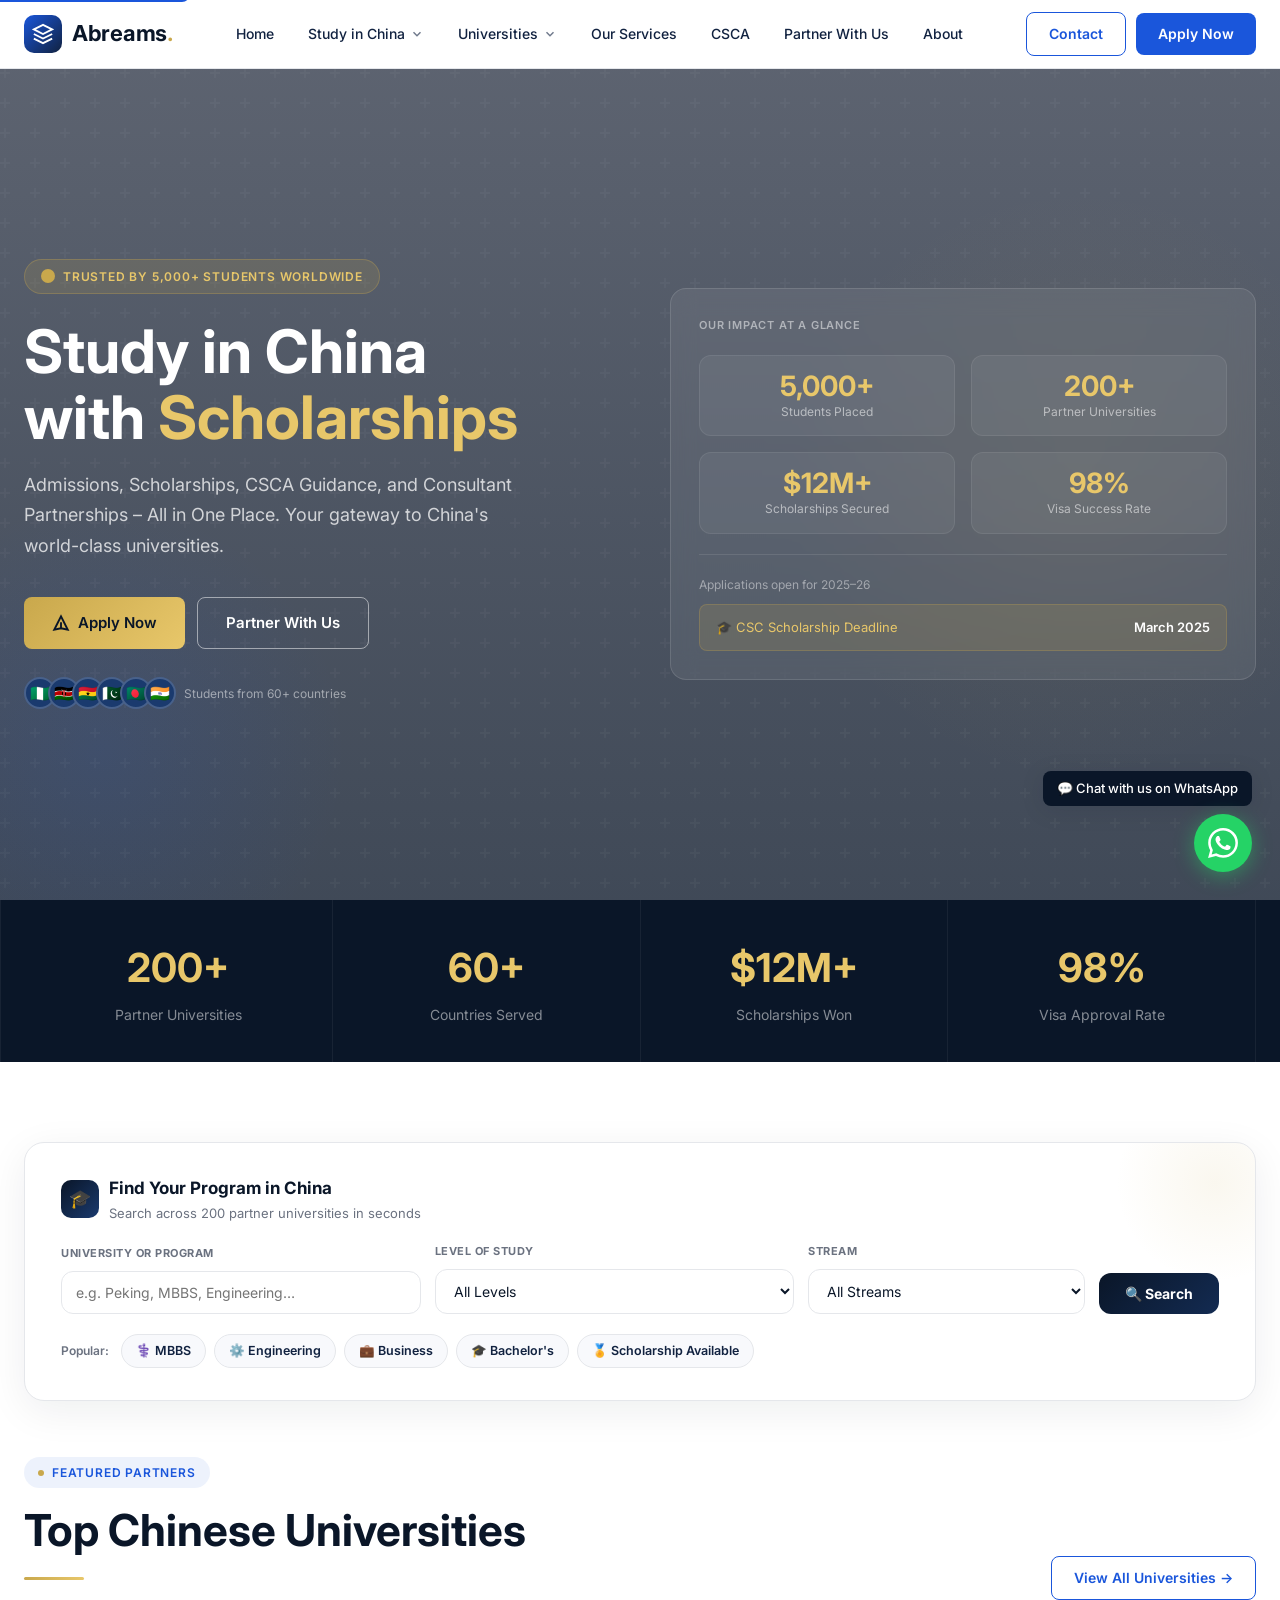
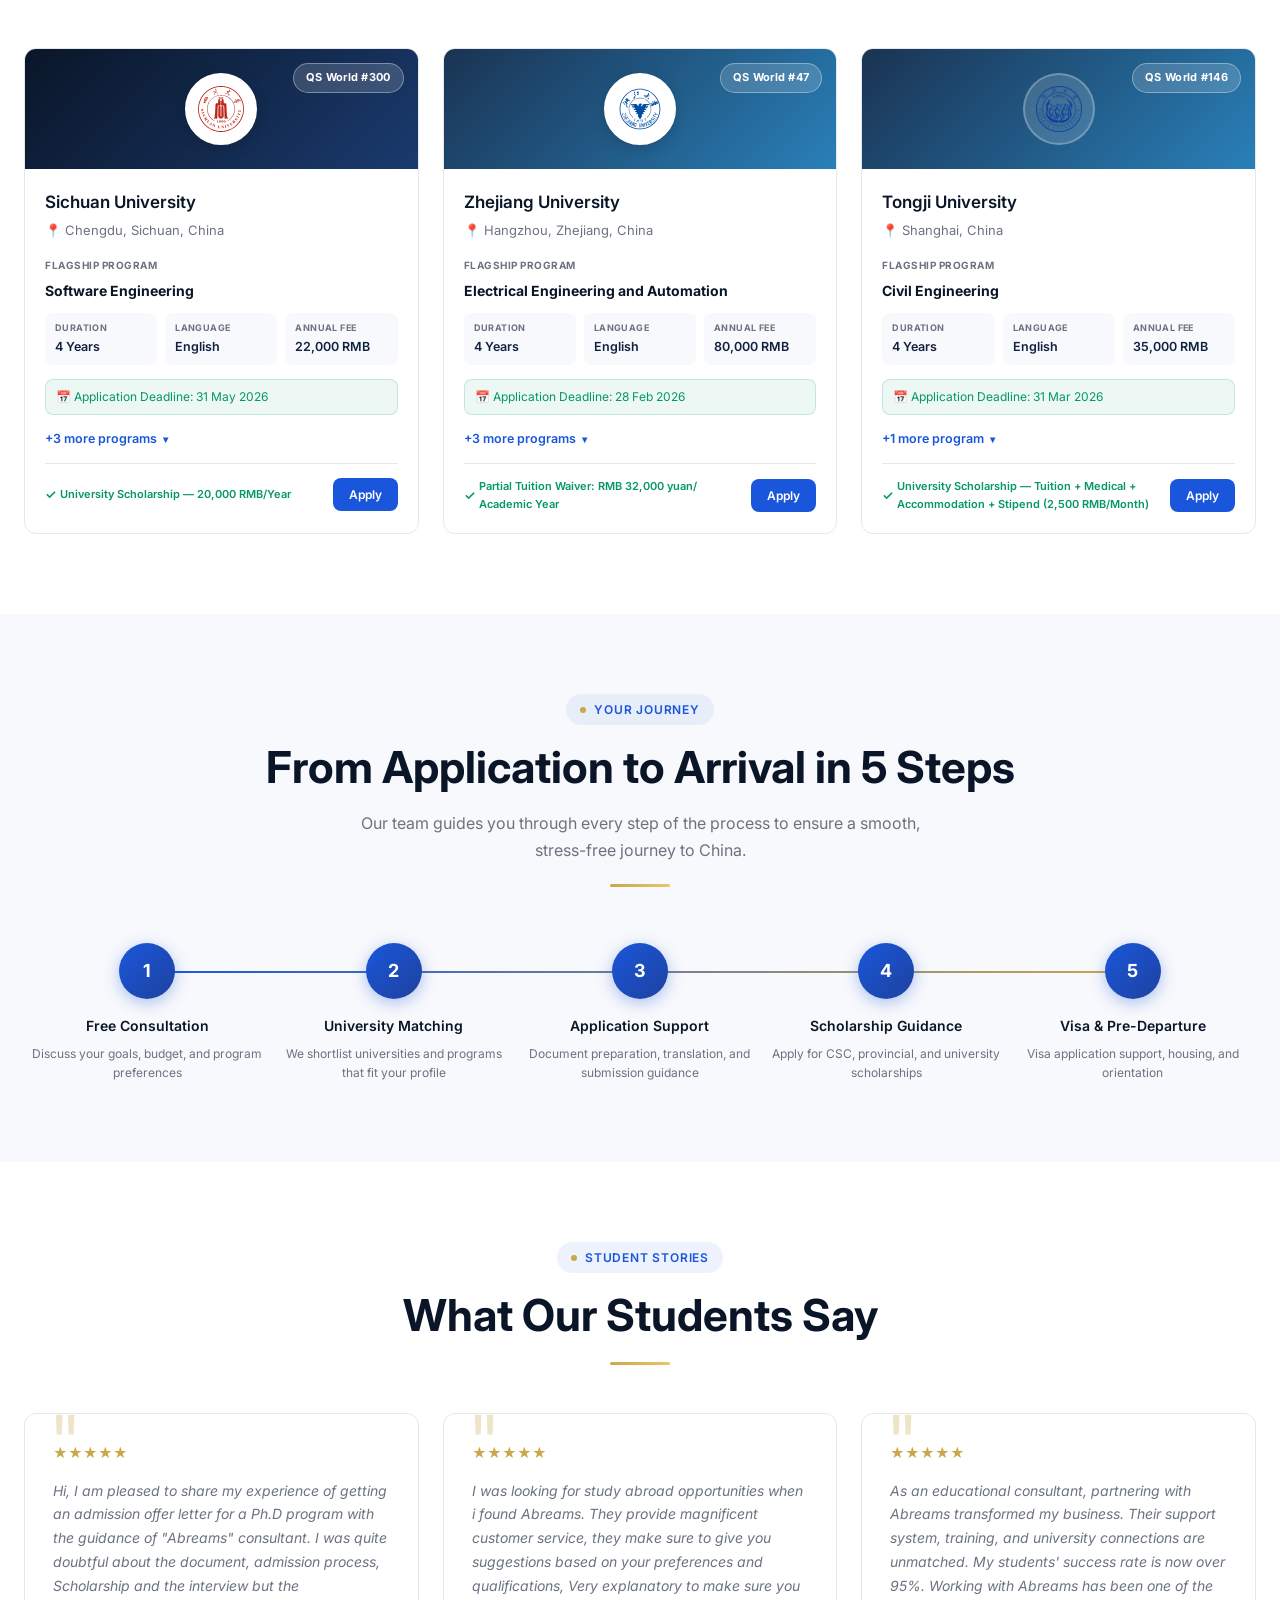
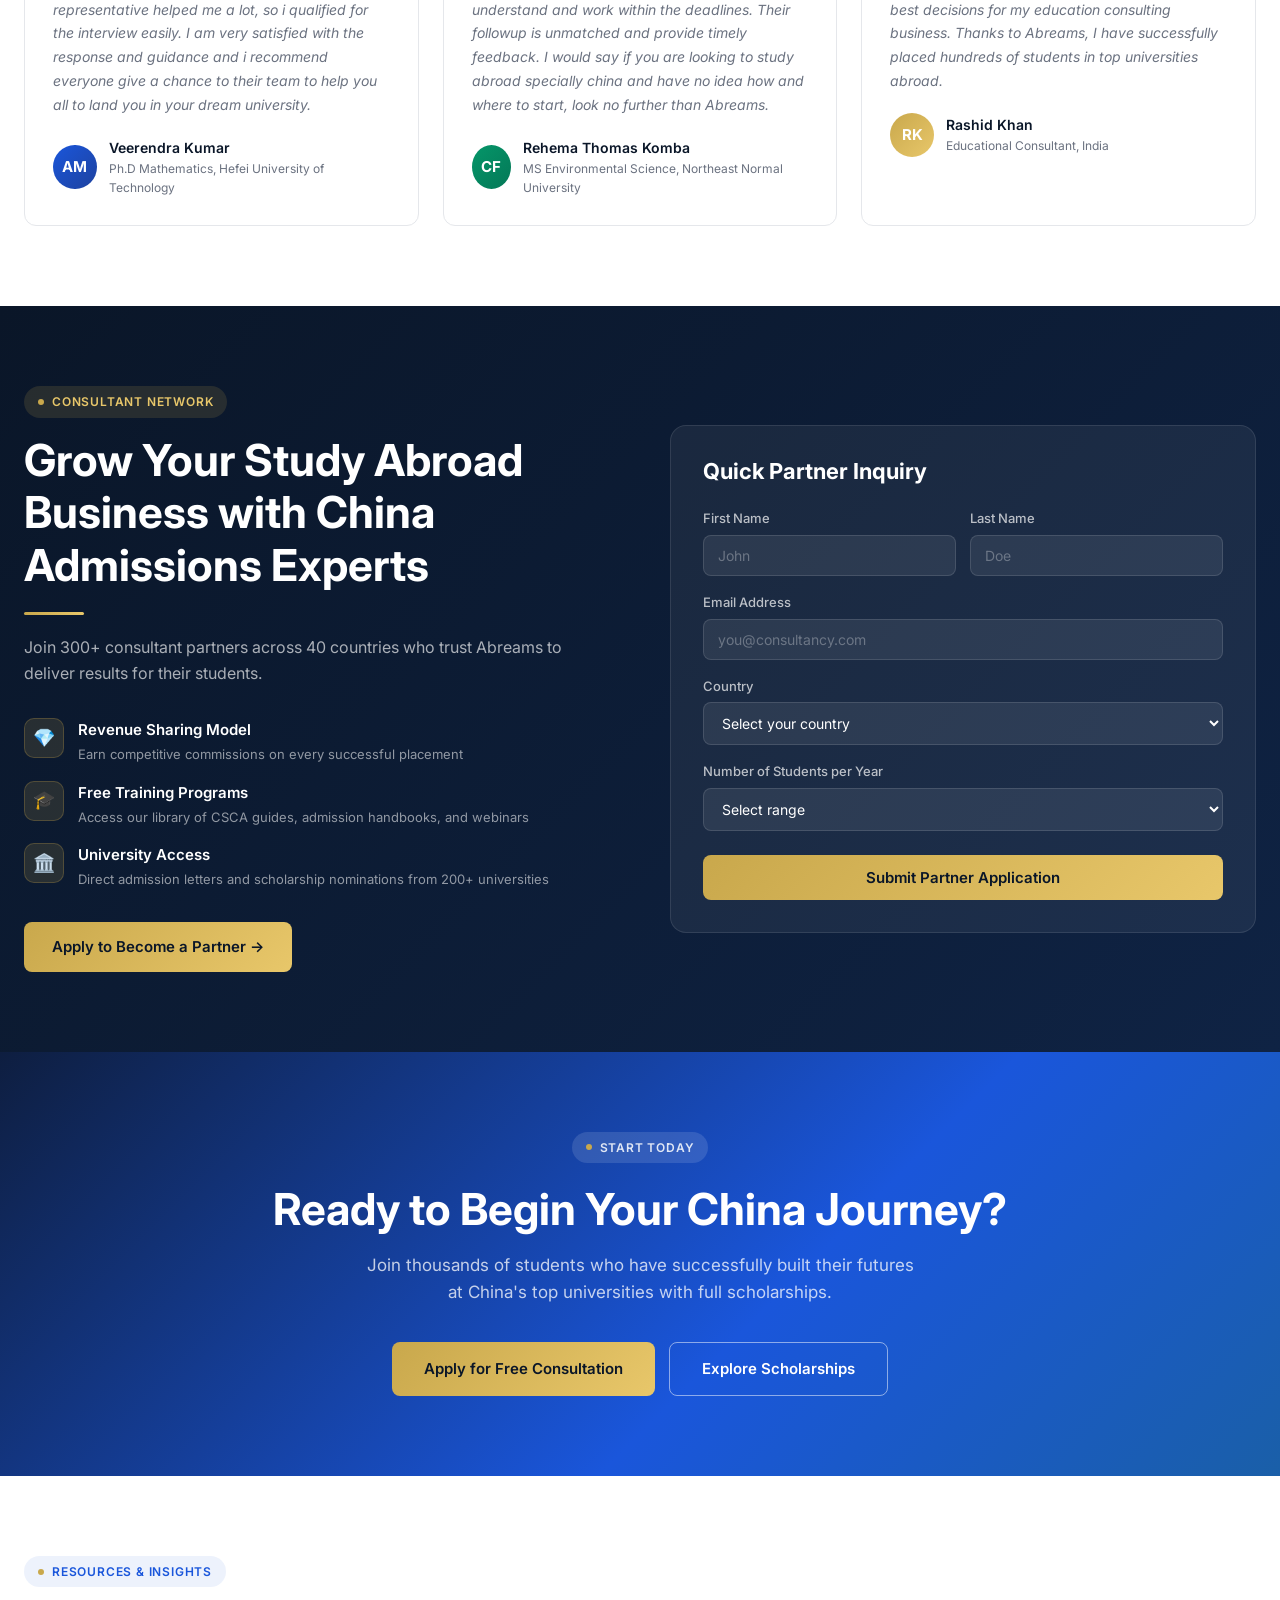
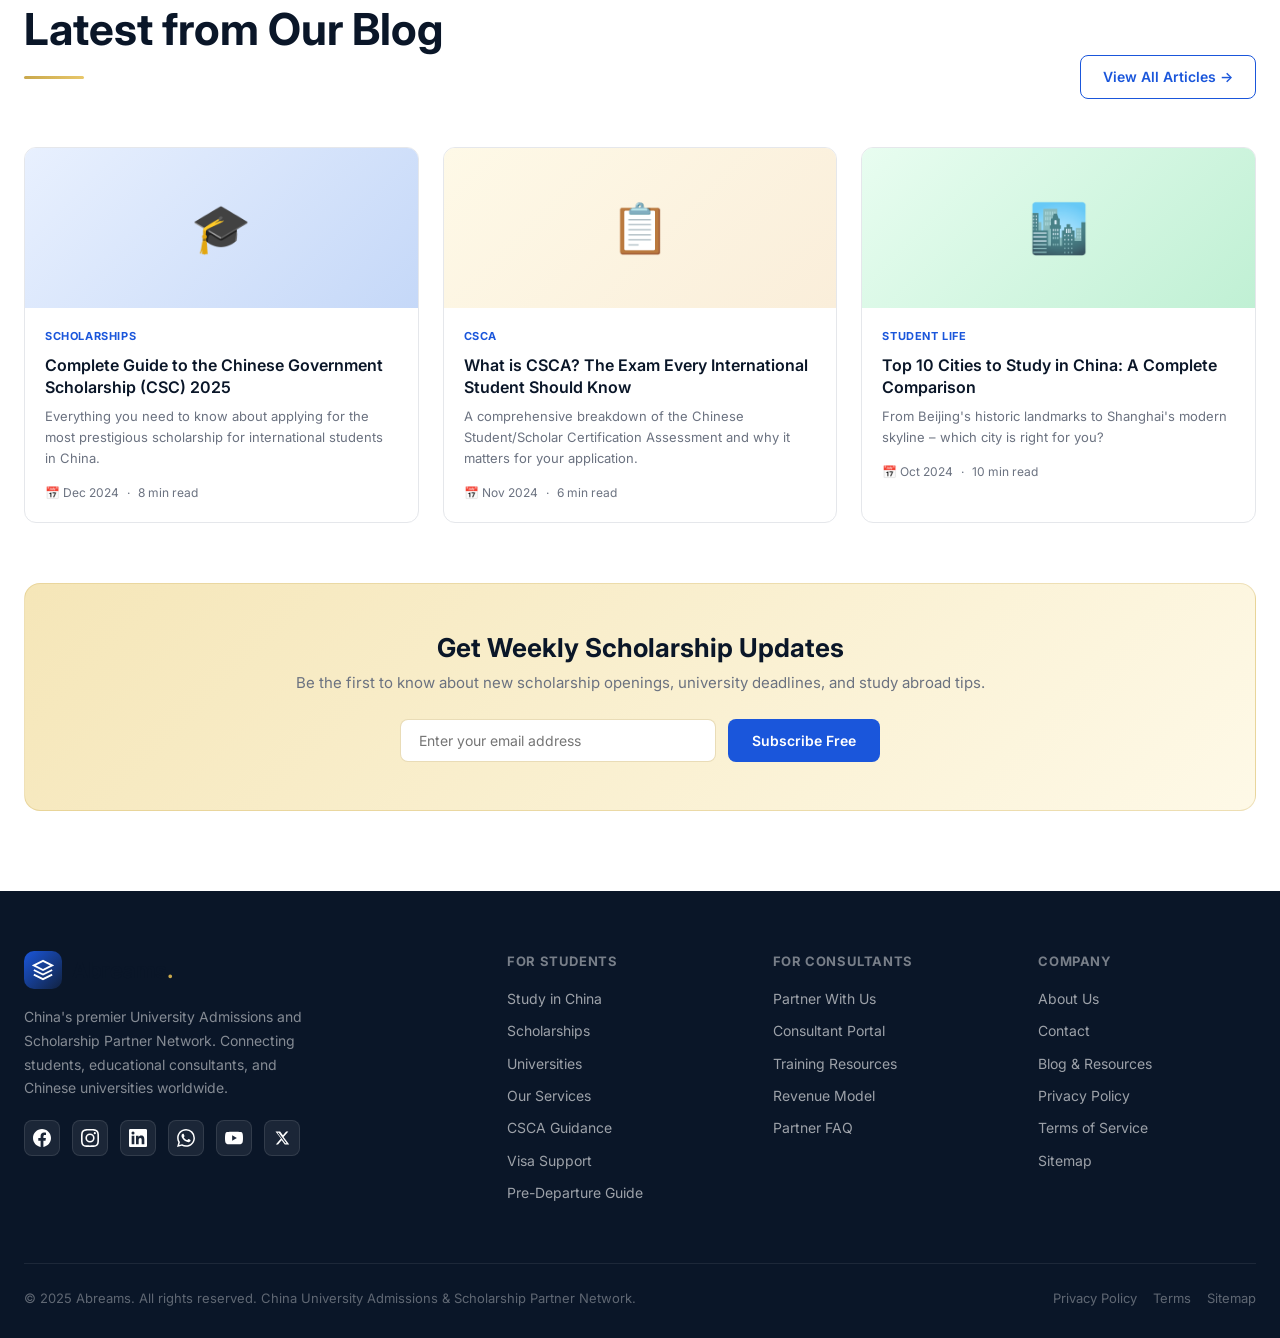
==== index.html (3).html @ a62796b8 "Update index.html (3).html" ====
<!DOCTYPE html>
<html lang="en">
<head>
<meta charset="UTF-8"/>
<meta name="theme-color" content="#0A1628"/>
<meta name="viewport" content="width=device-width,initial-scale=1"/>
<title>Abreams – China University Admissions & Scholarship Partner Network</title>
<meta name="description" content="Abreams connects international students with China's top universities and scholarships. Admissions, CSCA guidance, visa support, and consultant partnerships – all in one place."/>
<meta name="keywords" content="study in China, China university admissions, China scholarships, CSC scholarship, CSCA, educational consultant, study abroad China"/>
<meta property="og:title" content="Abreams – Study in China with Scholarships"/>
<meta property="og:description" content="China University Admissions and Scholarship Partner Network connecting students, educational consultants, and Chinese universities."/>
<meta property="og:type" content="website"/>
<link rel="preconnect" href="https://fonts.googleapis.com"/>
<link rel="preconnect" href="https://fonts.googleapis.com">
<link rel="preconnect" href="https://fonts.gstatic.com" crossorigin>
<link rel="dns-prefetch" href="https://logo.clearbit.com">
<link rel="dns-prefetch" href="https://raw.githubusercontent.com">
<link href="https://fonts.googleapis.com/css2?family=Inter:wght@300;400;500;600;700&display=swap" rel="stylesheet"/>
<link rel="preconnect" href="https://fonts.gstatic.com" crossorigin/>

<script type="application/ld+json">
{
  "@context":"https://schema.org",
  "@type":"EducationalOrganization",
  "name":"Abreams",
  "description":"China University Admissions and Scholarship Partner Network",
  "url":"https://abreams.com",
  "sameAs":[]
}
</script>
<style>
:root{
  --navy:#0A1628;
  --navy2:#112240;
  --blue:#1A56DB;
  --blue2:#1E429F;
  --gold:#C9A84C;
  --gold2:#E8C76A;
  --gold3:#F5E6B8;
  --white:#FFFFFF;
  --off:#F8F9FC;
  --gray:#6B7280;
  --gray2:#E5E7EB;
  --text:#1F2937;
  --radius:12px;
  --shadow:0 4px 24px rgba(10,22,40,0.10);
  --shadow-lg:0 12px 48px rgba(10,22,40,0.16);
}
*{margin:0;padding:0;box-sizing:border-box}
html{scroll-behavior:smooth}
body{font-family:'Inter',sans-serif;color:var(--text);background:var(--white);line-height:1.6}
a{color:inherit;text-decoration:none}
img{max-width:100%;display:block}

/* ── NAV ── */
nav{position:fixed;top:0;width:100%;z-index:1000;background:rgba(255,255,255,0.96);backdrop-filter:blur(12px);border-bottom:1px solid var(--gray2);transition:box-shadow .3s}
nav.scrolled{box-shadow:0 2px 20px rgba(10,22,40,.10)}
.nav-inner{max-width:1280px;margin:0 auto;padding:0 24px;display:flex;align-items:center;justify-content:space-between;height:68px}
.nav-logo{display:flex;align-items:center;gap:10px}
.nav-logo-icon{width:38px;height:38px;background:linear-gradient(135deg,var(--blue),var(--navy2));border-radius:10px;display:flex;align-items:center;justify-content:center}
.nav-logo-icon svg{width:22px;height:22px;fill:none;stroke:#fff;stroke-width:2}
.nav-logo-text{font-family:'Inter',sans-serif;font-size:22px;font-weight:700;color:var(--navy);letter-spacing:-.3px}
.nav-logo-text span{color:var(--gold)}
.nav-links{display:flex;align-items:center;gap:6px}
.nav-links a{padding:8px 14px;border-radius:8px;font-size:14px;font-weight:500;color:var(--navy2);transition:background .2s,color .2s}
.nav-links a:hover{background:var(--off);color:var(--blue)}
.nav-cta{display:flex;gap:10px;align-items:center}
.btn{display:inline-flex;align-items:center;gap:8px;padding:10px 22px;border-radius:8px;font-size:14px;font-weight:600;cursor:pointer;transition:all .2s;border:none;font-family:'Inter',sans-serif;text-decoration:none}
.btn-primary{background:var(--blue);color:#fff}
.btn-primary:hover{background:var(--blue2);transform:translateY(-1px);box-shadow:0 4px 16px rgba(26,86,219,.35)}
.btn-gold{background:linear-gradient(135deg,var(--gold),var(--gold2));color:var(--navy)}
.btn-gold:hover{transform:translateY(-1px);box-shadow:0 4px 16px rgba(201,168,76,.4)}
.btn-outline{background:transparent;color:var(--blue);border:1.5px solid var(--blue)}
.btn-outline:hover{background:var(--blue);color:#fff}
.btn-outline-white{background:transparent;color:#fff;border:1.5px solid rgba(255,255,255,.5)}
.btn-outline-white:hover{background:rgba(255,255,255,.12);border-color:#fff}
.hamburger{display:none;flex-direction:column;gap:5px;cursor:pointer;padding:8px}
.hamburger span{width:22px;height:2px;background:var(--navy);border-radius:2px;transition:.3s}
.mobile-menu{display:none;position:fixed;top:68px;left:0;right:0;background:#fff;border-bottom:1px solid var(--gray2);padding:20px 24px;z-index:999;flex-direction:column;gap:4px;box-shadow:var(--shadow-lg)}
.mobile-menu a{padding:12px;border-radius:8px;font-size:15px;font-weight:500;color:var(--navy2);display:block}
.mobile-menu a:hover{background:var(--off)}
.mobile-menu .mob-ctas{display:flex;flex-direction:column;gap:8px;margin-top:12px;padding-top:12px;border-top:1px solid var(--gray2)}

/* ── DROPDOWN ── */
.nav-dropdown{position:relative;display:inline-flex;align-items:center}
.nav-dropdown>a{display:flex;align-items:center;gap:5px}
.nav-dropdown>a .dd-arrow{width:14px;height:14px;transition:transform .25s;opacity:.6}
.nav-dropdown:hover>a .dd-arrow,.nav-dropdown.open>a .dd-arrow{transform:rotate(180deg);opacity:1}
.dd-menu{position:absolute;top:calc(100% + 10px);left:50%;transform:translateX(-50%) translateY(-6px);background:#fff;border:1px solid var(--gray2);border-radius:12px;box-shadow:var(--shadow-lg);padding:8px;min-width:260px;z-index:1100;opacity:0;pointer-events:none;transition:opacity .2s,transform .2s}
.nav-dropdown:hover .dd-menu,.nav-dropdown.open .dd-menu{opacity:1;pointer-events:auto;transform:translateX(-50%) translateY(0)}
.dd-menu::before{content:'';position:absolute;top:-6px;left:50%;transform:translateX(-50%);width:12px;height:12px;background:#fff;border-left:1px solid var(--gray2);border-top:1px solid var(--gray2);rotate:45deg;border-radius:2px 0 0 0}
.dd-item{display:flex;align-items:flex-start;gap:12px;padding:10px 14px;border-radius:8px;font-size:14px;font-weight:500;color:var(--navy2);cursor:pointer;transition:background .15s,color .15s;white-space:nowrap}
.dd-item:hover{background:var(--off);color:var(--blue)}
.dd-item-icon{font-size:20px;width:30px;text-align:center;flex-shrink:0;margin-top:1px}
.dd-divider{height:1px;background:var(--gray2);margin:4px 0}
/* mobile dropdown */
.mob-dd-toggle{display:flex;align-items:center;justify-content:space-between;padding:12px;border-radius:8px;font-size:15px;font-weight:500;color:var(--navy2);cursor:pointer}
.mob-dd-toggle:hover{background:var(--off)}
.mob-dd-toggle .dd-arrow{width:14px;height:14px;transition:transform .25s;opacity:.5}
.mob-dd-sub{display:none;padding-left:16px;flex-direction:column;gap:2px}
.mob-dd-sub.open{display:flex}
.mob-dd-sub a{font-size:14px;padding:9px 12px}
.mob-dd-sub a::before{content:'→ ';opacity:.4}

/* ── PAGES ── */
.page{display:none;padding-top:68px}
.page.active{display:block}

/* ── SECTIONS ── */
section{padding:80px 24px}
.container{max-width:1280px;margin:0 auto}
.section-label{display:inline-flex;align-items:center;gap:8px;background:rgba(26,86,219,.08);color:var(--blue);font-size:12px;font-weight:600;letter-spacing:.8px;text-transform:uppercase;padding:6px 14px;border-radius:50px;margin-bottom:16px}
.section-label span{width:6px;height:6px;background:var(--gold);border-radius:50%;display:inline-block}
h1,h2,h3{font-family:'Inter',sans-serif;line-height:1.2}
.section-title{font-size:clamp(30px,4vw,44px);color:var(--navy);margin-bottom:16px}
.section-sub{font-size:16px;color:var(--gray);max-width:560px;line-height:1.7}
.text-center{text-align:center}
.text-center .section-sub{margin:0 auto}
.gold-line{display:block;width:60px;height:3px;background:linear-gradient(90deg,var(--gold),var(--gold2));border-radius:2px;margin:20px 0}
.gold-line.center{margin:20px auto}

/* ── HERO ── */
.hero{min-height:calc(100vh - 68px);background:linear-gradient(rgba(5,15,35,0.65),rgba(10,22,40,0.78)),url('https://raw.githubusercontent.com/emroz12/abreams/main/images/home.jpg') center/cover no-repeat;display:flex;align-items:center;position:relative;overflow:hidden;padding:80px 24px}
.hero::before{content:'';position:absolute;inset:0;background:url("data:image/svg+xml,%3Csvg width='60' height='60' viewBox='0 0 60 60' xmlns='http://www.w3.org/2000/svg'%3E%3Cg fill='none' fill-rule='evenodd'%3E%3Cg fill='%23ffffff' fill-opacity='0.03'%3E%3Cpath d='M36 34v-4h-2v4h-4v2h4v4h2v-4h4v-2h-4zm0-30V0h-2v4h-4v2h4v4h2V6h4V4h-4zM6 34v-4H4v4H0v2h4v4h2v-4h4v-2H6zM6 4V0H4v4H0v2h4v4h2V6h4V4H6z'/%3E%3C/g%3E%3C/g%3E%3C/svg%3E")}
.hero-shape{position:absolute;right:-100px;top:50%;transform:translateY(-50%);width:600px;height:600px;background:radial-gradient(circle,rgba(201,168,76,.08) 0%,transparent 70%);border-radius:50%}
.hero-shape2{position:absolute;left:-150px;bottom:-100px;width:500px;height:500px;background:radial-gradient(circle,rgba(26,86,219,.12) 0%,transparent 70%);border-radius:50%}
.hero-content{max-width:1280px;margin:0 auto;width:100%;position:relative;z-index:2;display:grid;grid-template-columns:1fr 1fr;gap:60px;align-items:center}
.hero-badge{display:inline-flex;align-items:center;gap:8px;background:rgba(201,168,76,.15);border:1px solid rgba(201,168,76,.3);color:var(--gold2);font-size:12px;font-weight:600;letter-spacing:.8px;text-transform:uppercase;padding:7px 16px;border-radius:50px;margin-bottom:24px}
.hero-badge svg{width:14px;height:14px;fill:var(--gold)}
.hero h1{font-size:clamp(36px,5vw,60px);color:#fff;margin-bottom:20px;line-height:1.1}
.hero h1 span{color:var(--gold2)}
.hero p{font-size:18px;color:rgba(255,255,255,.75);margin-bottom:36px;line-height:1.7;max-width:500px}
.hero-btns{display:flex;flex-wrap:wrap;gap:12px}
.hero-card{background:rgba(255,255,255,.07);backdrop-filter:blur(12px);border:1px solid rgba(255,255,255,.12);border-radius:16px;padding:28px}
.hero-card-title{color:rgba(255,255,255,.5);font-size:11px;font-weight:600;letter-spacing:.8px;text-transform:uppercase;margin-bottom:20px}
.hero-stat-row{display:grid;grid-template-columns:1fr 1fr;gap:16px}
.hero-stat{background:rgba(255,255,255,.05);border:1px solid rgba(255,255,255,.08);border-radius:12px;padding:16px;text-align:center}
.hero-stat-num{font-family:'Inter',sans-serif;font-size:28px;font-weight:700;color:var(--gold2);display:block;line-height:1}
.hero-stat-label{font-size:12px;color:rgba(255,255,255,.55);margin-top:4px;line-height:1.3}
.hero-flags{display:flex;align-items:center;gap:-8px;margin-top:20px}
.hero-flag{width:32px;height:32px;border-radius:50%;border:2px solid rgba(255,255,255,.2);background:#1a3a6e;display:flex;align-items:center;justify-content:center;font-size:16px;margin-left:-8px}
.hero-flag:first-child{margin-left:0}
.hero-flag-text{font-size:12px;color:rgba(255,255,255,.5);margin-left:8px}

/* ── STATS STRIP ── */
.stats-strip{background:var(--navy);padding:0}
.stats-strip-inner{max-width:1280px;margin:0 auto;padding:0 24px;display:grid;grid-template-columns:repeat(4,1fr);border-left:1px solid rgba(255,255,255,.06)}
.stat-item{padding:36px 24px;border-right:1px solid rgba(255,255,255,.06);text-align:center}
.stat-num{font-family:'Inter',sans-serif;font-size:40px;font-weight:700;color:var(--gold2)}
.stat-label{font-size:14px;color:rgba(255,255,255,.5);margin-top:4px}

/* ── WHY CHINA ── */
.why-grid{display:grid;grid-template-columns:repeat(3,1fr);gap:24px;margin-top:48px}
.why-card{background:var(--off);border:1px solid var(--gray2);border-radius:var(--radius);padding:28px;transition:all .3s}
.why-card:hover{border-color:var(--blue);box-shadow:var(--shadow);transform:translateY(-4px)}
.why-icon{width:52px;height:52px;border-radius:12px;display:flex;align-items:center;justify-content:center;margin-bottom:16px;font-size:24px}
.why-icon.blue{background:rgba(26,86,219,.10)}
.why-icon.gold{background:rgba(201,168,76,.12)}
.why-icon.navy{background:rgba(10,22,40,.07)}
.why-card h3{font-family:'Inter',sans-serif;font-size:17px;font-weight:600;margin-bottom:8px;color:var(--navy)}
.why-card p{font-size:14px;color:var(--gray);line-height:1.6}

/* ── UNIVERSITIES ── */
.uni-grid{display:grid;grid-template-columns:repeat(3,1fr);gap:24px;margin-top:48px}

/* homepage quick finder */
.qf-card{background:#fff;border:1px solid var(--gray2);border-radius:20px;padding:32px 36px;box-shadow:0 10px 40px rgba(10,22,40,.07);margin-bottom:56px;position:relative;overflow:hidden}
.qf-card::before{content:'';position:absolute;top:-60px;right:-60px;width:200px;height:200px;background:radial-gradient(circle,rgba(201,168,76,.09) 0%,transparent 70%);border-radius:50%}
.qf-head{display:flex;align-items:center;gap:10px;margin-bottom:20px;position:relative;z-index:1}
.qf-icon{width:38px;height:38px;border-radius:10px;background:linear-gradient(135deg,var(--navy),#1a3a6e);display:flex;align-items:center;justify-content:center;font-size:18px;flex-shrink:0}
.qf-title{font-size:17px;font-weight:700;color:var(--navy)}
.qf-sub{font-size:13px;color:var(--gray)}
.qf-fields{display:grid;grid-template-columns:1.3fr 1.3fr 1fr auto;gap:14px;align-items:end;position:relative;z-index:1}
.qf-field label{font-size:11px;font-weight:700;letter-spacing:.5px;text-transform:uppercase;color:var(--gray);display:block;margin-bottom:8px}
.qf-field input,.qf-field select{width:100%;padding:12px 14px;border:1.5px solid var(--gray2);border-radius:12px;font-size:14px;color:var(--navy);outline:none;font-family:'Inter',sans-serif;box-sizing:border-box;transition:border-color .2s;background:#fff}
.qf-field input:focus,.qf-field select:focus{border-color:var(--blue)}
.qf-btn{padding:12px 26px;border-radius:12px;background:linear-gradient(135deg,var(--navy),#132b52);color:#fff;border:none;font-size:14px;font-weight:700;cursor:pointer;white-space:nowrap;transition:transform .2s,box-shadow .2s;font-family:'Inter',sans-serif;display:flex;align-items:center;gap:6px}
.qf-btn:hover{transform:translateY(-2px);box-shadow:0 10px 24px rgba(10,22,40,.25)}
.qf-chips{display:flex;align-items:center;flex-wrap:wrap;gap:8px;margin-top:20px;position:relative;z-index:1}
.qf-chips-label{font-size:12px;color:var(--gray);font-weight:600;margin-right:4px}
.qf-chip{font-size:12.5px;font-weight:600;padding:6px 14px;border-radius:50px;background:var(--off);color:var(--navy2);border:1px solid var(--gray2);cursor:pointer;transition:all .2s;display:inline-flex;align-items:center;gap:5px}
.qf-chip:hover{background:var(--navy);color:#fff;border-color:var(--navy)}
@media(max-width:900px){
  .qf-fields{grid-template-columns:1fr 1fr}
  .qf-btn{grid-column:1/-1;justify-content:center}
}
@media(max-width:560px){
  .qf-fields{grid-template-columns:1fr}
}
.uni-card{border:1px solid var(--gray2);border-radius:var(--radius);overflow:hidden;transition:all .3s;background:#fff}
.uni-card:hover{box-shadow:var(--shadow-lg);transform:translateY(-4px)}
.uni-card-header{height:120px;display:flex;align-items:center;justify-content:center;position:relative;overflow:hidden}
.uni-card-header.c1{background:linear-gradient(135deg,#0A1628,#1a3a6e)}
.uni-card-header.c2{background:linear-gradient(135deg,#7b1e1e,#c0392b)}
.uni-card-header.c3{background:linear-gradient(135deg,#1a4731,#27ae60)}
.uni-card-header.c4{background:linear-gradient(135deg,#1A3352,#2980b9)}
.uni-card-header.c5{background:linear-gradient(135deg,#4a0080,#9b59b6)}
.uni-card-header.c6{background:linear-gradient(135deg,#7a3b00,#e67e22)}
.uni-card-logo{width:72px;height:72px;border-radius:50%;background:rgba(255,255,255,.15);border:2px solid rgba(255,255,255,.25);display:flex;align-items:center;justify-content:center}
.uni-card-logo span{font-family:'Inter',sans-serif;font-size:22px;font-weight:700;color:#fff}
.uni-card-logo.solid{background:#fff;border-color:#fff;box-shadow:0 4px 14px rgba(0,0,0,.15)}
.uni-card-logo img{width:68%;height:68%;object-fit:contain}
.uni-card-body{padding:20px}
.uni-card-rank{display:inline-block;background:rgba(201,168,76,.12);color:var(--gold);font-size:11px;font-weight:600;padding:3px 10px;border-radius:50px;margin-bottom:8px}
.uni-card-name{font-family:'Inter',sans-serif;font-size:17px;font-weight:600;color:var(--navy);margin-bottom:4px}
.uni-card-loc{font-size:13px;color:var(--gray);display:flex;align-items:center;gap:4px;margin-bottom:14px}
.uni-tag-row{display:flex;flex-wrap:wrap;gap:6px;margin-bottom:16px}
.uni-tag{font-size:11px;font-weight:500;padding:3px 10px;border-radius:50px;background:var(--off);color:var(--navy2);border:1px solid var(--gray2)}
.uni-card-footer{display:flex;align-items:center;justify-content:space-between;padding-top:14px;border-top:1px solid var(--gray2)}
.scholarship-badge{font-size:11px;color:#059669;font-weight:600;display:flex;align-items:center;gap:4px}
.scholarship-badge::before{content:'✓';font-size:13px}

/* rank ribbon + flagship/expand block (homepage featured cards) */
.uni-card-header{padding:20px}
.uni-rank-ribbon{position:absolute;top:14px;right:14px;background:rgba(255,255,255,.16);backdrop-filter:blur(4px);border:1px solid rgba(255,255,255,.35);color:#fff;font-size:11px;font-weight:700;letter-spacing:.3px;padding:5px 12px;border-radius:50px}
.uni-card-header.c7{background:linear-gradient(140deg,var(--navy) 0%,#132b52 55%,#0f2344 100%)}
.uni-flagship-label{font-size:10px;font-weight:700;letter-spacing:.5px;text-transform:uppercase;color:var(--gray);margin:16px 0 8px}
.uni-flagship-name{font-size:14px;font-weight:700;color:var(--navy);margin-bottom:12px;line-height:1.4}
.uni-spec-row{display:grid;grid-template-columns:1fr 1fr 1fr;gap:8px;margin-bottom:14px}
.uni-spec{background:var(--off);border-radius:8px;padding:8px 10px}
.uni-spec-k{font-size:9px;font-weight:700;text-transform:uppercase;letter-spacing:.4px;color:var(--gray);margin-bottom:2px}
.uni-spec-v{font-size:12.5px;font-weight:600;color:var(--navy2)}
.uni-spec-v.tbd{color:var(--gray);font-weight:500;font-style:italic}
.uni-sch-note{font-size:12px;color:#059669;background:rgba(5,150,105,.07);border:1px solid rgba(5,150,105,.18);border-radius:8px;padding:8px 10px;margin-bottom:14px;line-height:1.5}
.uni-expand{margin-bottom:14px}
.uni-expand summary{cursor:pointer;list-style:none;font-size:12.5px;font-weight:600;color:var(--blue);display:flex;align-items:center;gap:6px}
.uni-expand summary::-webkit-details-marker{display:none}
.uni-expand summary .ux-arrow{transition:transform .25s;font-size:10px}
.uni-expand[open] summary .ux-arrow{transform:rotate(180deg)}
.uni-expand-inner{margin-top:12px;display:flex;flex-direction:column;gap:10px}
.uni-more-program{border-top:1px dashed var(--gray2);padding-top:10px}
.uni-more-program-name{font-size:13px;font-weight:600;color:var(--navy);margin-bottom:6px}

/* ── SCHOLARSHIPS ── */
.sch-grid{display:grid;grid-template-columns:repeat(2,1fr);gap:24px;margin-top:48px}
.sch-card{border-radius:var(--radius);padding:32px;position:relative;overflow:hidden}
.sch-card.featured{background:linear-gradient(135deg,var(--navy),var(--navy2));color:#fff}
.sch-card.regular{background:var(--off);border:1px solid var(--gray2)}
.sch-card-badge{display:inline-block;padding:4px 12px;border-radius:50px;font-size:11px;font-weight:700;letter-spacing:.5px;text-transform:uppercase;margin-bottom:16px}
.sch-card.featured .sch-card-badge{background:rgba(201,168,76,.2);color:var(--gold2)}
.sch-card.regular .sch-card-badge{background:rgba(26,86,219,.1);color:var(--blue)}
.sch-card h3{font-size:20px;margin-bottom:10px}
.sch-card.featured h3{color:#fff}
.sch-card.regular h3{color:var(--navy)}
.sch-card p{font-size:14px;line-height:1.6}
.sch-card.featured p{color:rgba(255,255,255,.7)}
.sch-card.regular p{color:var(--gray)}
.sch-amount{font-family:'Inter',sans-serif;font-size:28px;font-weight:700;margin-top:16px}
.sch-card.featured .sch-amount{color:var(--gold2)}
.sch-card.regular .sch-amount{color:var(--blue)}
.sch-card-shape{position:absolute;right:-30px;bottom:-30px;width:120px;height:120px;border-radius:50%;opacity:.06}
.sch-card.featured .sch-card-shape{background:#fff}
.sch-card.regular .sch-card-shape{background:var(--blue)}

/* ── PROCESS ── */
.process-steps{display:grid;grid-template-columns:repeat(5,1fr);gap:0;margin-top:56px;position:relative}
.process-steps::before{content:'';position:absolute;top:28px;left:10%;right:10%;height:2px;background:linear-gradient(90deg,var(--blue),var(--gold));z-index:0}
.process-step{text-align:center;position:relative;z-index:1}
.process-num{width:56px;height:56px;background:linear-gradient(135deg,var(--blue),var(--blue2));border-radius:50%;display:flex;align-items:center;justify-content:center;margin:0 auto 16px;font-weight:700;font-size:18px;color:#fff;box-shadow:0 4px 16px rgba(26,86,219,.35)}
.process-step h4{font-family:'Inter',sans-serif;font-size:14px;font-weight:600;color:var(--navy);margin-bottom:6px}
.process-step p{font-size:12px;color:var(--gray);padding:0 8px}

/* ── SERVICES / JOURNEY MAP ── */
.tier-toggle{display:flex;justify-content:center;gap:10px;margin:48px 0 8px;flex-wrap:wrap}
.tier-btn{position:relative;background:#fff;border:1.5px solid var(--gray2);border-radius:50px;padding:12px 26px;font-family:'Inter',sans-serif;font-size:14px;font-weight:600;color:var(--navy2);cursor:pointer;transition:all .25s;display:flex;align-items:center;gap:8px}
.tier-btn:hover{border-color:var(--blue)}
.tier-btn .tb-price{font-weight:700;color:var(--blue)}
.tier-btn.active{background:var(--navy);border-color:var(--navy);color:#fff;box-shadow:0 8px 24px rgba(10,22,40,.25)}
.tier-btn.active .tb-price{color:var(--gold2)}
.tier-btn-badge{position:absolute;top:-10px;right:-6px;background:linear-gradient(135deg,var(--gold),var(--gold2));color:var(--navy);font-size:9px;font-weight:800;letter-spacing:.4px;text-transform:uppercase;padding:3px 8px;border-radius:50px;box-shadow:0 3px 10px rgba(201,168,76,.4)}

/* journey path */
.journey-outer{margin-top:56px;overflow-x:auto;padding-bottom:8px}
.journey-track{position:relative;display:flex;min-width:900px;padding:50px 20px 0}
.journey-line-bg{position:absolute;top:69px;left:44px;right:44px;height:3px;background:var(--gray2);border-radius:2px}
.journey-plane{position:absolute;top:52px;left:44px;font-size:22px;transform:translate(-50%,0) scaleX(-1);transition:left .5s cubic-bezier(.4,0,.2,1);filter:drop-shadow(0 3px 6px rgba(10,22,40,.3));z-index:3}
.journey-stop{position:relative;flex:1;display:flex;flex-direction:column;align-items:center;text-align:center;z-index:2}
.journey-node{width:34px;height:34px;border-radius:50%;background:#fff;border:3px solid var(--gray2);display:flex;align-items:center;justify-content:center;font-size:13px;font-weight:700;color:var(--gray);transition:all .4s;flex-shrink:0}
.journey-stop.included .journey-node{border-color:var(--gold);background:linear-gradient(135deg,var(--gold),var(--gold2));color:var(--navy);box-shadow:0 4px 14px rgba(201,168,76,.4);transform:scale(1.08)}
.journey-stop-label{font-size:12px;font-weight:600;color:var(--gray);margin-top:14px;max-width:96px;line-height:1.35;transition:color .3s}
.journey-stop.included .journey-stop-label{color:var(--navy)}
.journey-stop-gap{font-size:10px;color:var(--gray2);margin-top:4px;font-weight:600;letter-spacing:.3px;text-transform:uppercase;visibility:hidden}
.journey-stop.skipped .journey-stop-gap{visibility:visible;color:#c0392b}

/* detail panel beneath map — black & white by request */
.journey-detail{margin-top:56px;background:#fff;border:1px solid #000;border-radius:24px;padding:48px;display:grid;grid-template-columns:1.3fr 1fr;gap:48px;align-items:center;position:relative;overflow:hidden}
.jd-eyebrow{display:inline-block;font-size:11px;font-weight:700;letter-spacing:.8px;text-transform:uppercase;color:#000;margin-bottom:14px}
.jd-title{font-size:28px;font-weight:700;color:#000;margin-bottom:12px}
.jd-desc{font-size:15px;color:#000;line-height:1.7;max-width:440px;margin-bottom:24px}
.jd-best-for{display:flex;gap:10px;align-items:flex-start;background:#fafafa;border:1px solid #000;border-radius:12px;padding:14px 16px;max-width:440px}
.jd-best-for b{color:#000;font-size:13px}
.jd-best-for p{color:#000;font-size:13px;margin-top:2px;line-height:1.5}
.jd-right{text-align:right;position:relative;z-index:1}
.jd-price-label{font-size:12px;color:#000;text-transform:uppercase;letter-spacing:.6px;font-weight:600;margin-bottom:2px}
.jd-price{font-family:'Inter',sans-serif;font-size:56px;font-weight:800;color:#000;letter-spacing:-1.5px;line-height:1}
.jd-price span{font-size:22px;font-weight:700;vertical-align:top}
.jd-count{font-size:13px;color:#000;margin:10px 0 22px}
.jd-count b{color:#000}
.journey-detail .btn{background:#fff;border:1.5px solid #000;color:#000}
.journey-detail .btn:hover{background:#000;color:#fff}

/* full comparison disclosure — black & white by request */
.compare-details{margin-top:40px}
.compare-details summary{cursor:pointer;list-style:none;display:inline-flex;align-items:center;gap:8px;font-size:14px;font-weight:600;color:#000;margin:0 auto;width:fit-content;padding:10px 0}
.compare-details summary::-webkit-details-marker{display:none}
.compare-details summary .cd-arrow{transition:transform .25s}
.compare-details[open] summary .cd-arrow{transform:rotate(180deg)}
.compare-details-inner{text-align:center}
.compare-wrap{margin:24px auto 0;border:1px solid #000;border-radius:16px;overflow:hidden;background:#fff;text-align:left;max-width:760px}
.compare-table{width:100%;border-collapse:collapse}
.compare-table th,.compare-table td{padding:14px 20px;text-align:center;border-bottom:1px solid #e0e0e0;font-size:13px;color:#000}
.compare-table tr:last-child td{border-bottom:none}
.compare-table thead th{background:#000;color:#fff;font-size:12px;letter-spacing:.4px;text-transform:uppercase;font-weight:700}
.compare-table thead th:first-child{text-align:left}
.compare-table td:first-child{text-align:left;color:#000;font-weight:600;background:#fafafa}
.compare-table thead th.hl{color:#fff;text-decoration:underline}
.compare-yes{color:#000;font-weight:700;font-size:16px}
.compare-no{color:#ccc;font-size:16px}

@media(max-width:900px){
  .journey-detail{grid-template-columns:1fr;text-align:center}
  .jd-desc,.jd-best-for{margin-left:auto;margin-right:auto}
  .jd-right{text-align:center}
  .compare-wrap{overflow-x:auto}
  .compare-table{min-width:520px}
}

/* ── PARTNER ── */
.partner-section{background:linear-gradient(135deg,var(--navy) 0%,#0f2344 100%);color:#fff}
.partner-grid{display:grid;grid-template-columns:1fr 1fr;gap:60px;align-items:center}
.partner-list{display:flex;flex-direction:column;gap:16px;margin-top:32px}
.partner-item{display:flex;align-items:flex-start;gap:14px}
.partner-icon{width:40px;height:40px;background:rgba(201,168,76,.15);border:1px solid rgba(201,168,76,.25);border-radius:10px;display:flex;align-items:center;justify-content:center;flex-shrink:0;font-size:18px}
.partner-item-content h4{font-size:15px;font-weight:600;color:#fff;margin-bottom:3px}
.partner-item-content p{font-size:13px;color:rgba(255,255,255,.55);line-height:1.5}
.partner-form{background:rgba(255,255,255,.06);border:1px solid rgba(255,255,255,.1);border-radius:16px;padding:32px}
.partner-form h3{font-size:22px;color:#fff;margin-bottom:24px}

/* ── FORMS ── */
.form-group{margin-bottom:16px}
.form-group label{display:block;font-size:13px;font-weight:500;color:rgba(255,255,255,.7);margin-bottom:6px}
.form-group label.dark{color:var(--text)}
.form-group input,.form-group select,.form-group textarea{width:100%;padding:11px 14px;border-radius:8px;font-size:14px;font-family:'Inter',sans-serif;outline:none;transition:border .2s}
.form-group input.light,.form-group select.light,.form-group textarea.light{background:#fff;border:1.5px solid var(--gray2);color:var(--text)}
.form-group input.light:focus,.form-group select.light:focus,.form-group textarea.light:focus{border-color:var(--blue);box-shadow:0 0 0 3px rgba(26,86,219,.1)}
.form-group input.dark-field,.form-group select.dark-field,.form-group textarea.dark-field{background:rgba(255,255,255,.08);border:1.5px solid rgba(255,255,255,.12);color:#fff}
.form-group input.dark-field:focus,.form-group select.dark-field:focus,.form-group textarea.dark-field:focus{border-color:var(--gold);box-shadow:0 0 0 3px rgba(201,168,76,.12)}
.form-group input.dark-field::placeholder,.form-group textarea.dark-field::placeholder{color:rgba(255,255,255,.3)}
.form-grid{display:grid;grid-template-columns:1fr 1fr;gap:14px}

/* ── TESTIMONIALS ── */
.testi-grid{display:grid;grid-template-columns:repeat(3,1fr);gap:24px;margin-top:48px}
.testi-card{background:#fff;border:1px solid var(--gray2);border-radius:var(--radius);padding:28px;position:relative}
.testi-card::before{content:'"';position:absolute;top:-10px;left:24px;font-family:'Inter',sans-serif;font-size:80px;color:var(--gold);line-height:1;opacity:.3}
.testi-stars{color:var(--gold);font-size:14px;margin-bottom:14px}
.testi-text{font-size:14px;color:var(--gray);line-height:1.7;margin-bottom:20px;font-style:italic}
.testi-author{display:flex;align-items:center;gap:12px}
.testi-avatar{width:44px;height:44px;border-radius:50%;display:flex;align-items:center;justify-content:center;font-weight:700;font-size:15px;color:#fff}
.testi-name{font-size:14px;font-weight:600;color:var(--navy)}
.testi-role{font-size:12px;color:var(--gray)}

/* ── CTA SECTION ── */
.cta-section{background:linear-gradient(135deg,#0e1e40 0%,var(--blue) 60%,#1a5fa8 100%);padding:80px 24px;text-align:center}
.cta-section h2{font-size:clamp(28px,4vw,44px);color:#fff;margin-bottom:16px}
.cta-section p{font-size:17px;color:rgba(255,255,255,.75);margin-bottom:36px;max-width:560px;margin-left:auto;margin-right:auto}
.cta-btns{display:flex;justify-content:center;gap:14px;flex-wrap:wrap}

/* ── INNER PAGE HERO ── */
.inner-hero{background:linear-gradient(135deg,var(--navy),#1a3a6e);padding:80px 24px;color:#fff}
.inner-hero h1{font-size:clamp(32px,4vw,52px);color:#fff;margin-bottom:16px;max-width:700px}
.inner-hero p{font-size:17px;color:rgba(255,255,255,.7);max-width:600px;line-height:1.7}
.breadcrumb{display:flex;align-items:center;gap:8px;font-size:13px;color:rgba(255,255,255,.45);margin-bottom:20px}
.breadcrumb a{color:var(--gold2)}
.breadcrumb span{color:rgba(255,255,255,.3)}

/* ── STUDY PAGE ── */
.programs-tabs{display:flex;gap:8px;flex-wrap:wrap;margin-bottom:40px}
.tab-btn{padding:10px 20px;border-radius:8px;font-size:14px;font-weight:500;cursor:pointer;border:1.5px solid var(--gray2);background:#fff;color:var(--navy2);transition:all .2s;font-family:'Inter',sans-serif}
.tab-btn.active,.tab-btn:hover{background:var(--blue);color:#fff;border-color:var(--blue)}
.program-grid{display:grid;grid-template-columns:repeat(3,1fr);gap:20px}
.program-card{border:1px solid var(--gray2);border-radius:var(--radius);padding:24px;background:#fff;transition:all .3s}
.program-card:hover{border-color:var(--blue);box-shadow:var(--shadow)}
.prog-icon{font-size:32px;margin-bottom:12px}
.program-card h3{font-family:'Inter',sans-serif;font-size:16px;font-weight:600;color:var(--navy);margin-bottom:6px}
.program-card p{font-size:13px;color:var(--gray)}
.program-card .prog-meta{display:flex;flex-wrap:wrap;gap:6px;margin-top:14px}
.prog-tag{font-size:11px;padding:3px 10px;border-radius:50px;background:rgba(26,86,219,.07);color:var(--blue);font-weight:500}

/* ── COST TABLE ── */
.cost-table{width:100%;border-collapse:collapse;margin-top:32px;border-radius:var(--radius);overflow:hidden;box-shadow:var(--shadow)}
.cost-table th{background:var(--navy);color:#fff;padding:16px 20px;text-align:left;font-size:13px;font-weight:600;letter-spacing:.3px}
.cost-table td{padding:14px 20px;font-size:14px;border-bottom:1px solid var(--gray2)}
.cost-table tr:last-child td{border-bottom:none}
.cost-table tr:nth-child(even) td{background:var(--off)}
.cost-table td.highlight{color:var(--blue);font-weight:600}

/* ── FAQ ── */
.faq-list{margin-top:40px;display:flex;flex-direction:column;gap:8px}
.faq-item{border:1px solid var(--gray2);border-radius:var(--radius);overflow:hidden}
.faq-q{padding:18px 24px;font-size:15px;font-weight:600;color:var(--navy);cursor:pointer;display:flex;justify-content:space-between;align-items:center;background:#fff;transition:background .2s}
.faq-q:hover{background:var(--off)}
.faq-q .arrow{width:20px;height:20px;display:flex;align-items:center;justify-content:center;transition:transform .3s;color:var(--blue)}
.faq-item.open .faq-q .arrow{transform:rotate(180deg)}
.faq-a{max-height:0;overflow:hidden;transition:max-height .35s ease,padding .3s}
.faq-item.open .faq-a{max-height:200px;padding:0 24px 18px}
.faq-a p{font-size:14px;color:var(--gray);line-height:1.7}

/* ── UNIVERSITIES SEARCH ── */
.search-bar{display:flex;gap:12px;margin-bottom:32px;flex-wrap:wrap}
.search-bar input{flex:1;min-width:220px;padding:12px 18px;border:1.5px solid var(--gray2);border-radius:10px;font-size:14px;font-family:'Inter',sans-serif;outline:none;transition:border .2s}
.search-bar input:focus{border-color:var(--blue);box-shadow:0 0 0 3px rgba(26,86,219,.1)}
.search-bar select{padding:12px 18px;border:1.5px solid var(--gray2);border-radius:10px;font-size:14px;font-family:'Inter',sans-serif;outline:none;background:#fff;cursor:pointer}
.filter-tags{display:flex;gap:8px;flex-wrap:wrap;margin-bottom:28px}
.filter-tag{padding:7px 16px;border-radius:50px;font-size:13px;font-weight:500;cursor:pointer;border:1.5px solid var(--gray2);background:#fff;color:var(--navy2);transition:all .2s}
.filter-tag.active,.filter-tag:hover{background:var(--blue);color:#fff;border-color:var(--blue)}

/* ── CSCA PAGE ── */
.csca-grid{display:grid;grid-template-columns:1fr 1fr;gap:40px;align-items:center;margin-top:48px}
.csca-subjects{display:grid;grid-template-columns:1fr 1fr;gap:16px;margin-top:40px}
.csca-subject{background:var(--off);border:1px solid var(--gray2);border-radius:var(--radius);padding:20px;display:flex;align-items:center;gap:14px;transition:all .3s}
.csca-subject:hover{border-color:var(--blue);background:#fff}
.csca-subject-icon{width:44px;height:44px;border-radius:10px;background:linear-gradient(135deg,var(--blue),var(--blue2));display:flex;align-items:center;justify-content:center;font-size:20px;flex-shrink:0}
.csca-subject-name{font-size:14px;font-weight:600;color:var(--navy)}
.csca-subject-desc{font-size:12px;color:var(--gray)}
.timeline-list{display:flex;flex-direction:column;gap:0;margin-top:40px;position:relative}
.timeline-list::before{content:'';position:absolute;left:20px;top:0;bottom:0;width:2px;background:linear-gradient(180deg,var(--blue),var(--gold))}
.timeline-item{display:flex;gap:24px;padding-bottom:32px;position:relative}
.timeline-dot{width:40px;height:40px;border-radius:50%;background:linear-gradient(135deg,var(--blue),var(--blue2));display:flex;align-items:center;justify-content:center;color:#fff;font-weight:700;font-size:13px;flex-shrink:0;z-index:1;position:relative}
.timeline-content h4{font-family:'Inter',sans-serif;font-size:15px;font-weight:600;color:var(--navy);margin-bottom:6px}
.timeline-content p{font-size:14px;color:var(--gray);line-height:1.6}
.timeline-content .t-date{font-size:12px;color:var(--blue);font-weight:600;margin-bottom:4px}

/* ── ABOUT ── */
.team-grid{display:grid;grid-template-columns:repeat(4,1fr);gap:24px;margin-top:48px}
.team-card{text-align:center}
.team-avatar{width:100px;height:100px;border-radius:50%;margin:0 auto 16px;display:flex;align-items:center;justify-content:center;font-family:'Inter',sans-serif;font-size:28px;font-weight:700;color:#fff;border:3px solid var(--gray2)}
.team-card h4{font-family:'Inter',sans-serif;font-size:16px;font-weight:600;color:var(--navy);margin-bottom:4px}
.team-card p{font-size:13px;color:var(--gray)}
.mission-grid{display:grid;grid-template-columns:repeat(3,1fr);gap:24px;margin-top:48px}
.mission-card{text-align:center;padding:36px 24px}
.mission-icon{width:64px;height:64px;border-radius:50%;margin:0 auto 16px;display:flex;align-items:center;justify-content:center;font-size:28px}
.mission-card h3{font-size:18px;color:var(--navy);margin-bottom:10px}
.mission-card p{font-size:14px;color:var(--gray);line-height:1.6}

/* ── CONTACT ── */
.contact-grid{display:grid;grid-template-columns:1fr 1fr;gap:48px;align-items:start}
.contact-info{display:flex;flex-direction:column;gap:24px}
.contact-item{display:flex;gap:16px;align-items:flex-start}
.contact-item-icon{width:48px;height:48px;border-radius:12px;display:flex;align-items:center;justify-content:center;flex-shrink:0;font-size:22px}
.contact-item-icon.blue{background:rgba(26,86,219,.1)}
.contact-item-icon.gold{background:rgba(201,168,76,.12)}
.contact-item-icon.green{background:rgba(5,150,105,.1)}
.contact-item h4{font-size:15px;font-weight:600;color:var(--navy);margin-bottom:4px}
.contact-item p{font-size:14px;color:var(--gray)}
.map-placeholder{height:220px;background:linear-gradient(135deg,#e8f0fe,#c5d8f8);border-radius:var(--radius);display:flex;align-items:center;justify-content:center;flex-direction:column;gap:12px;margin-top:24px;border:1px solid var(--gray2)}
.map-placeholder span{font-size:36px}
.map-placeholder p{font-size:14px;color:var(--gray)}

/* ── BLOG ── */
.blog-grid{display:grid;grid-template-columns:repeat(3,1fr);gap:24px;margin-top:48px}
.blog-card{border:1px solid var(--gray2);border-radius:var(--radius);overflow:hidden;transition:all .3s;background:#fff}
.blog-card:hover{box-shadow:var(--shadow-lg);transform:translateY(-4px)}
.blog-img{height:160px;display:flex;align-items:center;justify-content:center;font-size:48px}
.blog-body{padding:20px}
.blog-cat{font-size:11px;font-weight:700;letter-spacing:.6px;text-transform:uppercase;color:var(--blue);margin-bottom:8px}
.blog-card h3{font-family:'Inter',sans-serif;font-size:16px;font-weight:600;color:var(--navy);margin-bottom:8px;line-height:1.4}
.blog-card p{font-size:13px;color:var(--gray);line-height:1.6;margin-bottom:14px}
.blog-meta{font-size:12px;color:var(--gray);display:flex;align-items:center;gap:8px}

/* ── NEWSLETTER ── */
.newsletter{background:linear-gradient(135deg,var(--gold3),#fef9e7);border:1px solid rgba(201,168,76,.3);border-radius:16px;padding:48px;text-align:center;margin-top:60px}
.newsletter h3{font-size:26px;color:var(--navy);margin-bottom:8px}
.newsletter p{font-size:15px;color:var(--gray);margin-bottom:24px}
.newsletter-form{display:flex;gap:12px;max-width:480px;margin:0 auto;flex-wrap:wrap}
.newsletter-form input{flex:1;min-width:200px;padding:12px 18px;border:1.5px solid rgba(201,168,76,.4);border-radius:8px;font-size:14px;font-family:'Inter',sans-serif;outline:none;background:#fff}
.newsletter-form input:focus{border-color:var(--gold);box-shadow:0 0 0 3px rgba(201,168,76,.15)}

/* ── FOOTER ── */
footer{background:var(--navy);color:#fff;padding:60px 24px 30px}
.footer-inner{max-width:1280px;margin:0 auto}
.footer-grid{display:grid;grid-template-columns:2fr 1fr 1fr 1fr;gap:48px;margin-bottom:48px}
.footer-brand p{font-size:14px;color:rgba(255,255,255,.5);margin-top:16px;line-height:1.7;max-width:280px}
.footer-col h4{font-size:13px;font-weight:700;letter-spacing:.6px;text-transform:uppercase;color:rgba(255,255,255,.45);margin-bottom:16px}
.footer-col a{display:block;font-size:14px;color:rgba(255,255,255,.6);margin-bottom:10px;transition:color .2s}
.footer-col a:hover{color:var(--gold2)}
.footer-bottom{border-top:1px solid rgba(255,255,255,.08);padding-top:24px;display:flex;justify-content:space-between;align-items:center;flex-wrap:gap;font-size:13px;color:rgba(255,255,255,.35)}
.footer-socials{display:flex;gap:12px}
.footer-social{width:36px;height:36px;border-radius:8px;background:rgba(255,255,255,.07);border:1px solid rgba(255,255,255,.1);display:flex;align-items:center;justify-content:center;font-size:16px;transition:all .2s;cursor:pointer}
.footer-social:hover{background:rgba(201,168,76,.2);border-color:rgba(201,168,76,.35)}
.footer-social:nth-child(1):hover{background:#1877f2;border-color:#1877f2}
.footer-social:nth-child(2):hover{background:linear-gradient(45deg,#f09433,#e6683c,#dc2743,#cc2366,#bc1888);border-color:#e6683c}
.footer-social:nth-child(3):hover{background:#0077b5;border-color:#0077b5}
.footer-social:nth-child(4):hover{background:#25D366;border-color:#25D366}
.footer-social-yt:hover{background:#FF0000;border-color:#FF0000}
.footer-social-x:hover{background:#000;border-color:#333}

/* ── WHATSAPP FLOAT ── */
.wa-float{position:fixed;bottom:28px;right:28px;z-index:999;display:flex;flex-direction:column;align-items:flex-end;gap:8px}
.wa-btn{width:58px;height:58px;border-radius:50%;background:#25D366;box-shadow:0 4px 20px rgba(37,211,102,.45);display:flex;align-items:center;justify-content:center;cursor:pointer;transition:transform .2s}
.wa-btn:hover{transform:scale(1.08)}
.wa-btn svg{width:30px;height:30px;fill:#fff}
.wa-tooltip{background:var(--navy);color:#fff;font-size:13px;font-weight:500;padding:7px 14px;border-radius:8px;white-space:nowrap;box-shadow:var(--shadow)}

/* ── UNIVERSITY PROFILE MODAL ── */
.uni-modal-overlay{position:fixed;inset:0;background:rgba(10,22,40,.55);backdrop-filter:blur(4px);z-index:2000;display:flex;align-items:center;justify-content:center;padding:20px;opacity:0;pointer-events:none;transition:opacity .25s}
.uni-modal-overlay.open{opacity:1;pointer-events:auto}
.uni-modal{background:#fff;border-radius:20px;width:100%;max-width:600px;max-height:88vh;overflow-y:auto;box-shadow:0 24px 80px rgba(10,22,40,.22);transform:translateY(16px) scale(.98);transition:transform .25s;position:relative}
.uni-modal-overlay.open .uni-modal{transform:translateY(0) scale(1)}
.uni-modal-header{background:linear-gradient(135deg,var(--navy),var(--navy2));padding:28px 28px 24px;border-radius:20px 20px 0 0;position:relative}
.uni-modal-close{position:absolute;top:16px;right:16px;width:32px;height:32px;border-radius:50%;background:rgba(255,255,255,.12);border:none;color:#fff;font-size:18px;cursor:pointer;display:flex;align-items:center;justify-content:center;transition:background .2s}
.uni-modal-close:hover{background:rgba(255,255,255,.25)}
.uni-modal-logo-row{display:flex;align-items:center;gap:16px;margin-bottom:12px}
.uni-modal-logo{width:56px;height:56px;border-radius:12px;background:#fff;display:flex;align-items:center;justify-content:center;font-weight:800;font-size:14px;color:var(--navy);font-family:'Inter',sans-serif;overflow:hidden;flex-shrink:0}
.uni-modal-logo img{width:100%;height:100%;object-fit:contain;padding:4px}
.uni-modal-name{font-family:'Inter',sans-serif;font-size:20px;font-weight:700;color:#fff;line-height:1.2}
.uni-modal-loc{font-size:13px;color:rgba(255,255,255,.6);margin-top:3px}
.uni-modal-badges{display:flex;gap:8px;flex-wrap:wrap}
.uni-modal-badge{padding:4px 12px;border-radius:50px;font-size:11px;font-weight:600;border:1px solid rgba(255,255,255,.2);color:rgba(255,255,255,.85)}
.uni-modal-body{padding:24px 28px;display:flex;flex-direction:column;gap:20px}
.uni-modal-section h4{font-size:11px;font-weight:700;letter-spacing:.7px;text-transform:uppercase;color:var(--gray);margin-bottom:10px}
.uni-modal-pills{display:flex;flex-wrap:wrap;gap:8px}
.uni-modal-pill{padding:6px 14px;border-radius:50px;font-size:13px;font-weight:500}
.uni-modal-pill.blue{background:rgba(26,86,219,.08);color:var(--blue);border:1px solid rgba(26,86,219,.15)}
.uni-modal-pill.gray{background:var(--off);color:var(--navy2);border:1px solid var(--gray2)}
.uni-modal-pill.green{background:rgba(5,150,105,.08);color:#059669;border:1px solid rgba(5,150,105,.2)}
.uni-modal-pill.gold{background:rgba(201,168,76,.1);color:var(--gold2);border:1px solid rgba(201,168,76,.25)}
.uni-modal-divider{height:1px;background:var(--gray2)}
.uni-modal-footer{padding:0 28px 24px;display:flex;gap:12px}
.uni-list-wrap{display:flex;flex-direction:column;gap:0;border:1px solid var(--gray2);border-radius:var(--radius);overflow:hidden;background:#fff}
.uni-row{display:grid;grid-template-columns:48px 1fr 180px 180px 90px 160px;align-items:center;gap:12px;padding:14px 20px;border-bottom:1px solid var(--gray2);cursor:pointer;transition:background .15s}
.uni-row:last-child{border-bottom:none}
.uni-row:hover{background:rgba(26,86,219,.03)}
.uni-row-rank{font-size:13px;font-weight:700;color:var(--gray);text-align:center}
.uni-row-main{display:flex;align-items:center;gap:12px;min-width:0}
.uni-row-logo{width:40px;height:40px;border-radius:10px;background:var(--off);border:1px solid var(--gray2);display:flex;align-items:center;justify-content:center;font-weight:800;font-size:10px;color:var(--navy);font-family:'Inter',sans-serif;overflow:hidden;flex-shrink:0}
.uni-row-logo img{width:100%;height:100%;object-fit:contain;padding:3px}
.uni-row-name{font-size:14px;font-weight:600;color:var(--navy);white-space:nowrap;overflow:hidden;text-overflow:ellipsis}
.uni-row-meta{font-size:12px;color:var(--gray);margin-top:2px;white-space:nowrap;overflow:hidden;text-overflow:ellipsis}
.uni-row-qs{color:var(--blue);font-weight:600}
.uni-row-cell{display:flex;flex-wrap:wrap;gap:4px;align-items:center}
.uri-pill{padding:3px 10px;border-radius:50px;font-size:11px;font-weight:600;white-space:nowrap}
.uri-pill.blue{background:rgba(26,86,219,.08);color:var(--blue);border:1px solid rgba(26,86,219,.15)}
.uri-pill.gray{background:var(--off);color:var(--navy2);border:1px solid var(--gray2)}
.uri-pill.navy{background:rgba(10,22,40,.07);color:var(--navy);border:1px solid rgba(10,22,40,.12)}
.uri-pill.green{background:rgba(5,150,105,.08);color:#059669;border:1px solid rgba(5,150,105,.2)}
.uni-apply-btn{padding:5px 14px;border-radius:8px;background:var(--blue);color:#fff;border:none;font-size:12px;font-weight:600;cursor:pointer;white-space:nowrap;transition:background .2s;font-family:'Inter',sans-serif}
.uni-apply-btn:hover{background:var(--blue2)}
.uni-list-header{display:grid;grid-template-columns:48px 1fr 180px 180px 90px 160px;gap:12px;padding:10px 20px;background:var(--navy);border-radius:var(--radius) var(--radius) 0 0}
@media(max-width:1024px){
  .uni-row,.uni-list-header{grid-template-columns:40px 1fr 140px 100px}
  .uni-row .uni-row-cell:nth-child(4),.uni-row .uni-row-cell:nth-child(5),.uni-list-header div:nth-child(4),.uni-list-header div:nth-child(5){display:none}
}
@media(max-width:768px){
  .uni-row,.uni-list-header{grid-template-columns:32px 1fr 100px}
  .uni-row .uni-row-cell:nth-child(3),.uni-row .uni-row-cell:nth-child(4),.uni-row .uni-row-cell:nth-child(5),.uni-list-header div:nth-child(3),.uni-list-header div:nth-child(4),.uni-list-header div:nth-child(5){display:none}
  .uni-row{padding:12px 14px}
}

/* ── RESPONSIVE ── */
@media(max-width:1024px){
  .hero-content{grid-template-columns:1fr}
  .hero-card{display:none}
  .footer-grid{grid-template-columns:1fr 1fr}
  .stats-strip-inner{grid-template-columns:repeat(2,1fr)}
  .uni-grid,.why-grid,.testi-grid{grid-template-columns:repeat(2,1fr)}
  .team-grid{grid-template-columns:repeat(2,1fr)}
}
@media(max-width:768px){
  .nav-links,.nav-cta{display:none}
  .hamburger{display:flex}
  .hero-content{grid-template-columns:1fr}
  .partner-grid,.csca-grid,.contact-grid,.sch-grid{grid-template-columns:1fr}
  .process-steps{grid-template-columns:1fr 1fr;gap:24px}
  .process-steps::before{display:none}
  .why-grid,.testi-grid,.uni-grid,.program-grid,.blog-grid,.csca-subjects,.mission-grid{grid-template-columns:1fr}
  .team-grid{grid-template-columns:repeat(2,1fr)}
  .form-grid{grid-template-columns:1fr}
  section{padding:56px 20px}
  .stats-strip-inner{grid-template-columns:repeat(2,1fr)}
  .footer-grid{grid-template-columns:1fr}
  .hero-btns{flex-direction:column;align-items:flex-start}
  .cta-btns{flex-direction:column;align-items:center}
}
@media(max-width:480px){
  .stats-strip-inner{grid-template-columns:1fr}
  .team-grid{grid-template-columns:1fr}
}



/* ── Search Program responsive ── */
@media(max-width:1024px){
  .uni-filter-grid{grid-template-columns:1fr 1fr 1fr !important}
}
@media(max-width:768px){
  .uni-filter-grid{grid-template-columns:1fr 1fr !important}
}
@media(max-width:480px){
  .uni-filter-grid{grid-template-columns:1fr !important}
}


/* ── TOP UNIVERSITIES PAGE (bright theme) ── */
.tu-hero{background:linear-gradient(160deg,#FFFFFF 0%,#FDF9EF 55%,#FBF3DA 100%);padding:64px 0 48px;position:relative;overflow:hidden;border-bottom:1px solid var(--gray2);text-align:center}
.tu-hero::before{content:'';position:absolute;top:-120px;right:-100px;width:420px;height:420px;background:radial-gradient(circle,rgba(201,168,76,.14) 0%,transparent 70%);border-radius:50%}
.tu-hero::after{content:'';position:absolute;bottom:-140px;left:-80px;width:340px;height:340px;background:radial-gradient(circle,rgba(26,86,219,.06) 0%,transparent 70%);border-radius:50%}
.tu-breadcrumb{display:flex;align-items:center;justify-content:center;gap:8px;font-size:13px;color:var(--gray);margin-bottom:22px;position:relative;z-index:1}
.tu-breadcrumb a{color:var(--gray);text-decoration:none}
.tu-breadcrumb a:hover{color:var(--blue)}
.tu-hero-label{display:inline-flex;align-items:center;gap:8px;background:rgba(201,168,76,.12);color:#9c7a1f;font-size:12px;font-weight:700;letter-spacing:.8px;text-transform:uppercase;padding:6px 14px;border-radius:50px;margin:0 auto 18px;position:relative;z-index:1}
.tu-hero-label span{width:6px;height:6px;background:var(--gold);border-radius:50%;display:inline-block}
.tu-hero-title{font-size:clamp(32px,4.2vw,48px);font-weight:800;color:var(--navy);line-height:1.15;margin-bottom:16px;position:relative;z-index:1}
.tu-hero-sub{font-size:16px;color:var(--gray);max-width:620px;line-height:1.65;margin:0 auto 36px;position:relative;z-index:1}
.tu-stats-row{display:flex;gap:0;flex-wrap:wrap;justify-content:center;position:relative;z-index:1}
.tu-stat{padding:0 32px;margin:0;border-right:1px solid var(--gray2);text-align:center}
.tu-stat:last-child{border-right:none}
.tu-stat-num{font-size:26px;font-weight:800;color:var(--navy);line-height:1.1}
.tu-stat-lbl{font-size:12.5px;color:var(--gray);margin-top:4px}

.tu-list{display:flex;flex-direction:column;gap:16px;padding:48px 0 32px}
.tu-card{background:#fff;border:1px solid var(--gray2);border-radius:16px;overflow:hidden;transition:box-shadow .2s,border-color .2s}
.tu-card:hover{box-shadow:0 8px 28px rgba(10,22,40,.08)}
.tu-card-head{display:flex;align-items:center;gap:18px;padding:20px 24px;cursor:pointer;flex-wrap:wrap}
.tu-rank-gold,.tu-rank-blue{flex-shrink:0;min-width:52px;height:52px;border-radius:12px;display:flex;align-items:center;justify-content:center;font-size:14px;font-weight:800;padding:0 8px}
.tu-rank-gold{background:linear-gradient(135deg,var(--gold),var(--gold2));color:var(--navy)}
.tu-rank-blue{background:var(--off);color:var(--navy);border:1.5px solid var(--gray2)}
.tu-card-head-main{display:flex;align-items:center;gap:14px;flex:1;min-width:240px}
.tu-card-logo{width:44px;height:44px;border-radius:10px;background:var(--off);border:1px solid var(--gray2);display:flex;align-items:center;justify-content:center;overflow:hidden;flex-shrink:0;font-size:11px;font-weight:700;color:var(--navy)}
.tu-card-logo img{width:100%;height:100%;object-fit:contain;padding:7px}
.tu-card-name{font-size:17px;font-weight:700;color:var(--navy);margin-bottom:2px}
.tu-card-meta{font-size:12.5px;color:var(--gray)}
.tu-card-badges{display:flex;gap:8px;flex-wrap:wrap;align-items:center}
.tu-badge{font-size:11.5px;font-weight:600;padding:6px 12px;border-radius:50px;white-space:nowrap}
.tu-badge-green{background:#ECFDF5;color:#059669}
.tu-badge-gray{background:var(--off);color:var(--gray);border:1px solid var(--gray2)}
.tu-badge-outline{background:#fff;color:var(--navy2);border:1px solid var(--gray2)}
.tu-chevron{width:20px;height:20px;color:var(--gray);flex-shrink:0;transition:transform .25s;margin-left:auto}
.tu-card.open .tu-chevron{transform:rotate(180deg)}
.tu-card-body{max-height:0;overflow:hidden;transition:max-height .35s ease}
.tu-card-body-inner{padding:0 24px 26px;border-top:1px solid var(--gray2);padding-top:22px;margin-top:2px}

.tu-req-grid{display:grid;grid-template-columns:repeat(4,1fr);gap:0;margin-bottom:22px;border:1px solid var(--gray2);border-radius:12px;overflow:hidden}
.tu-req-item{padding:14px 16px;border-left:1px solid var(--gray2);background:var(--off)}
.tu-req-item:first-child{border-left:none}
.tu-req-label{font-size:10.5px;font-weight:700;text-transform:uppercase;letter-spacing:.05em;color:var(--gray);margin-bottom:5px}
.tu-req-val{font-size:13.5px;color:var(--navy);font-weight:600;line-height:1.4}

.tu-table-wrap{overflow-x:auto;border:1px solid var(--gray2);border-radius:12px;margin-bottom:20px}
.tu-table{width:100%;border-collapse:collapse;font-size:13.5px;min-width:560px}
.tu-table thead th{background:var(--navy);color:#fff;text-align:left;padding:11px 16px;font-weight:700;font-size:12px;text-transform:uppercase;letter-spacing:.03em;white-space:nowrap}
.tu-table tbody td{padding:11px 16px;border-top:1px solid var(--gray2);color:var(--text)}
.tu-table tbody tr:nth-child(even){background:var(--off)}

.tu-sch-box{background:#FFFBEB;border:1px solid #F5E6B8;border-radius:12px;padding:16px 18px}
.tu-sch-list{margin:0;padding-left:18px;display:flex;flex-direction:column;gap:8px}
.tu-sch-list li{font-size:13px;color:var(--text);line-height:1.55}

.tu-bottom-cta{margin-top:8px;background:linear-gradient(135deg,var(--navy),var(--navy2));border-radius:20px;padding:32px 36px;display:flex;align-items:center;justify-content:space-between;gap:24px;flex-wrap:wrap}
.tu-bottom-cta > div:first-child > div:first-child{color:#fff !important}
.tu-bottom-cta > div:first-child > div:last-child{color:rgba(255,255,255,.7) !important}

@media(max-width:900px){
  .tu-req-grid{grid-template-columns:repeat(2,1fr)}
  .tu-req-item:nth-child(3){border-left:none}
}
@media(max-width:640px){
  .tu-card-head{gap:12px}
  .tu-card-badges{width:100%;order:3}
  .tu-req-grid{grid-template-columns:1fr}
  .tu-req-item{border-left:none !important;border-top:1px solid var(--gray2)}
  .tu-req-item:first-child{border-top:none}
  .tu-stats-row{gap:20px 0}
  .tu-stat{margin-right:20px;padding-right:20px}
}

</style>
</head>
<body>

<!-- NAV -->
<a href="#main-content" class="skip-link" style="position:absolute;top:-40px;left:0;background:var(--blue);color:#fff;padding:8px 16px;z-index:9999;border-radius:0 0 8px 0;font-weight:600;text-decoration:none;transition:top .2s" onfocus="this.style.top='0'" onblur="this.style.top='-40px'">Skip to main content</a>
<nav id="mainNav" role="navigation" aria-label="Main navigation">
  <div class="nav-inner">
    <div class="nav-logo" onclick="showPage('home')" style="cursor:pointer">
      <div class="nav-logo-icon">
        <svg viewBox="0 0 24 24"><path d="M12 2L2 7l10 5 10-5-10-5zM2 17l10 5 10-5M2 12l10 5 10-5"/></svg>
      </div>
      <div class="nav-logo-text">Abreams<span>.</span></div>
    </div>
    <div class="nav-links">
      <a href="#" onclick="showPage('home');return false">Home</a>
      <div class="nav-dropdown" id="studyDropdown" role="navigation" aria-label="Study in China submenu">
        <a href="#" onclick="showPage('overview');return false" style="padding:8px 14px;border-radius:8px;font-size:14px;font-weight:500;color:var(--navy2)">
          Study in China
          <svg class="dd-arrow" viewBox="0 0 24 24" fill="none" stroke="currentColor" stroke-width="2.5"><polyline points="6 9 12 15 18 9"/></svg>
        </a>
        <div class="dd-menu">
          <div class="dd-item" onclick="showPage('overview')">
            <span class="dd-item-icon">🌏</span>
            <div>
              <div style="font-weight:600;font-size:14px;color:var(--navy)">Overview</div>
              <div style="font-size:12px;color:var(--gray);margin-top:1px">Why China, costs &amp; FAQs</div>
            </div>
          </div>
          <div class="dd-item" onclick="showPage('programs')">
            <span class="dd-item-icon">🎓</span>
            <div>
              <div style="font-weight:600;font-size:14px;color:var(--navy)">Programs</div>
              <div style="font-size:12px;color:var(--gray);margin-top:1px">Bachelor, Master, PhD &amp; MBBS</div>
            </div>
          </div>
          <div class="dd-item" onclick="showPage('scholarships')">
            <span class="dd-item-icon">💰</span>
            <div>
              <div style="font-weight:600;font-size:14px;color:var(--navy)">Scholarship</div>
              <div style="font-size:12px;color:var(--gray);margin-top:1px">CSC, provincial &amp; university</div>
            </div>
          </div>
        </div>
      </div>
      <div class="nav-dropdown" id="uniDropdown" role="navigation" aria-label="Universities submenu">
        <a href="#" onclick="showPage('universities');return false" style="padding:8px 14px;border-radius:8px;font-size:14px;font-weight:500;color:var(--navy2)">
          Universities
          <svg class="dd-arrow" viewBox="0 0 24 24" fill="none" stroke="currentColor" stroke-width="2.5"><polyline points="6 9 12 15 18 9"/></svg>
        </a>
        <div class="dd-menu">
          <div class="dd-item" onclick="showPage('universities')">
            <span class="dd-item-icon">🏛️</span>
            <div>
              <div style="font-weight:600;font-size:14px;color:var(--navy)">All Universities</div>
              <div style="font-size:12px;color:var(--gray);margin-top:1px">Browse &amp; filter 200+ universities</div>
            </div>
          </div>
          <div class="dd-item" onclick="showPage('topuniversities')">
            <span class="dd-item-icon">🏅</span>
            <div>
              <div style="font-weight:600;font-size:14px;color:var(--navy)">Top Universities</div>
              <div style="font-size:12px;color:var(--gray);margin-top:1px">51 QS Top-1000 ranked schools</div>
            </div>
          </div>
        </div>
      </div>
      <a href="#" onclick="showPage('services');return false">Our Services</a>
      <a href="#" onclick="showPage('csca');return false">CSCA</a>
      <a href="#" onclick="showPage('partner');return false">Partner With Us</a>
      <a href="#" onclick="showPage('about');return false">About</a>
    </div>
    <div class="nav-cta">
      <a href="#" class="btn btn-outline" onclick="showPage('contact');return false">Contact</a>
      <a href="#" class="btn btn-primary" onclick="showApplyModal();return false">Apply Now</a>
    </div>
    <div class="hamburger" onclick="toggleMobileMenu()" aria-label="Toggle mobile menu" aria-controls="mobileMenu" aria-expanded="false" id="hamburger">
      <span></span><span></span><span></span>
    </div>
  </div>
</nav>

<!-- MOBILE MENU -->
<div class="mobile-menu" id="mobileMenu" role="menu" aria-label="Mobile navigation">
  <a href="#" onclick="showPage('home');closeMobileMenu();return false">🏠 Home</a>
  <div>
    <div class="mob-dd-toggle" onclick="toggleMobStudyDD(this)">
      🎓 Study in China
      <svg class="dd-arrow" viewBox="0 0 24 24" fill="none" stroke="currentColor" stroke-width="2.5"><polyline points="6 9 12 15 18 9"/></svg>
    </div>
    <div class="mob-dd-sub" id="mobStudySub">
      <a href="#" onclick="showPage('overview');closeMobileMenu();return false">Overview</a>
      <a href="#" onclick="showPage('programs');closeMobileMenu();return false">Programs</a>
      <a href="#" onclick="showPage('scholarships');closeMobileMenu();return false">Scholarship</a>
    </div>
  </div>
  <div>
    <div class="mob-dd-toggle" onclick="toggleMobUniDD(this)">
      🏛️ Universities
      <svg class="dd-arrow" viewBox="0 0 24 24" fill="none" stroke="currentColor" stroke-width="2.5"><polyline points="6 9 12 15 18 9"/></svg>
    </div>
    <div class="mob-dd-sub" id="mobUniSub">
      <a href="#" onclick="showPage('universities');closeMobileMenu();return false">All Universities</a>
      <a href="#" onclick="showPage('topuniversities');closeMobileMenu();return false">Top Universities</a>
    </div>
  </div>
  <a href="#" onclick="showPage('services');closeMobileMenu();return false">🧭 Our Services</a>
  <a href="#" onclick="showPage('csca');closeMobileMenu();return false">📋 CSCA</a>
  <a href="#" onclick="showPage('partner');closeMobileMenu();return false">🤝 Partner With Us</a>
  <a href="#" onclick="showPage('about');closeMobileMenu();return false">ℹ️ About</a>
  <div class="mob-ctas">
    <a href="#" class="btn btn-outline" onclick="showPage('contact');closeMobileMenu();return false">Contact Us</a>
    <a href="#" class="btn btn-primary" onclick="showApplyModal();closeMobileMenu();return false">Apply Now</a>
  </div>
</div>

<!-- ═══════════════════════════════════════════ HOME PAGE ═══ -->
<main id="main-content"><div id="page-home" class="page active">

  <!-- HERO -->
  <section class="hero">
    <div class="hero-shape"></div>
    <div class="hero-shape2"></div>
    <div class="hero-content">
      <div>
        <div class="hero-badge">
          <svg viewBox="0 0 16 16"><circle cx="8" cy="8" r="8"/></svg>
          Trusted by 5,000+ Students Worldwide
        </div>
        <h1>Study in China<br/>with <span>Scholarships</span></h1>
        <p>Admissions, Scholarships, CSCA Guidance, and Consultant Partnerships – All in One Place. Your gateway to China's world-class universities.</p>
        <div class="hero-btns">
          <a href="#" class="btn btn-gold" style="font-size:15px;padding:13px 28px" onclick="showApplyModal();return false">
            <svg width="18" height="18" viewBox="0 0 24 24" fill="none" stroke="currentColor" stroke-width="2.5"><path d="M12 19l9 2-9-18-9 18 9-2zm0 0v-8"/></svg>
            Apply Now
          </a>
          <a href="#" class="btn btn-outline-white" style="font-size:15px;padding:13px 28px" onclick="showPage('partner');return false">
            Partner With Us
          </a>
        </div>
        <div class="hero-flags" style="margin-top:28px">
          <div class="hero-flag">🇳🇬</div>
          <div class="hero-flag">🇰🇪</div>
          <div class="hero-flag">🇬🇭</div>
          <div class="hero-flag">🇵🇰</div>
          <div class="hero-flag">🇧🇩</div>
          <div class="hero-flag">🇮🇳</div>
          <span class="hero-flag-text">Students from 60+ countries</span>
        </div>
      </div>
      <div class="hero-card">
        <div class="hero-card-title">Our Impact at a Glance</div>
        <div class="hero-stat-row">
          <div class="hero-stat"><span class="hero-stat-num">5,000+</span><div class="hero-stat-label">Students Placed</div></div>
          <div class="hero-stat"><span class="hero-stat-num">200+</span><div class="hero-stat-label">Partner Universities</div></div>
          <div class="hero-stat"><span class="hero-stat-num">$12M+</span><div class="hero-stat-label">Scholarships Secured</div></div>
          <div class="hero-stat"><span class="hero-stat-num">98%</span><div class="hero-stat-label">Visa Success Rate</div></div>
        </div>
        <div style="margin-top:20px;padding-top:20px;border-top:1px solid rgba(255,255,255,.1)">
          <div style="font-size:12px;color:rgba(255,255,255,.45);margin-bottom:10px">Applications open for 2025–26</div>
          <div style="background:rgba(201,168,76,.15);border:1px solid rgba(201,168,76,.25);border-radius:8px;padding:12px 16px;display:flex;align-items:center;justify-content:space-between">
            <span style="font-size:13px;color:var(--gold2)">🎓 CSC Scholarship Deadline</span>
            <span style="font-size:13px;font-weight:600;color:#fff">March 2025</span>
          </div>
        </div>
      </div>
    </div>
  </section>

  <!-- STATS STRIP -->
  <div class="stats-strip">
    <div class="stats-strip-inner">
      <div class="stat-item"><div class="stat-num">200+</div><div class="stat-label">Partner Universities</div></div>
      <div class="stat-item"><div class="stat-num">60+</div><div class="stat-label">Countries Served</div></div>
      <div class="stat-item"><div class="stat-num">$12M+</div><div class="stat-label">Scholarships Won</div></div>
      <div class="stat-item"><div class="stat-num">98%</div><div class="stat-label">Visa Approval Rate</div></div>
    </div>
  </div>

  <!-- FEATURED UNIVERSITIES -->
  <section>
    <div class="container">

      <!-- QUICK FINDER -->
      <div class="qf-card">
        <div class="qf-head">
          <div class="qf-icon">🎓</div>
          <div>
            <div class="qf-title">Find Your Program in China</div>
            <div class="qf-sub">Search across 200 partner universities in seconds</div>
          </div>
        </div>
        <div class="qf-fields">
          <div class="qf-field">
            <label>University or Program</label>
            <input type="text" id="qfKeyword" placeholder="e.g. Peking, MBBS, Engineering…" onkeydown="if(event.key==='Enter')quickFinderGo()"/>
          </div>
          <div class="qf-field">
            <label>Level of Study</label>
            <select id="qfLevel">
              <option value="">All Levels</option>
              <option value="bachelor">🎓 Bachelor</option>
              <option value="master">📚 Master</option>
              <option value="phd">🔬 PhD</option>
              <option value="chinese">🇨🇳 Chinese Language</option>
            </select>
          </div>
          <div class="qf-field">
            <label>Stream</label>
            <select id="qfStream">
              <option value="">All Streams</option>
              <option value="engineering">⚙️ Engineering</option>
              <option value="medicine">⚕️ Medicine / MBBS</option>
              <option value="business">💼 Business</option>
              <option value="technology">💻 Technology</option>
              <option value="science">🔭 Science</option>
              <option value="arts">🎨 Arts & Humanities</option>
              <option value="language">🗣️ Language</option>
            </select>
          </div>
          <button class="qf-btn" onclick="quickFinderGo()">🔍 Search</button>
        </div>
        <div class="qf-chips">
          <span class="qf-chips-label">Popular:</span>
          <span class="qf-chip" onclick="quickFinderChip('mbbs','','')">⚕️ MBBS</span>
          <span class="qf-chip" onclick="quickFinderChip('','','engineering')">⚙️ Engineering</span>
          <span class="qf-chip" onclick="quickFinderChip('','','business')">💼 Business</span>
          <span class="qf-chip" onclick="quickFinderChip('','bachelor','')">🎓 Bachelor's</span>
          <span class="qf-chip" onclick="quickFinderChip('scholarship','','')">🏅 Scholarship Available</span>
        </div>
      </div>

      <div style="display:flex;justify-content:space-between;align-items:flex-end;margin-bottom:48px;flex-wrap:wrap;gap:16px">
        <div>
          <div class="section-label"><span></span>Featured Partners</div>
          <h2 class="section-title">Top Chinese Universities</h2>
          <div class="gold-line"></div>
        </div>
        <a href="#" class="btn btn-outline" onclick="showPage('universities');return false">View All Universities →</a>
      </div>
      <div class="uni-grid">
        <div class="uni-card">
          <div class="uni-card-header c1"><div class="uni-card-logo solid"><img src="images/logos/sichuan.svg" alt="Sichuan University logo" loading="lazy" onerror="this.style.display='none';this.parentNode.innerHTML='<span style=&quot;color:var(--navy)&quot;>SCU</span>'"/></div><div class="uni-rank-ribbon">QS World #300</div></div>
          <div class="uni-card-body">
            <div class="uni-card-name">Sichuan University</div>
            <div class="uni-card-loc">📍 Chengdu, Sichuan, China</div>

            <div class="uni-flagship-label">Flagship Program</div>
            <div class="uni-flagship-name">Software Engineering</div>
            <div class="uni-spec-row">
              <div class="uni-spec"><div class="uni-spec-k">Duration</div><div class="uni-spec-v">4 Years</div></div>
              <div class="uni-spec"><div class="uni-spec-k">Language</div><div class="uni-spec-v">English</div></div>
              <div class="uni-spec"><div class="uni-spec-k">Annual Fee</div><div class="uni-spec-v">22,000 RMB</div></div>
            </div>
            <div class="uni-sch-note">📅 Application Deadline: 31 May 2026</div>

            <details class="uni-expand">
              <summary>+3 more programs <span class="ux-arrow">▾</span></summary>
              <div class="uni-expand-inner">
                <div class="uni-more-program">
                  <div class="uni-more-program-name">Civil Engineering</div>
                  <div class="uni-spec-row">
                    <div class="uni-spec"><div class="uni-spec-k">Duration</div><div class="uni-spec-v">4 Years</div></div>
                    <div class="uni-spec"><div class="uni-spec-k">Language</div><div class="uni-spec-v">English</div></div>
                    <div class="uni-spec"><div class="uni-spec-k">Annual Fee</div><div class="uni-spec-v">22,000 RMB</div></div>
                  </div>
                </div>
                <div class="uni-more-program">
                  <div class="uni-more-program-name">Business Management</div>
                  <div class="uni-spec-row">
                    <div class="uni-spec"><div class="uni-spec-k">Duration</div><div class="uni-spec-v">4 Years</div></div>
                    <div class="uni-spec"><div class="uni-spec-k">Language</div><div class="uni-spec-v">English</div></div>
                    <div class="uni-spec"><div class="uni-spec-k">Annual Fee</div><div class="uni-spec-v">22,000 RMB</div></div>
                  </div>
                </div>
                <div class="uni-more-program">
                  <div class="uni-more-program-name">Tourism Management</div>
                  <div class="uni-spec-row">
                    <div class="uni-spec"><div class="uni-spec-k">Duration</div><div class="uni-spec-v">4 Years</div></div>
                    <div class="uni-spec"><div class="uni-spec-k">Language</div><div class="uni-spec-v">English</div></div>
                    <div class="uni-spec"><div class="uni-spec-k">Annual Fee</div><div class="uni-spec-v">22,000 RMB</div></div>
                  </div>
                </div>
              </div>
            </details>

            <div class="uni-card-footer">
              <div class="scholarship-badge">University Scholarship — 20,000 RMB/Year</div>
              <a href="#" class="btn btn-primary" style="padding:7px 16px;font-size:12px" onclick="showApplyModal();return false">Apply</a>
            </div>
          </div>
        </div>

        <div class="uni-card">
          <div class="uni-card-header c4"><div class="uni-card-logo solid"><img src="images/logos/zhejiang.svg" alt="Zhejiang University logo" loading="lazy" onerror="this.style.display='none';this.parentNode.innerHTML='<span style=&quot;color:var(--navy)&quot;>ZJU</span>'"/></div><div class="uni-rank-ribbon">QS World #47</div></div>
          <div class="uni-card-body">
            <div class="uni-card-name">Zhejiang University</div>
            <div class="uni-card-loc">📍 Hangzhou, Zhejiang, China</div>

            <div class="uni-flagship-label">Flagship Program</div>
            <div class="uni-flagship-name">Electrical Engineering and Automation</div>
            <div class="uni-spec-row">
              <div class="uni-spec"><div class="uni-spec-k">Duration</div><div class="uni-spec-v">4 Years</div></div>
              <div class="uni-spec"><div class="uni-spec-k">Language</div><div class="uni-spec-v">English</div></div>
              <div class="uni-spec"><div class="uni-spec-k">Annual Fee</div><div class="uni-spec-v">80,000 RMB</div></div>
            </div>
            <div class="uni-sch-note">📅 Application Deadline: 28 Feb 2026</div>

            <details class="uni-expand">
              <summary>+3 more programs <span class="ux-arrow">▾</span></summary>
              <div class="uni-expand-inner">
                <div class="uni-more-program">
                  <div class="uni-more-program-name">Electronic Science and Technology</div>
                  <div class="uni-spec-row">
                    <div class="uni-spec"><div class="uni-spec-k">Duration</div><div class="uni-spec-v">4 Years</div></div>
                    <div class="uni-spec"><div class="uni-spec-k">Language</div><div class="uni-spec-v">English</div></div>
                    <div class="uni-spec"><div class="uni-spec-k">Annual Fee</div><div class="uni-spec-v">80,000 RMB</div></div>
                  </div>
                </div>
                <div class="uni-more-program">
                  <div class="uni-more-program-name">Information Engineering</div>
                  <div class="uni-spec-row">
                    <div class="uni-spec"><div class="uni-spec-k">Duration</div><div class="uni-spec-v">4 Years</div></div>
                    <div class="uni-spec"><div class="uni-spec-k">Language</div><div class="uni-spec-v">English</div></div>
                    <div class="uni-spec"><div class="uni-spec-k">Annual Fee</div><div class="uni-spec-v">80,000 RMB</div></div>
                  </div>
                </div>
                <div class="uni-more-program">
                  <div class="uni-more-program-name">Optical Information Science and Engineering</div>
                  <div class="uni-spec-row">
                    <div class="uni-spec"><div class="uni-spec-k">Duration</div><div class="uni-spec-v">4 Years</div></div>
                    <div class="uni-spec"><div class="uni-spec-k">Language</div><div class="uni-spec-v">English</div></div>
                    <div class="uni-spec"><div class="uni-spec-k">Annual Fee</div><div class="uni-spec-v">80,000 RMB</div></div>
                  </div>
                </div>
              </div>
            </details>

            <div class="uni-card-footer">
              <div class="scholarship-badge">Partial Tuition Waiver: RMB 32,000 yuan/ Academic Year</div>
              <a href="#" class="btn btn-primary" style="padding:7px 16px;font-size:12px" onclick="showApplyModal();return false">Apply</a>
            </div>
          </div>
        </div>

        <div class="uni-card">
          <div class="uni-card-header c4"><div class="uni-card-logo"><img src="images/logos/tongji.svg" alt="Tongji University logo" loading="lazy" onerror="this.style.display='none';this.parentNode.innerHTML='<span style=&quot;color:var(--navy)&quot;>TJU</span>'"/></div><div class="uni-rank-ribbon">QS World #146</div></div>
          <div class="uni-card-body">
            <div class="uni-card-name">Tongji University</div>
            <div class="uni-card-loc">📍 Shanghai, China</div>

            <div class="uni-flagship-label">Flagship Program</div>
            <div class="uni-flagship-name">Civil Engineering</div>
            <div class="uni-spec-row">
              <div class="uni-spec"><div class="uni-spec-k">Duration</div><div class="uni-spec-v">4 Years</div></div>
              <div class="uni-spec"><div class="uni-spec-k">Language</div><div class="uni-spec-v">English</div></div>
              <div class="uni-spec"><div class="uni-spec-k">Annual Fee</div><div class="uni-spec-v">35,000 RMB</div></div>
            </div>
            <div class="uni-sch-note">📅 Application Deadline: 31 Mar 2026</div>

            <details class="uni-expand">
              <summary>+1 more program <span class="ux-arrow">▾</span></summary>
              <div class="uni-expand-inner">
                <div class="uni-more-program">
                  <div class="uni-more-program-name">Architecture</div>
                  <div class="uni-spec-row">
                    <div class="uni-spec"><div class="uni-spec-k">Duration</div><div class="uni-spec-v">5 Years</div></div>
                    <div class="uni-spec"><div class="uni-spec-k">Language</div><div class="uni-spec-v">English</div></div>
                    <div class="uni-spec"><div class="uni-spec-k">Annual Fee</div><div class="uni-spec-v">33,800 RMB</div></div>
                  </div>
                </div>
              </div>
            </details>

            <div class="uni-card-footer">
              <div class="scholarship-badge">University Scholarship — Tuition + Medical + Accommodation + Stipend (2,500 RMB/Month)</div>
              <a href="#" class="btn btn-primary" style="padding:7px 16px;font-size:12px" onclick="showApplyModal();return false">Apply</a>
            </div>
          </div>
        </div>
      </div>
    </div>
  </section>

  <!-- PROCESS -->
  <section style="background:var(--off)">
    <div class="container">
      <div class="text-center">
        <div class="section-label"><span></span>Your Journey</div>
        <h2 class="section-title">From Application to Arrival in 5 Steps</h2>
        <p class="section-sub">Our team guides you through every step of the process to ensure a smooth, stress-free journey to China.</p>
        <div class="gold-line center"></div>
      </div>
      <div class="process-steps">
        <div class="process-step"><div class="process-num">1</div><h4>Free Consultation</h4><p>Discuss your goals, budget, and program preferences</p></div>
        <div class="process-step"><div class="process-num">2</div><h4>University Matching</h4><p>We shortlist universities and programs that fit your profile</p></div>
        <div class="process-step"><div class="process-num">3</div><h4>Application Support</h4><p>Document preparation, translation, and submission guidance</p></div>
        <div class="process-step"><div class="process-num">4</div><h4>Scholarship Guidance</h4><p>Apply for CSC, provincial, and university scholarships</p></div>
        <div class="process-step"><div class="process-num">5</div><h4>Visa & Pre-Departure</h4><p>Visa application support, housing, and orientation</p></div>
      </div>
    </div>
  </section>

  <!-- TESTIMONIALS -->
  <section>
    <div class="container">
      <div class="text-center">
        <div class="section-label"><span></span>Student Stories</div>
        <h2 class="section-title">What Our Students Say</h2>
        <div class="gold-line center"></div>
      </div>
      <div class="testi-grid">
        <div class="testi-card">
          <div class="testi-stars">★★★★★</div>
          <p class="testi-text">Hi, I am pleased to share my experience of getting an admission offer letter for a Ph.D program with the guidance of "Abreams" consultant. I was quite doubtful about the document, admission process, Scholarship and the interview but the representative helped me a lot, so i qualified for the interview easily. I am very satisfied with the response and guidance and i recommend everyone give a chance to their team to help you all to land you in your dream university.</p>
          <div class="testi-author"><div class="testi-avatar" style="background:linear-gradient(135deg,#1A56DB,#1E429F)">AM</div><div><div class="testi-name">Veerendra Kumar</div><div class="testi-role">Ph.D Mathematics, Hefei University of Technology</div></div></div>
        </div>
        <div class="testi-card">
          <div class="testi-stars">★★★★★</div>
          <p class="testi-text">I was looking for study abroad opportunities when i found Abreams. They provide magnificent customer service, they make sure to give you suggestions based on your preferences and qualifications, Very explanatory to make sure you understand and work within the deadlines. Their followup is unmatched and provide timely feedback. I would say if you are looking to study abroad specially china and have no idea how and where to start, look no further than Abreams.</p>
          <div class="testi-author"><div class="testi-avatar" style="background:linear-gradient(135deg,#059669,#047857)">CF</div><div><div class="testi-name">Rehema Thomas Komba</div><div class="testi-role">MS Environmental Science, Northeast Normal University</div></div></div>
        </div>
        <div class="testi-card">
          <div class="testi-stars">★★★★★</div>
          <p class="testi-text">As an educational consultant, partnering with Abreams transformed my business. Their support system, training, and university connections are unmatched. My students' success rate is now over 95%. Working with Abreams has been one of the best decisions for my education consulting business. Thanks to Abreams, I have successfully placed hundreds of students in top universities abroad.</p>
          <div class="testi-author"><div class="testi-avatar" style="background:linear-gradient(135deg,#C9A84C,#E8C76A)">RK</div><div><div class="testi-name">Rashid Khan</div><div class="testi-role">Educational Consultant, India</div></div></div>
        </div>
      </div>
    </div>
  </section>

  <!-- PARTNER CTA -->
  <section class="partner-section">
    <div class="container">
      <div class="partner-grid">
        <div>
          <div class="section-label" style="background:rgba(201,168,76,.15);color:var(--gold2)"><span></span>Consultant Network</div>
          <h2 class="section-title" style="color:#fff">Grow Your Study Abroad Business with China Admissions Experts</h2>
          <div class="gold-line"></div>
          <p style="color:rgba(255,255,255,.65);font-size:16px;margin-bottom:8px">Join 300+ consultant partners across 40 countries who trust Abreams to deliver results for their students.</p>
          <div class="partner-list">
            <div class="partner-item"><div class="partner-icon">💎</div><div class="partner-item-content"><h4>Revenue Sharing Model</h4><p>Earn competitive commissions on every successful placement</p></div></div>
            <div class="partner-item"><div class="partner-icon">🎓</div><div class="partner-item-content"><h4>Free Training Programs</h4><p>Access our library of CSCA guides, admission handbooks, and webinars</p></div></div>
            <div class="partner-item"><div class="partner-icon">🏛️</div><div class="partner-item-content"><h4>University Access</h4><p>Direct admission letters and scholarship nominations from 200+ universities</p></div></div>
          </div>
          <div style="margin-top:32px">
            <a href="#" class="btn btn-gold" style="font-size:15px;padding:13px 28px" onclick="showPage('partner');return false">Apply to Become a Partner →</a>
          </div>
        </div>
        <div class="partner-form">
          <h3>Quick Partner Inquiry</h3>
          <div class="form-grid">
            <div class="form-group"><label>First Name</label><input class="dark-field" type="text" placeholder="John"/></div>
            <div class="form-group"><label>Last Name</label><input class="dark-field" type="text" placeholder="Doe"/></div>
          </div>
          <div class="form-group"><label>Email Address</label><input class="dark-field" type="email" placeholder="you@consultancy.com"/></div>
          <div class="form-group"><label>Country</label><select class="dark-field"><option>Select your country</option><option>Nigeria</option><option>Kenya</option><option>Pakistan</option><option>Bangladesh</option><option>India</option><option>Ghana</option><option>Other</option></select></div>
          <div class="form-group"><label>Number of Students per Year</label><select class="dark-field"><option>Select range</option><option>1–10</option><option>11–50</option><option>51–100</option><option>100+</option></select></div>
          <button class="btn btn-gold" style="width:100%;justify-content:center;margin-top:8px;font-size:15px;padding:13px">Submit Partner Application</button>
        </div>
      </div>
    </div>
  </section>

  <!-- CTA -->
  <div class="cta-section">
    <div class="container">
      <div class="section-label" style="background:rgba(255,255,255,.12);color:rgba(255,255,255,.85);margin-bottom:20px"><span></span>Start Today</div>
      <h2>Ready to Begin Your China Journey?</h2>
      <p>Join thousands of students who have successfully built their futures at China's top universities with full scholarships.</p>
      <div class="cta-btns">
        <a href="#" class="btn btn-gold" style="font-size:15px;padding:14px 32px" onclick="showApplyModal();return false">Apply for Free Consultation</a>
        <a href="#" class="btn btn-outline-white" style="font-size:15px;padding:14px 32px" onclick="showPage('scholarships');return false">Explore Scholarships</a>
      </div>
    </div>
  </div>

  <!-- BLOG -->
  <section>
    <div class="container">
      <div style="display:flex;justify-content:space-between;align-items:flex-end;margin-bottom:48px;flex-wrap:wrap;gap:16px">
        <div>
          <div class="section-label"><span></span>Resources & Insights</div>
          <h2 class="section-title">Latest from Our Blog</h2>
          <div class="gold-line"></div>
        </div>
        <a href="#" class="btn btn-outline">View All Articles →</a>
      </div>
      <div class="blog-grid">
        <div class="blog-card"><div class="blog-img" style="background:linear-gradient(135deg,#e8f0fe,#c5d8f8)">🎓</div><div class="blog-body"><div class="blog-cat">Scholarships</div><h3>Complete Guide to the Chinese Government Scholarship (CSC) 2025</h3><p>Everything you need to know about applying for the most prestigious scholarship for international students in China.</p><div class="blog-meta"><span>📅 Dec 2024</span><span>·</span><span>8 min read</span></div></div></div>
        <div class="blog-card"><div class="blog-img" style="background:linear-gradient(135deg,#fef9e7,#faeeda)">📋</div><div class="blog-body"><div class="blog-cat">CSCA</div><h3>What is CSCA? The Exam Every International Student Should Know</h3><p>A comprehensive breakdown of the Chinese Student/Scholar Certification Assessment and why it matters for your application.</p><div class="blog-meta"><span>📅 Nov 2024</span><span>·</span><span>6 min read</span></div></div></div>
        <div class="blog-card"><div class="blog-img" style="background:linear-gradient(135deg,#e8fdf0,#c0f0d4)">🏙️</div><div class="blog-body"><div class="blog-cat">Student Life</div><h3>Top 10 Cities to Study in China: A Complete Comparison</h3><p>From Beijing's historic landmarks to Shanghai's modern skyline – which city is right for you?</p><div class="blog-meta"><span>📅 Oct 2024</span><span>·</span><span>10 min read</span></div></div></div>
      </div>
      <div class="newsletter">
        <h3>Get Weekly Scholarship Updates</h3>
        <p>Be the first to know about new scholarship openings, university deadlines, and study abroad tips.</p>
        <div class="newsletter-form">
          <input type="email" placeholder="Enter your email address"/>
          <button class="btn btn-primary" style="padding:12px 24px">Subscribe Free</button>
        </div>
      </div>
    </div>
  </section>

</div>

<!-- ═══════════════════════════════════════════ OVERVIEW PAGE ═══ -->
<div id="page-overview" class="page">
  <div class="inner-hero" style="background:linear-gradient(rgba(5,12,30,0.55),rgba(10,22,40,0.70)),url('https://raw.githubusercontent.com/emroz12/abreams/main/images/overview.png') center/cover no-repeat;min-height:380px;display:flex;align-items:center">
    <div class="container">
      <div class="breadcrumb"><a href="#" onclick="showPage('home');return false">Home</a><span>›</span><a href="#" onclick="showPage('overview');return false">Study in China</a><span>›</span>Overview</div>
      <h1>Study in China – Overview</h1>
      <p>Everything you need to know before making one of the most important decisions of your life. World-class education, generous scholarships, and a vibrant student life await.</p>
    </div>
  </div>

  <!-- WHY CHINA -->
  <section style="background:var(--off)">
    <div class="container">
      <div class="text-center">
        <div class="section-label"><span></span>Why Choose China</div>
        <h2 class="section-title">World-Class Education at Affordable Costs</h2>
        <p class="section-sub">China's universities are rising rapidly in global rankings, offering cutting-edge research, scholarship opportunities, and unmatched career prospects.</p>
        <div class="gold-line center"></div>
      </div>
      <div class="why-grid">
        <div class="why-card"><div class="why-icon blue">🏆</div><h3>Top Global Rankings</h3><p>12 Chinese universities rank in the global top 200. Tsinghua and Peking University rank among the world's top 25 in multiple fields.</p></div>
        <div class="why-card"><div class="why-icon gold">💰</div><h3>Generous Scholarships</h3><p>Chinese Government Scholarships (CSC) cover full tuition, accommodation, living stipends, and health insurance for international students.</p></div>
        <div class="why-card"><div class="why-icon navy">🌐</div><h3>English Programs</h3><p>Over 2,000+ programs taught entirely in English across engineering, medicine, business, and the arts.</p></div>
        <div class="why-card"><div class="why-icon blue">🔬</div><h3>Research Excellence</h3><p>China is the world's second-largest investor in R&D, with breakthrough research opportunities in AI, biotech, and renewable energy.</p></div>
        <div class="why-card"><div class="why-icon gold">✈️</div><h3>Strategic Location</h3><p>Gateway to Asia-Pacific's booming economy. Graduates gain access to the world's largest consumer market and manufacturing hub.</p></div>
        <div class="why-card"><div class="why-icon navy">🤝</div><h3>Cultural Experience</h3><p>Immerse yourself in 5,000 years of history while building a truly global network of lifelong friends and professional contacts.</p></div>
      </div>
      <!-- Quick stats bar -->
      <div style="display:grid;grid-template-columns:repeat(4,1fr);gap:20px;margin-top:48px">
        <div style="background:#fff;border:1px solid var(--gray2);border-radius:var(--radius);padding:24px;text-align:center">
          <div style="font-size:32px;font-weight:700;color:var(--blue);font-family:'Inter',sans-serif">3,000+</div>
          <div style="font-size:13px;color:var(--gray);margin-top:4px">Universities in China</div>
        </div>
        <div style="background:#fff;border:1px solid var(--gray2);border-radius:var(--radius);padding:24px;text-align:center">
          <div style="font-size:32px;font-weight:700;color:var(--blue);font-family:'Inter',sans-serif">500K+</div>
          <div style="font-size:13px;color:var(--gray);margin-top:4px">International Students</div>
        </div>
        <div style="background:#fff;border:1px solid var(--gray2);border-radius:var(--radius);padding:24px;text-align:center">
          <div style="font-size:32px;font-weight:700;color:var(--blue);font-family:'Inter',sans-serif">2,000+</div>
          <div style="font-size:13px;color:var(--gray);margin-top:4px">English-Taught Programs</div>
        </div>
        <div style="background:#fff;border:1px solid var(--gray2);border-radius:var(--radius);padding:24px;text-align:center">
          <div style="font-size:32px;font-weight:700;color:var(--blue);font-family:'Inter',sans-serif">60+</div>
          <div style="font-size:13px;color:var(--gray);margin-top:4px">Countries Represented</div>
        </div>
      </div>
    </div>
  </section>

  <!-- COST COMPARISON -->
  <section>
    <div class="container">
      <div class="text-center">
        <div class="section-label"><span></span>Cost Comparison</div>
        <h2 class="section-title">Affordable Education Compared Globally</h2>
        <div class="gold-line center"></div>
      </div>
      <table class="cost-table">
        <thead><tr><th>Expense Category</th><th>China (per year)</th><th>USA (per year)</th><th>UK (per year)</th><th>Australia (per year)</th></tr></thead>
        <tbody>
          <tr><td>Tuition Fees</td><td class="highlight">$2,000 – $5,000</td><td>$25,000 – $50,000</td><td>$20,000 – $40,000</td><td>$18,000 – $35,000</td></tr>
          <tr><td>Accommodation</td><td class="highlight">$600 – $1,800</td><td>$8,000 – $15,000</td><td>$6,000 – $12,000</td><td>$7,000 – $14,000</td></tr>
          <tr><td>Living Expenses</td><td class="highlight">$2,400 – $4,800</td><td>$10,000 – $18,000</td><td>$9,000 – $15,000</td><td>$10,000 – $16,000</td></tr>
          <tr><td><strong>Total Estimated Cost</strong></td><td class="highlight"><strong>$5,000 – $11,600</strong></td><td><strong>$43,000 – $83,000</strong></td><td><strong>$35,000 – $67,000</strong></td><td><strong>$35,000 – $65,000</strong></td></tr>
        </tbody>
      </table>
      <p style="font-size:13px;color:var(--gray);text-align:center;margin-top:16px">*With CSC or other full scholarships, costs in China can be reduced to near zero.</p>
      <div style="display:flex;gap:16px;justify-content:center;margin-top:32px;flex-wrap:wrap">
        <a href="#" class="btn btn-primary" onclick="showPage('scholarships');return false">Explore Scholarships →</a>
        <a href="#" class="btn btn-outline" onclick="showPage('programs');return false">Browse Programs →</a>
      </div>
    </div>
  </section>

  <!-- FAQ -->
  <section style="background:var(--off)">
    <div class="container">
      <div class="text-center">
        <div class="section-label"><span></span>Common Questions</div>
        <h2 class="section-title">Frequently Asked Questions</h2>
        <div class="gold-line center"></div>
      </div>
      <div class="faq-list" style="max-width:760px;margin:40px auto 0">
        <div class="faq-item"><div class="faq-q" onclick="toggleFaq(this)">Can I study in China without knowing Chinese?<span class="arrow">▼</span></div><div class="faq-a"><p>Yes! Over 2,000 programs are fully taught in English. However, learning basic Mandarin is highly recommended for daily life and future career prospects.</p></div></div>
        <div class="faq-item"><div class="faq-q" onclick="toggleFaq(this)">What are the entry requirements for Chinese universities?<span class="arrow">▼</span></div><div class="faq-a"><p>Requirements vary by university and program. Generally, you need a completed secondary or undergraduate degree, academic transcripts, a valid passport, and a language proficiency certificate (IELTS/TOEFL for English programs or HSK for Chinese programs).</p></div></div>
        <div class="faq-item"><div class="faq-q" onclick="toggleFaq(this)">When should I start my application?<span class="arrow">▼</span></div><div class="faq-a"><p>Most Chinese universities accept applications from October to April for the September intake. The CSC scholarship deadline is typically in March. We recommend starting the process at least 6–8 months before your desired start date.</p></div></div>
        <div class="faq-item"><div class="faq-q" onclick="toggleFaq(this)">Is a Chinese degree recognized internationally?<span class="arrow">▼</span></div><div class="faq-a"><p>Yes. Degrees from China's top universities are recognized globally. Chinese university degrees carry high value in Asia, Africa, and increasingly in Europe and North America, particularly in STEM and medical fields.</p></div></div>
        <div class="faq-item"><div class="faq-q" onclick="toggleFaq(this)">How does Abreams help with the application process?<span class="arrow">▼</span></div><div class="faq-a"><p>Abreams provides end-to-end support: university selection, document preparation, application submission, scholarship guidance, acceptance letter follow-up, visa application support, and pre-departure orientation.</p></div></div>
        <div class="faq-item"><div class="faq-q" onclick="toggleFaq(this)">Is China safe for international students?<span class="arrow">▼</span></div><div class="faq-a"><p>China is consistently ranked among the safest countries for international students. University campuses are secure, well-maintained, and home to large international student communities from over 60 countries.</p></div></div>
        <div class="faq-item"><div class="faq-q" onclick="toggleFaq(this)">Can I work part-time while studying in China?<span class="arrow">▼</span></div><div class="faq-a"><p>International students on a student visa may work part-time on-campus with permission from their university. Off-campus work requires an additional permit. Scholarship students are generally advised to focus on their studies.</p></div></div>
      </div>
    </div>
  </section>

  <div class="cta-section">
    <div class="container">
      <h2>Begin Your Study in China Journey Today</h2>
      <p>Get a free personalized consultation with our China education experts.</p>
      <div class="cta-btns">
        <a href="#" class="btn btn-gold" style="font-size:15px;padding:14px 32px" onclick="showApplyModal();return false">Get Free Consultation</a>
        <a href="#" class="btn btn-outline-white" style="font-size:15px;padding:14px 32px" onclick="showPage('programs');return false">View Programs</a>
      </div>
    </div>
  </div>
</div>

<!-- ═══════════════════════════════════════════ PROGRAMS PAGE ═══ -->
<div id="page-programs" class="page">
  <div class="inner-hero" style="background:linear-gradient(rgba(5,12,30,0.55),rgba(10,22,40,0.70)),url('https://raw.githubusercontent.com/emroz12/abreams/main/images/study.jpg') center/cover no-repeat;min-height:380px;display:flex;align-items:center">
    <div class="container">
      <div class="breadcrumb"><a href="#" onclick="showPage('home');return false">Home</a><span>›</span><a href="#" onclick="showPage('overview');return false">Study in China</a><span>›</span>Programs</div>
      <h1>Academic Programs</h1>
      <p>Browse Bachelor's, Master's, PhD, MBBS, and Chinese Language programs across China's 3,000+ universities. All programs available in English.</p>
    </div>
  </div>
  <section>
    <div class="container">
      <div class="text-center">
        <div class="section-label"><span></span>Academic Programs</div>
        <h2 class="section-title">Find Your Perfect Program</h2>
        <div class="gold-line center"></div>
      </div>
      <div class="programs-tabs" style="justify-content:center;margin-top:32px">
        <button class="tab-btn" onclick="filterPrograms('bachelor',this)">Bachelor's</button>
        <button class="tab-btn" onclick="filterPrograms('master',this)">Master's</button>
        <button class="tab-btn" onclick="filterPrograms('phd',this)">PhD</button>
        <button class="tab-btn" onclick="filterPrograms('chinese',this)">Chinese Language</button>
        <button class="tab-btn" onclick="filterPrograms('mbbs',this)">MBBS</button>
        <button class="tab-btn" onclick="filterPrograms('mba',this)">💼 MBA</button>
      </div>
      <div class="program-grid" id="programGrid">
        <div class="program-card" data-cat="bachelor english"><div class="prog-icon">💻</div><h3>Computer Science & Technology</h3><p>Software development, algorithms, and computing systems.</p><div class="prog-meta"><span class="prog-tag">Bachelor</span><span class="prog-tag">English</span><span class="prog-tag">4 Years</span></div></div>
<div class="program-card" data-cat="bachelor english"><div class="prog-icon">💾</div><h3>Software Engineering</h3><p>Industry-focused software design and development training.</p><div class="prog-meta"><span class="prog-tag">Bachelor</span><span class="prog-tag">English</span><span class="prog-tag">4 Years</span></div></div>
<div class="program-card" data-cat="bachelor english"><div class="prog-icon">🤖</div><h3>Artificial Intelligence</h3><p>Machine learning, deep learning and AI systems engineering.</p><div class="prog-meta"><span class="prog-tag">Bachelor</span><span class="prog-tag">English</span><span class="prog-tag">4 Years</span></div></div>
<div class="program-card" data-cat="bachelor english"><div class="prog-icon">📊</div><h3>Data Science & Big Data Technology</h3><p>Data analytics, visualization and big data infrastructure.</p><div class="prog-meta"><span class="prog-tag">Bachelor</span><span class="prog-tag">English</span><span class="prog-tag">4 Years</span></div></div>
<div class="program-card" data-cat="bachelor english"><div class="prog-icon">🦾</div><h3>Robotics Engineering</h3><p>Automation, robotics design and intelligent systems.</p><div class="prog-meta"><span class="prog-tag">Bachelor</span><span class="prog-tag">English</span><span class="prog-tag">4 Years</span></div></div>
<div class="program-card" data-cat="bachelor english"><div class="prog-icon">🏗️</div><h3>Civil Engineering</h3><p>Structural design, infrastructure and construction engineering.</p><div class="prog-meta"><span class="prog-tag">Bachelor</span><span class="prog-tag">English</span><span class="prog-tag">4 Years</span></div></div>
<div class="program-card" data-cat="bachelor english"><div class="prog-icon">⚙️</div><h3>Mechanical Engineering</h3><p>Thermodynamics, machine design and manufacturing systems.</p><div class="prog-meta"><span class="prog-tag">Bachelor</span><span class="prog-tag">English</span><span class="prog-tag">4 Years</span></div></div>
<div class="program-card" data-cat="bachelor english"><div class="prog-icon">🔩</div><h3>Mechatronic Engineering</h3><p>Combined mechanical, electrical and computer engineering.</p><div class="prog-meta"><span class="prog-tag">Bachelor</span><span class="prog-tag">English</span><span class="prog-tag">4 Years</span></div></div>
<div class="program-card" data-cat="bachelor english"><div class="prog-icon">🛠️</div><h3>Mechanical Design & Manufacturing</h3><p>Product design, CNC machining and manufacturing processes.</p><div class="prog-meta"><span class="prog-tag">Bachelor</span><span class="prog-tag">English</span><span class="prog-tag">4 Years</span></div></div>
<div class="program-card" data-cat="bachelor english"><div class="prog-icon">⚡</div><h3>Electrical Engineering & Automation</h3><p>Power systems, control theory and automation engineering.</p><div class="prog-meta"><span class="prog-tag">Bachelor</span><span class="prog-tag">English</span><span class="prog-tag">4 Years</span></div></div>
<div class="program-card" data-cat="bachelor english"><div class="prog-icon">📡</div><h3>Electronic & Information Engineering</h3><p>Electronics, signal processing and information systems.</p><div class="prog-meta"><span class="prog-tag">Bachelor</span><span class="prog-tag">English</span><span class="prog-tag">4 Years</span></div></div>
<div class="program-card" data-cat="bachelor english"><div class="prog-icon">🚀</div><h3>Aerospace Engineering (Aero & Astro)</h3><p>Aircraft design, propulsion and aerospace systems.</p><div class="prog-meta"><span class="prog-tag">Bachelor</span><span class="prog-tag">English</span><span class="prog-tag">4 Years</span></div></div>
<div class="program-card" data-cat="bachelor english"><div class="prog-icon">🧪</div><h3>Chemical Engineering & Technology</h3><p>Chemical processes, materials and industrial chemistry.</p><div class="prog-meta"><span class="prog-tag">Bachelor</span><span class="prog-tag">English</span><span class="prog-tag">4 Years</span></div></div>
<div class="program-card" data-cat="bachelor english"><div class="prog-icon">📶</div><h3>Telecommunication Engineering</h3><p>Networks, wireless communication and telecom systems.</p><div class="prog-meta"><span class="prog-tag">Bachelor</span><span class="prog-tag">English</span><span class="prog-tag">4 Years</span></div></div>
<div class="program-card" data-cat="bachelor english"><div class="prog-icon">📻</div><h3>Communication Engineering</h3><p>Signal transmission, broadcasting and communication tech.</p><div class="prog-meta"><span class="prog-tag">Bachelor</span><span class="prog-tag">English</span><span class="prog-tag">4 Years</span></div></div>
<div class="program-card" data-cat="bachelor english"><div class="prog-icon">🔬</div><h3>Material Science & Engineering</h3><p>Properties, processing and applications of advanced materials.</p><div class="prog-meta"><span class="prog-tag">Bachelor</span><span class="prog-tag">English</span><span class="prog-tag">4 Years</span></div></div>
<div class="program-card" data-cat="bachelor english"><div class="prog-icon">💊</div><h3>Pharmaceutical Engineering</h3><p>Drug manufacturing, quality control and pharma processes.</p><div class="prog-meta"><span class="prog-tag">Bachelor</span><span class="prog-tag">English</span><span class="prog-tag">4 Years</span></div></div>
<div class="program-card" data-cat="bachelor english"><div class="prog-icon">🧵</div><h3>Textile Engineering</h3><p>Fabric technology, textile design and manufacturing.</p><div class="prog-meta"><span class="prog-tag">Bachelor</span><span class="prog-tag">English</span><span class="prog-tag">4 Years</span></div></div>
<div class="program-card" data-cat="bachelor english"><div class="prog-icon">🌿</div><h3>Environmental Science & Engineering</h3><p>Environmental protection, pollution control and sustainability.</p><div class="prog-meta"><span class="prog-tag">Bachelor</span><span class="prog-tag">English</span><span class="prog-tag">4 Years</span></div></div>
<div class="program-card" data-cat="bachelor english"><div class="prog-icon">🛢️</div><h3>Petroleum Engineering</h3><p>Oil and gas exploration, drilling and reservoir engineering.</p><div class="prog-meta"><span class="prog-tag">Bachelor</span><span class="prog-tag">English</span><span class="prog-tag">4 Years</span></div></div>
<div class="program-card" data-cat="bachelor english"><div class="prog-icon">🖨️</div><h3>Printing Engineering</h3><p>Print media technology, packaging and digital printing.</p><div class="prog-meta"><span class="prog-tag">Bachelor</span><span class="prog-tag">English</span><span class="prog-tag">4 Years</span></div></div>
<div class="program-card" data-cat="bachelor english"><div class="prog-icon">💹</div><h3>Financial Engineering</h3><p>Quantitative finance, risk modeling and financial systems.</p><div class="prog-meta"><span class="prog-tag">Bachelor</span><span class="prog-tag">English</span><span class="prog-tag">4 Years</span></div></div>
<div class="program-card" data-cat="bachelor english"><div class="prog-icon">🦺</div><h3>Safety Engineering</h3><p>Occupational safety, hazard analysis and risk management.</p><div class="prog-meta"><span class="prog-tag">Bachelor</span><span class="prog-tag">English</span><span class="prog-tag">4 Years</span></div></div>
<div class="program-card" data-cat="bachelor english"><div class="prog-icon">🪵</div><h3>Wood Science & Engineering</h3><p>Timber technology, furniture design and wood processing.</p><div class="prog-meta"><span class="prog-tag">Bachelor</span><span class="prog-tag">English</span><span class="prog-tag">4 Years</span></div></div>
<div class="program-card" data-cat="bachelor english"><div class="prog-icon">🧬</div><h3>Polymer Material & Engineering</h3><p>Polymer synthesis, rubber and plastics engineering.</p><div class="prog-meta"><span class="prog-tag">Bachelor</span><span class="prog-tag">English</span><span class="prog-tag">4 Years</span></div></div>
<div class="program-card" data-cat="bachelor english"><div class="prog-icon">🏭</div><h3>Industrial Engineering</h3><p>Production optimization, systems design and operations research.</p><div class="prog-meta"><span class="prog-tag">Bachelor</span><span class="prog-tag">English</span><span class="prog-tag">4 Years</span></div></div>
<div class="program-card" data-cat="bachelor english"><div class="prog-icon">🧫</div><h3>Bioengineering</h3><p>Biomedical devices, genetic engineering and biosystems.</p><div class="prog-meta"><span class="prog-tag">Bachelor</span><span class="prog-tag">English</span><span class="prog-tag">4 Years</span></div></div>
<div class="program-card" data-cat="bachelor english"><div class="prog-icon">✈️</div><h3>Aircraft Maintenance Engineering</h3><p>Aviation maintenance, avionics and aircraft systems.</p><div class="prog-meta"><span class="prog-tag">Bachelor</span><span class="prog-tag">English</span><span class="prog-tag">4 Years</span></div></div>
<div class="program-card" data-cat="bachelor english"><div class="prog-icon">🔭</div><h3>Microelectronics Science & Engineering</h3><p>Semiconductor design, chip fabrication and nanoelectronics.</p><div class="prog-meta"><span class="prog-tag">Bachelor</span><span class="prog-tag">English</span><span class="prog-tag">4 Years</span></div></div>
<div class="program-card" data-cat="bachelor english"><div class="prog-icon">⛏️</div><h3>Resource Exploration Engineering</h3><p>Geological surveying, mineral exploration and extraction.</p><div class="prog-meta"><span class="prog-tag">Bachelor</span><span class="prog-tag">English</span><span class="prog-tag">4 Years</span></div></div>
<div class="program-card" data-cat="bachelor english"><div class="prog-icon">🚦</div><h3>Traffic Engineering</h3><p>Transportation planning, traffic systems and road design.</p><div class="prog-meta"><span class="prog-tag">Bachelor</span><span class="prog-tag">English</span><span class="prog-tag">4 Years</span></div></div>
<div class="program-card" data-cat="bachelor english"><div class="prog-icon">☀️</div><h3>New Energy Science & Engineering</h3><p>Solar, wind and renewable energy systems engineering.</p><div class="prog-meta"><span class="prog-tag">Bachelor</span><span class="prog-tag">English</span><span class="prog-tag">4 Years</span></div></div>
<div class="program-card" data-cat="bachelor english"><div class="prog-icon">🪨</div><h3>Metallurgical Engineering</h3><p>Metal extraction, processing and materials performance.</p><div class="prog-meta"><span class="prog-tag">Bachelor</span><span class="prog-tag">English</span><span class="prog-tag">4 Years</span></div></div>
<div class="program-card" data-cat="bachelor english"><div class="prog-icon">👗</div><h3>Apparel Design and Engineering</h3><p>Fashion design, garment production and textile technology.</p><div class="prog-meta"><span class="prog-tag">Bachelor</span><span class="prog-tag">English</span><span class="prog-tag">4 Years</span></div></div>
<div class="program-card" data-cat="bachelor english"><div class="prog-icon">⚓</div><h3>Naval Architecture & Marine Engineering</h3><p>Ship design, marine structures and offshore engineering.</p><div class="prog-meta"><span class="prog-tag">Bachelor</span><span class="prog-tag">English</span><span class="prog-tag">4 Years</span></div></div>
<div class="program-card" data-cat="bachelor english"><div class="prog-icon">🌐</div><h3>Internet of Things Engineering (IoT)</h3><p>Smart devices, sensor networks and connected systems.</p><div class="prog-meta"><span class="prog-tag">Bachelor</span><span class="prog-tag">English</span><span class="prog-tag">4 Years</span></div></div>
<div class="program-card" data-cat="bachelor english"><div class="prog-icon">🍱</div><h3>Food Science Engineering</h3><p>Food processing, safety standards and nutrition technology.</p><div class="prog-meta"><span class="prog-tag">Bachelor</span><span class="prog-tag">English</span><span class="prog-tag">4 Years</span></div></div>
<div class="program-card" data-cat="bachelor english"><div class="prog-icon">💧</div><h3>Hydraulic & Water Resources Engineering</h3><p>Water systems, dam engineering and hydrology.</p><div class="prog-meta"><span class="prog-tag">Bachelor</span><span class="prog-tag">English</span><span class="prog-tag">4 Years</span></div></div>
<div class="program-card" data-cat="bachelor english"><div class="prog-icon">🗺️</div><h3>Surveying & Mapping Engineering</h3><p>Geospatial data, GIS systems and land surveying.</p><div class="prog-meta"><span class="prog-tag">Bachelor</span><span class="prog-tag">English</span><span class="prog-tag">4 Years</span></div></div>
<div class="program-card" data-cat="bachelor english"><div class="prog-icon">🔦</div><h3>Optical Information Science Engineering</h3><p>Photonics, laser technology and optical communications.</p><div class="prog-meta"><span class="prog-tag">Bachelor</span><span class="prog-tag">English</span><span class="prog-tag">4 Years</span></div></div>
<div class="program-card" data-cat="bachelor english"><div class="prog-icon">🚗</div><h3>Vehicle Engineering</h3><p>Automotive design, vehicle dynamics and transport systems.</p><div class="prog-meta"><span class="prog-tag">Bachelor</span><span class="prog-tag">English</span><span class="prog-tag">4 Years</span></div></div>
<div class="program-card" data-cat="bachelor english"><div class="prog-icon">🔧</div><h3>Automobile Service Engineering</h3><p>Vehicle maintenance, diagnostics and service management.</p><div class="prog-meta"><span class="prog-tag">Bachelor</span><span class="prog-tag">English</span><span class="prog-tag">4 Years</span></div></div>
<div class="program-card" data-cat="bachelor english"><div class="prog-icon">⛏️</div><h3>Mining Engineering</h3><p>Mine planning, mineral extraction and safety systems.</p><div class="prog-meta"><span class="prog-tag">Bachelor</span><span class="prog-tag">English</span><span class="prog-tag">4 Years</span></div></div>
<div class="program-card" data-cat="bachelor english"><div class="prog-icon">🛩️</div><h3>Flight Vehicle Design & Engineering</h3><p>Aircraft aerodynamics, structural design and propulsion.</p><div class="prog-meta"><span class="prog-tag">Bachelor</span><span class="prog-tag">English</span><span class="prog-tag">4 Years</span></div></div>
<div class="program-card" data-cat="bachelor english"><div class="prog-icon">🛟</div><h3>Oil-Gas Storage & Transportation Engineering</h3><p>Pipeline systems, storage facilities and gas engineering.</p><div class="prog-meta"><span class="prog-tag">Bachelor</span><span class="prog-tag">English</span><span class="prog-tag">4 Years</span></div></div>
<div class="program-card" data-cat="bachelor english"><div class="prog-icon">🌉</div><h3>Road-Bridge & River Cross Engineering</h3><p>Bridge design, highway engineering and river structures.</p><div class="prog-meta"><span class="prog-tag">Bachelor</span><span class="prog-tag">English</span><span class="prog-tag">4 Years</span></div></div>
<div class="program-card" data-cat="bachelor english"><div class="prog-icon">🌍</div><h3>International Business</h3><p>Global trade, cross-border commerce and international markets.</p><div class="prog-meta"><span class="prog-tag">Bachelor</span><span class="prog-tag">English</span><span class="prog-tag">4 Years</span></div></div>
<div class="program-card" data-cat="bachelor english"><div class="prog-icon">📋</div><h3>Business Management</h3><p>Organizational leadership, strategy and operations management.</p><div class="prog-meta"><span class="prog-tag">Bachelor</span><span class="prog-tag">English</span><span class="prog-tag">4 Years</span></div></div>
<div class="program-card" data-cat="bachelor english"><div class="prog-icon">🏢</div><h3>Business Administration</h3><p>Core business functions, entrepreneurship and management.</p><div class="prog-meta"><span class="prog-tag">Bachelor</span><span class="prog-tag">English</span><span class="prog-tag">4 Years</span></div></div>
<div class="program-card" data-cat="bachelor english"><div class="prog-icon">📦</div><h3>International Economy and Trade</h3><p>Trade policy, economics and international commerce.</p><div class="prog-meta"><span class="prog-tag">Bachelor</span><span class="prog-tag">English</span><span class="prog-tag">4 Years</span></div></div>
<div class="program-card" data-cat="bachelor english"><div class="prog-icon">💰</div><h3>Finance</h3><p>Investment, banking, capital markets and financial planning.</p><div class="prog-meta"><span class="prog-tag">Bachelor</span><span class="prog-tag">English</span><span class="prog-tag">4 Years</span></div></div>
<div class="program-card" data-cat="bachelor english"><div class="prog-icon">📈</div><h3>Financial Management</h3><p>Corporate finance, budgeting and financial decision-making.</p><div class="prog-meta"><span class="prog-tag">Bachelor</span><span class="prog-tag">English</span><span class="prog-tag">4 Years</span></div></div>
<div class="program-card" data-cat="bachelor english"><div class="prog-icon">🧾</div><h3>Accounting</h3><p>Financial reporting, auditing and accounting systems.</p><div class="prog-meta"><span class="prog-tag">Bachelor</span><span class="prog-tag">English</span><span class="prog-tag">4 Years</span></div></div>
<div class="program-card" data-cat="bachelor english"><div class="prog-icon">📣</div><h3>Marketing</h3><p>Consumer behavior, branding and digital marketing strategies.</p><div class="prog-meta"><span class="prog-tag">Bachelor</span><span class="prog-tag">English</span><span class="prog-tag">4 Years</span></div></div>
<div class="program-card" data-cat="bachelor english"><div class="prog-icon">🚚</div><h3>Logistic Management & Transportation</h3><p>Supply chain, logistics operations and transport management.</p><div class="prog-meta"><span class="prog-tag">Bachelor</span><span class="prog-tag">English</span><span class="prog-tag">4 Years</span></div></div>
<div class="program-card" data-cat="bachelor english"><div class="prog-icon">🎨</div><h3>Digital Media Arts</h3><p>Animation, multimedia design and digital content creation.</p><div class="prog-meta"><span class="prog-tag">Bachelor</span><span class="prog-tag">English</span><span class="prog-tag">4 Years</span></div></div>
<div class="program-card" data-cat="bachelor english"><div class="prog-icon">🖼️</div><h3>Visual Communication Design</h3><p>Graphic design, branding and visual media production.</p><div class="prog-meta"><span class="prog-tag">Bachelor</span><span class="prog-tag">English</span><span class="prog-tag">4 Years</span></div></div>
<div class="program-card" data-cat="bachelor english"><div class="prog-icon">🎯</div><h3>Industrial Design</h3><p>Product aesthetics, ergonomics and design innovation.</p><div class="prog-meta"><span class="prog-tag">Bachelor</span><span class="prog-tag">English</span><span class="prog-tag">4 Years</span></div></div>
<div class="program-card" data-cat="bachelor english"><div class="prog-icon">✈️</div><h3>Tourism Management</h3><p>Travel industry, destination management and tourism planning.</p><div class="prog-meta"><span class="prog-tag">Bachelor</span><span class="prog-tag">English</span><span class="prog-tag">4 Years</span></div></div>
<div class="program-card" data-cat="bachelor english"><div class="prog-icon">🏨</div><h3>Hospitality Management</h3><p>Hotel operations, event management and hospitality services.</p><div class="prog-meta"><span class="prog-tag">Bachelor</span><span class="prog-tag">English</span><span class="prog-tag">4 Years</span></div></div>
<div class="program-card" data-cat="bachelor english"><div class="prog-icon">🦷</div><h3>Dentistry & Nursing</h3><p>Dental surgery, oral health and professional nursing care.</p><div class="prog-meta"><span class="prog-tag">Bachelor</span><span class="prog-tag">English</span><span class="prog-tag">5 Years</span></div></div>
<div class="program-card" data-cat="bachelor english"><div class="prog-icon">💊</div><h3>Pharmacy</h3><p>Drug science, clinical pharmacy and pharmaceutical care.</p><div class="prog-meta"><span class="prog-tag">Bachelor</span><span class="prog-tag">English</span><span class="prog-tag">4 Years</span></div></div>
<div class="program-card" data-cat="bachelor english"><div class="prog-icon">🔬</div><h3>Pharmaceutical Science</h3><p>Drug discovery, formulation and pharmaceutical research.</p><div class="prog-meta"><span class="prog-tag">Bachelor</span><span class="prog-tag">English</span><span class="prog-tag">4 Years</span></div></div>
<div class="program-card" data-cat="bachelor english"><div class="prog-icon">🧬</div><h3>Biotechnology</h3><p>Genetic engineering, cell biology and biotech applications.</p><div class="prog-meta"><span class="prog-tag">Bachelor</span><span class="prog-tag">English</span><span class="prog-tag">4 Years</span></div></div>
        <div class="program-card" data-cat="master english"><div class="prog-icon">📊</div><h3>MBA / Business Administration</h3><p>International MBA programs at China's top business schools.</p><div class="prog-meta"><span class="prog-tag">Master</span><span class="prog-tag">English</span><span class="prog-tag">2 Years</span></div></div>
        <div class="program-card" data-cat="master english"><div class="prog-icon">🔬</div><h3>Biotechnology & Life Sciences</h3><p>Research-intensive programs at the frontier of biological innovation.</p><div class="prog-meta"><span class="prog-tag">Master</span><span class="prog-tag">English</span><span class="prog-tag">3 Years</span></div></div>
        <div class="program-card" data-cat="phd english"><div class="prog-icon">🧪</div><h3>PhD in Engineering</h3><p>Fully funded PhD programs with cutting-edge lab facilities and stipends.</p><div class="prog-meta"><span class="prog-tag">PhD</span><span class="prog-tag">English</span><span class="prog-tag">4 Years</span></div></div>
        <div class="program-card" data-cat="chinese"><div class="prog-icon">🌏</div><h3>Chinese Language & Culture</h3><p>Intensive Mandarin immersion with cultural studies and HSK preparation.</p><div class="prog-meta"><span class="prog-tag">Non Degree Program</span><span class="prog-tag">Chinese</span><span class="prog-tag">1 Years</span></div></div>
        <div class="program-card" data-cat="phd english"><div class="prog-icon">🤖</div><h3>Artificial Intelligence</h3><p>World-leading AI research in China's top AI labs and universities.</p><div class="prog-meta"><span class="prog-tag">PhD</span><span class="prog-tag">English</span><span class="prog-tag">4 Years</span></div></div>       
<div class="program-card" data-cat="mbbs" style="grid-column:1/-1;padding:0;overflow:hidden;border:2px solid rgba(192,57,43,.2)">
  <div style="background:linear-gradient(135deg,#7b1e1e,#c0392b);padding:18px 24px;display:flex;align-items:center;justify-content:space-between;flex-wrap:wrap;gap:12px">
    <div style="display:flex;align-items:center;gap:12px">
      <span style="font-size:28px">🩺</span>
      <div>
        <h3 style="color:#fff;font-family:'Inter',sans-serif;font-size:18px;margin:0">Bachelor of Medicine & Surgery (MBBS)</h3>
        <p style="color:rgba(255,255,255,.7);font-size:13px;margin:4px 0 0">41 Partner Universities · English-Taught · 6 Years (including 1 Year Internship) · Globally Recognized</p>
      </div>
    </div>
    <a href="#" onclick="showApplyModal();return false" class="btn btn-gold" style="font-size:13px;padding:8px 18px">Apply for MBBS →</a>
  </div>
  <div style="overflow-x:auto">
    <table style="width:100%;border-collapse:collapse;font-size:13px;min-width:700px">
      <thead>
        <tr style="background:#f8f9fc;border-bottom:2px solid #e5e7eb">
          <th style="padding:12px 16px;text-align:left;color:#0A1628;font-weight:700">#</th>
          <th style="padding:12px 16px;text-align:left;color:#0A1628;font-weight:700">University</th>
          <th style="padding:12px 16px;text-align:center;color:#0A1628;font-weight:700">Seats</th>
          <th style="padding:12px 16px;text-align:center;color:#0A1628;font-weight:700">Deadline</th>
          <th style="padding:12px 16px;text-align:center;color:#0A1628;font-weight:700">App. Fee</th>
          <th style="padding:12px 16px;text-align:center;color:#0A1628;font-weight:700">Tuition/Year</th>
          <th style="padding:12px 16px;text-align:center;color:#0A1628;font-weight:700">Hostel/Year</th>
          <th style="padding:12px 16px;text-align:center;color:#0A1628;font-weight:700">Apply</th>
        </tr>
      </thead>
      <tbody>
        <tr style="border-bottom:1px solid #e5e7eb"><td style="padding:10px 16px;color:#6b7280;font-size:12px">1</td><td style="padding:10px 16px;font-weight:600;color:#0A1628"><a href="#" onclick="openUniModal('Jilin University',{});return false;" style="color:#0A1628;text-decoration:none;border-bottom:1px dashed var(--blue);cursor:pointer;transition:color .2s" onmouseover="this.style.color='var(--blue)'" onmouseout="this.style.color='#0A1628'">Jilin University</a></td><td style="padding:10px 16px;text-align:center;color:#1A56DB;font-weight:600">62</td><td style="padding:10px 16px;text-align:center;color:#6b7280">30 June 2026</td><td style="padding:10px 16px;text-align:center;color:#6b7280">600 RMB</td><td style="padding:10px 16px;text-align:center;font-weight:600;color:#059669">33,000 RMB</td><td style="padding:10px 16px;text-align:center;color:#6b7280">—</td><td style="padding:10px 16px;text-align:center"><a href="#" onclick="showApplyModal();return false" style="background:#1A56DB;color:#fff;padding:5px 12px;border-radius:6px;font-size:11px;font-weight:600;text-decoration:none">Apply</a></td></tr>
        <tr style="border-bottom:1px solid #e5e7eb;background:#fafafa"><td style="padding:10px 16px;color:#6b7280;font-size:12px">2</td><td style="padding:10px 16px;font-weight:600;color:#0A1628"><a href="#" onclick="openUniModal('China Medical University, PRC',{});return false;" style="color:#0A1628;text-decoration:none;border-bottom:1px dashed var(--blue);cursor:pointer;transition:color .2s" onmouseover="this.style.color='var(--blue)'" onmouseout="this.style.color='#0A1628'">China Medical University, PRC</a></td><td style="padding:10px 16px;text-align:center;color:#1A56DB;font-weight:600">100</td><td style="padding:10px 16px;text-align:center;color:#6b7280">31 Aug 2026</td><td style="padding:10px 16px;text-align:center;color:#6b7280">800 RMB</td><td style="padding:10px 16px;text-align:center;font-weight:600;color:#059669">40,000 RMB</td><td style="padding:10px 16px;text-align:center;color:#6b7280">7,500 RMB</td><td style="padding:10px 16px;text-align:center"><a href="#" onclick="showApplyModal();return false" style="background:#1A56DB;color:#fff;padding:5px 12px;border-radius:6px;font-size:11px;font-weight:600;text-decoration:none">Apply</a></td></tr>
        <tr style="border-bottom:1px solid #e5e7eb"><td style="padding:10px 16px;color:#6b7280;font-size:12px">3</td><td style="padding:10px 16px;font-weight:600;color:#0A1628"><a href="#" onclick="openUniModal('Dalian Medical University',{});return false;" style="color:#0A1628;text-decoration:none;border-bottom:1px dashed var(--blue);cursor:pointer;transition:color .2s" onmouseover="this.style.color='var(--blue)'" onmouseout="this.style.color='#0A1628'">Dalian Medical University</a></td><td style="padding:10px 16px;text-align:center;color:#1A56DB;font-weight:600">100</td><td style="padding:10px 16px;text-align:center;color:#6b7280">15 July 2026</td><td style="padding:10px 16px;text-align:center;color:#6b7280">800 RMB</td><td style="padding:10px 16px;text-align:center;font-weight:600;color:#059669">42,000 RMB</td><td style="padding:10px 16px;text-align:center;color:#6b7280">10,000 RMB</td><td style="padding:10px 16px;text-align:center"><a href="#" onclick="showApplyModal();return false" style="background:#1A56DB;color:#fff;padding:5px 12px;border-radius:6px;font-size:11px;font-weight:600;text-decoration:none">Apply</a></td></tr>
        <tr style="border-bottom:1px solid #e5e7eb;background:#fafafa"><td style="padding:10px 16px;color:#6b7280;font-size:12px">4</td><td style="padding:10px 16px;font-weight:600;color:#0A1628"><a href="#" onclick="openUniModal('Capital Medical University',{});return false;" style="color:#0A1628;text-decoration:none;border-bottom:1px dashed var(--blue);cursor:pointer;transition:color .2s" onmouseover="this.style.color='var(--blue)'" onmouseout="this.style.color='#0A1628'">Capital Medical University</a></td><td style="padding:10px 16px;text-align:center;color:#1A56DB;font-weight:600">100</td><td style="padding:10px 16px;text-align:center;color:#6b7280">15 Aug 2026</td><td style="padding:10px 16px;text-align:center;color:#6b7280">—</td><td style="padding:10px 16px;text-align:center;font-weight:600;color:#059669">50,000 RMB</td><td style="padding:10px 16px;text-align:center;color:#6b7280">15,000 RMB</td><td style="padding:10px 16px;text-align:center"><a href="#" onclick="showApplyModal();return false" style="background:#1A56DB;color:#fff;padding:5px 12px;border-radius:6px;font-size:11px;font-weight:600;text-decoration:none">Apply</a></td></tr>
        <tr style="border-bottom:1px solid #e5e7eb"><td style="padding:10px 16px;color:#6b7280;font-size:12px">5</td><td style="padding:10px 16px;font-weight:600;color:#0A1628"><a href="#" onclick="openUniModal('Shandong University',{});return false;" style="color:#0A1628;text-decoration:none;border-bottom:1px dashed var(--blue);cursor:pointer;transition:color .2s" onmouseover="this.style.color='var(--blue)'" onmouseout="this.style.color='#0A1628'">Shandong University</a></td><td style="padding:10px 16px;text-align:center;color:#1A56DB;font-weight:600">78</td><td style="padding:10px 16px;text-align:center;color:#6b7280">31 May 2026</td><td style="padding:10px 16px;text-align:center;color:#6b7280">400 RMB</td><td style="padding:10px 16px;text-align:center;font-weight:600;color:#059669">45,000 RMB</td><td style="padding:10px 16px;text-align:center;color:#6b7280">—</td><td style="padding:10px 16px;text-align:center"><a href="#" onclick="showApplyModal();return false" style="background:#1A56DB;color:#fff;padding:5px 12px;border-radius:6px;font-size:11px;font-weight:600;text-decoration:none">Apply</a></td></tr>
        <tr style="border-bottom:1px solid #e5e7eb;background:#fafafa"><td style="padding:10px 16px;color:#6b7280;font-size:12px">6</td><td style="padding:10px 16px;font-weight:600;color:#0A1628"><a href="#" onclick="openUniModal('Nanjing Medical University',{});return false;" style="color:#0A1628;text-decoration:none;border-bottom:1px dashed var(--blue);cursor:pointer;transition:color .2s" onmouseover="this.style.color='var(--blue)'" onmouseout="this.style.color='#0A1628'">Nanjing Medical University</a></td><td style="padding:10px 16px;text-align:center;color:#1A56DB;font-weight:600">100</td><td style="padding:10px 16px;text-align:center;color:#6b7280">30 Jun 2026</td><td style="padding:10px 16px;text-align:center;color:#6b7280">—</td><td style="padding:10px 16px;text-align:center;font-weight:600;color:#059669">34,000 RMB</td><td style="padding:10px 16px;text-align:center;color:#6b7280">8,000 RMB</td><td style="padding:10px 16px;text-align:center"><a href="#" onclick="showApplyModal();return false" style="background:#1A56DB;color:#fff;padding:5px 12px;border-radius:6px;font-size:11px;font-weight:600;text-decoration:none">Apply</a></td></tr>
        <tr style="border-bottom:1px solid #e5e7eb"><td style="padding:10px 16px;color:#6b7280;font-size:12px">7</td><td style="padding:10px 16px;font-weight:600;color:#0A1628"><a href="#" onclick="openUniModal('Fudan University',{});return false;" style="color:#0A1628;text-decoration:none;border-bottom:1px dashed var(--blue);cursor:pointer;transition:color .2s" onmouseover="this.style.color='var(--blue)'" onmouseout="this.style.color='#0A1628'">Fudan University</a></td><td style="padding:10px 16px;text-align:center;color:#1A56DB;font-weight:600">100</td><td style="padding:10px 16px;text-align:center;color:#6b7280">20 Mar 2024</td><td style="padding:10px 16px;text-align:center;color:#6b7280">800 RMB</td><td style="padding:10px 16px;text-align:center;font-weight:600;color:#059669">75,000 RMB</td><td style="padding:10px 16px;text-align:center;color:#6b7280">—</td><td style="padding:10px 16px;text-align:center"><a href="#" onclick="showApplyModal();return false" style="background:#1A56DB;color:#fff;padding:5px 12px;border-radius:6px;font-size:11px;font-weight:600;text-decoration:none">Apply</a></td></tr>
        <tr style="border-bottom:1px solid #e5e7eb;background:#fafafa"><td style="padding:10px 16px;color:#6b7280;font-size:12px">8</td><td style="padding:10px 16px;font-weight:600;color:#0A1628"><a href="#" onclick="openUniModal('Zhejiang University',{});return false;" style="color:#0A1628;text-decoration:none;border-bottom:1px dashed var(--blue);cursor:pointer;transition:color .2s" onmouseover="this.style.color='var(--blue)'" onmouseout="this.style.color='#0A1628'">Zhejiang University</a></td><td style="padding:10px 16px;text-align:center;color:#1A56DB;font-weight:600">100</td><td style="padding:10px 16px;text-align:center;color:#6b7280">29 Feb 2024</td><td style="padding:10px 16px;text-align:center;color:#6b7280">800 RMB</td><td style="padding:10px 16px;text-align:center;font-weight:600;color:#059669">42,800 RMB</td><td style="padding:10px 16px;text-align:center;color:#6b7280">9,000 RMB</td><td style="padding:10px 16px;text-align:center"><a href="#" onclick="showApplyModal();return false" style="background:#1A56DB;color:#fff;padding:5px 12px;border-radius:6px;font-size:11px;font-weight:600;text-decoration:none">Apply</a></td></tr>
        <tr style="border-bottom:1px solid #e5e7eb"><td style="padding:10px 16px;color:#6b7280;font-size:12px">9</td><td style="padding:10px 16px;font-weight:600;color:#0A1628"><a href="#" onclick="openUniModal('Wenzhou Medical University',{});return false;" style="color:#0A1628;text-decoration:none;border-bottom:1px dashed var(--blue);cursor:pointer;transition:color .2s" onmouseover="this.style.color='var(--blue)'" onmouseout="this.style.color='#0A1628'">Wenzhou Medical University</a></td><td style="padding:10px 16px;text-align:center;color:#1A56DB;font-weight:600">100</td><td style="padding:10px 16px;text-align:center;color:#6b7280">1 Jul 2026</td><td style="padding:10px 16px;text-align:center;color:#6b7280">—</td><td style="padding:10px 16px;text-align:center;font-weight:600;color:#059669">33,000 RMB</td><td style="padding:10px 16px;text-align:center;color:#6b7280">4,000 RMB</td><td style="padding:10px 16px;text-align:center"><a href="#" onclick="showApplyModal();return false" style="background:#1A56DB;color:#fff;padding:5px 12px;border-radius:6px;font-size:11px;font-weight:600;text-decoration:none">Apply</a></td></tr>
        <tr style="border-bottom:1px solid #e5e7eb;background:#fafafa"><td style="padding:10px 16px;color:#6b7280;font-size:12px">10</td><td style="padding:10px 16px;font-weight:600;color:#0A1628"><a href="#" onclick="openUniModal('Wuhan University',{});return false;" style="color:#0A1628;text-decoration:none;border-bottom:1px dashed var(--blue);cursor:pointer;transition:color .2s" onmouseover="this.style.color='var(--blue)'" onmouseout="this.style.color='#0A1628'">Wuhan University</a></td><td style="padding:10px 16px;text-align:center;color:#1A56DB;font-weight:600">100</td><td style="padding:10px 16px;text-align:center;color:#6b7280">15 Jun 2026</td><td style="padding:10px 16px;text-align:center;color:#6b7280">800 RMB</td><td style="padding:10px 16px;text-align:center;font-weight:600;color:#059669">40,000 RMB</td><td style="padding:10px 16px;text-align:center;color:#6b7280">9,600 RMB</td><td style="padding:10px 16px;text-align:center"><a href="#" onclick="showApplyModal();return false" style="background:#1A56DB;color:#fff;padding:5px 12px;border-radius:6px;font-size:11px;font-weight:600;text-decoration:none">Apply</a></td></tr>
        <tr style="border-bottom:1px solid #e5e7eb"><td style="padding:10px 16px;color:#6b7280;font-size:12px">11</td><td style="padding:10px 16px;font-weight:600;color:#0A1628"><a href="#" onclick="openUniModal('Harbin Medical University',{});return false;" style="color:#0A1628;text-decoration:none;border-bottom:1px dashed var(--blue);cursor:pointer;transition:color .2s" onmouseover="this.style.color='var(--blue)'" onmouseout="this.style.color='#0A1628'">Harbin Medical University</a></td><td style="padding:10px 16px;text-align:center;color:#1A56DB;font-weight:600">60</td><td style="padding:10px 16px;text-align:center;color:#6b7280">31 Aug 2026</td><td style="padding:10px 16px;text-align:center;color:#6b7280">—</td><td style="padding:10px 16px;text-align:center;font-weight:600;color:#059669">30,000 RMB</td><td style="padding:10px 16px;text-align:center;color:#6b7280">5,400 RMB</td><td style="padding:10px 16px;text-align:center"><a href="#" onclick="showApplyModal();return false" style="background:#1A56DB;color:#fff;padding:5px 12px;border-radius:6px;font-size:11px;font-weight:600;text-decoration:none">Apply</a></td></tr>
        <tr style="border-bottom:1px solid #e5e7eb;background:#fafafa"><td style="padding:10px 16px;color:#6b7280;font-size:12px">12</td><td style="padding:10px 16px;font-weight:600;color:#0A1628"><a href="#" onclick="openUniModal('Huazhong University of Science and Technology',{});return false;" style="color:#0A1628;text-decoration:none;border-bottom:1px dashed var(--blue);cursor:pointer;transition:color .2s" onmouseover="this.style.color='var(--blue)'" onmouseout="this.style.color='#0A1628'">Huazhong Univ. of Sci. & Tech.</a></td><td style="padding:10px 16px;text-align:center;color:#1A56DB;font-weight:600">100</td><td style="padding:10px 16px;text-align:center;color:#6b7280">15 Jun 2026</td><td style="padding:10px 16px;text-align:center;color:#6b7280">600 RMB</td><td style="padding:10px 16px;text-align:center;font-weight:600;color:#059669">40,000 RMB</td><td style="padding:10px 16px;text-align:center;color:#6b7280">8,400 RMB</td><td style="padding:10px 16px;text-align:center"><a href="#" onclick="showApplyModal();return false" style="background:#1A56DB;color:#fff;padding:5px 12px;border-radius:6px;font-size:11px;font-weight:600;text-decoration:none">Apply</a></td></tr>
        <tr style="border-bottom:1px solid #e5e7eb"><td style="padding:10px 16px;color:#6b7280;font-size:12px">13</td><td style="padding:10px 16px;font-weight:600;color:#0A1628"><a href="#" onclick="openUniModal('Xian Jiaotong University',{});return false;" style="color:#0A1628;text-decoration:none;border-bottom:1px dashed var(--blue);cursor:pointer;transition:color .2s" onmouseover="this.style.color='var(--blue)'" onmouseout="this.style.color='#0A1628'">Xi'an Jiaotong University</a></td><td style="padding:10px 16px;text-align:center;color:#1A56DB;font-weight:600">100</td><td style="padding:10px 16px;text-align:center;color:#6b7280">30 Jun 2026</td><td style="padding:10px 16px;text-align:center;color:#6b7280">500 RMB</td><td style="padding:10px 16px;text-align:center;font-weight:600;color:#059669">40,000 RMB</td><td style="padding:10px 16px;text-align:center;color:#6b7280">11,000 RMB</td><td style="padding:10px 16px;text-align:center"><a href="#" onclick="showApplyModal();return false" style="background:#1A56DB;color:#fff;padding:5px 12px;border-radius:6px;font-size:11px;font-weight:600;text-decoration:none">Apply</a></td></tr>
        <tr style="border-bottom:1px solid #e5e7eb;background:#fafafa"><td style="padding:10px 16px;color:#6b7280;font-size:12px">14</td><td style="padding:10px 16px;font-weight:600;color:#0A1628"><a href="#" onclick="openUniModal('Southern Medical University',{});return false;" style="color:#0A1628;text-decoration:none;border-bottom:1px dashed var(--blue);cursor:pointer;transition:color .2s" onmouseover="this.style.color='var(--blue)'" onmouseout="this.style.color='#0A1628'">Southern Medical University</a></td><td style="padding:10px 16px;text-align:center;color:#1A56DB;font-weight:600">100</td><td style="padding:10px 16px;text-align:center;color:#6b7280">30 Jun 2026</td><td style="padding:10px 16px;text-align:center;color:#6b7280">800 RMB</td><td style="padding:10px 16px;text-align:center;font-weight:600;color:#059669">45,000 RMB</td><td style="padding:10px 16px;text-align:center;color:#6b7280">9,000 RMB</td><td style="padding:10px 16px;text-align:center"><a href="#" onclick="showApplyModal();return false" style="background:#1A56DB;color:#fff;padding:5px 12px;border-radius:6px;font-size:11px;font-weight:600;text-decoration:none">Apply</a></td></tr>
        <tr style="border-bottom:1px solid #e5e7eb"><td style="padding:10px 16px;color:#6b7280;font-size:12px">15</td><td style="padding:10px 16px;font-weight:600;color:#0A1628"><a href="#" onclick="openUniModal('Jinan University',{});return false;" style="color:#0A1628;text-decoration:none;border-bottom:1px dashed var(--blue);cursor:pointer;transition:color .2s" onmouseover="this.style.color='var(--blue)'" onmouseout="this.style.color='#0A1628'">Jinan University</a></td><td style="padding:10px 16px;text-align:center;color:#1A56DB;font-weight:600">100</td><td style="padding:10px 16px;text-align:center;color:#6b7280">30 Jun 2026</td><td style="padding:10px 16px;text-align:center;color:#6b7280">500 RMB</td><td style="padding:10px 16px;text-align:center;font-weight:600;color:#059669">40,000 RMB</td><td style="padding:10px 16px;text-align:center;color:#6b7280">6,000 RMB</td><td style="padding:10px 16px;text-align:center"><a href="#" onclick="showApplyModal();return false" style="background:#1A56DB;color:#fff;padding:5px 12px;border-radius:6px;font-size:11px;font-weight:600;text-decoration:none">Apply</a></td></tr>
        <tr style="border-bottom:1px solid #e5e7eb;background:#fafafa"><td style="padding:10px 16px;color:#6b7280;font-size:12px">16</td><td style="padding:10px 16px;font-weight:600;color:#0A1628"><a href="#" onclick="openUniModal('Chongqing Medical University',{});return false;" style="color:#0A1628;text-decoration:none;border-bottom:1px dashed var(--blue);cursor:pointer;transition:color .2s" onmouseover="this.style.color='var(--blue)'" onmouseout="this.style.color='#0A1628'">Chongqing Medical University</a></td><td style="padding:10px 16px;text-align:center;color:#1A56DB;font-weight:600">100</td><td style="padding:10px 16px;text-align:center;color:#6b7280">31 Aug 2026</td><td style="padding:10px 16px;text-align:center;color:#6b7280">450 RMB</td><td style="padding:10px 16px;text-align:center;font-weight:600;color:#059669">30,000 RMB</td><td style="padding:10px 16px;text-align:center;color:#6b7280">4,800 RMB</td><td style="padding:10px 16px;text-align:center"><a href="#" onclick="showApplyModal();return false" style="background:#1A56DB;color:#fff;padding:5px 12px;border-radius:6px;font-size:11px;font-weight:600;text-decoration:none">Apply</a></td></tr>
        <tr style="border-bottom:1px solid #e5e7eb"><td style="padding:10px 16px;color:#6b7280;font-size:12px">17</td><td style="padding:10px 16px;font-weight:600;color:#0A1628"><a href="#" onclick="openUniModal('Jinzhou Medical University',{});return false;" style="color:#0A1628;text-decoration:none;border-bottom:1px dashed var(--blue);cursor:pointer;transition:color .2s" onmouseover="this.style.color='var(--blue)'" onmouseout="this.style.color='#0A1628'">Jinzhou Medical University</a></td><td style="padding:10px 16px;text-align:center;color:#1A56DB;font-weight:600">60</td><td style="padding:10px 16px;text-align:center;color:#6b7280">15 Jul 2026</td><td style="padding:10px 16px;text-align:center;color:#6b7280">800 RMB</td><td style="padding:10px 16px;text-align:center;font-weight:600;color:#059669">38,000 RMB</td><td style="padding:10px 16px;text-align:center;color:#6b7280">N/A</td><td style="padding:10px 16px;text-align:center"><a href="#" onclick="showApplyModal();return false" style="background:#1A56DB;color:#fff;padding:5px 12px;border-radius:6px;font-size:11px;font-weight:600;text-decoration:none">Apply</a></td></tr>
        <tr style="border-bottom:1px solid #e5e7eb;background:#fafafa"><td style="padding:10px 16px;color:#6b7280;font-size:12px">18</td><td style="padding:10px 16px;font-weight:600;color:#0A1628"><a href="#" onclick="openUniModal('Qingdao University',{});return false;" style="color:#0A1628;text-decoration:none;border-bottom:1px dashed var(--blue);cursor:pointer;transition:color .2s" onmouseover="this.style.color='var(--blue)'" onmouseout="this.style.color='#0A1628'">Qingdao University</a></td><td style="padding:10px 16px;text-align:center;color:#1A56DB;font-weight:600">60</td><td style="padding:10px 16px;text-align:center;color:#6b7280">1 Jul 2026</td><td style="padding:10px 16px;text-align:center;color:#6b7280">800 RMB</td><td style="padding:10px 16px;text-align:center;font-weight:600;color:#059669">30,000 RMB</td><td style="padding:10px 16px;text-align:center;color:#6b7280">10,000 RMB</td><td style="padding:10px 16px;text-align:center"><a href="#" onclick="showApplyModal();return false" style="background:#1A56DB;color:#fff;padding:5px 12px;border-radius:6px;font-size:11px;font-weight:600;text-decoration:none">Apply</a></td></tr>
        <tr style="border-bottom:1px solid #e5e7eb"><td style="padding:10px 16px;color:#6b7280;font-size:12px">19</td><td style="padding:10px 16px;font-weight:600;color:#0A1628"><a href="#" onclick="openUniModal('Hebei Medical University',{});return false;" style="color:#0A1628;text-decoration:none;border-bottom:1px dashed var(--blue);cursor:pointer;transition:color .2s" onmouseover="this.style.color='var(--blue)'" onmouseout="this.style.color='#0A1628'">Hebei Medical University</a></td><td style="padding:10px 16px;text-align:center;color:#1A56DB;font-weight:600">60</td><td style="padding:10px 16px;text-align:center;color:#6b7280">31 Aug 2026</td><td style="padding:10px 16px;text-align:center;color:#6b7280">800 RMB</td><td style="padding:10px 16px;text-align:center;font-weight:600;color:#059669">36,000 RMB</td><td style="padding:10px 16px;text-align:center;color:#6b7280">5,000 RMB</td><td style="padding:10px 16px;text-align:center"><a href="#" onclick="showApplyModal();return false" style="background:#1A56DB;color:#fff;padding:5px 12px;border-radius:6px;font-size:11px;font-weight:600;text-decoration:none">Apply</a></td></tr>
        <tr style="border-bottom:1px solid #e5e7eb;background:#fafafa"><td style="padding:10px 16px;color:#6b7280;font-size:12px">20</td><td style="padding:10px 16px;font-weight:600;color:#0A1628"><a href="#" onclick="openUniModal('Tongji University',{});return false;" style="color:#0A1628;text-decoration:none;border-bottom:1px dashed var(--blue);cursor:pointer;transition:color .2s" onmouseover="this.style.color='var(--blue)'" onmouseout="this.style.color='#0A1628'">Tongji University</a></td><td style="padding:10px 16px;text-align:center;color:#1A56DB;font-weight:600">60</td><td style="padding:10px 16px;text-align:center;color:#6b7280">31 Mar 2026</td><td style="padding:10px 16px;text-align:center;color:#6b7280">600 RMB</td><td style="padding:10px 16px;text-align:center;font-weight:600;color:#059669">45,000 RMB</td><td style="padding:10px 16px;text-align:center;color:#6b7280">N/A</td><td style="padding:10px 16px;text-align:center"><a href="#" onclick="showApplyModal();return false" style="background:#1A56DB;color:#fff;padding:5px 12px;border-radius:6px;font-size:11px;font-weight:600;text-decoration:none">Apply</a></td></tr>
        <tr style="border-bottom:1px solid #e5e7eb"><td style="padding:10px 16px;color:#6b7280;font-size:12px">21</td><td style="padding:10px 16px;font-weight:600;color:#0A1628"><a href="#" onclick="openUniModal('Shihezi University',{});return false;" style="color:#0A1628;text-decoration:none;border-bottom:1px dashed var(--blue);cursor:pointer;transition:color .2s" onmouseover="this.style.color='var(--blue)'" onmouseout="this.style.color='#0A1628'">Shihezi University</a></td><td style="padding:10px 16px;text-align:center;color:#1A56DB;font-weight:600">60</td><td style="padding:10px 16px;text-align:center;color:#6b7280">30 Jun 2026</td><td style="padding:10px 16px;text-align:center;color:#6b7280">—</td><td style="padding:10px 16px;text-align:center;font-weight:600;color:#059669">30,000 RMB</td><td style="padding:10px 16px;text-align:center;color:#6b7280">—</td><td style="padding:10px 16px;text-align:center"><a href="#" onclick="showApplyModal();return false" style="background:#1A56DB;color:#fff;padding:5px 12px;border-radius:6px;font-size:11px;font-weight:600;text-decoration:none">Apply</a></td></tr>
        <tr style="border-bottom:1px solid #e5e7eb;background:#fafafa"><td style="padding:10px 16px;color:#6b7280;font-size:12px">22</td><td style="padding:10px 16px;font-weight:600;color:#0A1628"><a href="#" onclick="openUniModal('Southeast University',{});return false;" style="color:#0A1628;text-decoration:none;border-bottom:1px dashed var(--blue);cursor:pointer;transition:color .2s" onmouseover="this.style.color='var(--blue)'" onmouseout="this.style.color='#0A1628'">Southeast University</a></td><td style="padding:10px 16px;text-align:center;color:#1A56DB;font-weight:600">60</td><td style="padding:10px 16px;text-align:center;color:#6b7280">30 Jun 2026</td><td style="padding:10px 16px;text-align:center;color:#6b7280">600 RMB</td><td style="padding:10px 16px;text-align:center;font-weight:600;color:#059669">32,000 RMB</td><td style="padding:10px 16px;text-align:center;color:#6b7280">8,000 RMB</td><td style="padding:10px 16px;text-align:center"><a href="#" onclick="showApplyModal();return false" style="background:#1A56DB;color:#fff;padding:5px 12px;border-radius:6px;font-size:11px;font-weight:600;text-decoration:none">Apply</a></td></tr>
        <tr style="border-bottom:1px solid #e5e7eb"><td style="padding:10px 16px;color:#6b7280;font-size:12px">23</td><td style="padding:10px 16px;font-weight:600;color:#0A1628"><a href="#" onclick="openUniModal('Yangzhou University',{});return false;" style="color:#0A1628;text-decoration:none;border-bottom:1px dashed var(--blue);cursor:pointer;transition:color .2s" onmouseover="this.style.color='var(--blue)'" onmouseout="this.style.color='#0A1628'">Yangzhou University</a></td><td style="padding:10px 16px;text-align:center;color:#1A56DB;font-weight:600">60</td><td style="padding:10px 16px;text-align:center;color:#6b7280">30 May 2026</td><td style="padding:10px 16px;text-align:center;color:#6b7280">600 RMB</td><td style="padding:10px 16px;text-align:center;font-weight:600;color:#059669">30,000 RMB</td><td style="padding:10px 16px;text-align:center;color:#6b7280">6,000 RMB</td><td style="padding:10px 16px;text-align:center"><a href="#" onclick="showApplyModal();return false" style="background:#1A56DB;color:#fff;padding:5px 12px;border-radius:6px;font-size:11px;font-weight:600;text-decoration:none">Apply</a></td></tr>
        <tr style="border-bottom:1px solid #e5e7eb;background:#fafafa"><td style="padding:10px 16px;color:#6b7280;font-size:12px">24</td><td style="padding:10px 16px;font-weight:600;color:#0A1628"><a href="#" onclick="openUniModal('Nantong University',{});return false;" style="color:#0A1628;text-decoration:none;border-bottom:1px dashed var(--blue);cursor:pointer;transition:color .2s" onmouseover="this.style.color='var(--blue)'" onmouseout="this.style.color='#0A1628'">Nantong University</a></td><td style="padding:10px 16px;text-align:center;color:#1A56DB;font-weight:600">60</td><td style="padding:10px 16px;text-align:center;color:#6b7280">30 Jun 2026</td><td style="padding:10px 16px;text-align:center;color:#6b7280">600 RMB</td><td style="padding:10px 16px;text-align:center;font-weight:600;color:#059669">26,000 RMB</td><td style="padding:10px 16px;text-align:center;color:#6b7280">6,000 RMB</td><td style="padding:10px 16px;text-align:center"><a href="#" onclick="showApplyModal();return false" style="background:#1A56DB;color:#fff;padding:5px 12px;border-radius:6px;font-size:11px;font-weight:600;text-decoration:none">Apply</a></td></tr>
        <tr style="border-bottom:1px solid #e5e7eb"><td style="padding:10px 16px;color:#6b7280;font-size:12px">25</td><td style="padding:10px 16px;font-weight:600;color:#0A1628"><a href="#" onclick="openUniModal('Soochow University',{});return false;" style="color:#0A1628;text-decoration:none;border-bottom:1px dashed var(--blue);cursor:pointer;transition:color .2s" onmouseover="this.style.color='var(--blue)'" onmouseout="this.style.color='#0A1628'">Soochow University</a></td><td style="padding:10px 16px;text-align:center;color:#1A56DB;font-weight:600">60</td><td style="padding:10px 16px;text-align:center;color:#6b7280">30 Jun 2026</td><td style="padding:10px 16px;text-align:center;color:#6b7280">400 RMB</td><td style="padding:10px 16px;text-align:center;font-weight:600;color:#059669">32,500 RMB</td><td style="padding:10px 16px;text-align:center;color:#6b7280">9,600 RMB</td><td style="padding:10px 16px;text-align:center"><a href="#" onclick="showApplyModal();return false" style="background:#1A56DB;color:#fff;padding:5px 12px;border-radius:6px;font-size:11px;font-weight:600;text-decoration:none">Apply</a></td></tr>
        <tr style="border-bottom:1px solid #e5e7eb;background:#fafafa"><td style="padding:10px 16px;color:#6b7280;font-size:12px">26</td><td style="padding:10px 16px;font-weight:600;color:#0A1628"><a href="#" onclick="openUniModal('Ningbo University',{});return false;" style="color:#0A1628;text-decoration:none;border-bottom:1px dashed var(--blue);cursor:pointer;transition:color .2s" onmouseover="this.style.color='var(--blue)'" onmouseout="this.style.color='#0A1628'">Ningbo University</a></td><td style="padding:10px 16px;text-align:center;color:#1A56DB;font-weight:600">60</td><td style="padding:10px 16px;text-align:center;color:#6b7280">30 Jun 2026</td><td style="padding:10px 16px;text-align:center;color:#6b7280">500 RMB</td><td style="padding:10px 16px;text-align:center;font-weight:600;color:#059669">38,000 RMB</td><td style="padding:10px 16px;text-align:center;color:#6b7280">4,000 RMB</td><td style="padding:10px 16px;text-align:center"><a href="#" onclick="showApplyModal();return false" style="background:#1A56DB;color:#fff;padding:5px 12px;border-radius:6px;font-size:11px;font-weight:600;text-decoration:none">Apply</a></td></tr>
        <tr style="border-bottom:1px solid #e5e7eb"><td style="padding:10px 16px;color:#6b7280;font-size:12px">27</td><td style="padding:10px 16px;font-weight:600;color:#0A1628"><a href="#" onclick="openUniModal('Fujian Medical University',{});return false;" style="color:#0A1628;text-decoration:none;border-bottom:1px dashed var(--blue);cursor:pointer;transition:color .2s" onmouseover="this.style.color='var(--blue)'" onmouseout="this.style.color='#0A1628'">Fujian Medical University</a></td><td style="padding:10px 16px;text-align:center;color:#1A56DB;font-weight:600">60</td><td style="padding:10px 16px;text-align:center;color:#6b7280">1 Jul 2026</td><td style="padding:10px 16px;text-align:center;color:#6b7280">—</td><td style="padding:10px 16px;text-align:center;font-weight:600;color:#059669">35,000 RMB</td><td style="padding:10px 16px;text-align:center;color:#6b7280">4,000 RMB</td><td style="padding:10px 16px;text-align:center"><a href="#" onclick="showApplyModal();return false" style="background:#1A56DB;color:#fff;padding:5px 12px;border-radius:6px;font-size:11px;font-weight:600;text-decoration:none">Apply</a></td></tr>
        <tr style="border-bottom:1px solid #e5e7eb;background:#fafafa"><td style="padding:10px 16px;color:#6b7280;font-size:12px">28</td><td style="padding:10px 16px;font-weight:600;color:#0A1628"><a href="#" onclick="openUniModal('Anhui Medical University',{});return false;" style="color:#0A1628;text-decoration:none;border-bottom:1px dashed var(--blue);cursor:pointer;transition:color .2s" onmouseover="this.style.color='var(--blue)'" onmouseout="this.style.color='#0A1628'">Anhui Medical University</a></td><td style="padding:10px 16px;text-align:center;color:#1A56DB;font-weight:600">60</td><td style="padding:10px 16px;text-align:center;color:#6b7280">10 Jul 2026</td><td style="padding:10px 16px;text-align:center;color:#6b7280">—</td><td style="padding:10px 16px;text-align:center;font-weight:600;color:#059669">31,200 RMB</td><td style="padding:10px 16px;text-align:center;color:#6b7280">4,000 RMB</td><td style="padding:10px 16px;text-align:center"><a href="#" onclick="showApplyModal();return false" style="background:#1A56DB;color:#fff;padding:5px 12px;border-radius:6px;font-size:11px;font-weight:600;text-decoration:none">Apply</a></td></tr>
        <tr style="border-bottom:1px solid #e5e7eb"><td style="padding:10px 16px;color:#6b7280;font-size:12px">29</td><td style="padding:10px 16px;font-weight:600;color:#0A1628"><a href="#" onclick="openUniModal('China Three Gorges University',{});return false;" style="color:#0A1628;text-decoration:none;border-bottom:1px dashed var(--blue);cursor:pointer;transition:color .2s" onmouseover="this.style.color='var(--blue)'" onmouseout="this.style.color='#0A1628'">China Three Gorges University</a></td><td style="padding:10px 16px;text-align:center;color:#1A56DB;font-weight:600">20</td><td style="padding:10px 16px;text-align:center;color:#6b7280">30 Jun 2026</td><td style="padding:10px 16px;text-align:center;color:#6b7280">—</td><td style="padding:10px 16px;text-align:center;font-weight:600;color:#059669">24,000 RMB</td><td style="padding:10px 16px;text-align:center;color:#6b7280">4,800 RMB</td><td style="padding:10px 16px;text-align:center"><a href="#" onclick="showApplyModal();return false" style="background:#1A56DB;color:#fff;padding:5px 12px;border-radius:6px;font-size:11px;font-weight:600;text-decoration:none">Apply</a></td></tr>
        <tr style="border-bottom:1px solid #e5e7eb;background:#fafafa"><td style="padding:10px 16px;color:#6b7280;font-size:12px">30</td><td style="padding:10px 16px;font-weight:600;color:#0A1628"><a href="#" onclick="openUniModal('Zhengzhou University',{});return false;" style="color:#0A1628;text-decoration:none;border-bottom:1px dashed var(--blue);cursor:pointer;transition:color .2s" onmouseover="this.style.color='var(--blue)'" onmouseout="this.style.color='#0A1628'">Zhengzhou University</a></td><td style="padding:10px 16px;text-align:center;color:#1A56DB;font-weight:600">60</td><td style="padding:10px 16px;text-align:center;color:#6b7280">30 Jun 2026</td><td style="padding:10px 16px;text-align:center;color:#6b7280">800 RMB</td><td style="padding:10px 16px;text-align:center;font-weight:600;color:#059669">35,000 RMB</td><td style="padding:10px 16px;text-align:center;color:#6b7280">10,950 RMB</td><td style="padding:10px 16px;text-align:center"><a href="#" onclick="showApplyModal();return false" style="background:#1A56DB;color:#fff;padding:5px 12px;border-radius:6px;font-size:11px;font-weight:600;text-decoration:none">Apply</a></td></tr>
        <tr style="border-bottom:1px solid #e5e7eb"><td style="padding:10px 16px;color:#6b7280;font-size:12px">31</td><td style="padding:10px 16px;font-weight:600;color:#0A1628"><a href="#" onclick="openUniModal('Guangzhou Medical University',{});return false;" style="color:#0A1628;text-decoration:none;border-bottom:1px dashed var(--blue);cursor:pointer;transition:color .2s" onmouseover="this.style.color='var(--blue)'" onmouseout="this.style.color='#0A1628'">Guangzhou Medical University</a></td><td style="padding:10px 16px;text-align:center;color:#1A56DB;font-weight:600">60</td><td style="padding:10px 16px;text-align:center;color:#6b7280">30 Aug 2026</td><td style="padding:10px 16px;text-align:center;color:#6b7280">—</td><td style="padding:10px 16px;text-align:center;font-weight:600;color:#059669">30,000 RMB</td><td style="padding:10px 16px;text-align:center;color:#6b7280">6,000 RMB</td><td style="padding:10px 16px;text-align:center"><a href="#" onclick="showApplyModal();return false" style="background:#1A56DB;color:#fff;padding:5px 12px;border-radius:6px;font-size:11px;font-weight:600;text-decoration:none">Apply</a></td></tr>
        <tr style="border-bottom:1px solid #e5e7eb;background:#fafafa"><td style="padding:10px 16px;color:#6b7280;font-size:12px">32</td><td style="padding:10px 16px;font-weight:600;color:#0A1628"><a href="#" onclick="openUniModal('Kunming Medical University',{});return false;" style="color:#0A1628;text-decoration:none;border-bottom:1px dashed var(--blue);cursor:pointer;transition:color .2s" onmouseover="this.style.color='var(--blue)'" onmouseout="this.style.color='#0A1628'">Kunming Medical University</a></td><td style="padding:10px 16px;text-align:center;color:#1A56DB;font-weight:600">60</td><td style="padding:10px 16px;text-align:center;color:#6b7280">31 Jul 2026</td><td style="padding:10px 16px;text-align:center;color:#6b7280">—</td><td style="padding:10px 16px;text-align:center;font-weight:600;color:#059669">35,000 RMB</td><td style="padding:10px 16px;text-align:center;color:#6b7280">4,000 RMB</td><td style="padding:10px 16px;text-align:center"><a href="#" onclick="showApplyModal();return false" style="background:#1A56DB;color:#fff;padding:5px 12px;border-radius:6px;font-size:11px;font-weight:600;text-decoration:none">Apply</a></td></tr>
        <tr style="border-bottom:1px solid #e5e7eb"><td style="padding:10px 16px;color:#6b7280;font-size:12px">33</td><td style="padding:10px 16px;font-weight:600;color:#0A1628"><a href="#" onclick="openUniModal('North Sichuan Medical University',{});return false;" style="color:#0A1628;text-decoration:none;border-bottom:1px dashed var(--blue);cursor:pointer;transition:color .2s" onmouseover="this.style.color='var(--blue)'" onmouseout="this.style.color='#0A1628'">North Sichuan Medical University</a></td><td style="padding:10px 16px;text-align:center;color:#1A56DB;font-weight:600">40</td><td style="padding:10px 16px;text-align:center;color:#6b7280">—</td><td style="padding:10px 16px;text-align:center;color:#6b7280">800 RMB</td><td style="padding:10px 16px;text-align:center;font-weight:600;color:#059669">32,000 RMB</td><td style="padding:10px 16px;text-align:center;color:#6b7280">6,000 RMB</td><td style="padding:10px 16px;text-align:center"><a href="#" onclick="showApplyModal();return false" style="background:#1A56DB;color:#fff;padding:5px 12px;border-radius:6px;font-size:11px;font-weight:600;text-decoration:none">Apply</a></td></tr>
        <tr style="border-bottom:1px solid #e5e7eb;background:#fafafa"><td style="padding:10px 16px;color:#6b7280;font-size:12px">34</td><td style="padding:10px 16px;font-weight:600;color:#0A1628"><a href="#" onclick="openUniModal('Xiamen University',{});return false;" style="color:#0A1628;text-decoration:none;border-bottom:1px dashed var(--blue);cursor:pointer;transition:color .2s" onmouseover="this.style.color='var(--blue)'" onmouseout="this.style.color='#0A1628'">Xiamen University</a></td><td style="padding:10px 16px;text-align:center;color:#1A56DB;font-weight:600">60</td><td style="padding:10px 16px;text-align:center;color:#6b7280">10 May 2024</td><td style="padding:10px 16px;text-align:center;color:#6b7280">400 RMB</td><td style="padding:10px 16px;text-align:center;font-weight:600;color:#059669">38,000 RMB</td><td style="padding:10px 16px;text-align:center;color:#6b7280">—</td><td style="padding:10px 16px;text-align:center"><a href="#" onclick="showApplyModal();return false" style="background:#1A56DB;color:#fff;padding:5px 12px;border-radius:6px;font-size:11px;font-weight:600;text-decoration:none">Apply</a></td></tr>
        <tr style="border-bottom:1px solid #e5e7eb"><td style="padding:10px 16px;color:#6b7280;font-size:12px">35</td><td style="padding:10px 16px;font-weight:600;color:#0A1628"><a href="#" onclick="openUniModal('Shantou University',{});return false;" style="color:#0A1628;text-decoration:none;border-bottom:1px dashed var(--blue);cursor:pointer;transition:color .2s" onmouseover="this.style.color='var(--blue)'" onmouseout="this.style.color='#0A1628'">Shantou University</a></td><td style="padding:10px 16px;text-align:center;color:#1A56DB;font-weight:600">20</td><td style="padding:10px 16px;text-align:center;color:#6b7280">15 Jun 2026</td><td style="padding:10px 16px;text-align:center;color:#6b7280">600 RMB</td><td style="padding:10px 16px;text-align:center;font-weight:600;color:#059669">40,000 RMB</td><td style="padding:10px 16px;text-align:center;color:#6b7280">3,000 RMB</td><td style="padding:10px 16px;text-align:center"><a href="#" onclick="showApplyModal();return false" style="background:#1A56DB;color:#fff;padding:5px 12px;border-radius:6px;font-size:11px;font-weight:600;text-decoration:none">Apply</a></td></tr>
        <tr style="border-bottom:1px solid #e5e7eb;background:#fafafa"><td style="padding:10px 16px;color:#6b7280;font-size:12px">36</td><td style="padding:10px 16px;font-weight:600;color:#0A1628"><a href="#" onclick="openUniModal('Jiangsu University',{});return false;" style="color:#0A1628;text-decoration:none;border-bottom:1px dashed var(--blue);cursor:pointer;transition:color .2s" onmouseover="this.style.color='var(--blue)'" onmouseout="this.style.color='#0A1628'">Jiangsu University</a></td><td style="padding:10px 16px;text-align:center;color:#1A56DB;font-weight:600">100</td><td style="padding:10px 16px;text-align:center;color:#6b7280">30 Jun 2026</td><td style="padding:10px 16px;text-align:center;color:#6b7280">200 RMB</td><td style="padding:10px 16px;text-align:center;font-weight:600;color:#059669">34,000 RMB</td><td style="padding:10px 16px;text-align:center;color:#6b7280">5,000 RMB</td><td style="padding:10px 16px;text-align:center"><a href="#" onclick="showApplyModal();return false" style="background:#1A56DB;color:#fff;padding:5px 12px;border-radius:6px;font-size:11px;font-weight:600;text-decoration:none">Apply</a></td></tr>
        <tr style="border-bottom:1px solid #e5e7eb"><td style="padding:10px 16px;color:#6b7280;font-size:12px">37</td><td style="padding:10px 16px;font-weight:600;color:#0A1628"><a href="#" onclick="openUniModal('Sichuan University',{});return false;" style="color:#0A1628;text-decoration:none;border-bottom:1px dashed var(--blue);cursor:pointer;transition:color .2s" onmouseover="this.style.color='var(--blue)'" onmouseout="this.style.color='#0A1628'">Sichuan University</a></td><td style="padding:10px 16px;text-align:center;color:#1A56DB;font-weight:600">100</td><td style="padding:10px 16px;text-align:center;color:#6b7280">17 Jul 2026</td><td style="padding:10px 16px;text-align:center;color:#6b7280">600 RMB</td><td style="padding:10px 16px;text-align:center;font-weight:600;color:#059669">45,000 RMB</td><td style="padding:10px 16px;text-align:center;color:#6b7280">8,000 RMB</td><td style="padding:10px 16px;text-align:center"><a href="#" onclick="showApplyModal();return false" style="background:#1A56DB;color:#fff;padding:5px 12px;border-radius:6px;font-size:11px;font-weight:600;text-decoration:none">Apply</a></td></tr>
        <tr style="border-bottom:1px solid #e5e7eb;background:#fafafa"><td style="padding:10px 16px;color:#6b7280;font-size:12px">38</td><td style="padding:10px 16px;font-weight:600;color:#0A1628"><a href="#" onclick="openUniModal('Xuzhou Medical University',{});return false;" style="color:#0A1628;text-decoration:none;border-bottom:1px dashed var(--blue);cursor:pointer;transition:color .2s" onmouseover="this.style.color='var(--blue)'" onmouseout="this.style.color='#0A1628'">Xuzhou Medical University</a></td><td style="padding:10px 16px;text-align:center;color:#1A56DB;font-weight:600">60</td><td style="padding:10px 16px;text-align:center;color:#6b7280">30 Jun 2026</td><td style="padding:10px 16px;text-align:center;color:#6b7280">—</td><td style="padding:10px 16px;text-align:center;font-weight:600;color:#059669">33,000 RMB</td><td style="padding:10px 16px;text-align:center;color:#6b7280">4,800 RMB</td><td style="padding:10px 16px;text-align:center"><a href="#" onclick="showApplyModal();return false" style="background:#1A56DB;color:#fff;padding:5px 12px;border-radius:6px;font-size:11px;font-weight:600;text-decoration:none">Apply</a></td></tr>
        <tr style="border-bottom:1px solid #e5e7eb"><td style="padding:10px 16px;color:#6b7280;font-size:12px">39</td><td style="padding:10px 16px;font-weight:600;color:#0A1628"><a href="#" onclick="openUniModal('Ningxia Medical University',{});return false;" style="color:#0A1628;text-decoration:none;border-bottom:1px dashed var(--blue);cursor:pointer;transition:color .2s" onmouseover="this.style.color='var(--blue)'" onmouseout="this.style.color='#0A1628'">Ningxia Medical University</a></td><td style="padding:10px 16px;text-align:center;color:#1A56DB;font-weight:600">60</td><td style="padding:10px 16px;text-align:center;color:#6b7280">15 Aug 2026</td><td style="padding:10px 16px;text-align:center;color:#6b7280">—</td><td style="padding:10px 16px;text-align:center;font-weight:600;color:#059669">29,800 RMB</td><td style="padding:10px 16px;text-align:center;color:#6b7280">5,000 RMB</td><td style="padding:10px 16px;text-align:center"><a href="#" onclick="showApplyModal();return false" style="background:#1A56DB;color:#fff;padding:5px 12px;border-radius:6px;font-size:11px;font-weight:600;text-decoration:none">Apply</a></td></tr>
        <tr style="border-bottom:1px solid #e5e7eb;background:#fafafa"><td style="padding:10px 16px;color:#6b7280;font-size:12px">40</td><td style="padding:10px 16px;font-weight:600;color:#0A1628"><a href="#" onclick="openUniModal('Southwest Medical University',{});return false;" style="color:#0A1628;text-decoration:none;border-bottom:1px dashed var(--blue);cursor:pointer;transition:color .2s" onmouseover="this.style.color='var(--blue)'" onmouseout="this.style.color='#0A1628'">Southwest Medical University</a></td><td style="padding:10px 16px;text-align:center;color:#1A56DB;font-weight:600">60</td><td style="padding:10px 16px;text-align:center;color:#6b7280">—</td><td style="padding:10px 16px;text-align:center;color:#6b7280">—</td><td style="padding:10px 16px;text-align:center;font-weight:600;color:#059669">31,000 RMB</td><td style="padding:10px 16px;text-align:center;color:#6b7280">8,000 RMB</td><td style="padding:10px 16px;text-align:center"><a href="#" onclick="showApplyModal();return false" style="background:#1A56DB;color:#fff;padding:5px 12px;border-radius:6px;font-size:11px;font-weight:600;text-decoration:none">Apply</a></td></tr>
        <tr style="border-bottom:1px solid #e5e7eb"><td style="padding:10px 16px;color:#6b7280;font-size:12px">41</td><td style="padding:10px 16px;font-weight:600;color:#0A1628"><a href="#" onclick="openUniModal('Tianjin Medical University',{});return false;" style="color:#0A1628;text-decoration:none;border-bottom:1px dashed var(--blue);cursor:pointer;transition:color .2s" onmouseover="this.style.color='var(--blue)'" onmouseout="this.style.color='#0A1628'">Tianjin Medical University</a></td><td style="padding:10px 16px;text-align:center;color:#1A56DB;font-weight:600">100</td><td style="padding:10px 16px;text-align:center;color:#6b7280">30 Jul 2024</td><td style="padding:10px 16px;text-align:center;color:#6b7280">—</td><td style="padding:10px 16px;text-align:center;font-weight:600;color:#059669">48,000 RMB</td><td style="padding:10px 16px;text-align:center;color:#6b7280">11,520 RMB</td><td style="padding:10px 16px;text-align:center"><a href="#" onclick="showApplyModal();return false" style="background:#1A56DB;color:#fff;padding:5px 12px;border-radius:6px;font-size:11px;font-weight:600;text-decoration:none">Apply</a></td></tr>
        <tr style="background:#fafafa"><td style="padding:10px 16px;color:#6b7280;font-size:12px">42</td><td style="padding:10px 16px;font-weight:600;color:#0A1628"><a href="#" onclick="openUniModal('Xinjiang Medical University',{});return false;" style="color:#0A1628;text-decoration:none;border-bottom:1px dashed var(--blue);cursor:pointer;transition:color .2s" onmouseover="this.style.color='var(--blue)'" onmouseout="this.style.color='#0A1628'">Xinjiang Medical University</a></td><td style="padding:10px 16px;text-align:center;color:#1A56DB;font-weight:600">100</td><td style="padding:10px 16px;text-align:center;color:#6b7280">—</td><td style="padding:10px 16px;text-align:center;color:#6b7280">—</td><td style="padding:10px 16px;text-align:center;font-weight:600;color:#059669">30,000 RMB</td><td style="padding:10px 16px;text-align:center;color:#6b7280">4,500 RMB</td><td style="padding:10px 16px;text-align:center"><a href="#" onclick="showApplyModal();return false" style="background:#1A56DB;color:#fff;padding:5px 12px;border-radius:6px;font-size:11px;font-weight:600;text-decoration:none">Apply</a></td></tr>
      </tbody>
    </table>
  </div>
  <div style="padding:14px 24px;background:#f8f9fc;border-top:1px solid #e5e7eb;display:flex;align-items:center;justify-content:space-between;flex-wrap:wrap;gap:12px">
    <span style="font-size:13px;color:#6b7280">📋 41 universities · All fees in RMB · 1 RMB ≈ $0.14 USD</span>
    <a href="#" onclick="showApplyModal();return false" class="btn btn-primary" style="font-size:13px;padding:8px 18px">Apply for MBBS Admission →</a>
  </div>
</div>
<div class="program-card" data-cat="mba" style="grid-column:1/-1;padding:0;overflow:hidden;border:2px solid rgba(26,86,219,.2)">
  <div style="background:linear-gradient(135deg,#0A1628,#1A56DB);padding:18px 24px;display:flex;align-items:center;justify-content:space-between;flex-wrap:wrap;gap:12px">
    <div style="display:flex;align-items:center;gap:12px">
      <span style="font-size:28px">💼</span>
      <div>
        <h3 style="color:#fff;font-family:'Inter',sans-serif;font-size:18px;margin:0">MBA Programs in China</h3>
        <p style="color:rgba(255,255,255,.7);font-size:13px;margin:4px 0 0">31 Universities · English-Taught · 2 Years · Master of Business Administration</p>
      </div>
    </div>
    <a href="#" onclick="showApplyModal();return false" class="btn btn-gold" style="font-size:13px;padding:8px 18px">Apply for MBA →</a>
  </div>
  <div style="overflow-x:auto">
    <table style="width:100%;border-collapse:collapse;font-size:13px;min-width:700px">
      <thead>
        <tr style="background:#f8f9fc;border-bottom:2px solid #e5e7eb">
          <th style="padding:12px 16px;text-align:left;color:#0A1628;font-weight:700">#</th>
          <th style="padding:12px 16px;text-align:left;color:#0A1628;font-weight:700">University</th>
          <th style="padding:12px 16px;text-align:center;color:#0A1628;font-weight:700">Tuition Fee</th>
          <th style="padding:12px 16px;text-align:center;color:#0A1628;font-weight:700">App. Fee</th>
          <th style="padding:12px 16px;text-align:center;color:#0A1628;font-weight:700">Deadline</th>
          <th style="padding:12px 16px;text-align:center;color:#0A1628;font-weight:700">GMAT</th>
          <th style="padding:12px 16px;text-align:left;color:#0A1628;font-weight:700">Scholarship</th>
          <th style="padding:12px 16px;text-align:center;color:#0A1628;font-weight:700">Apply</th>
        </tr>
      </thead>
      <tbody>
        <tr style="border-bottom:1px solid #e5e7eb;">
  <td style="padding:10px 16px;color:#6b7280;font-size:12px">1</td>
  <td style="padding:10px 16px;font-weight:600;color:#0A1628"><a href="#" onclick="openUniModal('Ningbo University',{});return false;" style="color:#0A1628;text-decoration:none;border-bottom:1px dashed var(--blue);cursor:pointer;transition:color .2s" onmouseover="this.style.color='var(--blue)'" onmouseout="this.style.color='#0A1628'">Ningbo University</a></td>
  <td style="padding:10px 16px;text-align:center;font-weight:600;color:#059669">51,200 RMB/Year</td>
  <td style="padding:10px 16px;text-align:center;color:#6b7280">500 RMB</td>
  <td style="padding:10px 16px;text-align:center;color:#c0392b;font-weight:600">31 Aug 2026</td>
  <td style="padding:10px 16px;text-align:center;color:#059669;font-weight:600;font-size:12px">Not Required</td>
  <td style="padding:10px 16px;font-size:12px;color:#059669">Zhejiang Govt, Ningbo Govt, Ningbo University Scholarship</td>
  <td style="padding:10px 16px;text-align:center"><a href="#" onclick="showApplyModal();return false" style="background:#1A56DB;color:#fff;padding:5px 12px;border-radius:6px;font-size:11px;font-weight:600;text-decoration:none;white-space:nowrap">Apply</a></td>
</tr>
<tr style="border-bottom:1px solid #e5e7eb;background:#fafafa;">
  <td style="padding:10px 16px;color:#6b7280;font-size:12px">2</td>
  <td style="padding:10px 16px;font-weight:600;color:#0A1628"><a href="#" onclick="openUniModal('Zhejiang Normal University',{});return false;" style="color:#0A1628;text-decoration:none;border-bottom:1px dashed var(--blue);cursor:pointer;transition:color .2s" onmouseover="this.style.color='var(--blue)'" onmouseout="this.style.color='#0A1628'">Zhejiang Normal University</a></td>
  <td style="padding:10px 16px;text-align:center;font-weight:600;color:#059669">26,000 RMB/Year</td>
  <td style="padding:10px 16px;text-align:center;color:#6b7280">400 RMB</td>
  <td style="padding:10px 16px;text-align:center;color:#c0392b;font-weight:600">15 Jul 2026</td>
  <td style="padding:10px 16px;text-align:center;color:#059669;font-weight:600;font-size:12px">Not Required</td>
  <td style="padding:10px 16px;font-size:12px;color:#059669">Zhejiang Provincial Govt, University Scholarship</td>
  <td style="padding:10px 16px;text-align:center"><a href="#" onclick="showApplyModal();return false" style="background:#1A56DB;color:#fff;padding:5px 12px;border-radius:6px;font-size:11px;font-weight:600;text-decoration:none;white-space:nowrap">Apply</a></td>
</tr>
<tr style="border-bottom:1px solid #e5e7eb;">
  <td style="padding:10px 16px;color:#6b7280;font-size:12px">3</td>
  <td style="padding:10px 16px;font-weight:600;color:#0A1628"><a href="#" onclick="openUniModal('Chongqing University',{});return false;" style="color:#0A1628;text-decoration:none;border-bottom:1px dashed var(--blue);cursor:pointer;transition:color .2s" onmouseover="this.style.color='var(--blue)'" onmouseout="this.style.color='#0A1628'">Chongqing University</a></td>
  <td style="padding:10px 16px;text-align:center;font-weight:600;color:#059669">49,000 RMB/Year</td>
  <td style="padding:10px 16px;text-align:center;color:#6b7280">600 RMB</td>
  <td style="padding:10px 16px;text-align:center;color:#c0392b;font-weight:600">31 May 2026</td>
  <td style="padding:10px 16px;text-align:center;color:#059669;font-weight:600;font-size:12px">Not Required</td>
  <td style="padding:10px 16px;font-size:12px;color:#059669">Chongqing Municipal Govt, President Scholarship</td>
  <td style="padding:10px 16px;text-align:center"><a href="#" onclick="showApplyModal();return false" style="background:#1A56DB;color:#fff;padding:5px 12px;border-radius:6px;font-size:11px;font-weight:600;text-decoration:none;white-space:nowrap">Apply</a></td>
</tr>
<tr style="border-bottom:1px solid #e5e7eb;background:#fafafa;">
  <td style="padding:10px 16px;color:#6b7280;font-size:12px">4</td>
  <td style="padding:10px 16px;font-weight:600;color:#0A1628"><a href="#" onclick="openUniModal('Tianjin University',{});return false;" style="color:#0A1628;text-decoration:none;border-bottom:1px dashed var(--blue);cursor:pointer;transition:color .2s" onmouseover="this.style.color='var(--blue)'" onmouseout="this.style.color='#0A1628'">Tianjin University</a></td>
  <td style="padding:10px 16px;text-align:center;font-weight:600;color:#059669">39,000 RMB/Year</td>
  <td style="padding:10px 16px;text-align:center;color:#6b7280">—</td>
  <td style="padding:10px 16px;text-align:center;color:#c0392b;font-weight:600">31 May 2026</td>
  <td style="padding:10px 16px;text-align:center;color:#059669;font-weight:600;font-size:12px">Not Required</td>
  <td style="padding:10px 16px;font-size:12px;color:#059669">Tianjin Govt Scholarship</td>
  <td style="padding:10px 16px;text-align:center"><a href="#" onclick="showApplyModal();return false" style="background:#1A56DB;color:#fff;padding:5px 12px;border-radius:6px;font-size:11px;font-weight:600;text-decoration:none;white-space:nowrap">Apply</a></td>
</tr>
<tr style="border-bottom:1px solid #e5e7eb;">
  <td style="padding:10px 16px;color:#6b7280;font-size:12px">5</td>
  <td style="padding:10px 16px;font-weight:600;color:#0A1628"><a href="#" onclick="openUniModal('Shanghai Univ. of Finance & Economics',{});return false;" style="color:#0A1628;text-decoration:none;border-bottom:1px dashed var(--blue);cursor:pointer;transition:color .2s" onmouseover="this.style.color='var(--blue)'" onmouseout="this.style.color='#0A1628'">Shanghai Univ. of Finance & Economics</a></td>
  <td style="padding:10px 16px;text-align:center;font-weight:600;color:#059669">144,000 RMB/Year</td>
  <td style="padding:10px 16px;text-align:center;color:#6b7280">1,660 RMB</td>
  <td style="padding:10px 16px;text-align:center;color:#c0392b;font-weight:600">15 Jun 2026</td>
  <td style="padding:10px 16px;text-align:center;color:#059669;font-weight:600;font-size:12px">Not Required</td>
  <td style="padding:10px 16px;font-size:12px;color:#6b7280">—</td>
  <td style="padding:10px 16px;text-align:center"><a href="#" onclick="showApplyModal();return false" style="background:#1A56DB;color:#fff;padding:5px 12px;border-radius:6px;font-size:11px;font-weight:600;text-decoration:none;white-space:nowrap">Apply</a></td>
</tr>
<tr style="border-bottom:1px solid #e5e7eb;background:#fafafa;">
  <td style="padding:10px 16px;color:#6b7280;font-size:12px">6</td>
  <td style="padding:10px 16px;font-weight:600;color:#0A1628"><a href="#" onclick="openUniModal('Tongji University',{});return false;" style="color:#0A1628;text-decoration:none;border-bottom:1px dashed var(--blue);cursor:pointer;transition:color .2s" onmouseover="this.style.color='var(--blue)'" onmouseout="this.style.color='#0A1628'">Tongji University</a></td>
  <td style="padding:10px 16px;text-align:center;font-weight:600;color:#059669">154,000 RMB/Year</td>
  <td style="padding:10px 16px;text-align:center;color:#6b7280">600 RMB</td>
  <td style="padding:10px 16px;text-align:center;color:#c0392b;font-weight:600">20 Mar 2026</td>
  <td style="padding:10px 16px;text-align:center;color:#059669;font-weight:600;font-size:12px">Not Required</td>
  <td style="padding:10px 16px;font-size:12px;color:#1A56DB">Check Brochure</td>
  <td style="padding:10px 16px;text-align:center"><a href="#" onclick="showApplyModal();return false" style="background:#1A56DB;color:#fff;padding:5px 12px;border-radius:6px;font-size:11px;font-weight:600;text-decoration:none;white-space:nowrap">Apply</a></td>
</tr>
<tr style="border-bottom:1px solid #e5e7eb;">
  <td style="padding:10px 16px;color:#6b7280;font-size:12px">7</td>
  <td style="padding:10px 16px;font-weight:600;color:#0A1628"><a href="#" onclick="openUniModal('Shanghai Jiaotong University',{});return false;" style="color:#0A1628;text-decoration:none;border-bottom:1px dashed var(--blue);cursor:pointer;transition:color .2s" onmouseover="this.style.color='var(--blue)'" onmouseout="this.style.color='#0A1628'">Shanghai Jiaotong University</a></td>
  <td style="padding:10px 16px;text-align:center;font-weight:600;color:#059669">368,000 RMB/Year</td>
  <td style="padding:10px 16px;text-align:center;color:#6b7280">800 RMB</td>
  <td style="padding:10px 16px;text-align:center;color:#c0392b;font-weight:600">31 May 2024</td>
  <td style="padding:10px 16px;text-align:center;color:#c0392b;font-weight:600;font-size:12px">Required</td>
  <td style="padding:10px 16px;font-size:12px;color:#1A56DB">Check Brochure</td>
  <td style="padding:10px 16px;text-align:center"><a href="#" onclick="showApplyModal();return false" style="background:#1A56DB;color:#fff;padding:5px 12px;border-radius:6px;font-size:11px;font-weight:600;text-decoration:none;white-space:nowrap">Apply</a></td>
</tr>
<tr style="border-bottom:1px solid #e5e7eb;background:#fafafa;">
  <td style="padding:10px 16px;color:#6b7280;font-size:12px">8</td>
  <td style="padding:10px 16px;font-weight:600;color:#0A1628"><a href="#" onclick="openUniModal('Shandong University',{});return false;" style="color:#0A1628;text-decoration:none;border-bottom:1px dashed var(--blue);cursor:pointer;transition:color .2s" onmouseover="this.style.color='var(--blue)'" onmouseout="this.style.color='#0A1628'">Shandong University</a></td>
  <td style="padding:10px 16px;text-align:center;font-weight:600;color:#059669">30,000 RMB/Year</td>
  <td style="padding:10px 16px;text-align:center;color:#6b7280">400 RMB</td>
  <td style="padding:10px 16px;text-align:center;color:#c0392b;font-weight:600">31 May 2026</td>
  <td style="padding:10px 16px;text-align:center;color:#059669;font-weight:600;font-size:12px">Not Required</td>
  <td style="padding:10px 16px;font-size:12px;color:#059669">University Scholarship</td>
  <td style="padding:10px 16px;text-align:center"><a href="#" onclick="showApplyModal();return false" style="background:#1A56DB;color:#fff;padding:5px 12px;border-radius:6px;font-size:11px;font-weight:600;text-decoration:none;white-space:nowrap">Apply</a></td>
</tr>
<tr style="border-bottom:1px solid #e5e7eb;">
  <td style="padding:10px 16px;color:#6b7280;font-size:12px">9</td>
  <td style="padding:10px 16px;font-weight:600;color:#0A1628"><a href="#" onclick="openUniModal('Dalian Maritime University',{});return false;" style="color:#0A1628;text-decoration:none;border-bottom:1px dashed var(--blue);cursor:pointer;transition:color .2s" onmouseover="this.style.color='var(--blue)'" onmouseout="this.style.color='#0A1628'">Dalian Maritime University</a></td>
  <td style="padding:10px 16px;text-align:center;font-weight:600;color:#059669">28,000 RMB/Year</td>
  <td style="padding:10px 16px;text-align:center;color:#6b7280">600 RMB</td>
  <td style="padding:10px 16px;text-align:center;color:#c0392b;font-weight:600">30 Jun 2024</td>
  <td style="padding:10px 16px;text-align:center;color:#059669;font-weight:600;font-size:12px">Not Required</td>
  <td style="padding:10px 16px;font-size:12px;color:#059669">University Scholarship</td>
  <td style="padding:10px 16px;text-align:center"><a href="#" onclick="showApplyModal();return false" style="background:#1A56DB;color:#fff;padding:5px 12px;border-radius:6px;font-size:11px;font-weight:600;text-decoration:none;white-space:nowrap">Apply</a></td>
</tr>
<tr style="border-bottom:1px solid #e5e7eb;background:#fafafa;">
  <td style="padding:10px 16px;color:#6b7280;font-size:12px">10</td>
  <td style="padding:10px 16px;font-weight:600;color:#0A1628"><a href="#" onclick="openUniModal('Jiangsu University',{});return false;" style="color:#0A1628;text-decoration:none;border-bottom:1px dashed var(--blue);cursor:pointer;transition:color .2s" onmouseover="this.style.color='var(--blue)'" onmouseout="this.style.color='#0A1628'">Jiangsu University</a></td>
  <td style="padding:10px 16px;text-align:center;font-weight:600;color:#059669">30,000 RMB/Year</td>
  <td style="padding:10px 16px;text-align:center;color:#6b7280">200 RMB</td>
  <td style="padding:10px 16px;text-align:center;color:#c0392b;font-weight:600">30 Jun 2026</td>
  <td style="padding:10px 16px;text-align:center;color:#059669;font-weight:600;font-size:12px">Not Required</td>
  <td style="padding:10px 16px;font-size:12px;color:#059669">President Scholarship</td>
  <td style="padding:10px 16px;text-align:center"><a href="#" onclick="showApplyModal();return false" style="background:#1A56DB;color:#fff;padding:5px 12px;border-radius:6px;font-size:11px;font-weight:600;text-decoration:none;white-space:nowrap">Apply</a></td>
</tr>
<tr style="border-bottom:1px solid #e5e7eb;">
  <td style="padding:10px 16px;color:#6b7280;font-size:12px">11</td>
  <td style="padding:10px 16px;font-weight:600;color:#0A1628"><a href="#" onclick="openUniModal('Central China Normal University',{});return false;" style="color:#0A1628;text-decoration:none;border-bottom:1px dashed var(--blue);cursor:pointer;transition:color .2s" onmouseover="this.style.color='var(--blue)'" onmouseout="this.style.color='#0A1628'">Central China Normal University</a></td>
  <td style="padding:10px 16px;text-align:center;font-weight:600;color:#059669">30,000 RMB/Year</td>
  <td style="padding:10px 16px;text-align:center;color:#6b7280">—</td>
  <td style="padding:10px 16px;text-align:center;color:#c0392b;font-weight:600">30 Jun 2026</td>
  <td style="padding:10px 16px;text-align:center;color:#059669;font-weight:600;font-size:12px">Not Required</td>
  <td style="padding:10px 16px;font-size:12px;color:#6b7280">—</td>
  <td style="padding:10px 16px;text-align:center"><a href="#" onclick="showApplyModal();return false" style="background:#1A56DB;color:#fff;padding:5px 12px;border-radius:6px;font-size:11px;font-weight:600;text-decoration:none;white-space:nowrap">Apply</a></td>
</tr>
<tr style="border-bottom:1px solid #e5e7eb;background:#fafafa;">
  <td style="padding:10px 16px;color:#6b7280;font-size:12px">12</td>
  <td style="padding:10px 16px;font-weight:600;color:#0A1628"><a href="#" onclick="openUniModal('Fudan University',{});return false;" style="color:#0A1628;text-decoration:none;border-bottom:1px dashed var(--blue);cursor:pointer;transition:color .2s" onmouseover="this.style.color='var(--blue)'" onmouseout="this.style.color='#0A1628'">Fudan University</a></td>
  <td style="padding:10px 16px;text-align:center;font-weight:600;color:#059669">369,800 RMB/2 Years</td>
  <td style="padding:10px 16px;text-align:center;color:#6b7280">800 RMB</td>
  <td style="padding:10px 16px;text-align:center;color:#c0392b;font-weight:600">30 Apr 2024</td>
  <td style="padding:10px 16px;text-align:center;color:#c0392b;font-weight:600;font-size:12px">Required</td>
  <td style="padding:10px 16px;font-size:12px;color:#1A56DB">Check Brochure</td>
  <td style="padding:10px 16px;text-align:center"><a href="#" onclick="showApplyModal();return false" style="background:#1A56DB;color:#fff;padding:5px 12px;border-radius:6px;font-size:11px;font-weight:600;text-decoration:none;white-space:nowrap">Apply</a></td>
</tr>
<tr style="border-bottom:1px solid #e5e7eb;">
  <td style="padding:10px 16px;color:#6b7280;font-size:12px">13</td>
  <td style="padding:10px 16px;font-weight:600;color:#0A1628"><a href="#" onclick="openUniModal('Wuhan Textile University',{});return false;" style="color:#0A1628;text-decoration:none;border-bottom:1px dashed var(--blue);cursor:pointer;transition:color .2s" onmouseover="this.style.color='var(--blue)'" onmouseout="this.style.color='#0A1628'">Wuhan Textile University</a></td>
  <td style="padding:10px 16px;text-align:center;font-weight:600;color:#059669">25,000 RMB/Year</td>
  <td style="padding:10px 16px;text-align:center;color:#6b7280">—</td>
  <td style="padding:10px 16px;text-align:center;color:#c0392b;font-weight:600">—</td>
  <td style="padding:10px 16px;text-align:center;color:#059669;font-weight:600;font-size:12px">Not Required</td>
  <td style="padding:10px 16px;font-size:12px;color:#059669">University Scholarship</td>
  <td style="padding:10px 16px;text-align:center"><a href="#" onclick="showApplyModal();return false" style="background:#1A56DB;color:#fff;padding:5px 12px;border-radius:6px;font-size:11px;font-weight:600;text-decoration:none;white-space:nowrap">Apply</a></td>
</tr>
<tr style="border-bottom:1px solid #e5e7eb;background:#fafafa;">
  <td style="padding:10px 16px;color:#6b7280;font-size:12px">14</td>
  <td style="padding:10px 16px;font-weight:600;color:#0A1628"><a href="#" onclick="openUniModal('Zhongnan Univ. of Economics & Law',{});return false;" style="color:#0A1628;text-decoration:none;border-bottom:1px dashed var(--blue);cursor:pointer;transition:color .2s" onmouseover="this.style.color='var(--blue)'" onmouseout="this.style.color='#0A1628'">Zhongnan Univ. of Economics & Law</a></td>
  <td style="padding:10px 16px;text-align:center;font-weight:600;color:#059669">30,000 RMB/Year</td>
  <td style="padding:10px 16px;text-align:center;color:#6b7280">—</td>
  <td style="padding:10px 16px;text-align:center;color:#c0392b;font-weight:600">1 Jul 2026</td>
  <td style="padding:10px 16px;text-align:center;color:#059669;font-weight:600;font-size:12px">Not Required</td>
  <td style="padding:10px 16px;font-size:12px;color:#059669">Freshman Scholarship</td>
  <td style="padding:10px 16px;text-align:center"><a href="#" onclick="showApplyModal();return false" style="background:#1A56DB;color:#fff;padding:5px 12px;border-radius:6px;font-size:11px;font-weight:600;text-decoration:none;white-space:nowrap">Apply</a></td>
</tr>
<tr style="border-bottom:1px solid #e5e7eb;">
  <td style="padding:10px 16px;color:#6b7280;font-size:12px">15</td>
  <td style="padding:10px 16px;font-weight:600;color:#0A1628"><a href="#" onclick="openUniModal('China Three Gorges University',{});return false;" style="color:#0A1628;text-decoration:none;border-bottom:1px dashed var(--blue);cursor:pointer;transition:color .2s" onmouseover="this.style.color='var(--blue)'" onmouseout="this.style.color='#0A1628'">China Three Gorges University</a></td>
  <td style="padding:10px 16px;text-align:center;font-weight:600;color:#059669">15,000 RMB/Year</td>
  <td style="padding:10px 16px;text-align:center;color:#6b7280">—</td>
  <td style="padding:10px 16px;text-align:center;color:#c0392b;font-weight:600">30 Jun 2024</td>
  <td style="padding:10px 16px;text-align:center;color:#059669;font-weight:600;font-size:12px">Not Required</td>
  <td style="padding:10px 16px;font-size:12px;color:#059669">Hubei Govt Scholarship</td>
  <td style="padding:10px 16px;text-align:center"><a href="#" onclick="showApplyModal();return false" style="background:#1A56DB;color:#fff;padding:5px 12px;border-radius:6px;font-size:11px;font-weight:600;text-decoration:none;white-space:nowrap">Apply</a></td>
</tr>
<tr style="border-bottom:1px solid #e5e7eb;background:#fafafa;">
  <td style="padding:10px 16px;color:#6b7280;font-size:12px">16</td>
  <td style="padding:10px 16px;font-weight:600;color:#0A1628"><a href="#" onclick="openUniModal('South China Univ. of Technology',{});return false;" style="color:#0A1628;text-decoration:none;border-bottom:1px dashed var(--blue);cursor:pointer;transition:color .2s" onmouseover="this.style.color='var(--blue)'" onmouseout="this.style.color='#0A1628'">South China Univ. of Technology</a></td>
  <td style="padding:10px 16px;text-align:center;font-weight:600;color:#059669">44,500 RMB/Year</td>
  <td style="padding:10px 16px;text-align:center;color:#6b7280">450 RMB</td>
  <td style="padding:10px 16px;text-align:center;color:#c0392b;font-weight:600">15 Jun 2026</td>
  <td style="padding:10px 16px;text-align:center;color:#059669;font-weight:600;font-size:12px">Not Required</td>
  <td style="padding:10px 16px;font-size:12px;color:#059669">Guangdong Govt, University Scholarship</td>
  <td style="padding:10px 16px;text-align:center"><a href="#" onclick="showApplyModal();return false" style="background:#1A56DB;color:#fff;padding:5px 12px;border-radius:6px;font-size:11px;font-weight:600;text-decoration:none;white-space:nowrap">Apply</a></td>
</tr>
<tr style="border-bottom:1px solid #e5e7eb;">
  <td style="padding:10px 16px;color:#6b7280;font-size:12px">17</td>
  <td style="padding:10px 16px;font-weight:600;color:#0A1628"><a href="#" onclick="openUniModal('North China Univ. of Technology',{});return false;" style="color:#0A1628;text-decoration:none;border-bottom:1px dashed var(--blue);cursor:pointer;transition:color .2s" onmouseover="this.style.color='var(--blue)'" onmouseout="this.style.color='#0A1628'">North China Univ. of Technology</a></td>
  <td style="padding:10px 16px;text-align:center;font-weight:600;color:#059669">30,000 RMB/Year</td>
  <td style="padding:10px 16px;text-align:center;color:#6b7280">400 RMB</td>
  <td style="padding:10px 16px;text-align:center;color:#c0392b;font-weight:600">30 Jun 2026</td>
  <td style="padding:10px 16px;text-align:center;color:#059669;font-weight:600;font-size:12px">Not Required</td>
  <td style="padding:10px 16px;font-size:12px;color:#059669">Beijing Govt, President Scholarship</td>
  <td style="padding:10px 16px;text-align:center"><a href="#" onclick="showApplyModal();return false" style="background:#1A56DB;color:#fff;padding:5px 12px;border-radius:6px;font-size:11px;font-weight:600;text-decoration:none;white-space:nowrap">Apply</a></td>
</tr>
<tr style="border-bottom:1px solid #e5e7eb;background:#fafafa;">
  <td style="padding:10px 16px;color:#6b7280;font-size:12px">18</td>
  <td style="padding:10px 16px;font-weight:600;color:#0A1628"><a href="#" onclick="openUniModal('Beijing Technology & Business Univ.',{});return false;" style="color:#0A1628;text-decoration:none;border-bottom:1px dashed var(--blue);cursor:pointer;transition:color .2s" onmouseover="this.style.color='var(--blue)'" onmouseout="this.style.color='#0A1628'">Beijing Technology & Business Univ.</a></td>
  <td style="padding:10px 16px;text-align:center;font-weight:600;color:#059669">25,000 RMB/Year</td>
  <td style="padding:10px 16px;text-align:center;color:#6b7280">420 RMB</td>
  <td style="padding:10px 16px;text-align:center;color:#c0392b;font-weight:600">15 Jun 2026</td>
  <td style="padding:10px 16px;text-align:center;color:#059669;font-weight:600;font-size:12px">Not Required</td>
  <td style="padding:10px 16px;font-size:12px;color:#059669">Beijing Govt Scholarship</td>
  <td style="padding:10px 16px;text-align:center"><a href="#" onclick="showApplyModal();return false" style="background:#1A56DB;color:#fff;padding:5px 12px;border-radius:6px;font-size:11px;font-weight:600;text-decoration:none;white-space:nowrap">Apply</a></td>
</tr>
<tr style="border-bottom:1px solid #e5e7eb;">
  <td style="padding:10px 16px;color:#6b7280;font-size:12px">19</td>
  <td style="padding:10px 16px;font-weight:600;color:#0A1628"><a href="#" onclick="openUniModal('Renmin University of China',{});return false;" style="color:#0A1628;text-decoration:none;border-bottom:1px dashed var(--blue);cursor:pointer;transition:color .2s" onmouseover="this.style.color='var(--blue)'" onmouseout="this.style.color='#0A1628'">Renmin University of China</a></td>
  <td style="padding:10px 16px;text-align:center;font-weight:600;color:#059669">89,000 RMB/Year</td>
  <td style="padding:10px 16px;text-align:center;color:#6b7280">800 RMB</td>
  <td style="padding:10px 16px;text-align:center;color:#c0392b;font-weight:600">31 May 2026</td>
  <td style="padding:10px 16px;text-align:center;color:#c0392b;font-weight:600;font-size:12px">Required</td>
  <td style="padding:10px 16px;font-size:12px;color:#6b7280">—</td>
  <td style="padding:10px 16px;text-align:center"><a href="#" onclick="showApplyModal();return false" style="background:#1A56DB;color:#fff;padding:5px 12px;border-radius:6px;font-size:11px;font-weight:600;text-decoration:none;white-space:nowrap">Apply</a></td>
</tr>
<tr style="border-bottom:1px solid #e5e7eb;background:#fafafa;">
  <td style="padding:10px 16px;color:#6b7280;font-size:12px">20</td>
  <td style="padding:10px 16px;font-weight:600;color:#0A1628"><a href="#" onclick="openUniModal('Beijing Institute of Technology',{});return false;" style="color:#0A1628;text-decoration:none;border-bottom:1px dashed var(--blue);cursor:pointer;transition:color .2s" onmouseover="this.style.color='var(--blue)'" onmouseout="this.style.color='#0A1628'">Beijing Institute of Technology</a></td>
  <td style="padding:10px 16px;text-align:center;font-weight:600;color:#059669">49,000 RMB/Year</td>
  <td style="padding:10px 16px;text-align:center;color:#6b7280">600 RMB</td>
  <td style="padding:10px 16px;text-align:center;color:#c0392b;font-weight:600">15 Jun 2024</td>
  <td style="padding:10px 16px;text-align:center;color:#059669;font-weight:600;font-size:12px">Not Required</td>
  <td style="padding:10px 16px;font-size:12px;color:#6b7280">—</td>
  <td style="padding:10px 16px;text-align:center"><a href="#" onclick="showApplyModal();return false" style="background:#1A56DB;color:#fff;padding:5px 12px;border-radius:6px;font-size:11px;font-weight:600;text-decoration:none;white-space:nowrap">Apply</a></td>
</tr>
<tr style="border-bottom:1px solid #e5e7eb;">
  <td style="padding:10px 16px;color:#6b7280;font-size:12px">21</td>
  <td style="padding:10px 16px;font-weight:600;color:#0A1628"><a href="#" onclick="openUniModal('Tsinghua University',{});return false;" style="color:#0A1628;text-decoration:none;border-bottom:1px dashed var(--blue);cursor:pointer;transition:color .2s" onmouseover="this.style.color='var(--blue)'" onmouseout="this.style.color='#0A1628'">Tsinghua University</a></td>
  <td style="padding:10px 16px;text-align:center;font-weight:600;color:#059669">99,000 RMB/Year</td>
  <td style="padding:10px 16px;text-align:center;color:#6b7280">800 RMB</td>
  <td style="padding:10px 16px;text-align:center;color:#c0392b;font-weight:600">21 Apr 2024</td>
  <td style="padding:10px 16px;text-align:center;color:#c0392b;font-weight:600;font-size:12px">Required*</td>
  <td style="padding:10px 16px;font-size:12px;color:#1A56DB">Check Brochure</td>
  <td style="padding:10px 16px;text-align:center"><a href="#" onclick="showApplyModal();return false" style="background:#1A56DB;color:#fff;padding:5px 12px;border-radius:6px;font-size:11px;font-weight:600;text-decoration:none;white-space:nowrap">Apply</a></td>
</tr>
<tr style="border-bottom:1px solid #e5e7eb;background:#fafafa;">
  <td style="padding:10px 16px;color:#6b7280;font-size:12px">22</td>
  <td style="padding:10px 16px;font-weight:600;color:#0A1628"><a href="#" onclick="openUniModal('University of International Business and Economics'l Business & Economics',{});return false;" style="color:#0A1628;text-decoration:none;border-bottom:1px dashed var(--blue);cursor:pointer;transition:color .2s" onmouseover="this.style.color='var(--blue)'" onmouseout="this.style.color='#0A1628'">Univ. of Int'l Business & Economics</a></td>
  <td style="padding:10px 16px;text-align:center;font-weight:600;color:#059669">128,640 RMB/2 Years</td>
  <td style="padding:10px 16px;text-align:center;color:#6b7280">660 RMB</td>
  <td style="padding:10px 16px;text-align:center;color:#c0392b;font-weight:600">30 Jun 2026</td>
  <td style="padding:10px 16px;text-align:center;color:#059669;font-weight:600;font-size:12px">Not Required</td>
  <td style="padding:10px 16px;font-size:12px;color:#059669">Beijing Govt Scholarship</td>
  <td style="padding:10px 16px;text-align:center"><a href="#" onclick="showApplyModal();return false" style="background:#1A56DB;color:#fff;padding:5px 12px;border-radius:6px;font-size:11px;font-weight:600;text-decoration:none;white-space:nowrap">Apply</a></td>
</tr>
<tr style="border-bottom:1px solid #e5e7eb;">
  <td style="padding:10px 16px;color:#6b7280;font-size:12px">23</td>
  <td style="padding:10px 16px;font-weight:600;color:#0A1628"><a href="#" onclick="openUniModal('Beijing Jiaotong University',{});return false;" style="color:#0A1628;text-decoration:none;border-bottom:1px dashed var(--blue);cursor:pointer;transition:color .2s" onmouseover="this.style.color='var(--blue)'" onmouseout="this.style.color='#0A1628'">Beijing Jiaotong University</a></td>
  <td style="padding:10px 16px;text-align:center;font-weight:600;color:#059669">63,000 RMB/Year</td>
  <td style="padding:10px 16px;text-align:center;color:#6b7280">600 RMB</td>
  <td style="padding:10px 16px;text-align:center;color:#c0392b;font-weight:600">30 Jun 2026</td>
  <td style="padding:10px 16px;text-align:center;color:#059669;font-weight:600;font-size:12px">Not Required</td>
  <td style="padding:10px 16px;font-size:12px;color:#059669">Beijing Govt, University Scholarship</td>
  <td style="padding:10px 16px;text-align:center"><a href="#" onclick="showApplyModal();return false" style="background:#1A56DB;color:#fff;padding:5px 12px;border-radius:6px;font-size:11px;font-weight:600;text-decoration:none;white-space:nowrap">Apply</a></td>
</tr>
<tr style="border-bottom:1px solid #e5e7eb;background:#fafafa;">
  <td style="padding:10px 16px;color:#6b7280;font-size:12px">24</td>
  <td style="padding:10px 16px;font-weight:600;color:#0A1628"><a href="#" onclick="openUniModal('Peking University',{});return false;" style="color:#0A1628;text-decoration:none;border-bottom:1px dashed var(--blue);cursor:pointer;transition:color .2s" onmouseover="this.style.color='var(--blue)'" onmouseout="this.style.color='#0A1628'">Peking University</a></td>
  <td style="padding:10px 16px;text-align:center;font-weight:600;color:#059669">188,000 RMB/2 Years</td>
  <td style="padding:10px 16px;text-align:center;color:#6b7280">800 RMB</td>
  <td style="padding:10px 16px;text-align:center;color:#c0392b;font-weight:600">19 Apr 2024</td>
  <td style="padding:10px 16px;text-align:center;color:#c0392b;font-weight:600;font-size:12px">Required*</td>
  <td style="padding:10px 16px;font-size:12px;color:#1A56DB">Check Brochure</td>
  <td style="padding:10px 16px;text-align:center"><a href="#" onclick="showApplyModal();return false" style="background:#1A56DB;color:#fff;padding:5px 12px;border-radius:6px;font-size:11px;font-weight:600;text-decoration:none;white-space:nowrap">Apply</a></td>
</tr>
<tr style="border-bottom:1px solid #e5e7eb;">
  <td style="padding:10px 16px;color:#6b7280;font-size:12px">25</td>
  <td style="padding:10px 16px;font-weight:600;color:#0A1628"><a href="#" onclick="openUniModal('Zhejiang University',{});return false;" style="color:#0A1628;text-decoration:none;border-bottom:1px dashed var(--blue);cursor:pointer;transition:color .2s" onmouseover="this.style.color='var(--blue)'" onmouseout="this.style.color='#0A1628'">Zhejiang University</a></td>
  <td style="padding:10px 16px;text-align:center;font-weight:600;color:#059669">218,000 RMB/2 Years</td>
  <td style="padding:10px 16px;text-align:center;color:#6b7280">800 RMB</td>
  <td style="padding:10px 16px;text-align:center;color:#c0392b;font-weight:600">31 May 2026</td>
  <td style="padding:10px 16px;text-align:center;color:#c0392b;font-weight:600;font-size:12px">Required</td>
  <td style="padding:10px 16px;font-size:12px;color:#059669">ZIBS HAI Scholarship, Zhejiang Govt Scholarship</td>
  <td style="padding:10px 16px;text-align:center"><a href="#" onclick="showApplyModal();return false" style="background:#1A56DB;color:#fff;padding:5px 12px;border-radius:6px;font-size:11px;font-weight:600;text-decoration:none;white-space:nowrap">Apply</a></td>
</tr>
<tr style="border-bottom:1px solid #e5e7eb;background:#fafafa;">
  <td style="padding:10px 16px;color:#6b7280;font-size:12px">26</td>
  <td style="padding:10px 16px;font-weight:600;color:#0A1628"><a href="#" onclick="openUniModal('China Europe International Business School'l Business School',{});return false;" style="color:#0A1628;text-decoration:none;border-bottom:1px dashed var(--blue);cursor:pointer;transition:color .2s" onmouseover="this.style.color='var(--blue)'" onmouseout="this.style.color='#0A1628'">China Europe Int'l Business School</a></td>
  <td style="padding:10px 16px;text-align:center;font-weight:600;color:#059669">488,000 RMB/16 Mon</td>
  <td style="padding:10px 16px;text-align:center;color:#6b7280">1,000 RMB</td>
  <td style="padding:10px 16px;text-align:center;color:#c0392b;font-weight:600">15 Oct 2025</td>
  <td style="padding:10px 16px;text-align:center;color:#c0392b;font-weight:600;font-size:12px">Required</td>
  <td style="padding:10px 16px;font-size:12px;color:#6b7280">—</td>
  <td style="padding:10px 16px;text-align:center"><a href="#" onclick="showApplyModal();return false" style="background:#1A56DB;color:#fff;padding:5px 12px;border-radius:6px;font-size:11px;font-weight:600;text-decoration:none;white-space:nowrap">Apply</a></td>
</tr>
<tr style="border-bottom:1px solid #e5e7eb;">
  <td style="padding:10px 16px;color:#6b7280;font-size:12px">27</td>
  <td style="padding:10px 16px;font-weight:600;color:#0A1628"><a href="#" onclick="openUniModal('Tianjin Univ. of Science & Technology',{});return false;" style="color:#0A1628;text-decoration:none;border-bottom:1px dashed var(--blue);cursor:pointer;transition:color .2s" onmouseover="this.style.color='var(--blue)'" onmouseout="this.style.color='#0A1628'">Tianjin Univ. of Science & Technology</a></td>
  <td style="padding:10px 16px;text-align:center;font-weight:600;color:#059669">24,000 RMB/Year</td>
  <td style="padding:10px 16px;text-align:center;color:#6b7280">—</td>
  <td style="padding:10px 16px;text-align:center;color:#c0392b;font-weight:600">—</td>
  <td style="padding:10px 16px;text-align:center;color:#059669;font-weight:600;font-size:12px">Not Required</td>
  <td style="padding:10px 16px;font-size:12px;color:#6b7280">—</td>
  <td style="padding:10px 16px;text-align:center"><a href="#" onclick="showApplyModal();return false" style="background:#1A56DB;color:#fff;padding:5px 12px;border-radius:6px;font-size:11px;font-weight:600;text-decoration:none;white-space:nowrap">Apply</a></td>
</tr>
<tr style="border-bottom:1px solid #e5e7eb;background:#fafafa;">
  <td style="padding:10px 16px;color:#6b7280;font-size:12px">28</td>
  <td style="padding:10px 16px;font-weight:600;color:#0A1628"><a href="#" onclick="openUniModal('Xidian University',{});return false;" style="color:#0A1628;text-decoration:none;border-bottom:1px dashed var(--blue);cursor:pointer;transition:color .2s" onmouseover="this.style.color='var(--blue)'" onmouseout="this.style.color='#0A1628'">Xidian University</a></td>
  <td style="padding:10px 16px;text-align:center;font-weight:600;color:#059669">30,000 RMB/Year</td>
  <td style="padding:10px 16px;text-align:center;color:#6b7280">600 RMB</td>
  <td style="padding:10px 16px;text-align:center;color:#c0392b;font-weight:600">—</td>
  <td style="padding:10px 16px;text-align:center;color:#059669;font-weight:600;font-size:12px">Not Required</td>
  <td style="padding:10px 16px;font-size:12px;color:#6b7280">—</td>
  <td style="padding:10px 16px;text-align:center"><a href="#" onclick="showApplyModal();return false" style="background:#1A56DB;color:#fff;padding:5px 12px;border-radius:6px;font-size:11px;font-weight:600;text-decoration:none;white-space:nowrap">Apply</a></td>
</tr>
<tr style="border-bottom:1px solid #e5e7eb;">
  <td style="padding:10px 16px;color:#6b7280;font-size:12px">29</td>
  <td style="padding:10px 16px;font-weight:600;color:#0A1628"><a href="#" onclick="openUniModal('Nanjing Univ. of Post & Telecom',{});return false;" style="color:#0A1628;text-decoration:none;border-bottom:1px dashed var(--blue);cursor:pointer;transition:color .2s" onmouseover="this.style.color='var(--blue)'" onmouseout="this.style.color='#0A1628'">Nanjing Univ. of Post & Telecom</a></td>
  <td style="padding:10px 16px;text-align:center;font-weight:600;color:#059669">22,000 RMB/Year</td>
  <td style="padding:10px 16px;text-align:center;color:#6b7280">800 RMB</td>
  <td style="padding:10px 16px;text-align:center;color:#c0392b;font-weight:600">31 May 2026</td>
  <td style="padding:10px 16px;text-align:center;color:#059669;font-weight:600;font-size:12px">Not Required</td>
  <td style="padding:10px 16px;font-size:12px;color:#6b7280">—</td>
  <td style="padding:10px 16px;text-align:center"><a href="#" onclick="showApplyModal();return false" style="background:#1A56DB;color:#fff;padding:5px 12px;border-radius:6px;font-size:11px;font-weight:600;text-decoration:none;white-space:nowrap">Apply</a></td>
</tr>
<tr style="border-bottom:1px solid #e5e7eb;background:#fafafa;">
  <td style="padding:10px 16px;color:#6b7280;font-size:12px">30</td>
  <td style="padding:10px 16px;font-weight:600;color:#0A1628"><a href="#" onclick="openUniModal('Beijing Normal University (Zhuhai)',{});return false;" style="color:#0A1628;text-decoration:none;border-bottom:1px dashed var(--blue);cursor:pointer;transition:color .2s" onmouseover="this.style.color='var(--blue)'" onmouseout="this.style.color='#0A1628'">Beijing Normal University (Zhuhai)</a></td>
  <td style="padding:10px 16px;text-align:center;font-weight:600;color:#059669">60,000 RMB/2 Years</td>
  <td style="padding:10px 16px;text-align:center;color:#6b7280">600 RMB</td>
  <td style="padding:10px 16px;text-align:center;color:#c0392b;font-weight:600">10 Mar 2026</td>
  <td style="padding:10px 16px;text-align:center;color:#059669;font-weight:600;font-size:12px">Not Required</td>
  <td style="padding:10px 16px;font-size:12px;color:#059669">University Scholarship</td>
  <td style="padding:10px 16px;text-align:center"><a href="#" onclick="showApplyModal();return false" style="background:#1A56DB;color:#fff;padding:5px 12px;border-radius:6px;font-size:11px;font-weight:600;text-decoration:none;white-space:nowrap">Apply</a></td>
</tr>
<tr style="border-bottom:1px solid #e5e7eb;">
  <td style="padding:10px 16px;color:#6b7280;font-size:12px">31</td>
  <td style="padding:10px 16px;font-weight:600;color:#0A1628"><a href="#" onclick="openUniModal('Sanya Inst. of China Agricultural Univ.',{});return false;" style="color:#0A1628;text-decoration:none;border-bottom:1px dashed var(--blue);cursor:pointer;transition:color .2s" onmouseover="this.style.color='var(--blue)'" onmouseout="this.style.color='#0A1628'">Sanya Inst. of China Agricultural Univ.</a></td>
  <td style="padding:10px 16px;text-align:center;font-weight:600;color:#059669">64,000 RMB/Year</td>
  <td style="padding:10px 16px;text-align:center;color:#6b7280">400 RMB</td>
  <td style="padding:10px 16px;text-align:center;color:#c0392b;font-weight:600">28 Feb 2026</td>
  <td style="padding:10px 16px;text-align:center;color:#059669;font-weight:600;font-size:12px">Not Required</td>
  <td style="padding:10px 16px;font-size:12px;color:#059669">CSC, China Agricultural University Scholarship</td>
  <td style="padding:10px 16px;text-align:center"><a href="#" onclick="showApplyModal();return false" style="background:#1A56DB;color:#fff;padding:5px 12px;border-radius:6px;font-size:11px;font-weight:600;text-decoration:none;white-space:nowrap">Apply</a></td>
</tr>
<tr style="border-bottom:1px solid #e5e7eb;">
  <td style="padding:10px 16px;color:#6b7280;font-size:12px">32</td>
  <td style="padding:10px 16px;font-weight:600;color:#0A1628"><a href="#" onclick="openUniModal('Jinan University (SiMBA).',{});return false;" style="color:#0A1628;text-decoration:none;border-bottom:1px dashed var(--blue);cursor:pointer;transition:color .2s" onmouseover="this.style.color='var(--blue)'" onmouseout="this.style.color='#0A1628'">Jinan University (SiMBA).</a></td>
  <td style="padding:10px 16px;text-align:center;font-weight:600;color:#059669">39,000 RMB/Year</td>
  <td style="padding:10px 16px;text-align:center;color:#6b7280">500 RMB</td>
  <td style="padding:10px 16px;text-align:center;color:#c0392b;font-weight:600">—</td>
  <td style="padding:10px 16px;text-align:center;color:#059669;font-weight:600;font-size:12px">Optional</td>
  <td style="padding:10px 16px;font-size:12px;color:#059669">CSC Outstanding International Student Scholarship, Guangdong Government Scholarship</td>
  <td style="padding:10px 16px;text-align:center"><a href="#" onclick="showApplyModal();return false" style="background:#1A56DB;color:#fff;padding:5px 12px;border-radius:6px;font-size:11px;font-weight:600;text-decoration:none;white-space:nowrap">Apply</a></td>
</tr>
      </tbody>
    </table>
  </div>
  <div style="padding:14px 24px;background:#f8f9fc;border-top:1px solid #e5e7eb;display:flex;align-items:center;justify-content:space-between;flex-wrap:wrap;gap:12px">
    <span style="font-size:13px;color:#6b7280">💼 31 universities · All fees in RMB · Duration: 2 Years · English-Taught · *GMAT/GRE waivable via the university's own entrance exam</span>
    <a href="#" onclick="showApplyModal();return false" class="btn btn-primary" style="font-size:13px;padding:8px 18px">Apply for MBA Admission →</a>
  </div>
</div>
      </div>
    </div>
  </section>
  <section style="background:var(--off)">
    <div class="container">
      <div class="text-center">
        <div class="section-label"><span></span>Cost Comparison</div>
        <h2 class="section-title">Affordable Education Compared Globally</h2>
        <div class="gold-line center"></div>
      </div>
      <table class="cost-table">
        <thead><tr><th>Expense Category</th><th>China (per year)</th><th>USA (per year)</th><th>UK (per year)</th><th>Australia (per year)</th></tr></thead>
        <tbody>
          <tr><td>Tuition Fees</td><td class="highlight">$2,000 – $5,000</td><td>$25,000 – $50,000</td><td>$20,000 – $40,000</td><td>$18,000 – $35,000</td></tr>
          <tr><td>Accommodation</td><td class="highlight">$600 – $1,800</td><td>$8,000 – $15,000</td><td>$6,000 – $12,000</td><td>$7,000 – $14,000</td></tr>
          <tr><td>Living Expenses</td><td class="highlight">$2,400 – $4,800</td><td>$10,000 – $18,000</td><td>$9,000 – $15,000</td><td>$10,000 – $16,000</td></tr>
          <tr><td><strong>Total Estimated Cost</strong></td><td class="highlight"><strong>$5,000 – $11,600</strong></td><td><strong>$43,000 – $83,000</strong></td><td><strong>$35,000 – $67,000</strong></td><td><strong>$35,000 – $65,000</strong></td></tr>
        </tbody>
      </table>
      <p style="font-size:13px;color:var(--gray);text-align:center;margin-top:16px">*With CSC or other full scholarships, costs in China can be reduced to near zero.</p>
    </div>
  </section>
  <section>
    <div class="container">
      <div class="text-center">
        <div class="section-label"><span></span>Common Questions</div>
        <h2 class="section-title">Frequently Asked Questions</h2>
        <div class="gold-line center"></div>
      </div>
      <div class="faq-list" style="max-width:760px;margin:40px auto 0">
        <div class="faq-item"><div class="faq-q" onclick="toggleFaq(this)">Can I study in China without knowing Chinese?<span class="arrow">▼</span></div><div class="faq-a"><p>Yes! Over 2,000 programs are fully taught in English. However, learning basic Mandarin is highly recommended for daily life and future career prospects.</p></div></div>
        <div class="faq-item"><div class="faq-q" onclick="toggleFaq(this)">What are the entry requirements for Chinese universities?<span class="arrow">▼</span></div><div class="faq-a"><p>Requirements vary by university and program. Generally, you need a completed secondary or undergraduate degree, academic transcripts, a valid passport, and a language proficiency certificate (IELTS/TOEFL for English programs or HSK for Chinese programs).</p></div></div>
        <div class="faq-item"><div class="faq-q" onclick="toggleFaq(this)">When should I start my application?<span class="arrow">▼</span></div><div class="faq-a"><p>Most Chinese universities accept applications from October to April for the September intake. The CSC scholarship deadline is typically in March. We recommend starting the process at least 6–8 months before your desired start date.</p></div></div>
        <div class="faq-item"><div class="faq-q" onclick="toggleFaq(this)">Is a Chinese degree recognized internationally?<span class="arrow">▼</span></div><div class="faq-a"><p>Yes. Degrees from China's top universities are recognized globally. Chinese university degrees carry high value in Asia, Africa, and increasingly in Europe and North America, particularly in STEM and medical fields.</p></div></div>
        <div class="faq-item"><div class="faq-q" onclick="toggleFaq(this)">How does Abreams help with the application process?<span class="arrow">▼</span></div><div class="faq-a"><p>Abreams provides end-to-end support: university selection, document preparation, application submission, scholarship guidance, acceptance letter follow-up, visa application support, and pre-departure orientation.</p></div></div>
      </div>
    </div>
  </section>
  <div class="cta-section">
    <div class="container">
      <h2>Begin Your Study in China Journey Today</h2>
      <p>Get a free personalized consultation with our China education experts.</p>
      <div class="cta-btns">
        <a href="#" class="btn btn-gold" style="font-size:15px;padding:14px 32px" onclick="showApplyModal();return false">Get Free Consultation</a>
      </div>
    </div>
  </div>
</div>

<!-- ═══════════════════════════════════════════ SCHOLARSHIPS ═══ -->
<div id="page-scholarships" class="page">
  <div class="inner-hero" style="background:linear-gradient(rgba(5,12,30,0.60),rgba(10,22,40,0.75)),url('https://raw.githubusercontent.com/emroz12/abreams/main/images/scholarship.jpg') center/cover no-repeat;min-height:380px;display:flex;align-items:center">
    <div class="container">
      <div class="breadcrumb"><a href="#" onclick="showPage('home');return false">Home</a><span>›</span>Scholarships</div>
      <h1>Scholarships for<br/>International Students</h1>
      <p>China offers some of the world's most generous scholarships. Abreams helps you navigate every option and secure the funding you deserve.</p>
    </div>
  </div>
  <section>
    <div class="container">
      <div class="section-label"><span></span>Scholarship Types</div>
      <h2 class="section-title">Scholarship Opportunities</h2>
      <div class="gold-line"></div>
      <div class="sch-grid" style="margin-top:40px">
        <div class="sch-card featured">
          <div class="sch-card-shape"></div>
          <div class="sch-card-badge">🏅 Most Prestigious</div>
          <h3>Chinese Government Scholarship (CSC)</h3>
          <p>Fully funded by the Chinese government – covers tuition, accommodation, medical insurance, and a monthly stipend. (Only applicable for Master's and PhD candidate)</p>
          <div class="sch-amount">Full Coverage</div>
          <ul style="margin-top:16px;padding-left:18px;color:rgba(255,255,255,.65);font-size:13px;line-height:2">
            <li>Full tuition fee waiver</li>
            <li>Free on-campus accommodation</li>
            <li>Monthly living stipend (3000 RMB for Master, 3500 RMB FOR PhD)</li>
            <li>Comprehensive medical insurance</li>
          </ul>
          <a href="#" class="btn btn-gold" style="margin-top:24px" onclick="showApplyModal();return false">Apply for CSC →</a>
        </div>
        <div style="display:flex;flex-direction:column;gap:20px">
          <div class="sch-card regular">
            <div class="sch-card-shape"></div>
            <div class="sch-card-badge">🏛️ Provincial</div>
            <h3>Provincial Government Scholarships</h3>
            <p>Offered by individual Chinese provinces. Covers full tuition or partial tuition waiver for select programs.</p>
            <div class="sch-amount">Up to $3,000/yr</div>
          </div>
          <div class="sch-card regular">
            <div class="sch-card-shape"></div>
            <div class="sch-card-badge">🎓 University</div>
            <h3>University-Specific Scholarships</h3>
            <p>Over 200 partner universities offer their own merit-based and need-based scholarships to international applicants.</p>
            <div class="sch-amount">25%–100% Tuition</div>
          </div>
          <div class="sch-card regular">
            <div class="sch-card-shape"></div>
            <div class="sch-card-badge">🌟 Fully Funded</div>
            <h3>Fully Funded Programs</h3>
            <p>Certain universities offer fully funded programs in engineering, medicine, and technology with no costs to the student.</p>
            <div class="sch-amount">Full Coverage</div>
          </div>
        </div>
      </div>
    </div>
  </section>
  <section style="background:var(--off)">
    <div class="container">
      <div style="display:grid;grid-template-columns:1fr 1fr;gap:60px;align-items:start">
        <div>
          <div class="section-label"><span></span>Eligibility</div>
          <h2 class="section-title">Who Can Apply?</h2>
          <div class="gold-line"></div>
          <div style="margin-top:32px;display:flex;flex-direction:column;gap:16px">
            <div style="display:flex;gap:14px;align-items:flex-start"><div style="width:36px;height:36px;border-radius:50%;background:rgba(26,86,219,.1);display:flex;align-items:center;justify-content:center;color:var(--blue);font-weight:700;flex-shrink:0">✓</div><div><strong style="color:var(--navy)">Non-Chinese Nationality</strong><p style="font-size:14px;color:var(--gray);margin-top:2px">Must hold a valid passport from any country other than China</p></div></div>
            <div style="display:flex;gap:14px;align-items:flex-start"><div style="width:36px;height:36px;border-radius:50%;background:rgba(26,86,219,.1);display:flex;align-items:center;justify-content:center;color:var(--blue);font-weight:700;flex-shrink:0">✓</div><div><strong style="color:var(--navy)">Academic Excellence</strong><p style="font-size:14px;color:var(--gray);margin-top:2px">Minimum GPA of 75% or equivalent for undergraduate; research experience for postgraduate</p></div></div>
            <div style="display:flex;gap:14px;align-items:flex-start"><div style="width:36px;height:36px;border-radius:50%;background:rgba(26,86,219,.1);display:flex;align-items:center;justify-content:center;color:var(--blue);font-weight:700;flex-shrink:0">✓</div><div><strong style="color:var(--navy)">Age Requirements</strong><p style="font-size:14px;color:var(--gray);margin-top:2px">Under 25 for bachelor's; under 35 for master's; under 40 for PhD programs</p></div></div>
            <div style="display:flex;gap:14px;align-items:flex-start"><div style="width:36px;height:36px;border-radius:50%;background:rgba(26,86,219,.1);display:flex;align-items:center;justify-content:center;color:var(--blue);font-weight:700;flex-shrink:0">✓</div><div><strong style="color:var(--navy)">Language Proficiency</strong><p style="font-size:14px;color:var(--gray);margin-top:2px">IELTS 6.0+ or TOEFL 80+ for English programs; HSK 4+ for Chinese programs</p></div></div>
            <div style="display:flex;gap:14px;align-items:flex-start"><div style="width:36px;height:36px;border-radius:50%;background:rgba(26,86,219,.1);display:flex;align-items:center;justify-content:center;color:var(--blue);font-weight:700;flex-shrink:0">✓</div><div><strong style="color:var(--navy)">Good Health</strong><p style="font-size:14px;color:var(--gray);margin-top:2px">Medical examination certificate issued by a recognized hospital</p></div></div>
          </div>
        </div>
        <div style="background:#fff;border:1px solid var(--gray2);border-radius:16px;padding:36px">
          <h3 style="font-size:22px;color:var(--navy);margin-bottom:8px">Scholarship Eligibility Check</h3>
          <p style="font-size:14px;color:var(--gray);margin-bottom:24px">Fill in the form below and our team will assess your scholarship eligibility within 24 hours.</p>
          <div class="form-group"><label class="dark">Full Name</label><input class="light" type="text" placeholder="Your full name"/></div>
          <div class="form-grid">
            <div class="form-group"><label class="dark">Education Level</label><select class="light"><option>Applying for</option><option>Bachelor's</option><option>Master's</option><option>PhD</option></select></div>
            <div class="form-group"><label class="dark">GPA / Grade</label><input class="light" type="text" placeholder="e.g. 3.5/4.0"/></div>
          </div>
          <div class="form-group"><label class="dark">Field of Study</label><input class="light" type="text" placeholder="e.g. Computer Science"/></div>
          <div class="form-group"><label class="dark">Email Address</label><input class="light" type="email" placeholder="you@email.com"/></div>
          <button class="btn btn-primary" style="width:100%;justify-content:center;padding:13px;font-size:15px;margin-top:8px">Check My Eligibility →</button>
        </div>
      </div>
    </div>
  </section>
</div>

<!-- ═══════════════════════════════════════════ UNIVERSITIES ═══ -->
<div id="page-universities" class="page">
  <div class="inner-hero" style="background:linear-gradient(rgba(5,12,30,0.55),rgba(10,22,40,0.70)),url('https://raw.githubusercontent.com/emroz12/abreams/main/images/universities.jpg') center/cover no-repeat;min-height:380px;display:flex;align-items:center">
    <div class="container">
      <div class="breadcrumb"><a href="#" onclick="showPage('home');return false">Home</a><span>›</span>Universities</div>
      <h1>Partner Universities</h1>
      <p>Browse 200+ partner universities across China. Filter by field, ranking, scholarship availability, and more.</p>
    </div>
  </div>
  <section>
    <div class="container">
      <!-- FILTER BAR -->
      <div style="background:#fff;border:1px solid var(--gray2);border-radius:16px;padding:24px 28px;margin-bottom:32px;box-shadow:0 2px 12px rgba(10,22,40,0.06)">
        <div style="display:flex;align-items:center;gap:10px;margin-bottom:18px">
          <span style="font-size:18px">🎓</span>
          <span style="font-weight:700;font-size:16px;color:var(--navy)">Find Your University</span>
          <span style="font-size:13px;color:var(--gray);margin-left:4px">— China only</span>
          <button onclick="resetUniFilters()" style="margin-left:auto;background:none;border:1px solid var(--gray2);border-radius:8px;padding:5px 14px;font-size:12px;color:var(--gray);cursor:pointer;transition:all .2s" onmouseover="this.style.borderColor='var(--blue)';this.style.color='var(--blue)'" onmouseout="this.style.borderColor='var(--gray2)';this.style.color='var(--gray)'">✕ Reset Filters</button>
        </div>
        <div class="uni-filter-grid" style="display:grid;grid-template-columns:1.5fr 1.5fr 1fr 1fr 1fr;gap:16px;align-items:end">
          <!-- Search University -->
          <div>
            <label style="font-size:12px;font-weight:600;color:var(--gray);letter-spacing:.4px;text-transform:uppercase;display:block;margin-bottom:8px">Search University</label>
            <input type="text" id="uniSearch" aria-label="Search universities" oninput="filterUnis()" placeholder="🔍  e.g. Peking, Tsinghua…" style="width:100%;padding:10px 14px;border:1px solid var(--gray2);border-radius:10px;font-size:14px;color:var(--navy);outline:none;box-sizing:border-box" onfocus="this.style.borderColor='var(--blue)'" onblur="this.style.borderColor='var(--gray2)'"/>
          </div>
          <!-- Search Program -->
          <div>
            <label style="font-size:12px;font-weight:600;color:var(--gray);letter-spacing:.4px;text-transform:uppercase;display:block;margin-bottom:8px">Search Program</label>
            <input type="text" id="uniProgram" aria-label="Search programs" oninput="filterUnis()" placeholder="📚  e.g. MBBS, Pharmacy…" style="width:100%;padding:10px 14px;border:1px solid var(--gray2);border-radius:10px;font-size:14px;color:var(--navy);outline:none;box-sizing:border-box" onfocus="this.style.borderColor='var(--blue)'" onblur="this.style.borderColor='var(--gray2)'"/>
          </div>
          <!-- Level of Study -->
          <div>
            <label style="font-size:12px;font-weight:600;color:var(--gray);letter-spacing:.4px;text-transform:uppercase;display:block;margin-bottom:8px">Level of Study</label>
            <select id="uniLevel" aria-label="Filter by level of study" onchange="filterUnis()" style="width:100%;padding:10px 14px;border:1px solid var(--gray2);border-radius:10px;font-size:14px;color:var(--navy);outline:none;background:#fff;cursor:pointer">
              <option value="">All Levels</option>
              <option value="bachelor">🎓 Bachelor</option>
              <option value="master">📚 Master</option>
              <option value="phd">🔬 PhD</option>
              <option value="chinese">🇨🇳 Chinese Language</option>
            </select>
          </div>
          <!-- Stream -->
          <div>
            <label style="font-size:12px;font-weight:600;color:var(--gray);letter-spacing:.4px;text-transform:uppercase;display:block;margin-bottom:8px">Stream</label>
            <select id="uniStream" aria-label="Filter by stream" onchange="filterUnis()" style="width:100%;padding:10px 14px;border:1px solid var(--gray2);border-radius:10px;font-size:14px;color:var(--navy);outline:none;background:#fff;cursor:pointer">
              <option value="">All Streams</option>
              <option value="engineering">⚙️ Engineering</option>
              <option value="medicine">⚕️ Medicine / MBBS</option>
              <option value="business">💼 Business</option>
              <option value="technology">💻 Technology</option>
              <option value="science">🔭 Science</option>
              <option value="arts">🎨 Arts & Humanities</option>
              <option value="language">🗣️ Language</option>
            </select>
          </div>
          <!-- Duration -->
          <div>
            <label style="font-size:12px;font-weight:600;color:var(--gray);letter-spacing:.4px;text-transform:uppercase;display:block;margin-bottom:8px">Duration</label>
            <select id="uniDuration" aria-label="Filter by duration" onchange="filterUnis()" style="width:100%;padding:10px 14px;border:1px solid var(--gray2);border-radius:10px;font-size:14px;color:var(--navy);outline:none;background:#fff;cursor:pointer">
              <option value="">Any Duration</option>
              <option value="4">4 Years</option>
              <option value="5">5 Years</option>
              <option value="6">6 Years</option>
            </select>
          </div>
        </div>
        <!-- Active filter pills -->
        <div id="activePills" style="display:flex;flex-wrap:wrap;gap:8px;margin-top:16px"></div>
      </div>
      <!-- Results count -->
      <div style="display:flex;align-items:center;justify-content:space-between;margin-bottom:20px">
        <div id="uniCount" aria-live="polite" aria-atomic="true" style="font-size:14px;color:var(--gray)">Showing <strong id="uniCountNum" style="color:var(--navy)">all</strong> universities</div>

      </div>
      <!-- QS RANKED LIST -->
      <div id="uniGrid">

        <!-- Table header -->
        <div style="display:grid;grid-template-columns:48px 1fr 180px 180px 90px 160px;gap:12px;background:var(--navy);border-radius:12px 12px 0 0;padding:12px 20px;align-items:center">
          <div style="font-size:11px;font-weight:700;color:rgba(255,255,255,.5);letter-spacing:.6px">#</div>
          <div style="font-size:11px;font-weight:700;color:rgba(255,255,255,.5);letter-spacing:.6px">UNIVERSITY</div>
          <div style="font-size:11px;font-weight:700;color:rgba(255,255,255,.5);letter-spacing:.6px">PROGRAMS</div>
          <div style="font-size:11px;font-weight:700;color:rgba(255,255,255,.5);letter-spacing:.6px">STREAMS</div>
          <div style="font-size:11px;font-weight:700;color:rgba(255,255,255,.5);letter-spacing:.6px">DURATION</div>
          <div style="font-size:11px;font-weight:700;color:rgba(255,255,255,.5);letter-spacing:.6px">SCHOLARSHIP</div>
        </div>

        <!-- Rows -->
        <div class="uni-list-wrap" id="uniListWrap">

        <div class="uni-row" data-name="Peking University" data-tags="top scholarship english" data-level="bachelor master phd" data-stream="engineering medicine science" data-duration="4" data-programs="mbbs,engineering,science,law">
          <div class="uni-row-rank">1</div>
          <div class="uni-row-main">
            <div class="uni-row-logo">PKU</div>
            <div>
              <div class="uni-row-name" onclick="openUniModal('Peking University',{})" style="cursor:pointer;border-bottom:1px dashed var(--blue);display:inline-block;transition:color .2s" onmouseover="this.style.color='var(--blue)'" onmouseout="this.style.color=''">Peking University</div>
              <div class="uni-row-meta">📍 Beijing &nbsp;·&nbsp; <span class="uni-row-qs">QS #17</span> &nbsp;·&nbsp; Project 985</div>
            </div>
          </div>
          <div class="uni-row-cell"><span class="uri-pill blue">Bachelor</span><span class="uri-pill blue">Master</span><span class="uri-pill blue">PhD</span></div>
          <div class="uni-row-cell"><span class="uri-pill gray">Engineering</span><span class="uri-pill gray">Medicine</span><span class="uri-pill gray">Science</span></div>
          <div class="uni-row-cell"><span class="uri-pill navy">4 Yrs</span></div>
          <div class="uni-row-cell"><span class="uri-pill green">✓ CSC</span><button class="uni-apply-btn" onclick="showApplyModal()">Apply →</button></div>
        </div>

        <div class="uni-row" data-name="Tsinghua University" data-tags="top scholarship english" data-level="bachelor master phd" data-stream="engineering technology science business" data-duration="4" data-programs="mba,engineering,computer science,business">
          <div class="uni-row-rank">2</div>
          <div class="uni-row-main">
            <div class="uni-row-logo">THU</div>
            <div>
              <div class="uni-row-name" onclick="openUniModal('Tsinghua University',{})" style="cursor:pointer;border-bottom:1px dashed var(--blue);display:inline-block;transition:color .2s" onmouseover="this.style.color='var(--blue)'" onmouseout="this.style.color=''">Tsinghua University</div>
              <div class="uni-row-meta">📍 Beijing &nbsp;·&nbsp; <span class="uni-row-qs">QS #25</span> &nbsp;·&nbsp; Project 985</div>
            </div>
          </div>
          <div class="uni-row-cell"><span class="uri-pill blue">Bachelor</span><span class="uri-pill blue">Master</span><span class="uri-pill blue">PhD</span></div>
          <div class="uni-row-cell"><span class="uri-pill gray">Engineering</span><span class="uri-pill gray">Technology</span><span class="uri-pill gray">Business</span></div>
          <div class="uni-row-cell"><span class="uri-pill navy">4 Yrs</span></div>
          <div class="uni-row-cell"><span class="uri-pill green">✓ CSC</span><button class="uni-apply-btn" onclick="showApplyModal()">Apply →</button></div>
        </div>

        <div class="uni-row" data-name="Fudan University" data-tags="top scholarship english" data-level="bachelor master phd" data-stream="business science arts" data-duration="4" data-programs="mba,business,economics,arts">
          <div class="uni-row-rank">3</div>
          <div class="uni-row-main">
            <div class="uni-row-logo">FDU</div>
            <div>
              <div class="uni-row-name" onclick="openUniModal('Fudan University',{})" style="cursor:pointer;border-bottom:1px dashed var(--blue);display:inline-block;transition:color .2s" onmouseover="this.style.color='var(--blue)'" onmouseout="this.style.color=''">Fudan University</div>
              <div class="uni-row-meta">📍 Shanghai &nbsp;·&nbsp; <span class="uni-row-qs">QS #44</span> &nbsp;·&nbsp; Project 985</div>
            </div>
          </div>
          <div class="uni-row-cell"><span class="uri-pill blue">Bachelor</span><span class="uri-pill blue">Master</span><span class="uri-pill blue">PhD</span></div>
          <div class="uni-row-cell"><span class="uri-pill gray">Business</span><span class="uri-pill gray">Science</span><span class="uri-pill gray">Arts</span></div>
          <div class="uni-row-cell"><span class="uri-pill navy">4 Yrs</span></div>
          <div class="uni-row-cell"><span class="uri-pill green">✓ CSC</span><button class="uni-apply-btn" onclick="showApplyModal()">Apply →</button></div>
        </div>

        <div class="uni-row" data-name="Zhejiang University" data-tags="top scholarship english" data-level="bachelor master phd" data-stream="engineering science" data-duration="4" data-programs="mbbs (6 yrs),engineering,mba">
          <div class="uni-row-rank">4</div>
          <div class="uni-row-main">
            <div class="uni-row-logo">ZJU</div>
            <div>
              <div class="uni-row-name" onclick="openUniModal('Zhejiang University',{})" style="cursor:pointer;border-bottom:1px dashed var(--blue);display:inline-block;transition:color .2s" onmouseover="this.style.color='var(--blue)'" onmouseout="this.style.color=''">Zhejiang University</div>
              <div class="uni-row-meta">📍 Hangzhou &nbsp;·&nbsp; <span class="uni-row-qs">QS #47</span> &nbsp;·&nbsp; Project 985</div>
            </div>
          </div>
          <div class="uni-row-cell"><span class="uri-pill blue">Bachelor</span><span class="uri-pill blue">Master</span><span class="uri-pill blue">PhD</span></div>
          <div class="uni-row-cell"><span class="uri-pill gray">Engineering</span><span class="uri-pill gray">Science</span></div>
          <div class="uni-row-cell"><span class="uri-pill navy">4 Yrs</span></div>
          <div class="uni-row-cell"><span class="uri-pill green">✓ CSC</span><button class="uni-apply-btn" onclick="showApplyModal()">Apply →</button></div>
        </div>

        <div class="uni-row" data-name="Wuhan University" data-tags="scholarship english" data-level="bachelor master phd" data-stream="engineering science" data-duration="4" data-programs="mbbs (6 yrs),engineering,science">
          <div class="uni-row-rank">5</div>
          <div class="uni-row-main">
            <div class="uni-row-logo">WHU</div>
            <div>
              <div class="uni-row-name" onclick="openUniModal('Wuhan University',{})" style="cursor:pointer;border-bottom:1px dashed var(--blue);display:inline-block;transition:color .2s" onmouseover="this.style.color='var(--blue)'" onmouseout="this.style.color=''">Wuhan University</div>
              <div class="uni-row-meta">📍 Wuhan &nbsp;·&nbsp; <span class="uni-row-qs">Top 200</span> &nbsp;·&nbsp; Project 985</div>
            </div>
          </div>
          <div class="uni-row-cell"><span class="uri-pill blue">Bachelor</span><span class="uri-pill blue">Master</span><span class="uri-pill blue">PhD</span></div>
          <div class="uni-row-cell"><span class="uri-pill gray">Engineering</span><span class="uri-pill gray">Science</span></div>
          <div class="uni-row-cell"><span class="uri-pill navy">4 Yrs</span></div>
          <div class="uni-row-cell"><span class="uri-pill green">✓ CSC</span><button class="uni-apply-btn" onclick="showApplyModal()">Apply →</button></div>
        </div>

        <div class="uni-row" data-name="Capital Medical University" data-tags="medical scholarship english" data-level="bachelor master" data-stream="medicine" data-duration="4 5 6" data-programs="mbbs (6 yrs),stomatology,pharmacy,nursing">
          <div class="uni-row-rank">6</div>
          <div class="uni-row-main">
            <div class="uni-row-logo" style="font-size:10px">CMU</div>
            <div>
              <div class="uni-row-name" onclick="openUniModal('Capital Medical University',{})" style="cursor:pointer;border-bottom:1px dashed var(--blue);display:inline-block;transition:color .2s" onmouseover="this.style.color='var(--blue)'" onmouseout="this.style.color=''">Capital Medical University</div>
              <div class="uni-row-meta">📍 Beijing &nbsp;·&nbsp; <span class="uni-row-qs">Medical Top 10</span></div>
            </div>
          </div>
          <div class="uni-row-cell"><span class="uri-pill blue">Bachelor</span><span class="uri-pill blue">Master</span></div>
          <div class="uni-row-cell"><span class="uri-pill gray">Medicine</span><span class="uri-pill gray">Pharmacy</span></div>
          <div class="uni-row-cell"><span class="uri-pill navy">4–6 Yrs</span></div>
          <div class="uni-row-cell"><span class="uri-pill green">✓ CSC</span><button class="uni-apply-btn" onclick="showApplyModal()">Apply →</button></div>
        </div>

        <div class="uni-row" data-name="China Medical University" data-tags="medical scholarship mbbs bds" data-level="bachelor" data-stream="medicine" data-duration="5 6" data-programs="mbbs (6 yrs),bds (5 yrs)">
          <div class="uni-row-rank">7</div>
          <div class="uni-row-main">
            <div class="uni-row-logo" style="font-size:10px">CAMU</div>
            <div>
              <div class="uni-row-name" onclick="openUniModal('China Medical University',{})" style="cursor:pointer;border-bottom:1px dashed var(--blue);display:inline-block;transition:color .2s" onmouseover="this.style.color='var(--blue)'" onmouseout="this.style.color=''">China Medical University</div>
              <div class="uni-row-meta">📍 Shenyang &nbsp;·&nbsp; <span class="uni-row-qs">Medical Top 20</span></div>
            </div>
          </div>
          <div class="uni-row-cell"><span class="uri-pill blue">Bachelor</span></div>
          <div class="uni-row-cell"><span class="uri-pill gray">MBBS</span><span class="uri-pill gray">BDS</span></div>
          <div class="uni-row-cell"><span class="uri-pill navy">5–6 Yrs</span></div>
          <div class="uni-row-cell"><span class="uri-pill green">✓ CSC</span><button class="uni-apply-btn" onclick="showApplyModal()">Apply →</button></div>
        </div>

        <div class="uni-row" data-name="Dalian Medical University" data-tags="medical scholarship mbbs" data-level="bachelor" data-stream="medicine" data-duration="6" data-programs="mbbs (6 yrs),bds (5 yrs),pharmacy">
          <div class="uni-row-rank">8</div>
          <div class="uni-row-main">
            <div class="uni-row-logo" style="font-size:10px">DMU</div>
            <div>
              <div class="uni-row-name" onclick="openUniModal('Dalian Medical University',{})" style="cursor:pointer;border-bottom:1px dashed var(--blue);display:inline-block;transition:color .2s" onmouseover="this.style.color='var(--blue)'" onmouseout="this.style.color=''">Dalian Medical University</div>
              <div class="uni-row-meta">📍 Dalian, Liaoning</div>
            </div>
          </div>
          <div class="uni-row-cell"><span class="uri-pill blue">Bachelor</span></div>
          <div class="uni-row-cell"><span class="uri-pill gray">MBBS</span></div>
          <div class="uni-row-cell"><span class="uri-pill navy">6 Yrs</span></div>
          <div class="uni-row-cell"><span class="uri-pill green">✓ CSC</span><button class="uni-apply-btn" onclick="showApplyModal()">Apply →</button></div>
        </div>

        <div class="uni-row" data-name="Nanjing Medical University" data-tags="medical scholarship mbbs" data-level="bachelor" data-stream="medicine" data-duration="6" data-programs="mbbs (6 yrs),pharmacy,nursing">
          <div class="uni-row-rank">9</div>
          <div class="uni-row-main">
            <div class="uni-row-logo" style="font-size:10px">NMU</div>
            <div>
              <div class="uni-row-name" onclick="openUniModal('Nanjing Medical University',{})" style="cursor:pointer;border-bottom:1px dashed var(--blue);display:inline-block;transition:color .2s" onmouseover="this.style.color='var(--blue)'" onmouseout="this.style.color=''">Nanjing Medical University</div>
              <div class="uni-row-meta">📍 Nanjing, Jiangsu &nbsp;·&nbsp; <span class="uni-row-qs">Medical Top 15</span></div>
            </div>
          </div>
          <div class="uni-row-cell"><span class="uri-pill blue">Bachelor</span></div>
          <div class="uni-row-cell"><span class="uri-pill gray">MBBS</span></div>
          <div class="uni-row-cell"><span class="uri-pill navy">6 Yrs</span></div>
          <div class="uni-row-cell"><span class="uri-pill green">✓ Jiangsu Govt</span><button class="uni-apply-btn" onclick="showApplyModal()">Apply →</button></div>
        </div>

        <div class="uni-row" data-name="Southern Medical University" data-tags="medical scholarship mbbs bds" data-level="bachelor" data-stream="medicine" data-duration="6" data-programs="mbbs (6 yrs),nursing,pharmacy">
          <div class="uni-row-rank">10</div>
          <div class="uni-row-main">
            <div class="uni-row-logo" style="font-size:10px">SMU</div>
            <div>
              <div class="uni-row-name" onclick="openUniModal('Southern Medical University',{})" style="cursor:pointer;border-bottom:1px dashed var(--blue);display:inline-block;transition:color .2s" onmouseover="this.style.color='var(--blue)'" onmouseout="this.style.color=''">Southern Medical University</div>
              <div class="uni-row-meta">📍 Guangzhou &nbsp;·&nbsp; <span class="uni-row-qs">Medical Top 10</span></div>
            </div>
          </div>
          <div class="uni-row-cell"><span class="uri-pill blue">Bachelor</span></div>
          <div class="uni-row-cell"><span class="uri-pill gray">MBBS</span><span class="uri-pill gray">BDS</span></div>
          <div class="uni-row-cell"><span class="uri-pill navy">6 Yrs</span></div>
          <div class="uni-row-cell"><span class="uri-pill green">✓ Guangdong</span><button class="uni-apply-btn" onclick="showApplyModal()">Apply →</button></div>
        </div>

        <div class="uni-row" data-name="Wenzhou Medical University" data-tags="medical scholarship mbbs bds pharmacy nursing" data-level="bachelor" data-stream="medicine" data-duration="4 5 6" data-programs="mbbs (6 yrs),ophthalmology,pharmacy">
          <div class="uni-row-rank">11</div>
          <div class="uni-row-main">
            <div class="uni-row-logo" style="font-size:10px">WMU</div>
            <div>
              <div class="uni-row-name" onclick="openUniModal('Wenzhou Medical University',{})" style="cursor:pointer;border-bottom:1px dashed var(--blue);display:inline-block;transition:color .2s" onmouseover="this.style.color='var(--blue)'" onmouseout="this.style.color=''">Wenzhou Medical University</div>
              <div class="uni-row-meta">📍 Wenzhou, Zhejiang</div>
            </div>
          </div>
          <div class="uni-row-cell"><span class="uri-pill blue">Bachelor</span></div>
          <div class="uni-row-cell"><span class="uri-pill gray">MBBS</span><span class="uri-pill gray">BDS</span><span class="uri-pill gray">Nursing</span></div>
          <div class="uni-row-cell"><span class="uri-pill navy">4–6 Yrs</span></div>
          <div class="uni-row-cell"><span class="uri-pill green">✓ Provincial</span><button class="uni-apply-btn" onclick="showApplyModal()">Apply →</button></div>
        </div>

        <div class="uni-row" data-name="Xuzhou Medical University" data-tags="medical scholarship nursing mbbs" data-level="bachelor" data-stream="medicine" data-duration="4 5 6" data-programs="mbbs (6 yrs),anesthesiology,pharmacy">
          <div class="uni-row-rank">12</div>
          <div class="uni-row-main">
            <div class="uni-row-logo" style="font-size:10px">XZMU</div>
            <div>
              <div class="uni-row-name" onclick="openUniModal('Xuzhou Medical University',{})" style="cursor:pointer;border-bottom:1px dashed var(--blue);display:inline-block;transition:color .2s" onmouseover="this.style.color='var(--blue)'" onmouseout="this.style.color=''">Xuzhou Medical University</div>
              <div class="uni-row-meta">📍 Xuzhou, Jiangsu</div>
            </div>
          </div>
          <div class="uni-row-cell"><span class="uri-pill blue">Bachelor</span></div>
          <div class="uni-row-cell"><span class="uri-pill gray">MBBS</span><span class="uri-pill gray">BDS</span><span class="uri-pill gray">Nursing</span></div>
          <div class="uni-row-cell"><span class="uri-pill navy">4–6 Yrs</span></div>
          <div class="uni-row-cell"><span class="uri-pill green">✓ 100% Tuition</span><button class="uni-apply-btn" onclick="showApplyModal()">Apply →</button></div>
        </div>

        <div class="uni-row" data-name="Chongqing Medical University" data-tags="medical scholarship mbbs" data-level="bachelor" data-stream="medicine" data-duration="6" data-programs="mbbs (6 yrs),nursing,pharmacy">
          <div class="uni-row-rank">13</div>
          <div class="uni-row-main">
            <div class="uni-row-logo" style="font-size:10px">CQMU</div>
            <div>
              <div class="uni-row-name" onclick="openUniModal('Chongqing Medical University',{})" style="cursor:pointer;border-bottom:1px dashed var(--blue);display:inline-block;transition:color .2s" onmouseover="this.style.color='var(--blue)'" onmouseout="this.style.color=''">Chongqing Medical University</div>
              <div class="uni-row-meta">📍 Chongqing &nbsp;·&nbsp; <span class="uni-row-qs">Medical Top 20</span></div>
            </div>
          </div>
          <div class="uni-row-cell"><span class="uri-pill blue">Bachelor</span></div>
          <div class="uni-row-cell"><span class="uri-pill gray">MBBS</span></div>
          <div class="uni-row-cell"><span class="uri-pill navy">6 Yrs</span></div>
          <div class="uni-row-cell"><span class="uri-pill green">✓ CQMU</span><button class="uni-apply-btn" onclick="showApplyModal()">Apply →</button></div>
        </div>

        <div class="uni-row" data-name="Southeast University" data-tags="medical scholarship mbbs project985" data-level="bachelor master phd" data-stream="engineering medicine" data-duration="6" data-programs="mbbs (6 yrs),electrical eng,civil eng">
          <div class="uni-row-rank">14</div>
          <div class="uni-row-main">
            <div class="uni-row-logo" style="font-size:10px">SEU</div>
            <div>
              <div class="uni-row-name" onclick="openUniModal('Southeast University',{})" style="cursor:pointer;border-bottom:1px dashed var(--blue);display:inline-block;transition:color .2s" onmouseover="this.style.color='var(--blue)'" onmouseout="this.style.color=''">Southeast University</div>
              <div class="uni-row-meta">📍 Nanjing &nbsp;·&nbsp; <span class="uni-row-qs">Project 985</span></div>
            </div>
          </div>
          <div class="uni-row-cell"><span class="uri-pill blue">Bachelor</span><span class="uri-pill blue">Master</span><span class="uri-pill blue">PhD</span></div>
          <div class="uni-row-cell"><span class="uri-pill gray">Engineering</span><span class="uri-pill gray">Medicine</span></div>
          <div class="uni-row-cell"><span class="uri-pill navy">6 Yrs</span></div>
          <div class="uni-row-cell"><span class="uri-pill green">✓ CSC</span><button class="uni-apply-btn" onclick="showApplyModal()">Apply →</button></div>
        </div>

        <div class="uni-row" data-name="Shandong University" data-tags="medical scholarship mbbs bds nursing project985" data-level="bachelor master phd" data-stream="medicine" data-duration="6" data-programs="mbbs (6 yrs),mba,engineering">
          <div class="uni-row-rank">15</div>
          <div class="uni-row-main">
            <div class="uni-row-logo" style="font-size:10px">SDU</div>
            <div>
              <div class="uni-row-name" onclick="openUniModal('Shandong University',{})" style="cursor:pointer;border-bottom:1px dashed var(--blue);display:inline-block;transition:color .2s" onmouseover="this.style.color='var(--blue)'" onmouseout="this.style.color=''">Shandong University</div>
              <div class="uni-row-meta">📍 Jinan &nbsp;·&nbsp; <span class="uni-row-qs">Project 985</span></div>
            </div>
          </div>
          <div class="uni-row-cell"><span class="uri-pill blue">Bachelor</span><span class="uri-pill blue">Master</span><span class="uri-pill blue">PhD</span></div>
          <div class="uni-row-cell"><span class="uri-pill gray">MBBS</span><span class="uri-pill gray">BDS</span><span class="uri-pill gray">Nursing</span></div>
          <div class="uni-row-cell"><span class="uri-pill navy">6 Yrs</span></div>
          <div class="uni-row-cell"><span class="uri-pill green">✓ SDU</span><button class="uni-apply-btn" onclick="showApplyModal()">Apply →</button></div>
        </div>

        <div class="uni-row" data-name="Huazhong University of Science and Technology" data-tags="medical scholarship mbbs pharmacy project985" data-level="bachelor master phd" data-stream="engineering medicine" data-duration="6" data-programs="mbbs (6 yrs),mechanical eng,electronics">
          <div class="uni-row-rank">16</div>
          <div class="uni-row-main">
            <div class="uni-row-logo" style="font-size:10px">HUST</div>
            <div>
              <div class="uni-row-name" onclick="openUniModal('Huazhong University of Science and Technology',{})" style="cursor:pointer;border-bottom:1px dashed var(--blue);display:inline-block;transition:color .2s" onmouseover="this.style.color='var(--blue)'" onmouseout="this.style.color=''">Huazhong Univ. of Science & Technology</div>
              <div class="uni-row-meta">📍 Wuhan &nbsp;·&nbsp; <span class="uni-row-qs">Project 985</span></div>
            </div>
          </div>
          <div class="uni-row-cell"><span class="uri-pill blue">Bachelor</span><span class="uri-pill blue">Master</span><span class="uri-pill blue">PhD</span></div>
          <div class="uni-row-cell"><span class="uri-pill gray">Engineering</span><span class="uri-pill gray">Medicine</span></div>
          <div class="uni-row-cell"><span class="uri-pill navy">6 Yrs</span></div>
          <div class="uni-row-cell"><span class="uri-pill green">✓ HUST</span><button class="uni-apply-btn" onclick="showApplyModal()">Apply →</button></div>
        </div>

        <div class="uni-row" data-name="Xi'an Jiaotong University" data-tags="medical scholarship mbbs bds project985" data-level="bachelor master phd" data-stream="engineering medicine" data-duration="6" data-programs="engineering,medicine,medical,scholarship,mbbs,bds,project985">
          <div class="uni-row-rank">17</div>
          <div class="uni-row-main">
            <div class="uni-row-logo" style="font-size:10px">XJTU</div>
            <div>
              <div class="uni-row-name" onclick="openUniModal('Xian Jiaotong University',{})" style="cursor:pointer;border-bottom:1px dashed var(--blue);display:inline-block;transition:color .2s" onmouseover="this.style.color='var(--blue)'" onmouseout="this.style.color=''">Xi'an Jiaotong University</div>
              <div class="uni-row-meta">📍 Xi'an &nbsp;·&nbsp; <span class="uni-row-qs">Project 985</span></div>
            </div>
          </div>
          <div class="uni-row-cell"><span class="uri-pill blue">Bachelor</span><span class="uri-pill blue">Master</span><span class="uri-pill blue">PhD</span></div>
          <div class="uni-row-cell"><span class="uri-pill gray">Engineering</span><span class="uri-pill gray">MBBS</span><span class="uri-pill gray">BDS</span></div>
          <div class="uni-row-cell"><span class="uri-pill navy">6 Yrs</span></div>
          <div class="uni-row-cell"><span class="uri-pill green">✓ CSC</span><button class="uni-apply-btn" onclick="showApplyModal()">Apply →</button></div>
        </div>

        <div class="uni-row" data-name="Soochow University" data-tags="medical scholarship mbbs project211" data-level="bachelor master phd" data-stream="medicine science" data-duration="6" data-programs="mbbs (6 yrs),pharmacy,nanoscience">
          <div class="uni-row-rank">18</div>
          <div class="uni-row-main">
            <div class="uni-row-logo" style="font-size:10px">SUDA</div>
            <div>
              <div class="uni-row-name" onclick="openUniModal('Soochow University',{})" style="cursor:pointer;border-bottom:1px dashed var(--blue);display:inline-block;transition:color .2s" onmouseover="this.style.color='var(--blue)'" onmouseout="this.style.color=''">Soochow University</div>
              <div class="uni-row-meta">📍 Suzhou &nbsp;·&nbsp; <span class="uni-row-qs">Project 211</span></div>
            </div>
          </div>
          <div class="uni-row-cell"><span class="uri-pill blue">Bachelor</span><span class="uri-pill blue">Master</span><span class="uri-pill blue">PhD</span></div>
          <div class="uni-row-cell"><span class="uri-pill gray">Medicine</span><span class="uri-pill gray">Science</span></div>
          <div class="uni-row-cell"><span class="uri-pill navy">6 Yrs</span></div>
          <div class="uni-row-cell"><span class="uri-pill green">✓ CSC</span><button class="uni-apply-btn" onclick="showApplyModal()">Apply →</button></div>
        </div>

        <div class="uni-row" data-name="Sichuan University" data-tags="medical scholarship mbbs bds project985" data-level="bachelor master phd" data-stream="medicine engineering" data-duration="6" data-programs="mbbs (6 yrs),bds (5 yrs),engineering,mba">
          <div class="uni-row-rank">19</div>
          <div class="uni-row-main">
            <div class="uni-row-logo" style="font-size:10px">SCU</div>
            <div>
              <div class="uni-row-name" onclick="openUniModal('Sichuan University',{})" style="cursor:pointer;border-bottom:1px dashed var(--blue);display:inline-block;transition:color .2s" onmouseover="this.style.color='var(--blue)'" onmouseout="this.style.color=''">Sichuan University</div>
              <div class="uni-row-meta">📍 Chengdu &nbsp;·&nbsp; <span class="uni-row-qs">Project 985</span></div>
            </div>
          </div>
          <div class="uni-row-cell"><span class="uri-pill blue">Bachelor</span><span class="uri-pill blue">Master</span><span class="uri-pill blue">PhD</span></div>
          <div class="uni-row-cell"><span class="uri-pill gray">MBBS</span><span class="uri-pill gray">BDS</span><span class="uri-pill gray">Engineering</span></div>
          <div class="uni-row-cell"><span class="uri-pill navy">6 Yrs</span></div>
          <div class="uni-row-cell"><span class="uri-pill green">✓ CSC</span><button class="uni-apply-btn" onclick="showApplyModal()">Apply →</button></div>
        </div>

        <div class="uni-row" data-name="Xiamen University" data-tags="medical scholarship mbbs project985" data-level="bachelor master phd" data-stream="medicine engineering science" data-duration="6" data-programs="mbbs (6 yrs),economics,science">
          <div class="uni-row-rank">20</div>
          <div class="uni-row-main">
            <div class="uni-row-logo" style="font-size:10px">XMU</div>
            <div>
              <div class="uni-row-name" onclick="openUniModal('Xiamen University',{})" style="cursor:pointer;border-bottom:1px dashed var(--blue);display:inline-block;transition:color .2s" onmouseover="this.style.color='var(--blue)'" onmouseout="this.style.color=''">Xiamen University</div>
              <div class="uni-row-meta">📍 Xiamen &nbsp;·&nbsp; <span class="uni-row-qs">Project 985</span></div>
            </div>
          </div>
          <div class="uni-row-cell"><span class="uri-pill blue">Bachelor</span><span class="uri-pill blue">Master</span><span class="uri-pill blue">PhD</span></div>
          <div class="uni-row-cell"><span class="uri-pill gray">MBBS</span><span class="uri-pill gray">Engineering</span><span class="uri-pill gray">Science</span></div>
          <div class="uni-row-cell"><span class="uri-pill navy">6 Yrs</span></div>
          <div class="uni-row-cell"><span class="uri-pill green">✓ Fujian Govt</span><button class="uni-apply-btn" onclick="showApplyModal()">Apply →</button></div>
        </div>

        <div class="uni-row" data-name="Zhengzhou University" data-tags="medical scholarship mbbs bds pharmacy project211" data-level="bachelor master phd" data-stream="medicine engineering business" data-duration="6" data-programs="mbbs (6 yrs),bds,pharmacy,international trade,civil engineering,tourism management,software engineering,urban and rural planning,architecture">
          <div class="uni-row-rank">21</div>
          <div class="uni-row-main">
            <div class="uni-row-logo" style="font-size:10px">ZZU</div>
            <div>
              <div class="uni-row-name" onclick="openUniModal('Zhengzhou University',{})" style="cursor:pointer;border-bottom:1px dashed var(--blue);display:inline-block;transition:color .2s" onmouseover="this.style.color='var(--blue)'" onmouseout="this.style.color=''">Zhengzhou University</div>
              <div class="uni-row-meta">📍 Zhengzhou &nbsp;·&nbsp; <span class="uni-row-qs">Project 211</span></div>
            </div>
          </div>
          <div class="uni-row-cell"><span class="uri-pill blue">Bachelor</span><span class="uri-pill blue">Master</span><span class="uri-pill blue">PhD</span></div>
          <div class="uni-row-cell"><span class="uri-pill gray">Medicine</span><span class="uri-pill gray">Engineering</span><span class="uri-pill gray">Business</span></div>
          <div class="uni-row-cell"><span class="uri-pill navy">2-6 Yrs</span></div>
          <div class="uni-row-cell"><span class="uri-pill green">✓ Henan Govt</span><button class="uni-apply-btn" onclick="showApplyModal()">Apply →</button></div>
        </div>

        <div class="uni-row" data-name="Fujian Medical University" data-tags="medical scholarship mbbs bds" data-level="bachelor" data-stream="medicine" data-duration="5 6" data-programs="mbbs (6 yrs),bds stomatology (5 yrs),pharmacy">
          <div class="uni-row-rank">22</div>
          <div class="uni-row-main">
            <div class="uni-row-logo" style="font-size:10px">FJMU</div>
            <div>
              <div class="uni-row-name" onclick="openUniModal('Fujian Medical University',{})" style="cursor:pointer;border-bottom:1px dashed var(--blue);display:inline-block;transition:color .2s" onmouseover="this.style.color='var(--blue)'" onmouseout="this.style.color=''">Fujian Medical University</div>
              <div class="uni-row-meta">📍 Fuzhou, Fujian</div>
            </div>
          </div>
          <div class="uni-row-cell"><span class="uri-pill blue">Bachelor</span></div>
          <div class="uni-row-cell"><span class="uri-pill gray">MBBS</span><span class="uri-pill gray">BDS</span></div>
          <div class="uni-row-cell"><span class="uri-pill navy">5–6 Yrs</span></div>
          <div class="uni-row-cell"><span class="uri-pill green">✓ Fujian Govt</span><button class="uni-apply-btn" onclick="showApplyModal()">Apply →</button></div>
        </div>

        <div class="uni-row" data-name="Anhui Medical University" data-tags="medical scholarship mbbs bds pharmacy" data-level="bachelor" data-stream="medicine" data-duration="5 6" data-programs="mbbs (6 yrs),pharmacy,nursing">
          <div class="uni-row-rank">23</div>
          <div class="uni-row-main">
            <div class="uni-row-logo" style="font-size:10px">AHMU</div>
            <div>
              <div class="uni-row-name" onclick="openUniModal('Anhui Medical University',{})" style="cursor:pointer;border-bottom:1px dashed var(--blue);display:inline-block;transition:color .2s" onmouseover="this.style.color='var(--blue)'" onmouseout="this.style.color=''">Anhui Medical University</div>
              <div class="uni-row-meta">📍 Hefei, Anhui</div>
            </div>
          </div>
          <div class="uni-row-cell"><span class="uri-pill blue">Bachelor</span></div>
          <div class="uni-row-cell"><span class="uri-pill gray">MBBS</span><span class="uri-pill gray">BDS</span><span class="uri-pill gray">Pharmacy</span></div>
          <div class="uni-row-cell"><span class="uri-pill navy">5–6 Yrs</span></div>
          <div class="uni-row-cell"><span class="uri-pill green">✓ Anhui Govt</span><button class="uni-apply-btn" onclick="showApplyModal()">Apply →</button></div>
        </div>

        <div class="uni-row" data-name="Hebei Medical University" data-tags="medical scholarship mbbs" data-level="bachelor" data-stream="medicine" data-duration="6" data-programs="mbbs (6 yrs),nursing,pharmacy">
          <div class="uni-row-rank">24</div>
          <div class="uni-row-main">
            <div class="uni-row-logo" style="font-size:10px">HEBMU</div>
            <div>
              <div class="uni-row-name" onclick="openUniModal('Hebei Medical University',{})" style="cursor:pointer;border-bottom:1px dashed var(--blue);display:inline-block;transition:color .2s" onmouseover="this.style.color='var(--blue)'" onmouseout="this.style.color=''">Hebei Medical University</div>
              <div class="uni-row-meta">📍 Shijiazhuang, Hebei</div>
            </div>
          </div>
          <div class="uni-row-cell"><span class="uri-pill blue">Bachelor</span></div>
          <div class="uni-row-cell"><span class="uri-pill gray">MBBS</span></div>
          <div class="uni-row-cell"><span class="uri-pill navy">6 Yrs</span></div>
          <div class="uni-row-cell"><span class="uri-pill green">✓ CSC</span><button class="uni-apply-btn" onclick="showApplyModal()">Apply →</button></div>
        </div>

        <div class="uni-row" data-name="Guangzhou Medical University" data-tags="medical scholarship mbbs" data-level="bachelor" data-stream="medicine" data-duration="6" data-programs="mbbs (6 yrs),nursing">
          <div class="uni-row-rank">25</div>
          <div class="uni-row-main">
            <div class="uni-row-logo" style="font-size:10px">GZMU</div>
            <div>
              <div class="uni-row-name" onclick="openUniModal('Guangzhou Medical University',{})" style="cursor:pointer;border-bottom:1px dashed var(--blue);display:inline-block;transition:color .2s" onmouseover="this.style.color='var(--blue)'" onmouseout="this.style.color=''">Guangzhou Medical University</div>
              <div class="uni-row-meta">📍 Guangzhou, Guangdong</div>
            </div>
          </div>
          <div class="uni-row-cell"><span class="uri-pill blue">Bachelor</span></div>
          <div class="uni-row-cell"><span class="uri-pill gray">MBBS</span></div>
          <div class="uni-row-cell"><span class="uri-pill navy">6 Yrs</span></div>
          <div class="uni-row-cell"><span class="uri-pill green">✓ CSC</span><button class="uni-apply-btn" onclick="showApplyModal()">Apply →</button></div>
        </div>

        <div class="uni-row" data-name="Kunming Medical University" data-tags="medical scholarship mbbs" data-level="bachelor" data-stream="medicine" data-duration="6" data-programs="mbbs (6 yrs),pharmacy">
          <div class="uni-row-rank">26</div>
          <div class="uni-row-main">
            <div class="uni-row-logo" style="font-size:10px">KMU</div>
            <div>
              <div class="uni-row-name" onclick="openUniModal('Kunming Medical University',{})" style="cursor:pointer;border-bottom:1px dashed var(--blue);display:inline-block;transition:color .2s" onmouseover="this.style.color='var(--blue)'" onmouseout="this.style.color=''">Kunming Medical University</div>
              <div class="uni-row-meta">📍 Kunming, Yunnan</div>
            </div>
          </div>
          <div class="uni-row-cell"><span class="uri-pill blue">Bachelor</span></div>
          <div class="uni-row-cell"><span class="uri-pill gray">MBBS</span></div>
          <div class="uni-row-cell"><span class="uri-pill navy">6 Yrs</span></div>
          <div class="uni-row-cell"><span class="uri-pill green">✓ Yunnan Govt</span><button class="uni-apply-btn" onclick="showApplyModal()">Apply →</button></div>
        </div>

        <div class="uni-row" data-name="Jinzhou Medical University" data-tags="medical scholarship mbbs bds pharmacy nursing" data-level="bachelor" data-stream="medicine" data-duration="5 6" data-programs="mbbs (6 yrs),nursing">
          <div class="uni-row-rank">27</div>
          <div class="uni-row-main">
            <div class="uni-row-logo" style="font-size:10px">JZMU</div>
            <div>
              <div class="uni-row-name" onclick="openUniModal('Jinzhou Medical University',{})" style="cursor:pointer;border-bottom:1px dashed var(--blue);display:inline-block;transition:color .2s" onmouseover="this.style.color='var(--blue)'" onmouseout="this.style.color=''">Jinzhou Medical University</div>
              <div class="uni-row-meta">📍 Jinzhou, Liaoning</div>
            </div>
          </div>
          <div class="uni-row-cell"><span class="uri-pill blue">Bachelor</span></div>
          <div class="uni-row-cell"><span class="uri-pill gray">MBBS</span><span class="uri-pill gray">BDS</span><span class="uri-pill gray">Nursing</span></div>
          <div class="uni-row-cell"><span class="uri-pill navy">5–6 Yrs</span></div>
          <div class="uni-row-cell"><span class="uri-pill green">✓ CSC</span><button class="uni-apply-btn" onclick="showApplyModal()">Apply →</button></div>
        </div>

        <div class="uni-row" data-name="Ningxia Medical University" data-tags="medical scholarship mbbs bds pharmacy" data-level="bachelor" data-stream="medicine" data-duration="5 6" data-programs="mbbs (6 yrs),nursing,pharmacy">
          <div class="uni-row-rank">28</div>
          <div class="uni-row-main">
            <div class="uni-row-logo" style="font-size:10px">NXMU</div>
            <div>
              <div class="uni-row-name" onclick="openUniModal('Ningxia Medical University',{})" style="cursor:pointer;border-bottom:1px dashed var(--blue);display:inline-block;transition:color .2s" onmouseover="this.style.color='var(--blue)'" onmouseout="this.style.color=''">Ningxia Medical University</div>
              <div class="uni-row-meta">📍 Yinchuan, Ningxia</div>
            </div>
          </div>
          <div class="uni-row-cell"><span class="uri-pill blue">Bachelor</span></div>
          <div class="uni-row-cell"><span class="uri-pill gray">MBBS</span><span class="uri-pill gray">BDS</span><span class="uri-pill gray">Pharmacy</span></div>
          <div class="uni-row-cell"><span class="uri-pill navy">5–6 Yrs</span></div>
          <div class="uni-row-cell"><span class="uri-pill green">✓ Ningxia Govt</span><button class="uni-apply-btn" onclick="showApplyModal()">Apply →</button></div>
        </div>

        <div class="uni-row" data-name="Jiangsu University" data-tags="medical scholarship mbbs bds pharmacy" data-level="bachelor" data-stream="medicine engineering" data-duration="6" data-programs="mbbs (6 yrs),bds (6 yrs),pharmacy">
          <div class="uni-row-rank">29</div>
          <div class="uni-row-main">
            <div class="uni-row-logo" style="font-size:10px">UJS</div>
            <div>
              <div class="uni-row-name" onclick="openUniModal('Jiangsu University',{})" style="cursor:pointer;border-bottom:1px dashed var(--blue);display:inline-block;transition:color .2s" onmouseover="this.style.color='var(--blue)'" onmouseout="this.style.color=''">Jiangsu University</div>
              <div class="uni-row-meta">📍 Zhenjiang, Jiangsu</div>
            </div>
          </div>
          <div class="uni-row-cell"><span class="uri-pill blue">Bachelor</span></div>
          <div class="uni-row-cell"><span class="uri-pill gray">MBBS</span><span class="uri-pill gray">BDS</span><span class="uri-pill gray">Pharmacy</span></div>
          <div class="uni-row-cell"><span class="uri-pill navy">6 Yrs</span></div>
          <div class="uni-row-cell"><span class="uri-pill green">✓ JSU Presidential</span><button class="uni-apply-btn" onclick="showApplyModal()">Apply →</button></div>
        </div>

        <div class="uni-row" data-name="Shantou University" data-tags="medical scholarship mbbs" data-level="bachelor" data-stream="medicine" data-duration="6" data-programs="mbbs (6 yrs),nursing">
          <div class="uni-row-rank">30</div>
          <div class="uni-row-main">
            <div class="uni-row-logo" style="font-size:10px">STU</div>
            <div>
              <div class="uni-row-name" onclick="openUniModal('Shantou University',{})" style="cursor:pointer;border-bottom:1px dashed var(--blue);display:inline-block;transition:color .2s" onmouseover="this.style.color='var(--blue)'" onmouseout="this.style.color=''">Shantou University</div>
              <div class="uni-row-meta">📍 Shantou, Guangdong</div>
            </div>
          </div>
          <div class="uni-row-cell"><span class="uri-pill blue">Bachelor</span></div>
          <div class="uni-row-cell"><span class="uri-pill gray">MBBS</span></div>
          <div class="uni-row-cell"><span class="uri-pill navy">6 Yrs</span></div>
          <div class="uni-row-cell"><span class="uri-pill green">✓ Guangdong Govt</span><button class="uni-apply-btn" onclick="showApplyModal()">Apply →</button></div>
        </div>
          <div class="uni-row" data-name="Qingdao University" data-tags="medical scholarship mbbs" data-level="bachelor" data-stream="medicine" data-duration="6" data-programs="mbbs (6 yrs)">
          <div class="uni-row-rank">31</div>
          <div class="uni-row-main">
            <div class="uni-row-logo" style="font-size:10px">QU</div>
            <div>
              <div class="uni-row-name" onclick="openUniModal('Qingdao University',{})" style="cursor:pointer;border-bottom:1px dashed var(--blue);display:inline-block;transition:color .2s" onmouseover="this.style.color='var(--blue)'" onmouseout="this.style.color=''">Qingdao University</div>
              <div class="uni-row-meta">📍 Qingdao, Shandong</div>
            </div>
          </div>
          <div class="uni-row-cell"><span class="uri-pill blue">Bachelor</span></div>
          <div class="uni-row-cell"><span class="uri-pill gray">MBBS</span></div>
          <div class="uni-row-cell"><span class="uri-pill navy">6 Yrs</span></div>
          <div class="uni-row-cell"><span class="uri-pill green">✓ CSC</span><button class="uni-apply-btn" onclick="showApplyModal()">Apply →</button></div>
        </div>
          <div class="uni-row" data-name="Shihezi University" data-tags="medical scholarship mbbs" data-level="bachelor" data-stream="medicine" data-duration="6" data-programs="mbbs (6 yrs)">
          <div class="uni-row-rank">32</div>
          <div class="uni-row-main">
            <div class="uni-row-logo" style="font-size:10px">SHZUNI</div>
            <div>
              <div class="uni-row-name" onclick="openUniModal('Shihezi University',{})" style="cursor:pointer;border-bottom:1px dashed var(--blue);display:inline-block;transition:color .2s" onmouseover="this.style.color='var(--blue)'" onmouseout="this.style.color=''">Shihezi University</div>
              <div class="uni-row-meta">📍 Shihezi, Xinjiang</div>
            </div>
          </div>
          <div class="uni-row-cell"><span class="uri-pill blue">Bachelor</span></div>
          <div class="uni-row-cell"><span class="uri-pill gray">MBBS</span></div>
          <div class="uni-row-cell"><span class="uri-pill navy">6 Yrs</span></div>
          <div class="uni-row-cell"><span class="uri-pill green">✓ CSC</span><button class="uni-apply-btn" onclick="showApplyModal()">Apply →</button></div>
        </div>
          <div class="uni-row" data-name="China Three Gorges University" data-tags="medical scholarship mbbs" data-level="bachelor" data-stream="medicine" data-duration="6" data-programs="mbbs (6 yrs),mba">
          <div class="uni-row-rank">33</div>
          <div class="uni-row-main">
            <div class="uni-row-logo" style="font-size:10px">CTGU</div>
            <div>
              <div class="uni-row-name" onclick="openUniModal('China Three Gorges University',{})" style="cursor:pointer;border-bottom:1px dashed var(--blue);display:inline-block;transition:color .2s" onmouseover="this.style.color='var(--blue)'" onmouseout="this.style.color=''">China Three Gorges University</div>
              <div class="uni-row-meta">📍 Yichang, Hubei</div>
            </div>
          </div>
          <div class="uni-row-cell"><span class="uri-pill blue">Bachelor</span><span class="uri-pill blue">Master</span></div>
          <div class="uni-row-cell"><span class="uri-pill gray">MBBS</span><span class="uri-pill gray">MBA</span></div>
          <div class="uni-row-cell"><span class="uri-pill navy">6 Yrs</span><span class="uri-pill navy">2 Yrs</span></div>
          <div class="uni-row-cell"><span class="uri-pill green">✓ Hubei Govt Scholarship</span><button class="uni-apply-btn" onclick="showApplyModal()">Apply →</button></div>
        </div>

        <!-- ── MBA UNIVERSITIES ── -->
        <div class="uni-row" data-name="Ningbo University" data-tags="scholarship english" data-level="bachelor master" data-stream="business engineering medicine" data-duration="2" data-programs="mbbs (6 yrs),mba,mechanical design, manufacturing and automation,financial engineering,business administration,international economics and trade,english">
          <div class="uni-row-rank">34</div>
          <div class="uni-row-main"><div class="uni-row-logo"><img loading="lazy" src="https://logo.clearbit.com/nbu.edu.cn" alt="NBU" onerror="this.parentNode.textContent='NBU'"></div><div><div class="uni-row-name" onclick="openUniModal('Ningbo University',{})" style="cursor:pointer;border-bottom:1px dashed var(--blue);display:inline-block;transition:color .2s" onmouseover="this.style.color='var(--blue)'" onmouseout="this.style.color=''">Ningbo University</div><div class="uni-row-meta">📍 Ningbo, Zhejiang</div></div></div>
          <div class="uni-row-cell"><span class="uri-pill blue">Bachelor</span><span class="uri-pill blue">Master</span></div>
          <div class="uni-row-cell"><span class="uri-pill gray">Business</span><span class="uri-pill gray">Engineering</span><span class="uri-pill gray">Medicine</span></div>
          <div class="uni-row-cell"><span class="uri-pill navy">2-4 Yrs</span></div>
          <div class="uni-row-cell"><span class="uri-pill green">✓ Zhejiang & Ningbo Govt</span><button class="uni-apply-btn" onclick="showApplyModal()">Apply →</button></div>
        </div>

        <div class="uni-row" data-name="Zhejiang Normal University" data-tags="scholarship english" data-level="bachelor master" data-stream="business engineering science" data-duration="2" data-programs="mba,environmental science and engineering,mechanical design manufacturing and automation,transportation,business administration,international economics & trade,electronic and information engineering,computer science and technology,applied psychology">
          <div class="uni-row-rank">35</div>
          <div class="uni-row-main"><div class="uni-row-logo"><img loading="lazy" src="https://logo.clearbit.com/zjnu.edu.cn" alt="ZJNU" onerror="this.parentNode.textContent='ZJNU'"></div><div><div class="uni-row-name" onclick="openUniModal('Zhejiang Normal University',{})" style="cursor:pointer;border-bottom:1px dashed var(--blue);display:inline-block;transition:color .2s" onmouseover="this.style.color='var(--blue)'" onmouseout="this.style.color=''">Zhejiang Normal University</div><div class="uni-row-meta">📍 Jinhua, Zhejiang</div></div></div>
          <div class="uni-row-cell"><span class="uri-pill blue">Bachelor</span><span class="uri-pill blue">Master</span></div>
          <div class="uni-row-cell"><span class="uri-pill gray">Business</span><span class="uri-pill gray">Engineering</span><span class="uri-pill gray">Science</span></div>
          <div class="uni-row-cell"><span class="uri-pill navy">2-4 Yrs</span></div>
          <div class="uni-row-cell"><span class="uri-pill green">✓ Zhejiang Govt</span><button class="uni-apply-btn" onclick="showApplyModal()">Apply →</button></div>
        </div>

        <div class="uni-row" data-name="Chongqing University" data-tags="scholarship english" data-level="master" data-stream="business engineering" data-duration="2" data-programs="mba,engineering">
          <div class="uni-row-rank">36</div>
          <div class="uni-row-main"><div class="uni-row-logo"><img loading="lazy" src="https://logo.clearbit.com/cqu.edu.cn" alt="CQU" onerror="this.parentNode.textContent='CQU'"></div><div><div class="uni-row-name" onclick="openUniModal('Chongqing University',{})" style="cursor:pointer;border-bottom:1px dashed var(--blue);display:inline-block;transition:color .2s" onmouseover="this.style.color='var(--blue)'" onmouseout="this.style.color=''">Chongqing University</div><div class="uni-row-meta">📍 Chongqing · Project 985</div></div></div>
          <div class="uni-row-cell"><span class="uri-pill blue">Master</span></div>
          <div class="uni-row-cell"><span class="uri-pill gray">Business</span><span class="uri-pill gray">MBA</span></div>
          <div class="uni-row-cell"><span class="uri-pill navy">2 Yrs</span></div>
          <div class="uni-row-cell"><span class="uri-pill green">✓ Chongqing Govt</span><button class="uni-apply-btn" onclick="showApplyModal()">Apply →</button></div>
        </div>

        <div class="uni-row" data-name="Tianjin University" data-tags="scholarship english" data-level="master" data-stream="business engineering" data-duration="2" data-programs="mba,engineering">
          <div class="uni-row-rank">37</div>
          <div class="uni-row-main"><div class="uni-row-logo"><img loading="lazy" src="https://logo.clearbit.com/tju.edu.cn" alt="TJU" onerror="this.parentNode.textContent='TJU'"></div><div><div class="uni-row-name" onclick="openUniModal('Tianjin University',{})" style="cursor:pointer;border-bottom:1px dashed var(--blue);display:inline-block;transition:color .2s" onmouseover="this.style.color='var(--blue)'" onmouseout="this.style.color=''">Tianjin University</div><div class="uni-row-meta">📍 Tianjin · Project 985</div></div></div>
          <div class="uni-row-cell"><span class="uri-pill blue">Master</span></div>
          <div class="uni-row-cell"><span class="uri-pill gray">Business</span><span class="uri-pill gray">MBA</span></div>
          <div class="uni-row-cell"><span class="uri-pill navy">2 Yrs</span></div>
          <div class="uni-row-cell"><span class="uri-pill green">✓ Tianjin Govt</span><button class="uni-apply-btn" onclick="showApplyModal()">Apply →</button></div>
        </div>

        <div class="uni-row" data-name="Shanghai University of Finance and Economics" data-tags="english" data-level="master" data-stream="business" data-duration="2" data-programs="mba,finance,accounting">
          <div class="uni-row-rank">38</div>
          <div class="uni-row-main"><div class="uni-row-logo"><img loading="lazy" src="https://logo.clearbit.com/sufe.edu.cn" alt="SUFE" onerror="this.parentNode.textContent='SUFE'"></div><div><div class="uni-row-name" onclick="openUniModal('Shanghai Univ. of Finance & Economics',{})" style="cursor:pointer;border-bottom:1px dashed var(--blue);display:inline-block;transition:color .2s" onmouseover="this.style.color='var(--blue)'" onmouseout="this.style.color=''">Shanghai Univ. of Finance & Economics</div><div class="uni-row-meta">📍 Shanghai</div></div></div>
          <div class="uni-row-cell"><span class="uri-pill blue">Master</span></div>
          <div class="uni-row-cell"><span class="uri-pill gray">Business</span><span class="uri-pill gray">MBA</span><span class="uri-pill gray">Finance</span></div>
          <div class="uni-row-cell"><span class="uri-pill navy">2 Yrs</span></div>
          <div class="uni-row-cell"><span class="uri-pill gray">—</span><button class="uni-apply-btn" onclick="showApplyModal()">Apply →</button></div>
        </div>

        <div class="uni-row" data-name="Tongji University" data-tags="scholarship english" data-level="master" data-stream="business engineering" data-duration="2" data-programs="mba,engineering,architecture">
          <div class="uni-row-rank">39</div>
          <div class="uni-row-main"><div class="uni-row-logo"><img loading="lazy" src="https://logo.clearbit.com/tongji.edu.cn" alt="TJU" onerror="this.parentNode.textContent='TJU'"></div><div><div class="uni-row-name" onclick="openUniModal('Tongji University',{})" style="cursor:pointer;border-bottom:1px dashed var(--blue);display:inline-block;transition:color .2s" onmouseover="this.style.color='var(--blue)'" onmouseout="this.style.color=''">Tongji University</div><div class="uni-row-meta">📍 Shanghai · Project 985</div></div></div>
          <div class="uni-row-cell"><span class="uri-pill blue">Master</span></div>
          <div class="uni-row-cell"><span class="uri-pill gray">Business</span><span class="uri-pill gray">MBA</span><span class="uri-pill gray">Engineering</span></div>
          <div class="uni-row-cell"><span class="uri-pill navy">2 Yrs</span></div>
          <div class="uni-row-cell"><span class="uri-pill gray">Check Brochure</span><button class="uni-apply-btn" onclick="showApplyModal()">Apply →</button></div>
        </div>

        <div class="uni-row" data-name="Shanghai Jiao Tong University" data-tags="top scholarship english" data-level="bachelor master phd" data-stream="business engineering medicine" data-duration="2 4" data-programs="mba,mbbs,engineering">
          <div class="uni-row-rank">40</div>
          <div class="uni-row-main"><div class="uni-row-logo"><img loading="lazy" src="https://logo.clearbit.com/sjtu.edu.cn" alt="SJTU" onerror="this.parentNode.textContent='SJTU'"></div><div><div class="uni-row-name" onclick="openUniModal('Shanghai Jiao Tong University',{})" style="cursor:pointer;border-bottom:1px dashed var(--blue);display:inline-block;transition:color .2s" onmouseover="this.style.color='var(--blue)'" onmouseout="this.style.color=''">Shanghai Jiao Tong University</div><div class="uni-row-meta">📍 Shanghai · QS #51 · Project 985</div></div></div>
          <div class="uni-row-cell"><span class="uri-pill blue">Bachelor</span><span class="uri-pill blue">Master</span><span class="uri-pill blue">PhD</span></div>
          <div class="uni-row-cell"><span class="uri-pill gray">Engineering</span><span class="uri-pill gray">Medicine</span><span class="uri-pill gray">MBA</span></div>
          <div class="uni-row-cell"><span class="uri-pill navy">2–4 Yrs</span></div>
          <div class="uni-row-cell"><span class="uri-pill gray">Check Brochure</span><button class="uni-apply-btn" onclick="showApplyModal()">Apply →</button></div>
        </div>

        <div class="uni-row" data-name="Dalian Maritime University" data-tags="scholarship english" data-level="master" data-stream="business engineering" data-duration="2" data-programs="mba,maritime engineering">
          <div class="uni-row-rank">41</div>
          <div class="uni-row-main"><div class="uni-row-logo"><img loading="lazy" src="https://logo.clearbit.com/dlmu.edu.cn" alt="DMU" onerror="this.parentNode.textContent='DMU'"></div><div><div class="uni-row-name" onclick="openUniModal('Dalian Maritime University',{})" style="cursor:pointer;border-bottom:1px dashed var(--blue);display:inline-block;transition:color .2s" onmouseover="this.style.color='var(--blue)'" onmouseout="this.style.color=''">Dalian Maritime University</div><div class="uni-row-meta">📍 Dalian, Liaoning</div></div></div>
          <div class="uni-row-cell"><span class="uri-pill blue">Master</span></div>
          <div class="uni-row-cell"><span class="uri-pill gray">Business</span><span class="uri-pill gray">MBA</span></div>
          <div class="uni-row-cell"><span class="uri-pill navy">2 Yrs</span></div>
          <div class="uni-row-cell"><span class="uri-pill green">✓ University Scholarship</span><button class="uni-apply-btn" onclick="showApplyModal()">Apply →</button></div>
        </div>

        <div class="uni-row" data-name="Central China Normal University" data-tags="english" data-level="master" data-stream="business arts" data-duration="2" data-programs="mba,education,arts">
          <div class="uni-row-rank">42</div>
          <div class="uni-row-main"><div class="uni-row-logo"><img loading="lazy" src="https://logo.clearbit.com/ccnu.edu.cn" alt="CCNU" onerror="this.parentNode.textContent='CCNU'"></div><div><div class="uni-row-name" onclick="openUniModal('Central China Normal University',{})" style="cursor:pointer;border-bottom:1px dashed var(--blue);display:inline-block;transition:color .2s" onmouseover="this.style.color='var(--blue)'" onmouseout="this.style.color=''">Central China Normal University</div><div class="uni-row-meta">📍 Wuhan, Hubei</div></div></div>
          <div class="uni-row-cell"><span class="uri-pill blue">Master</span></div>
          <div class="uni-row-cell"><span class="uri-pill gray">Business</span><span class="uri-pill gray">MBA</span></div>
          <div class="uni-row-cell"><span class="uri-pill navy">2 Yrs</span></div>
          <div class="uni-row-cell"><span class="uri-pill gray">—</span><button class="uni-apply-btn" onclick="showApplyModal()">Apply →</button></div>
        </div>

        <div class="uni-row" data-name="Wuhan Textile University" data-tags="scholarship english" data-level="master" data-stream="business" data-duration="2" data-programs="mba">
          <div class="uni-row-rank">43</div>
          <div class="uni-row-main"><div class="uni-row-logo"><img loading="lazy" src="https://logo.clearbit.com/wtu.edu.cn" alt="WTU" onerror="this.parentNode.textContent='WTU'"></div><div><div class="uni-row-name" onclick="openUniModal('Wuhan Textile University',{})" style="cursor:pointer;border-bottom:1px dashed var(--blue);display:inline-block;transition:color .2s" onmouseover="this.style.color='var(--blue)'" onmouseout="this.style.color=''">Wuhan Textile University</div><div class="uni-row-meta">📍 Wuhan, Hubei</div></div></div>
          <div class="uni-row-cell"><span class="uri-pill blue">Master</span></div>
          <div class="uni-row-cell"><span class="uri-pill gray">Business</span><span class="uri-pill gray">MBA</span></div>
          <div class="uni-row-cell"><span class="uri-pill navy">2 Yrs</span></div>
          <div class="uni-row-cell"><span class="uri-pill green">✓ University Scholarship</span><button class="uni-apply-btn" onclick="showApplyModal()">Apply →</button></div>
        </div>

        <div class="uni-row" data-name="Zhongnan University of Economics and Law" data-tags="scholarship english" data-level="master" data-stream="business" data-duration="2" data-programs="mba,law,economics">
          <div class="uni-row-rank">44</div>
          <div class="uni-row-main"><div class="uni-row-logo"><img loading="lazy" src="https://logo.clearbit.com/zuel.edu.cn" alt="ZUEL" onerror="this.parentNode.textContent='ZUEL'"></div><div><div class="uni-row-name" onclick="openUniModal('Zhongnan Univ. of Economics & Law',{})" style="cursor:pointer;border-bottom:1px dashed var(--blue);display:inline-block;transition:color .2s" onmouseover="this.style.color='var(--blue)'" onmouseout="this.style.color=''">Zhongnan Univ. of Economics & Law</div><div class="uni-row-meta">📍 Wuhan, Hubei</div></div></div>
          <div class="uni-row-cell"><span class="uri-pill blue">Master</span></div>
          <div class="uni-row-cell"><span class="uri-pill gray">Business</span><span class="uri-pill gray">MBA</span><span class="uri-pill gray">Law</span></div>
          <div class="uni-row-cell"><span class="uri-pill navy">2 Yrs</span></div>
          <div class="uni-row-cell"><span class="uri-pill green">✓ Freshman Scholarship</span><button class="uni-apply-btn" onclick="showApplyModal()">Apply →</button></div>
        </div>

        <div class="uni-row" data-name="South China University of Technology" data-tags="scholarship english" data-level="master" data-stream="business engineering" data-duration="2" data-programs="mba,engineering">
          <div class="uni-row-rank">45</div>
          <div class="uni-row-main"><div class="uni-row-logo"><img loading="lazy" src="https://logo.clearbit.com/scut.edu.cn" alt="SCUT" onerror="this.parentNode.textContent='SCUT'"></div><div><div class="uni-row-name" onclick="openUniModal('South China Univ. of Technology',{})" style="cursor:pointer;border-bottom:1px dashed var(--blue);display:inline-block;transition:color .2s" onmouseover="this.style.color='var(--blue)'" onmouseout="this.style.color=''">South China Univ. of Technology</div><div class="uni-row-meta">📍 Guangzhou · Project 985</div></div></div>
          <div class="uni-row-cell"><span class="uri-pill blue">Master</span></div>
          <div class="uni-row-cell"><span class="uri-pill gray">Business</span><span class="uri-pill gray">MBA</span><span class="uri-pill gray">Engineering</span></div>
          <div class="uni-row-cell"><span class="uri-pill navy">2 Yrs</span></div>
          <div class="uni-row-cell"><span class="uri-pill green">✓ Guangdong Govt</span><button class="uni-apply-btn" onclick="showApplyModal()">Apply →</button></div>
        </div>

        <div class="uni-row" data-name="North China University of Technology" data-tags="scholarship english" data-level="master" data-stream="business engineering" data-duration="2" data-programs="mba,engineering">
          <div class="uni-row-rank">46</div>
          <div class="uni-row-main"><div class="uni-row-logo"><img loading="lazy" src="https://logo.clearbit.com/ncut.edu.cn" alt="NCUT" onerror="this.parentNode.textContent='NCUT'"></div><div><div class="uni-row-name" onclick="openUniModal('North China Univ. of Technology',{})" style="cursor:pointer;border-bottom:1px dashed var(--blue);display:inline-block;transition:color .2s" onmouseover="this.style.color='var(--blue)'" onmouseout="this.style.color=''">North China Univ. of Technology</div><div class="uni-row-meta">📍 Beijing</div></div></div>
          <div class="uni-row-cell"><span class="uri-pill blue">Master</span></div>
          <div class="uni-row-cell"><span class="uri-pill gray">Business</span><span class="uri-pill gray">MBA</span></div>
          <div class="uni-row-cell"><span class="uri-pill navy">2 Yrs</span></div>
          <div class="uni-row-cell"><span class="uri-pill green">✓ Beijing Govt</span><button class="uni-apply-btn" onclick="showApplyModal()">Apply →</button></div>
        </div>

        <div class="uni-row" data-name="Beijing Technology and Business University" data-tags="scholarship english" data-level="master" data-stream="business" data-duration="2" data-programs="mba,business">
          <div class="uni-row-rank">47</div>
          <div class="uni-row-main"><div class="uni-row-logo"><img loading="lazy" src="https://logo.clearbit.com/btbu.edu.cn" alt="BTBU" onerror="this.parentNode.textContent='BTBU'"></div><div><div class="uni-row-name" onclick="openUniModal('Beijing Technology & Business Univ.',{})" style="cursor:pointer;border-bottom:1px dashed var(--blue);display:inline-block;transition:color .2s" onmouseover="this.style.color='var(--blue)'" onmouseout="this.style.color=''">Beijing Technology & Business Univ.</div><div class="uni-row-meta">📍 Beijing</div></div></div>
          <div class="uni-row-cell"><span class="uri-pill blue">Master</span></div>
          <div class="uni-row-cell"><span class="uri-pill gray">Business</span><span class="uri-pill gray">MBA</span></div>
          <div class="uni-row-cell"><span class="uri-pill navy">2 Yrs</span></div>
          <div class="uni-row-cell"><span class="uri-pill green">✓ Beijing Govt</span><button class="uni-apply-btn" onclick="showApplyModal()">Apply →</button></div>
        </div>

        <div class="uni-row" data-name="Renmin University of China" data-tags="english" data-level="master" data-stream="business" data-duration="2" data-programs="mba,economics,law">
          <div class="uni-row-rank">48</div>
          <div class="uni-row-main"><div class="uni-row-logo"><img loading="lazy" src="https://logo.clearbit.com/ruc.edu.cn" alt="RUC" onerror="this.parentNode.textContent='RUC'"></div><div><div class="uni-row-name" onclick="openUniModal('Renmin University of China',{})" style="cursor:pointer;border-bottom:1px dashed var(--blue);display:inline-block;transition:color .2s" onmouseover="this.style.color='var(--blue)'" onmouseout="this.style.color=''">Renmin University of China</div><div class="uni-row-meta">📍 Beijing · Project 985</div></div></div>
          <div class="uni-row-cell"><span class="uri-pill blue">Master</span></div>
          <div class="uni-row-cell"><span class="uri-pill gray">Business</span><span class="uri-pill gray">MBA</span><span class="uri-pill gray">Economics</span></div>
          <div class="uni-row-cell"><span class="uri-pill navy">2 Yrs</span></div>
          <div class="uni-row-cell"><span class="uri-pill gray">—</span><button class="uni-apply-btn" onclick="showApplyModal()">Apply →</button></div>
        </div>

        <div class="uni-row" data-name="Beijing Institute of Technology" data-tags="scholarship english" data-level="master" data-stream="business engineering" data-duration="2" data-programs="mba,engineering">
          <div class="uni-row-rank">49</div>
          <div class="uni-row-main"><div class="uni-row-logo"><img loading="lazy" src="https://logo.clearbit.com/bit.edu.cn" alt="BIT" onerror="this.parentNode.textContent='BIT'"></div><div><div class="uni-row-name" onclick="openUniModal('Beijing Institute of Technology',{})" style="cursor:pointer;border-bottom:1px dashed var(--blue);display:inline-block;transition:color .2s" onmouseover="this.style.color='var(--blue)'" onmouseout="this.style.color=''">Beijing Institute of Technology</div><div class="uni-row-meta">📍 Beijing · Project 985</div></div></div>
          <div class="uni-row-cell"><span class="uri-pill blue">Master</span></div>
          <div class="uni-row-cell"><span class="uri-pill gray">Business</span><span class="uri-pill gray">MBA</span><span class="uri-pill gray">Engineering</span></div>
          <div class="uni-row-cell"><span class="uri-pill navy">2 Yrs</span></div>
          <div class="uni-row-cell"><span class="uri-pill green">✓ Beijing Govt</span><button class="uni-apply-btn" onclick="showApplyModal()">Apply →</button></div>
        </div>

        <div class="uni-row" data-name="Beijing Jiaotong University" data-tags="scholarship english" data-level="bachelor master" data-stream="business engineering arts" data-duration="2 4" data-programs="mba,accounting,information management and information system,business administration,digital media arts,environmental engineering,computer science and technology,communication engineering">
          <div class="uni-row-rank">50</div>
          <div class="uni-row-main"><div class="uni-row-logo"><img loading="lazy" src="https://logo.clearbit.com/bjtu.edu.cn" alt="BJTU" onerror="this.parentNode.textContent='BJTU'"></div><div><div class="uni-row-name" onclick="openUniModal('Beijing Jiaotong University',{})" style="cursor:pointer;border-bottom:1px dashed var(--blue);display:inline-block;transition:color .2s" onmouseover="this.style.color='var(--blue)'" onmouseout="this.style.color=''">Beijing Jiaotong University</div><div class="uni-row-meta">📍 Beijing · Project 211</div></div></div>
          <div class="uni-row-cell"><span class="uri-pill blue">Bachelor</span><span class="uri-pill blue">Master</span></div>
          <div class="uni-row-cell"><span class="uri-pill gray">Business</span><span class="uri-pill gray">MBA</span><span class="uri-pill gray">Engineering</span><span class="uri-pill gray">Arts</span></div>
          <div class="uni-row-cell"><span class="uri-pill navy">2–4 Yrs</span></div>
          <div class="uni-row-cell"><span class="uri-pill green">✓ Beijing Govt</span><button class="uni-apply-btn" onclick="showApplyModal()">Apply →</button></div>
        </div>

        <div class="uni-row" data-name="University of International Business and Economics" data-tags="scholarship english" data-level="master" data-stream="business" data-duration="2" data-programs="mba,international trade,economics,finance">
          <div class="uni-row-rank">51</div>
          <div class="uni-row-main"><div class="uni-row-logo"><img loading="lazy" src="https://logo.clearbit.com/uibe.edu.cn" alt="UIBE" onerror="this.parentNode.textContent='UIBE'"></div><div><div class="uni-row-name" onclick="openUniModal('University of International Business and Economics'l Business & Economics',{})" style="cursor:pointer;border-bottom:1px dashed var(--blue);display:inline-block;transition:color .2s" onmouseover="this.style.color='var(--blue)'" onmouseout="this.style.color=''">Univ. of Int'l Business & Economics</div><div class="uni-row-meta">📍 Beijing · Project 211</div></div></div>
          <div class="uni-row-cell"><span class="uri-pill blue">Master</span></div>
          <div class="uni-row-cell"><span class="uri-pill gray">Business</span><span class="uri-pill gray">MBA</span><span class="uri-pill gray">Trade</span></div>
          <div class="uni-row-cell"><span class="uri-pill navy">2 Yrs</span></div>
          <div class="uni-row-cell"><span class="uri-pill green">✓ CSC Scholarship</span><button class="uni-apply-btn" onclick="showApplyModal()">Apply →</button></div>
        </div>

        <div class="uni-row" data-name="Jilin University" data-tags="scholarship english" data-level="bachelor master phd" data-stream="business engineering medicine" data-duration="2 4" data-programs="mba,mbbs,engineering">
          <div class="uni-row-rank">52</div>
          <div class="uni-row-main"><div class="uni-row-logo"><img loading="lazy" src="https://logo.clearbit.com/jlu.edu.cn" alt="JLU" onerror="this.parentNode.textContent='JLU'"></div><div><div class="uni-row-name" onclick="openUniModal('Jilin University',{})" style="cursor:pointer;border-bottom:1px dashed var(--blue);display:inline-block;transition:color .2s" onmouseover="this.style.color='var(--blue)'" onmouseout="this.style.color=''">Jilin University</div><div class="uni-row-meta">📍 Changchun, Jilin · Project 985</div></div></div>
          <div class="uni-row-cell"><span class="uri-pill blue">Bachelor</span><span class="uri-pill blue">Master</span><span class="uri-pill blue">PhD</span></div>
          <div class="uni-row-cell"><span class="uri-pill gray">Engineering</span><span class="uri-pill gray">MBA</span><span class="uri-pill gray">Medicine</span></div>
          <div class="uni-row-cell"><span class="uri-pill navy">2–4 Yrs</span></div>
          <div class="uni-row-cell"><span class="uri-pill green">✓ CSC Scholarship</span><button class="uni-apply-btn" onclick="showApplyModal()">Apply →</button></div>
        </div>

        <div class="uni-row" data-name="Jinan University" data-tags="scholarship english" data-level="master" data-stream="business" data-duration="2" data-programs="mbbs (6 yrs),pharmacy,mba">
          <div class="uni-row-rank">53</div>
          <div class="uni-row-main"><div class="uni-row-logo"><img loading="lazy" src="https://logo.clearbit.com/jnu.edu.cn" alt="JNU" onerror="this.parentNode.textContent='JNU'"></div><div><div class="uni-row-name" onclick="openUniModal('Jinan University',{})" style="cursor:pointer;border-bottom:1px dashed var(--blue);display:inline-block;transition:color .2s" onmouseover="this.style.color='var(--blue)'" onmouseout="this.style.color=''">Jinan University</div><div class="uni-row-meta">📍 Guangzhou, Guangdong</div></div></div>
          <div class="uni-row-cell"><span class="uri-pill blue">Master</span></div>
          <div class="uni-row-cell"><span class="uri-pill gray">Business</span><span class="uri-pill gray">MBA</span></div>
          <div class="uni-row-cell"><span class="uri-pill navy">2 Yrs</span></div>
          <div class="uni-row-cell"><span class="uri-pill green">✓ CSC Scholarship</span><button class="uni-apply-btn" onclick="showApplyModal()">Apply →</button></div>
        </div>

        <div class="uni-row" data-name="China Europe International Business School" data-tags="english" data-level="master" data-stream="business" data-duration="2" data-programs="full-time mba,executive mba">
          <div class="uni-row-rank">54</div>
          <div class="uni-row-main"><div class="uni-row-logo"><img loading="lazy" src="https://logo.clearbit.com/ceibs.edu" alt="CEIBS" onerror="this.parentNode.textContent='CEIBS'"></div><div><div class="uni-row-name" onclick="openUniModal('China Europe International Business School'l Business School',{})" style="cursor:pointer;border-bottom:1px dashed var(--blue);display:inline-block;transition:color .2s" onmouseover="this.style.color='var(--blue)'" onmouseout="this.style.color=''">China Europe Int'l Business School</div><div class="uni-row-meta">📍 Shanghai</div></div></div>
          <div class="uni-row-cell"><span class="uri-pill blue">Master</span></div>
          <div class="uni-row-cell"><span class="uri-pill gray">Business</span><span class="uri-pill gray">MBA</span></div>
          <div class="uni-row-cell"><span class="uri-pill navy">16 Mon</span></div>
          <div class="uni-row-cell"><span class="uri-pill gray">—</span><button class="uni-apply-btn" onclick="showApplyModal()">Apply →</button></div>
        </div>

        <div class="uni-row" data-name="Tianjin University of Science and Technology" data-tags="english" data-level="master" data-stream="business engineering" data-duration="2" data-programs="mba">
          <div class="uni-row-rank">55</div>
          <div class="uni-row-main"><div class="uni-row-logo"><img loading="lazy" src="https://logo.clearbit.com/tust.edu.cn" alt="TUST" onerror="this.parentNode.textContent='TUST'"></div><div><div class="uni-row-name" onclick="openUniModal('Tianjin Univ. of Science & Technology',{})" style="cursor:pointer;border-bottom:1px dashed var(--blue);display:inline-block;transition:color .2s" onmouseover="this.style.color='var(--blue)'" onmouseout="this.style.color=''">Tianjin Univ. of Science & Technology</div><div class="uni-row-meta">📍 Tianjin</div></div></div>
          <div class="uni-row-cell"><span class="uri-pill blue">Master</span></div>
          <div class="uni-row-cell"><span class="uri-pill gray">Business</span><span class="uri-pill gray">MBA</span></div>
          <div class="uni-row-cell"><span class="uri-pill navy">2 Yrs</span></div>
          <div class="uni-row-cell"><span class="uri-pill gray">—</span><button class="uni-apply-btn" onclick="showApplyModal()">Apply →</button></div>
        </div>

        <div class="uni-row" data-name="Xidian University" data-tags="english" data-level="bachelor master" data-stream="business engineering" data-duration="2" data-programs="mba,computer science and technology,information and computational science,applied physics">
          <div class="uni-row-rank">56</div>
          <div class="uni-row-main"><div class="uni-row-logo"><img loading="lazy" src="https://logo.clearbit.com/xidian.edu.cn" alt="XDU" onerror="this.parentNode.textContent='XDU'"></div><div><div class="uni-row-name" onclick="openUniModal('Xidian University',{})" style="cursor:pointer;border-bottom:1px dashed var(--blue);display:inline-block;transition:color .2s" onmouseover="this.style.color='var(--blue)'" onmouseout="this.style.color=''">Xidian University</div><div class="uni-row-meta">📍 Xi'an, Shaanxi</div></div></div>
          <div class="uni-row-cell"><span class="uri-pill blue">Bachelor</span><span class="uri-pill blue">Master</span></div>
          <div class="uni-row-cell"><span class="uri-pill gray">Business</span><span class="uri-pill gray">Engineering</span></div>
          <div class="uni-row-cell"><span class="uri-pill navy">2–4 Yrs</span></div>
          <div class="uni-row-cell"><span class="uri-pill gray">—</span><button class="uni-apply-btn" onclick="showApplyModal()">Apply →</button></div>
        </div>

        <div class="uni-row" data-name="Nanjing University of Posts and Telecommunications" data-tags="english" data-level="bachelor master" data-stream="business engineering" data-duration="2" data-programs="mba,electronic information engineering,business administration,computer science and technology,electronic commerce">
          <div class="uni-row-rank">57</div>
          <div class="uni-row-main"><div class="uni-row-logo"><img loading="lazy" src="https://logo.clearbit.com/njupt.edu.cn" alt="NJUPT" onerror="this.parentNode.textContent='NJUPT'"></div><div><div class="uni-row-name" onclick="openUniModal('Nanjing Univ. of Post & Telecom',{})" style="cursor:pointer;border-bottom:1px dashed var(--blue);display:inline-block;transition:color .2s" onmouseover="this.style.color='var(--blue)'" onmouseout="this.style.color=''">Nanjing Univ. of Post & Telecom</div><div class="uni-row-meta">📍 Nanjing, Jiangsu</div></div></div>
          <div class="uni-row-cell"><span class="uri-pill blue">Bachelor</span><span class="uri-pill blue">Master</span></div>
          <div class="uni-row-cell"><span class="uri-pill gray">Business</span><span class="uri-pill gray">MBA</span><span class="uri-pill gray">Engineering</span></div>
          <div class="uni-row-cell"><span class="uri-pill navy">2–4 Yrs</span></div>
          <div class="uni-row-cell"><span class="uri-pill green">✓ Nanjing Govt</span><button class="uni-apply-btn" onclick="showApplyModal()">Apply →</button></div>
        </div>

        <div class="uni-row" data-name="Beijing Normal University Zhuhai" data-tags="scholarship english" data-level="master" data-stream="business arts" data-duration="2" data-programs="mba,education">
          <div class="uni-row-rank">58</div>
          <div class="uni-row-main"><div class="uni-row-logo"><img loading="lazy" src="https://logo.clearbit.com/bnuz.edu.cn" alt="BNUZ" onerror="this.parentNode.textContent='BNUZ'"></div><div><div class="uni-row-name" onclick="openUniModal('Beijing Normal University (Zhuhai)',{})" style="cursor:pointer;border-bottom:1px dashed var(--blue);display:inline-block;transition:color .2s" onmouseover="this.style.color='var(--blue)'" onmouseout="this.style.color=''">Beijing Normal University (Zhuhai)</div><div class="uni-row-meta">📍 Zhuhai, Guangdong</div></div></div>
          <div class="uni-row-cell"><span class="uri-pill blue">Master</span></div>
          <div class="uni-row-cell"><span class="uri-pill gray">Business</span><span class="uri-pill gray">MBA</span></div>
          <div class="uni-row-cell"><span class="uri-pill navy">2 Yrs</span></div>
          <div class="uni-row-cell"><span class="uri-pill green">✓ University Scholarship</span><button class="uni-apply-btn" onclick="showApplyModal()">Apply →</button></div>
        </div>

        <div class="uni-row" data-name="Sanya Institute of China Agricultural University" data-tags="scholarship english" data-level="master" data-stream="business" data-duration="2" data-programs="mba">
          <div class="uni-row-rank">59</div>
          <div class="uni-row-main"><div class="uni-row-logo"><img loading="lazy" src="https://logo.clearbit.com/cau.edu.cn" alt="CAU" onerror="this.parentNode.textContent='CAU'"></div><div><div class="uni-row-name" onclick="openUniModal('Sanya Inst. of China Agricultural Univ.',{})" style="cursor:pointer;border-bottom:1px dashed var(--blue);display:inline-block;transition:color .2s" onmouseover="this.style.color='var(--blue)'" onmouseout="this.style.color=''">Sanya Inst. of China Agricultural Univ.</div><div class="uni-row-meta">📍 Sanya, Hainan</div></div></div>
          <div class="uni-row-cell"><span class="uri-pill blue">Master</span></div>
          <div class="uni-row-cell"><span class="uri-pill gray">Business</span><span class="uri-pill gray">MBA</span></div>
          <div class="uni-row-cell"><span class="uri-pill navy">2 Yrs</span></div>
          <div class="uni-row-cell"><span class="uri-pill green">✓ CSC Scholarship</span><button class="uni-apply-btn" onclick="showApplyModal()">Apply →</button></div>
        </div>

        <div class="uni-row" data-name="Jinan University (SiMBA)" data-tags="scholarship english" data-level="master" data-stream="business" data-duration="2" data-programs="mba">
          <div class="uni-row-rank">201</div>
          <div class="uni-row-main"><div class="uni-row-logo"><img loading="lazy" src="https://logo.clearbit.com/cau.edu.cn" alt="JNU" onerror="this.parentNode.textContent='JNU'"></div><div><div class="uni-row-name" onclick="openUniModal('Jinan University (SiMBA).',{})" style="cursor:pointer;border-bottom:1px dashed var(--blue);display:inline-block;transition:color .2s" onmouseover="this.style.color='var(--blue)'" onmouseout="this.style.color=''">Jinan University (SiMBA).</div><div class="uni-row-meta">📍 Guangzhou, Guangdong</div></div></div>
          <div class="uni-row-cell"><span class="uri-pill blue">Master</span></div>
          <div class="uni-row-cell"><span class="uri-pill gray">Business</span><span class="uri-pill gray">MBA</span></div>
          <div class="uni-row-cell"><span class="uri-pill navy">2 Yrs</span></div>
          <div class="uni-row-cell"><span class="uri-pill green">✓ CSC Outstanding International Student Scholarship, Guangdong Government Scholarship</span><button class="uni-apply-btn" onclick="showApplyModal()">Apply →</button></div>
        </div>  

        <!-- ── MBBS-ONLY UNIVERSITIES (not already listed) ── -->
        <div class="uni-row" data-name="Harbin Medical University" data-tags="medical scholarship" data-level="bachelor" data-stream="medicine" data-duration="6" data-programs="mbbs (6 yrs)">
          <div class="uni-row-rank">60</div>
          <div class="uni-row-main"><div class="uni-row-logo"><img loading="lazy" src="https://logo.clearbit.com/hrbmu.edu.cn" alt="HMU" onerror="this.parentNode.textContent='HMU'"></div><div><div class="uni-row-name" onclick="openUniModal('Harbin Medical University',{})" style="cursor:pointer;border-bottom:1px dashed var(--blue);display:inline-block;transition:color .2s" onmouseover="this.style.color='var(--blue)'" onmouseout="this.style.color=''">Harbin Medical University</div><div class="uni-row-meta">📍 Harbin, Heilongjiang</div></div></div>
          <div class="uni-row-cell"><span class="uri-pill blue">Bachelor</span></div>
          <div class="uni-row-cell"><span class="uri-pill gray">MBBS</span></div>
          <div class="uni-row-cell"><span class="uri-pill navy">6 Yrs</span></div>
          <div class="uni-row-cell"><span class="uri-pill green">✓ CSC Scholarship</span><button class="uni-apply-btn" onclick="showApplyModal()">Apply →</button></div>
        </div>

        <div class="uni-row" data-name="North Sichuan Medical University" data-tags="medical scholarship" data-level="bachelor" data-stream="medicine" data-duration="6" data-programs="mbbs (6 yrs)">
          <div class="uni-row-rank">61</div>
          <div class="uni-row-main"><div class="uni-row-logo"><img loading="lazy" src="https://logo.clearbit.com/nsmc.edu.cn" alt="NSMC" onerror="this.parentNode.textContent='NSMC'"></div><div><div class="uni-row-name" onclick="openUniModal('North Sichuan Medical University',{})" style="cursor:pointer;border-bottom:1px dashed var(--blue);display:inline-block;transition:color .2s" onmouseover="this.style.color='var(--blue)'" onmouseout="this.style.color=''">North Sichuan Medical University</div><div class="uni-row-meta">📍 Nanchong, Sichuan</div></div></div>
          <div class="uni-row-cell"><span class="uri-pill blue">Bachelor</span></div>
          <div class="uni-row-cell"><span class="uri-pill gray">MBBS</span></div>
          <div class="uni-row-cell"><span class="uri-pill navy">6 Yrs</span></div>
          <div class="uni-row-cell"><span class="uri-pill green">✓ Sichuan Govt</span><button class="uni-apply-btn" onclick="showApplyModal()">Apply →</button></div>
        </div>

        <div class="uni-row" data-name="Southwest Medical University" data-tags="medical scholarship" data-level="bachelor" data-stream="medicine" data-duration="6" data-programs="mbbs (6 yrs)">
          <div class="uni-row-rank">62</div>
          <div class="uni-row-main"><div class="uni-row-logo"><img loading="lazy" src="https://logo.clearbit.com/swmu.edu.cn" alt="SWMU" onerror="this.parentNode.textContent='SWMU'"></div><div><div class="uni-row-name" onclick="openUniModal('Southwest Medical University',{})" style="cursor:pointer;border-bottom:1px dashed var(--blue);display:inline-block;transition:color .2s" onmouseover="this.style.color='var(--blue)'" onmouseout="this.style.color=''">Southwest Medical University</div><div class="uni-row-meta">📍 Luzhou, Sichuan</div></div></div>
          <div class="uni-row-cell"><span class="uri-pill blue">Bachelor</span></div>
          <div class="uni-row-cell"><span class="uri-pill gray">MBBS</span></div>
          <div class="uni-row-cell"><span class="uri-pill navy">6 Yrs</span></div>
          <div class="uni-row-cell"><span class="uri-pill green">✓ Sichuan Govt</span><button class="uni-apply-btn" onclick="showApplyModal()">Apply →</button></div>
        </div>

        <div class="uni-row" data-name="Tianjin Medical University" data-tags="medical scholarship" data-level="bachelor" data-stream="medicine" data-duration="6" data-programs="mbbs (6 yrs)">
          <div class="uni-row-rank">63</div>
          <div class="uni-row-main"><div class="uni-row-logo"><img loading="lazy" src="https://logo.clearbit.com/tmu.edu.cn" alt="TMU" onerror="this.parentNode.textContent='TMU'"></div><div><div class="uni-row-name" onclick="openUniModal('Tianjin Medical University',{})" style="cursor:pointer;border-bottom:1px dashed var(--blue);display:inline-block;transition:color .2s" onmouseover="this.style.color='var(--blue)'" onmouseout="this.style.color=''">Tianjin Medical University</div><div class="uni-row-meta">📍 Tianjin</div></div></div>
          <div class="uni-row-cell"><span class="uri-pill blue">Bachelor</span></div>
          <div class="uni-row-cell"><span class="uri-pill gray">MBBS</span></div>
          <div class="uni-row-cell"><span class="uri-pill navy">6 Yrs</span></div>
          <div class="uni-row-cell"><span class="uri-pill green">✓ CSC Scholarship</span><button class="uni-apply-btn" onclick="showApplyModal()">Apply →</button></div>
        </div>

        <div class="uni-row" data-name="Xinjiang Medical University" data-tags="medical scholarship" data-level="bachelor" data-stream="medicine" data-duration="6" data-programs="mbbs (6 yrs)">
          <div class="uni-row-rank">64</div>
          <div class="uni-row-main"><div class="uni-row-logo"><img loading="lazy" src="https://logo.clearbit.com/xjmu.edu.cn" alt="XJMU" onerror="this.parentNode.textContent='XJMU'"></div><div><div class="uni-row-name" onclick="openUniModal('Xinjiang Medical University',{})" style="cursor:pointer;border-bottom:1px dashed var(--blue);display:inline-block;transition:color .2s" onmouseover="this.style.color='var(--blue)'" onmouseout="this.style.color=''">Xinjiang Medical University</div><div class="uni-row-meta">📍 Urumqi, Xinjiang</div></div></div>
          <div class="uni-row-cell"><span class="uri-pill blue">Bachelor</span></div>
          <div class="uni-row-cell"><span class="uri-pill gray">MBBS</span></div>
          <div class="uni-row-cell"><span class="uri-pill navy">6 Yrs</span></div>
          <div class="uni-row-cell"><span class="uri-pill green">✓ CSC Scholarship</span><button class="uni-apply-btn" onclick="showApplyModal()">Apply →</button></div>
        </div>

        <div class="uni-row" data-name="Nantong University" data-tags="medical scholarship" data-level="bachelor" data-stream="medicine" data-duration="6" data-programs="mbbs (6 yrs)">
          <div class="uni-row-rank">65</div>
          <div class="uni-row-main"><div class="uni-row-logo"><img loading="lazy" src="https://logo.clearbit.com/ntu.edu.cn" alt="NTU" onerror="this.parentNode.textContent='NTU'"></div><div><div class="uni-row-name" onclick="openUniModal('Nantong University',{})" style="cursor:pointer;border-bottom:1px dashed var(--blue);display:inline-block;transition:color .2s" onmouseover="this.style.color='var(--blue)'" onmouseout="this.style.color=''">Nantong University</div><div class="uni-row-meta">📍 Nantong, Jiangsu</div></div></div>
          <div class="uni-row-cell"><span class="uri-pill blue">Bachelor</span></div>
          <div class="uni-row-cell"><span class="uri-pill gray">MBBS</span></div>
          <div class="uni-row-cell"><span class="uri-pill navy">6 Yrs</span></div>
          <div class="uni-row-cell"><span class="uri-pill green">✓ Jiangsu Govt</span><button class="uni-apply-btn" onclick="showApplyModal()">Apply →</button></div>
        </div>

        <!-- Empty state -->
        <div id="uniEmpty" style="display:none;padding:60px 20px;text-align:center;background:#fff;border:1px solid var(--gray2);border-top:none">
          <div style="font-size:48px;margin-bottom:16px">🔍</div>
          <h3 style="font-size:20px;font-weight:700;color:var(--navy);margin-bottom:8px">No universities found</h3>
          <p style="color:var(--gray);font-size:15px;margin-bottom:24px">Try adjusting or resetting your filters.</p>
          <button onclick="resetUniFilters()" class="btn btn-primary" style="padding:10px 28px">✕ Reset Filters</button>
        </div>


        <div class="uni-row" data-name="Chongqing University of Posts and Telecommunications" data-tags="bachelor english scholarship" data-level="bachelor" data-stream="engineering,business" data-duration="4" data-programs="computer science and technology,marketing,english,cyberspace security,business administration">
          <div class="uni-row-rank">66</div>
          <div class="uni-row-main">
            <div class="uni-row-logo" style="font-size:10px">CQPT</div>
            <div>
              <div class="uni-row-name" onclick="openUniModal('Chongqing University of Posts and Telecommunications',{})" style="cursor:pointer;border-bottom:1px dashed var(--blue);display:inline-block;transition:color .2s" onmouseover="this.style.color='var(--blue)'" onmouseout="this.style.color=''">Chongqing University of Posts and Telecommunications</div>
              <div class="uni-row-meta">📍 Chongqing &nbsp;·&nbsp; <span class="uni-row-qs">Key University</span></div>
            </div>
          </div>
          <div class="uni-row-cell"><span class="uri-pill blue">Bachelor</span></div>
          <div class="uni-row-cell"><span class="uri-pill gray">Engineering</span><span class="uri-pill gray">Business</span></div>
          <div class="uni-row-cell"><span class="uri-pill navy">4 Yrs</span></div>
          <div class="uni-row-cell"><span class="uri-pill green">✓ CQUPT President Scholarship</span><button class="uni-apply-btn" onclick="showApplyModal()">Apply →</button></div>
        </div>
        <div class="uni-row" data-name="Nanjing University of Science and Technology" data-tags="bachelor english scholarship" data-level="bachelor" data-stream="engineering,business" data-duration="4" data-programs="international economics and trade,software engineering,mechanical engineering">
          <div class="uni-row-rank">67</div>
          <div class="uni-row-main">
            <div class="uni-row-logo" style="font-size:10px">NJUS</div>
            <div>
              <div class="uni-row-name" onclick="openUniModal('Nanjing University of Science and Technology',{})" style="cursor:pointer;border-bottom:1px dashed var(--blue);display:inline-block;transition:color .2s" onmouseover="this.style.color='var(--blue)'" onmouseout="this.style.color=''">Nanjing University of Science and Technology</div>
              <div class="uni-row-meta">📍 Nanjing, Jiangsu &nbsp;·&nbsp; <span class="uni-row-qs">Project 211</span></div>
            </div>
          </div>
          <div class="uni-row-cell"><span class="uri-pill blue">Bachelor</span></div>
          <div class="uni-row-cell"><span class="uri-pill gray">Engineering</span><span class="uri-pill gray">Business</span></div>
          <div class="uni-row-cell"><span class="uri-pill navy">4 Yrs</span></div>
          <div class="uni-row-cell"><span class="uri-pill green">✓ NJUST Scholarship</span><button class="uni-apply-btn" onclick="showApplyModal()">Apply →</button></div>
        </div>
        <div class="uni-row" data-name="Nanjing University of Aeronautics and Astronautics" data-tags="bachelor english scholarship" data-level="bachelor" data-stream="engineering,business" data-duration="4" data-programs="international business and trade,mechanical engineering,electrical and electronics engineering,artificial intelligence,civil engineering,aeronautical engineering">
          <div class="uni-row-rank">68</div>
          <div class="uni-row-main">
            <div class="uni-row-logo" style="font-size:10px">NUAA</div>
            <div>
              <div class="uni-row-name" onclick="openUniModal('Nanjing University of Aeronautics and Astronautics',{})" style="cursor:pointer;border-bottom:1px dashed var(--blue);display:inline-block;transition:color .2s" onmouseover="this.style.color='var(--blue)'" onmouseout="this.style.color=''">Nanjing University of Aeronautics and Astronautics</div>
              <div class="uni-row-meta">📍 Nanjing, Jiangsu &nbsp;·&nbsp; <span class="uni-row-qs">Project 211</span></div>
            </div>
          </div>
          <div class="uni-row-cell"><span class="uri-pill blue">Bachelor</span></div>
          <div class="uni-row-cell"><span class="uri-pill gray">Engineering</span><span class="uri-pill gray">Business</span></div>
          <div class="uni-row-cell"><span class="uri-pill navy">4 Yrs</span></div>
          <div class="uni-row-cell"><span class="uri-pill green">✓ NUAA Fly-High Scholarship</span><button class="uni-apply-btn" onclick="showApplyModal()">Apply →</button></div>
        </div>
        <div class="uni-row" data-name="University of Science and Technology Beijing" data-tags="bachelor english scholarship" data-level="bachelor" data-stream="engineering" data-duration="4" data-programs="environmental engineering,materials science and engineering">
          <div class="uni-row-rank">69</div>
          <div class="uni-row-main">
            <div class="uni-row-logo" style="font-size:10px">USTB</div>
            <div>
              <div class="uni-row-name" onclick="openUniModal('University of Science and Technology Beijing',{})" style="cursor:pointer;border-bottom:1px dashed var(--blue);display:inline-block;transition:color .2s" onmouseover="this.style.color='var(--blue)'" onmouseout="this.style.color=''">University of Science and Technology Beijing</div>
              <div class="uni-row-meta">📍 Beijing &nbsp;·&nbsp; <span class="uni-row-qs">Project 211</span></div>
            </div>
          </div>
          <div class="uni-row-cell"><span class="uri-pill blue">Bachelor</span></div>
          <div class="uni-row-cell"><span class="uri-pill gray">Engineering</span></div>
          <div class="uni-row-cell"><span class="uri-pill navy">4 Yrs</span></div>
          <div class="uni-row-cell"><span class="uri-pill green">✓ USTB Chancellor Scholarship</span><button class="uni-apply-btn" onclick="showApplyModal()">Apply →</button></div>
        </div>
        <div class="uni-row" data-name="China University of Geosciences Wuhan" data-tags="bachelor english scholarship" data-level="bachelor" data-stream="business" data-duration="4" data-programs="business management">
          <div class="uni-row-rank">70</div>
          <div class="uni-row-main">
            <div class="uni-row-logo" style="font-size:10px">CUGW</div>
            <div>
              <div class="uni-row-name" onclick="openUniModal('China University of Geosciences Wuhan',{})" style="cursor:pointer;border-bottom:1px dashed var(--blue);display:inline-block;transition:color .2s" onmouseover="this.style.color='var(--blue)'" onmouseout="this.style.color=''">China University of Geosciences Wuhan</div>
              <div class="uni-row-meta">📍 Wuhan, Hubei &nbsp;·&nbsp; <span class="uni-row-qs">Project 211</span></div>
            </div>
          </div>
          <div class="uni-row-cell"><span class="uri-pill blue">Bachelor</span></div>
          <div class="uni-row-cell"><span class="uri-pill gray">Business</span></div>
          <div class="uni-row-cell"><span class="uri-pill navy">4 Yrs</span></div>
          <div class="uni-row-cell"><span class="uri-pill green">✓ CUG President Scholarship</span><button class="uni-apply-btn" onclick="showApplyModal()">Apply →</button></div>
        </div>
        <div class="uni-row" data-name="Yangzhou University" data-tags="bachelor english scholarship" data-level="bachelor" data-stream="engineering,business,medicine" data-duration="4" data-programs="mbbs (6 yrs),microelectronics science &engineering,software engineering,civil engineering,biotechnology,international business,tourism management">
          <div class="uni-row-rank">71</div>
          <div class="uni-row-main">
            <div class="uni-row-logo" style="font-size:10px">YZU</div>
            <div>
              <div class="uni-row-name" onclick="openUniModal('Yangzhou University',{})" style="cursor:pointer;border-bottom:1px dashed var(--blue);display:inline-block;transition:color .2s" onmouseover="this.style.color='var(--blue)'" onmouseout="this.style.color=''">Yangzhou University</div>
              <div class="uni-row-meta">📍 Yangzhou, Jiangsu &nbsp;·&nbsp; <span class="uni-row-qs">Key University</span></div>
            </div>
          </div>
          <div class="uni-row-cell"><span class="uri-pill blue">Bachelor</span></div>
          <div class="uni-row-cell"><span class="uri-pill gray">Engineering</span><span class="uri-pill gray">Business</span><span class="uri-pill gray">Medicine</span></div>
          <div class="uni-row-cell"><span class="uri-pill navy">4–6 Yrs</span></div>
          <div class="uni-row-cell"><span class="uri-pill gray">—</span><button class="uni-apply-btn" onclick="showApplyModal()">Apply →</button></div>
        </div>
        <div class="uni-row" data-name="Nanjing University of Information Science and Technology" data-tags="bachelor english scholarship" data-level="bachelor" data-stream="engineering,business,science" data-duration="4" data-programs="artificial intelligence,computer science and technology,electronic information engineering,international economy and trade,atmospheric science">
          <div class="uni-row-rank">72</div>
          <div class="uni-row-main">
            <div class="uni-row-logo" style="font-size:10px">NUIS</div>
            <div>
              <div class="uni-row-name" onclick="openUniModal('Nanjing University of Information Science and Technology',{})" style="cursor:pointer;border-bottom:1px dashed var(--blue);display:inline-block;transition:color .2s" onmouseover="this.style.color='var(--blue)'" onmouseout="this.style.color=''">Nanjing University of Information Science and Technology</div>
              <div class="uni-row-meta">📍 Nanjing, Jiangsu &nbsp;·&nbsp; <span class="uni-row-qs">Key University</span></div>
            </div>
          </div>
          <div class="uni-row-cell"><span class="uri-pill blue">Bachelor</span></div>
          <div class="uni-row-cell"><span class="uri-pill gray">Engineering</span><span class="uri-pill gray">Business</span><span class="uri-pill gray">Science</span></div>
          <div class="uni-row-cell"><span class="uri-pill navy">4 Yrs</span></div>
          <div class="uni-row-cell"><span class="uri-pill green">✓ NUIST Freshmen Scholarship</span><button class="uni-apply-btn" onclick="showApplyModal()">Apply →</button></div>
        </div>
        <div class="uni-row" data-name="China University of Petroleum Qingdao" data-tags="bachelor english scholarship" data-level="bachelor" data-stream="engineering" data-duration="4" data-programs="petroleum engineering,mechanical design manufacturing and automation,software engineering,resource exploration engineering,geology">
          <div class="uni-row-rank">73</div>
          <div class="uni-row-main">
            <div class="uni-row-logo" style="font-size:10px">CUPQ</div>
            <div>
              <div class="uni-row-name" onclick="openUniModal('China University of Petroleum Qingdao',{})" style="cursor:pointer;border-bottom:1px dashed var(--blue);display:inline-block;transition:color .2s" onmouseover="this.style.color='var(--blue)'" onmouseout="this.style.color=''">China University of Petroleum Qingdao</div>
              <div class="uni-row-meta">📍 Qingdao, Shandong &nbsp;·&nbsp; <span class="uni-row-qs">Project 211</span></div>
            </div>
          </div>
          <div class="uni-row-cell"><span class="uri-pill blue">Bachelor</span></div>
          <div class="uni-row-cell"><span class="uri-pill gray">Engineering</span></div>
          <div class="uni-row-cell"><span class="uri-pill navy">4 Yrs</span></div>
          <div class="uni-row-cell"><span class="uri-pill green">✓ Local Govt Scholarship</span><button class="uni-apply-btn" onclick="showApplyModal()">Apply →</button></div>
        </div>
        <div class="uni-row" data-name="Nanjing Tech University" data-tags="bachelor english scholarship" data-level="bachelor" data-stream="engineering,business" data-duration="4" data-programs="international economy and trade,computer science and technology,chemical engineering and technics,civil engineering,mechanical engineering,traffic engineering,automation,pharmacy">
          <div class="uni-row-rank">74</div>
          <div class="uni-row-main">
            <div class="uni-row-logo" style="font-size:10px">NTU</div>
            <div>
              <div class="uni-row-name" onclick="openUniModal('Nanjing Tech University',{})" style="cursor:pointer;border-bottom:1px dashed var(--blue);display:inline-block;transition:color .2s" onmouseover="this.style.color='var(--blue)'" onmouseout="this.style.color=''">Nanjing Tech University</div>
              <div class="uni-row-meta">📍 Nanjing, Jiangsu &nbsp;·&nbsp; <span class="uni-row-qs">Key University</span></div>
            </div>
          </div>
          <div class="uni-row-cell"><span class="uri-pill blue">Bachelor</span></div>
          <div class="uni-row-cell"><span class="uri-pill gray">Engineering</span><span class="uri-pill gray">Business</span></div>
          <div class="uni-row-cell"><span class="uri-pill navy">4 Yrs</span></div>
          <div class="uni-row-cell"><span class="uri-pill green">✓ NIT Scholarship</span><button class="uni-apply-btn" onclick="showApplyModal()">Apply →</button></div>
        </div>
        <div class="uni-row" data-name="North China Electric Power University" data-tags="bachelor english scholarship" data-level="bachelor" data-stream="engineering,business" data-duration="4" data-programs="new energy science and engineering,electrical engineering and its automation,business administration,mechanical engineering">
          <div class="uni-row-rank">75</div>
          <div class="uni-row-main">
            <div class="uni-row-logo" style="font-size:10px">NCEP</div>
            <div>
              <div class="uni-row-name" onclick="openUniModal('North China Electric Power University',{})" style="cursor:pointer;border-bottom:1px dashed var(--blue);display:inline-block;transition:color .2s" onmouseover="this.style.color='var(--blue)'" onmouseout="this.style.color=''">North China Electric Power University</div>
              <div class="uni-row-meta">📍 Beijing &nbsp;·&nbsp; <span class="uni-row-qs">Project 211</span></div>
            </div>
          </div>
          <div class="uni-row-cell"><span class="uri-pill blue">Bachelor</span></div>
          <div class="uni-row-cell"><span class="uri-pill gray">Engineering</span><span class="uri-pill gray">Business</span></div>
          <div class="uni-row-cell"><span class="uri-pill navy">4 Yrs</span></div>
          <div class="uni-row-cell"><span class="uri-pill green">✓ Beijing Govt Scholarship</span><button class="uni-apply-btn" onclick="showApplyModal()">Apply →</button></div>
        </div>
        <div class="uni-row" data-name="Zhejiang University of Technology" data-tags="bachelor english scholarship" data-level="bachelor" data-stream="engineering,business,science" data-duration="4" data-programs="pharmaceutical science,electrical engineering and automation,business management,mechanical engineering,software engineering,finance,applied chemistry,civil engineering,computer science and technology,international economics and trade,chemical engineering and technology,environmental engineering">
          <div class="uni-row-rank">76</div>
          <div class="uni-row-main">
            <div class="uni-row-logo" style="font-size:10px">ZJUT</div>
            <div>
              <div class="uni-row-name" onclick="openUniModal('Zhejiang University of Technology',{})" style="cursor:pointer;border-bottom:1px dashed var(--blue);display:inline-block;transition:color .2s" onmouseover="this.style.color='var(--blue)'" onmouseout="this.style.color=''">Zhejiang University of Technology</div>
              <div class="uni-row-meta">📍 Hangzhou, Zhejiang &nbsp;·&nbsp; <span class="uni-row-qs">Key University</span></div>
            </div>
          </div>
          <div class="uni-row-cell"><span class="uri-pill blue">Bachelor</span></div>
          <div class="uni-row-cell"><span class="uri-pill gray">Engineering</span><span class="uri-pill gray">Business</span><span class="uri-pill gray">Science</span></div>
          <div class="uni-row-cell"><span class="uri-pill navy">4 Yrs</span></div>
          <div class="uni-row-cell"><span class="uri-pill green">✓ Zhejiang Govt Scholarship</span><button class="uni-apply-btn" onclick="showApplyModal()">Apply →</button></div>
        </div>
        <div class="uni-row" data-name="Guangdong University of Technology" data-tags="bachelor english scholarship" data-level="bachelor" data-stream="engineering,business" data-duration="4" data-programs="computer science and technology,international economics and trade">
          <div class="uni-row-rank">77</div>
          <div class="uni-row-main">
            <div class="uni-row-logo" style="font-size:10px">GDUT</div>
            <div>
              <div class="uni-row-name" onclick="openUniModal('Guangdong University of Technology',{})" style="cursor:pointer;border-bottom:1px dashed var(--blue);display:inline-block;transition:color .2s" onmouseover="this.style.color='var(--blue)'" onmouseout="this.style.color=''">Guangdong University of Technology</div>
              <div class="uni-row-meta">📍 Guangzhou, Guangdong &nbsp;·&nbsp; <span class="uni-row-qs">Key University</span></div>
            </div>
          </div>
          <div class="uni-row-cell"><span class="uri-pill blue">Bachelor</span></div>
          <div class="uni-row-cell"><span class="uri-pill gray">Engineering</span><span class="uri-pill gray">Business</span></div>
          <div class="uni-row-cell"><span class="uri-pill navy">4 Yrs</span></div>
          <div class="uni-row-cell"><span class="uri-pill green">✓ Govt & GDUT Scholarship</span><button class="uni-apply-btn" onclick="showApplyModal()">Apply →</button></div>
        </div>
        <div class="uni-row" data-name="Northwest University Xi'an" data-tags="bachelor english scholarship" data-level="bachelor" data-stream="business" data-duration="4" data-programs="business,bachelor,english,scholarship">
          <div class="uni-row-rank">78</div>
          <div class="uni-row-main">
            <div class="uni-row-logo" style="font-size:10px">NWU</div>
            <div>
              <div class="uni-row-name" onclick="openUniModal("Northwest University Xi'an",{})" style="cursor:pointer;border-bottom:1px dashed var(--blue);display:inline-block;transition:color .2s" onmouseover="this.style.color='var(--blue)'" onmouseout="this.style.color=''">Northwest University Xi'an</div>
              <div class="uni-row-meta">📍 Xi'an, Shaanxi &nbsp;·&nbsp; <span class="uni-row-qs">Project 211</span></div>
            </div>
          </div>
          <div class="uni-row-cell"><span class="uri-pill blue">Bachelor</span></div>
          <div class="uni-row-cell"><span class="uri-pill gray">Business</span></div>
          <div class="uni-row-cell"><span class="uri-pill navy">4 Yrs</span></div>
          <div class="uni-row-cell"><span class="uri-pill green">✓ NWU Int'l Scholarship</span><button class="uni-apply-btn" onclick="showApplyModal()">Apply →</button></div>
        </div>
        <div class="uni-row" data-name="Shandong University of Science and Technology" data-tags="bachelor english scholarship" data-level="bachelor" data-stream="engineering" data-duration="4" data-programs="mechatronic engineering,telecommunications engineering,chemical engineering and technology,software engineering,civil engineering">
          <div class="uni-row-rank">79</div>
          <div class="uni-row-main">
            <div class="uni-row-logo" style="font-size:10px">SDUS</div>
            <div>
              <div class="uni-row-name" onclick="openUniModal('Shandong University of Science and Technology',{})" style="cursor:pointer;border-bottom:1px dashed var(--blue);display:inline-block;transition:color .2s" onmouseover="this.style.color='var(--blue)'" onmouseout="this.style.color=''">Shandong University of Science and Technology</div>
              <div class="uni-row-meta">📍 Qingdao, Shandong &nbsp;·&nbsp; <span class="uni-row-qs">Key University</span></div>
            </div>
          </div>
          <div class="uni-row-cell"><span class="uri-pill blue">Bachelor</span></div>
          <div class="uni-row-cell"><span class="uri-pill gray">Engineering</span></div>
          <div class="uni-row-cell"><span class="uri-pill navy">4 Yrs</span></div>
          <div class="uni-row-cell"><span class="uri-pill green">✓ SDUST & Belt & Road Scholarship</span><button class="uni-apply-btn" onclick="showApplyModal()">Apply →</button></div>
        </div>
        <div class="uni-row" data-name="China Pharmaceutical University" data-tags="bachelor english scholarship" data-level="bachelor" data-stream="business,science" data-duration="4" data-programs="international economics and trade,clinical pharmacy,pharmacy">
          <div class="uni-row-rank">80</div>
          <div class="uni-row-main">
            <div class="uni-row-logo" style="font-size:10px">CPU</div>
            <div>
              <div class="uni-row-name" onclick="openUniModal('China Pharmaceutical University',{})" style="cursor:pointer;border-bottom:1px dashed var(--blue);display:inline-block;transition:color .2s" onmouseover="this.style.color='var(--blue)'" onmouseout="this.style.color=''">China Pharmaceutical University</div>
              <div class="uni-row-meta">📍 Nanjing, Jiangsu &nbsp;·&nbsp; <span class="uni-row-qs">Project 211</span></div>
            </div>
          </div>
          <div class="uni-row-cell"><span class="uri-pill blue">Bachelor</span></div>
          <div class="uni-row-cell"><span class="uri-pill gray">Business</span><span class="uri-pill gray">Science</span></div>
          <div class="uni-row-cell"><span class="uri-pill navy">4 Yrs</span></div>
          <div class="uni-row-cell"><span class="uri-pill green">✓ CPU President Scholarship</span><button class="uni-apply-btn" onclick="showApplyModal()">Apply →</button></div>
        </div>
        <div class="uni-row" data-name="Yanshan University" data-tags="bachelor english scholarship" data-level="bachelor" data-stream="engineering,arts" data-duration="4" data-programs="product design,petroleum engineering,english">
          <div class="uni-row-rank">81</div>
          <div class="uni-row-main">
            <div class="uni-row-logo" style="font-size:10px">YSU</div>
            <div>
              <div class="uni-row-name" onclick="openUniModal('Yanshan University',{})" style="cursor:pointer;border-bottom:1px dashed var(--blue);display:inline-block;transition:color .2s" onmouseover="this.style.color='var(--blue)'" onmouseout="this.style.color=''">Yanshan University</div>
              <div class="uni-row-meta">📍 Qinhuangdao, Hebei &nbsp;·&nbsp; <span class="uni-row-qs">Key University</span></div>
            </div>
          </div>
          <div class="uni-row-cell"><span class="uri-pill blue">Bachelor</span></div>
          <div class="uni-row-cell"><span class="uri-pill gray">Engineering</span><span class="uri-pill gray">Arts</span></div>
          <div class="uni-row-cell"><span class="uri-pill navy">4 Yrs</span></div>
          <div class="uni-row-cell"><span class="uri-pill green">✓ Hebei Govt & YSU Scholarship</span><button class="uni-apply-btn" onclick="showApplyModal()">Apply →</button></div>
        </div>
        <div class="uni-row" data-name="Shandong Normal University" data-tags="bachelor english scholarship" data-level="bachelor" data-stream="business" data-duration="4" data-programs="business administration,labor and social security">
          <div class="uni-row-rank">82</div>
          <div class="uni-row-main">
            <div class="uni-row-logo" style="font-size:10px">SDNU</div>
            <div>
              <div class="uni-row-name" onclick="openUniModal('Shandong Normal University',{})" style="cursor:pointer;border-bottom:1px dashed var(--blue);display:inline-block;transition:color .2s" onmouseover="this.style.color='var(--blue)'" onmouseout="this.style.color=''">Shandong Normal University</div>
              <div class="uni-row-meta">📍 Jinan, Shandong &nbsp;·&nbsp; <span class="uni-row-qs">Key University</span></div>
            </div>
          </div>
          <div class="uni-row-cell"><span class="uri-pill blue">Bachelor</span></div>
          <div class="uni-row-cell"><span class="uri-pill gray">Business</span></div>
          <div class="uni-row-cell"><span class="uri-pill navy">4 Yrs</span></div>
          <div class="uni-row-cell"><span class="uri-pill green">✓ Shandong Govt Scholarship</span><button class="uni-apply-btn" onclick="showApplyModal()">Apply →</button></div>
        </div>
        <div class="uni-row" data-name="Kunming University of Science and Technology" data-tags="bachelor english scholarship" data-level="bachelor" data-stream="engineering,business" data-duration="4" data-programs="international economics and trade,metallurgical engineering,new energy science and engineering,electrical engineering and automation">
          <div class="uni-row-rank">83</div>
          <div class="uni-row-main">
            <div class="uni-row-logo" style="font-size:10px">KMUS</div>
            <div>
              <div class="uni-row-name" onclick="openUniModal('Kunming University of Science and Technology',{})" style="cursor:pointer;border-bottom:1px dashed var(--blue);display:inline-block;transition:color .2s" onmouseover="this.style.color='var(--blue)'" onmouseout="this.style.color=''">Kunming University of Science and Technology</div>
              <div class="uni-row-meta">📍 Kunming, Yunnan &nbsp;·&nbsp; <span class="uni-row-qs">Key University</span></div>
            </div>
          </div>
          <div class="uni-row-cell"><span class="uri-pill blue">Bachelor</span></div>
          <div class="uni-row-cell"><span class="uri-pill gray">Engineering</span><span class="uri-pill gray">Business</span></div>
          <div class="uni-row-cell"><span class="uri-pill navy">4 Yrs</span></div>
          <div class="uni-row-cell"><span class="uri-pill green">✓ Yunnan Govt Scholarship</span><button class="uni-apply-btn" onclick="showApplyModal()">Apply →</button></div>
        </div>
        <div class="uni-row" data-name="Zhejiang Sci-Tech University" data-tags="bachelor english scholarship" data-level="bachelor" data-stream="engineering,business,science" data-duration="4" data-programs="mechanical design manufacturing and automation,biotechnology,computer science and technology,international economics and trade,business administration">
          <div class="uni-row-rank">84</div>
          <div class="uni-row-main">
            <div class="uni-row-logo" style="font-size:10px">ZSTU</div>
            <div>
              <div class="uni-row-name" onclick="openUniModal('Zhejiang Sci-Tech University',{})" style="cursor:pointer;border-bottom:1px dashed var(--blue);display:inline-block;transition:color .2s" onmouseover="this.style.color='var(--blue)'" onmouseout="this.style.color=''">Zhejiang Sci-Tech University</div>
              <div class="uni-row-meta">📍 Hangzhou, Zhejiang &nbsp;·&nbsp; <span class="uni-row-qs">Key University</span></div>
            </div>
          </div>
          <div class="uni-row-cell"><span class="uri-pill blue">Bachelor</span></div>
          <div class="uni-row-cell"><span class="uri-pill gray">Engineering</span><span class="uri-pill gray">Business</span><span class="uri-pill gray">Science</span></div>
          <div class="uni-row-cell"><span class="uri-pill navy">4 Yrs</span></div>
          <div class="uni-row-cell"><span class="uri-pill green">✓ Zhejiang Govt & ZSTU Scholarship</span><button class="uni-apply-btn" onclick="showApplyModal()">Apply →</button></div>
        </div>
        <div class="uni-row" data-name="Nanjing Forestry University" data-tags="bachelor english scholarship" data-level="bachelor" data-stream="science engineering" data-duration="4" data-programs="forestry,wood science and engineering">
          <div class="uni-row-rank">85</div>
          <div class="uni-row-main">
            <div class="uni-row-logo" style="font-size:10px">NJFU</div>
            <div>
              <div class="uni-row-name" onclick="openUniModal('Nanjing Forestry University',{})" style="cursor:pointer;border-bottom:1px dashed var(--blue);display:inline-block;transition:color .2s" onmouseover="this.style.color='var(--blue)'" onmouseout="this.style.color=''">Nanjing Forestry University</div>
              <div class="uni-row-meta">📍 Nanjing, Jiangsu &nbsp;·&nbsp; <span class="uni-row-qs">Key University</span></div>
            </div>
          </div>
          <div class="uni-row-cell"><span class="uri-pill blue">Bachelor</span></div>
          <div class="uni-row-cell"><span class="uri-pill gray">Science</span><span class="uri-pill gray">Engineering</span></div>
          <div class="uni-row-cell"><span class="uri-pill navy">4 Yrs</span></div>
          <div class="uni-row-cell"><span class="uri-pill green">✓ Nanjing Forestry University Scholarship</span><button class="uni-apply-btn" onclick="showApplyModal()">Apply →</button></div>
        </div>
        <div class="uni-row" data-name="Tiangong University" data-tags="bachelor english scholarship" data-level="bachelor" data-stream="engineering business language" data-duration="4" data-programs="textile engineering,mechatronics engineering,computer science and technology,software engineering,telecommunication engineering,electrical engineering and automation,business administration,apparel design and engineering,japanese language and literature,english language and literature,broadcasting and television playwright-director,international trade and economy,chemical engineering and technology">
          <div class="uni-row-rank">86</div>
          <div class="uni-row-main">
            <div class="uni-row-logo" style="font-size:10px">TGU</div>
            <div>
              <div class="uni-row-name" onclick="openUniModal('Tiangong University',{})" style="cursor:pointer;border-bottom:1px dashed var(--blue);display:inline-block;transition:color .2s" onmouseover="this.style.color='var(--blue)'" onmouseout="this.style.color=''">Tiangong University</div>
              <div class="uni-row-meta">📍 Tianjin &nbsp;·&nbsp; <span class="uni-row-qs">Key University</span></div>
            </div>
          </div>
          <div class="uni-row-cell"><span class="uri-pill blue">Bachelor</span></div>
          <div class="uni-row-cell"><span class="uri-pill gray">Engineering</span><span class="uri-pill gray">Business</span><span class="uri-pill gray">Language</span></div>
          <div class="uni-row-cell"><span class="uri-pill navy">4 Yrs</span></div>
          <div class="uni-row-cell"><span class="uri-pill green">✓ Tianjin Municipal Government Scholarship</span><button class="uni-apply-btn" onclick="showApplyModal()">Apply →</button></div>
        </div>
        <div class="uni-row" data-name="Hebei University of Technology" data-tags="bachelor english scholarship" data-level="bachelor" data-stream="engineering" data-duration="4" data-programs="communication engineering">
          <div class="uni-row-rank">87</div>
          <div class="uni-row-main">
            <div class="uni-row-logo" style="font-size:10px">HEBUT</div>
            <div>
              <div class="uni-row-name" onclick="openUniModal('Hebei University of Technology',{})" style="cursor:pointer;border-bottom:1px dashed var(--blue);display:inline-block;transition:color .2s" onmouseover="this.style.color='var(--blue)'" onmouseout="this.style.color=''">Hebei University of Technology</div>
              <div class="uni-row-meta">📍 Tianjin &nbsp;·&nbsp; <span class="uni-row-qs">Project 211</span></div>
            </div>
          </div>
          <div class="uni-row-cell"><span class="uri-pill blue">Bachelor</span></div>
          <div class="uni-row-cell"><span class="uri-pill gray">Engineering</span></div>
          <div class="uni-row-cell"><span class="uri-pill navy">4 Yrs</span></div>
          <div class="uni-row-cell"><span class="uri-pill green">✓ Hebei Provincial Government – HEBUT Scholarship</span><button class="uni-apply-btn" onclick="showApplyModal()">Apply →</button></div>
        </div>
        <div class="uni-row" data-name="Changzhou University" data-tags="bachelor english scholarship" data-level="bachelor" data-stream="engineering business" data-duration="4" data-programs="chemical engineering & technology,petroleum engineering,computer science & technology,international economics and trade">
          <div class="uni-row-rank">88</div>
          <div class="uni-row-main">
            <div class="uni-row-logo" style="font-size:10px">CCZU</div>
            <div>
              <div class="uni-row-name" onclick="openUniModal('Changzhou University',{})" style="cursor:pointer;border-bottom:1px dashed var(--blue);display:inline-block;transition:color .2s" onmouseover="this.style.color='var(--blue)'" onmouseout="this.style.color=''">Changzhou University</div>
              <div class="uni-row-meta">📍 Changzhou, Jiangsu &nbsp;·&nbsp; <span class="uni-row-qs">Key University</span></div>
            </div>
          </div>
          <div class="uni-row-cell"><span class="uri-pill blue">Bachelor</span></div>
          <div class="uni-row-cell"><span class="uri-pill gray">Engineering</span><span class="uri-pill gray">Business</span></div>
          <div class="uni-row-cell"><span class="uri-pill navy">4 Yrs</span></div>
          <div class="uni-row-cell"><span class="uri-pill green">✓ CZU Undergraduate Scholarship</span><button class="uni-apply-btn" onclick="showApplyModal()">Apply →</button></div>
        </div>
        <div class="uni-row" data-name="Northeast Forestry University" data-tags="bachelor english scholarship" data-level="bachelor" data-stream="business" data-duration="4" data-programs="international economics and trade">
          <div class="uni-row-rank">89</div>
          <div class="uni-row-main">
            <div class="uni-row-logo" style="font-size:10px">NEFU</div>
            <div>
              <div class="uni-row-name" onclick="openUniModal('Northeast Forestry University',{})" style="cursor:pointer;border-bottom:1px dashed var(--blue);display:inline-block;transition:color .2s" onmouseover="this.style.color='var(--blue)'" onmouseout="this.style.color=''">Northeast Forestry University</div>
              <div class="uni-row-meta">📍 Harbin, Heilongjiang &nbsp;·&nbsp; <span class="uni-row-qs">Project 211</span></div>
            </div>
          </div>
          <div class="uni-row-cell"><span class="uri-pill blue">Bachelor</span></div>
          <div class="uni-row-cell"><span class="uri-pill gray">Business</span></div>
          <div class="uni-row-cell"><span class="uri-pill navy">4 Yrs</span></div>
          <div class="uni-row-cell"><span class="uri-pill green">✓ NEFU President Scholarship</span><button class="uni-apply-btn" onclick="showApplyModal()">Apply →</button></div>
        </div>
        <div class="uni-row" data-name="Jiangxi Normal University" data-tags="bachelor english scholarship" data-level="bachelor" data-stream="business engineering" data-duration="4" data-programs="business administration,computer science and technology,electronic information engineering,international economics and trade">
          <div class="uni-row-rank">90</div>
          <div class="uni-row-main">
            <div class="uni-row-logo" style="font-size:10px">JXNU</div>
            <div>
              <div class="uni-row-name" onclick="openUniModal('Jiangxi Normal University',{})" style="cursor:pointer;border-bottom:1px dashed var(--blue);display:inline-block;transition:color .2s" onmouseover="this.style.color='var(--blue)'" onmouseout="this.style.color=''">Jiangxi Normal University</div>
              <div class="uni-row-meta">📍 Nanchang, Jiangxi &nbsp;·&nbsp; <span class="uni-row-qs">Key University</span></div>
            </div>
          </div>
          <div class="uni-row-cell"><span class="uri-pill blue">Bachelor</span></div>
          <div class="uni-row-cell"><span class="uri-pill gray">Business</span><span class="uri-pill gray">Engineering</span></div>
          <div class="uni-row-cell"><span class="uri-pill navy">4 Yrs</span></div>
          <div class="uni-row-cell"><span class="uri-pill green">✓ Jiangxi Provincial Government Scholarship</span><button class="uni-apply-btn" onclick="showApplyModal()">Apply →</button></div>
        </div>
        <div class="uni-row" data-name="Hunan Agricultural University" data-tags="bachelor english scholarship" data-level="bachelor" data-stream="engineering science" data-duration="4" data-programs="computer science & technology,civil engineering">
          <div class="uni-row-rank">91</div>
          <div class="uni-row-main">
            <div class="uni-row-logo" style="font-size:10px">HUNAU</div>
            <div>
              <div class="uni-row-name" onclick="openUniModal('Hunan Agricultural University',{})" style="cursor:pointer;border-bottom:1px dashed var(--blue);display:inline-block;transition:color .2s" onmouseover="this.style.color='var(--blue)'" onmouseout="this.style.color=''">Hunan Agricultural University</div>
              <div class="uni-row-meta">📍 Changsha, Hunan &nbsp;·&nbsp; <span class="uni-row-qs">Key University</span></div>
            </div>
          </div>
          <div class="uni-row-cell"><span class="uri-pill blue">Bachelor</span></div>
          <div class="uni-row-cell"><span class="uri-pill gray">Engineering</span><span class="uri-pill gray">Science</span></div>
          <div class="uni-row-cell"><span class="uri-pill navy">4 Yrs</span></div>
          <div class="uni-row-cell"><span class="uri-pill green">✓ Hunan Provincial Scholarship</span><button class="uni-apply-btn" onclick="showApplyModal()">Apply →</button></div>
        </div>
        <div class="uni-row" data-name="Wenzhou University" data-tags="bachelor english scholarship" data-level="bachelor" data-stream="engineering business science" data-duration="4" data-programs="law,mechanical engineering,civil engineering,chemistry,international economics and trade,business administration,biotechnology,computer science and technology">
          <div class="uni-row-rank">92</div>
          <div class="uni-row-main">
            <div class="uni-row-logo" style="font-size:10px">WZU</div>
            <div>
              <div class="uni-row-name" onclick="openUniModal('Wenzhou University',{})" style="cursor:pointer;border-bottom:1px dashed var(--blue);display:inline-block;transition:color .2s" onmouseover="this.style.color='var(--blue)'" onmouseout="this.style.color=''">Wenzhou University</div>
              <div class="uni-row-meta">📍 Wenzhou, Zhejiang &nbsp;·&nbsp; <span class="uni-row-qs">Key University</span></div>
            </div>
          </div>
          <div class="uni-row-cell"><span class="uri-pill blue">Bachelor</span></div>
          <div class="uni-row-cell"><span class="uri-pill gray">Engineering</span><span class="uri-pill gray">Business</span><span class="uri-pill gray">Science</span></div>
          <div class="uni-row-cell"><span class="uri-pill navy">4 Yrs</span></div>
          <div class="uni-row-cell"><span class="uri-pill green">✓ Zhejiang Province Government Scholarship</span><button class="uni-apply-btn" onclick="showApplyModal()">Apply →</button></div>
        </div>
        <div class="uni-row" data-name="Southwestern University of Finance and Economics" data-tags="bachelor english scholarship" data-level="bachelor" data-stream="business" data-duration="4" data-programs="accounting,business administration,economics,finance">
          <div class="uni-row-rank">93</div>
          <div class="uni-row-main">
            <div class="uni-row-logo" style="font-size:10px">SWUFE</div>
            <div>
              <div class="uni-row-name" onclick="openUniModal('Southwestern University of Finance and Economics',{})" style="cursor:pointer;border-bottom:1px dashed var(--blue);display:inline-block;transition:color .2s" onmouseover="this.style.color='var(--blue)'" onmouseout="this.style.color=''">Southwestern University of Finance and Economics</div>
              <div class="uni-row-meta">📍 Chengdu, Sichuan &nbsp;·&nbsp; <span class="uni-row-qs">Project 211</span></div>
            </div>
          </div>
          <div class="uni-row-cell"><span class="uri-pill blue">Bachelor</span></div>
          <div class="uni-row-cell"><span class="uri-pill gray">Business</span></div>
          <div class="uni-row-cell"><span class="uri-pill navy">4 Yrs</span></div>
          <div class="uni-row-cell"><span class="uri-pill green">✓ Chengdu Government Scholarship</span><button class="uni-apply-btn" onclick="showApplyModal()">Apply →</button></div>
        </div>
        <div class="uni-row" data-name="University of Electronic Science and Technology of China" data-tags="bachelor english scholarship" data-level="bachelor" data-stream="engineering technology" data-duration="4" data-programs="computer science and technology,software engineering,electronic information engineering">
          <div class="uni-row-rank">94</div>
          <div class="uni-row-main">
            <div class="uni-row-logo" style="font-size:10px">UESTC</div>
            <div>
              <div class="uni-row-name" onclick="openUniModal('University of Electronic Science and Technology of China',{})" style="cursor:pointer;border-bottom:1px dashed var(--blue);display:inline-block;transition:color .2s" onmouseover="this.style.color='var(--blue)'" onmouseout="this.style.color=''">University of Electronic Science and Technology of China</div>
              <div class="uni-row-meta">📍 Chengdu, Sichuan &nbsp;·&nbsp; <span class="uni-row-qs">Project 985</span></div>
            </div>
          </div>
          <div class="uni-row-cell"><span class="uri-pill blue">Bachelor</span></div>
          <div class="uni-row-cell"><span class="uri-pill gray">Engineering</span><span class="uri-pill gray">Technology</span></div>
          <div class="uni-row-cell"><span class="uri-pill navy">4 Yrs</span></div>
          <div class="uni-row-cell"><span class="uri-pill green">✓ Chengdu the Belt and Road Initiative Scholarship</span><button class="uni-apply-btn" onclick="showApplyModal()">Apply →</button></div>
        </div>
        <div class="uni-row" data-name="Northwestern Polytechnical University" data-tags="bachelor english scholarship" data-level="bachelor" data-stream="engineering business science" data-duration="4" data-programs="aerospace engineering (aero and astronautics),english,materials science and engineering,engineering mechanics,mechanical engineering,electronics and information engineering,electrical engineering and automation,computer science and technology,business administration,biotechnology">
          <div class="uni-row-rank">95</div>
          <div class="uni-row-main">
            <div class="uni-row-logo" style="font-size:10px">NWPU</div>
            <div>
              <div class="uni-row-name" onclick="openUniModal('Northwestern Polytechnical University',{})" style="cursor:pointer;border-bottom:1px dashed var(--blue);display:inline-block;transition:color .2s" onmouseover="this.style.color='var(--blue)'" onmouseout="this.style.color=''">Northwestern Polytechnical University</div>
              <div class="uni-row-meta">📍 Xi'an, Shaanxi &nbsp;·&nbsp; <span class="uni-row-qs">Project 985</span></div>
            </div>
          </div>
          <div class="uni-row-cell"><span class="uri-pill blue">Bachelor</span></div>
          <div class="uni-row-cell"><span class="uri-pill gray">Engineering</span><span class="uri-pill gray">Business</span><span class="uri-pill gray">Science</span></div>
          <div class="uni-row-cell"><span class="uri-pill navy">4 Yrs</span></div>
          <div class="uni-row-cell"><span class="uri-pill green">✓ NPU President Scholarship</span><button class="uni-apply-btn" onclick="showApplyModal()">Apply →</button></div>
        </div>
        <div class="uni-row" data-name="Shanghai University" data-tags="bachelor english scholarship" data-level="bachelor" data-stream="business" data-duration="4" data-programs="international economics & trade (cross-border e-commerce),finance (corporate and quantitative finance),business administration (digital marketing),business administration (innovation and entrepreneurship)">
          <div class="uni-row-rank">96</div>
          <div class="uni-row-main">
            <div class="uni-row-logo" style="font-size:10px">SHU</div>
            <div>
              <div class="uni-row-name" onclick="openUniModal('Shanghai University',{})" style="cursor:pointer;border-bottom:1px dashed var(--blue);display:inline-block;transition:color .2s" onmouseover="this.style.color='var(--blue)'" onmouseout="this.style.color=''">Shanghai University</div>
              <div class="uni-row-meta">📍 Shanghai &nbsp;·&nbsp; <span class="uni-row-qs">Project 211</span></div>
            </div>
          </div>
          <div class="uni-row-cell"><span class="uri-pill blue">Bachelor</span></div>
          <div class="uni-row-cell"><span class="uri-pill gray">Business</span></div>
          <div class="uni-row-cell"><span class="uri-pill navy">4 Yrs</span></div>
          <div class="uni-row-cell"><span class="uri-pill green">✓ Shanghai Government Scholarship</span><button class="uni-apply-btn" onclick="showApplyModal()">Apply →</button></div>
        </div>
        <div class="uni-row" data-name="Jiangsu University of Science and Technology" data-tags="bachelor english scholarship" data-level="bachelor" data-stream="engineering business" data-duration="4" data-programs="computer science and technology,electrical engineering and automation,civil engineering,mechanical engineering and automation,bachelor of business administration (bba)">
          <div class="uni-row-rank">97</div>
          <div class="uni-row-main">
            <div class="uni-row-logo" style="font-size:10px">JUST</div>
            <div>
              <div class="uni-row-name" onclick="openUniModal('Jiangsu University of Science and Technology',{})" style="cursor:pointer;border-bottom:1px dashed var(--blue);display:inline-block;transition:color .2s" onmouseover="this.style.color='var(--blue)'" onmouseout="this.style.color=''">Jiangsu University of Science and Technology</div>
              <div class="uni-row-meta">📍 Zhenjiang, Jiangsu &nbsp;·&nbsp; <span class="uni-row-qs">Key University</span></div>
            </div>
          </div>
          <div class="uni-row-cell"><span class="uri-pill blue">Bachelor</span></div>
          <div class="uni-row-cell"><span class="uri-pill gray">Engineering</span><span class="uri-pill gray">Business</span></div>
          <div class="uni-row-cell"><span class="uri-pill navy">4 Yrs</span></div>
          <div class="uni-row-cell"><span class="uri-pill green">✓ Jasmine Scholarship</span><button class="uni-apply-btn" onclick="showApplyModal()">Apply →</button></div>
        </div>
        <div class="uni-row" data-name="Anhui University of Technology" data-tags="bachelor english scholarship" data-level="bachelor" data-stream="business engineering" data-duration="4" data-programs="international trade (business),electrical engineering and automation,internet of things engineering">
          <div class="uni-row-rank">98</div>
          <div class="uni-row-main">
            <div class="uni-row-logo" style="font-size:10px">AHUT</div>
            <div>
              <div class="uni-row-name" onclick="openUniModal('Anhui University of Technology',{})" style="cursor:pointer;border-bottom:1px dashed var(--blue);display:inline-block;transition:color .2s" onmouseover="this.style.color='var(--blue)'" onmouseout="this.style.color=''">Anhui University of Technology</div>
              <div class="uni-row-meta">📍 Ma'anshan, Anhui &nbsp;·&nbsp; <span class="uni-row-qs">Key University</span></div>
            </div>
          </div>
          <div class="uni-row-cell"><span class="uri-pill blue">Bachelor</span></div>
          <div class="uni-row-cell"><span class="uri-pill gray">Business</span><span class="uri-pill gray">Engineering</span></div>
          <div class="uni-row-cell"><span class="uri-pill navy">4 Yrs</span></div>
          <div class="uni-row-cell"><span class="uri-pill green">✓ Anhui Government Scholarship</span><button class="uni-apply-btn" onclick="showApplyModal()">Apply →</button></div>
        </div>
        <div class="uni-row" data-name="Zhejiang Gongshang University" data-tags="bachelor english scholarship" data-level="bachelor" data-stream="business arts" data-duration="4" data-programs="hospitality management,accounting,international business,law,e-commerce,logistics management,finance,philosophy">
          <div class="uni-row-rank">99</div>
          <div class="uni-row-main">
            <div class="uni-row-logo" style="font-size:10px">ZJGSU</div>
            <div>
              <div class="uni-row-name" onclick="openUniModal('Zhejiang Gongshang University',{})" style="cursor:pointer;border-bottom:1px dashed var(--blue);display:inline-block;transition:color .2s" onmouseover="this.style.color='var(--blue)'" onmouseout="this.style.color=''">Zhejiang Gongshang University</div>
              <div class="uni-row-meta">📍 Hangzhou, Zhejiang &nbsp;·&nbsp; <span class="uni-row-qs">Key University</span></div>
            </div>
          </div>
          <div class="uni-row-cell"><span class="uri-pill blue">Bachelor</span></div>
          <div class="uni-row-cell"><span class="uri-pill gray">Business</span><span class="uri-pill gray">Arts</span></div>
          <div class="uni-row-cell"><span class="uri-pill navy">4 Yrs</span></div>
          <div class="uni-row-cell"><span class="uri-pill green">✓ Zhejiang Provincial Government Scholarship</span><button class="uni-apply-btn" onclick="showApplyModal()">Apply →</button></div>
        </div>
        <div class="uni-row" data-name="Shanghai Maritime University" data-tags="bachelor english scholarship" data-level="bachelor" data-stream="engineering business" data-duration="4" data-programs="transport management,marine navigation">
          <div class="uni-row-rank">100</div>
          <div class="uni-row-main">
            <div class="uni-row-logo" style="font-size:10px">SMTU</div>
            <div>
              <div class="uni-row-name" onclick="openUniModal('Shanghai Maritime University',{})" style="cursor:pointer;border-bottom:1px dashed var(--blue);display:inline-block;transition:color .2s" onmouseover="this.style.color='var(--blue)'" onmouseout="this.style.color=''">Shanghai Maritime University</div>
              <div class="uni-row-meta">📍 Shanghai &nbsp;·&nbsp; <span class="uni-row-qs">Key University</span></div>
            </div>
          </div>
          <div class="uni-row-cell"><span class="uri-pill blue">Bachelor</span></div>
          <div class="uni-row-cell"><span class="uri-pill gray">Engineering</span><span class="uri-pill gray">Business</span></div>
          <div class="uni-row-cell"><span class="uri-pill navy">4 Yrs</span></div>
          <div class="uni-row-cell"><span class="uri-pill green">✓ Shanghai Government Scholarship</span><button class="uni-apply-btn" onclick="showApplyModal()">Apply →</button></div>
        </div>
        <div class="uni-row" data-name="Tianjin Normal University" data-tags="bachelor english scholarship" data-level="bachelor" data-stream="business" data-duration="4" data-programs="international accounting">
          <div class="uni-row-rank">101</div>
          <div class="uni-row-main">
            <div class="uni-row-logo" style="font-size:10px">TJNU</div>
            <div>
              <div class="uni-row-name" onclick="openUniModal('Tianjin Normal University',{})" style="cursor:pointer;border-bottom:1px dashed var(--blue);display:inline-block;transition:color .2s" onmouseover="this.style.color='var(--blue)'" onmouseout="this.style.color=''">Tianjin Normal University</div>
              <div class="uni-row-meta">📍 Tianjin &nbsp;·&nbsp; <span class="uni-row-qs">Key University</span></div>
            </div>
          </div>
          <div class="uni-row-cell"><span class="uri-pill blue">Bachelor</span></div>
          <div class="uni-row-cell"><span class="uri-pill gray">Business</span></div>
          <div class="uni-row-cell"><span class="uri-pill navy">4 Yrs</span></div>
          <div class="uni-row-cell"><span class="uri-pill green">✓ Tianjin Government Scholarship</span><button class="uni-apply-btn" onclick="showApplyModal()">Apply →</button></div>
        </div>
        <div class="uni-row" data-name="Zhejiang University of Science and Technology" data-tags="bachelor english scholarship" data-level="bachelor" data-stream="engineering business technology" data-duration="4" data-programs="civil engineering,international economics and trade,international business,computer science and technology (information technology),food science and engineering,digital media technology,robotics engineering,data science and big data technology,artificial intelligence,visual communication design,architecture">
          <div class="uni-row-rank">102</div>
          <div class="uni-row-main">
            <div class="uni-row-logo" style="font-size:10px">ZUST</div>
            <div>
              <div class="uni-row-name" onclick="openUniModal('Zhejiang University of Science and Technology',{})" style="cursor:pointer;border-bottom:1px dashed var(--blue);display:inline-block;transition:color .2s" onmouseover="this.style.color='var(--blue)'" onmouseout="this.style.color=''">Zhejiang University of Science and Technology</div>
              <div class="uni-row-meta">📍 Hangzhou, Zhejiang &nbsp;·&nbsp; <span class="uni-row-qs">Key University</span></div>
            </div>
          </div>
          <div class="uni-row-cell"><span class="uri-pill blue">Bachelor</span></div>
          <div class="uni-row-cell"><span class="uri-pill gray">Engineering</span><span class="uri-pill gray">Business</span><span class="uri-pill gray">Technology</span></div>
          <div class="uni-row-cell"><span class="uri-pill navy">4 Yrs</span></div>
          <div class="uni-row-cell"><span class="uri-pill green">✓ Zhejiang Provincial Government Scholarship</span><button class="uni-apply-btn" onclick="showApplyModal()">Apply →</button></div>
        </div>
        <div class="uni-row" data-name="Shandong University of Technology" data-tags="bachelor english scholarship" data-level="bachelor" data-stream="engineering business" data-duration="4" data-programs="international economics and trade,civil engineering,mechanical design, manufacturing and automation,computer science and technology,surveying and mapping engineering,electrical engineering & automation">
          <div class="uni-row-rank">103</div>
          <div class="uni-row-main">
            <div class="uni-row-logo" style="font-size:10px">SDUT</div>
            <div>
              <div class="uni-row-name" onclick="openUniModal('Shandong University of Technology',{})" style="cursor:pointer;border-bottom:1px dashed var(--blue);display:inline-block;transition:color .2s" onmouseover="this.style.color='var(--blue)'" onmouseout="this.style.color=''">Shandong University of Technology</div>
              <div class="uni-row-meta">📍 Zibo, Shandong &nbsp;·&nbsp; <span class="uni-row-qs">Key University</span></div>
            </div>
          </div>
          <div class="uni-row-cell"><span class="uri-pill blue">Bachelor</span></div>
          <div class="uni-row-cell"><span class="uri-pill gray">Engineering</span><span class="uri-pill gray">Business</span></div>
          <div class="uni-row-cell"><span class="uri-pill navy">4 Yrs</span></div>
          <div class="uni-row-cell"><span class="uri-pill green">✓ Shandong Government Scholarship</span><button class="uni-apply-btn" onclick="showApplyModal()">Apply →</button></div>
        </div>
        <div class="uni-row" data-name="Henan University of Technology" data-tags="bachelor english scholarship" data-level="bachelor" data-stream="engineering business" data-duration="4" data-programs="materials science and engineering,electrical engineering and automatization specialty,mechanical design manufacturing and automation,international economics and trade,civil engineering,computer science and technology">
          <div class="uni-row-rank">104</div>
          <div class="uni-row-main">
            <div class="uni-row-logo" style="font-size:10px">HAUT</div>
            <div>
              <div class="uni-row-name" onclick="openUniModal('Henan University of Technology',{})" style="cursor:pointer;border-bottom:1px dashed var(--blue);display:inline-block;transition:color .2s" onmouseover="this.style.color='var(--blue)'" onmouseout="this.style.color=''">Henan University of Technology</div>
              <div class="uni-row-meta">📍 Zhengzhou, Henan &nbsp;·&nbsp; <span class="uni-row-qs">Key University</span></div>
            </div>
          </div>
          <div class="uni-row-cell"><span class="uri-pill blue">Bachelor</span></div>
          <div class="uni-row-cell"><span class="uri-pill gray">Engineering</span><span class="uri-pill gray">Business</span></div>
          <div class="uni-row-cell"><span class="uri-pill navy">4 Yrs</span></div>
          <div class="uni-row-cell"><span class="uri-pill green">✓ Henan Government Scholarship</span><button class="uni-apply-btn" onclick="showApplyModal()">Apply →</button></div>
        </div>
        <div class="uni-row" data-name="Shanghai University of Electric Power" data-tags="bachelor english scholarship" data-level="bachelor" data-stream="business" data-duration="4" data-programs="international economics and trade">
          <div class="uni-row-rank">105</div>
          <div class="uni-row-main">
            <div class="uni-row-logo" style="font-size:10px">SUEP</div>
            <div>
              <div class="uni-row-name" onclick="openUniModal('Shanghai University of Electric Power',{})" style="cursor:pointer;border-bottom:1px dashed var(--blue);display:inline-block;transition:color .2s" onmouseover="this.style.color='var(--blue)'" onmouseout="this.style.color=''">Shanghai University of Electric Power</div>
              <div class="uni-row-meta">📍 Shanghai &nbsp;·&nbsp; <span class="uni-row-qs">Key University</span></div>
            </div>
          </div>
          <div class="uni-row-cell"><span class="uri-pill blue">Bachelor</span></div>
          <div class="uni-row-cell"><span class="uri-pill gray">Business</span></div>
          <div class="uni-row-cell"><span class="uri-pill navy">4 Yrs</span></div>
          <div class="uni-row-cell"><span class="uri-pill green">✓ Shanghai Government Scholarship</span><button class="uni-apply-btn" onclick="showApplyModal()">Apply →</button></div>
        </div>
        <div class="uni-row" data-name="China West Normal University" data-tags="bachelor english scholarship" data-level="bachelor" data-stream="business engineering science" data-duration="4" data-programs="international economics and trade,telecommunication engineering,chemistry">
          <div class="uni-row-rank">106</div>
          <div class="uni-row-main">
            <div class="uni-row-logo" style="font-size:10px">CWNU</div>
            <div>
              <div class="uni-row-name" onclick="openUniModal('China West Normal University',{})" style="cursor:pointer;border-bottom:1px dashed var(--blue);display:inline-block;transition:color .2s" onmouseover="this.style.color='var(--blue)'" onmouseout="this.style.color=''">China West Normal University</div>
              <div class="uni-row-meta">📍 Nanchong, Sichuan &nbsp;·&nbsp; <span class="uni-row-qs">Key University</span></div>
            </div>
          </div>
          <div class="uni-row-cell"><span class="uri-pill blue">Bachelor</span></div>
          <div class="uni-row-cell"><span class="uri-pill gray">Business</span><span class="uri-pill gray">Engineering</span><span class="uri-pill gray">Science</span></div>
          <div class="uni-row-cell"><span class="uri-pill navy">4 Yrs</span></div>
          <div class="uni-row-cell"><span class="uri-pill green">✓ Chengdu Government Scholarship</span><button class="uni-apply-btn" onclick="showApplyModal()">Apply →</button></div>
        </div>
        <div class="uni-row" data-name="Central South University of Forestry and Technology" data-tags="bachelor english scholarship" data-level="bachelor" data-stream="business engineering" data-duration="4" data-programs="international economics and trade,civil engineering">
          <div class="uni-row-rank">107</div>
          <div class="uni-row-main">
            <div class="uni-row-logo" style="font-size:10px">CSUFT</div>
            <div>
              <div class="uni-row-name" onclick="openUniModal('Central South University of Forestry and Technology',{})" style="cursor:pointer;border-bottom:1px dashed var(--blue);display:inline-block;transition:color .2s" onmouseover="this.style.color='var(--blue)'" onmouseout="this.style.color=''">Central South University of Forestry and Technology</div>
              <div class="uni-row-meta">📍 Changsha, Hunan &nbsp;·&nbsp; <span class="uni-row-qs">Key University</span></div>
            </div>
          </div>
          <div class="uni-row-cell"><span class="uri-pill blue">Bachelor</span></div>
          <div class="uni-row-cell"><span class="uri-pill gray">Business</span><span class="uri-pill gray">Engineering</span></div>
          <div class="uni-row-cell"><span class="uri-pill navy">4 Yrs</span></div>
          <div class="uni-row-cell"><span class="uri-pill green">✓ CSUFT President Scholarship</span><button class="uni-apply-btn" onclick="showApplyModal()">Apply →</button></div>
        </div>
        <div class="uni-row" data-name="East China University of Technology" data-tags="bachelor english scholarship" data-level="bachelor" data-stream="engineering business technology" data-duration="4" data-programs="chemical engineering and technology,software engineering,international economics and trade">
          <div class="uni-row-rank">108</div>
          <div class="uni-row-main">
            <div class="uni-row-logo" style="font-size:10px">ECUT</div>
            <div>
              <div class="uni-row-name" onclick="openUniModal('East China University of Technology',{})" style="cursor:pointer;border-bottom:1px dashed var(--blue);display:inline-block;transition:color .2s" onmouseover="this.style.color='var(--blue)'" onmouseout="this.style.color=''">East China University of Technology</div>
              <div class="uni-row-meta">📍 Nanchang, Jiangxi &nbsp;·&nbsp; <span class="uni-row-qs">Key University</span></div>
            </div>
          </div>
          <div class="uni-row-cell"><span class="uri-pill blue">Bachelor</span></div>
          <div class="uni-row-cell"><span class="uri-pill gray">Engineering</span><span class="uri-pill gray">Business</span><span class="uri-pill gray">Technology</span></div>
          <div class="uni-row-cell"><span class="uri-pill navy">4 Yrs</span></div>
          <div class="uni-row-cell"><span class="uri-pill green">✓ Jiangxi Government Scholarship</span><button class="uni-apply-btn" onclick="showApplyModal()">Apply →</button></div>
        </div>
        <div class="uni-row" data-name="Southwest University" data-tags="bachelor english scholarship" data-level="bachelor" data-stream="science language" data-duration="4" data-programs="pharmaceutics,english">
          <div class="uni-row-rank">109</div>
          <div class="uni-row-main">
            <div class="uni-row-logo" style="font-size:10px">SWU</div>
            <div>
              <div class="uni-row-name" onclick="openUniModal('Southwest University',{})" style="cursor:pointer;border-bottom:1px dashed var(--blue);display:inline-block;transition:color .2s" onmouseover="this.style.color='var(--blue)'" onmouseout="this.style.color=''">Southwest University</div>
              <div class="uni-row-meta">📍 Chongqing &nbsp;·&nbsp; <span class="uni-row-qs">Project 211</span></div>
            </div>
          </div>
          <div class="uni-row-cell"><span class="uri-pill blue">Bachelor</span></div>
          <div class="uni-row-cell"><span class="uri-pill gray">Science</span><span class="uri-pill gray">Language</span></div>
          <div class="uni-row-cell"><span class="uri-pill navy">4 Yrs</span></div>
          <div class="uni-row-cell"><span class="uri-pill green">✓ Chongqing Mayor Scholarship</span><button class="uni-apply-btn" onclick="showApplyModal()">Apply →</button></div>
        </div>
        <div class="uni-row" data-name="Hubei University of Technology" data-tags="bachelor english scholarship" data-level="bachelor" data-stream="engineering business" data-duration="4" data-programs="computer science & technology,architecture,international economics and trade,mechanical design manufacture and automation,electrical engineering and automation,pharmaceutical engineering,civil engineering">
          <div class="uni-row-rank">110</div>
          <div class="uni-row-main">
            <div class="uni-row-logo" style="font-size:10px">HBUT</div>
            <div>
              <div class="uni-row-name" onclick="openUniModal('Hubei University of Technology',{})" style="cursor:pointer;border-bottom:1px dashed var(--blue);display:inline-block;transition:color .2s" onmouseover="this.style.color='var(--blue)'" onmouseout="this.style.color=''">Hubei University of Technology</div>
              <div class="uni-row-meta">📍 Wuhan, Hubei &nbsp;·&nbsp; <span class="uni-row-qs">Key University</span></div>
            </div>
          </div>
          <div class="uni-row-cell"><span class="uri-pill blue">Bachelor</span></div>
          <div class="uni-row-cell"><span class="uri-pill gray">Engineering</span><span class="uri-pill gray">Business</span></div>
          <div class="uni-row-cell"><span class="uri-pill navy">4 Yrs</span></div>
          <div class="uni-row-cell"><span class="uri-pill green">✓ Hubei Government and University Scholarship</span><button class="uni-apply-btn" onclick="showApplyModal()">Apply →</button></div>
        </div>
        <div class="uni-row" data-name="Chang'an University" data-tags="bachelor english scholarship" data-level="bachelor" data-stream="engineering business" data-duration="4" data-programs="engineering,business,bachelor,english,scholarship">
          <div class="uni-row-rank">111</div>
          <div class="uni-row-main">
            <div class="uni-row-logo" style="font-size:10px">CHD</div>
            <div>
              <div class="uni-row-name" onclick="openUniModal('Chang\'an University',{})" style="cursor:pointer;border-bottom:1px dashed var(--blue);display:inline-block;transition:color .2s" onmouseover="this.style.color='var(--blue)'" onmouseout="this.style.color=''">Chang'an University</div>
              <div class="uni-row-meta">📍 Xi'an, Shaanxi &nbsp;·&nbsp; <span class="uni-row-qs">Project 211</span></div>
            </div>
          </div>
          <div class="uni-row-cell"><span class="uri-pill blue">Bachelor</span></div>
          <div class="uni-row-cell"><span class="uri-pill gray">Engineering</span><span class="uri-pill gray">Business</span></div>
          <div class="uni-row-cell"><span class="uri-pill navy">4 Yrs</span></div>
          <div class="uni-row-cell"><span class="uri-pill green">✓ Chang'an University Xi'an Municipal Scholarship</span><button class="uni-apply-btn" onclick="showApplyModal()">Apply →</button></div>
        </div>
        <div class="uni-row" data-name="Beihang University" data-tags="bachelor english scholarship" data-level="bachelor" data-stream="engineering business technology" data-duration="4" data-programs="international economy and trade,mechanical engineering,flight vehicle design and engineering,electronic and information engineering,computer science and technology,low altitude technology and engineering,robotics engineering,safety engineering,quality and reliability engineering,artificial intelligence,biomedical engineering">
          <div class="uni-row-rank">112</div>
          <div class="uni-row-main">
            <div class="uni-row-logo" style="font-size:10px">BUAA</div>
            <div>
              <div class="uni-row-name" onclick="openUniModal('Beihang University',{})" style="cursor:pointer;border-bottom:1px dashed var(--blue);display:inline-block;transition:color .2s" onmouseover="this.style.color='var(--blue)'" onmouseout="this.style.color=''">Beihang University</div>
              <div class="uni-row-meta">📍 Beijing &nbsp;·&nbsp; <span class="uni-row-qs">Project 985</span></div>
            </div>
          </div>
          <div class="uni-row-cell"><span class="uri-pill blue">Bachelor</span></div>
          <div class="uni-row-cell"><span class="uri-pill gray">Engineering</span><span class="uri-pill gray">Business</span><span class="uri-pill gray">Technology</span></div>
          <div class="uni-row-cell"><span class="uri-pill navy">4 Yrs</span></div>
          <div class="uni-row-cell"><span class="uri-pill green">✓ Outstanding Talents Scholarship of Beihang University</span><button class="uni-apply-btn" onclick="showApplyModal()">Apply →</button></div>
        </div>
        <div class="uni-row" data-name="Harbin Engineering University" data-tags="bachelor english scholarship" data-level="bachelor" data-stream="engineering technology" data-duration="4" data-programs="artificial intelligence">
          <div class="uni-row-rank">113</div>
          <div class="uni-row-main">
            <div class="uni-row-logo" style="font-size:10px">HEU</div>
            <div>
              <div class="uni-row-name" onclick="openUniModal('Harbin Engineering University',{})" style="cursor:pointer;border-bottom:1px dashed var(--blue);display:inline-block;transition:color .2s" onmouseover="this.style.color='var(--blue)'" onmouseout="this.style.color=''">Harbin Engineering University</div>
              <div class="uni-row-meta">📍 Harbin, Heilongjiang &nbsp;·&nbsp; <span class="uni-row-qs">Project 211</span></div>
            </div>
          </div>
          <div class="uni-row-cell"><span class="uri-pill blue">Bachelor</span></div>
          <div class="uni-row-cell"><span class="uri-pill gray">Engineering</span><span class="uri-pill gray">Technology</span></div>
          <div class="uni-row-cell"><span class="uri-pill navy">4 Yrs</span></div>
          <div class="uni-row-cell"><span class="uri-pill green">✓ HEU Scholarship Program</span><button class="uni-apply-btn" onclick="showApplyModal()">Apply →</button></div>
        </div>
        <div class="uni-row" data-name="Xi'an Shiyou University" data-tags="bachelor english scholarship" data-level="bachelor" data-stream="engineering business" data-duration="4" data-programs="engineering,business,bachelor,english,scholarship">
          <div class="uni-row-rank">114</div>
          <div class="uni-row-main">
            <div class="uni-row-logo" style="font-size:10px">XSYU</div>
            <div>
              <div class="uni-row-name" onclick="openUniModal('Xi\'an Shiyou University',{})" style="cursor:pointer;border-bottom:1px dashed var(--blue);display:inline-block;transition:color .2s" onmouseover="this.style.color='var(--blue)'" onmouseout="this.style.color=''">Xi'an Shiyou University</div>
              <div class="uni-row-meta">📍 Xi'an, Shaanxi &nbsp;·&nbsp; <span class="uni-row-qs">Key University</span></div>
            </div>
          </div>
          <div class="uni-row-cell"><span class="uri-pill blue">Bachelor</span></div>
          <div class="uni-row-cell"><span class="uri-pill gray">Engineering</span><span class="uri-pill gray">Business</span></div>
          <div class="uni-row-cell"><span class="uri-pill navy">4 Yrs</span></div>
          <div class="uni-row-cell"><span class="uri-pill green">✓ Xi'an Shiyou University Scholarship</span><button class="uni-apply-btn" onclick="showApplyModal()">Apply →</button></div>
        </div>
        <div class="uni-row" data-name="Hangzhou Normal University" data-tags="bachelor english scholarship" data-level="bachelor" data-stream="science engineering business" data-duration="4" data-programs="nursing,computer science and technology,economics (international digital trade),international business (cross border e-commerce)">
          <div class="uni-row-rank">115</div>
          <div class="uni-row-main">
            <div class="uni-row-logo" style="font-size:10px">HZNU</div>
            <div>
              <div class="uni-row-name" onclick="openUniModal('Hangzhou Normal University',{})" style="cursor:pointer;border-bottom:1px dashed var(--blue);display:inline-block;transition:color .2s" onmouseover="this.style.color='var(--blue)'" onmouseout="this.style.color=''">Hangzhou Normal University</div>
              <div class="uni-row-meta">📍 Hangzhou, Zhejiang &nbsp;·&nbsp; <span class="uni-row-qs">Key University</span></div>
            </div>
          </div>
          <div class="uni-row-cell"><span class="uri-pill blue">Bachelor</span></div>
          <div class="uni-row-cell"><span class="uri-pill gray">Science</span><span class="uri-pill gray">Engineering</span><span class="uri-pill gray">Business</span></div>
          <div class="uni-row-cell"><span class="uri-pill navy">4 Yrs</span></div>
          <div class="uni-row-cell"><span class="uri-pill green">✓ Zhejiang Provincial Government Scholarship</span><button class="uni-apply-btn" onclick="showApplyModal()">Apply →</button></div>
        </div>
        <div class="uni-row" data-name="Sichuan Agricultural University" data-tags="bachelor english scholarship" data-level="bachelor" data-stream="business" data-duration="4" data-programs="international economics and trade">
          <div class="uni-row-rank">116</div>
          <div class="uni-row-main">
            <div class="uni-row-logo" style="font-size:10px">SICAU</div>
            <div>
              <div class="uni-row-name" onclick="openUniModal('Sichuan Agricultural University',{})" style="cursor:pointer;border-bottom:1px dashed var(--blue);display:inline-block;transition:color .2s" onmouseover="this.style.color='var(--blue)'" onmouseout="this.style.color=''">Sichuan Agricultural University</div>
              <div class="uni-row-meta">📍 Ya'an, Sichuan &nbsp;·&nbsp; <span class="uni-row-qs">Key University</span></div>
            </div>
          </div>
          <div class="uni-row-cell"><span class="uri-pill blue">Bachelor</span></div>
          <div class="uni-row-cell"><span class="uri-pill gray">Business</span></div>
          <div class="uni-row-cell"><span class="uri-pill navy">4 Yrs</span></div>
          <div class="uni-row-cell"><span class="uri-pill green">✓ University Scholarship</span><button class="uni-apply-btn" onclick="showApplyModal()">Apply →</button></div>
        </div>
        <div class="uni-row" data-name="Qilu University of Technology" data-tags="bachelor english scholarship" data-level="bachelor" data-stream="engineering technology" data-duration="4" data-programs="mechanical design manufacture and automation,robot engineering,intelligent manufacture engineering,material shaping and control engineering">
          <div class="uni-row-rank">117</div>
          <div class="uni-row-main">
            <div class="uni-row-logo" style="font-size:10px">QLU</div>
            <div>
              <div class="uni-row-name" onclick="openUniModal('Qilu University of Technology',{})" style="cursor:pointer;border-bottom:1px dashed var(--blue);display:inline-block;transition:color .2s" onmouseover="this.style.color='var(--blue)'" onmouseout="this.style.color=''">Qilu University of Technology</div>
              <div class="uni-row-meta">📍 Jinan, Shandong &nbsp;·&nbsp; <span class="uni-row-qs">Key University</span></div>
            </div>
          </div>
          <div class="uni-row-cell"><span class="uri-pill blue">Bachelor</span></div>
          <div class="uni-row-cell"><span class="uri-pill gray">Engineering</span><span class="uri-pill gray">Technology</span></div>
          <div class="uni-row-cell"><span class="uri-pill navy">4 Yrs</span></div>
          <div class="uni-row-cell"><span class="uri-pill green">✓ University Scholarship</span><button class="uni-apply-btn" onclick="showApplyModal()">Apply →</button></div>
        </div>
        <div class="uni-row" data-name="Southwest Petroleum University" data-tags="bachelor english scholarship" data-level="bachelor" data-stream="engineering business" data-duration="4" data-programs="petroleum engineering,resource exploration engineering,chemical engineering and technology,mechanical engineering,computer science and technology,civil engineering,electrical engineering and automation,international economics and trade,new energy science and engineering">
          <div class="uni-row-rank">118</div>
          <div class="uni-row-main">
            <div class="uni-row-logo" style="font-size:10px">SWPU</div>
            <div>
              <div class="uni-row-name" onclick="openUniModal('Southwest Petroleum University',{})" style="cursor:pointer;border-bottom:1px dashed var(--blue);display:inline-block;transition:color .2s" onmouseover="this.style.color='var(--blue)'" onmouseout="this.style.color=''">Southwest Petroleum University</div>
              <div class="uni-row-meta">📍 Chengdu, Sichuan &nbsp;·&nbsp; <span class="uni-row-qs">Key University</span></div>
            </div>
          </div>
          <div class="uni-row-cell"><span class="uri-pill blue">Bachelor</span></div>
          <div class="uni-row-cell"><span class="uri-pill gray">Engineering</span><span class="uri-pill gray">Business</span></div>
          <div class="uni-row-cell"><span class="uri-pill navy">4 Yrs</span></div>
          <div class="uni-row-cell"><span class="uri-pill green">✓ Sichuan Provincial Government Scholarship</span><button class="uni-apply-btn" onclick="showApplyModal()">Apply →</button></div>
        </div>
        <div class="uni-row" data-name="Harbin Institute of Technology" data-tags="bachelor english scholarship" data-level="bachelor" data-stream="engineering business technology" data-duration="4" data-programs="civil engineering,business administration,intelligent medical engineering,artificial intelligence,computer science and technology,architecture">
          <div class="uni-row-rank">119</div>
          <div class="uni-row-main">
            <div class="uni-row-logo" style="font-size:10px">HIT</div>
            <div>
              <div class="uni-row-name" onclick="openUniModal('Harbin Institute of Technology',{})" style="cursor:pointer;border-bottom:1px dashed var(--blue);display:inline-block;transition:color .2s" onmouseover="this.style.color='var(--blue)'" onmouseout="this.style.color=''">Harbin Institute of Technology</div>
              <div class="uni-row-meta">📍 Harbin, Heilongjiang &nbsp;·&nbsp; <span class="uni-row-qs">Project 985</span></div>
            </div>
          </div>
          <div class="uni-row-cell"><span class="uri-pill blue">Bachelor</span></div>
          <div class="uni-row-cell"><span class="uri-pill gray">Engineering</span><span class="uri-pill gray">Business</span><span class="uri-pill gray">Technology</span></div>
          <div class="uni-row-cell"><span class="uri-pill navy">4 Yrs</span></div>
          <div class="uni-row-cell"><span class="uri-pill green">✓ HIT Scholarship</span><button class="uni-apply-btn" onclick="showApplyModal()">Apply →</button></div>
        </div>
        <div class="uni-row" data-name="Yunnan University" data-tags="bachelor english scholarship" data-level="bachelor" data-stream="engineering technology" data-duration="4" data-programs="software engineering,artificial intelligence,computer science and technology">
          <div class="uni-row-rank">120</div>
          <div class="uni-row-main">
            <div class="uni-row-logo" style="font-size:10px">YNU</div>
            <div>
              <div class="uni-row-name" onclick="openUniModal('Yunnan University',{})" style="cursor:pointer;border-bottom:1px dashed var(--blue);display:inline-block;transition:color .2s" onmouseover="this.style.color='var(--blue)'" onmouseout="this.style.color=''">Yunnan University</div>
              <div class="uni-row-meta">📍 Kunming, Yunnan &nbsp;·&nbsp; <span class="uni-row-qs">Project 211</span></div>
            </div>
          </div>
          <div class="uni-row-cell"><span class="uri-pill blue">Bachelor</span></div>
          <div class="uni-row-cell"><span class="uri-pill gray">Engineering</span><span class="uri-pill gray">Technology</span></div>
          <div class="uni-row-cell"><span class="uri-pill navy">4 Yrs</span></div>
          <div class="uni-row-cell"><span class="uri-pill green">✓ Yunnan University Scholarship</span><button class="uni-apply-btn" onclick="showApplyModal()">Apply →</button></div>
        </div>
        <div class="uni-row" data-name="China University of Petroleum - Beijing" data-tags="bachelor english scholarship" data-level="bachelor" data-stream="engineering business language" data-duration="4" data-programs="petroleum engineering,chemical engineering and technics,international economy and trade,computer science and technology,english">
          <div class="uni-row-rank">121</div>
          <div class="uni-row-main">
            <div class="uni-row-logo" style="font-size:10px">CUPB</div>
            <div>
              <div class="uni-row-name" onclick="openUniModal('China University of Petroleum - Beijing',{})" style="cursor:pointer;border-bottom:1px dashed var(--blue);display:inline-block;transition:color .2s" onmouseover="this.style.color='var(--blue)'" onmouseout="this.style.color=''">China University of Petroleum - Beijing</div>
              <div class="uni-row-meta">📍 Beijing &nbsp;·&nbsp; <span class="uni-row-qs">Project 211</span></div>
            </div>
          </div>
          <div class="uni-row-cell"><span class="uri-pill blue">Bachelor</span></div>
          <div class="uni-row-cell"><span class="uri-pill gray">Engineering</span><span class="uri-pill gray">Business</span><span class="uri-pill gray">Language</span></div>
          <div class="uni-row-cell"><span class="uri-pill navy">4 Yrs</span></div>
          <div class="uni-row-cell"><span class="uri-pill green">✓ University Scholarship</span><button class="uni-apply-btn" onclick="showApplyModal()">Apply →</button></div>
        </div>
                <div class="uni-row" data-name="Taiyuan University of Technology" data-tags="bachelor english scholarship" data-level="bachelor" data-stream="business engineering" data-duration="4" data-programs="international economy and trade,computer science and technology">
          <div class="uni-row-rank">122</div>
          <div class="uni-row-main">
            <div class="uni-row-logo" style="font-size:10px">TYUT</div>
            <div>
              <div class="uni-row-name" onclick="openUniModal('Taiyuan University of Technology',{})" style="cursor:pointer;border-bottom:1px dashed var(--blue);display:inline-block;transition:color .2s" onmouseover="this.style.color='var(--blue)'" onmouseout="this.style.color=''">Taiyuan University of Technology</div>
              <div class="uni-row-meta">📍 Taiyuan, Shanxi &nbsp;·&nbsp; <span class="uni-row-qs">Project 211</span></div>
            </div>
          </div>
          <div class="uni-row-cell"><span class="uri-pill blue">Bachelor</span></div>
          <div class="uni-row-cell"><span class="uri-pill gray">Business</span><span class="uri-pill gray">Engineering</span></div>
          <div class="uni-row-cell"><span class="uri-pill navy">4 Yrs</span></div>
          <div class="uni-row-cell"><span class="uri-pill green">✓ Taiyuan University of Technology Scholarship</span><button class="uni-apply-btn" onclick="showApplyModal()">Apply →</button></div>
        </div>
        <div class="uni-row" data-name="Hunan Normal University" data-tags="bachelor english scholarship" data-level="bachelor" data-stream="business engineering" data-duration="4" data-programs="tourism management,computer science and technology">
          <div class="uni-row-rank">123</div>
          <div class="uni-row-main">
            <div class="uni-row-logo" style="font-size:10px">HUNNU</div>
            <div>
              <div class="uni-row-name" onclick="openUniModal('Hunan Normal University',{})" style="cursor:pointer;border-bottom:1px dashed var(--blue);display:inline-block;transition:color .2s" onmouseover="this.style.color='var(--blue)'" onmouseout="this.style.color=''">Hunan Normal University</div>
              <div class="uni-row-meta">📍 Changsha, Hunan &nbsp;·&nbsp; <span class="uni-row-qs">Project 211</span></div>
            </div>
          </div>
          <div class="uni-row-cell"><span class="uri-pill blue">Bachelor</span></div>
          <div class="uni-row-cell"><span class="uri-pill gray">Business</span><span class="uri-pill gray">Engineering</span></div>
          <div class="uni-row-cell"><span class="uri-pill navy">4 Yrs</span></div>
          <div class="uni-row-cell"><span class="uri-pill green">✓ Contact Us</span><button class="uni-apply-btn" onclick="showApplyModal()">Apply →</button></div>
        </div>
        <div class="uni-row" data-name="Hubei University" data-tags="bachelor english scholarship" data-level="bachelor" data-stream="science engineering" data-duration="4" data-programs="material chemistry,materials science and engineering,polymer materials and engineering,software engineering,new energy materials and devices,electronic and information engineering">
          <div class="uni-row-rank">124</div>
          <div class="uni-row-main">
            <div class="uni-row-logo" style="font-size:10px">HUBU</div>
            <div>
              <div class="uni-row-name" onclick="openUniModal('Hubei University',{})" style="cursor:pointer;border-bottom:1px dashed var(--blue);display:inline-block;transition:color .2s" onmouseover="this.style.color='var(--blue)'" onmouseout="this.style.color=''">Hubei University</div>
              <div class="uni-row-meta">📍 Wuhan, Hubei &nbsp;·&nbsp; <span class="uni-row-qs">Key University</span></div>
            </div>
          </div>
          <div class="uni-row-cell"><span class="uri-pill blue">Bachelor</span></div>
          <div class="uni-row-cell"><span class="uri-pill gray">Science</span><span class="uri-pill gray">Engineering</span></div>
          <div class="uni-row-cell"><span class="uri-pill navy">4 Yrs</span></div>
          <div class="uni-row-cell"><span class="uri-pill green">✓ Hubei Provincial Government Scholarship</span><button class="uni-apply-btn" onclick="showApplyModal()">Apply →</button></div>
        </div>
        <div class="uni-row" data-name="Chongqing University of Science and Technology" data-tags="bachelor english scholarship" data-level="bachelor" data-stream="engineering business" data-duration="4" data-programs="civil engineering,safety engineering,international economics and trade,mechanical design & manufacturing, automation,electrical engineering and automation,computer science and technology">
          <div class="uni-row-rank">125</div>
          <div class="uni-row-main">
            <div class="uni-row-logo" style="font-size:10px">CQUST</div>
            <div>
              <div class="uni-row-name" onclick="openUniModal('Chongqing University of Science and Technology',{})" style="cursor:pointer;border-bottom:1px dashed var(--blue);display:inline-block;transition:color .2s" onmouseover="this.style.color='var(--blue)'" onmouseout="this.style.color=''">Chongqing University of Science and Technology</div>
              <div class="uni-row-meta">📍 Chongqing &nbsp;·&nbsp; <span class="uni-row-qs">Key University</span></div>
            </div>
          </div>
          <div class="uni-row-cell"><span class="uri-pill blue">Bachelor</span></div>
          <div class="uni-row-cell"><span class="uri-pill gray">Engineering</span><span class="uri-pill gray">Business</span></div>
          <div class="uni-row-cell"><span class="uri-pill navy">4 Yrs</span></div>
          <div class="uni-row-cell"><span class="uri-pill green">✓ Freshman Scholarship</span><button class="uni-apply-btn" onclick="showApplyModal()">Apply →</button></div>
        </div>
        <div class="uni-row" data-name="Changsha University of Science and Technology" data-tags="bachelor english scholarship" data-level="bachelor" data-stream="engineering business arts" data-duration="4" data-programs="civil engineering,computer science and technology,new energy science and engineering,food science and engineering,hydraulic engineering,roads, bridges and river crossings,transportation engineering,bioengineering,international economics and trade,digital media art">
          <div class="uni-row-rank">126</div>
          <div class="uni-row-main">
            <div class="uni-row-logo" style="font-size:10px">CSUST</div>
            <div>
              <div class="uni-row-name" onclick="openUniModal('Changsha University of Science and Technology',{})" style="cursor:pointer;border-bottom:1px dashed var(--blue);display:inline-block;transition:color .2s" onmouseover="this.style.color='var(--blue)'" onmouseout="this.style.color=''">Changsha University of Science and Technology</div>
              <div class="uni-row-meta">📍 Changsha, Hunan &nbsp;·&nbsp; <span class="uni-row-qs">Key University</span></div>
            </div>
          </div>
          <div class="uni-row-cell"><span class="uri-pill blue">Bachelor</span></div>
          <div class="uni-row-cell"><span class="uri-pill gray">Engineering</span><span class="uri-pill gray">Business</span><span class="uri-pill gray">Arts</span></div>
          <div class="uni-row-cell"><span class="uri-pill navy">4 Yrs</span></div>
          <div class="uni-row-cell"><span class="uri-pill green">✓ University Scholarship</span><button class="uni-apply-btn" onclick="showApplyModal()">Apply →</button></div>
        </div>
        <div class="uni-row" data-name="University of South China" data-tags="bachelor english scholarship" data-level="bachelor" data-stream="engineering technology" data-duration="4" data-programs="mechanical design, manufacture & automation,software engineering,civil engineering">
          <div class="uni-row-rank">127</div>
          <div class="uni-row-main">
            <div class="uni-row-logo" style="font-size:10px">USC</div>
            <div>
              <div class="uni-row-name" onclick="openUniModal('University of South China',{})" style="cursor:pointer;border-bottom:1px dashed var(--blue);display:inline-block;transition:color .2s" onmouseover="this.style.color='var(--blue)'" onmouseout="this.style.color=''">University of South China</div>
              <div class="uni-row-meta">📍 Hengyang, Hunan &nbsp;·&nbsp; <span class="uni-row-qs">Key University</span></div>
            </div>
          </div>
          <div class="uni-row-cell"><span class="uri-pill blue">Bachelor</span></div>
          <div class="uni-row-cell"><span class="uri-pill gray">Engineering</span><span class="uri-pill gray">Technology</span></div>
          <div class="uni-row-cell"><span class="uri-pill navy">4 Yrs</span></div>
          <div class="uni-row-cell"><span class="uri-pill green">✓ University Scholarship</span><button class="uni-apply-btn" onclick="showApplyModal()">Apply →</button></div>
        </div>
        <div class="uni-row" data-name="Hebei University" data-tags="bachelor english scholarship" data-level="bachelor" data-stream="science" data-duration="4" data-programs="pharmacy">
          <div class="uni-row-rank">128</div>
          <div class="uni-row-main">
            <div class="uni-row-logo" style="font-size:10px">HBU</div>
            <div>
              <div class="uni-row-name" onclick="openUniModal('Hebei University',{})" style="cursor:pointer;border-bottom:1px dashed var(--blue);display:inline-block;transition:color .2s" onmouseover="this.style.color='var(--blue)'" onmouseout="this.style.color=''">Hebei University</div>
              <div class="uni-row-meta">📍 Baoding, Hebei &nbsp;·&nbsp; <span class="uni-row-qs">Key University</span></div>
            </div>
          </div>
          <div class="uni-row-cell"><span class="uri-pill blue">Bachelor</span></div>
          <div class="uni-row-cell"><span class="uri-pill gray">Science</span></div>
          <div class="uni-row-cell"><span class="uri-pill navy">4 Yrs</span></div>
          <div class="uni-row-cell"><span class="uri-pill green">✓ Hebei University Scholarship</span><button class="uni-apply-btn" onclick="showApplyModal()">Apply →</button></div>
        </div>
        <div class="uni-row" data-name="Capital Normal University" data-tags="bachelor english scholarship" data-level="bachelor" data-stream="science" data-duration="4" data-programs="geographic information science">
          <div class="uni-row-rank">129</div>
          <div class="uni-row-main">
            <div class="uni-row-logo" style="font-size:10px">CNU</div>
            <div>
              <div class="uni-row-name" onclick="openUniModal('Capital Normal University',{})" style="cursor:pointer;border-bottom:1px dashed var(--blue);display:inline-block;transition:color .2s" onmouseover="this.style.color='var(--blue)'" onmouseout="this.style.color=''">Capital Normal University</div>
              <div class="uni-row-meta">📍 Beijing &nbsp;·&nbsp; <span class="uni-row-qs">Key University</span></div>
            </div>
          </div>
          <div class="uni-row-cell"><span class="uri-pill blue">Bachelor</span></div>
          <div class="uni-row-cell"><span class="uri-pill gray">Science</span></div>
          <div class="uni-row-cell"><span class="uri-pill navy">4 Yrs</span></div>
          <div class="uni-row-cell"><span class="uri-pill green">✓ Beijing Municipal Government Scholarship</span><button class="uni-apply-btn" onclick="showApplyModal()">Apply →</button></div>
        </div>
        <div class="uni-row" data-name="Beijing Information Science & Technology" data-tags="bachelor english scholarship" data-level="bachelor" data-stream="business" data-duration="4" data-programs="international economy and trade">
          <div class="uni-row-rank">130</div>
          <div class="uni-row-main">
            <div class="uni-row-logo" style="font-size:10px">BISTU</div>
            <div>
              <div class="uni-row-name" onclick="openUniModal('Beijing Information Science & Technology',{})" style="cursor:pointer;border-bottom:1px dashed var(--blue);display:inline-block;transition:color .2s" onmouseover="this.style.color='var(--blue)'" onmouseout="this.style.color=''">Beijing Information Science & Technology</div>
              <div class="uni-row-meta">📍 Beijing &nbsp;·&nbsp; <span class="uni-row-qs">Key University</span></div>
            </div>
          </div>
          <div class="uni-row-cell"><span class="uri-pill blue">Bachelor</span></div>
          <div class="uni-row-cell"><span class="uri-pill gray">Business</span></div>
          <div class="uni-row-cell"><span class="uri-pill navy">4 Yrs</span></div>
          <div class="uni-row-cell"><span class="uri-pill green">✓ Beijing Government Scholarship</span><button class="uni-apply-btn" onclick="showApplyModal()">Apply →</button></div>
        </div>
        <div class="uni-row" data-name="Ocean University of China" data-tags="bachelor english scholarship" data-level="bachelor" data-stream="engineering business" data-duration="4" data-programs="computer science and technology,international economy and trade,business management">
          <div class="uni-row-rank">131</div>
          <div class="uni-row-main">
            <div class="uni-row-logo" style="font-size:10px">OUC</div>
            <div>
              <div class="uni-row-name" onclick="openUniModal('Ocean University of China',{})" style="cursor:pointer;border-bottom:1px dashed var(--blue);display:inline-block;transition:color .2s" onmouseover="this.style.color='var(--blue)'" onmouseout="this.style.color=''">Ocean University of China</div>
              <div class="uni-row-meta">📍 Qingdao, Shandong &nbsp;·&nbsp; <span class="uni-row-qs">Project 985</span></div>
            </div>
          </div>
          <div class="uni-row-cell"><span class="uri-pill blue">Bachelor</span></div>
          <div class="uni-row-cell"><span class="uri-pill gray">Engineering</span><span class="uri-pill gray">Business</span></div>
          <div class="uni-row-cell"><span class="uri-pill navy">4 Yrs</span></div>
          <div class="uni-row-cell"><span class="uri-pill green">✓ Qingdao Government Scholarship</span><button class="uni-apply-btn" onclick="showApplyModal()">Apply →</button></div>
        </div>
        <div class="uni-row" data-name="Nanchang University" data-tags="bachelor english scholarship" data-level="bachelor" data-stream="engineering business technology" data-duration="4" data-programs="artificial intelligence,software engineering,computer science and technology,business administration">
          <div class="uni-row-rank">132</div>
          <div class="uni-row-main">
            <div class="uni-row-logo" style="font-size:10px">NCU</div>
            <div>
              <div class="uni-row-name" onclick="openUniModal('Nanchang University',{})" style="cursor:pointer;border-bottom:1px dashed var(--blue);display:inline-block;transition:color .2s" onmouseover="this.style.color='var(--blue)'" onmouseout="this.style.color=''">Nanchang University</div>
              <div class="uni-row-meta">📍 Nanchang, Jiangxi &nbsp;·&nbsp; <span class="uni-row-qs">Project 211</span></div>
            </div>
          </div>
          <div class="uni-row-cell"><span class="uri-pill blue">Bachelor</span></div>
          <div class="uni-row-cell"><span class="uri-pill gray">Engineering</span><span class="uri-pill gray">Business</span><span class="uri-pill gray">Technology</span></div>
          <div class="uni-row-cell"><span class="uri-pill navy">4 Yrs</span></div>
          <div class="uni-row-cell"><span class="uri-pill green">✓ Jiangxi Government Scholarship</span><button class="uni-apply-btn" onclick="showApplyModal()">Apply →</button></div>
        </div>
        <div class="uni-row" data-name="Jiangsu Normal University" data-tags="bachelor english scholarship" data-level="bachelor" data-stream="business engineering" data-duration="4" data-programs="international economy and trade,software engineering,mechanical design, manufacturing and automation,electrical engineering and automation">
          <div class="uni-row-rank">133</div>
          <div class="uni-row-main">
            <div class="uni-row-logo" style="font-size:10px">JSNU</div>
            <div>
              <div class="uni-row-name" onclick="openUniModal('Jiangsu Normal University',{})" style="cursor:pointer;border-bottom:1px dashed var(--blue);display:inline-block;transition:color .2s" onmouseover="this.style.color='var(--blue)'" onmouseout="this.style.color=''">Jiangsu Normal University</div>
              <div class="uni-row-meta">📍 Xuzhou, Jiangsu &nbsp;·&nbsp; <span class="uni-row-qs">Key University</span></div>
            </div>
          </div>
          <div class="uni-row-cell"><span class="uri-pill blue">Bachelor</span></div>
          <div class="uni-row-cell"><span class="uri-pill gray">Business</span><span class="uri-pill gray">Engineering</span></div>
          <div class="uni-row-cell"><span class="uri-pill navy">4 Yrs</span></div>
          <div class="uni-row-cell"><span class="uri-pill green">✓ Jiangsu Normal University Scholarship</span><button class="uni-apply-btn" onclick="showApplyModal()">Apply →</button></div>
        </div>
        <div class="uni-row" data-name="Shenzhen University" data-tags="bachelor english scholarship" data-level="bachelor" data-stream="business" data-duration="4" data-programs="international economics and trade,international business administration">
          <div class="uni-row-rank">134</div>
          <div class="uni-row-main">
            <div class="uni-row-logo" style="font-size:10px">SZU</div>
            <div>
              <div class="uni-row-name" onclick="openUniModal('Shenzhen University',{})" style="cursor:pointer;border-bottom:1px dashed var(--blue);display:inline-block;transition:color .2s" onmouseover="this.style.color='var(--blue)'" onmouseout="this.style.color=''">Shenzhen University</div>
              <div class="uni-row-meta">📍 Shenzhen, Guangdong &nbsp;·&nbsp; <span class="uni-row-qs">Key University</span></div>
            </div>
          </div>
          <div class="uni-row-cell"><span class="uri-pill blue">Bachelor</span></div>
          <div class="uni-row-cell"><span class="uri-pill gray">Business</span></div>
          <div class="uni-row-cell"><span class="uri-pill navy">4 Yrs</span></div>
          <div class="uni-row-cell"><span class="uri-pill green">✓ Guangdong Government Scholarship</span><button class="uni-apply-btn" onclick="showApplyModal()">Apply →</button></div>
        </div>
        <div class="uni-row" data-name="Northeast Petroleum University" data-tags="bachelor english scholarship" data-level="bachelor" data-stream="engineering business" data-duration="4" data-programs="business administration,computer science and technology,building environment and energy engineering,mechanical design, manufacture and automation,petroleum engineering,oil-gas storage and transportation engineering">
          <div class="uni-row-rank">135</div>
          <div class="uni-row-main">
            <div class="uni-row-logo" style="font-size:10px">NEPU</div>
            <div>
              <div class="uni-row-name" onclick="openUniModal('Northeast Petroleum University',{})" style="cursor:pointer;border-bottom:1px dashed var(--blue);display:inline-block;transition:color .2s" onmouseover="this.style.color='var(--blue)'" onmouseout="this.style.color=''">Northeast Petroleum University</div>
              <div class="uni-row-meta">📍 Daqing, Heilongjiang &nbsp;·&nbsp; <span class="uni-row-qs">Key University</span></div>
            </div>
          </div>
          <div class="uni-row-cell"><span class="uri-pill blue">Bachelor</span></div>
          <div class="uni-row-cell"><span class="uri-pill gray">Engineering</span><span class="uri-pill gray">Business</span></div>
          <div class="uni-row-cell"><span class="uri-pill navy">4 Yrs</span></div>
          <div class="uni-row-cell"><span class="uri-pill green">✓ University Scholarship</span><button class="uni-apply-btn" onclick="showApplyModal()">Apply →</button></div>
        </div>
        <div class="uni-row" data-name="Changchun University of Science and Technology" data-tags="bachelor english scholarship" data-level="bachelor" data-stream="engineering technology" data-duration="4" data-programs="software engineering">
          <div class="uni-row-rank">136</div>
          <div class="uni-row-main">
            <div class="uni-row-logo" style="font-size:10px">CUST</div>
            <div>
              <div class="uni-row-name" onclick="openUniModal('Changchun University of Science and Technology',{})" style="cursor:pointer;border-bottom:1px dashed var(--blue);display:inline-block;transition:color .2s" onmouseover="this.style.color='var(--blue)'" onmouseout="this.style.color=''">Changchun University of Science and Technology</div>
              <div class="uni-row-meta">📍 Changchun, Jilin &nbsp;·&nbsp; <span class="uni-row-qs">Key University</span></div>
            </div>
          </div>
          <div class="uni-row-cell"><span class="uri-pill blue">Bachelor</span></div>
          <div class="uni-row-cell"><span class="uri-pill gray">Engineering</span><span class="uri-pill gray">Technology</span></div>
          <div class="uni-row-cell"><span class="uri-pill navy">4 Yrs</span></div>
          <div class="uni-row-cell"><span class="uri-pill green">✓ Freshman Scholarship</span><button class="uni-apply-btn" onclick="showApplyModal()">Apply →</button></div>
        </div>
        <div class="uni-row" data-name="Dalian University of Technology" data-tags="bachelor english scholarship" data-level="bachelor" data-stream="engineering science" data-duration="4" data-programs="intelligent construction,mechanical design manufacturing and automation,bioengineering (dut-bgi)">
          <div class="uni-row-rank">137</div>
          <div class="uni-row-main">
            <div class="uni-row-logo" style="font-size:10px">DUT</div>
            <div>
              <div class="uni-row-name" onclick="openUniModal('Dalian University of Technology',{})" style="cursor:pointer;border-bottom:1px dashed var(--blue);display:inline-block;transition:color .2s" onmouseover="this.style.color='var(--blue)'" onmouseout="this.style.color=''">Dalian University of Technology</div>
              <div class="uni-row-meta">📍 Dalian, Liaoning &nbsp;·&nbsp; <span class="uni-row-qs">Project 985</span></div>
            </div>
          </div>
          <div class="uni-row-cell"><span class="uri-pill blue">Bachelor</span></div>
          <div class="uni-row-cell"><span class="uri-pill gray">Engineering</span><span class="uri-pill gray">Science</span></div>
          <div class="uni-row-cell"><span class="uri-pill navy">4 Yrs</span></div>
          <div class="uni-row-cell"><span class="uri-pill green">✓ DUT International Students Presidential Scholarship</span><button class="uni-apply-btn" onclick="showApplyModal()">Apply →</button></div>
        </div>
        <div class="uni-row" data-name="China University of Mining and Technology (Xuzhou)" data-tags="bachelor english scholarship" data-level="bachelor" data-stream="engineering" data-duration="4" data-programs="safety engineering,mining engineering">
          <div class="uni-row-rank">138</div>
          <div class="uni-row-main">
            <div class="uni-row-logo" style="font-size:10px">CUMT</div>
            <div>
              <div class="uni-row-name" onclick="openUniModal('China University of Mining and Technology (Xuzhou)',{})" style="cursor:pointer;border-bottom:1px dashed var(--blue);display:inline-block;transition:color .2s" onmouseover="this.style.color='var(--blue)'" onmouseout="this.style.color=''">China University of Mining and Technology (Xuzhou)</div>
              <div class="uni-row-meta">📍 Xuzhou, Jiangsu &nbsp;·&nbsp; <span class="uni-row-qs">Project 211</span></div>
            </div>
          </div>
          <div class="uni-row-cell"><span class="uri-pill blue">Bachelor</span></div>
          <div class="uni-row-cell"><span class="uri-pill gray">Engineering</span></div>
          <div class="uni-row-cell"><span class="uri-pill navy">4 Yrs</span></div>
          <div class="uni-row-cell"><span class="uri-pill green">✓ University Scholarship</span><button class="uni-apply-btn" onclick="showApplyModal()">Apply →</button></div>
        </div>
        <div class="uni-row" data-name="Jiangnan University" data-tags="bachelor english scholarship" data-level="bachelor" data-stream="engineering business science" data-duration="4" data-programs="textile engineering,industrial design,nursing,business administration">
          <div class="uni-row-rank">139</div>
          <div class="uni-row-main">
            <div class="uni-row-logo" style="font-size:10px">JNU</div>
            <div>
              <div class="uni-row-name" onclick="openUniModal('Jiangnan University',{})" style="cursor:pointer;border-bottom:1px dashed var(--blue);display:inline-block;transition:color .2s" onmouseover="this.style.color='var(--blue)'" onmouseout="this.style.color=''">Jiangnan University</div>
              <div class="uni-row-meta">📍 Wuxi, Jiangsu &nbsp;·&nbsp; <span class="uni-row-qs">Project 211</span></div>
            </div>
          </div>
          <div class="uni-row-cell"><span class="uri-pill blue">Bachelor</span></div>
          <div class="uni-row-cell"><span class="uri-pill gray">Engineering</span><span class="uri-pill gray">Business</span><span class="uri-pill gray">Science</span></div>
          <div class="uni-row-cell"><span class="uri-pill navy">4 Yrs</span></div>
          <div class="uni-row-cell"><span class="uri-pill green">✓ No Scholarship Currently Available</span><button class="uni-apply-btn" onclick="showApplyModal()">Apply →</button></div>
        </div>
        <div class="uni-row" data-name="Shanghai University of Engineering Science" data-tags="bachelor english scholarship" data-level="bachelor" data-stream="business engineering science" data-duration="4" data-programs="international economics and trade,artificial intelligence,textile engineering,medicinal chemistry">
          <div class="uni-row-rank">140</div>
          <div class="uni-row-main">
            <div class="uni-row-logo" style="font-size:10px">SUES</div>
            <div>
              <div class="uni-row-name" onclick="openUniModal('Shanghai University of Engineering Science',{})" style="cursor:pointer;border-bottom:1px dashed var(--blue);display:inline-block;transition:color .2s" onmouseover="this.style.color='var(--blue)'" onmouseout="this.style.color=''">Shanghai University of Engineering Science</div>
              <div class="uni-row-meta">📍 Shanghai &nbsp;·&nbsp; <span class="uni-row-qs">Key University</span></div>
            </div>
          </div>
          <div class="uni-row-cell"><span class="uri-pill blue">Bachelor</span></div>
          <div class="uni-row-cell"><span class="uri-pill gray">Business</span><span class="uri-pill gray">Engineering</span><span class="uri-pill gray">Science</span></div>
          <div class="uni-row-cell"><span class="uri-pill navy">4 Yrs</span></div>
          <div class="uni-row-cell"><span class="uri-pill green">✓ University Scholarship</span><button class="uni-apply-btn" onclick="showApplyModal()">Apply →</button></div>
        </div>
        <div class="uni-row" data-name="Hangzhou Dianzi University" data-tags="bachelor english scholarship" data-level="bachelor" data-stream="engineering business technology language" data-duration="4" data-programs="mechanical design, manufacturing and automation,intelligent manufacturing engineering,telecommunication engineering,computer science and technology,software engineering,artificial intelligence,electronic and information engineering,international economics and trade,business management,english">
          <div class="uni-row-rank">141</div>
          <div class="uni-row-main">
            <div class="uni-row-logo" style="font-size:10px">HDU</div>
            <div>
              <div class="uni-row-name" onclick="openUniModal('Hangzhou Dianzi University',{})" style="cursor:pointer;border-bottom:1px dashed var(--blue);display:inline-block;transition:color .2s" onmouseover="this.style.color='var(--blue)'" onmouseout="this.style.color=''">Hangzhou Dianzi University</div>
              <div class="uni-row-meta">📍 Hangzhou, Zhejiang &nbsp;·&nbsp; <span class="uni-row-qs">Key University</span></div>
            </div>
          </div>
          <div class="uni-row-cell"><span class="uri-pill blue">Bachelor</span></div>
          <div class="uni-row-cell"><span class="uri-pill gray">Engineering</span><span class="uri-pill gray">Business</span><span class="uri-pill gray">Technology</span><span class="uri-pill gray">Language</span></div>
          <div class="uni-row-cell"><span class="uri-pill navy">4 Yrs</span></div>
          <div class="uni-row-cell"><span class="uri-pill green">✓ University Scholarship</span><button class="uni-apply-btn" onclick="showApplyModal()">Apply →</button></div>
        </div>
        <div class="uni-row" data-name="Zhejiang A&F University" data-tags="bachelor english scholarship" data-level="bachelor" data-stream="engineering business science arts" data-duration="4" data-programs="wood science and engineering,urban and rural planning,mechanical design manufacturing and automation,international economics and trade,forestry,electronic commerce,electronic and information engineering,digital media arts,digital media,computer science and technology,civil engineering">
          <div class="uni-row-rank">142</div>
          <div class="uni-row-main">
            <div class="uni-row-logo" style="font-size:10px">ZAFU</div>
            <div>
              <div class="uni-row-name" onclick="openUniModal('Zhejiang A&F University',{})" style="cursor:pointer;border-bottom:1px dashed var(--blue);display:inline-block;transition:color .2s" onmouseover="this.style.color='var(--blue)'" onmouseout="this.style.color=''">Zhejiang A&F University</div>
              <div class="uni-row-meta">📍 Hangzhou, Zhejiang &nbsp;·&nbsp; <span class="uni-row-qs">Key University</span></div>
            </div>
          </div>
          <div class="uni-row-cell"><span class="uri-pill blue">Bachelor</span></div>
          <div class="uni-row-cell"><span class="uri-pill gray">Engineering</span><span class="uri-pill gray">Business</span><span class="uri-pill gray">Science</span><span class="uri-pill gray">Arts</span></div>
          <div class="uni-row-cell"><span class="uri-pill navy">4 Yrs</span></div>
          <div class="uni-row-cell"><span class="uri-pill green">✓ University Scholarship</span><button class="uni-apply-btn" onclick="showApplyModal()">Apply →</button></div>
        </div>
        <div class="uni-row" data-name="Jiaxing University" data-tags="bachelor english scholarship" data-level="bachelor" data-stream="business engineering language" data-duration="4" data-programs="international economics and trade,civil engineering,business administration,textile engineering,english">
          <div class="uni-row-rank">143</div>
          <div class="uni-row-main">
            <div class="uni-row-logo" style="font-size:10px">JXU</div>
            <div>
              <div class="uni-row-name" onclick="openUniModal('Jiaxing University',{})" style="cursor:pointer;border-bottom:1px dashed var(--blue);display:inline-block;transition:color .2s" onmouseover="this.style.color='var(--blue)'" onmouseout="this.style.color=''">Jiaxing University</div>
              <div class="uni-row-meta">📍 Jiaxing, Zhejiang &nbsp;·&nbsp; <span class="uni-row-qs">Key University</span></div>
            </div>
          </div>
          <div class="uni-row-cell"><span class="uri-pill blue">Bachelor</span></div>
          <div class="uni-row-cell"><span class="uri-pill gray">Business</span><span class="uri-pill gray">Engineering</span><span class="uri-pill gray">Language</span></div>
          <div class="uni-row-cell"><span class="uri-pill navy">4 Yrs</span></div>
          <div class="uni-row-cell"><span class="uri-pill green">✓ University Scholarship</span><button class="uni-apply-btn" onclick="showApplyModal()">Apply →</button></div>
        </div>
        <div class="uni-row" data-name="Huzhou University" data-tags="bachelor english scholarship" data-level="bachelor" data-stream="engineering business" data-duration="4" data-programs="mechanical and electronic engineering,international economy and trade,computer science and technology">
          <div class="uni-row-rank">144</div>
          <div class="uni-row-main">
            <div class="uni-row-logo" style="font-size:10px">HU</div>
            <div>
              <div class="uni-row-name" onclick="openUniModal('Huzhou University',{})" style="cursor:pointer;border-bottom:1px dashed var(--blue);display:inline-block;transition:color .2s" onmouseover="this.style.color='var(--blue)'" onmouseout="this.style.color=''">Huzhou University</div>
              <div class="uni-row-meta">📍 Huzhou, Zhejiang &nbsp;·&nbsp; <span class="uni-row-qs">Key University</span></div>
            </div>
          </div>
          <div class="uni-row-cell"><span class="uri-pill blue">Bachelor</span></div>
          <div class="uni-row-cell"><span class="uri-pill gray">Engineering</span><span class="uri-pill gray">Business</span></div>
          <div class="uni-row-cell"><span class="uri-pill navy">4 Yrs</span></div>
          <div class="uni-row-cell"><span class="uri-pill green">✓ University Scholarship</span><button class="uni-apply-btn" onclick="showApplyModal()">Apply →</button></div>
        </div>
        <div class="uni-row" data-name="Xi'an Technological University" data-tags="bachelor english scholarship" data-level="bachelor" data-stream="language engineering business" data-duration="4" data-programs="language,engineering,business,bachelor,english,scholarship">
          <div class="uni-row-rank">145</div>
          <div class="uni-row-main">
            <div class="uni-row-logo" style="font-size:10px">XATU</div>
            <div>
              <div class="uni-row-name" onclick="openUniModal('Xi\'an Technological University',{})" style="cursor:pointer;border-bottom:1px dashed var(--blue);display:inline-block;transition:color .2s" onmouseover="this.style.color='var(--blue)'" onmouseout="this.style.color=''">Xi'an Technological University</div>
              <div class="uni-row-meta">📍 Xi'an, Shaanxi &nbsp;·&nbsp; <span class="uni-row-qs">Key University</span></div>
            </div>
          </div>
          <div class="uni-row-cell"><span class="uri-pill blue">Bachelor</span></div>
          <div class="uni-row-cell"><span class="uri-pill gray">Language</span><span class="uri-pill gray">Engineering</span><span class="uri-pill gray">Business</span></div>
          <div class="uni-row-cell"><span class="uri-pill navy">4 Yrs</span></div>
          <div class="uni-row-cell"><span class="uri-pill green">✓ XATU New-coming Scholarship</span><button class="uni-apply-btn" onclick="showApplyModal()">Apply →</button></div>
        </div>
        <div class="uni-row" data-name="Wuchang University of Technology" data-tags="bachelor english scholarship" data-level="bachelor" data-stream="engineering business science" data-duration="4" data-programs="civil engineering,computer science and technology,international economy and trade,business administration,nursing">
          <div class="uni-row-rank">146</div>
          <div class="uni-row-main">
            <div class="uni-row-logo" style="font-size:10px">WUT</div>
            <div>
              <div class="uni-row-name" onclick="openUniModal('Wuchang University of Technology',{})" style="cursor:pointer;border-bottom:1px dashed var(--blue);display:inline-block;transition:color .2s" onmouseover="this.style.color='var(--blue)'" onmouseout="this.style.color=''">Wuchang University of Technology</div>
              <div class="uni-row-meta">📍 Wuhan, Hubei &nbsp;·&nbsp; <span class="uni-row-qs">Key University</span></div>
            </div>
          </div>
          <div class="uni-row-cell"><span class="uri-pill blue">Bachelor</span></div>
          <div class="uni-row-cell"><span class="uri-pill gray">Engineering</span><span class="uri-pill gray">Business</span><span class="uri-pill gray">Science</span></div>
          <div class="uni-row-cell"><span class="uri-pill navy">4 Yrs</span></div>
          <div class="uni-row-cell"><span class="uri-pill green">✓ President Scholarship</span><button class="uni-apply-btn" onclick="showApplyModal()">Apply →</button></div>
        </div>
        <div class="uni-row" data-name="Guangdong University of Foreign Studies" data-tags="bachelor english scholarship" data-level="bachelor" data-stream="business language" data-duration="4" data-programs="international business">
          <div class="uni-row-rank">147</div>
          <div class="uni-row-main">
            <div class="uni-row-logo" style="font-size:10px">GDUFS</div>
            <div>
              <div class="uni-row-name" onclick="openUniModal('Guangdong University of Foreign Studies',{})" style="cursor:pointer;border-bottom:1px dashed var(--blue);display:inline-block;transition:color .2s" onmouseover="this.style.color='var(--blue)'" onmouseout="this.style.color=''">Guangdong University of Foreign Studies</div>
              <div class="uni-row-meta">📍 Guangzhou, Guangdong &nbsp;·&nbsp; <span class="uni-row-qs">Key University</span></div>
            </div>
          </div>
          <div class="uni-row-cell"><span class="uri-pill blue">Bachelor</span></div>
          <div class="uni-row-cell"><span class="uri-pill gray">Business</span><span class="uri-pill gray">Language</span></div>
          <div class="uni-row-cell"><span class="uri-pill navy">4 Yrs</span></div>
          <div class="uni-row-cell"><span class="uri-pill green">✓ Guangdong Provincial Government Scholarship</span><button class="uni-apply-btn" onclick="showApplyModal()">Apply →</button></div>
        </div>
        <div class="uni-row" data-name="Shanghai Polytechnic University" data-tags="bachelor english scholarship" data-level="bachelor" data-stream="business arts" data-duration="4" data-programs="international business,public relations,hospitality management,information management & information system,e-commerce">
          <div class="uni-row-rank">148</div>
          <div class="uni-row-main">
            <div class="uni-row-logo" style="font-size:10px">SSPU</div>
            <div>
              <div class="uni-row-name" onclick="openUniModal('Shanghai Polytechnic University',{})" style="cursor:pointer;border-bottom:1px dashed var(--blue);display:inline-block;transition:color .2s" onmouseover="this.style.color='var(--blue)'" onmouseout="this.style.color=''">Shanghai Polytechnic University</div>
              <div class="uni-row-meta">📍 Shanghai &nbsp;·&nbsp; <span class="uni-row-qs">Key University</span></div>
            </div>
          </div>
          <div class="uni-row-cell"><span class="uri-pill blue">Bachelor</span></div>
          <div class="uni-row-cell"><span class="uri-pill gray">Business</span><span class="uri-pill gray">Arts</span></div>
          <div class="uni-row-cell"><span class="uri-pill navy">4 Yrs</span></div>
          <div class="uni-row-cell"><span class="uri-pill green">✓ Shanghai Government Scholarship</span><button class="uni-apply-btn" onclick="showApplyModal()">Apply →</button></div>
        </div>
        <div class="uni-row" data-name="Shanghai Dianji University" data-tags="bachelor english scholarship" data-level="bachelor" data-stream="engineering business technology" data-duration="4" data-programs="automation,software engineering,international economy & trade,marketing">
          <div class="uni-row-rank">149</div>
          <div class="uni-row-main">
            <div class="uni-row-logo" style="font-size:10px">SDJU</div>
            <div>
              <div class="uni-row-name" onclick="openUniModal('Shanghai Dianji University',{})" style="cursor:pointer;border-bottom:1px dashed var(--blue);display:inline-block;transition:color .2s" onmouseover="this.style.color='var(--blue)'" onmouseout="this.style.color=''">Shanghai Dianji University</div>
              <div class="uni-row-meta">📍 Shanghai &nbsp;·&nbsp; <span class="uni-row-qs">Key University</span></div>
            </div>
          </div>
          <div class="uni-row-cell"><span class="uri-pill blue">Bachelor</span></div>
          <div class="uni-row-cell"><span class="uri-pill gray">Engineering</span><span class="uri-pill gray">Business</span><span class="uri-pill gray">Technology</span></div>
          <div class="uni-row-cell"><span class="uri-pill navy">4 Yrs</span></div>
          <div class="uni-row-cell"><span class="uri-pill green">✓ Shanghai Government Scholarship</span><button class="uni-apply-btn" onclick="showApplyModal()">Apply →</button></div>
        </div>
        <div class="uni-row" data-name="Shanghai Business School" data-tags="bachelor english scholarship" data-level="bachelor" data-stream="business" data-duration="4" data-programs="hospitality management,finance">
          <div class="uni-row-rank">150</div>
          <div class="uni-row-main">
            <div class="uni-row-logo" style="font-size:10px">SBS</div>
            <div>
              <div class="uni-row-name" onclick="openUniModal('Shanghai Business School',{})" style="cursor:pointer;border-bottom:1px dashed var(--blue);display:inline-block;transition:color .2s" onmouseover="this.style.color='var(--blue)'" onmouseout="this.style.color=''">Shanghai Business School</div>
              <div class="uni-row-meta">📍 Shanghai &nbsp;·&nbsp; <span class="uni-row-qs">Key University</span></div>
            </div>
          </div>
          <div class="uni-row-cell"><span class="uri-pill blue">Bachelor</span></div>
          <div class="uni-row-cell"><span class="uri-pill gray">Business</span></div>
          <div class="uni-row-cell"><span class="uri-pill navy">4 Yrs</span></div>
          <div class="uni-row-cell"><span class="uri-pill green">✓ Shanghai Government Scholarship</span><button class="uni-apply-btn" onclick="showApplyModal()">Apply →</button></div>
        </div>
        <div class="uni-row" data-name="Guangdong University of Finance and Economics" data-tags="bachelor english scholarship" data-level="bachelor" data-stream="business language" data-duration="4" data-programs="business english,international economic law,finance,marketing,international economics and trade,international business">
          <div class="uni-row-rank">151</div>
          <div class="uni-row-main">
            <div class="uni-row-logo" style="font-size:10px">GDUFE</div>
            <div>
              <div class="uni-row-name" onclick="openUniModal('Guangdong University of Finance and Economics',{})" style="cursor:pointer;border-bottom:1px dashed var(--blue);display:inline-block;transition:color .2s" onmouseover="this.style.color='var(--blue)'" onmouseout="this.style.color=''">Guangdong University of Finance and Economics</div>
              <div class="uni-row-meta">📍 Guangzhou, Guangdong &nbsp;·&nbsp; <span class="uni-row-qs">Key University</span></div>
            </div>
          </div>
          <div class="uni-row-cell"><span class="uri-pill blue">Bachelor</span></div>
          <div class="uni-row-cell"><span class="uri-pill gray">Business</span><span class="uri-pill gray">Language</span></div>
          <div class="uni-row-cell"><span class="uri-pill navy">4 Yrs</span></div>
          <div class="uni-row-cell"><span class="uri-pill green">✓ University Scholarship</span><button class="uni-apply-btn" onclick="showApplyModal()">Apply →</button></div>
        </div>
        <div class="uni-row" data-name="TaiZhou University" data-tags="bachelor english scholarship" data-level="bachelor" data-stream="engineering business science" data-duration="4" data-programs="computer science and technology,international economics and trade,biological pharmacy,material science and engineering">
          <div class="uni-row-rank">152</div>
          <div class="uni-row-main">
            <div class="uni-row-logo" style="font-size:10px">TZU</div>
            <div>
              <div class="uni-row-name" onclick="openUniModal('TaiZhou University',{})" style="cursor:pointer;border-bottom:1px dashed var(--blue);display:inline-block;transition:color .2s" onmouseover="this.style.color='var(--blue)'" onmouseout="this.style.color=''">TaiZhou University</div>
              <div class="uni-row-meta">📍 Taizhou, Zhejiang &nbsp;·&nbsp; <span class="uni-row-qs">Key University</span></div>
            </div>
          </div>
          <div class="uni-row-cell"><span class="uri-pill blue">Bachelor</span></div>
          <div class="uni-row-cell"><span class="uri-pill gray">Engineering</span><span class="uri-pill gray">Business</span><span class="uri-pill gray">Science</span></div>
          <div class="uni-row-cell"><span class="uri-pill navy">4 Yrs</span></div>
          <div class="uni-row-cell"><span class="uri-pill green">✓ Zhejiang Provincial Scholarship</span><button class="uni-apply-btn" onclick="showApplyModal()">Apply →</button></div>
        </div>
        <div class="uni-row" data-name="Shaoxing University" data-tags="bachelor english scholarship" data-level="bachelor" data-stream="engineering science language" data-duration="4" data-programs="computer science and technology,civil engineering,english,biological science">
          <div class="uni-row-rank">153</div>
          <div class="uni-row-main">
            <div class="uni-row-logo" style="font-size:10px">USX</div>
            <div>
              <div class="uni-row-name" onclick="openUniModal('Shaoxing University',{})" style="cursor:pointer;border-bottom:1px dashed var(--blue);display:inline-block;transition:color .2s" onmouseover="this.style.color='var(--blue)'" onmouseout="this.style.color=''">Shaoxing University</div>
              <div class="uni-row-meta">📍 Shaoxing, Zhejiang &nbsp;·&nbsp; <span class="uni-row-qs">Key University</span></div>
            </div>
          </div>
          <div class="uni-row-cell"><span class="uri-pill blue">Bachelor</span></div>
          <div class="uni-row-cell"><span class="uri-pill gray">Engineering</span><span class="uri-pill gray">Science</span><span class="uri-pill gray">Language</span></div>
          <div class="uni-row-cell"><span class="uri-pill navy">4 Yrs</span></div>
          <div class="uni-row-cell"><span class="uri-pill green">✓ University Scholarship</span><button class="uni-apply-btn" onclick="showApplyModal()">Apply →</button></div>
        </div>
        <div class="uni-row" data-name="Zhejiang University of Finance and Economics" data-tags="bachelor english scholarship" data-level="bachelor" data-stream="business language" data-duration="4" data-programs="accounting,finance,business administration,electronic commerce,international economics and trade,economics,business english">
          <div class="uni-row-rank">154</div>
          <div class="uni-row-main">
            <div class="uni-row-logo" style="font-size:10px">ZUFE</div>
            <div>
              <div class="uni-row-name" onclick="openUniModal('Zhejiang University of Finance and Economics',{})" style="cursor:pointer;border-bottom:1px dashed var(--blue);display:inline-block;transition:color .2s" onmouseover="this.style.color='var(--blue)'" onmouseout="this.style.color=''">Zhejiang University of Finance and Economics</div>
              <div class="uni-row-meta">📍 Hangzhou, Zhejiang &nbsp;·&nbsp; <span class="uni-row-qs">Key University</span></div>
            </div>
          </div>
          <div class="uni-row-cell"><span class="uri-pill blue">Bachelor</span></div>
          <div class="uni-row-cell"><span class="uri-pill gray">Business</span><span class="uri-pill gray">Language</span></div>
          <div class="uni-row-cell"><span class="uri-pill navy">4 Yrs</span></div>
          <div class="uni-row-cell"><span class="uri-pill green">✓ Zhejiang Provincial Scholarship</span><button class="uni-apply-btn" onclick="showApplyModal()">Apply →</button></div>
        </div>
        <div class="uni-row" data-name="Shanghai Lixin University of Accounting and Finance" data-tags="bachelor english scholarship" data-level="bachelor" data-stream="business" data-duration="4" data-programs="international economics and trade,business administration,finance,international taxation">
          <div class="uni-row-rank">155</div>
          <div class="uni-row-main">
            <div class="uni-row-logo" style="font-size:10px">SLU</div>
            <div>
              <div class="uni-row-name" onclick="openUniModal('Shanghai Lixin University of Accounting and Finance',{})" style="cursor:pointer;border-bottom:1px dashed var(--blue);display:inline-block;transition:color .2s" onmouseover="this.style.color='var(--blue)'" onmouseout="this.style.color=''">Shanghai Lixin University of Accounting and Finance</div>
              <div class="uni-row-meta">📍 Shanghai &nbsp;·&nbsp; <span class="uni-row-qs">Key University</span></div>
            </div>
          </div>
          <div class="uni-row-cell"><span class="uri-pill blue">Bachelor</span></div>
          <div class="uni-row-cell"><span class="uri-pill gray">Business</span></div>
          <div class="uni-row-cell"><span class="uri-pill navy">4 Yrs</span></div>
          <div class="uni-row-cell"><span class="uri-pill green">✓ Shanghai Government Scholarship</span><button class="uni-apply-btn" onclick="showApplyModal()">Apply →</button></div>
        </div>
        <div class="uni-row" data-name="Shanghai University of Political Science and Law" data-tags="bachelor english scholarship" data-level="bachelor" data-stream="arts business" data-duration="4" data-programs="broadcast and television director,international politics,electronic commerce and law,intellectual property">
          <div class="uni-row-rank">156</div>
          <div class="uni-row-main">
            <div class="uni-row-logo" style="font-size:10px">SHUPL</div>
            <div>
              <div class="uni-row-name" onclick="openUniModal('Shanghai University of Political Science and Law',{})" style="cursor:pointer;border-bottom:1px dashed var(--blue);display:inline-block;transition:color .2s" onmouseover="this.style.color='var(--blue)'" onmouseout="this.style.color=''">Shanghai University of Political Science and Law</div>
              <div class="uni-row-meta">📍 Shanghai &nbsp;·&nbsp; <span class="uni-row-qs">Key University</span></div>
            </div>
          </div>
          <div class="uni-row-cell"><span class="uri-pill blue">Bachelor</span></div>
          <div class="uni-row-cell"><span class="uri-pill gray">Arts</span><span class="uri-pill gray">Business</span></div>
          <div class="uni-row-cell"><span class="uri-pill navy">4 Yrs</span></div>
          <div class="uni-row-cell"><span class="uri-pill green">✓ Shanghai Government Scholarship</span><button class="uni-apply-btn" onclick="showApplyModal()">Apply →</button></div>
        </div>
        <div class="uni-row" data-name="Chongqing Jiaotong University" data-tags="bachelor english scholarship" data-level="bachelor" data-stream="engineering business" data-duration="4" data-programs="mechanical design, manufacturing and automation,tourism management,civil engineering,international economics and trade,computer science and technology">
          <div class="uni-row-rank">157</div>
          <div class="uni-row-main">
            <div class="uni-row-logo" style="font-size:10px">CQJTU</div>
            <div>
              <div class="uni-row-name" onclick="openUniModal('Chongqing Jiaotong University',{})" style="cursor:pointer;border-bottom:1px dashed var(--blue);display:inline-block;transition:color .2s" onmouseover="this.style.color='var(--blue)'" onmouseout="this.style.color=''">Chongqing Jiaotong University</div>
              <div class="uni-row-meta">📍 Chongqing &nbsp;·&nbsp; <span class="uni-row-qs">Key University</span></div>
            </div>
          </div>
          <div class="uni-row-cell"><span class="uri-pill blue">Bachelor</span></div>
          <div class="uni-row-cell"><span class="uri-pill gray">Engineering</span><span class="uri-pill gray">Business</span></div>
          <div class="uni-row-cell"><span class="uri-pill navy">4 Yrs</span></div>
          <div class="uni-row-cell"><span class="uri-pill green">✓ Chongqing Mayor Scholarship</span><button class="uni-apply-btn" onclick="showApplyModal()">Apply →</button></div>
        </div>
        <div class="uni-row" data-name="Chongqing Technology and Business University" data-tags="bachelor english scholarship" data-level="bachelor" data-stream="business" data-duration="4" data-programs="international tourism and hospitality management,business administration">
          <div class="uni-row-rank">158</div>
          <div class="uni-row-main">
            <div class="uni-row-logo" style="font-size:10px">CTBU</div>
            <div>
              <div class="uni-row-name" onclick="openUniModal('Chongqing Technology and Business University',{})" style="cursor:pointer;border-bottom:1px dashed var(--blue);display:inline-block;transition:color .2s" onmouseover="this.style.color='var(--blue)'" onmouseout="this.style.color=''">Chongqing Technology and Business University</div>
              <div class="uni-row-meta">📍 Chongqing &nbsp;·&nbsp; <span class="uni-row-qs">Key University</span></div>
            </div>
          </div>
          <div class="uni-row-cell"><span class="uri-pill blue">Bachelor</span></div>
          <div class="uni-row-cell"><span class="uri-pill gray">Business</span></div>
          <div class="uni-row-cell"><span class="uri-pill navy">4 Yrs</span></div>
          <div class="uni-row-cell"><span class="uri-pill green">✓ Chongqing Mayor Scholarship</span><button class="uni-apply-btn" onclick="showApplyModal()">Apply →</button></div>
        </div>
        <div class="uni-row" data-name="Huaiyin Institute of Technology" data-tags="bachelor english scholarship" data-level="bachelor" data-stream="engineering technology" data-duration="4" data-programs="software engineering,communication engineering">
          <div class="uni-row-rank">159</div>
          <div class="uni-row-main">
            <div class="uni-row-logo" style="font-size:10px">HYIT</div>
            <div>
              <div class="uni-row-name" onclick="openUniModal('Huaiyin Institute of Technology',{})" style="cursor:pointer;border-bottom:1px dashed var(--blue);display:inline-block;transition:color .2s" onmouseover="this.style.color='var(--blue)'" onmouseout="this.style.color=''">Huaiyin Institute of Technology</div>
              <div class="uni-row-meta">📍 Huai'an, Jiangsu &nbsp;·&nbsp; <span class="uni-row-qs">Key University</span></div>
            </div>
          </div>
          <div class="uni-row-cell"><span class="uri-pill blue">Bachelor</span></div>
          <div class="uni-row-cell"><span class="uri-pill gray">Engineering</span><span class="uri-pill gray">Technology</span></div>
          <div class="uni-row-cell"><span class="uri-pill navy">4 Yrs</span></div>
          <div class="uni-row-cell"><span class="uri-pill green">✓ University Scholarship</span><button class="uni-apply-btn" onclick="showApplyModal()">Apply →</button></div>
        </div>
        <div class="uni-row" data-name="Jiangsu University of Technology" data-tags="bachelor english scholarship" data-level="bachelor" data-stream="technology business arts" data-duration="4" data-programs="digital media technology,international economics and trade">
          <div class="uni-row-rank">160</div>
          <div class="uni-row-main">
            <div class="uni-row-logo" style="font-size:10px">JSUT</div>
            <div>
              <div class="uni-row-name" onclick="openUniModal('Jiangsu University of Technology',{})" style="cursor:pointer;border-bottom:1px dashed var(--blue);display:inline-block;transition:color .2s" onmouseover="this.style.color='var(--blue)'" onmouseout="this.style.color=''">Jiangsu University of Technology</div>
              <div class="uni-row-meta">📍 Changzhou, Jiangsu &nbsp;·&nbsp; <span class="uni-row-qs">Key University</span></div>
            </div>
          </div>
          <div class="uni-row-cell"><span class="uri-pill blue">Bachelor</span></div>
          <div class="uni-row-cell"><span class="uri-pill gray">Technology</span><span class="uri-pill gray">Business</span><span class="uri-pill gray">Arts</span></div>
          <div class="uni-row-cell"><span class="uri-pill navy">4 Yrs</span></div>
          <div class="uni-row-cell"><span class="uri-pill green">✓ University Scholarship</span><button class="uni-apply-btn" onclick="showApplyModal()">Apply →</button></div>
        </div>
        <div class="uni-row" data-name="Shandong Jiazhu University" data-tags="bachelor english scholarship" data-level="bachelor" data-stream="engineering business" data-duration="4" data-programs="civil engineering,business administration">
          <div class="uni-row-rank">161</div>
          <div class="uni-row-main">
            <div class="uni-row-logo" style="font-size:10px">SDJZU</div>
            <div>
              <div class="uni-row-name" onclick="openUniModal('Shandong Jiazhu University',{})" style="cursor:pointer;border-bottom:1px dashed var(--blue);display:inline-block;transition:color .2s" onmouseover="this.style.color='var(--blue)'" onmouseout="this.style.color=''">Shandong Jiazhu University</div>
              <div class="uni-row-meta">📍 Jinan, Shandong &nbsp;·&nbsp; <span class="uni-row-qs">Key University</span></div>
            </div>
          </div>
          <div class="uni-row-cell"><span class="uri-pill blue">Bachelor</span></div>
          <div class="uni-row-cell"><span class="uri-pill gray">Engineering</span><span class="uri-pill gray">Business</span></div>
          <div class="uni-row-cell"><span class="uri-pill navy">4 Yrs</span></div>
          <div class="uni-row-cell"><span class="uri-pill green">✓ Shandong Provincial University Scholarship</span><button class="uni-apply-btn" onclick="showApplyModal()">Apply →</button></div>
        </div>
        <div class="uni-row" data-name="Shandong Technology and Business University" data-tags="bachelor english scholarship" data-level="bachelor" data-stream="business engineering" data-duration="4" data-programs="international economy and trade,computer science and technology,electrical engineering and automation">
          <div class="uni-row-rank">162</div>
          <div class="uni-row-main">
            <div class="uni-row-logo" style="font-size:10px">SDTBU</div>
            <div>
              <div class="uni-row-name" onclick="openUniModal('Shandong Technology and Business University',{})" style="cursor:pointer;border-bottom:1px dashed var(--blue);display:inline-block;transition:color .2s" onmouseover="this.style.color='var(--blue)'" onmouseout="this.style.color=''">Shandong Technology and Business University</div>
              <div class="uni-row-meta">📍 Yantai, Shandong &nbsp;·&nbsp; <span class="uni-row-qs">Key University</span></div>
            </div>
          </div>
          <div class="uni-row-cell"><span class="uri-pill blue">Bachelor</span></div>
          <div class="uni-row-cell"><span class="uri-pill gray">Business</span><span class="uri-pill gray">Engineering</span></div>
          <div class="uni-row-cell"><span class="uri-pill navy">4 Yrs</span></div>
          <div class="uni-row-cell"><span class="uri-pill green">✓ University Scholarship</span><button class="uni-apply-btn" onclick="showApplyModal()">Apply →</button></div>
        </div>
        <div class="uni-row" data-name="Shandong University of Finance and Economics" data-tags="bachelor english scholarship" data-level="bachelor" data-stream="business" data-duration="4" data-programs="international economy and trade,business administration">
          <div class="uni-row-rank">163</div>
          <div class="uni-row-main">
            <div class="uni-row-logo" style="font-size:10px">SDUFE</div>
            <div>
              <div class="uni-row-name" onclick="openUniModal('Shandong University of Finance and Economics',{})" style="cursor:pointer;border-bottom:1px dashed var(--blue);display:inline-block;transition:color .2s" onmouseover="this.style.color='var(--blue)'" onmouseout="this.style.color=''">Shandong University of Finance and Economics</div>
              <div class="uni-row-meta">📍 Jinan, Shandong &nbsp;·&nbsp; <span class="uni-row-qs">Key University</span></div>
            </div>
          </div>
          <div class="uni-row-cell"><span class="uri-pill blue">Bachelor</span></div>
          <div class="uni-row-cell"><span class="uri-pill gray">Business</span></div>
          <div class="uni-row-cell"><span class="uri-pill navy">4 Yrs</span></div>
          <div class="uni-row-cell"><span class="uri-pill green">✓ University Scholarship</span><button class="uni-apply-btn" onclick="showApplyModal()">Apply →</button></div>
        </div>
        <div class="uni-row" data-name="Hechi University" data-tags="bachelor english scholarship" data-level="bachelor" data-stream="business language" data-duration="4" data-programs="business english">
          <div class="uni-row-rank">164</div>
          <div class="uni-row-main">
            <div class="uni-row-logo" style="font-size:10px">HCU</div>
            <div>
              <div class="uni-row-name" onclick="openUniModal('Hechi University',{})" style="cursor:pointer;border-bottom:1px dashed var(--blue);display:inline-block;transition:color .2s" onmouseover="this.style.color='var(--blue)'" onmouseout="this.style.color=''">Hechi University</div>
              <div class="uni-row-meta">📍 Hechi, Guangxi &nbsp;·&nbsp; <span class="uni-row-qs">Key University</span></div>
            </div>
          </div>
          <div class="uni-row-cell"><span class="uri-pill blue">Bachelor</span></div>
          <div class="uni-row-cell"><span class="uri-pill gray">Business</span><span class="uri-pill gray">Language</span></div>
          <div class="uni-row-cell"><span class="uri-pill navy">4 Yrs</span></div>
          <div class="uni-row-cell"><span class="uri-pill green">✓ President Scholarship</span><button class="uni-apply-btn" onclick="showApplyModal()">Apply →</button></div>
        </div>
        <div class="uni-row" data-name="China Jiliang University" data-tags="bachelor english scholarship" data-level="bachelor" data-stream="business engineering science arts" data-duration="4" data-programs="international economics and trade,business administration,marketing,information management and information system,computer science and technology,communication engineering,electronic information engineering,mechanical design manufacturing and automation,mechatronics engineering,automation,electrical engineering and automation,measurement control technology and instrument,art design,pharmacy,environmental engineering,standardization engineering">
          <div class="uni-row-rank">165</div>
          <div class="uni-row-main">
            <div class="uni-row-logo" style="font-size:10px">CJLU</div>
            <div>
              <div class="uni-row-name" onclick="openUniModal('China Jiliang University',{})" style="cursor:pointer;border-bottom:1px dashed var(--blue);display:inline-block;transition:color .2s" onmouseover="this.style.color='var(--blue)'" onmouseout="this.style.color=''">China Jiliang University</div>
              <div class="uni-row-meta">📍 Hangzhou, Zhejiang &nbsp;·&nbsp; <span class="uni-row-qs">Key University</span></div>
            </div>
          </div>
          <div class="uni-row-cell"><span class="uri-pill blue">Bachelor</span></div>
          <div class="uni-row-cell"><span class="uri-pill gray">Business</span><span class="uri-pill gray">Engineering</span><span class="uri-pill gray">Science</span><span class="uri-pill gray">Arts</span></div>
          <div class="uni-row-cell"><span class="uri-pill navy">4 Yrs</span></div>
          <div class="uni-row-cell"><span class="uri-pill green">✓ University Scholarship</span><button class="uni-apply-btn" onclick="showApplyModal()">Apply →</button></div>
        </div>
        <div class="uni-row" data-name="Zhejiang Wanli University" data-tags="bachelor english scholarship" data-level="bachelor" data-stream="business arts" data-duration="4" data-programs="international business,international economy and trade,event management,advertising (brand communication),art and technology,visual communication design (brand design),logistics management">
          <div class="uni-row-rank">166</div>
          <div class="uni-row-main">
            <div class="uni-row-logo" style="font-size:10px">ZWU</div>
            <div>
              <div class="uni-row-name" onclick="openUniModal('Zhejiang Wanli University',{})" style="cursor:pointer;border-bottom:1px dashed var(--blue);display:inline-block;transition:color .2s" onmouseover="this.style.color='var(--blue)'" onmouseout="this.style.color=''">Zhejiang Wanli University</div>
              <div class="uni-row-meta">📍 Ningbo, Zhejiang &nbsp;·&nbsp; <span class="uni-row-qs">Key University</span></div>
            </div>
          </div>
          <div class="uni-row-cell"><span class="uri-pill blue">Bachelor</span></div>
          <div class="uni-row-cell"><span class="uri-pill gray">Business</span><span class="uri-pill gray">Arts</span></div>
          <div class="uni-row-cell"><span class="uri-pill navy">4 Yrs</span></div>
          <div class="uni-row-cell"><span class="uri-pill green">✓ Zhejiang Provincial Government Scholarship</span><button class="uni-apply-btn" onclick="showApplyModal()">Apply →</button></div>
        </div>
        <div class="uni-row" data-name="Zhejiang International Studies University" data-tags="bachelor english scholarship" data-level="bachelor" data-stream="business language" data-duration="4" data-programs="business english,tourism management,international economy and trade,cross border e-commerce,international business">
          <div class="uni-row-rank">167</div>
          <div class="uni-row-main">
            <div class="uni-row-logo" style="font-size:10px">ZISU</div>
            <div>
              <div class="uni-row-name" onclick="openUniModal('Zhejiang International Studies University',{})" style="cursor:pointer;border-bottom:1px dashed var(--blue);display:inline-block;transition:color .2s" onmouseover="this.style.color='var(--blue)'" onmouseout="this.style.color=''">Zhejiang International Studies University</div>
              <div class="uni-row-meta">📍 Hangzhou, Zhejiang &nbsp;·&nbsp; <span class="uni-row-qs">Key University</span></div>
            </div>
          </div>
          <div class="uni-row-cell"><span class="uri-pill blue">Bachelor</span></div>
          <div class="uni-row-cell"><span class="uri-pill gray">Business</span><span class="uri-pill gray">Language</span></div>
          <div class="uni-row-cell"><span class="uri-pill navy">4 Yrs</span></div>
          <div class="uni-row-cell"><span class="uri-pill green">✓ Zhejiang Provincial Government Scholarship</span><button class="uni-apply-btn" onclick="showApplyModal()">Apply →</button></div>
        </div>
        <div class="uni-row" data-name="Tianjin Foreign Studies University" data-tags="bachelor english scholarship" data-level="bachelor" data-stream="business language" data-duration="4" data-programs="international business">
          <div class="uni-row-rank">168</div>
          <div class="uni-row-main">
            <div class="uni-row-logo" style="font-size:10px">TFSU</div>
            <div>
              <div class="uni-row-name" onclick="openUniModal('Tianjin Foreign Studies University',{})" style="cursor:pointer;border-bottom:1px dashed var(--blue);display:inline-block;transition:color .2s" onmouseover="this.style.color='var(--blue)'" onmouseout="this.style.color=''">Tianjin Foreign Studies University</div>
              <div class="uni-row-meta">📍 Tianjin &nbsp;·&nbsp; <span class="uni-row-qs">Key University</span></div>
            </div>
          </div>
          <div class="uni-row-cell"><span class="uri-pill blue">Bachelor</span></div>
          <div class="uni-row-cell"><span class="uri-pill gray">Business</span><span class="uri-pill gray">Language</span></div>
          <div class="uni-row-cell"><span class="uri-pill navy">4 Yrs</span></div>
          <div class="uni-row-cell"><span class="uri-pill green">✓ Contact Us</span><button class="uni-apply-btn" onclick="showApplyModal()">Apply →</button></div>
        </div>
        <div class="uni-row" data-name="Civil Aviation University of China" data-tags="bachelor english scholarship" data-level="bachelor" data-stream="engineering business arts" data-duration="4" data-programs="communication engineering,business administration,art and management of aviation service">
          <div class="uni-row-rank">169</div>
          <div class="uni-row-main">
            <div class="uni-row-logo" style="font-size:10px">CAUC</div>
            <div>
              <div class="uni-row-name" onclick="openUniModal('Civil Aviation University of China',{})" style="cursor:pointer;border-bottom:1px dashed var(--blue);display:inline-block;transition:color .2s" onmouseover="this.style.color='var(--blue)'" onmouseout="this.style.color=''">Civil Aviation University of China</div>
              <div class="uni-row-meta">📍 Tianjin &nbsp;·&nbsp; <span class="uni-row-qs">Key University</span></div>
            </div>
          </div>
          <div class="uni-row-cell"><span class="uri-pill blue">Bachelor</span></div>
          <div class="uni-row-cell"><span class="uri-pill gray">Engineering</span><span class="uri-pill gray">Business</span><span class="uri-pill gray">Arts</span></div>
          <div class="uni-row-cell"><span class="uri-pill navy">4 Yrs</span></div>
          <div class="uni-row-cell"><span class="uri-pill green">✓ Tianjin Municipal Government Scholarship</span><button class="uni-apply-btn" onclick="showApplyModal()">Apply →</button></div>
        </div>
        <div class="uni-row" data-name="Shijiazhuang Tiedao University" data-tags="bachelor english scholarship" data-level="bachelor" data-stream="engineering" data-duration="4" data-programs="mechatronic engineering,electrical engineering and automation,computer science and technology,civil engineering">
          <div class="uni-row-rank">170</div>
          <div class="uni-row-main">
            <div class="uni-row-logo" style="font-size:10px">STDU</div>
            <div>
              <div class="uni-row-name" onclick="openUniModal('Shijiazhuang Tiedao University',{})" style="cursor:pointer;border-bottom:1px dashed var(--blue);display:inline-block;transition:color .2s" onmouseover="this.style.color='var(--blue)'" onmouseout="this.style.color=''">Shijiazhuang Tiedao University</div>
              <div class="uni-row-meta">📍 Shijiazhuang, Hebei &nbsp;·&nbsp; <span class="uni-row-qs">Key University</span></div>
            </div>
          </div>
          <div class="uni-row-cell"><span class="uri-pill blue">Bachelor</span></div>
          <div class="uni-row-cell"><span class="uri-pill gray">Engineering</span></div>
          <div class="uni-row-cell"><span class="uri-pill navy">4 Yrs</span></div>
          <div class="uni-row-cell"><span class="uri-pill green">✓ Hebei Provincial Government Scholarship</span><button class="uni-apply-btn" onclick="showApplyModal()">Apply →</button></div>
        </div>
        <div class="uni-row" data-name="Hebei GEO University" data-tags="bachelor english scholarship" data-level="bachelor" data-stream="business engineering" data-duration="4" data-programs="international economics and trade,civil engineering">
          <div class="uni-row-rank">171</div>
          <div class="uni-row-main">
            <div class="uni-row-logo" style="font-size:10px">HGU</div>
            <div>
              <div class="uni-row-name" onclick="openUniModal('Hebei GEO University',{})" style="cursor:pointer;border-bottom:1px dashed var(--blue);display:inline-block;transition:color .2s" onmouseover="this.style.color='var(--blue)'" onmouseout="this.style.color=''">Hebei GEO University</div>
              <div class="uni-row-meta">📍 Shijiazhuang, Hebei &nbsp;·&nbsp; <span class="uni-row-qs">Key University</span></div>
            </div>
          </div>
          <div class="uni-row-cell"><span class="uri-pill blue">Bachelor</span></div>
          <div class="uni-row-cell"><span class="uri-pill gray">Business</span><span class="uri-pill gray">Engineering</span></div>
          <div class="uni-row-cell"><span class="uri-pill navy">4 Yrs</span></div>
          <div class="uni-row-cell"><span class="uri-pill green">✓ Hebei Provincial Scholarship</span><button class="uni-apply-btn" onclick="showApplyModal()">Apply →</button></div>
        </div>
        <div class="uni-row" data-name="Fuzhou University of International Studies and Trade" data-tags="bachelor english scholarship" data-level="bachelor" data-stream="business" data-duration="4" data-programs="international economics and trade">
          <div class="uni-row-rank">172</div>
          <div class="uni-row-main">
            <div class="uni-row-logo" style="font-size:10px">FUIST</div>
            <div>
              <div class="uni-row-name" onclick="openUniModal('Fuzhou University of International Studies and Trade',{})" style="cursor:pointer;border-bottom:1px dashed var(--blue);display:inline-block;transition:color .2s" onmouseover="this.style.color='var(--blue)'" onmouseout="this.style.color=''">Fuzhou University of International Studies and Trade</div>
              <div class="uni-row-meta">📍 Fuzhou, Fujian &nbsp;·&nbsp; <span class="uni-row-qs">Key University</span></div>
            </div>
          </div>
          <div class="uni-row-cell"><span class="uri-pill blue">Bachelor</span></div>
          <div class="uni-row-cell"><span class="uri-pill gray">Business</span></div>
          <div class="uni-row-cell"><span class="uri-pill navy">4 Yrs</span></div>
          <div class="uni-row-cell"><span class="uri-pill green">✓ University Scholarship</span><button class="uni-apply-btn" onclick="showApplyModal()">Apply →</button></div>
        </div>
        <div class="uni-row" data-name="Hubei Normal University" data-tags="bachelor english scholarship" data-level="bachelor" data-stream="engineering business" data-duration="4" data-programs="computer science and technology,international economics and trade">
          <div class="uni-row-rank">173</div>
          <div class="uni-row-main">
            <div class="uni-row-logo" style="font-size:10px">HBNU</div>
            <div>
              <div class="uni-row-name" onclick="openUniModal('Hubei Normal University',{})" style="cursor:pointer;border-bottom:1px dashed var(--blue);display:inline-block;transition:color .2s" onmouseover="this.style.color='var(--blue)'" onmouseout="this.style.color=''">Hubei Normal University</div>
              <div class="uni-row-meta">📍 Huangshi, Hubei &nbsp;·&nbsp; <span class="uni-row-qs">Key University</span></div>
            </div>
          </div>
          <div class="uni-row-cell"><span class="uri-pill blue">Bachelor</span></div>
          <div class="uni-row-cell"><span class="uri-pill gray">Engineering</span><span class="uri-pill gray">Business</span></div>
          <div class="uni-row-cell"><span class="uri-pill navy">4 Yrs</span></div>
          <div class="uni-row-cell"><span class="uri-pill green">✓ Hubei Government Scholarship</span><button class="uni-apply-btn" onclick="showApplyModal()">Apply →</button></div>
        </div>
        <div class="uni-row" data-name="Hefei University of Technology" data-tags="bachelor english scholarship" data-level="bachelor" data-stream="engineering language technology" data-duration="4" data-programs="civil engineering,english,computer science and technology">
          <div class="uni-row-rank">174</div>
          <div class="uni-row-main">
            <div class="uni-row-logo" style="font-size:10px">HFUT</div>
            <div>
              <div class="uni-row-name" onclick="openUniModal('Hefei University of Technology',{})" style="cursor:pointer;border-bottom:1px dashed var(--blue);display:inline-block;transition:color .2s" onmouseover="this.style.color='var(--blue)'" onmouseout="this.style.color=''">Hefei University of Technology</div>
              <div class="uni-row-meta">📍 Hefei, Anhui &nbsp;·&nbsp; <span class="uni-row-qs">Project 985</span></div>
            </div>
          </div>
          <div class="uni-row-cell"><span class="uri-pill blue">Bachelor</span></div>
          <div class="uni-row-cell"><span class="uri-pill gray">Engineering</span><span class="uri-pill gray">Language</span><span class="uri-pill gray">Technology</span></div>
          <div class="uni-row-cell"><span class="uri-pill navy">4 Yrs</span></div>
          <div class="uni-row-cell"><span class="uri-pill green">✓ Study in Hefei Scholarship</span><button class="uni-apply-btn" onclick="showApplyModal()">Apply →</button></div>
        </div>
        <div class="uni-row" data-name="Beijing Union University" data-tags="bachelor english scholarship" data-level="bachelor" data-stream="business" data-duration="4" data-programs="international business">
          <div class="uni-row-rank">175</div>
          <div class="uni-row-main">
            <div class="uni-row-logo" style="font-size:10px">BUU</div>
            <div>
              <div class="uni-row-name" onclick="openUniModal('Beijing Union University',{})" style="cursor:pointer;border-bottom:1px dashed var(--blue);display:inline-block;transition:color .2s" onmouseover="this.style.color='var(--blue)'" onmouseout="this.style.color=''">Beijing Union University</div>
              <div class="uni-row-meta">📍 Beijing &nbsp;·&nbsp; <span class="uni-row-qs">Key University</span></div>
            </div>
          </div>
          <div class="uni-row-cell"><span class="uri-pill blue">Bachelor</span></div>
          <div class="uni-row-cell"><span class="uri-pill gray">Business</span></div>
          <div class="uni-row-cell"><span class="uri-pill navy">4 Yrs</span></div>
          <div class="uni-row-cell"><span class="uri-pill green">✓ Beijing Government Scholarship</span><button class="uni-apply-btn" onclick="showApplyModal()">Apply →</button></div>
        </div>
        <div class="uni-row" data-name="Jiangxi University of Finance and Economics" data-tags="bachelor english scholarship" data-level="bachelor" data-stream="business engineering" data-duration="4" data-programs="marketing,tourism management,international business,computer science and technology">
          <div class="uni-row-rank">176</div>
          <div class="uni-row-main">
            <div class="uni-row-logo" style="font-size:10px">JUFE</div>
            <div>
              <div class="uni-row-name" onclick="openUniModal('Jiangxi University of Finance and Economics',{})" style="cursor:pointer;border-bottom:1px dashed var(--blue);display:inline-block;transition:color .2s" onmouseover="this.style.color='var(--blue)'" onmouseout="this.style.color=''">Jiangxi University of Finance and Economics</div>
              <div class="uni-row-meta">📍 Nanchang, Jiangxi &nbsp;·&nbsp; <span class="uni-row-qs">Key University</span></div>
            </div>
          </div>
          <div class="uni-row-cell"><span class="uri-pill blue">Bachelor</span></div>
          <div class="uni-row-cell"><span class="uri-pill gray">Business</span><span class="uri-pill gray">Engineering</span></div>
          <div class="uni-row-cell"><span class="uri-pill navy">4 Yrs</span></div>
          <div class="uni-row-cell"><span class="uri-pill green">✓ University Scholarship</span><button class="uni-apply-btn" onclick="showApplyModal()">Apply →</button></div>
        </div>
        <div class="uni-row" data-name="Hainan Normal University" data-tags="bachelor english scholarship" data-level="bachelor" data-stream="engineering" data-duration="4" data-programs="mechanical engineering & automation technology">
          <div class="uni-row-rank">177</div>
          <div class="uni-row-main">
            <div class="uni-row-logo" style="font-size:10px">HAINNU</div>
            <div>
              <div class="uni-row-name" onclick="openUniModal('Hainan Normal University',{})" style="cursor:pointer;border-bottom:1px dashed var(--blue);display:inline-block;transition:color .2s" onmouseover="this.style.color='var(--blue)'" onmouseout="this.style.color=''">Hainan Normal University</div>
              <div class="uni-row-meta">📍 Haikou, Hainan &nbsp;·&nbsp; <span class="uni-row-qs">Key University</span></div>
            </div>
          </div>
          <div class="uni-row-cell"><span class="uri-pill blue">Bachelor</span></div>
          <div class="uni-row-cell"><span class="uri-pill gray">Engineering</span></div>
          <div class="uni-row-cell"><span class="uri-pill navy">4 Yrs</span></div>
          <div class="uni-row-cell"><span class="uri-pill green">✓ Hainan Government Scholarship</span><button class="uni-apply-btn" onclick="showApplyModal()">Apply →</button></div>
        </div>
        <div class="uni-row" data-name="Wuhan University of Technology" data-tags="bachelor english scholarship" data-level="bachelor" data-stream="business engineering" data-duration="4" data-programs="business administration,international economics & trade,mechanical engineering,computer science and technology">
          <div class="uni-row-rank">178</div>
          <div class="uni-row-main">
            <div class="uni-row-logo" style="font-size:10px">WHUT</div>
            <div>
              <div class="uni-row-name" onclick="openUniModal('Wuhan University of Technology',{})" style="cursor:pointer;border-bottom:1px dashed var(--blue);display:inline-block;transition:color .2s" onmouseover="this.style.color='var(--blue)'" onmouseout="this.style.color=''">Wuhan University of Technology</div>
              <div class="uni-row-meta">📍 Wuhan, Hubei &nbsp;·&nbsp; <span class="uni-row-qs">Project 211</span></div>
            </div>
          </div>
          <div class="uni-row-cell"><span class="uri-pill blue">Bachelor</span></div>
          <div class="uni-row-cell"><span class="uri-pill gray">Business</span><span class="uri-pill gray">Engineering</span></div>
          <div class="uni-row-cell"><span class="uri-pill navy">4 Yrs</span></div>
          <div class="uni-row-cell"><span class="uri-pill green">✓ No Scholarship Currently Available</span><button class="uni-apply-btn" onclick="showApplyModal()">Apply →</button></div>
        </div>
        <div class="uni-row" data-name="Northeastern University" data-tags="bachelor english scholarship" data-level="bachelor" data-stream="engineering language" data-duration="4" data-programs="software engineering,english">
          <div class="uni-row-rank">179</div>
          <div class="uni-row-main">
            <div class="uni-row-logo" style="font-size:10px">NEU</div>
            <div>
              <div class="uni-row-name" onclick="openUniModal('Northeastern University',{})" style="cursor:pointer;border-bottom:1px dashed var(--blue);display:inline-block;transition:color .2s" onmouseover="this.style.color='var(--blue)'" onmouseout="this.style.color=''">Northeastern University</div>
              <div class="uni-row-meta">📍 Shenyang, Liaoning &nbsp;·&nbsp; <span class="uni-row-qs">Project 985</span></div>
            </div>
          </div>
          <div class="uni-row-cell"><span class="uri-pill blue">Bachelor</span></div>
          <div class="uni-row-cell"><span class="uri-pill gray">Engineering</span><span class="uri-pill gray">Language</span></div>
          <div class="uni-row-cell"><span class="uri-pill navy">4 Yrs</span></div>
          <div class="uni-row-cell"><span class="uri-pill green">✓ No Scholarship Currently Available</span><button class="uni-apply-btn" onclick="showApplyModal()">Apply →</button></div>
        </div>
        <div class="uni-row" data-name="Harbin Institute of Technology, Shenzhen" data-tags="bachelor english scholarship" data-level="bachelor" data-stream="engineering business science" data-duration="4" data-programs="computer science and technology,energy and power engineering,opto-electronic information science and engineering,mechanical design manufacturing and automation,civil engineering,economics,business administration,architecture">
          <div class="uni-row-rank">180</div>
          <div class="uni-row-main">
            <div class="uni-row-logo" style="font-size:10px">HITSZ</div>
            <div>
              <div class="uni-row-name" onclick="openUniModal('Harbin Institute of Technology, Shenzhen',{})" style="cursor:pointer;border-bottom:1px dashed var(--blue);display:inline-block;transition:color .2s" onmouseover="this.style.color='var(--blue)'" onmouseout="this.style.color=''">Harbin Institute of Technology, Shenzhen</div>
              <div class="uni-row-meta">📍 Shenzhen, Guangdong &nbsp;·&nbsp; <span class="uni-row-qs">Project 985</span></div>
            </div>
          </div>
          <div class="uni-row-cell"><span class="uri-pill blue">Bachelor</span></div>
          <div class="uni-row-cell"><span class="uri-pill gray">Engineering</span><span class="uri-pill gray">Business</span><span class="uri-pill gray">Science</span></div>
          <div class="uni-row-cell"><span class="uri-pill navy">4 Yrs</span></div>
          <div class="uni-row-cell"><span class="uri-pill green">✓ HITSZ Entrance Scholarship</span><button class="uni-apply-btn" onclick="showApplyModal()">Apply →</button></div>
        </div>
        <div class="uni-row" data-name="Guizhou University" data-tags="bachelor english scholarship" data-level="bachelor" data-stream="science engineering business" data-duration="4" data-programs="plant protection,civil engineering,international economics and trade,business administration,computer science and technology,pharmacy,nursing">
          <div class="uni-row-rank">181</div>
          <div class="uni-row-main">
            <div class="uni-row-logo" style="font-size:10px">GZU</div>
            <div>
              <div class="uni-row-name" onclick="openUniModal('Guizhou University',{})" style="cursor:pointer;border-bottom:1px dashed var(--blue);display:inline-block;transition:color .2s" onmouseover="this.style.color='var(--blue)'" onmouseout="this.style.color=''">Guizhou University</div>
              <div class="uni-row-meta">📍 Guiyang, Guizhou &nbsp;·&nbsp; <span class="uni-row-qs">Project 211</span></div>
            </div>
          </div>
          <div class="uni-row-cell"><span class="uri-pill blue">Bachelor</span></div>
          <div class="uni-row-cell"><span class="uri-pill gray">Science</span><span class="uri-pill gray">Engineering</span><span class="uri-pill gray">Business</span></div>
          <div class="uni-row-cell"><span class="uri-pill navy">4 Yrs</span></div>
          <div class="uni-row-cell"><span class="uri-pill green">✓ Guizhou Provincial Scholarship</span><button class="uni-apply-btn" onclick="showApplyModal()">Apply →</button></div>
        </div>
        <div class="uni-row" data-name="Beijing Institute of Graphic Communication" data-tags="bachelor english scholarship" data-level="bachelor" data-stream="engineering business arts" data-duration="4" data-programs="printing engineering,communication,mechanical engineering,computer science and technology,finance management">
          <div class="uni-row-rank">182</div>
          <div class="uni-row-main">
            <div class="uni-row-logo" style="font-size:10px">BIGC</div>
            <div>
              <div class="uni-row-name" onclick="openUniModal('Beijing Institute of Graphic Communication',{})" style="cursor:pointer;border-bottom:1px dashed var(--blue);display:inline-block;transition:color .2s" onmouseover="this.style.color='var(--blue)'" onmouseout="this.style.color=''">Beijing Institute of Graphic Communication</div>
              <div class="uni-row-meta">📍 Beijing &nbsp;·&nbsp; <span class="uni-row-qs">Key University</span></div>
            </div>
          </div>
          <div class="uni-row-cell"><span class="uri-pill blue">Bachelor</span></div>
          <div class="uni-row-cell"><span class="uri-pill gray">Engineering</span><span class="uri-pill gray">Business</span><span class="uri-pill gray">Arts</span></div>
          <div class="uni-row-cell"><span class="uri-pill navy">4 Yrs</span></div>
          <div class="uni-row-cell"><span class="uri-pill green">✓ Beijing Government Scholarship</span><button class="uni-apply-btn" onclick="showApplyModal()">Apply →</button></div>
        </div>
        <div class="uni-row" data-name="Nanjing Institute of Technology" data-tags="bachelor english scholarship" data-level="bachelor" data-stream="engineering business" data-duration="4" data-programs="mechanical engineering,international economics and trade">
          <div class="uni-row-rank">183</div>
          <div class="uni-row-main">
            <div class="uni-row-logo" style="font-size:10px">NJIT</div>
            <div>
              <div class="uni-row-name" onclick="openUniModal('Nanjing Institute of Technology',{})" style="cursor:pointer;border-bottom:1px dashed var(--blue);display:inline-block;transition:color .2s" onmouseover="this.style.color='var(--blue)'" onmouseout="this.style.color=''">Nanjing Institute of Technology</div>
              <div class="uni-row-meta">📍 Nanjing, Jiangsu &nbsp;·&nbsp; <span class="uni-row-qs">Key University</span></div>
            </div>
          </div>
          <div class="uni-row-cell"><span class="uri-pill blue">Bachelor</span></div>
          <div class="uni-row-cell"><span class="uri-pill gray">Engineering</span><span class="uri-pill gray">Business</span></div>
          <div class="uni-row-cell"><span class="uri-pill navy">4 Yrs</span></div>
          <div class="uni-row-cell"><span class="uri-pill green">✓ University Scholarship</span><button class="uni-apply-btn" onclick="showApplyModal()">Apply →</button></div>
        </div>
        <div class="uni-row" data-name="Shenyang Aerospace University" data-tags="bachelor english scholarship" data-level="bachelor" data-stream="engineering business" data-duration="4" data-programs="aeronautical engineering (aircraft maintenance),communication engineering,computer science and technology,mechanical engineering,international economics and trade,aeronautical engineering,electrical engineering (electronic information engineering)">
          <div class="uni-row-rank">184</div>
          <div class="uni-row-main">
            <div class="uni-row-logo" style="font-size:10px">SAU</div>
            <div>
              <div class="uni-row-name" onclick="openUniModal('Shenyang Aerospace University',{})" style="cursor:pointer;border-bottom:1px dashed var(--blue);display:inline-block;transition:color .2s" onmouseover="this.style.color='var(--blue)'" onmouseout="this.style.color=''">Shenyang Aerospace University</div>
              <div class="uni-row-meta">📍 Shenyang, Liaoning &nbsp;·&nbsp; <span class="uni-row-qs">Key University</span></div>
            </div>
          </div>
          <div class="uni-row-cell"><span class="uri-pill blue">Bachelor</span></div>
          <div class="uni-row-cell"><span class="uri-pill gray">Engineering</span><span class="uri-pill gray">Business</span></div>
          <div class="uni-row-cell"><span class="uri-pill navy">4 Yrs</span></div>
          <div class="uni-row-cell"><span class="uri-pill green">✓ No Scholarship Currently Available</span><button class="uni-apply-btn" onclick="showApplyModal()">Apply →</button></div>
        </div>
        <div class="uni-row" data-name="Yancheng Institute of Technology" data-tags="bachelor english scholarship" data-level="bachelor" data-stream="business" data-duration="4" data-programs="international business">
          <div class="uni-row-rank">185</div>
          <div class="uni-row-main">
            <div class="uni-row-logo" style="font-size:10px">YCIT</div>
            <div>
              <div class="uni-row-name" onclick="openUniModal('Yancheng Institute of Technology',{})" style="cursor:pointer;border-bottom:1px dashed var(--blue);display:inline-block;transition:color .2s" onmouseover="this.style.color='var(--blue)'" onmouseout="this.style.color=''">Yancheng Institute of Technology</div>
              <div class="uni-row-meta">📍 Yancheng, Jiangsu &nbsp;·&nbsp; <span class="uni-row-qs">Key University</span></div>
            </div>
          </div>
          <div class="uni-row-cell"><span class="uri-pill blue">Bachelor</span></div>
          <div class="uni-row-cell"><span class="uri-pill gray">Business</span></div>
          <div class="uni-row-cell"><span class="uri-pill navy">4 Yrs</span></div>
          <div class="uni-row-cell"><span class="uri-pill green">✓ University Scholarship</span><button class="uni-apply-btn" onclick="showApplyModal()">Apply →</button></div>
        </div>
        <div class="uni-row" data-name="Civil Aviation Flight University of China" data-tags="bachelor english scholarship" data-level="bachelor" data-stream="engineering business" data-duration="4" data-programs="air transport (flight dispatch),aircraft manufacture engineering,air traffic management (airport operation),applied meteorology (aviation meteorology)">
          <div class="uni-row-rank">186</div>
          <div class="uni-row-main">
            <div class="uni-row-logo" style="font-size:10px">CAFUC</div>
            <div>
              <div class="uni-row-name" onclick="openUniModal('Civil Aviation Flight University of China',{})" style="cursor:pointer;border-bottom:1px dashed var(--blue);display:inline-block;transition:color .2s" onmouseover="this.style.color='var(--blue)'" onmouseout="this.style.color=''">Civil Aviation Flight University of China</div>
              <div class="uni-row-meta">📍 Guanghan, Sichuan &nbsp;·&nbsp; <span class="uni-row-qs">Key University</span></div>
            </div>
          </div>
          <div class="uni-row-cell"><span class="uri-pill blue">Bachelor</span></div>
          <div class="uni-row-cell"><span class="uri-pill gray">Engineering</span><span class="uri-pill gray">Business</span></div>
          <div class="uni-row-cell"><span class="uri-pill navy">4 Yrs</span></div>
          <div class="uni-row-cell"><span class="uri-pill green">✓ University Scholarship</span><button class="uni-apply-btn" onclick="showApplyModal()">Apply →</button></div>
        </div>
        <div class="uni-row" data-name="Southwest University of Political Science and Law" data-tags="bachelor english scholarship" data-level="bachelor" data-stream="business" data-duration="4" data-programs="international economics and trade">
          <div class="uni-row-rank">187</div>
          <div class="uni-row-main">
            <div class="uni-row-logo" style="font-size:10px">SWUPL</div>
            <div>
              <div class="uni-row-name" onclick="openUniModal('Southwest University of Political Science and Law',{})" style="cursor:pointer;border-bottom:1px dashed var(--blue);display:inline-block;transition:color .2s" onmouseover="this.style.color='var(--blue)'" onmouseout="this.style.color=''">Southwest University of Political Science and Law</div>
              <div class="uni-row-meta">📍 Chongqing &nbsp;·&nbsp; <span class="uni-row-qs">Key University</span></div>
            </div>
          </div>
          <div class="uni-row-cell"><span class="uri-pill blue">Bachelor</span></div>
          <div class="uni-row-cell"><span class="uri-pill gray">Business</span></div>
          <div class="uni-row-cell"><span class="uri-pill navy">4 Yrs</span></div>
          <div class="uni-row-cell"><span class="uri-pill green">✓ President Scholarship</span><button class="uni-apply-btn" onclick="showApplyModal()">Apply →</button></div>
        </div>
        <div class="uni-row" data-name="Henan University of Science and Technology" data-tags="bachelor english scholarship" data-level="bachelor" data-stream="engineering business science" data-duration="4" data-programs="computer science and technology,tourism management,pharmacy">
          <div class="uni-row-rank">188</div>
          <div class="uni-row-main">
            <div class="uni-row-logo" style="font-size:10px">HAUST</div>
            <div>
              <div class="uni-row-name" onclick="openUniModal('Henan University of Science and Technology',{})" style="cursor:pointer;border-bottom:1px dashed var(--blue);display:inline-block;transition:color .2s" onmouseover="this.style.color='var(--blue)'" onmouseout="this.style.color=''">Henan University of Science and Technology</div>
              <div class="uni-row-meta">📍 Luoyang, Henan &nbsp;·&nbsp; <span class="uni-row-qs">Key University</span></div>
            </div>
          </div>
          <div class="uni-row-cell"><span class="uri-pill blue">Bachelor</span></div>
          <div class="uni-row-cell"><span class="uri-pill gray">Engineering</span><span class="uri-pill gray">Business</span><span class="uri-pill gray">Science</span></div>
          <div class="uni-row-cell"><span class="uri-pill navy">4 Yrs</span></div>
          <div class="uni-row-cell"><span class="uri-pill green">✓ Henan Government Scholarship</span><button class="uni-apply-btn" onclick="showApplyModal()">Apply →</button></div>
        </div>
        <div class="uni-row" data-name="Wuhan Institute of Technology" data-tags="bachelor english scholarship" data-level="bachelor" data-stream="engineering business science" data-duration="4" data-programs="pharmaceutical engineering,mechanical engineering,civil engineering,computer science and technology,mining engineering,international economics and trade">
          <div class="uni-row-rank">189</div>
          <div class="uni-row-main">
            <div class="uni-row-logo" style="font-size:10px">WIT</div>
            <div>
              <div class="uni-row-name" onclick="openUniModal('Wuhan Institute of Technology',{})" style="cursor:pointer;border-bottom:1px dashed var(--blue);display:inline-block;transition:color .2s" onmouseover="this.style.color='var(--blue)'" onmouseout="this.style.color=''">Wuhan Institute of Technology</div>
              <div class="uni-row-meta">📍 Wuhan, Hubei &nbsp;·&nbsp; <span class="uni-row-qs">Key University</span></div>
            </div>
          </div>
          <div class="uni-row-cell"><span class="uri-pill blue">Bachelor</span></div>
          <div class="uni-row-cell"><span class="uri-pill gray">Engineering</span><span class="uri-pill gray">Business</span><span class="uri-pill gray">Science</span></div>
          <div class="uni-row-cell"><span class="uri-pill navy">4 Yrs</span></div>
          <div class="uni-row-cell"><span class="uri-pill green">✓ Hubei Provincial Government Scholarship and University Scholarship</span><button class="uni-apply-btn" onclick="showApplyModal()">Apply →</button></div>
        </div>
        <div class="uni-row" data-name="Hunan University of Technology" data-tags="bachelor english scholarship" data-level="bachelor" data-stream="engineering business" data-duration="4" data-programs="mechanical design, manufacture and automation,computer science and technology,international economy and trade">
          <div class="uni-row-rank">190</div>
          <div class="uni-row-main">
            <div class="uni-row-logo" style="font-size:10px">HUT</div>
            <div>
              <div class="uni-row-name" onclick="openUniModal('Hunan University of Technology',{})" style="cursor:pointer;border-bottom:1px dashed var(--blue);display:inline-block;transition:color .2s" onmouseover="this.style.color='var(--blue)'" onmouseout="this.style.color=''">Hunan University of Technology</div>
              <div class="uni-row-meta">📍 Zhuzhou, Hunan &nbsp;·&nbsp; <span class="uni-row-qs">Key University</span></div>
            </div>
          </div>
          <div class="uni-row-cell"><span class="uri-pill blue">Bachelor</span></div>
          <div class="uni-row-cell"><span class="uri-pill gray">Engineering</span><span class="uri-pill gray">Business</span></div>
          <div class="uni-row-cell"><span class="uri-pill navy">4 Yrs</span></div>
          <div class="uni-row-cell"><span class="uri-pill green">✓ Freshman Scholarship</span><button class="uni-apply-btn" onclick="showApplyModal()">Apply →</button></div>
        </div>
        <div class="uni-row" data-name="Jianghan University" data-tags="bachelor english scholarship" data-level="bachelor" data-stream="business" data-duration="4" data-programs="business administration,international economy and trade">
          <div class="uni-row-rank">191</div>
          <div class="uni-row-main">
            <div class="uni-row-logo" style="font-size:10px">JHUN</div>
            <div>
              <div class="uni-row-name" onclick="openUniModal('Jianghan University',{})" style="cursor:pointer;border-bottom:1px dashed var(--blue);display:inline-block;transition:color .2s" onmouseover="this.style.color='var(--blue)'" onmouseout="this.style.color=''">Jianghan University</div>
              <div class="uni-row-meta">📍 Wuhan, Hubei &nbsp;·&nbsp; <span class="uni-row-qs">Key University</span></div>
            </div>
          </div>
          <div class="uni-row-cell"><span class="uri-pill blue">Bachelor</span></div>
          <div class="uni-row-cell"><span class="uri-pill gray">Business</span></div>
          <div class="uni-row-cell"><span class="uri-pill navy">4 Yrs</span></div>
          <div class="uni-row-cell"><span class="uri-pill green">✓ University Scholarship</span><button class="uni-apply-btn" onclick="showApplyModal()">Apply →</button></div>
        </div>
          <div class="uni-row" data-name="Guizhou University" data-tags="bachelor english scholarship" data-level="bachelor" data-stream="technology science" data-duration="4" data-programs="computer science and technology,chemical biology,veterinary medicine">          
            <div class="uni-row-rank">192</div>          
            <div class="uni-row-main">            
              <div class="uni-row-logo" style="font-size:10px">GZU</div>            
              <div>              
                <div class="uni-row-name" onclick="openUniModal('Guizhou University',{})" style="cursor:pointer;border-bottom:1px dashed var(--blue);display:inline-block;transition:color .2s" onmouseover="this.style.color='var(--blue)'" onmouseout="this.style.color=''">Guizhou University</div>              
                <div class="uni-row-meta">📍 Guiyang, Guizhou &nbsp;·&nbsp; <span class="uni-row-qs">Project 211</span></div>            
              </div>          
            </div>          
            <div class="uni-row-cell"><span class="uri-pill blue">Bachelor</span></div>          
            <div class="uni-row-cell"><span class="uri-pill gray">Technology</span><span class="uri-pill gray">Science</span></div>          
            <div class="uni-row-cell"><span class="uri-pill navy">4 Yrs</span></div>          
            <div class="uni-row-cell"><span class="uri-pill green">✓ University Scholarship</span><button class="uni-apply-btn" onclick="showApplyModal()">Apply →</button></div>
        </div>
          <div class="uni-row" data-name="Central University of Finance and Economics" data-tags="bachelor english finance" data-level="bachelor" data-stream="business" data-duration="4" data-programs="finance">          
            <div class="uni-row-rank">193</div>          
            <div class="uni-row-main">            
              <div class="uni-row-logo" style="font-size:10px">CUFE</div>            
              <div>              
                <div class="uni-row-name" onclick="openUniModal('Central University of Finance and Economics',{})" style="cursor:pointer;border-bottom:1px dashed var(--blue);display:inline-block;transition:color .2s" onmouseover="this.style.color='var(--blue)'" onmouseout="this.style.color=''">Central University of Finance and Economics</div>              
                <div class="uni-row-meta">📍 Beijing &nbsp;·&nbsp; <span class="uni-row-qs">Top Finance School</span> &nbsp;·&nbsp; Project 211</div>            
              </div>          
            </div>          
            <div class="uni-row-cell"><span class="uri-pill blue">Bachelor</span></div>          
            <div class="uni-row-cell"><span class="uri-pill gray">Business</span></div>          
            <div class="uni-row-cell"><span class="uri-pill navy">4 Yrs</span></div>          
            <div class="uni-row-cell"><span class="uri-pill green">✓ Contact Us</span><button class="uni-apply-btn" onclick="showApplyModal()">Apply →</button></div>        
       </div>
          <div class="uni-row" data-name="Beijing Language and Culture University" data-tags="bachelor english scholarship language" data-level="bachelor" data-stream="language business science" data-duration="4" data-programs="finance,international economics and trade,accounting (digital and intelligent accounting),special education (speech and hearing science),sinology">          
            <div class="uni-row-rank">194</div>          
            <div class="uni-row-main">            
              <div class="uni-row-logo" style="font-size:10px">BLCU</div>            
              <div>              
                <div class="uni-row-name" onclick="openUniModal('Beijing Language and Culture University',{})" style="cursor:pointer;border-bottom:1px dashed var(--blue);display:inline-block;transition:color .2s" onmouseover="this.style.color='var(--blue)'" onmouseout="this.style.color=''">Beijing Language and Culture University</div>              
                <div class="uni-row-meta">📍 Beijing &nbsp;·&nbsp; <span class="uni-row-qs">Top Chinese Language University</span></div>            
              </div>          
            </div>          
            <div class="uni-row-cell"><span class="uri-pill blue">Bachelor</span></div>          
            <div class="uni-row-cell"><span class="uri-pill gray">Language</span><span class="uri-pill gray">Business</span><span class="uri-pill gray">Science</span></div>          
            <div class="uni-row-cell"><span class="uri-pill navy">4 Yrs</span></div>          
            <div class="uni-row-cell"><span class="uri-pill green">✓ Beijing Intl Students Scholarship</span><button class="uni-apply-btn" onclick="showApplyModal()">Apply →</button></div>        
      </div>
        <div class="uni-row" data-name="Beijing Foreign Studies University" data-tags="bachelor english scholarship language" data-level="bachelor" data-stream="business language" data-duration="4" data-programs="international business,international economics & trade,business administration (chinese business studies),business administration (international marketing),e-commerce,finance">          
          <div class="uni-row-rank">195</div>          
          <div class="uni-row-main">            
            <div class="uni-row-logo" style="font-size:10px">BFSU</div>            
            <div>              
              <div class="uni-row-name" onclick="openUniModal('Beijing Foreign Studies University',{})" style="cursor:pointer;border-bottom:1px dashed var(--blue);display:inline-block;transition:color .2s" onmouseover="this.style.color='var(--blue)'" onmouseout="this.style.color=''">Beijing Foreign Studies University</div>              
              <div class="uni-row-meta">📍 Beijing &nbsp;·&nbsp; <span class="uni-row-qs">Top Foreign Languages University</span> &nbsp;·&nbsp; Project 211</div>            
            </div>          </div>          <div class="uni-row-cell"><span class="uri-pill blue">Bachelor</span></div>          
          <div class="uni-row-cell"><span class="uri-pill gray">Business</span><span class="uri-pill gray">Language</span></div>          
          <div class="uni-row-cell"><span class="uri-pill navy">4 Yrs</span></div>          
          <div class="uni-row-cell"><span class="uri-pill green">✓ Beijing Govt Scholarship</span><button class="uni-apply-btn" onclick="showApplyModal()">Apply →</button></div>        
      </div>
          <div class="uni-row" data-name="Beijing International Studies University" data-tags="bachelor english scholarship tourism" data-level="bachelor" data-stream="business" data-duration="4" data-programs="financial management,international business and management (marketing),tourism management,hospitality management">          
            <div class="uni-row-rank">196</div>          
            <div class="uni-row-main">            
              <div class="uni-row-logo" style="font-size:10px">BISU</div>            
              <div>              
                <div class="uni-row-name" onclick="openUniModal('Beijing International Studies University',{})" style="cursor:pointer;border-bottom:1px dashed var(--blue);display:inline-block;transition:color .2s" onmouseover="this.style.color='var(--blue)'" onmouseout="this.style.color=''">Beijing International Studies University</div>              
                <div class="uni-row-meta">📍 Beijing &nbsp;·&nbsp; <span class="uni-row-qs">Key University</span></div>            
              </div>          
            </div>          
            <div class="uni-row-cell"><span class="uri-pill blue">Bachelor</span></div>          
            <div class="uni-row-cell"><span class="uri-pill gray">Business</span></div>          
            <div class="uni-row-cell"><span class="uri-pill navy">4 Yrs</span></div>          
            <div class="uni-row-cell"><span class="uri-pill green">✓ Beijing Govt Scholarship</span><button class="uni-apply-btn" onclick="showApplyModal()">Apply →</button></div>        
        </div>
          <div class="uni-row" data-name="Yangtze University" data-tags="bachelor english scholarship" data-level="bachelor" data-stream="engineering technology business" data-duration="4" data-programs="international economics and trade,civil engineering,computer science and technology,electrical engineering and automation">          
            <div class="uni-row-rank">197</div>          
            <div class="uni-row-main">            
              <div class="uni-row-logo" style="font-size:10px">YTU</div>            
              <div>              
                <div class="uni-row-name" onclick="openUniModal('Yangtze University',{})" style="cursor:pointer;border-bottom:1px dashed var(--blue);display:inline-block;transition:color .2s" onmouseover="this.style.color='var(--blue)'" onmouseout="this.style.color=''">Yangtze University</div>              
                <div class="uni-row-meta">📍 Jingzhou, Hubei &nbsp;·&nbsp; <span class="uni-row-qs">Provincial Key</span></div>            
              </div>          
            </div>          
            <div class="uni-row-cell"><span class="uri-pill blue">Bachelor</span></div>          
            <div class="uni-row-cell"><span class="uri-pill gray">Engineering</span><span class="uri-pill gray">Technology</span><span class="uri-pill gray">Business</span></div>          
            <div class="uni-row-cell"><span class="uri-pill navy">4 Yrs</span></div>          
            <div class="uni-row-cell"><span class="uri-pill green">✓ Contact Us</span><button class="uni-apply-btn" onclick="showApplyModal()">Apply →</button></div>        
        </div>
          <div class="uni-row" data-name="Shanghai Normal University" data-tags="bachelor english scholarship" data-level="bachelor" data-stream="science" data-duration="4" data-programs="applied chemistry,human geography and urban-rural planning">          
            <div class="uni-row-rank">198</div>          
            <div class="uni-row-main">            
              <div class="uni-row-logo" style="font-size:10px">SHNU</div>            
              <div>              
                <div class="uni-row-name" onclick="openUniModal('Shanghai Normal University',{})" style="cursor:pointer;border-bottom:1px dashed var(--blue);display:inline-block;transition:color .2s" onmouseover="this.style.color='var(--blue)'" onmouseout="this.style.color=''">Shanghai Normal University</div>              
                <div class="uni-row-meta">📍 Shanghai &nbsp;·&nbsp; <span class="uni-row-qs">Key University</span></div>            
              </div>          
            </div>          
            <div class="uni-row-cell"><span class="uri-pill blue">Bachelor</span></div>          
            <div class="uni-row-cell"><span class="uri-pill gray">Science</span></div>          
            <div class="uni-row-cell"><span class="uri-pill navy">4 Yrs</span></div>          
            <div class="uni-row-cell"><span class="uri-pill green">✓ Shanghai Govt Scholarship</span><button class="uni-apply-btn" onclick="showApplyModal()">Apply →</button></div>        
        </div>
          <div class="uni-row" data-name="Ningbo University of Technology" data-tags="bachelor english scholarship" data-level="bachelor" data-stream="engineering technology business science" data-duration="4" data-programs="intelligent construction,applied chemistry,international business,internet and new media,artificial intelligence">          
            <div class="uni-row-rank">199</div>          
            <div class="uni-row-main">            
              <div class="uni-row-logo" style="font-size:10px">NBUT</div>            
              <div>              
                <div class="uni-row-name" onclick="openUniModal('Ningbo University of Technology',{})" style="cursor:pointer;border-bottom:1px dashed var(--blue);display:inline-block;transition:color .2s" onmouseover="this.style.color='var(--blue)'" onmouseout="this.style.color=''">Ningbo University of Technology</div>              
                <div class="uni-row-meta">📍 Ningbo, Zhejiang &nbsp;·&nbsp; <span class="uni-row-qs">Key University</span></div>            
              </div>          
            </div>          
            <div class="uni-row-cell"><span class="uri-pill blue">Bachelor</span></div>          
            <div class="uni-row-cell"><span class="uri-pill gray">Engineering</span><span class="uri-pill gray">Technology</span><span class="uri-pill gray">Business</span></div>          
            <div class="uni-row-cell"><span class="uri-pill navy">4 Yrs</span></div>          
            <div class="uni-row-cell"><span class="uri-pill green">✓ Ningbo Govt Scholarship</span><button class="uni-apply-btn" onclick="showApplyModal()">Apply →</button></div>        
        </div>
          <div class="uni-row" data-name="Communication University of Zhejiang" data-tags="bachelor english scholarship media" data-level="bachelor" data-stream="arts" data-duration="4" data-programs="radio & tv directing,international journalism & communication">          
            <div class="uni-row-rank">200</div>          
            <div class="uni-row-main">            
              <div class="uni-row-logo" style="font-size:10px">CUZ</div>            
              <div>              
                <div class="uni-row-name" onclick="openUniModal('Communication University of Zhejiang',{})" style="cursor:pointer;border-bottom:1px dashed var(--blue);display:inline-block;transition:color .2s" onmouseover="this.style.color='var(--blue)'" onmouseout="this.style.color=''">Communication University of Zhejiang</div>              
                <div class="uni-row-meta">📍 Hangzhou, Zhejiang &nbsp;·&nbsp; <span class="uni-row-qs">Top Media University</span></div>            
              </div>          
            </div>          
            <div class="uni-row-cell"><span class="uri-pill blue">Bachelor</span></div>          
            <div class="uni-row-cell"><span class="uri-pill gray">Arts</span></div>          
            <div class="uni-row-cell"><span class="uri-pill navy">4 Yrs</span></div>          
            <div class="uni-row-cell"><span class="uri-pill green">✓ Zhejiang Govt & University Scholarship</span><button class="uni-apply-btn" onclick="showApplyModal()">Apply →</button></div>        
        </div>
</div><!-- /uniListWrap -->

        <!-- Bottom border -->
        <div style="height:4px;background:linear-gradient(90deg,var(--blue),var(--gold));border-radius:0 0 12px 12px"></div>

      </div><!-- /uniGrid -->
          <div id="uniEmpty2" style="display:none;grid-column:1/-1;text-align:center;padding:60px 20px">
            <div style="font-size:48px;margin-bottom:16px">🔍</div>
            <h3 style="font-size:20px;font-weight:700;color:var(--navy);margin-bottom:8px">No universities found</h3>
            <p style="color:var(--gray);font-size:15px;margin-bottom:24px">No universities match your current filters. Try adjusting or resetting them.</p>
            <button onclick="resetUniFilters()" class="btn btn-primary" style="padding:10px 28px">✕ Reset Filters</button>
          </div>
          </div>
        </div>
      </div>
    </div>
  </section>
</div>

<!-- ═══════════════════════════════════════════ TOP UNIVERSITIES PAGE ═══ -->
<div id="page-topuniversities" class="page">
  <div class="tu-hero">
    <div class="container">
      <div class="tu-breadcrumb"><a href="#" onclick="showPage('home');return false">Home</a><span>›</span><a href="#" onclick="showPage('universities');return false">Universities</a><span>›</span>Top Universities</div>
      <div class="tu-hero-label"><span></span>QS World Ranked</div>
      <h1 class="tu-hero-title">Top Chinese Universities</h1>
      <p class="tu-hero-sub">51 QS Top-1000 ranked universities offering English-taught bachelor's programs — real tuition, requirements, and scholarships, all in one place.</p>
      <div class="tu-stats-row">
        <div class="tu-stat"><div class="tu-stat-num">51</div><div class="tu-stat-lbl">Universities</div></div>
        <div class="tu-stat"><div class="tu-stat-num">Top 1000</div><div class="tu-stat-lbl">QS World Ranking</div></div>
        <div class="tu-stat"><div class="tu-stat-num">263+</div><div class="tu-stat-lbl">Programs Listed</div></div>
        <div class="tu-stat"><div class="tu-stat-num">100%</div><div class="tu-stat-lbl">English-Taught</div></div>
      </div>
    </div>
  </div>

  <section style="background:var(--off)">
    <div class="container">
      <div class="tu-list"><div class="tu-card" id="tuCard0">
          <div class="tu-card-head" onclick="toggleTopUni(0)">
            <div class="tu-rank-gold">#26</div>
            <div class="tu-card-head-main">
              <div class="tu-card-logo"><img loading="lazy" src="images/university-logos/fudan.webp" alt="" onerror="this.parentNode.innerHTML='FU'"></div>
              <div>
                <div class="tu-card-name">Fudan University</div>
                <div class="tu-card-meta">📍 Shanghai &nbsp;·&nbsp; QS World #26 &nbsp;·&nbsp; 4 Programs</div>
              </div>
            </div>
            <div class="tu-card-badges">
              <span class="tu-badge tu-badge-gray">Contact Us for Scholarships</span>
              <span class="tu-badge tu-badge-outline">📅 6th March 2026</span>
            </div>
            <svg class="tu-chevron" id="tuChevron0" viewBox="0 0 24 24" fill="none" stroke="currentColor" stroke-width="2.5"><polyline points="6 9 12 15 18 9"/></svg>
          </div>
          <div class="tu-card-body" id="tuBody0">
            <div class="tu-card-body-inner">
            <div class="tu-req-grid">
              <div class="tu-req-item"><div class="tu-req-label">English Tests Accepted</div><div class="tu-req-val">IELTS, TOEFL, Duolingo</div></div>
              <div class="tu-req-item"><div class="tu-req-label">SAT</div><div class="tu-req-val" style="color:#c0392b;font-weight:700">Required</div></div>
              <div class="tu-req-item"><div class="tu-req-label">Application Fee</div><div class="tu-req-val">800 RMB</div></div>
              <div class="tu-req-item"><div class="tu-req-label">Accommodation</div><div class="tu-req-val">Contact us for accommodation options</div></div>
            </div>
            <div class="tu-table-wrap">
              <table class="tu-table">
                <thead><tr><th>Program</th><th>Tuition Fee</th><th>Duration</th><th>Language</th><th>Deadline</th></tr></thead>
                <tbody>
            <tr>
              <td>International Organizations and Global Governance</td>
              <td style="color:#059669;font-weight:700">100,000 RMB/Year</td>
              <td>4 Years</td>
              <td>English</td>
              <td>6th March 2026</td>
            </tr>
            <tr>
              <td>Economics (UIPE)</td>
              <td style="color:#059669;font-weight:700">80,000 RMB/Year</td>
              <td>4 Years</td>
              <td>English</td>
              <td>6th March 2026</td>
            </tr>
            <tr>
              <td>Data Science and Big Data Technology (UIPDB)</td>
              <td style="color:#059669;font-weight:700">80,000 RMB/Year</td>
              <td>4 Years</td>
              <td>English</td>
              <td>6th March 2026</td>
            </tr>
            <tr>
              <td>Global Fintech (GBF)</td>
              <td style="color:#059669;font-weight:700">80,000 RMB/Year</td>
              <td>4 Years</td>
              <td>English</td>
              <td>6th March 2026</td>
            </tr>
                </tbody>
              </table>
            </div>
            <div class="tu-sch-box">
              <div class="tu-req-label" style="margin-bottom:8px">🏅 Scholarship Details</div>
              <p style="font-size:13px;color:var(--gray);margin:0">No scholarship listed for this university — contact us for current funding options.</p>
            </div>
            <div style="margin-top:20px;text-align:right">
              <a href="#" class="btn btn-primary" onclick="showApplyModal();return false">Apply to Fudan University →</a>
            </div>
            </div>
          </div>
        </div>
<div class="tu-card" id="tuCard1">
          <div class="tu-card-head" onclick="toggleTopUni(1)">
            <div class="tu-rank-gold">#36</div>
            <div class="tu-card-head-main">
              <div class="tu-card-logo"><img loading="lazy" src="images/university-logos/shanghai-jiaotong.png" alt="" onerror="this.parentNode.innerHTML='SH'"></div>
              <div>
                <div class="tu-card-name">Shanghai Jiao Tong University</div>
                <div class="tu-card-meta">📍 Shanghai &nbsp;·&nbsp; QS World #36 &nbsp;·&nbsp; 8 Programs</div>
              </div>
            </div>
            <div class="tu-card-badges">
              <span class="tu-badge tu-badge-green">🏅 Scholarship Available</span>
              <span class="tu-badge tu-badge-outline">📅 31st March 2026</span>
            </div>
            <svg class="tu-chevron" id="tuChevron1" viewBox="0 0 24 24" fill="none" stroke="currentColor" stroke-width="2.5"><polyline points="6 9 12 15 18 9"/></svg>
          </div>
          <div class="tu-card-body" id="tuBody1">
            <div class="tu-card-body-inner">
            <div class="tu-req-grid">
              <div class="tu-req-item"><div class="tu-req-label">English Tests Accepted</div><div class="tu-req-val">IELTS, TOEFL</div></div>
              <div class="tu-req-item"><div class="tu-req-label">SAT</div><div class="tu-req-val" style="color:#c0392b;font-weight:700">Required</div></div>
              <div class="tu-req-item"><div class="tu-req-label">Application Fee</div><div class="tu-req-val">800 RMB</div></div>
              <div class="tu-req-item"><div class="tu-req-label">Accommodation</div><div class="tu-req-val">Contact us for accommodation options</div></div>
            </div>
            <div class="tu-table-wrap">
              <table class="tu-table">
                <thead><tr><th>Program</th><th>Tuition Fee</th><th>Duration</th><th>Language</th><th>Deadline</th></tr></thead>
                <tbody>
            <tr>
              <td>Civil Engineering (Smart and Sustainable Construction)</td>
              <td style="color:#059669;font-weight:700">80,000 RMB/Year</td>
              <td>4 Years</td>
              <td>English</td>
              <td>31st March 2026</td>
            </tr>
            <tr>
              <td>B.E. (Sustainable and Health Science & Technology)</td>
              <td style="color:#059669;font-weight:700">120,000 RMB/Year</td>
              <td>4 Years</td>
              <td>English</td>
              <td>31st March 2026</td>
            </tr>
            <tr>
              <td>Mechanical Engineering</td>
              <td style="color:#059669;font-weight:700">120,000 RMB/Year</td>
              <td>4 Years</td>
              <td>English</td>
              <td>31st March 2026</td>
            </tr>
            <tr>
              <td>Electrical and Computer Engineering</td>
              <td style="color:#059669;font-weight:700">120,000 RMB/Year</td>
              <td>4 Years</td>
              <td>English</td>
              <td>31st March 2026</td>
            </tr>
            <tr>
              <td>Materials Science and Engineering</td>
              <td style="color:#059669;font-weight:700">120,000 RMB/Year</td>
              <td>4 Years</td>
              <td>English</td>
              <td>31st March 2026</td>
            </tr>
            <tr>
              <td>Computer Science and Technology</td>
              <td style="color:#059669;font-weight:700">120,000 RMB/Year</td>
              <td>4 Years</td>
              <td>English</td>
              <td>31st March 2026</td>
            </tr>
            <tr>
              <td>Automation</td>
              <td style="color:#059669;font-weight:700">120,000 RMB/Year</td>
              <td>4 Years</td>
              <td>English</td>
              <td>31st March 2026</td>
            </tr>
            <tr>
              <td>Power and Energy Engineering</td>
              <td style="color:#059669;font-weight:700">120,000 RMB/Year</td>
              <td>4 Years</td>
              <td>English</td>
              <td>31st March 2026</td>
            </tr>
                </tbody>
              </table>
            </div>
            <div class="tu-sch-box">
              <div class="tu-req-label" style="margin-bottom:8px">🏅 Scholarship Details</div>
              <ul class="tu-sch-list"><li>Merit Based Scholarship — 1st Class: Tuition, Accommodation, Medical & Stipend (1,500 RMB/Month); 2nd Class: 50% Tuition, Accommodation & Medical; 3rd Class: 25% Tuition & Medical</li>
<li>SGS & University Scholarship — 1st Class: Tuition, Accommodation, Medical & Stipend (2,500 RMB/Month); 2nd Class: 50% Tuition, Accommodation & Medical; 3rd Class: 25% Tuition & Medical</li></ul>
            </div>
            <div style="margin-top:20px;text-align:right">
              <a href="#" class="btn btn-primary" onclick="showApplyModal();return false">Apply to Shanghai Jiao Tong University →</a>
            </div>
            </div>
          </div>
        </div>
<div class="tu-card" id="tuCard2">
          <div class="tu-card-head" onclick="toggleTopUni(2)">
            <div class="tu-rank-gold">#47</div>
            <div class="tu-card-head-main">
              <div class="tu-card-logo"><img loading="lazy" src="https://logo.clearbit.com/zju.edu.cn" alt="" onerror="this.parentNode.innerHTML='ZH'"></div>
              <div>
                <div class="tu-card-name">Zhejiang University</div>
                <div class="tu-card-meta">📍 Hangzhou, Zhejiang &nbsp;·&nbsp; QS World #47 &nbsp;·&nbsp; 2 Programs</div>
              </div>
            </div>
            <div class="tu-card-badges">
              <span class="tu-badge tu-badge-green">🏅 Scholarship Available</span>
              <span class="tu-badge tu-badge-outline">📅 28th February 2026</span>
            </div>
            <svg class="tu-chevron" id="tuChevron2" viewBox="0 0 24 24" fill="none" stroke="currentColor" stroke-width="2.5"><polyline points="6 9 12 15 18 9"/></svg>
          </div>
          <div class="tu-card-body" id="tuBody2">
            <div class="tu-card-body-inner">
            <div class="tu-req-grid">
              <div class="tu-req-item"><div class="tu-req-label">English Tests Accepted</div><div class="tu-req-val">IELTS, TOEFL</div></div>
              <div class="tu-req-item"><div class="tu-req-label">SAT</div><div class="tu-req-val" style="color:#059669;font-weight:700">Not Required</div></div>
              <div class="tu-req-item"><div class="tu-req-label">Application Fee</div><div class="tu-req-val">800 RMB</div></div>
              <div class="tu-req-item"><div class="tu-req-label">Accommodation</div><div class="tu-req-val">Haining Campus · approx. 8,000 RMB/Year</div></div>
            </div>
            <div class="tu-table-wrap">
              <table class="tu-table">
                <thead><tr><th>Program</th><th>Tuition Fee</th><th>Duration</th><th>Language</th><th>Deadline</th></tr></thead>
                <tbody>
            <tr>
              <td>Global Communication and Management</td>
              <td style="color:#059669;font-weight:700">65,000 RMB/Year</td>
              <td>4 Years</td>
              <td>English</td>
              <td>28th February 2026</td>
            </tr>
            <tr>
              <td>Biomedical Engineering</td>
              <td style="color:#059669;font-weight:700">42,800 RMB/Year</td>
              <td>4 Years</td>
              <td>English</td>
              <td>28th February 2026</td>
            </tr>
                </tbody>
              </table>
            </div>
            <div class="tu-sch-box">
              <div class="tu-req-label" style="margin-bottom:8px">🏅 Scholarship Details</div>
              <ul class="tu-sch-list"><li>ZIBS Hai Scholarship — 5,000 to 30,000 RMB</li></ul>
            </div>
            <div style="margin-top:20px;text-align:right">
              <a href="#" class="btn btn-primary" onclick="showApplyModal();return false">Apply to Zhejiang University →</a>
            </div>
            </div>
          </div>
        </div>
<div class="tu-card" id="tuCard3">
          <div class="tu-card-head" onclick="toggleTopUni(3)">
            <div class="tu-rank-blue">#146</div>
            <div class="tu-card-head-main">
              <div class="tu-card-logo"><img loading="lazy" src="https://logo.clearbit.com/tongji.edu.cn" alt="" onerror="this.parentNode.innerHTML='TO'"></div>
              <div>
                <div class="tu-card-name">Tongji University</div>
                <div class="tu-card-meta">📍 Shanghai &nbsp;·&nbsp; QS World #146 &nbsp;·&nbsp; 2 Programs</div>
              </div>
            </div>
            <div class="tu-card-badges">
              <span class="tu-badge tu-badge-green">🏅 Scholarship Available</span>
              <span class="tu-badge tu-badge-outline">📅 31st March – 30th April 2026</span>
            </div>
            <svg class="tu-chevron" id="tuChevron3" viewBox="0 0 24 24" fill="none" stroke="currentColor" stroke-width="2.5"><polyline points="6 9 12 15 18 9"/></svg>
          </div>
          <div class="tu-card-body" id="tuBody3">
            <div class="tu-card-body-inner">
            <div class="tu-req-grid">
              <div class="tu-req-item"><div class="tu-req-label">English Tests Accepted</div><div class="tu-req-val">IELTS, TOEFL</div></div>
              <div class="tu-req-item"><div class="tu-req-label">SAT</div><div class="tu-req-val" style="color:#b8860b;font-weight:700">Optional</div></div>
              <div class="tu-req-item"><div class="tu-req-label">Application Fee</div><div class="tu-req-val">600 RMB</div></div>
              <div class="tu-req-item"><div class="tu-req-label">Accommodation</div><div class="tu-req-val">Contact us for accommodation options</div></div>
            </div>
            <div class="tu-table-wrap">
              <table class="tu-table">
                <thead><tr><th>Program</th><th>Tuition Fee</th><th>Duration</th><th>Language</th><th>Deadline</th></tr></thead>
                <tbody>
            <tr>
              <td>Civil Engineering</td>
              <td style="color:#059669;font-weight:700">35,000 RMB/Year</td>
              <td>4 Years</td>
              <td>English</td>
              <td>30th April 2026</td>
            </tr>
            <tr>
              <td>Architecture</td>
              <td style="color:#059669;font-weight:700">33,800 RMB/Year</td>
              <td>4 Years</td>
              <td>English</td>
              <td>31st March 2026</td>
            </tr>
                </tbody>
              </table>
            </div>
            <div class="tu-sch-box">
              <div class="tu-req-label" style="margin-bottom:8px">🏅 Scholarship Details</div>
              <ul class="tu-sch-list"><li>University Scholarship — Tuition, Medical, Accommodation & Stipend (2,500 RMB/Month)</li></ul>
            </div>
            <div style="margin-top:20px;text-align:right">
              <a href="#" class="btn btn-primary" onclick="showApplyModal();return false">Apply to Tongji University →</a>
            </div>
            </div>
          </div>
        </div>
<div class="tu-card" id="tuCard4">
          <div class="tu-card-head" onclick="toggleTopUni(4)">
            <div class="tu-rank-blue">#165</div>
            <div class="tu-card-head-main">
              <div class="tu-card-logo"><img loading="lazy" src="https://logo.clearbit.com/whu.edu.cn" alt="" onerror="this.parentNode.innerHTML='WU'"></div>
              <div>
                <div class="tu-card-name">Wuhan University</div>
                <div class="tu-card-meta">📍 Wuhan, Hubei &nbsp;·&nbsp; QS World #165 &nbsp;·&nbsp; 11 Programs</div>
              </div>
            </div>
            <div class="tu-card-badges">
              <span class="tu-badge tu-badge-gray">Contact Us for Scholarships</span>
              <span class="tu-badge tu-badge-outline">📅 15th June 2026</span>
            </div>
            <svg class="tu-chevron" id="tuChevron4" viewBox="0 0 24 24" fill="none" stroke="currentColor" stroke-width="2.5"><polyline points="6 9 12 15 18 9"/></svg>
          </div>
          <div class="tu-card-body" id="tuBody4">
            <div class="tu-card-body-inner">
            <div class="tu-req-grid">
              <div class="tu-req-item"><div class="tu-req-label">English Tests Accepted</div><div class="tu-req-val">IELTS, TOEFL, MOI</div></div>
              <div class="tu-req-item"><div class="tu-req-label">SAT</div><div class="tu-req-val" style="color:#059669;font-weight:700">Not Required</div></div>
              <div class="tu-req-item"><div class="tu-req-label">Application Fee</div><div class="tu-req-val">800 RMB</div></div>
              <div class="tu-req-item"><div class="tu-req-label">Accommodation</div><div class="tu-req-val">Double Room · approx. 9,600 RMB/Year</div></div>
            </div>
            <div class="tu-table-wrap">
              <table class="tu-table">
                <thead><tr><th>Program</th><th>Tuition Fee</th><th>Duration</th><th>Language</th><th>Deadline</th></tr></thead>
                <tbody>
            <tr>
              <td>Insurance</td>
              <td style="color:#059669;font-weight:700">23,000 RMB/Year</td>
              <td>4 Years</td>
              <td>English</td>
              <td>15th June 2026</td>
            </tr>
            <tr>
              <td>Business Administration</td>
              <td style="color:#059669;font-weight:700">23,000 RMB/Year</td>
              <td>4 Years</td>
              <td>English</td>
              <td>15th June 2026</td>
            </tr>
            <tr>
              <td>International Economy and Trade</td>
              <td style="color:#059669;font-weight:700">23,000 RMB/Year</td>
              <td>4 Years</td>
              <td>English</td>
              <td>15th June 2026</td>
            </tr>
            <tr>
              <td>Accounting</td>
              <td style="color:#059669;font-weight:700">23,000 RMB/Year</td>
              <td>4 Years</td>
              <td>English</td>
              <td>15th June 2026</td>
            </tr>
            <tr>
              <td>Geographical Science</td>
              <td style="color:#059669;font-weight:700">23,000 RMB/Year</td>
              <td>4 Years</td>
              <td>English</td>
              <td>15th June 2026</td>
            </tr>
            <tr>
              <td>Human Resource Management</td>
              <td style="color:#059669;font-weight:700">23,000 RMB/Year</td>
              <td>4 Years</td>
              <td>English</td>
              <td>15th June 2026</td>
            </tr>
            <tr>
              <td>Marketing</td>
              <td style="color:#059669;font-weight:700">23,000 RMB/Year</td>
              <td>4 Years</td>
              <td>English</td>
              <td>15th June 2026</td>
            </tr>
            <tr>
              <td>Software Engineering</td>
              <td style="color:#059669;font-weight:700">28,000 RMB/Year</td>
              <td>4 Years</td>
              <td>English</td>
              <td>15th June 2026</td>
            </tr>
            <tr>
              <td>Electronic Commerce</td>
              <td style="color:#059669;font-weight:700">23,000 RMB/Year</td>
              <td>4 Years</td>
              <td>English</td>
              <td>15th June 2026</td>
            </tr>
            <tr>
              <td>Finance</td>
              <td style="color:#059669;font-weight:700">23,000 RMB/Year</td>
              <td>4 Years</td>
              <td>English</td>
              <td>15th June 2026</td>
            </tr>
            <tr>
              <td>Financial Management</td>
              <td style="color:#059669;font-weight:700">23,000 RMB/Year</td>
              <td>4 Years</td>
              <td>English</td>
              <td>15th June 2026</td>
            </tr>
                </tbody>
              </table>
            </div>
            <div class="tu-sch-box">
              <div class="tu-req-label" style="margin-bottom:8px">🏅 Scholarship Details</div>
              <ul class="tu-sch-list"><li>University Scholarship — 4,000 RMB</li></ul>
            </div>
            <div style="margin-top:20px;text-align:right">
              <a href="#" class="btn btn-primary" onclick="showApplyModal();return false">Apply to Wuhan University →</a>
            </div>
            </div>
          </div>
        </div>
<div class="tu-card" id="tuCard5">
          <div class="tu-card-head" onclick="toggleTopUni(5)">
            <div class="tu-rank-blue">#190</div>
            <div class="tu-card-head-main">
              <div class="tu-card-logo"><img loading="lazy" src="https://logo.clearbit.com/hit.edu.cn" alt="" onerror="this.parentNode.innerHTML='HA'"></div>
              <div>
                <div class="tu-card-name">Harbin Institute of Technology</div>
                <div class="tu-card-meta">📍 Harbin, Heilongjiang &nbsp;·&nbsp; QS World #190 &nbsp;·&nbsp; 6 Programs</div>
              </div>
            </div>
            <div class="tu-card-badges">
              <span class="tu-badge tu-badge-green">🏅 Scholarship Available</span>
              <span class="tu-badge tu-badge-outline">📅 31st May 2026</span>
            </div>
            <svg class="tu-chevron" id="tuChevron5" viewBox="0 0 24 24" fill="none" stroke="currentColor" stroke-width="2.5"><polyline points="6 9 12 15 18 9"/></svg>
          </div>
          <div class="tu-card-body" id="tuBody5">
            <div class="tu-card-body-inner">
            <div class="tu-req-grid">
              <div class="tu-req-item"><div class="tu-req-label">English Tests Accepted</div><div class="tu-req-val">IELTS, TOEFL, MOI</div></div>
              <div class="tu-req-item"><div class="tu-req-label">SAT</div><div class="tu-req-val" style="color:#059669;font-weight:700">Not Required</div></div>
              <div class="tu-req-item"><div class="tu-req-label">Application Fee</div><div class="tu-req-val">600 RMB</div></div>
              <div class="tu-req-item"><div class="tu-req-label">Accommodation</div><div class="tu-req-val">Double Room · approx. 800 RMB/Month</div></div>
            </div>
            <div class="tu-table-wrap">
              <table class="tu-table">
                <thead><tr><th>Program</th><th>Tuition Fee</th><th>Duration</th><th>Language</th><th>Deadline</th></tr></thead>
                <tbody>
            <tr>
              <td>Civil Engineering</td>
              <td style="color:#059669;font-weight:700">26,000 RMB/Year</td>
              <td>4 Years</td>
              <td>English</td>
              <td>31st May 2026</td>
            </tr>
            <tr>
              <td>Business Administration</td>
              <td style="color:#059669;font-weight:700">26,000 RMB/Year</td>
              <td>4 Years</td>
              <td>English</td>
              <td>31st May 2026</td>
            </tr>
            <tr>
              <td>Intelligent Medical Engineering</td>
              <td style="color:#059669;font-weight:700">26,000 RMB/Year</td>
              <td>4 Years</td>
              <td>English</td>
              <td>31st May 2026</td>
            </tr>
            <tr>
              <td>Artificial Intelligence</td>
              <td style="color:#059669;font-weight:700">26,000 RMB/Year</td>
              <td>4 Years</td>
              <td>English</td>
              <td>31st May 2026</td>
            </tr>
            <tr>
              <td>Computer Science and Technology</td>
              <td style="color:#059669;font-weight:700">26,000 RMB/Year</td>
              <td>4 Years</td>
              <td>English</td>
              <td>31st May 2026</td>
            </tr>
            <tr>
              <td>Architecture</td>
              <td style="color:#059669;font-weight:700">26,000 RMB/Year</td>
              <td>4 Years</td>
              <td>English</td>
              <td>31st May 2026</td>
            </tr>
                </tbody>
              </table>
            </div>
            <div class="tu-sch-box">
              <div class="tu-req-label" style="margin-bottom:8px">🏅 Scholarship Details</div>
              <ul class="tu-sch-list"><li>HIT Scholarship — Elite: Full Tuition; First: Half Tuition; Second: 30% of Tuition; Third: 20% of Tuition</li></ul>
            </div>
            <div style="margin-top:20px;text-align:right">
              <a href="#" class="btn btn-primary" onclick="showApplyModal();return false">Apply to Harbin Institute of Technology →</a>
            </div>
            </div>
          </div>
        </div>
<div class="tu-card" id="tuCard6">
          <div class="tu-card-head" onclick="toggleTopUni(6)">
            <div class="tu-rank-blue">#235</div>
            <div class="tu-card-head-main">
              <div class="tu-card-logo"><img loading="lazy" src="https://logo.clearbit.com/tju.edu.cn" alt="" onerror="this.parentNode.innerHTML='TI'"></div>
              <div>
                <div class="tu-card-name">Tianjin University</div>
                <div class="tu-card-meta">📍 Tianjin &nbsp;·&nbsp; QS World #235 &nbsp;·&nbsp; 3 Programs</div>
              </div>
            </div>
            <div class="tu-card-badges">
              <span class="tu-badge tu-badge-green">🏅 Scholarship Available</span>
              <span class="tu-badge tu-badge-outline">📅 1st April 2026</span>
            </div>
            <svg class="tu-chevron" id="tuChevron6" viewBox="0 0 24 24" fill="none" stroke="currentColor" stroke-width="2.5"><polyline points="6 9 12 15 18 9"/></svg>
          </div>
          <div class="tu-card-body" id="tuBody6">
            <div class="tu-card-body-inner">
            <div class="tu-req-grid">
              <div class="tu-req-item"><div class="tu-req-label">English Tests Accepted</div><div class="tu-req-val">IELTS, TOEFL, MOI</div></div>
              <div class="tu-req-item"><div class="tu-req-label">SAT</div><div class="tu-req-val" style="color:#b8860b;font-weight:700">Optional</div></div>
              <div class="tu-req-item"><div class="tu-req-label">Application Fee</div><div class="tu-req-val">420 RMB</div></div>
              <div class="tu-req-item"><div class="tu-req-label">Accommodation</div><div class="tu-req-val">Weijin Road / Peiyang Park campuses · approx. 40–60 RMB/Day</div></div>
            </div>
            <div class="tu-table-wrap">
              <table class="tu-table">
                <thead><tr><th>Program</th><th>Tuition Fee</th><th>Duration</th><th>Language</th><th>Deadline</th></tr></thead>
                <tbody>
            <tr>
              <td>Environmental Engineering</td>
              <td style="color:#059669;font-weight:700">20,000 RMB/Year</td>
              <td>4 Years</td>
              <td>English</td>
              <td>1st April 2026</td>
            </tr>
            <tr>
              <td>Pharmaceutical Science</td>
              <td style="color:#059669;font-weight:700">20,000 RMB/Year</td>
              <td>4 Years</td>
              <td>English</td>
              <td>1st April 2026</td>
            </tr>
            <tr>
              <td>Chemical Engineering and Technology</td>
              <td style="color:#059669;font-weight:700">20,000 RMB/Year</td>
              <td>4 Years</td>
              <td>English</td>
              <td>1st April 2026</td>
            </tr>
                </tbody>
              </table>
            </div>
            <div class="tu-sch-box">
              <div class="tu-req-label" style="margin-bottom:8px">🏅 Scholarship Details</div>
              <ul class="tu-sch-list"><li>Tianjin University International Student Scholarship — Type A: Tuition + Living Allowance (1,400 RMB/Month); Type B: Tuition; Type C: 10,000 RMB; Type D: 6,000 RMB</li>
<li>Qiushi Scholarship — Tuition, Accommodation & Living Allowance (2,500 RMB/Month)</li>
<li>Tianjin Government Scholarship — First Prize: Tuition, Medical & Stipend (1,400 RMB/Month for 10 months); Second Prize: Tuition</li>
<li>Chemical Engineering Scholarship — Full: Tuition & Stipend (1,400 RMB/Month for 10 months); Partial: Tuition</li></ul>
            </div>
            <div style="margin-top:20px;text-align:right">
              <a href="#" class="btn btn-primary" onclick="showApplyModal();return false">Apply to Tianjin University →</a>
            </div>
            </div>
          </div>
        </div>
<div class="tu-card" id="tuCard7">
          <div class="tu-card-head" onclick="toggleTopUni(7)">
            <div class="tu-rank-blue">#243</div>
            <div class="tu-card-head-main">
              <div class="tu-card-logo"><img loading="lazy" src="https://logo.clearbit.com/bit.edu.cn" alt="" onerror="this.parentNode.innerHTML='BE'"></div>
              <div>
                <div class="tu-card-name">Beijing Institute of Technology</div>
                <div class="tu-card-meta">📍 Beijing &nbsp;·&nbsp; QS World #243 &nbsp;·&nbsp; 8 Programs</div>
              </div>
            </div>
            <div class="tu-card-badges">
              <span class="tu-badge tu-badge-green">🏅 Scholarship Available</span>
              <span class="tu-badge tu-badge-outline">📅 1st May 2026</span>
            </div>
            <svg class="tu-chevron" id="tuChevron7" viewBox="0 0 24 24" fill="none" stroke="currentColor" stroke-width="2.5"><polyline points="6 9 12 15 18 9"/></svg>
          </div>
          <div class="tu-card-body" id="tuBody7">
            <div class="tu-card-body-inner">
            <div class="tu-req-grid">
              <div class="tu-req-item"><div class="tu-req-label">English Tests Accepted</div><div class="tu-req-val">IELTS, TOEFL, MOI</div></div>
              <div class="tu-req-item"><div class="tu-req-label">SAT</div><div class="tu-req-val" style="color:#059669;font-weight:700">Not Required</div></div>
              <div class="tu-req-item"><div class="tu-req-label">Application Fee</div><div class="tu-req-val">600 RMB</div></div>
              <div class="tu-req-item"><div class="tu-req-label">Accommodation</div><div class="tu-req-val">Zhongguancun / Liangxiang / Zhuhai campuses · approx. 500–1,200 RMB/Month</div></div>
            </div>
            <div class="tu-table-wrap">
              <table class="tu-table">
                <thead><tr><th>Program</th><th>Tuition Fee</th><th>Duration</th><th>Language</th><th>Deadline</th></tr></thead>
                <tbody>
            <tr>
              <td>Aeronautical and Astronautical Engineering</td>
              <td style="color:#059669;font-weight:700">30,000 RMB/Year</td>
              <td>4 Years</td>
              <td>English</td>
              <td>1st May 2026</td>
            </tr>
            <tr>
              <td>Automation</td>
              <td style="color:#059669;font-weight:700">30,000 RMB/Year</td>
              <td>4 Years</td>
              <td>English</td>
              <td>1st May 2026</td>
            </tr>
            <tr>
              <td>Computer Science and Technology</td>
              <td style="color:#059669;font-weight:700">30,000 RMB/Year</td>
              <td>4 Years</td>
              <td>English</td>
              <td>1st May 2026</td>
            </tr>
            <tr>
              <td>Mechatronics Engineering</td>
              <td style="color:#059669;font-weight:700">30,000 RMB/Year</td>
              <td>4 Years</td>
              <td>English</td>
              <td>1st May 2026</td>
            </tr>
            <tr>
              <td>Electronic Science and Technology</td>
              <td style="color:#059669;font-weight:700">30,000 RMB/Year</td>
              <td>4 Years</td>
              <td>English</td>
              <td>1st May 2026</td>
            </tr>
            <tr>
              <td>Mechanical Engineering</td>
              <td style="color:#059669;font-weight:700">30,000 RMB/Year</td>
              <td>4 Years</td>
              <td>English</td>
              <td>1st May 2026</td>
            </tr>
            <tr>
              <td>International Economics and Trade</td>
              <td style="color:#059669;font-weight:700">30,000 RMB/Year</td>
              <td>4 Years</td>
              <td>English</td>
              <td>1st May 2026</td>
            </tr>
            <tr>
              <td>Artificial Intelligence</td>
              <td style="color:#059669;font-weight:700">30,000 RMB/Year</td>
              <td>4 Years</td>
              <td>English</td>
              <td>1st May 2026</td>
            </tr>
                </tbody>
              </table>
            </div>
            <div class="tu-sch-box">
              <div class="tu-req-label" style="margin-bottom:8px">🏅 Scholarship Details</div>
              <ul class="tu-sch-list"><li>BIT University Scholarship (4-Year) — 1st Prize: Tuition, Accommodation, Medical & Stipend (2,500 RMB/Month); 2nd Prize: Tuition & Accommodation; 3rd Prize: Tuition</li>
<li>BIT University Scholarship (1-Year) — 1st Prize: Tuition & Accommodation; 2nd Prize: Tuition; 3rd Prize: 50% Tuition; 4th Prize: 25% Tuition</li>
<li>Beijing Government Scholarship — Type A: Tuition, Accommodation, Stipend & Medical; Type B: Tuition, Accommodation & Medical; Type C: Tuition & Medical</li></ul>
            </div>
            <div style="margin-top:20px;text-align:right">
              <a href="#" class="btn btn-primary" onclick="showApplyModal();return false">Apply to Beijing Institute of Technology →</a>
            </div>
            </div>
          </div>
        </div>
<div class="tu-card" id="tuCard8">
          <div class="tu-card-head" onclick="toggleTopUni(8)">
            <div class="tu-rank-blue">#296</div>
            <div class="tu-card-head-main">
              <div class="tu-card-logo"><img loading="lazy" src="https://logo.clearbit.com/xjtu.edu.cn" alt="" onerror="this.parentNode.innerHTML='XI'"></div>
              <div>
                <div class="tu-card-name">Xi&#39;an Jiaotong University</div>
                <div class="tu-card-meta">📍 Xi'an, Shaanxi &nbsp;·&nbsp; QS World #296 &nbsp;·&nbsp; 4 Programs</div>
              </div>
            </div>
            <div class="tu-card-badges">
              <span class="tu-badge tu-badge-gray">Contact Us for Scholarships</span>
              <span class="tu-badge tu-badge-outline">📅 30th June 2026</span>
            </div>
            <svg class="tu-chevron" id="tuChevron8" viewBox="0 0 24 24" fill="none" stroke="currentColor" stroke-width="2.5"><polyline points="6 9 12 15 18 9"/></svg>
          </div>
          <div class="tu-card-body" id="tuBody8">
            <div class="tu-card-body-inner">
            <div class="tu-req-grid">
              <div class="tu-req-item"><div class="tu-req-label">English Tests Accepted</div><div class="tu-req-val">IELTS, TOEFL, MOI</div></div>
              <div class="tu-req-item"><div class="tu-req-label">SAT</div><div class="tu-req-val" style="color:#059669;font-weight:700">Not Required</div></div>
              <div class="tu-req-item"><div class="tu-req-label">Application Fee</div><div class="tu-req-val">800 RMB</div></div>
              <div class="tu-req-item"><div class="tu-req-label">Accommodation</div><div class="tu-req-val">Contact us for accommodation options</div></div>
            </div>
            <div class="tu-table-wrap">
              <table class="tu-table">
                <thead><tr><th>Program</th><th>Tuition Fee</th><th>Duration</th><th>Language</th><th>Deadline</th></tr></thead>
                <tbody>
            <tr>
              <td>Electrical Engineering and Automation</td>
              <td style="color:#059669;font-weight:700">180,000 RMB/Year</td>
              <td>4 Years</td>
              <td>English</td>
              <td>30th June 2026</td>
            </tr>
            <tr>
              <td>Intelligent Manufacturing Engineering</td>
              <td style="color:#059669;font-weight:700">180,000 RMB/Year</td>
              <td>4 Years</td>
              <td>English</td>
              <td>30th June 2026</td>
            </tr>
            <tr>
              <td>Energy and Power Engineering</td>
              <td style="color:#059669;font-weight:700">180,000 RMB/Year</td>
              <td>4 Years</td>
              <td>English</td>
              <td>30th June 2026</td>
            </tr>
            <tr>
              <td>Materials Science and Engineering</td>
              <td style="color:#059669;font-weight:700">180,000 RMB/Year</td>
              <td>4 Years</td>
              <td>English</td>
              <td>30th June 2026</td>
            </tr>
                </tbody>
              </table>
            </div>
            <div class="tu-sch-box">
              <div class="tu-req-label" style="margin-bottom:8px">🏅 Scholarship Details</div>
              <ul class="tu-sch-list"><li>Freshman Scholarship — Highest: 100% Tuition; 1st Class: 75% Tuition; 2nd Class: 50% Tuition; 3rd Class: 25% Tuition; Merit: 10% Tuition</li></ul>
            </div>
            <div style="margin-top:20px;text-align:right">
              <a href="#" class="btn btn-primary" onclick="showApplyModal();return false">Apply to Xi&#39;an Jiaotong University →</a>
            </div>
            </div>
          </div>
        </div>
<div class="tu-card" id="tuCard9">
          <div class="tu-card-head" onclick="toggleTopUni(9)">
            <div class="tu-rank-blue">#300</div>
            <div class="tu-card-head-main">
              <div class="tu-card-logo"><img loading="lazy" src="https://logo.clearbit.com/scu.edu.cn" alt="" onerror="this.parentNode.innerHTML='SI'"></div>
              <div>
                <div class="tu-card-name">Sichuan University</div>
                <div class="tu-card-meta">📍 Chengdu, Sichuan &nbsp;·&nbsp; QS World #300 &nbsp;·&nbsp; 4 Programs</div>
              </div>
            </div>
            <div class="tu-card-badges">
              <span class="tu-badge tu-badge-green">🏅 Scholarship Available</span>
              <span class="tu-badge tu-badge-outline">📅 31st May 2026</span>
            </div>
            <svg class="tu-chevron" id="tuChevron9" viewBox="0 0 24 24" fill="none" stroke="currentColor" stroke-width="2.5"><polyline points="6 9 12 15 18 9"/></svg>
          </div>
          <div class="tu-card-body" id="tuBody9">
            <div class="tu-card-body-inner">
            <div class="tu-req-grid">
              <div class="tu-req-item"><div class="tu-req-label">English Tests Accepted</div><div class="tu-req-val">IELTS, TOEFL, MOI</div></div>
              <div class="tu-req-item"><div class="tu-req-label">SAT</div><div class="tu-req-val" style="color:#059669;font-weight:700">Not Required</div></div>
              <div class="tu-req-item"><div class="tu-req-label">Application Fee</div><div class="tu-req-val">600 RMB</div></div>
              <div class="tu-req-item"><div class="tu-req-label">Accommodation</div><div class="tu-req-val">Jiang'an Campus · approx. 4,500 RMB/Year</div></div>
            </div>
            <div class="tu-table-wrap">
              <table class="tu-table">
                <thead><tr><th>Program</th><th>Tuition Fee</th><th>Duration</th><th>Language</th><th>Deadline</th></tr></thead>
                <tbody>
            <tr>
              <td>Software Engineering</td>
              <td style="color:#059669;font-weight:700">22,000 RMB/Year</td>
              <td>4 Years</td>
              <td>English</td>
              <td>31st May 2026</td>
            </tr>
            <tr>
              <td>Civil Engineering</td>
              <td style="color:#059669;font-weight:700">22,000 RMB/Year</td>
              <td>4 Years</td>
              <td>English</td>
              <td>31st May 2026</td>
            </tr>
            <tr>
              <td>Business Management</td>
              <td style="color:#059669;font-weight:700">15,000 RMB/Year</td>
              <td>4 Years</td>
              <td>English</td>
              <td>31st May 2026</td>
            </tr>
            <tr>
              <td>Tourism Management</td>
              <td style="color:#059669;font-weight:700">15,000 RMB/Year</td>
              <td>4 Years</td>
              <td>English</td>
              <td>31st May 2026</td>
            </tr>
                </tbody>
              </table>
            </div>
            <div class="tu-sch-box">
              <div class="tu-req-label" style="margin-bottom:8px">🏅 Scholarship Details</div>
              <ul class="tu-sch-list"><li>University Scholarship — 20,000 RMB/Year</li></ul>
            </div>
            <div style="margin-top:20px;text-align:right">
              <a href="#" class="btn btn-primary" onclick="showApplyModal();return false">Apply to Sichuan University →</a>
            </div>
            </div>
          </div>
        </div>
<div class="tu-card" id="tuCard10">
          <div class="tu-card-head" onclick="toggleTopUni(10)">
            <div class="tu-rank-blue">#303</div>
            <div class="tu-card-head-main">
              <div class="tu-card-logo"><img loading="lazy" src="https://logo.clearbit.com/xmu.edu.cn" alt="" onerror="this.parentNode.innerHTML='XI'"></div>
              <div>
                <div class="tu-card-name">Xiamen University</div>
                <div class="tu-card-meta">📍 Xiamen, Fujian &nbsp;·&nbsp; QS World #303 &nbsp;·&nbsp; 3 Programs</div>
              </div>
            </div>
            <div class="tu-card-badges">
              <span class="tu-badge tu-badge-gray">Contact Us for Scholarships</span>
              <span class="tu-badge tu-badge-outline">📅 10th April 2026</span>
            </div>
            <svg class="tu-chevron" id="tuChevron10" viewBox="0 0 24 24" fill="none" stroke="currentColor" stroke-width="2.5"><polyline points="6 9 12 15 18 9"/></svg>
          </div>
          <div class="tu-card-body" id="tuBody10">
            <div class="tu-card-body-inner">
            <div class="tu-req-grid">
              <div class="tu-req-item"><div class="tu-req-label">English Tests Accepted</div><div class="tu-req-val">IELTS, TOEFL, MOI</div></div>
              <div class="tu-req-item"><div class="tu-req-label">SAT</div><div class="tu-req-val" style="color:#6B7280;font-weight:700">Not Specified</div></div>
              <div class="tu-req-item"><div class="tu-req-label">Application Fee</div><div class="tu-req-val">400 RMB</div></div>
              <div class="tu-req-item"><div class="tu-req-label">Accommodation</div><div class="tu-req-val">Contact us for accommodation options</div></div>
            </div>
            <div class="tu-table-wrap">
              <table class="tu-table">
                <thead><tr><th>Program</th><th>Tuition Fee</th><th>Duration</th><th>Language</th><th>Deadline</th></tr></thead>
                <tbody>
            <tr>
              <td>Visual Communication Design</td>
              <td style="color:#059669;font-weight:700">90,000 RMB/Year</td>
              <td>4 Years</td>
              <td>English</td>
              <td>10th April 2026</td>
            </tr>
            <tr>
              <td>Environmental Design</td>
              <td style="color:#059669;font-weight:700">90,000 RMB/Year</td>
              <td>4 Years</td>
              <td>English</td>
              <td>10th April 2026</td>
            </tr>
            <tr>
              <td>Digital Media Art</td>
              <td style="color:#059669;font-weight:700">90,000 RMB/Year</td>
              <td>4 Years</td>
              <td>English</td>
              <td>10th April 2026</td>
            </tr>
                </tbody>
              </table>
            </div>
            <div class="tu-sch-box">
              <div class="tu-req-label" style="margin-bottom:8px">🏅 Scholarship Details</div>
              <p style="font-size:13px;color:var(--gray);margin:0">No scholarship listed for this university — contact us for current funding options.</p>
            </div>
            <div style="margin-top:20px;text-align:right">
              <a href="#" class="btn btn-primary" onclick="showApplyModal();return false">Apply to Xiamen University →</a>
            </div>
            </div>
          </div>
        </div>
<div class="tu-card" id="tuCard11">
          <div class="tu-card-head" onclick="toggleTopUni(11)">
            <div class="tu-rank-blue">#307</div>
            <div class="tu-card-head-main">
              <div class="tu-card-logo"><img loading="lazy" src="https://logo.clearbit.com/hust.edu.cn" alt="" onerror="this.parentNode.innerHTML='HU'"></div>
              <div>
                <div class="tu-card-name">Huazhong University of Science & Technology</div>
                <div class="tu-card-meta">📍 Wuhan, Hubei &nbsp;·&nbsp; QS World #307 &nbsp;·&nbsp; 4 Programs</div>
              </div>
            </div>
            <div class="tu-card-badges">
              <span class="tu-badge tu-badge-green">🏅 Scholarship Available</span>
              <span class="tu-badge tu-badge-outline">📅 15th June 2026</span>
            </div>
            <svg class="tu-chevron" id="tuChevron11" viewBox="0 0 24 24" fill="none" stroke="currentColor" stroke-width="2.5"><polyline points="6 9 12 15 18 9"/></svg>
          </div>
          <div class="tu-card-body" id="tuBody11">
            <div class="tu-card-body-inner">
            <div class="tu-req-grid">
              <div class="tu-req-item"><div class="tu-req-label">English Tests Accepted</div><div class="tu-req-val">IELTS, TOEFL, MOI</div></div>
              <div class="tu-req-item"><div class="tu-req-label">SAT</div><div class="tu-req-val" style="color:#059669;font-weight:700">Not Required</div></div>
              <div class="tu-req-item"><div class="tu-req-label">Application Fee</div><div class="tu-req-val">600 RMB</div></div>
              <div class="tu-req-item"><div class="tu-req-label">Accommodation</div><div class="tu-req-val">Contact us for accommodation options</div></div>
            </div>
            <div class="tu-table-wrap">
              <table class="tu-table">
                <thead><tr><th>Program</th><th>Tuition Fee</th><th>Duration</th><th>Language</th><th>Deadline</th></tr></thead>
                <tbody>
            <tr>
              <td>Pharmacy</td>
              <td style="color:#059669;font-weight:700">35,000 RMB/Year</td>
              <td>4 Years</td>
              <td>English</td>
              <td>15th June 2026</td>
            </tr>
            <tr>
              <td>Telecommunication Engineering</td>
              <td style="color:#059669;font-weight:700">30,000 RMB/Year</td>
              <td>4 Years</td>
              <td>English</td>
              <td>15th June 2026</td>
            </tr>
            <tr>
              <td>Mechanical Design, Manufacturing and Automation</td>
              <td style="color:#059669;font-weight:700">30,000 RMB/Year</td>
              <td>4 Years</td>
              <td>English</td>
              <td>15th June 2026</td>
            </tr>
            <tr>
              <td>Biomedical Engineering</td>
              <td style="color:#059669;font-weight:700">30,000 RMB/Year</td>
              <td>4 Years</td>
              <td>English</td>
              <td>15th June 2026</td>
            </tr>
                </tbody>
              </table>
            </div>
            <div class="tu-sch-box">
              <div class="tu-req-label" style="margin-bottom:8px">🏅 Scholarship Details</div>
              <ul class="tu-sch-list"><li>HUST President Scholarship — 2,000 to 5,000 RMB</li></ul>
            </div>
            <div style="margin-top:20px;text-align:right">
              <a href="#" class="btn btn-primary" onclick="showApplyModal();return false">Apply to Huazhong University of Science & Technology →</a>
            </div>
            </div>
          </div>
        </div>
<div class="tu-card" id="tuCard12">
          <div class="tu-card-head" onclick="toggleTopUni(12)">
            <div class="tu-rank-blue">#309</div>
            <div class="tu-card-head-main">
              <div class="tu-card-logo"><img loading="lazy" src="https://logo.clearbit.com/sdu.edu.cn" alt="" onerror="this.parentNode.innerHTML='SH'"></div>
              <div>
                <div class="tu-card-name">Shandong University</div>
                <div class="tu-card-meta">📍 Jinan, Shandong &nbsp;·&nbsp; QS World #309 &nbsp;·&nbsp; 4 Programs</div>
              </div>
            </div>
            <div class="tu-card-badges">
              <span class="tu-badge tu-badge-green">🏅 Scholarship Available</span>
              <span class="tu-badge tu-badge-outline">📅 1st April 2026</span>
            </div>
            <svg class="tu-chevron" id="tuChevron12" viewBox="0 0 24 24" fill="none" stroke="currentColor" stroke-width="2.5"><polyline points="6 9 12 15 18 9"/></svg>
          </div>
          <div class="tu-card-body" id="tuBody12">
            <div class="tu-card-body-inner">
            <div class="tu-req-grid">
              <div class="tu-req-item"><div class="tu-req-label">English Tests Accepted</div><div class="tu-req-val">IELTS, TOEFL, MOI</div></div>
              <div class="tu-req-item"><div class="tu-req-label">SAT</div><div class="tu-req-val" style="color:#059669;font-weight:700">Not Required</div></div>
              <div class="tu-req-item"><div class="tu-req-label">Application Fee</div><div class="tu-req-val">400 RMB</div></div>
              <div class="tu-req-item"><div class="tu-req-label">Accommodation</div><div class="tu-req-val">Contact us for accommodation options</div></div>
            </div>
            <div class="tu-table-wrap">
              <table class="tu-table">
                <thead><tr><th>Program</th><th>Tuition Fee</th><th>Duration</th><th>Language</th><th>Deadline</th></tr></thead>
                <tbody>
            <tr>
              <td>Machine Design, Manufacturing and Automation</td>
              <td style="color:#059669;font-weight:700">30,000 RMB/Year</td>
              <td>4 Years</td>
              <td>English</td>
              <td>1st April 2026</td>
            </tr>
            <tr>
              <td>Intelligent Manufacturing Engineering</td>
              <td style="color:#059669;font-weight:700">30,000 RMB/Year</td>
              <td>4 Years</td>
              <td>English</td>
              <td>1st April 2026</td>
            </tr>
            <tr>
              <td>Tourism Management</td>
              <td style="color:#059669;font-weight:700">26,000 RMB/Year</td>
              <td>4 Years</td>
              <td>English</td>
              <td>1st April 2026</td>
            </tr>
            <tr>
              <td>Nursing</td>
              <td style="color:#059669;font-weight:700">32,000 RMB/Year</td>
              <td>4 Years</td>
              <td>English</td>
              <td>1st April 2026</td>
            </tr>
                </tbody>
              </table>
            </div>
            <div class="tu-sch-box">
              <div class="tu-req-label" style="margin-bottom:8px">🏅 Scholarship Details</div>
              <ul class="tu-sch-list"><li>Shandong University Scholarship — First Class: Tuition, Accommodation & Stipend; Second Class: Tuition</li></ul>
            </div>
            <div style="margin-top:20px;text-align:right">
              <a href="#" class="btn btn-primary" onclick="showApplyModal();return false">Apply to Shandong University →</a>
            </div>
            </div>
          </div>
        </div>
<div class="tu-card" id="tuCard13">
          <div class="tu-card-head" onclick="toggleTopUni(13)">
            <div class="tu-rank-blue">#335</div>
            <div class="tu-card-head-main">
              <div class="tu-card-logo"><img loading="lazy" src="https://logo.clearbit.com/seu.edu.cn" alt="" onerror="this.parentNode.innerHTML='SO'"></div>
              <div>
                <div class="tu-card-name">Southeast University</div>
                <div class="tu-card-meta">📍 Nanjing, Jiangsu &nbsp;·&nbsp; QS World #335 &nbsp;·&nbsp; 4 Programs</div>
              </div>
            </div>
            <div class="tu-card-badges">
              <span class="tu-badge tu-badge-green">🏅 Scholarship Available</span>
              <span class="tu-badge tu-badge-outline">📅 30th June 2026</span>
            </div>
            <svg class="tu-chevron" id="tuChevron13" viewBox="0 0 24 24" fill="none" stroke="currentColor" stroke-width="2.5"><polyline points="6 9 12 15 18 9"/></svg>
          </div>
          <div class="tu-card-body" id="tuBody13">
            <div class="tu-card-body-inner">
            <div class="tu-req-grid">
              <div class="tu-req-item"><div class="tu-req-label">English Tests Accepted</div><div class="tu-req-val">IELTS, TOEFL, MOI</div></div>
              <div class="tu-req-item"><div class="tu-req-label">SAT</div><div class="tu-req-val" style="color:#059669;font-weight:700">Not Required</div></div>
              <div class="tu-req-item"><div class="tu-req-label">Application Fee</div><div class="tu-req-val">800 RMB</div></div>
              <div class="tu-req-item"><div class="tu-req-label">Accommodation</div><div class="tu-req-val">Contact us for accommodation options</div></div>
            </div>
            <div class="tu-table-wrap">
              <table class="tu-table">
                <thead><tr><th>Program</th><th>Tuition Fee</th><th>Duration</th><th>Language</th><th>Deadline</th></tr></thead>
                <tbody>
            <tr>
              <td>Civil Engineering</td>
              <td style="color:#6B7280;font-weight:700">Contact Us</td>
              <td>4 Years</td>
              <td>English</td>
              <td>30th June 2026</td>
            </tr>
            <tr>
              <td>E-Business</td>
              <td style="color:#6B7280;font-weight:700">Contact Us</td>
              <td>4 Years</td>
              <td>English</td>
              <td>30th June 2026</td>
            </tr>
            <tr>
              <td>Architecture</td>
              <td style="color:#059669;font-weight:700">33,000 RMB/Year</td>
              <td>4 Years</td>
              <td>English</td>
              <td>30th June 2026</td>
            </tr>
            <tr>
              <td>Intelligent Transportation</td>
              <td style="color:#6B7280;font-weight:700">Contact Us</td>
              <td>4 Years</td>
              <td>English</td>
              <td>30th June 2026</td>
            </tr>
                </tbody>
              </table>
            </div>
            <div class="tu-sch-box">
              <div class="tu-req-label" style="margin-bottom:8px">🏅 Scholarship Details</div>
              <ul class="tu-sch-list"><li>SEU Scholarship — contact us for coverage details</li></ul>
            </div>
            <div style="margin-top:20px;text-align:right">
              <a href="#" class="btn btn-primary" onclick="showApplyModal();return false">Apply to Southeast University →</a>
            </div>
            </div>
          </div>
        </div>
<div class="tu-card" id="tuCard14">
          <div class="tu-card-head" onclick="toggleTopUni(14)">
            <div class="tu-rank-blue">#342</div>
            <div class="tu-card-head-main">
              <div class="tu-card-logo"><img loading="lazy" src="https://logo.clearbit.com/scut.edu.cn" alt="" onerror="this.parentNode.innerHTML='SO'"></div>
              <div>
                <div class="tu-card-name">South China University of Technology</div>
                <div class="tu-card-meta">📍 Guangzhou, Guangdong &nbsp;·&nbsp; QS World #342 &nbsp;·&nbsp; 8 Programs</div>
              </div>
            </div>
            <div class="tu-card-badges">
              <span class="tu-badge tu-badge-green">🏅 Scholarship Available</span>
              <span class="tu-badge tu-badge-outline">📅 15th June 2026</span>
            </div>
            <svg class="tu-chevron" id="tuChevron14" viewBox="0 0 24 24" fill="none" stroke="currentColor" stroke-width="2.5"><polyline points="6 9 12 15 18 9"/></svg>
          </div>
          <div class="tu-card-body" id="tuBody14">
            <div class="tu-card-body-inner">
            <div class="tu-req-grid">
              <div class="tu-req-item"><div class="tu-req-label">English Tests Accepted</div><div class="tu-req-val">IELTS, TOEFL, MOI</div></div>
              <div class="tu-req-item"><div class="tu-req-label">SAT</div><div class="tu-req-val" style="color:#059669;font-weight:700">Not Required</div></div>
              <div class="tu-req-item"><div class="tu-req-label">Application Fee</div><div class="tu-req-val">450 RMB</div></div>
              <div class="tu-req-item"><div class="tu-req-label">Accommodation</div><div class="tu-req-val">University Town / International Campus · approx. 3,500–20,000 RMB depending on room type</div></div>
            </div>
            <div class="tu-table-wrap">
              <table class="tu-table">
                <thead><tr><th>Program</th><th>Tuition Fee</th><th>Duration</th><th>Language</th><th>Deadline</th></tr></thead>
                <tbody>
            <tr>
              <td>Computer Science and Technology</td>
              <td style="color:#059669;font-weight:700">26,000 RMB/Year</td>
              <td>4 Years</td>
              <td>English</td>
              <td>15th June 2026</td>
            </tr>
            <tr>
              <td>International Economics and Trade</td>
              <td style="color:#059669;font-weight:700">26,000 RMB/Year</td>
              <td>4 Years</td>
              <td>English</td>
              <td>15th June 2026</td>
            </tr>
            <tr>
              <td>Biomedical Engineering</td>
              <td style="color:#059669;font-weight:700">95,000 RMB/Year</td>
              <td>4 Years</td>
              <td>English</td>
              <td>15th June 2026</td>
            </tr>
            <tr>
              <td>Artificial Intelligence</td>
              <td style="color:#059669;font-weight:700">95,000 RMB/Year</td>
              <td>4 Years</td>
              <td>English</td>
              <td>15th June 2026</td>
            </tr>
            <tr>
              <td>Data Science</td>
              <td style="color:#059669;font-weight:700">95,000 RMB/Year</td>
              <td>4 Years</td>
              <td>English</td>
              <td>15th June 2026</td>
            </tr>
            <tr>
              <td>Intelligent Manufacturing Engineering</td>
              <td style="color:#059669;font-weight:700">95,000 RMB/Year</td>
              <td>4 Years</td>
              <td>English</td>
              <td>15th June 2026</td>
            </tr>
            <tr>
              <td>Robot Engineering</td>
              <td style="color:#059669;font-weight:700">95,000 RMB/Year</td>
              <td>4 Years</td>
              <td>English</td>
              <td>15th June 2026</td>
            </tr>
            <tr>
              <td>Soft Matter Science and Engineering</td>
              <td style="color:#059669;font-weight:700">95,000 RMB/Year</td>
              <td>4 Years</td>
              <td>English</td>
              <td>15th June 2026</td>
            </tr>
                </tbody>
              </table>
            </div>
            <div class="tu-sch-box">
              <div class="tu-req-label" style="margin-bottom:8px">🏅 Scholarship Details</div>
              <ul class="tu-sch-list"><li>SCUT International Scholarship for Excellence — 1st Class: Full Tuition; 2nd Class: Partial Tuition; 3rd Class: Partial Tuition for 2 Years</li>
<li>Guangdong Provincial Government Scholarship — 10,000 RMB</li></ul>
            </div>
            <div style="margin-top:20px;text-align:right">
              <a href="#" class="btn btn-primary" onclick="showApplyModal();return false">Apply to South China University of Technology →</a>
            </div>
            </div>
          </div>
        </div>
<div class="tu-card" id="tuCard15">
          <div class="tu-card-head" onclick="toggleTopUni(15)">
            <div class="tu-rank-blue">#349</div>
            <div class="tu-card-head-main">
              <div class="tu-card-logo"><img loading="lazy" src="https://logo.clearbit.com/buaa.edu.cn" alt="" onerror="this.parentNode.innerHTML='BE'"></div>
              <div>
                <div class="tu-card-name">Beihang University</div>
                <div class="tu-card-meta">📍 Beijing &nbsp;·&nbsp; QS World #349 &nbsp;·&nbsp; 11 Programs</div>
              </div>
            </div>
            <div class="tu-card-badges">
              <span class="tu-badge tu-badge-green">🏅 Scholarship Available</span>
              <span class="tu-badge tu-badge-outline">📅 30th May 2026</span>
            </div>
            <svg class="tu-chevron" id="tuChevron15" viewBox="0 0 24 24" fill="none" stroke="currentColor" stroke-width="2.5"><polyline points="6 9 12 15 18 9"/></svg>
          </div>
          <div class="tu-card-body" id="tuBody15">
            <div class="tu-card-body-inner">
            <div class="tu-req-grid">
              <div class="tu-req-item"><div class="tu-req-label">English Tests Accepted</div><div class="tu-req-val">IELTS, TOEFL, MOI, Duolingo</div></div>
              <div class="tu-req-item"><div class="tu-req-label">SAT</div><div class="tu-req-val" style="color:#059669;font-weight:700">Not Required</div></div>
              <div class="tu-req-item"><div class="tu-req-label">Application Fee</div><div class="tu-req-val">400 RMB</div></div>
              <div class="tu-req-item"><div class="tu-req-label">Accommodation</div><div class="tu-req-val">Double Room · approx. 750 RMB/Month</div></div>
            </div>
            <div class="tu-table-wrap">
              <table class="tu-table">
                <thead><tr><th>Program</th><th>Tuition Fee</th><th>Duration</th><th>Language</th><th>Deadline</th></tr></thead>
                <tbody>
            <tr>
              <td>International Economy and Trade</td>
              <td style="color:#059669;font-weight:700">30,000 RMB/Year</td>
              <td>4 Years</td>
              <td>English</td>
              <td>30th May 2026</td>
            </tr>
            <tr>
              <td>Mechanical Engineering</td>
              <td style="color:#059669;font-weight:700">30,000 RMB/Year</td>
              <td>4 Years</td>
              <td>English</td>
              <td>30th May 2026</td>
            </tr>
            <tr>
              <td>Flight Vehicle Design and Engineering</td>
              <td style="color:#059669;font-weight:700">30,000 RMB/Year</td>
              <td>4 Years</td>
              <td>English</td>
              <td>30th May 2026</td>
            </tr>
            <tr>
              <td>Electronic and Information Engineering</td>
              <td style="color:#059669;font-weight:700">30,000 RMB/Year</td>
              <td>4 Years</td>
              <td>English</td>
              <td>30th May 2026</td>
            </tr>
            <tr>
              <td>Computer Science and Technology</td>
              <td style="color:#059669;font-weight:700">30,000 RMB/Year</td>
              <td>4 Years</td>
              <td>English</td>
              <td>30th May 2026</td>
            </tr>
            <tr>
              <td>Low Altitude Technology and Engineering</td>
              <td style="color:#059669;font-weight:700">30,000 RMB/Year</td>
              <td>4 Years</td>
              <td>English</td>
              <td>30th May 2026</td>
            </tr>
            <tr>
              <td>Robotics Engineering</td>
              <td style="color:#059669;font-weight:700">30,000 RMB/Year</td>
              <td>4 Years</td>
              <td>English</td>
              <td>30th May 2026</td>
            </tr>
            <tr>
              <td>Safety Engineering</td>
              <td style="color:#059669;font-weight:700">30,000 RMB/Year</td>
              <td>4 Years</td>
              <td>English</td>
              <td>30th May 2026</td>
            </tr>
            <tr>
              <td>Quality and Reliability Engineering</td>
              <td style="color:#059669;font-weight:700">30,000 RMB/Year</td>
              <td>4 Years</td>
              <td>English</td>
              <td>30th May 2026</td>
            </tr>
            <tr>
              <td>Artificial Intelligence</td>
              <td style="color:#059669;font-weight:700">30,000 RMB/Year</td>
              <td>4 Years</td>
              <td>English</td>
              <td>30th May 2026</td>
            </tr>
            <tr>
              <td>Biomedical Engineering</td>
              <td style="color:#059669;font-weight:700">30,000 RMB/Year</td>
              <td>4 Years</td>
              <td>English</td>
              <td>30th May 2026</td>
            </tr>
                </tbody>
              </table>
            </div>
            <div class="tu-sch-box">
              <div class="tu-req-label" style="margin-bottom:8px">🏅 Scholarship Details</div>
              <ul class="tu-sch-list"><li>Outstanding Talents Scholarship of Beihang University — Tuition, Accommodation & Stipend (2,500 RMB/Month)</li>
<li>Beijing Government Scholarship — Tuition</li>
<li>Beihang University Self Support — Type A: Full Tuition; Type B: 80% Tuition; Type C: 50% Tuition; Type D: 20% Tuition</li></ul>
            </div>
            <div style="margin-top:20px;text-align:right">
              <a href="#" class="btn btn-primary" onclick="showApplyModal();return false">Apply to Beihang University →</a>
            </div>
            </div>
          </div>
        </div>
<div class="tu-card" id="tuCard16">
          <div class="tu-card-head" onclick="toggleTopUni(16)">
            <div class="tu-rank-blue">#416</div>
            <div class="tu-card-head-main">
              <div class="tu-card-logo"><img loading="lazy" src="https://logo.clearbit.com/szu.edu.cn" alt="" onerror="this.parentNode.innerHTML='SH'"></div>
              <div>
                <div class="tu-card-name">Shenzhen University</div>
                <div class="tu-card-meta">📍 Shenzhen, Guangdong &nbsp;·&nbsp; QS World #416 &nbsp;·&nbsp; 2 Programs</div>
              </div>
            </div>
            <div class="tu-card-badges">
              <span class="tu-badge tu-badge-green">🏅 Scholarship Available</span>
              <span class="tu-badge tu-badge-outline">📅 31st May 2026</span>
            </div>
            <svg class="tu-chevron" id="tuChevron16" viewBox="0 0 24 24" fill="none" stroke="currentColor" stroke-width="2.5"><polyline points="6 9 12 15 18 9"/></svg>
          </div>
          <div class="tu-card-body" id="tuBody16">
            <div class="tu-card-body-inner">
            <div class="tu-req-grid">
              <div class="tu-req-item"><div class="tu-req-label">English Tests Accepted</div><div class="tu-req-val">IELTS, TOEFL, Duolingo</div></div>
              <div class="tu-req-item"><div class="tu-req-label">SAT</div><div class="tu-req-val" style="color:#059669;font-weight:700">Not Required</div></div>
              <div class="tu-req-item"><div class="tu-req-label">Application Fee</div><div class="tu-req-val">400 RMB</div></div>
              <div class="tu-req-item"><div class="tu-req-label">Accommodation</div><div class="tu-req-val">Yuehai Campus · approx. 8,000 RMB · Lihu Campus · approx. 1,500 RMB</div></div>
            </div>
            <div class="tu-table-wrap">
              <table class="tu-table">
                <thead><tr><th>Program</th><th>Tuition Fee</th><th>Duration</th><th>Language</th><th>Deadline</th></tr></thead>
                <tbody>
            <tr>
              <td>International Business Administration</td>
              <td style="color:#059669;font-weight:700">26,000 RMB/Year</td>
              <td>4 Years</td>
              <td>English</td>
              <td>31st May 2026</td>
            </tr>
            <tr>
              <td>International Economics and Trade</td>
              <td style="color:#059669;font-weight:700">26,000 RMB/Year</td>
              <td>4 Years</td>
              <td>English</td>
              <td>31st May 2026</td>
            </tr>
                </tbody>
              </table>
            </div>
            <div class="tu-sch-box">
              <div class="tu-req-label" style="margin-bottom:8px">🏅 Scholarship Details</div>
              <ul class="tu-sch-list"><li>Guangdong Government Scholarship — 10,000 RMB/Year</li>
<li>Shenzhen Universiade Scholarship — 30,000 RMB/Year</li>
<li>Liyuan International Scholarship — First Class: Tuition & Stipend (1,000 RMB/Month); Second Class: Tuition; Third Class: Half Tuition</li></ul>
            </div>
            <div style="margin-top:20px;text-align:right">
              <a href="#" class="btn btn-primary" onclick="showApplyModal();return false">Apply to Shenzhen University →</a>
            </div>
            </div>
          </div>
        </div>
<div class="tu-card" id="tuCard17">
          <div class="tu-card-head" onclick="toggleTopUni(17)">
            <div class="tu-rank-blue">#425</div>
            <div class="tu-card-head-main">
              <div class="tu-card-logo"><img loading="lazy" src="https://logo.clearbit.com/nwpu.edu.cn" alt="" onerror="this.parentNode.innerHTML='NO'"></div>
              <div>
                <div class="tu-card-name">Northwestern Polytechnical University</div>
                <div class="tu-card-meta">📍 Xi'an, Shaanxi &nbsp;·&nbsp; QS World #425 &nbsp;·&nbsp; 10 Programs</div>
              </div>
            </div>
            <div class="tu-card-badges">
              <span class="tu-badge tu-badge-green">🏅 Scholarship Available</span>
              <span class="tu-badge tu-badge-outline">📅 20th May 2026</span>
            </div>
            <svg class="tu-chevron" id="tuChevron17" viewBox="0 0 24 24" fill="none" stroke="currentColor" stroke-width="2.5"><polyline points="6 9 12 15 18 9"/></svg>
          </div>
          <div class="tu-card-body" id="tuBody17">
            <div class="tu-card-body-inner">
            <div class="tu-req-grid">
              <div class="tu-req-item"><div class="tu-req-label">English Tests Accepted</div><div class="tu-req-val">IELTS, TOEFL, Duolingo</div></div>
              <div class="tu-req-item"><div class="tu-req-label">SAT</div><div class="tu-req-val" style="color:#b8860b;font-weight:700">Optional</div></div>
              <div class="tu-req-item"><div class="tu-req-label">Application Fee</div><div class="tu-req-val">600 RMB</div></div>
              <div class="tu-req-item"><div class="tu-req-label">Accommodation</div><div class="tu-req-val">Double Room · approx. 7,200 RMB · Twin Room · approx. 5,400 RMB</div></div>
            </div>
            <div class="tu-table-wrap">
              <table class="tu-table">
                <thead><tr><th>Program</th><th>Tuition Fee</th><th>Duration</th><th>Language</th><th>Deadline</th></tr></thead>
                <tbody>
            <tr>
              <td>Aerospace Engineering (Aero and Astronautics)</td>
              <td style="color:#059669;font-weight:700">25,000 RMB/Year</td>
              <td>4 Years</td>
              <td>English</td>
              <td>20th May 2026</td>
            </tr>
            <tr>
              <td>English</td>
              <td style="color:#059669;font-weight:700">25,000 RMB/Year</td>
              <td>4 Years</td>
              <td>English</td>
              <td>20th May 2026</td>
            </tr>
            <tr>
              <td>Materials Science and Engineering</td>
              <td style="color:#059669;font-weight:700">25,000 RMB/Year</td>
              <td>4 Years</td>
              <td>English</td>
              <td>20th May 2026</td>
            </tr>
            <tr>
              <td>Engineering Mechanics</td>
              <td style="color:#059669;font-weight:700">25,000 RMB/Year</td>
              <td>4 Years</td>
              <td>English</td>
              <td>20th May 2026</td>
            </tr>
            <tr>
              <td>Mechanical Engineering</td>
              <td style="color:#059669;font-weight:700">25,000 RMB/Year</td>
              <td>4 Years</td>
              <td>English</td>
              <td>20th May 2026</td>
            </tr>
            <tr>
              <td>Electronics and Information Engineering</td>
              <td style="color:#059669;font-weight:700">25,000 RMB/Year</td>
              <td>4 Years</td>
              <td>English</td>
              <td>20th May 2026</td>
            </tr>
            <tr>
              <td>Electrical Engineering and Automation</td>
              <td style="color:#059669;font-weight:700">25,000 RMB/Year</td>
              <td>4 Years</td>
              <td>English</td>
              <td>20th May 2026</td>
            </tr>
            <tr>
              <td>Computer Science and Technology</td>
              <td style="color:#059669;font-weight:700">25,000 RMB/Year</td>
              <td>4 Years</td>
              <td>English</td>
              <td>20th May 2026</td>
            </tr>
            <tr>
              <td>Business Administration</td>
              <td style="color:#059669;font-weight:700">25,000 RMB/Year</td>
              <td>4 Years</td>
              <td>English</td>
              <td>20th May 2026</td>
            </tr>
            <tr>
              <td>Biotechnology</td>
              <td style="color:#059669;font-weight:700">25,000 RMB/Year</td>
              <td>4 Years</td>
              <td>English</td>
              <td>20th May 2026</td>
            </tr>
                </tbody>
              </table>
            </div>
            <div class="tu-sch-box">
              <div class="tu-req-label" style="margin-bottom:8px">🏅 Scholarship Details</div>
              <ul class="tu-sch-list"><li>NPU President Scholarship — First Level: Tuition, Accommodation & Stipend (1,500 RMB/Month for 12 months); Second Level: Tuition; Third Level: Half Tuition</li>
<li>Xi&#39;an Belt and Road Scholarship — First Level: Tuition, Accommodation & Living Allowance (1,500 RMB/Month for 12 months); Second Level: Tuition & Living Allowance (15,000 RMB/Year); Third Level: Half Tuition & Living Allowance (15,000 RMB/Year)</li></ul>
            </div>
            <div style="margin-top:20px;text-align:right">
              <a href="#" class="btn btn-primary" onclick="showApplyModal();return false">Apply to Northwestern Polytechnical University →</a>
            </div>
            </div>
          </div>
        </div>
<div class="tu-card" id="tuCard18">
          <div class="tu-card-head" onclick="toggleTopUni(18)">
            <div class="tu-rank-blue">#443</div>
            <div class="tu-card-head-main">
              <div class="tu-card-logo"><img loading="lazy" src="https://logo.clearbit.com/shu.edu.cn" alt="" onerror="this.parentNode.innerHTML='SH'"></div>
              <div>
                <div class="tu-card-name">Shanghai University</div>
                <div class="tu-card-meta">📍 Shanghai &nbsp;·&nbsp; QS World #443 &nbsp;·&nbsp; 4 Programs</div>
              </div>
            </div>
            <div class="tu-card-badges">
              <span class="tu-badge tu-badge-green">🏅 Scholarship Available</span>
              <span class="tu-badge tu-badge-outline">📅 15th May 2026</span>
            </div>
            <svg class="tu-chevron" id="tuChevron18" viewBox="0 0 24 24" fill="none" stroke="currentColor" stroke-width="2.5"><polyline points="6 9 12 15 18 9"/></svg>
          </div>
          <div class="tu-card-body" id="tuBody18">
            <div class="tu-card-body-inner">
            <div class="tu-req-grid">
              <div class="tu-req-item"><div class="tu-req-label">English Tests Accepted</div><div class="tu-req-val">IELTS, TOEFL, MOI</div></div>
              <div class="tu-req-item"><div class="tu-req-label">SAT</div><div class="tu-req-val" style="color:#059669;font-weight:700">Not Required</div></div>
              <div class="tu-req-item"><div class="tu-req-label">Application Fee</div><div class="tu-req-val">500 RMB</div></div>
              <div class="tu-req-item"><div class="tu-req-label">Accommodation</div><div class="tu-req-val">Contact us for accommodation options</div></div>
            </div>
            <div class="tu-table-wrap">
              <table class="tu-table">
                <thead><tr><th>Program</th><th>Tuition Fee</th><th>Duration</th><th>Language</th><th>Deadline</th></tr></thead>
                <tbody>
            <tr>
              <td>International Economics & Trade (Cross-Border E-commerce)</td>
              <td style="color:#059669;font-weight:700">30,000 RMB/Year</td>
              <td>4 Years</td>
              <td>English</td>
              <td>15th May 2026</td>
            </tr>
            <tr>
              <td>Finance (Corporate and Quantitative Finance)</td>
              <td style="color:#059669;font-weight:700">30,000 RMB/Year</td>
              <td>4 Years</td>
              <td>English</td>
              <td>15th May 2026</td>
            </tr>
            <tr>
              <td>Business Administration (Digital Marketing)</td>
              <td style="color:#059669;font-weight:700">30,000 RMB/Year</td>
              <td>4 Years</td>
              <td>English</td>
              <td>15th May 2026</td>
            </tr>
            <tr>
              <td>Business Administration (Innovation and Entrepreneurship)</td>
              <td style="color:#059669;font-weight:700">30,000 RMB/Year</td>
              <td>4 Years</td>
              <td>English</td>
              <td>15th May 2026</td>
            </tr>
                </tbody>
              </table>
            </div>
            <div class="tu-sch-box">
              <div class="tu-req-label" style="margin-bottom:8px">🏅 Scholarship Details</div>
              <ul class="tu-sch-list"><li>Shanghai Government Scholarship — Type B: Tuition</li></ul>
            </div>
            <div style="margin-top:20px;text-align:right">
              <a href="#" class="btn btn-primary" onclick="showApplyModal();return false">Apply to Shanghai University →</a>
            </div>
            </div>
          </div>
        </div>
<div class="tu-card" id="tuCard19">
          <div class="tu-card-head" onclick="toggleTopUni(19)">
            <div class="tu-rank-blue">#443</div>
            <div class="tu-card-head-main">
              <div class="tu-card-logo"><img loading="lazy" src="https://logo.clearbit.com/ustb.edu.cn" alt="" onerror="this.parentNode.innerHTML='UN'"></div>
              <div>
                <div class="tu-card-name">University of Science and Technology Beijing</div>
                <div class="tu-card-meta">📍 Beijing &nbsp;·&nbsp; QS World #443 &nbsp;·&nbsp; 2 Programs</div>
              </div>
            </div>
            <div class="tu-card-badges">
              <span class="tu-badge tu-badge-green">🏅 Scholarship Available</span>
              <span class="tu-badge tu-badge-outline">📅 30th April 2026</span>
            </div>
            <svg class="tu-chevron" id="tuChevron19" viewBox="0 0 24 24" fill="none" stroke="currentColor" stroke-width="2.5"><polyline points="6 9 12 15 18 9"/></svg>
          </div>
          <div class="tu-card-body" id="tuBody19">
            <div class="tu-card-body-inner">
            <div class="tu-req-grid">
              <div class="tu-req-item"><div class="tu-req-label">English Tests Accepted</div><div class="tu-req-val">IELTS, TOEFL, MOI</div></div>
              <div class="tu-req-item"><div class="tu-req-label">SAT</div><div class="tu-req-val" style="color:#059669;font-weight:700">Not Required</div></div>
              <div class="tu-req-item"><div class="tu-req-label">Application Fee</div><div class="tu-req-val">600 RMB</div></div>
              <div class="tu-req-item"><div class="tu-req-label">Accommodation</div><div class="tu-req-val">Quad Room · approx. 750 RMB/Month</div></div>
            </div>
            <div class="tu-table-wrap">
              <table class="tu-table">
                <thead><tr><th>Program</th><th>Tuition Fee</th><th>Duration</th><th>Language</th><th>Deadline</th></tr></thead>
                <tbody>
            <tr>
              <td>Environmental Engineering</td>
              <td style="color:#059669;font-weight:700">23,300 RMB/Year</td>
              <td>4 Years</td>
              <td>English</td>
              <td>30th April 2026</td>
            </tr>
            <tr>
              <td>Materials Science and Engineering</td>
              <td style="color:#059669;font-weight:700">23,300 RMB/Year</td>
              <td>4 Years</td>
              <td>English</td>
              <td>30th April 2026</td>
            </tr>
                </tbody>
              </table>
            </div>
            <div class="tu-sch-box">
              <div class="tu-req-label" style="margin-bottom:8px">🏅 Scholarship Details</div>
              <ul class="tu-sch-list"><li>USTB Chancellor Scholarship for Bachelor — Full: Tuition, Accommodation, Medical & Stipend; Partial: covers one or several items</li></ul>
            </div>
            <div style="margin-top:20px;text-align:right">
              <a href="#" class="btn btn-primary" onclick="showApplyModal();return false">Apply to University of Science and Technology Beijing →</a>
            </div>
            </div>
          </div>
        </div>
<div class="tu-card" id="tuCard20">
          <div class="tu-card-head" onclick="toggleTopUni(20)">
            <div class="tu-rank-blue">#463</div>
            <div class="tu-card-head-main">
              <div class="tu-card-logo"><img loading="lazy" src="https://logo.clearbit.com/dlut.edu.cn" alt="" onerror="this.parentNode.innerHTML='DA'"></div>
              <div>
                <div class="tu-card-name">Dalian University of Technology</div>
                <div class="tu-card-meta">📍 Dalian, Liaoning &nbsp;·&nbsp; QS World #463 &nbsp;·&nbsp; 3 Programs</div>
              </div>
            </div>
            <div class="tu-card-badges">
              <span class="tu-badge tu-badge-green">🏅 Scholarship Available</span>
              <span class="tu-badge tu-badge-outline">📅 30th June 2026</span>
            </div>
            <svg class="tu-chevron" id="tuChevron20" viewBox="0 0 24 24" fill="none" stroke="currentColor" stroke-width="2.5"><polyline points="6 9 12 15 18 9"/></svg>
          </div>
          <div class="tu-card-body" id="tuBody20">
            <div class="tu-card-body-inner">
            <div class="tu-req-grid">
              <div class="tu-req-item"><div class="tu-req-label">English Tests Accepted</div><div class="tu-req-val">IELTS, TOEFL, MOI</div></div>
              <div class="tu-req-item"><div class="tu-req-label">SAT</div><div class="tu-req-val" style="color:#059669;font-weight:700">Not Required</div></div>
              <div class="tu-req-item"><div class="tu-req-label">Application Fee</div><div class="tu-req-val">800 RMB</div></div>
              <div class="tu-req-item"><div class="tu-req-label">Accommodation</div><div class="tu-req-val">Double Room · approx. 600–1,200 RMB/Month</div></div>
            </div>
            <div class="tu-table-wrap">
              <table class="tu-table">
                <thead><tr><th>Program</th><th>Tuition Fee</th><th>Duration</th><th>Language</th><th>Deadline</th></tr></thead>
                <tbody>
            <tr>
              <td>Intelligent Construction</td>
              <td style="color:#059669;font-weight:700">25,500 RMB/Year</td>
              <td>4 Years</td>
              <td>English</td>
              <td>30th June 2026</td>
            </tr>
            <tr>
              <td>Mechanical Design, Manufacturing and Automation</td>
              <td style="color:#059669;font-weight:700">25,500 RMB/Year</td>
              <td>4 Years</td>
              <td>English</td>
              <td>30th June 2026</td>
            </tr>
            <tr>
              <td>Bioengineering (DUT-BGI)</td>
              <td style="color:#059669;font-weight:700">25,500 RMB/Year</td>
              <td>4 Years</td>
              <td>English</td>
              <td>30th June 2026</td>
            </tr>
                </tbody>
              </table>
            </div>
            <div class="tu-sch-box">
              <div class="tu-req-label" style="margin-bottom:8px">🏅 Scholarship Details</div>
              <ul class="tu-sch-list"><li>DUT International Students Presidential Scholarship — coverage not confirmed, check the official brochure for details</li></ul>
            </div>
            <div style="margin-top:20px;text-align:right">
              <a href="#" class="btn btn-primary" onclick="showApplyModal();return false">Apply to Dalian University of Technology →</a>
            </div>
            </div>
          </div>
        </div>
<div class="tu-card" id="tuCard21">
          <div class="tu-card-head" onclick="toggleTopUni(21)">
            <div class="tu-rank-blue">#465</div>
            <div class="tu-card-head-main">
              <div class="tu-card-logo"><img loading="lazy" src="https://logo.clearbit.com/cqu.edu.cn" alt="" onerror="this.parentNode.innerHTML='CH'"></div>
              <div>
                <div class="tu-card-name">Chongqing University</div>
                <div class="tu-card-meta">📍 Chongqing &nbsp;·&nbsp; QS World #465 &nbsp;·&nbsp; 5 Programs</div>
              </div>
            </div>
            <div class="tu-card-badges">
              <span class="tu-badge tu-badge-green">🏅 Scholarship Available</span>
              <span class="tu-badge tu-badge-outline">📅 17th May 2026</span>
            </div>
            <svg class="tu-chevron" id="tuChevron21" viewBox="0 0 24 24" fill="none" stroke="currentColor" stroke-width="2.5"><polyline points="6 9 12 15 18 9"/></svg>
          </div>
          <div class="tu-card-body" id="tuBody21">
            <div class="tu-card-body-inner">
            <div class="tu-req-grid">
              <div class="tu-req-item"><div class="tu-req-label">English Tests Accepted</div><div class="tu-req-val">IELTS, TOEFL, MOI</div></div>
              <div class="tu-req-item"><div class="tu-req-label">SAT</div><div class="tu-req-val" style="color:#059669;font-weight:700">Not Required</div></div>
              <div class="tu-req-item"><div class="tu-req-label">Application Fee</div><div class="tu-req-val">600 RMB</div></div>
              <div class="tu-req-item"><div class="tu-req-label">Accommodation</div><div class="tu-req-val">Single Room · approx. 9,000 RMB · Double Room · approx. 5,000 RMB</div></div>
            </div>
            <div class="tu-table-wrap">
              <table class="tu-table">
                <thead><tr><th>Program</th><th>Tuition Fee</th><th>Duration</th><th>Language</th><th>Deadline</th></tr></thead>
                <tbody>
            <tr>
              <td>Business Administration</td>
              <td style="color:#059669;font-weight:700">25,000 RMB/Year</td>
              <td>4 Years</td>
              <td>English</td>
              <td>17th May 2026</td>
            </tr>
            <tr>
              <td>Civil Engineering</td>
              <td style="color:#059669;font-weight:700">25,000 RMB/Year</td>
              <td>4 Years</td>
              <td>English</td>
              <td>17th May 2026</td>
            </tr>
            <tr>
              <td>Mechanical Design, Manufacture and Automation</td>
              <td style="color:#059669;font-weight:700">25,000 RMB/Year</td>
              <td>4 Years</td>
              <td>English</td>
              <td>17th May 2026</td>
            </tr>
            <tr>
              <td>Electrical Engineering and Automation</td>
              <td style="color:#059669;font-weight:700">25,000 RMB/Year</td>
              <td>4 Years</td>
              <td>English</td>
              <td>17th May 2026</td>
            </tr>
            <tr>
              <td>Materials Engineering</td>
              <td style="color:#059669;font-weight:700">25,000 RMB/Year</td>
              <td>4 Years</td>
              <td>English</td>
              <td>17th May 2026</td>
            </tr>
                </tbody>
              </table>
            </div>
            <div class="tu-sch-box">
              <div class="tu-req-label" style="margin-bottom:8px">🏅 Scholarship Details</div>
              <ul class="tu-sch-list"><li>University Scholarship — 1st Class: Tuition, Accommodation, Medical Insurance & Stipend (1,500 RMB/Month); 2nd Class: Tuition; 3rd Class: 50% Tuition</li></ul>
            </div>
            <div style="margin-top:20px;text-align:right">
              <a href="#" class="btn btn-primary" onclick="showApplyModal();return false">Apply to Chongqing University →</a>
            </div>
            </div>
          </div>
        </div>
<div class="tu-card" id="tuCard22">
          <div class="tu-card-head" onclick="toggleTopUni(22)">
            <div class="tu-rank-blue">#488</div>
            <div class="tu-card-head-main">
              <div class="tu-card-logo"><img loading="lazy" src="https://logo.clearbit.com/jlu.edu.cn" alt="" onerror="this.parentNode.innerHTML='JI'"></div>
              <div>
                <div class="tu-card-name">Jilin University</div>
                <div class="tu-card-meta">📍 Changchun, Jilin &nbsp;·&nbsp; QS World #488 &nbsp;·&nbsp; 4 Programs</div>
              </div>
            </div>
            <div class="tu-card-badges">
              <span class="tu-badge tu-badge-gray">Contact Us for Scholarships</span>
              <span class="tu-badge tu-badge-outline">📅 31st July 2026</span>
            </div>
            <svg class="tu-chevron" id="tuChevron22" viewBox="0 0 24 24" fill="none" stroke="currentColor" stroke-width="2.5"><polyline points="6 9 12 15 18 9"/></svg>
          </div>
          <div class="tu-card-body" id="tuBody22">
            <div class="tu-card-body-inner">
            <div class="tu-req-grid">
              <div class="tu-req-item"><div class="tu-req-label">English Tests Accepted</div><div class="tu-req-val">IELTS, TOEFL</div></div>
              <div class="tu-req-item"><div class="tu-req-label">SAT</div><div class="tu-req-val" style="color:#059669;font-weight:700">Not Required</div></div>
              <div class="tu-req-item"><div class="tu-req-label">Application Fee</div><div class="tu-req-val">600 RMB</div></div>
              <div class="tu-req-item"><div class="tu-req-label">Accommodation</div><div class="tu-req-val">YouYi Apartment · approx. 40–60 RMB/Day · Daxuecheng · approx. 25–50 RMB/Day</div></div>
            </div>
            <div class="tu-table-wrap">
              <table class="tu-table">
                <thead><tr><th>Program</th><th>Tuition Fee</th><th>Duration</th><th>Language</th><th>Deadline</th></tr></thead>
                <tbody>
            <tr>
              <td>Computer Science and Technology</td>
              <td style="color:#059669;font-weight:700">25,000 RMB/Year</td>
              <td>4 Years</td>
              <td>English</td>
              <td>31st July 2026</td>
            </tr>
            <tr>
              <td>Traffic Engineering</td>
              <td style="color:#059669;font-weight:700">25,000 RMB/Year</td>
              <td>4 Years</td>
              <td>English</td>
              <td>31st July 2026</td>
            </tr>
            <tr>
              <td>Mechanical Engineering</td>
              <td style="color:#059669;font-weight:700">25,000 RMB/Year</td>
              <td>4 Years</td>
              <td>English</td>
              <td>31st July 2026</td>
            </tr>
            <tr>
              <td>Pharmacy</td>
              <td style="color:#059669;font-weight:700">28,000 RMB/Year</td>
              <td>4 Years</td>
              <td>English</td>
              <td>31st July 2026</td>
            </tr>
                </tbody>
              </table>
            </div>
            <div class="tu-sch-box">
              <div class="tu-req-label" style="margin-bottom:8px">🏅 Scholarship Details</div>
              <p style="font-size:13px;color:var(--gray);margin:0">No scholarship listed for this university — contact us for current funding options.</p>
            </div>
            <div style="margin-top:20px;text-align:right">
              <a href="#" class="btn btn-primary" onclick="showApplyModal();return false">Apply to Jilin University →</a>
            </div>
            </div>
          </div>
        </div>
<div class="tu-card" id="tuCard23">
          <div class="tu-card-head" onclick="toggleTopUni(23)">
            <div class="tu-rank-blue">#488</div>
            <div class="tu-card-head-main">
              <div class="tu-card-logo"><img loading="lazy" src="https://logo.clearbit.com/uestc.edu.cn" alt="" onerror="this.parentNode.innerHTML='UN'"></div>
              <div>
                <div class="tu-card-name">University of Electronic Science and Technology of China</div>
                <div class="tu-card-meta">📍 Chengdu, Sichuan &nbsp;·&nbsp; QS World #488 &nbsp;·&nbsp; 3 Programs</div>
              </div>
            </div>
            <div class="tu-card-badges">
              <span class="tu-badge tu-badge-green">🏅 Scholarship Available</span>
              <span class="tu-badge tu-badge-outline">📅 30th June 2026</span>
            </div>
            <svg class="tu-chevron" id="tuChevron23" viewBox="0 0 24 24" fill="none" stroke="currentColor" stroke-width="2.5"><polyline points="6 9 12 15 18 9"/></svg>
          </div>
          <div class="tu-card-body" id="tuBody23">
            <div class="tu-card-body-inner">
            <div class="tu-req-grid">
              <div class="tu-req-item"><div class="tu-req-label">English Tests Accepted</div><div class="tu-req-val">IELTS, TOEFL, MOI</div></div>
              <div class="tu-req-item"><div class="tu-req-label">SAT</div><div class="tu-req-val" style="color:#059669;font-weight:700">Not Required</div></div>
              <div class="tu-req-item"><div class="tu-req-label">Application Fee</div><div class="tu-req-val">420 RMB</div></div>
              <div class="tu-req-item"><div class="tu-req-label">Accommodation</div><div class="tu-req-val">Double Room · approx. 3,000–6,000 RMB</div></div>
            </div>
            <div class="tu-table-wrap">
              <table class="tu-table">
                <thead><tr><th>Program</th><th>Tuition Fee</th><th>Duration</th><th>Language</th><th>Deadline</th></tr></thead>
                <tbody>
            <tr>
              <td>Computer Science and Technology</td>
              <td style="color:#059669;font-weight:700">20,000 RMB/Year</td>
              <td>4 Years</td>
              <td>English</td>
              <td>30th June 2026</td>
            </tr>
            <tr>
              <td>Software Engineering</td>
              <td style="color:#059669;font-weight:700">20,000 RMB/Year</td>
              <td>4 Years</td>
              <td>English</td>
              <td>30th June 2026</td>
            </tr>
            <tr>
              <td>Electronic Information Engineering</td>
              <td style="color:#059669;font-weight:700">20,000 RMB/Year</td>
              <td>4 Years</td>
              <td>English</td>
              <td>30th June 2026</td>
            </tr>
                </tbody>
              </table>
            </div>
            <div class="tu-sch-box">
              <div class="tu-req-label" style="margin-bottom:8px">🏅 Scholarship Details</div>
              <ul class="tu-sch-list"><li>Chengdu Belt and Road Initiative Scholarship — Tuition, Accommodation & Medical Insurance</li></ul>
            </div>
            <div style="margin-top:20px;text-align:right">
              <a href="#" class="btn btn-primary" onclick="showApplyModal();return false">Apply to University of Electronic Science and Technology of China →</a>
            </div>
            </div>
          </div>
        </div>
<div class="tu-card" id="tuCard24">
          <div class="tu-card-head" onclick="toggleTopUni(24)">
            <div class="tu-rank-blue">#521</div>
            <div class="tu-card-head-main">
              <div class="tu-card-logo"><img loading="lazy" src="https://logo.clearbit.com/ruc.edu.cn" alt="" onerror="this.parentNode.innerHTML='RE'"></div>
              <div>
                <div class="tu-card-name">Renmin University of China</div>
                <div class="tu-card-meta">📍 Beijing &nbsp;·&nbsp; QS World #521 &nbsp;·&nbsp; 1 Program</div>
              </div>
            </div>
            <div class="tu-card-badges">
              <span class="tu-badge tu-badge-green">🏅 Scholarship Available</span>
              <span class="tu-badge tu-badge-outline">📅 30th April 2024</span>
            </div>
            <svg class="tu-chevron" id="tuChevron24" viewBox="0 0 24 24" fill="none" stroke="currentColor" stroke-width="2.5"><polyline points="6 9 12 15 18 9"/></svg>
          </div>
          <div class="tu-card-body" id="tuBody24">
            <div class="tu-card-body-inner">
            <div class="tu-req-grid">
              <div class="tu-req-item"><div class="tu-req-label">English Tests Accepted</div><div class="tu-req-val">IELTS, TOEFL, MOI</div></div>
              <div class="tu-req-item"><div class="tu-req-label">SAT</div><div class="tu-req-val" style="color:#b8860b;font-weight:700">Optional</div></div>
              <div class="tu-req-item"><div class="tu-req-label">Application Fee</div><div class="tu-req-val">800 RMB</div></div>
              <div class="tu-req-item"><div class="tu-req-label">Accommodation</div><div class="tu-req-val">Contact us for accommodation options</div></div>
            </div>
            <div class="tu-table-wrap">
              <table class="tu-table">
                <thead><tr><th>Program</th><th>Tuition Fee</th><th>Duration</th><th>Language</th><th>Deadline</th></tr></thead>
                <tbody>
            <tr>
              <td>Global BBA</td>
              <td style="color:#059669;font-weight:700">36,000 RMB/Year</td>
              <td>4 Years</td>
              <td>English</td>
              <td>30th April 2024</td>
            </tr>
                </tbody>
              </table>
            </div>
            <div class="tu-sch-box">
              <div class="tu-req-label" style="margin-bottom:8px">🏅 Scholarship Details</div>
              <ul class="tu-sch-list"><li>Beijing Government Scholarship</li></ul>
            </div>
            <div style="margin-top:20px;text-align:right">
              <a href="#" class="btn btn-primary" onclick="showApplyModal();return false">Apply to Renmin University of China →</a>
            </div>
            </div>
          </div>
        </div>
<div class="tu-card" id="tuCard25">
          <div class="tu-card-head" onclick="toggleTopUni(25)">
            <div class="tu-rank-blue">#560</div>
            <div class="tu-card-head-main">
              <div class="tu-card-logo"><img loading="lazy" src="https://logo.clearbit.com/zjut.edu.cn" alt="" onerror="this.parentNode.innerHTML='ZH'"></div>
              <div>
                <div class="tu-card-name">Zhejiang University of Technology</div>
                <div class="tu-card-meta">📍 Hangzhou, Zhejiang &nbsp;·&nbsp; QS World #560 &nbsp;·&nbsp; 12 Programs</div>
              </div>
            </div>
            <div class="tu-card-badges">
              <span class="tu-badge tu-badge-green">🏅 Scholarship Available</span>
              <span class="tu-badge tu-badge-outline">📅 30th May 2026</span>
            </div>
            <svg class="tu-chevron" id="tuChevron25" viewBox="0 0 24 24" fill="none" stroke="currentColor" stroke-width="2.5"><polyline points="6 9 12 15 18 9"/></svg>
          </div>
          <div class="tu-card-body" id="tuBody25">
            <div class="tu-card-body-inner">
            <div class="tu-req-grid">
              <div class="tu-req-item"><div class="tu-req-label">English Tests Accepted</div><div class="tu-req-val">IELTS, TOEFL, MOI</div></div>
              <div class="tu-req-item"><div class="tu-req-label">SAT</div><div class="tu-req-val" style="color:#b8860b;font-weight:700">Optional</div></div>
              <div class="tu-req-item"><div class="tu-req-label">Application Fee</div><div class="tu-req-val">400 RMB</div></div>
              <div class="tu-req-item"><div class="tu-req-label">Accommodation</div><div class="tu-req-val">Triple Room · approx. 600 RMB/Month</div></div>
            </div>
            <div class="tu-table-wrap">
              <table class="tu-table">
                <thead><tr><th>Program</th><th>Tuition Fee</th><th>Duration</th><th>Language</th><th>Deadline</th></tr></thead>
                <tbody>
            <tr>
              <td>Pharmaceutical Science</td>
              <td style="color:#059669;font-weight:700">18,800 RMB/Year</td>
              <td>4 Years</td>
              <td>English</td>
              <td>30th May 2026</td>
            </tr>
            <tr>
              <td>Electrical Engineering & Automation</td>
              <td style="color:#059669;font-weight:700">18,800 RMB/Year</td>
              <td>4 Years</td>
              <td>English</td>
              <td>30th May 2026</td>
            </tr>
            <tr>
              <td>Business Administration</td>
              <td style="color:#059669;font-weight:700">18,800 RMB/Year</td>
              <td>4 Years</td>
              <td>English</td>
              <td>30th May 2026</td>
            </tr>
            <tr>
              <td>Mechanical Engineering</td>
              <td style="color:#059669;font-weight:700">18,800 RMB/Year</td>
              <td>4 Years</td>
              <td>English</td>
              <td>30th May 2026</td>
            </tr>
            <tr>
              <td>Software Engineering</td>
              <td style="color:#059669;font-weight:700">18,800 RMB/Year</td>
              <td>4 Years</td>
              <td>English</td>
              <td>30th May 2026</td>
            </tr>
            <tr>
              <td>Finance</td>
              <td style="color:#059669;font-weight:700">18,800 RMB/Year</td>
              <td>4 Years</td>
              <td>English</td>
              <td>30th May 2026</td>
            </tr>
            <tr>
              <td>Applied Chemistry</td>
              <td style="color:#059669;font-weight:700">18,800 RMB/Year</td>
              <td>4 Years</td>
              <td>English</td>
              <td>30th May 2026</td>
            </tr>
            <tr>
              <td>Civil Engineering</td>
              <td style="color:#059669;font-weight:700">18,800 RMB/Year</td>
              <td>4 Years</td>
              <td>English</td>
              <td>30th May 2026</td>
            </tr>
            <tr>
              <td>Computer Science & Technology</td>
              <td style="color:#059669;font-weight:700">18,800 RMB/Year</td>
              <td>4 Years</td>
              <td>English</td>
              <td>30th May 2026</td>
            </tr>
            <tr>
              <td>International Economics & Trade</td>
              <td style="color:#059669;font-weight:700">18,800 RMB/Year</td>
              <td>4 Years</td>
              <td>English</td>
              <td>30th May 2026</td>
            </tr>
            <tr>
              <td>Chemical Engineering & Technology</td>
              <td style="color:#059669;font-weight:700">18,800 RMB/Year</td>
              <td>4 Years</td>
              <td>English</td>
              <td>30th May 2026</td>
            </tr>
            <tr>
              <td>Environmental Engineering</td>
              <td style="color:#059669;font-weight:700">18,800 RMB/Year</td>
              <td>4 Years</td>
              <td>English</td>
              <td>30th May 2026</td>
            </tr>
                </tbody>
              </table>
            </div>
            <div class="tu-sch-box">
              <div class="tu-req-label" style="margin-bottom:8px">🏅 Scholarship Details</div>
              <ul class="tu-sch-list"><li>Zhejiang Provincial Government Scholarship — Tuition</li>
<li>ZJUT Scholarship — Tuition</li></ul>
            </div>
            <div style="margin-top:20px;text-align:right">
              <a href="#" class="btn btn-primary" onclick="showApplyModal();return false">Apply to Zhejiang University of Technology →</a>
            </div>
            </div>
          </div>
        </div>
<div class="tu-card" id="tuCard26">
          <div class="tu-card-head" onclick="toggleTopUni(26)">
            <div class="tu-rank-blue">#581</div>
            <div class="tu-card-head-main">
              <div class="tu-card-logo"><img loading="lazy" src="https://logo.clearbit.com/zzu.edu.cn" alt="" onerror="this.parentNode.innerHTML='ZH'"></div>
              <div>
                <div class="tu-card-name">Zhengzhou University</div>
                <div class="tu-card-meta">📍 Zhengzhou, Henan &nbsp;·&nbsp; QS World #581 &nbsp;·&nbsp; 7 Programs</div>
              </div>
            </div>
            <div class="tu-card-badges">
              <span class="tu-badge tu-badge-green">🏅 Scholarship Available</span>
              <span class="tu-badge tu-badge-outline">📅 30th June 2026</span>
            </div>
            <svg class="tu-chevron" id="tuChevron26" viewBox="0 0 24 24" fill="none" stroke="currentColor" stroke-width="2.5"><polyline points="6 9 12 15 18 9"/></svg>
          </div>
          <div class="tu-card-body" id="tuBody26">
            <div class="tu-card-body-inner">
            <div class="tu-req-grid">
              <div class="tu-req-item"><div class="tu-req-label">English Tests Accepted</div><div class="tu-req-val">IELTS, TOEFL, Duolingo</div></div>
              <div class="tu-req-item"><div class="tu-req-label">SAT</div><div class="tu-req-val" style="color:#059669;font-weight:700">Not Required</div></div>
              <div class="tu-req-item"><div class="tu-req-label">Application Fee</div><div class="tu-req-val">800 RMB</div></div>
              <div class="tu-req-item"><div class="tu-req-label">Accommodation</div><div class="tu-req-val">Double Room · approx. 5,500 RMB</div></div>
            </div>
            <div class="tu-table-wrap">
              <table class="tu-table">
                <thead><tr><th>Program</th><th>Tuition Fee</th><th>Duration</th><th>Language</th><th>Deadline</th></tr></thead>
                <tbody>
            <tr>
              <td>International Trade</td>
              <td style="color:#059669;font-weight:700">23,000 RMB/Year</td>
              <td>4 Years</td>
              <td>English</td>
              <td>30th June 2026</td>
            </tr>
            <tr>
              <td>Civil Engineering</td>
              <td style="color:#059669;font-weight:700">25,000 RMB/Year</td>
              <td>4 Years</td>
              <td>English</td>
              <td>30th June 2026</td>
            </tr>
            <tr>
              <td>Tourism Management</td>
              <td style="color:#059669;font-weight:700">23,000 RMB/Year</td>
              <td>4 Years</td>
              <td>English</td>
              <td>30th June 2026</td>
            </tr>
            <tr>
              <td>Software Engineering</td>
              <td style="color:#059669;font-weight:700">25,000 RMB/Year</td>
              <td>4 Years</td>
              <td>English</td>
              <td>30th June 2026</td>
            </tr>
            <tr>
              <td>Urban and Rural Planning</td>
              <td style="color:#059669;font-weight:700">25,000 RMB/Year</td>
              <td>4 Years</td>
              <td>English</td>
              <td>30th June 2026</td>
            </tr>
            <tr>
              <td>Architecture</td>
              <td style="color:#059669;font-weight:700">25,000 RMB/Year</td>
              <td>4 Years</td>
              <td>English</td>
              <td>30th June 2026</td>
            </tr>
            <tr>
              <td>Pharmacy</td>
              <td style="color:#059669;font-weight:700">25,000 RMB/Year</td>
              <td>4 Years</td>
              <td>English</td>
              <td>30th June 2026</td>
            </tr>
                </tbody>
              </table>
            </div>
            <div class="tu-sch-box">
              <div class="tu-req-label" style="margin-bottom:8px">🏅 Scholarship Details</div>
              <ul class="tu-sch-list"><li>Henan Government Scholarship — 15,000 RMB/Year</li></ul>
            </div>
            <div style="margin-top:20px;text-align:right">
              <a href="#" class="btn btn-primary" onclick="showApplyModal();return false">Apply to Zhengzhou University →</a>
            </div>
            </div>
          </div>
        </div>

        <div class="tu-card" id="tuCard43">
          <div class="tu-card-head" onclick="toggleTopUni(43)">
            <div class="tu-rank-blue">#590</div>
            <div class="tu-card-head-main">
              <div class="tu-card-logo"><img loading="lazy" src="https://logo.clearbit.com/yzu.edu.cn" alt="" onerror="this.parentNode.innerHTML='YA'"></div>
              <div>
                <div class="tu-card-name">Yangzhou University</div>
                <div class="tu-card-meta">📍 Yangzhou, Jiangsu &nbsp;·&nbsp; QS World #590 &nbsp;·&nbsp; 6 Programs</div>
              </div>
            </div>
            <div class="tu-card-badges">
              <span class="tu-badge tu-badge-green">🏅 Scholarship Available</span>
              <span class="tu-badge tu-badge-outline">📅 30th May 2026</span>
            </div>
            <svg class="tu-chevron" id="tuChevron43" viewBox="0 0 24 24" fill="none" stroke="currentColor" stroke-width="2.5"><polyline points="6 9 12 15 18 9"/></svg>
          </div>
          <div class="tu-card-body" id="tuBody43">
            <div class="tu-card-body-inner">
            <div class="tu-req-grid">
              <div class="tu-req-item"><div class="tu-req-label">English Tests Accepted</div><div class="tu-req-val">IELTS, TOEFL, Duolingo</div></div>
              <div class="tu-req-item"><div class="tu-req-label">SAT</div><div class="tu-req-val" style="color:#059669;font-weight:700">Not Required</div></div>
              <div class="tu-req-item"><div class="tu-req-label">Application Fee</div><div class="tu-req-val">600 RMB</div></div>
              <div class="tu-req-item"><div class="tu-req-label">Accommodation</div><div class="tu-req-val">Double / Triple / Quad Room · approx. 3,000–6,000 RMB</div></div>
            </div>
            <div class="tu-table-wrap">
              <table class="tu-table">
                <thead><tr><th>Program</th><th>Tuition Fee</th><th>Duration</th><th>Language</th><th>Deadline</th></tr></thead>
                <tbody>
            <tr>
              <td>Microelectronics Science & Engineering</td>
              <td style="color:#059669;font-weight:700">10,000 RMB/Year</td>
              <td>4 Years</td>
              <td>English</td>
              <td>30th May 2026</td>
            </tr>
            <tr>
              <td>Software Engineering</td>
              <td style="color:#059669;font-weight:700">10,000 RMB/Year</td>
              <td>4 Years</td>
              <td>English</td>
              <td>30th May 2026</td>
            </tr>
            <tr>
              <td>Civil Engineering</td>
              <td style="color:#059669;font-weight:700">10,000 RMB/Year</td>
              <td>4 Years</td>
              <td>English</td>
              <td>30th May 2026</td>
            </tr>
            <tr>
              <td>Biotechnology</td>
              <td style="color:#059669;font-weight:700">10,000 RMB/Year</td>
              <td>4 Years</td>
              <td>English</td>
              <td>30th May 2026</td>
            </tr>
            <tr>
              <td>International Business</td>
              <td style="color:#059669;font-weight:700">10,000 RMB/Year</td>
              <td>4 Years</td>
              <td>English</td>
              <td>30th May 2026</td>
            </tr>
            <tr>
              <td>Tourism Management</td>
              <td style="color:#059669;font-weight:700">10,000 RMB/Year</td>
              <td>4 Years</td>
              <td>English</td>
              <td>30th May 2026</td>
            </tr>
                </tbody>
              </table>
            </div>
            <div class="tu-sch-box">
              <div class="tu-req-label" style="margin-bottom:8px">🏅 Scholarship Details</div>
              <p style="font-size:13px;color:var(--gray);margin:0">No scholarship listed for this university — contact us for current funding options.</p>
            </div>
            <div style="margin-top:20px;text-align:right">
              <a href="#" class="btn btn-primary" onclick="showApplyModal();return false">Apply to Yangzhou University →</a>
            </div>
            </div>
          </div>
        </div>
<div class="tu-card" id="tuCard27">
          <div class="tu-card-head" onclick="toggleTopUni(27)">
            <div class="tu-rank-blue">#600</div>
            <div class="tu-card-head-main">
              <div class="tu-card-logo"><img loading="lazy" src="https://logo.clearbit.com/cup.edu.cn" alt="" onerror="this.parentNode.innerHTML='CH'"></div>
              <div>
                <div class="tu-card-name">China University of Petroleum, Beijing</div>
                <div class="tu-card-meta">📍 Beijing &nbsp;·&nbsp; QS World #600 &nbsp;·&nbsp; 4 Programs</div>
              </div>
            </div>
            <div class="tu-card-badges">
              <span class="tu-badge tu-badge-green">🏅 Scholarship Available</span>
              <span class="tu-badge tu-badge-outline">📅 15th June 2026</span>
            </div>
            <svg class="tu-chevron" id="tuChevron27" viewBox="0 0 24 24" fill="none" stroke="currentColor" stroke-width="2.5"><polyline points="6 9 12 15 18 9"/></svg>
          </div>
          <div class="tu-card-body" id="tuBody27">
            <div class="tu-card-body-inner">
            <div class="tu-req-grid">
              <div class="tu-req-item"><div class="tu-req-label">English Tests Accepted</div><div class="tu-req-val">IELTS, TOEFL, MOI</div></div>
              <div class="tu-req-item"><div class="tu-req-label">SAT</div><div class="tu-req-val" style="color:#059669;font-weight:700">Not Required</div></div>
              <div class="tu-req-item"><div class="tu-req-label">Application Fee</div><div class="tu-req-val">400 RMB</div></div>
              <div class="tu-req-item"><div class="tu-req-label">Accommodation</div><div class="tu-req-val">Double Room · approx. 1,200 RMB/Month</div></div>
            </div>
            <div class="tu-table-wrap">
              <table class="tu-table">
                <thead><tr><th>Program</th><th>Tuition Fee</th><th>Duration</th><th>Language</th><th>Deadline</th></tr></thead>
                <tbody>
            <tr>
              <td>Petroleum Engineering</td>
              <td style="color:#059669;font-weight:700">25,000 RMB/Year</td>
              <td>4 Years</td>
              <td>English</td>
              <td>15th June 2026</td>
            </tr>
            <tr>
              <td>Chemical Engineering and Technology</td>
              <td style="color:#059669;font-weight:700">25,000 RMB/Year</td>
              <td>4 Years</td>
              <td>English</td>
              <td>15th June 2026</td>
            </tr>
            <tr>
              <td>International Economy and Trade</td>
              <td style="color:#059669;font-weight:700">25,000 RMB/Year</td>
              <td>4 Years</td>
              <td>English</td>
              <td>15th June 2026</td>
            </tr>
            <tr>
              <td>Computer Science and Technology</td>
              <td style="color:#059669;font-weight:700">25,000 RMB/Year</td>
              <td>4 Years</td>
              <td>English</td>
              <td>15th June 2026</td>
            </tr>
                </tbody>
              </table>
            </div>
            <div class="tu-sch-box">
              <div class="tu-req-label" style="margin-bottom:8px">🏅 Scholarship Details</div>
              <ul class="tu-sch-list"><li>University Scholarship / Beijing Government Scholarship — First Class: Tuition, Accommodation & Stipend (2,500 RMB/Month); Second Class: Tuition, Accommodation & Medical Insurance</li></ul>
            </div>
            <div style="margin-top:20px;text-align:right">
              <a href="#" class="btn btn-primary" onclick="showApplyModal();return false">Apply to China University of Petroleum, Beijing →</a>
            </div>
            </div>
          </div>
        </div>
<div class="tu-card" id="tuCard28">
          <div class="tu-card-head" onclick="toggleTopUni(28)">
            <div class="tu-rank-blue">#649</div>
            <div class="tu-card-head-main">
              <div class="tu-card-logo"><img loading="lazy" src="https://logo.clearbit.com/buct.edu.cn" alt="" onerror="this.parentNode.innerHTML='BE'"></div>
              <div>
                <div class="tu-card-name">Beijing University of Chemical Technology</div>
                <div class="tu-card-meta">📍 Beijing &nbsp;·&nbsp; QS World #649 &nbsp;·&nbsp; 5 Programs</div>
              </div>
            </div>
            <div class="tu-card-badges">
              <span class="tu-badge tu-badge-green">🏅 Scholarship Available</span>
              <span class="tu-badge tu-badge-outline">📅 30th June 2026</span>
            </div>
            <svg class="tu-chevron" id="tuChevron28" viewBox="0 0 24 24" fill="none" stroke="currentColor" stroke-width="2.5"><polyline points="6 9 12 15 18 9"/></svg>
          </div>
          <div class="tu-card-body" id="tuBody28">
            <div class="tu-card-body-inner">
            <div class="tu-req-grid">
              <div class="tu-req-item"><div class="tu-req-label">English Tests Accepted</div><div class="tu-req-val">IELTS, TOEFL, MOI</div></div>
              <div class="tu-req-item"><div class="tu-req-label">SAT</div><div class="tu-req-val" style="color:#059669;font-weight:700">Not Required</div></div>
              <div class="tu-req-item"><div class="tu-req-label">Application Fee</div><div class="tu-req-val">500 RMB</div></div>
              <div class="tu-req-item"><div class="tu-req-label">Accommodation</div><div class="tu-req-val">Chaoyang / Changping Campuses · approx. 21,600–25,200 RMB/Year</div></div>
            </div>
            <div class="tu-table-wrap">
              <table class="tu-table">
                <thead><tr><th>Program</th><th>Tuition Fee</th><th>Duration</th><th>Language</th><th>Deadline</th></tr></thead>
                <tbody>
            <tr>
              <td>Computer Science and Technology</td>
              <td style="color:#059669;font-weight:700">20,000 RMB/Year</td>
              <td>4 Years</td>
              <td>English</td>
              <td>30th June 2026</td>
            </tr>
            <tr>
              <td>Chemical Engineering and Technology</td>
              <td style="color:#059669;font-weight:700">20,000 RMB/Year</td>
              <td>4 Years</td>
              <td>English</td>
              <td>30th June 2026</td>
            </tr>
            <tr>
              <td>Bioengineering</td>
              <td style="color:#059669;font-weight:700">20,000 RMB/Year</td>
              <td>4 Years</td>
              <td>English</td>
              <td>30th June 2026</td>
            </tr>
            <tr>
              <td>Polymer Materials and Engineering</td>
              <td style="color:#059669;font-weight:700">20,000 RMB/Year</td>
              <td>4 Years</td>
              <td>English</td>
              <td>30th June 2026</td>
            </tr>
            <tr>
              <td>Chemistry</td>
              <td style="color:#059669;font-weight:700">20,000 RMB/Year</td>
              <td>4 Years</td>
              <td>English</td>
              <td>30th June 2026</td>
            </tr>
                </tbody>
              </table>
            </div>
            <div class="tu-sch-box">
              <div class="tu-req-label" style="margin-bottom:8px">🏅 Scholarship Details</div>
              <ul class="tu-sch-list"><li>Beijing Government Scholarship — Tuition & Medical Insurance</li></ul>
            </div>
            <div style="margin-top:20px;text-align:right">
              <a href="#" class="btn btn-primary" onclick="showApplyModal();return false">Apply to Beijing University of Chemical Technology →</a>
            </div>
            </div>
          </div>
        </div>
<div class="tu-card" id="tuCard29">
          <div class="tu-card-head" onclick="toggleTopUni(29)">
            <div class="tu-rank-blue">#659</div>
            <div class="tu-card-head-main">
              <div class="tu-card-logo"><img loading="lazy" src="https://logo.clearbit.com/cumt.edu.cn" alt="" onerror="this.parentNode.innerHTML='CH'"></div>
              <div>
                <div class="tu-card-name">China University of Mining and Technology (Xuzhou)</div>
                <div class="tu-card-meta">📍 Xuzhou, Jiangsu &nbsp;·&nbsp; QS World #659 &nbsp;·&nbsp; 3 Programs</div>
              </div>
            </div>
            <div class="tu-card-badges">
              <span class="tu-badge tu-badge-green">🏅 Scholarship Available</span>
              <span class="tu-badge tu-badge-outline">📅 10th July 2026</span>
            </div>
            <svg class="tu-chevron" id="tuChevron29" viewBox="0 0 24 24" fill="none" stroke="currentColor" stroke-width="2.5"><polyline points="6 9 12 15 18 9"/></svg>
          </div>
          <div class="tu-card-body" id="tuBody29">
            <div class="tu-card-body-inner">
            <div class="tu-req-grid">
              <div class="tu-req-item"><div class="tu-req-label">English Tests Accepted</div><div class="tu-req-val">IELTS, TOEFL, Duolingo</div></div>
              <div class="tu-req-item"><div class="tu-req-label">SAT</div><div class="tu-req-val" style="color:#059669;font-weight:700">Not Required</div></div>
              <div class="tu-req-item"><div class="tu-req-label">Application Fee</div><div class="tu-req-val">400 RMB</div></div>
              <div class="tu-req-item"><div class="tu-req-label">Accommodation</div><div class="tu-req-val">Double Room · approx. 3,000 RMB</div></div>
            </div>
            <div class="tu-table-wrap">
              <table class="tu-table">
                <thead><tr><th>Program</th><th>Tuition Fee</th><th>Duration</th><th>Language</th><th>Deadline</th></tr></thead>
                <tbody>
            <tr>
              <td>Safety Engineering</td>
              <td style="color:#059669;font-weight:700">14,600 RMB/Year</td>
              <td>4 Years</td>
              <td>English</td>
              <td>10th July 2026</td>
            </tr>
            <tr>
              <td>Mining Engineering</td>
              <td style="color:#059669;font-weight:700">14,600 RMB/Year</td>
              <td>4 Years</td>
              <td>English</td>
              <td>10th July 2026</td>
            </tr>
            <tr>
              <td>Mechanical Engineering</td>
              <td style="color:#059669;font-weight:700">14,600 RMB/Year</td>
              <td>4 Years</td>
              <td>English</td>
              <td>10th July 2026</td>
            </tr>
                </tbody>
              </table>
            </div>
            <div class="tu-sch-box">
              <div class="tu-req-label" style="margin-bottom:8px">🏅 Scholarship Details</div>
              <ul class="tu-sch-list"><li>University Scholarship — Class A: Full Tuition Waiver; Class B: 50% Tuition Waiver</li></ul>
            </div>
            <div style="margin-top:20px;text-align:right">
              <a href="#" class="btn btn-primary" onclick="showApplyModal();return false">Apply to China University of Mining and Technology (Xuzhou) →</a>
            </div>
            </div>
          </div>
        </div>

        <div class="tu-card" id="tuCard44">
          <div class="tu-card-head" onclick="toggleTopUni(44)">
            <div class="tu-rank-blue">#660</div>
            <div class="tu-card-head-main">
              <div class="tu-card-logo"><img loading="lazy" src="https://logo.clearbit.com/gdut.edu.cn" alt="" onerror="this.parentNode.innerHTML='GU'"></div>
              <div>
                <div class="tu-card-name">Guangdong University of Technology</div>
                <div class="tu-card-meta">📍 Guangzhou, Guangdong &nbsp;·&nbsp; QS World #660 &nbsp;·&nbsp; 2 Programs</div>
              </div>
            </div>
            <div class="tu-card-badges">
              <span class="tu-badge tu-badge-green">🏅 Scholarship Available</span>
              <span class="tu-badge tu-badge-outline">📅 30th June 2026</span>
            </div>
            <svg class="tu-chevron" id="tuChevron44" viewBox="0 0 24 24" fill="none" stroke="currentColor" stroke-width="2.5"><polyline points="6 9 12 15 18 9"/></svg>
          </div>
          <div class="tu-card-body" id="tuBody44">
            <div class="tu-card-body-inner">
            <div class="tu-req-grid">
              <div class="tu-req-item"><div class="tu-req-label">English Tests Accepted</div><div class="tu-req-val">IELTS, TOEFL</div></div>
              <div class="tu-req-item"><div class="tu-req-label">SAT</div><div class="tu-req-val" style="color:#059669;font-weight:700">Not Required</div></div>
              <div class="tu-req-item"><div class="tu-req-label">Application Fee</div><div class="tu-req-val">500 RMB</div></div>
              <div class="tu-req-item"><div class="tu-req-label">Accommodation</div><div class="tu-req-val">Double Room · approx. 8,000 RMB · Quad Room · approx. 4,000 RMB</div></div>
            </div>
            <div class="tu-table-wrap">
              <table class="tu-table">
                <thead><tr><th>Program</th><th>Tuition Fee</th><th>Duration</th><th>Language</th><th>Deadline</th></tr></thead>
                <tbody>
            <tr>
              <td>Computer Science and Technology</td>
              <td style="color:#059669;font-weight:700">23,000 RMB/Year</td>
              <td>4 Years</td>
              <td>English</td>
              <td>30th June 2026</td>
            </tr>
            <tr>
              <td>International Economics and Trade</td>
              <td style="color:#059669;font-weight:700">23,000 RMB/Year</td>
              <td>4 Years</td>
              <td>English</td>
              <td>30th June 2026</td>
            </tr>
                </tbody>
              </table>
            </div>
            <div class="tu-sch-box">
              <div class="tu-req-label" style="margin-bottom:8px">🏅 Scholarship Details</div>
              <ul class="tu-sch-list"><li>Government Scholarship — 10,000 RMB/Year</li>
<li>GDUT Scholarship — 10,000 RMB/Year</li></ul>
            </div>
            <div style="margin-top:20px;text-align:right">
              <a href="#" class="btn btn-primary" onclick="showApplyModal();return false">Apply to Guangdong University of Technology →</a>
            </div>
            </div>
          </div>
        </div>
<div class="tu-card" id="tuCard30">
          <div class="tu-card-head" onclick="toggleTopUni(30)">
            <div class="tu-rank-blue">#670</div>
            <div class="tu-card-head-main">
              <div class="tu-card-logo"><img loading="lazy" src="https://logo.clearbit.com/ecust.edu.cn" alt="" onerror="this.parentNode.innerHTML='EA'"></div>
              <div>
                <div class="tu-card-name">East China University of Science and Technology</div>
                <div class="tu-card-meta">📍 Shanghai &nbsp;·&nbsp; QS World #670 &nbsp;·&nbsp; 7 Programs</div>
              </div>
            </div>
            <div class="tu-card-badges">
              <span class="tu-badge tu-badge-green">🏅 Scholarship Available</span>
              <span class="tu-badge tu-badge-outline">📅 30th April 2026</span>
            </div>
            <svg class="tu-chevron" id="tuChevron30" viewBox="0 0 24 24" fill="none" stroke="currentColor" stroke-width="2.5"><polyline points="6 9 12 15 18 9"/></svg>
          </div>
          <div class="tu-card-body" id="tuBody30">
            <div class="tu-card-body-inner">
            <div class="tu-req-grid">
              <div class="tu-req-item"><div class="tu-req-label">English Tests Accepted</div><div class="tu-req-val">IELTS, TOEFL, Duolingo</div></div>
              <div class="tu-req-item"><div class="tu-req-label">SAT</div><div class="tu-req-val" style="color:#c0392b;font-weight:700">Required</div></div>
              <div class="tu-req-item"><div class="tu-req-label">Application Fee</div><div class="tu-req-val">600 RMB</div></div>
              <div class="tu-req-item"><div class="tu-req-label">Accommodation</div><div class="tu-req-val">Premier Suites · approx. 40,150 RMB · Basic Suites · approx. 29,200 RMB</div></div>
            </div>
            <div class="tu-table-wrap">
              <table class="tu-table">
                <thead><tr><th>Program</th><th>Tuition Fee</th><th>Duration</th><th>Language</th><th>Deadline</th></tr></thead>
                <tbody>
            <tr>
              <td>Artificial Intelligence</td>
              <td style="color:#059669;font-weight:700">55,000 RMB/Year</td>
              <td>3 Years</td>
              <td>English</td>
              <td>30th April 2026</td>
            </tr>
            <tr>
              <td>Intelligent Manufacturing Engineering</td>
              <td style="color:#059669;font-weight:700">55,000 RMB/Year</td>
              <td>3 Years</td>
              <td>English</td>
              <td>30th April 2026</td>
            </tr>
            <tr>
              <td>Intelligent Chemical Engineering</td>
              <td style="color:#059669;font-weight:700">55,000 RMB/Year</td>
              <td>3 Years</td>
              <td>English</td>
              <td>30th April 2026</td>
            </tr>
            <tr>
              <td>International Economics and Trade</td>
              <td style="color:#059669;font-weight:700">55,000 RMB/Year</td>
              <td>3 Years</td>
              <td>English</td>
              <td>30th April 2026</td>
            </tr>
            <tr>
              <td>Visual Communication Design (BFA)</td>
              <td style="color:#059669;font-weight:700">55,000 RMB/Year</td>
              <td>3 Years</td>
              <td>English</td>
              <td>30th April 2026</td>
            </tr>
            <tr>
              <td>Biopharmaceutical Engineering</td>
              <td style="color:#059669;font-weight:700">55,000 RMB/Year</td>
              <td>3 Years</td>
              <td>English</td>
              <td>30th April 2026</td>
            </tr>
            <tr>
              <td>Artificial Intelligence & Finance Dual Degree</td>
              <td style="color:#059669;font-weight:700">90,000 RMB/Year</td>
              <td>3 Years</td>
              <td>English</td>
              <td>30th April 2026</td>
            </tr>
                </tbody>
              </table>
            </div>
            <div class="tu-sch-box">
              <div class="tu-req-label" style="margin-bottom:8px">🏅 Scholarship Details</div>
              <ul class="tu-sch-list"><li>Freshman Scholarship — Distinction: Tuition, Accommodation, Medical Insurance & Stipend (2,500 RMB/Month); 1st Class: 30% Tuition, Accommodation, Medical Insurance & Stipend (2,500 RMB/Month); 2nd Class: Accommodation; 3rd Class: 1 Semester Accommodation</li></ul>
            </div>
            <div style="margin-top:20px;text-align:right">
              <a href="#" class="btn btn-primary" onclick="showApplyModal();return false">Apply to East China University of Science and Technology →</a>
            </div>
            </div>
          </div>
        </div>
<div class="tu-card" id="tuCard31">
          <div class="tu-card-head" onclick="toggleTopUni(31)">
            <div class="tu-rank-blue">#675</div>
            <div class="tu-card-head-main">
              <div class="tu-card-logo"><img loading="lazy" src="https://logo.clearbit.com/njust.edu.cn" alt="" onerror="this.parentNode.innerHTML='NA'"></div>
              <div>
                <div class="tu-card-name">Nanjing University of Science and Technology</div>
                <div class="tu-card-meta">📍 Nanjing, Jiangsu &nbsp;·&nbsp; QS World #675 &nbsp;·&nbsp; 3 Programs</div>
              </div>
            </div>
            <div class="tu-card-badges">
              <span class="tu-badge tu-badge-green">🏅 Scholarship Available</span>
              <span class="tu-badge tu-badge-outline">📅 15th May 2026</span>
            </div>
            <svg class="tu-chevron" id="tuChevron31" viewBox="0 0 24 24" fill="none" stroke="currentColor" stroke-width="2.5"><polyline points="6 9 12 15 18 9"/></svg>
          </div>
          <div class="tu-card-body" id="tuBody31">
            <div class="tu-card-body-inner">
            <div class="tu-req-grid">
              <div class="tu-req-item"><div class="tu-req-label">English Tests Accepted</div><div class="tu-req-val">IELTS, TOEFL, NJUST Test</div></div>
              <div class="tu-req-item"><div class="tu-req-label">SAT</div><div class="tu-req-val" style="color:#059669;font-weight:700">Not Required</div></div>
              <div class="tu-req-item"><div class="tu-req-label">Application Fee</div><div class="tu-req-val">500 RMB</div></div>
              <div class="tu-req-item"><div class="tu-req-label">Accommodation</div><div class="tu-req-val">Quad Room · approx. 4,000 RMB</div></div>
            </div>
            <div class="tu-table-wrap">
              <table class="tu-table">
                <thead><tr><th>Program</th><th>Tuition Fee</th><th>Duration</th><th>Language</th><th>Deadline</th></tr></thead>
                <tbody>
            <tr>
              <td>International Economics and Trade</td>
              <td style="color:#059669;font-weight:700">19,800 RMB/Year</td>
              <td>4 Years</td>
              <td>English</td>
              <td>15th May 2026</td>
            </tr>
            <tr>
              <td>Software Engineering</td>
              <td style="color:#059669;font-weight:700">19,800 RMB/Year</td>
              <td>4 Years</td>
              <td>English</td>
              <td>15th May 2026</td>
            </tr>
            <tr>
              <td>Mechanical Engineering</td>
              <td style="color:#059669;font-weight:700">19,800 RMB/Year</td>
              <td>4 Years</td>
              <td>English</td>
              <td>15th May 2026</td>
            </tr>
                </tbody>
              </table>
            </div>
            <div class="tu-sch-box">
              <div class="tu-req-label" style="margin-bottom:8px">🏅 Scholarship Details</div>
              <ul class="tu-sch-list"><li>NJUST Scholarship — Type A+: Tuition, Accommodation & Stipend (1,000 RMB/Month); Type A: Tuition; Type B: 50% Tuition; Type C: Accommodation</li></ul>
            </div>
            <div style="margin-top:20px;text-align:right">
              <a href="#" class="btn btn-primary" onclick="showApplyModal();return false">Apply to Nanjing University of Science and Technology →</a>
            </div>
            </div>
          </div>
        </div>
<div class="tu-card" id="tuCard32">
          <div class="tu-card-head" onclick="toggleTopUni(32)">
            <div class="tu-rank-blue">#677</div>
            <div class="tu-card-head-main">
              <div class="tu-card-logo"><img loading="lazy" src="https://logo.clearbit.com/cug.edu.cn" alt="" onerror="this.parentNode.innerHTML='CH'"></div>
              <div>
                <div class="tu-card-name">China University of Geosciences (Wuhan)</div>
                <div class="tu-card-meta">📍 Wuhan, Hubei &nbsp;·&nbsp; QS World #677 &nbsp;·&nbsp; 1 Program</div>
              </div>
            </div>
            <div class="tu-card-badges">
              <span class="tu-badge tu-badge-green">🏅 Scholarship Available</span>
              <span class="tu-badge tu-badge-outline">📅 30th June 2026</span>
            </div>
            <svg class="tu-chevron" id="tuChevron32" viewBox="0 0 24 24" fill="none" stroke="currentColor" stroke-width="2.5"><polyline points="6 9 12 15 18 9"/></svg>
          </div>
          <div class="tu-card-body" id="tuBody32">
            <div class="tu-card-body-inner">
            <div class="tu-req-grid">
              <div class="tu-req-item"><div class="tu-req-label">English Tests Accepted</div><div class="tu-req-val">IELTS, TOEFL</div></div>
              <div class="tu-req-item"><div class="tu-req-label">SAT</div><div class="tu-req-val" style="color:#b8860b;font-weight:700">Optional</div></div>
              <div class="tu-req-item"><div class="tu-req-label">Application Fee</div><div class="tu-req-val">400 RMB</div></div>
              <div class="tu-req-item"><div class="tu-req-label">Accommodation</div><div class="tu-req-val">Double Room · approx. 8,400 RMB</div></div>
            </div>
            <div class="tu-table-wrap">
              <table class="tu-table">
                <thead><tr><th>Program</th><th>Tuition Fee</th><th>Duration</th><th>Language</th><th>Deadline</th></tr></thead>
                <tbody>
            <tr>
              <td>Business Management</td>
              <td style="color:#059669;font-weight:700">18,000 RMB/Year</td>
              <td>4 Years</td>
              <td>English</td>
              <td>30th June 2026</td>
            </tr>
                </tbody>
              </table>
            </div>
            <div class="tu-sch-box">
              <div class="tu-req-label" style="margin-bottom:8px">🏅 Scholarship Details</div>
              <ul class="tu-sch-list"><li>CUG President Scholarship — Type A: Full Tuition; Type B: Half Tuition; Type C: 20% Tuition; Type D: 10% Tuition</li></ul>
            </div>
            <div style="margin-top:20px;text-align:right">
              <a href="#" class="btn btn-primary" onclick="showApplyModal();return false">Apply to China University of Geosciences (Wuhan) →</a>
            </div>
            </div>
          </div>
        </div>

        <div class="tu-card" id="tuCard45">
          <div class="tu-card-head" onclick="toggleTopUni(45)">
            <div class="tu-rank-blue">#700</div>
            <div class="tu-card-head-main">
              <div class="tu-card-logo"><img loading="lazy" src="https://logo.clearbit.com/njfu.edu.cn" alt="" onerror="this.parentNode.innerHTML='NA'"></div>
              <div>
                <div class="tu-card-name">Nanjing Forestry University</div>
                <div class="tu-card-meta">📍 Nanjing, Jiangsu &nbsp;·&nbsp; QS World #700 &nbsp;·&nbsp; 2 Programs</div>
              </div>
            </div>
            <div class="tu-card-badges">
              <span class="tu-badge tu-badge-green">🏅 Scholarship Available</span>
              <span class="tu-badge tu-badge-outline">📅 31st May 2026</span>
            </div>
            <svg class="tu-chevron" id="tuChevron45" viewBox="0 0 24 24" fill="none" stroke="currentColor" stroke-width="2.5"><polyline points="6 9 12 15 18 9"/></svg>
          </div>
          <div class="tu-card-body" id="tuBody45">
            <div class="tu-card-body-inner">
            <div class="tu-req-grid">
              <div class="tu-req-item"><div class="tu-req-label">English Tests Accepted</div><div class="tu-req-val">IELTS, TOEFL, Duolingo, MOI</div></div>
              <div class="tu-req-item"><div class="tu-req-label">SAT</div><div class="tu-req-val" style="color:#059669;font-weight:700">Not Required</div></div>
              <div class="tu-req-item"><div class="tu-req-label">Application Fee</div><div class="tu-req-val">400 RMB</div></div>
              <div class="tu-req-item"><div class="tu-req-label">Accommodation</div><div class="tu-req-val">Double Room · approx. 360 RMB/Month</div></div>
            </div>
            <div class="tu-table-wrap">
              <table class="tu-table">
                <thead><tr><th>Program</th><th>Tuition Fee</th><th>Duration</th><th>Language</th><th>Deadline</th></tr></thead>
                <tbody>
            <tr>
              <td>Forestry</td>
              <td style="color:#059669;font-weight:700">16,500 RMB/Year</td>
              <td>4 Years</td>
              <td>English</td>
              <td>31st May 2026</td>
            </tr>
            <tr>
              <td>Wood Science and Engineering</td>
              <td style="color:#059669;font-weight:700">16,500 RMB/Year</td>
              <td>4 Years</td>
              <td>English</td>
              <td>31st May 2026</td>
            </tr>
                </tbody>
              </table>
            </div>
            <div class="tu-sch-box">
              <div class="tu-req-label" style="margin-bottom:8px">🏅 Scholarship Details</div>
              <ul class="tu-sch-list"><li>Nanjing Forestry University Scholarship — Tuition & Medical Insurance</li>
<li>Nanjing Municipal Government Scholarship — 10,000 RMB</li></ul>
            </div>
            <div style="margin-top:20px;text-align:right">
              <a href="#" class="btn btn-primary" onclick="showApplyModal();return false">Apply to Nanjing Forestry University →</a>
            </div>
            </div>
          </div>
        </div>
<div class="tu-card" id="tuCard33">
          <div class="tu-card-head" onclick="toggleTopUni(33)">
            <div class="tu-rank-blue">#701</div>
            <div class="tu-card-head-main">
              <div class="tu-card-logo"><img loading="lazy" src="https://logo.clearbit.com/ujs.edu.cn" alt="" onerror="this.parentNode.innerHTML='JI'"></div>
              <div>
                <div class="tu-card-name">Jiangsu University</div>
                <div class="tu-card-meta">📍 Zhenjiang, Jiangsu &nbsp;·&nbsp; QS World #701 &nbsp;·&nbsp; 18 Programs</div>
              </div>
            </div>
            <div class="tu-card-badges">
              <span class="tu-badge tu-badge-green">🏅 Scholarship Available</span>
              <span class="tu-badge tu-badge-outline">📅 30th June 2026</span>
            </div>
            <svg class="tu-chevron" id="tuChevron33" viewBox="0 0 24 24" fill="none" stroke="currentColor" stroke-width="2.5"><polyline points="6 9 12 15 18 9"/></svg>
          </div>
          <div class="tu-card-body" id="tuBody33">
            <div class="tu-card-body-inner">
            <div class="tu-req-grid">
              <div class="tu-req-item"><div class="tu-req-label">English Tests Accepted</div><div class="tu-req-val">IELTS, TOEFL</div></div>
              <div class="tu-req-item"><div class="tu-req-label">SAT</div><div class="tu-req-val" style="color:#059669;font-weight:700">Not Required</div></div>
              <div class="tu-req-item"><div class="tu-req-label">Application Fee</div><div class="tu-req-val">200 RMB</div></div>
              <div class="tu-req-item"><div class="tu-req-label">Accommodation</div><div class="tu-req-val">North Campus · approx. 4,500 RMB · South Campus · approx. 4,900 RMB</div></div>
            </div>
            <div class="tu-table-wrap">
              <table class="tu-table">
                <thead><tr><th>Program</th><th>Tuition Fee</th><th>Duration</th><th>Language</th><th>Deadline</th></tr></thead>
                <tbody>
            <tr>
              <td>Visual Communication Design</td>
              <td style="color:#059669;font-weight:700">20,000 RMB/Year</td>
              <td>4 Years</td>
              <td>English</td>
              <td>30th June 2026</td>
            </tr>
            <tr>
              <td>Construction Management</td>
              <td style="color:#059669;font-weight:700">20,000 RMB/Year</td>
              <td>4 Years</td>
              <td>English</td>
              <td>30th June 2026</td>
            </tr>
            <tr>
              <td>Energy and Power Engineering</td>
              <td style="color:#059669;font-weight:700">20,000 RMB/Year</td>
              <td>4 Years</td>
              <td>English</td>
              <td>30th June 2026</td>
            </tr>
            <tr>
              <td>Materials Science and Engineering</td>
              <td style="color:#059669;font-weight:700">20,000 RMB/Year</td>
              <td>4 Years</td>
              <td>English</td>
              <td>30th June 2026</td>
            </tr>
            <tr>
              <td>Food Science & Engineering</td>
              <td style="color:#059669;font-weight:700">20,000 RMB/Year</td>
              <td>4 Years</td>
              <td>English</td>
              <td>30th June 2026</td>
            </tr>
            <tr>
              <td>Mechanical Design, Manufacturing & Automation</td>
              <td style="color:#059669;font-weight:700">20,000 RMB/Year</td>
              <td>4 Years</td>
              <td>English</td>
              <td>30th June 2026</td>
            </tr>
            <tr>
              <td>Vehicle Engineering</td>
              <td style="color:#059669;font-weight:700">20,000 RMB/Year</td>
              <td>4 Years</td>
              <td>English</td>
              <td>30th June 2026</td>
            </tr>
            <tr>
              <td>Food Safety and Quality</td>
              <td style="color:#059669;font-weight:700">20,000 RMB/Year</td>
              <td>4 Years</td>
              <td>English</td>
              <td>30th June 2026</td>
            </tr>
            <tr>
              <td>Accounting</td>
              <td style="color:#059669;font-weight:700">18,000 RMB/Year</td>
              <td>4 Years</td>
              <td>English</td>
              <td>30th June 2026</td>
            </tr>
            <tr>
              <td>Marketing</td>
              <td style="color:#059669;font-weight:700">18,000 RMB/Year</td>
              <td>4 Years</td>
              <td>English</td>
              <td>30th June 2026</td>
            </tr>
            <tr>
              <td>Chemical Engineering and Process</td>
              <td style="color:#059669;font-weight:700">20,000 RMB/Year</td>
              <td>4 Years</td>
              <td>English</td>
              <td>30th June 2026</td>
            </tr>
            <tr>
              <td>International Economics and Trade</td>
              <td style="color:#059669;font-weight:700">18,000 RMB/Year</td>
              <td>4 Years</td>
              <td>English</td>
              <td>30th June 2026</td>
            </tr>
            <tr>
              <td>Computer Science and Technology</td>
              <td style="color:#059669;font-weight:700">20,000 RMB/Year</td>
              <td>4 Years</td>
              <td>English</td>
              <td>30th June 2026</td>
            </tr>
            <tr>
              <td>Civil Engineering</td>
              <td style="color:#059669;font-weight:700">20,000 RMB/Year</td>
              <td>4 Years</td>
              <td>English</td>
              <td>30th June 2026</td>
            </tr>
            <tr>
              <td>Business Administration</td>
              <td style="color:#059669;font-weight:700">18,000 RMB/Year</td>
              <td>4 Years</td>
              <td>English</td>
              <td>30th June 2026</td>
            </tr>
            <tr>
              <td>Pharmacy</td>
              <td style="color:#059669;font-weight:700">22,000 RMB/Year</td>
              <td>4 Years</td>
              <td>English</td>
              <td>30th June 2026</td>
            </tr>
            <tr>
              <td>Information Management & Information System</td>
              <td style="color:#059669;font-weight:700">18,000 RMB/Year</td>
              <td>4 Years</td>
              <td>English</td>
              <td>30th June 2026</td>
            </tr>
            <tr>
              <td>Finance</td>
              <td style="color:#059669;font-weight:700">18,000 RMB/Year</td>
              <td>4 Years</td>
              <td>English</td>
              <td>30th June 2026</td>
            </tr>
                </tbody>
              </table>
            </div>
            <div class="tu-sch-box">
              <div class="tu-req-label" style="margin-bottom:8px">🏅 Scholarship Details</div>
              <ul class="tu-sch-list"><li>JSU Presidential Scholarship — 10,000 RMB</li></ul>
            </div>
            <div style="margin-top:20px;text-align:right">
              <a href="#" class="btn btn-primary" onclick="showApplyModal();return false">Apply to Jiangsu University →</a>
            </div>
            </div>
          </div>
        </div>

        <div class="tu-card" id="tuCard46">
          <div class="tu-card-head" onclick="toggleTopUni(46)">
            <div class="tu-rank-blue">#710</div>
            <div class="tu-card-head-main">
              <div class="tu-card-logo"><img loading="lazy" src="https://logo.clearbit.com/njtech.edu.cn" alt="" onerror="this.parentNode.innerHTML='NA'"></div>
              <div>
                <div class="tu-card-name">Nanjing Tech University</div>
                <div class="tu-card-meta">📍 Nanjing, Jiangsu &nbsp;·&nbsp; QS World #710 &nbsp;·&nbsp; 8 Programs</div>
              </div>
            </div>
            <div class="tu-card-badges">
              <span class="tu-badge tu-badge-green">🏅 Scholarship Available</span>
              <span class="tu-badge tu-badge-outline">📅 20th June 2026</span>
            </div>
            <svg class="tu-chevron" id="tuChevron46" viewBox="0 0 24 24" fill="none" stroke="currentColor" stroke-width="2.5"><polyline points="6 9 12 15 18 9"/></svg>
          </div>
          <div class="tu-card-body" id="tuBody46">
            <div class="tu-card-body-inner">
            <div class="tu-req-grid">
              <div class="tu-req-item"><div class="tu-req-label">English Tests Accepted</div><div class="tu-req-val">IELTS, TOEFL, MOI</div></div>
              <div class="tu-req-item"><div class="tu-req-label">SAT</div><div class="tu-req-val" style="color:#059669;font-weight:700">Not Required</div></div>
              <div class="tu-req-item"><div class="tu-req-label">Application Fee</div><div class="tu-req-val">500 RMB</div></div>
              <div class="tu-req-item"><div class="tu-req-label">Accommodation</div><div class="tu-req-val">Double Room · approx. 4,000 RMB · Quad Room · approx. 2,000 RMB</div></div>
            </div>
            <div class="tu-table-wrap">
              <table class="tu-table">
                <thead><tr><th>Program</th><th>Tuition Fee</th><th>Duration</th><th>Language</th><th>Deadline</th></tr></thead>
                <tbody>
            <tr>
              <td>International Economy and Trade</td>
              <td style="color:#059669;font-weight:700">16,000 RMB/Year</td>
              <td>4 Years</td>
              <td>English</td>
              <td>20th June 2026</td>
            </tr>
            <tr>
              <td>Computer Science and Technology</td>
              <td style="color:#059669;font-weight:700">16,000 RMB/Year</td>
              <td>4 Years</td>
              <td>English</td>
              <td>20th June 2026</td>
            </tr>
            <tr>
              <td>Chemical Engineering and Technics</td>
              <td style="color:#059669;font-weight:700">16,000 RMB/Year</td>
              <td>4 Years</td>
              <td>English</td>
              <td>20th June 2026</td>
            </tr>
            <tr>
              <td>Civil Engineering</td>
              <td style="color:#059669;font-weight:700">16,000 RMB/Year</td>
              <td>4 Years</td>
              <td>English</td>
              <td>20th June 2026</td>
            </tr>
            <tr>
              <td>Mechanical Engineering</td>
              <td style="color:#059669;font-weight:700">16,000 RMB/Year</td>
              <td>4 Years</td>
              <td>English</td>
              <td>20th June 2026</td>
            </tr>
            <tr>
              <td>Traffic Engineering</td>
              <td style="color:#059669;font-weight:700">16,000 RMB/Year</td>
              <td>4 Years</td>
              <td>English</td>
              <td>20th June 2026</td>
            </tr>
            <tr>
              <td>Automation</td>
              <td style="color:#059669;font-weight:700">16,000 RMB/Year</td>
              <td>4 Years</td>
              <td>English</td>
              <td>20th June 2026</td>
            </tr>
            <tr>
              <td>Pharmacy</td>
              <td style="color:#059669;font-weight:700">16,000 RMB/Year</td>
              <td>4 Years</td>
              <td>English</td>
              <td>20th June 2026</td>
            </tr>
                </tbody>
              </table>
            </div>
            <div class="tu-sch-box">
              <div class="tu-req-label" style="margin-bottom:8px">🏅 Scholarship Details</div>
              <ul class="tu-sch-list"><li>Nanjing Tech University Scholarship — First Year: 20,000 RMB/Year; Second Year: 1st Class 20,000 RMB/Year, 2nd Class 16,000 RMB/Year, 3rd Class 8,000 RMB/Year</li>
<li>Nanjing City Government Scholarship — 10,000 RMB/Year</li></ul>
            </div>
            <div style="margin-top:20px;text-align:right">
              <a href="#" class="btn btn-primary" onclick="showApplyModal();return false">Apply to Nanjing Tech University →</a>
            </div>
            </div>
          </div>
        </div>
<div class="tu-card" id="tuCard34">
          <div class="tu-card-head" onclick="toggleTopUni(34)">
            <div class="tu-rank-blue">#721</div>
            <div class="tu-card-head-main">
              <div class="tu-card-logo"><img loading="lazy" src="https://logo.clearbit.com/nuaa.edu.cn" alt="" onerror="this.parentNode.innerHTML='NA'"></div>
              <div>
                <div class="tu-card-name">Nanjing University of Aeronautics and Astronautics</div>
                <div class="tu-card-meta">📍 Nanjing, Jiangsu &nbsp;·&nbsp; QS World #721 &nbsp;·&nbsp; 6 Programs</div>
              </div>
            </div>
            <div class="tu-card-badges">
              <span class="tu-badge tu-badge-green">🏅 Scholarship Available</span>
              <span class="tu-badge tu-badge-outline">📅 30th May 2026</span>
            </div>
            <svg class="tu-chevron" id="tuChevron34" viewBox="0 0 24 24" fill="none" stroke="currentColor" stroke-width="2.5"><polyline points="6 9 12 15 18 9"/></svg>
          </div>
          <div class="tu-card-body" id="tuBody34">
            <div class="tu-card-body-inner">
            <div class="tu-req-grid">
              <div class="tu-req-item"><div class="tu-req-label">English Tests Accepted</div><div class="tu-req-val">IELTS, TOEFL, Duolingo</div></div>
              <div class="tu-req-item"><div class="tu-req-label">SAT</div><div class="tu-req-val" style="color:#059669;font-weight:700">Not Required</div></div>
              <div class="tu-req-item"><div class="tu-req-label">Application Fee</div><div class="tu-req-val">400 RMB</div></div>
              <div class="tu-req-item"><div class="tu-req-label">Accommodation</div><div class="tu-req-val">Double Room · approx. 4,000 RMB · Single Room · approx. 8,000 RMB</div></div>
            </div>
            <div class="tu-table-wrap">
              <table class="tu-table">
                <thead><tr><th>Program</th><th>Tuition Fee</th><th>Duration</th><th>Language</th><th>Deadline</th></tr></thead>
                <tbody>
            <tr>
              <td>International Business and Trade</td>
              <td style="color:#059669;font-weight:700">22,900 RMB/Year</td>
              <td>4 Years</td>
              <td>English</td>
              <td>30th May 2026</td>
            </tr>
            <tr>
              <td>Mechanical Engineering</td>
              <td style="color:#059669;font-weight:700">23,900 RMB/Year</td>
              <td>4 Years</td>
              <td>English</td>
              <td>30th May 2026</td>
            </tr>
            <tr>
              <td>Electrical and Electronics Engineering</td>
              <td style="color:#059669;font-weight:700">23,900 RMB/Year</td>
              <td>4 Years</td>
              <td>English</td>
              <td>30th May 2026</td>
            </tr>
            <tr>
              <td>Artificial Intelligence</td>
              <td style="color:#059669;font-weight:700">23,900 RMB/Year</td>
              <td>4 Years</td>
              <td>English</td>
              <td>30th May 2026</td>
            </tr>
            <tr>
              <td>Civil Engineering</td>
              <td style="color:#059669;font-weight:700">23,900 RMB/Year</td>
              <td>4 Years</td>
              <td>English</td>
              <td>30th May 2026</td>
            </tr>
            <tr>
              <td>Aeronautical Engineering</td>
              <td style="color:#059669;font-weight:700">23,900 RMB/Year</td>
              <td>4 Years</td>
              <td>English</td>
              <td>30th May 2026</td>
            </tr>
                </tbody>
              </table>
            </div>
            <div class="tu-sch-box">
              <div class="tu-req-label" style="margin-bottom:8px">🏅 Scholarship Details</div>
              <ul class="tu-sch-list"><li>NUAA Fly-High Scholarship — 1st Class: Full Tuition Waiver; 2nd Class: 20,000 RMB; 3rd Class: 10,000 RMB</li>
<li>Nanjing Government Scholarship — 10,000 RMB</li></ul>
            </div>
            <div style="margin-top:20px;text-align:right">
              <a href="#" class="btn btn-primary" onclick="showApplyModal();return false">Apply to Nanjing University of Aeronautics and Astronautics →</a>
            </div>
            </div>
          </div>
        </div>
<div class="tu-card" id="tuCard35">
          <div class="tu-card-head" onclick="toggleTopUni(35)">
            <div class="tu-rank-blue">#731</div>
            <div class="tu-card-head-main">
              <div class="tu-card-logo"><img loading="lazy" src="https://logo.clearbit.com/bjut.edu.cn" alt="" onerror="this.parentNode.innerHTML='BE'"></div>
              <div>
                <div class="tu-card-name">Beijing University of Technology</div>
                <div class="tu-card-meta">📍 Beijing &nbsp;·&nbsp; QS World #731 &nbsp;·&nbsp; 1 Program</div>
              </div>
            </div>
            <div class="tu-card-badges">
              <span class="tu-badge tu-badge-green">🏅 Scholarship Available</span>
              <span class="tu-badge tu-badge-outline">📅 15th June 2026</span>
            </div>
            <svg class="tu-chevron" id="tuChevron35" viewBox="0 0 24 24" fill="none" stroke="currentColor" stroke-width="2.5"><polyline points="6 9 12 15 18 9"/></svg>
          </div>
          <div class="tu-card-body" id="tuBody35">
            <div class="tu-card-body-inner">
            <div class="tu-req-grid">
              <div class="tu-req-item"><div class="tu-req-label">English Tests Accepted</div><div class="tu-req-val">IELTS, TOEFL, Duolingo</div></div>
              <div class="tu-req-item"><div class="tu-req-label">SAT</div><div class="tu-req-val" style="color:#059669;font-weight:700">Not Required</div></div>
              <div class="tu-req-item"><div class="tu-req-label">Application Fee</div><div class="tu-req-val">500 RMB</div></div>
              <div class="tu-req-item"><div class="tu-req-label">Accommodation</div><div class="tu-req-val">Double Room · approx. 45 RMB/Day</div></div>
            </div>
            <div class="tu-table-wrap">
              <table class="tu-table">
                <thead><tr><th>Program</th><th>Tuition Fee</th><th>Duration</th><th>Language</th><th>Deadline</th></tr></thead>
                <tbody>
            <tr>
              <td>International Economics and Trade</td>
              <td style="color:#059669;font-weight:700">33,000 RMB/Year</td>
              <td>4 Years</td>
              <td>English</td>
              <td>15th June 2026</td>
            </tr>
                </tbody>
              </table>
            </div>
            <div class="tu-sch-box">
              <div class="tu-req-label" style="margin-bottom:8px">🏅 Scholarship Details</div>
              <ul class="tu-sch-list"><li>Beijing Government Scholarship — Tuition & Medical Insurance</li></ul>
            </div>
            <div style="margin-top:20px;text-align:right">
              <a href="#" class="btn btn-primary" onclick="showApplyModal();return false">Apply to Beijing University of Technology →</a>
            </div>
            </div>
          </div>
        </div>

        <div class="tu-card" id="tuCard47">
          <div class="tu-card-head" onclick="toggleTopUni(47)">
            <div class="tu-rank-blue">#750</div>
            <div class="tu-card-head-main">
              <div class="tu-card-logo"><img loading="lazy" src="https://logo.clearbit.com/zjnu.edu.cn" alt="" onerror="this.parentNode.innerHTML='ZH'"></div>
              <div>
                <div class="tu-card-name">Zhejiang Normal University</div>
                <div class="tu-card-meta">📍 Jinhua, Zhejiang &nbsp;·&nbsp; QS World #750 &nbsp;·&nbsp; 8 Programs</div>
              </div>
            </div>
            <div class="tu-card-badges">
              <span class="tu-badge tu-badge-green">🏅 Scholarship Available</span>
              <span class="tu-badge tu-badge-outline">📅 15th July 2026</span>
            </div>
            <svg class="tu-chevron" id="tuChevron47" viewBox="0 0 24 24" fill="none" stroke="currentColor" stroke-width="2.5"><polyline points="6 9 12 15 18 9"/></svg>
          </div>
          <div class="tu-card-body" id="tuBody47">
            <div class="tu-card-body-inner">
            <div class="tu-req-grid">
              <div class="tu-req-item"><div class="tu-req-label">English Tests Accepted</div><div class="tu-req-val">IELTS, TOEFL, Duolingo</div></div>
              <div class="tu-req-item"><div class="tu-req-label">SAT</div><div class="tu-req-val" style="color:#b8860b;font-weight:700">Optional</div></div>
              <div class="tu-req-item"><div class="tu-req-label">Application Fee</div><div class="tu-req-val">400 RMB</div></div>
              <div class="tu-req-item"><div class="tu-req-label">Accommodation</div><div class="tu-req-val">Double Room · approx. 600 RMB/Month</div></div>
            </div>
            <div class="tu-table-wrap">
              <table class="tu-table">
                <thead><tr><th>Program</th><th>Tuition Fee</th><th>Duration</th><th>Language</th><th>Deadline</th></tr></thead>
                <tbody>
            <tr>
              <td>Environmental Science and Engineering</td>
              <td style="color:#059669;font-weight:700">18,000 RMB/Year</td>
              <td>4 Years</td>
              <td>English</td>
              <td>15th July 2026</td>
            </tr>
            <tr>
              <td>Mechanical Design, Manufacturing and Automation</td>
              <td style="color:#059669;font-weight:700">18,000 RMB/Year</td>
              <td>4 Years</td>
              <td>English</td>
              <td>15th July 2026</td>
            </tr>
            <tr>
              <td>Transportation</td>
              <td style="color:#059669;font-weight:700">18,000 RMB/Year</td>
              <td>4 Years</td>
              <td>English</td>
              <td>15th July 2026</td>
            </tr>
            <tr>
              <td>Business Administration</td>
              <td style="color:#059669;font-weight:700">18,000 RMB/Year</td>
              <td>4 Years</td>
              <td>English</td>
              <td>15th July 2026</td>
            </tr>
            <tr>
              <td>International Economics & Trade</td>
              <td style="color:#059669;font-weight:700">18,000 RMB/Year</td>
              <td>4 Years</td>
              <td>English</td>
              <td>15th July 2026</td>
            </tr>
            <tr>
              <td>Electronic and Information Engineering</td>
              <td style="color:#059669;font-weight:700">18,000 RMB/Year</td>
              <td>4 Years</td>
              <td>English</td>
              <td>15th July 2026</td>
            </tr>
            <tr>
              <td>Computer Science and Technology</td>
              <td style="color:#059669;font-weight:700">18,000 RMB/Year</td>
              <td>4 Years</td>
              <td>English</td>
              <td>15th July 2026</td>
            </tr>
            <tr>
              <td>Applied Psychology</td>
              <td style="color:#059669;font-weight:700">18,000 RMB/Year</td>
              <td>4 Years</td>
              <td>English</td>
              <td>15th July 2026</td>
            </tr>
                </tbody>
              </table>
            </div>
            <div class="tu-sch-box">
              <div class="tu-req-label" style="margin-bottom:8px">🏅 Scholarship Details</div>
              <ul class="tu-sch-list"><li>Zhejiang Normal University Scholarship — Type A: 18,000 RMB/Year; Type B: 9,000 RMB/Year; Type C: 4,500 RMB</li>
<li>Zhejiang Provincial Government Scholarship — 20,000 RMB/Year</li></ul>
            </div>
            <div style="margin-top:20px;text-align:right">
              <a href="#" class="btn btn-primary" onclick="showApplyModal();return false">Apply to Zhejiang Normal University →</a>
            </div>
            </div>
          </div>
        </div>
<div class="tu-card" id="tuCard36">
          <div class="tu-card-head" onclick="toggleTopUni(36)">
            <div class="tu-rank-blue">#771</div>
            <div class="tu-card-head-main">
              <div class="tu-card-logo"><img loading="lazy" src="https://logo.clearbit.com/bjtu.edu.cn" alt="" onerror="this.parentNode.innerHTML='BE'"></div>
              <div>
                <div class="tu-card-name">Beijing Jiaotong University</div>
                <div class="tu-card-meta">📍 Beijing &nbsp;·&nbsp; QS World #771 &nbsp;·&nbsp; 7 Programs</div>
              </div>
            </div>
            <div class="tu-card-badges">
              <span class="tu-badge tu-badge-green">🏅 Scholarship Available</span>
              <span class="tu-badge tu-badge-outline">📅 30th June 2026</span>
            </div>
            <svg class="tu-chevron" id="tuChevron36" viewBox="0 0 24 24" fill="none" stroke="currentColor" stroke-width="2.5"><polyline points="6 9 12 15 18 9"/></svg>
          </div>
          <div class="tu-card-body" id="tuBody36">
            <div class="tu-card-body-inner">
            <div class="tu-req-grid">
              <div class="tu-req-item"><div class="tu-req-label">English Tests Accepted</div><div class="tu-req-val">IELTS, TOEFL, MOI</div></div>
              <div class="tu-req-item"><div class="tu-req-label">SAT</div><div class="tu-req-val" style="color:#059669;font-weight:700">Not Required</div></div>
              <div class="tu-req-item"><div class="tu-req-label">Application Fee</div><div class="tu-req-val">500 RMB</div></div>
              <div class="tu-req-item"><div class="tu-req-label">Accommodation</div><div class="tu-req-val">Double Room · approx. 24,000 RMB/Year · Triple Room · approx. 16,000 RMB/Year</div></div>
            </div>
            <div class="tu-table-wrap">
              <table class="tu-table">
                <thead><tr><th>Program</th><th>Tuition Fee</th><th>Duration</th><th>Language</th><th>Deadline</th></tr></thead>
                <tbody>
            <tr>
              <td>Accounting</td>
              <td style="color:#059669;font-weight:700">33,800 RMB/Year</td>
              <td>4 Years</td>
              <td>English</td>
              <td>30th June 2026</td>
            </tr>
            <tr>
              <td>Information Management and Information System</td>
              <td style="color:#059669;font-weight:700">33,800 RMB/Year</td>
              <td>4 Years</td>
              <td>English</td>
              <td>30th June 2026</td>
            </tr>
            <tr>
              <td>Business Administration</td>
              <td style="color:#059669;font-weight:700">33,800 RMB/Year</td>
              <td>4 Years</td>
              <td>English</td>
              <td>30th June 2026</td>
            </tr>
            <tr>
              <td>Digital Media Arts</td>
              <td style="color:#059669;font-weight:700">33,800 RMB/Year</td>
              <td>4 Years</td>
              <td>English</td>
              <td>30th June 2026</td>
            </tr>
            <tr>
              <td>Environmental Engineering</td>
              <td style="color:#059669;font-weight:700">33,800 RMB/Year</td>
              <td>4 Years</td>
              <td>English</td>
              <td>30th June 2026</td>
            </tr>
            <tr>
              <td>Computer Science and Technology</td>
              <td style="color:#059669;font-weight:700">33,800 RMB/Year</td>
              <td>4 Years</td>
              <td>English</td>
              <td>30th June 2026</td>
            </tr>
            <tr>
              <td>Communication Engineering</td>
              <td style="color:#059669;font-weight:700">33,800 RMB/Year</td>
              <td>4 Years</td>
              <td>English</td>
              <td>30th June 2026</td>
            </tr>
                </tbody>
              </table>
            </div>
            <div class="tu-sch-box">
              <div class="tu-req-label" style="margin-bottom:8px">🏅 Scholarship Details</div>
              <ul class="tu-sch-list"><li>Beijing Municipal Government Scholarship — Type A: Tuition, Accommodation, Medical Insurance & Stipend; Type B: Tuition, Accommodation & Medical Insurance; Type C: Tuition & Medical Insurance</li></ul>
            </div>
            <div style="margin-top:20px;text-align:right">
              <a href="#" class="btn btn-primary" onclick="showApplyModal();return false">Apply to Beijing Jiaotong University →</a>
            </div>
            </div>
          </div>
        </div>
<div class="tu-card" id="tuCard37">
          <div class="tu-card-head" onclick="toggleTopUni(37)">
            <div class="tu-rank-blue">#780</div>
            <div class="tu-card-head-main">
              <div class="tu-card-logo"><img loading="lazy" src="https://logo.clearbit.com/jiangnan.edu.cn" alt="" onerror="this.parentNode.innerHTML='JI'"></div>
              <div>
                <div class="tu-card-name">Jiangnan University</div>
                <div class="tu-card-meta">📍 Wuxi, Jiangsu &nbsp;·&nbsp; QS World #780 &nbsp;·&nbsp; 2 Programs</div>
              </div>
            </div>
            <div class="tu-card-badges">
              <span class="tu-badge tu-badge-gray">No Scholarship</span>
              <span class="tu-badge tu-badge-outline">📅 30th June 2026</span>
            </div>
            <svg class="tu-chevron" id="tuChevron37" viewBox="0 0 24 24" fill="none" stroke="currentColor" stroke-width="2.5"><polyline points="6 9 12 15 18 9"/></svg>
          </div>
          <div class="tu-card-body" id="tuBody37">
            <div class="tu-card-body-inner">
            <div class="tu-req-grid">
              <div class="tu-req-item"><div class="tu-req-label">English Tests Accepted</div><div class="tu-req-val">IELTS, TOEFL, MOI</div></div>
              <div class="tu-req-item"><div class="tu-req-label">SAT</div><div class="tu-req-val" style="color:#059669;font-weight:700">Not Required</div></div>
              <div class="tu-req-item"><div class="tu-req-label">Application Fee</div><div class="tu-req-val">400 RMB</div></div>
              <div class="tu-req-item"><div class="tu-req-label">Accommodation</div><div class="tu-req-val">Double Room · approx. 3,000 RMB</div></div>
            </div>
            <div class="tu-table-wrap">
              <table class="tu-table">
                <thead><tr><th>Program</th><th>Tuition Fee</th><th>Duration</th><th>Language</th><th>Deadline</th></tr></thead>
                <tbody>
            <tr>
              <td>Textile Engineering</td>
              <td style="color:#059669;font-weight:700">16,400 RMB/Year</td>
              <td>4 Years</td>
              <td>English</td>
              <td>30th June 2026</td>
            </tr>
            <tr>
              <td>Industrial Design</td>
              <td style="color:#059669;font-weight:700">16,400 RMB/Year</td>
              <td>4 Years</td>
              <td>English</td>
              <td>30th June 2026</td>
            </tr>
                </tbody>
              </table>
            </div>
            <div class="tu-sch-box">
              <div class="tu-req-label" style="margin-bottom:8px">🏅 Scholarship Details</div>
              <p style="font-size:13px;color:var(--gray);margin:0">This university does not currently offer a scholarship for this program.</p>
            </div>
            <div style="margin-top:20px;text-align:right">
              <a href="#" class="btn btn-primary" onclick="showApplyModal();return false">Apply to Jiangnan University →</a>
            </div>
            </div>
          </div>
        </div>
<div class="tu-card" id="tuCard38">
          <div class="tu-card-head" onclick="toggleTopUni(38)">
            <div class="tu-rank-blue">#801</div>
            <div class="tu-card-head-main">
              <div class="tu-card-logo"><img loading="lazy" src="https://logo.clearbit.com/ouc.edu.cn" alt="" onerror="this.parentNode.innerHTML='OC'"></div>
              <div>
                <div class="tu-card-name">Ocean University of China</div>
                <div class="tu-card-meta">📍 Qingdao, Shandong &nbsp;·&nbsp; QS World #801 &nbsp;·&nbsp; 4 Programs</div>
              </div>
            </div>
            <div class="tu-card-badges">
              <span class="tu-badge tu-badge-green">🏅 Scholarship Available</span>
              <span class="tu-badge tu-badge-outline">📅 25th May 2026</span>
            </div>
            <svg class="tu-chevron" id="tuChevron38" viewBox="0 0 24 24" fill="none" stroke="currentColor" stroke-width="2.5"><polyline points="6 9 12 15 18 9"/></svg>
          </div>
          <div class="tu-card-body" id="tuBody38">
            <div class="tu-card-body-inner">
            <div class="tu-req-grid">
              <div class="tu-req-item"><div class="tu-req-label">English Tests Accepted</div><div class="tu-req-val">IELTS, TOEFL, MOI</div></div>
              <div class="tu-req-item"><div class="tu-req-label">SAT</div><div class="tu-req-val" style="color:#059669;font-weight:700">Not Required</div></div>
              <div class="tu-req-item"><div class="tu-req-label">Application Fee</div><div class="tu-req-val">400 RMB</div></div>
              <div class="tu-req-item"><div class="tu-req-label">Accommodation</div><div class="tu-req-val">Double Room · approx. 11,000 RMB</div></div>
            </div>
            <div class="tu-table-wrap">
              <table class="tu-table">
                <thead><tr><th>Program</th><th>Tuition Fee</th><th>Duration</th><th>Language</th><th>Deadline</th></tr></thead>
                <tbody>
            <tr>
              <td>Computer Science and Technology</td>
              <td style="color:#059669;font-weight:700">8,000 RMB/Year</td>
              <td>4 Years</td>
              <td>English</td>
              <td>25th May 2026</td>
            </tr>
            <tr>
              <td>International Economy and Trade</td>
              <td style="color:#059669;font-weight:700">8,000 RMB/Year</td>
              <td>4 Years</td>
              <td>English</td>
              <td>25th May 2026</td>
            </tr>
            <tr>
              <td>Tourism Management</td>
              <td style="color:#059669;font-weight:700">8,000 RMB/Year</td>
              <td>4 Years</td>
              <td>English</td>
              <td>25th May 2026</td>
            </tr>
            <tr>
              <td>Marine Science</td>
              <td style="color:#059669;font-weight:700">23,000 RMB/Year</td>
              <td>4 Years</td>
              <td>English</td>
              <td>25th May 2026</td>
            </tr>
                </tbody>
              </table>
            </div>
            <div class="tu-sch-box">
              <div class="tu-req-label" style="margin-bottom:8px">🏅 Scholarship Details</div>
              <ul class="tu-sch-list"><li>President Scholarship — 2nd Class: Tuition, Accommodation & Medical Insurance; 3rd Class: Tuition & Medical Insurance</li></ul>
            </div>
            <div style="margin-top:20px;text-align:right">
              <a href="#" class="btn btn-primary" onclick="showApplyModal();return false">Apply to Ocean University of China →</a>
            </div>
            </div>
          </div>
        </div>
<div class="tu-card" id="tuCard39">
          <div class="tu-card-head" onclick="toggleTopUni(39)">
            <div class="tu-rank-blue">#870</div>
            <div class="tu-card-head-main">
              <div class="tu-card-logo"><img loading="lazy" src="https://logo.clearbit.com/swjtu.edu.cn" alt="" onerror="this.parentNode.innerHTML='SO'"></div>
              <div>
                <div class="tu-card-name">Southwest Jiaotong University</div>
                <div class="tu-card-meta">📍 Chengdu, Sichuan &nbsp;·&nbsp; QS World #870 &nbsp;·&nbsp; 5 Programs</div>
              </div>
            </div>
            <div class="tu-card-badges">
              <span class="tu-badge tu-badge-green">🏅 Scholarship Available</span>
              <span class="tu-badge tu-badge-outline">📅 1st June 2026</span>
            </div>
            <svg class="tu-chevron" id="tuChevron39" viewBox="0 0 24 24" fill="none" stroke="currentColor" stroke-width="2.5"><polyline points="6 9 12 15 18 9"/></svg>
          </div>
          <div class="tu-card-body" id="tuBody39">
            <div class="tu-card-body-inner">
            <div class="tu-req-grid">
              <div class="tu-req-item"><div class="tu-req-label">English Tests Accepted</div><div class="tu-req-val">IELTS, TOEFL, MOI</div></div>
              <div class="tu-req-item"><div class="tu-req-label">SAT</div><div class="tu-req-val" style="color:#059669;font-weight:700">Not Required</div></div>
              <div class="tu-req-item"><div class="tu-req-label">Application Fee</div><div class="tu-req-val">400 RMB</div></div>
              <div class="tu-req-item"><div class="tu-req-label">Accommodation</div><div class="tu-req-val">Jiuli Campus · Double Room approx. 600 RMB/Month · Xipu Campus · Single approx. 1,000 RMB/Month, Triple approx. 600 RMB/Month</div></div>
            </div>
            <div class="tu-table-wrap">
              <table class="tu-table">
                <thead><tr><th>Program</th><th>Tuition Fee</th><th>Duration</th><th>Language</th><th>Deadline</th></tr></thead>
                <tbody>
            <tr>
              <td>Transportation</td>
              <td style="color:#059669;font-weight:700">23,000 RMB/Year</td>
              <td>4 Years</td>
              <td>English</td>
              <td>1st June 2026</td>
            </tr>
            <tr>
              <td>Traffic Engineering</td>
              <td style="color:#059669;font-weight:700">23,000 RMB/Year</td>
              <td>4 Years</td>
              <td>English</td>
              <td>1st June 2026</td>
            </tr>
            <tr>
              <td>Logistics Engineering</td>
              <td style="color:#059669;font-weight:700">23,000 RMB/Year</td>
              <td>4 Years</td>
              <td>English</td>
              <td>1st June 2026</td>
            </tr>
            <tr>
              <td>Logistics Management</td>
              <td style="color:#059669;font-weight:700">23,000 RMB/Year</td>
              <td>4 Years</td>
              <td>English</td>
              <td>1st June 2026</td>
            </tr>
            <tr>
              <td>Safety Engineering</td>
              <td style="color:#059669;font-weight:700">23,000 RMB/Year</td>
              <td>4 Years</td>
              <td>English</td>
              <td>1st June 2026</td>
            </tr>
                </tbody>
              </table>
            </div>
            <div class="tu-sch-box">
              <div class="tu-req-label" style="margin-bottom:8px">🏅 Scholarship Details</div>
              <ul class="tu-sch-list"><li>President Scholarship — 1st Class: Tuition, Accommodation, Medical Insurance & Stipend; 2nd Class: Tuition & Medical Insurance</li></ul>
            </div>
            <div style="margin-top:20px;text-align:right">
              <a href="#" class="btn btn-primary" onclick="showApplyModal();return false">Apply to Southwest Jiaotong University →</a>
            </div>
            </div>
          </div>
        </div>
<div class="tu-card" id="tuCard40">
          <div class="tu-card-head" onclick="toggleTopUni(40)">
            <div class="tu-rank-blue">#900</div>
            <div class="tu-card-head-main">
              <div class="tu-card-logo"><img loading="lazy" src="https://logo.clearbit.com/xidian.edu.cn" alt="" onerror="this.parentNode.innerHTML='XI'"></div>
              <div>
                <div class="tu-card-name">Xidian University</div>
                <div class="tu-card-meta">📍 Xi'an, Shaanxi &nbsp;·&nbsp; QS World #900 &nbsp;·&nbsp; 3 Programs</div>
              </div>
            </div>
            <div class="tu-card-badges">
              <span class="tu-badge tu-badge-green">🏅 Scholarship Available</span>
              <span class="tu-badge tu-badge-outline">📅 15th May 2026</span>
            </div>
            <svg class="tu-chevron" id="tuChevron40" viewBox="0 0 24 24" fill="none" stroke="currentColor" stroke-width="2.5"><polyline points="6 9 12 15 18 9"/></svg>
          </div>
          <div class="tu-card-body" id="tuBody40">
            <div class="tu-card-body-inner">
            <div class="tu-req-grid">
              <div class="tu-req-item"><div class="tu-req-label">English Tests Accepted</div><div class="tu-req-val">IELTS, TOEFL, Duolingo, MOI</div></div>
              <div class="tu-req-item"><div class="tu-req-label">SAT</div><div class="tu-req-val" style="color:#059669;font-weight:700">Not Required</div></div>
              <div class="tu-req-item"><div class="tu-req-label">Application Fee</div><div class="tu-req-val">600 RMB</div></div>
              <div class="tu-req-item"><div class="tu-req-label">Accommodation</div><div class="tu-req-val">Quad Room · approx. 3,600–5,400 RMB</div></div>
            </div>
            <div class="tu-table-wrap">
              <table class="tu-table">
                <thead><tr><th>Program</th><th>Tuition Fee</th><th>Duration</th><th>Language</th><th>Deadline</th></tr></thead>
                <tbody>
            <tr>
              <td>Computer Science and Technology</td>
              <td style="color:#059669;font-weight:700">25,000 RMB/Year</td>
              <td>4 Years</td>
              <td>English</td>
              <td>15th May 2026</td>
            </tr>
            <tr>
              <td>Information and Computational Science</td>
              <td style="color:#059669;font-weight:700">25,000 RMB/Year</td>
              <td>4 Years</td>
              <td>English</td>
              <td>15th May 2026</td>
            </tr>
            <tr>
              <td>Applied Physics</td>
              <td style="color:#059669;font-weight:700">25,000 RMB/Year</td>
              <td>4 Years</td>
              <td>English</td>
              <td>15th May 2026</td>
            </tr>
                </tbody>
              </table>
            </div>
            <div class="tu-sch-box">
              <div class="tu-req-label" style="margin-bottom:8px">🏅 Scholarship Details</div>
              <ul class="tu-sch-list"><li>Xidian Huanshan Scholarship — Top Class: Tuition, Accommodation & Stipend (2,500 RMB/Month); First Class: Tuition, Accommodation & Stipend (1,250 RMB/Month); Second Class: Tuition & Accommodation; Third Class: Partial Tuition</li></ul>
            </div>
            <div style="margin-top:20px;text-align:right">
              <a href="#" class="btn btn-primary" onclick="showApplyModal();return false">Apply to Xidian University →</a>
            </div>
            </div>
          </div>
        </div>
<div class="tu-card" id="tuCard41">
          <div class="tu-card-head" onclick="toggleTopUni(41)">
            <div class="tu-rank-blue">#901</div>
            <div class="tu-card-head-main">
              <div class="tu-card-logo"><img loading="lazy" src="https://logo.clearbit.com/njnu.edu.cn" alt="" onerror="this.parentNode.innerHTML='NA'"></div>
              <div>
                <div class="tu-card-name">Nanjing Normal University</div>
                <div class="tu-card-meta">📍 Nanjing, Jiangsu &nbsp;·&nbsp; QS World #901 &nbsp;·&nbsp; 1 Program</div>
              </div>
            </div>
            <div class="tu-card-badges">
              <span class="tu-badge tu-badge-green">🏅 Scholarship Available</span>
              <span class="tu-badge tu-badge-outline">📅 1st May 2026</span>
            </div>
            <svg class="tu-chevron" id="tuChevron41" viewBox="0 0 24 24" fill="none" stroke="currentColor" stroke-width="2.5"><polyline points="6 9 12 15 18 9"/></svg>
          </div>
          <div class="tu-card-body" id="tuBody41">
            <div class="tu-card-body-inner">
            <div class="tu-req-grid">
              <div class="tu-req-item"><div class="tu-req-label">English Tests Accepted</div><div class="tu-req-val">IELTS, TOEFL, MOI</div></div>
              <div class="tu-req-item"><div class="tu-req-label">SAT</div><div class="tu-req-val" style="color:#059669;font-weight:700">Not Required</div></div>
              <div class="tu-req-item"><div class="tu-req-label">Application Fee</div><div class="tu-req-val">400 RMB</div></div>
              <div class="tu-req-item"><div class="tu-req-label">Accommodation</div><div class="tu-req-val">Double Room · approx. 3,500 RMB</div></div>
            </div>
            <div class="tu-table-wrap">
              <table class="tu-table">
                <thead><tr><th>Program</th><th>Tuition Fee</th><th>Duration</th><th>Language</th><th>Deadline</th></tr></thead>
                <tbody>
            <tr>
              <td>International Economics and Trade</td>
              <td style="color:#059669;font-weight:700">19,920 RMB/Year</td>
              <td>4 Years</td>
              <td>English</td>
              <td>1st May 2026</td>
            </tr>
                </tbody>
              </table>
            </div>
            <div class="tu-sch-box">
              <div class="tu-req-label" style="margin-bottom:8px">🏅 Scholarship Details</div>
              <ul class="tu-sch-list"><li>Nanjing Normal University Scholarship — Tuition & Accommodation</li></ul>
            </div>
            <div style="margin-top:20px;text-align:right">
              <a href="#" class="btn btn-primary" onclick="showApplyModal();return false">Apply to Nanjing Normal University →</a>
            </div>
            </div>
          </div>
        </div>

        <div class="tu-card" id="tuCard48">
          <div class="tu-card-head" onclick="toggleTopUni(48)">
            <div class="tu-rank-blue">#910</div>
            <div class="tu-card-head-main">
              <div class="tu-card-logo"><img loading="lazy" src="https://logo.clearbit.com/nuist.edu.cn" alt="" onerror="this.parentNode.innerHTML='NA'"></div>
              <div>
                <div class="tu-card-name">Nanjing University of Information Science and Technology</div>
                <div class="tu-card-meta">📍 Nanjing, Jiangsu &nbsp;·&nbsp; QS World #910 &nbsp;·&nbsp; 5 Programs</div>
              </div>
            </div>
            <div class="tu-card-badges">
              <span class="tu-badge tu-badge-green">🏅 Scholarship Available</span>
              <span class="tu-badge tu-badge-outline">📅 31st May 2026</span>
            </div>
            <svg class="tu-chevron" id="tuChevron48" viewBox="0 0 24 24" fill="none" stroke="currentColor" stroke-width="2.5"><polyline points="6 9 12 15 18 9"/></svg>
          </div>
          <div class="tu-card-body" id="tuBody48">
            <div class="tu-card-body-inner">
            <div class="tu-req-grid">
              <div class="tu-req-item"><div class="tu-req-label">English Tests Accepted</div><div class="tu-req-val">IELTS, TOEFL, Duolingo</div></div>
              <div class="tu-req-item"><div class="tu-req-label">SAT</div><div class="tu-req-val" style="color:#059669;font-weight:700">Not Required</div></div>
              <div class="tu-req-item"><div class="tu-req-label">Application Fee</div><div class="tu-req-val">500 RMB</div></div>
              <div class="tu-req-item"><div class="tu-req-label">Accommodation</div><div class="tu-req-val">Single Room · approx. 4,000 RMB · Double Room · approx. 3,000 RMB</div></div>
            </div>
            <div class="tu-table-wrap">
              <table class="tu-table">
                <thead><tr><th>Program</th><th>Tuition Fee</th><th>Duration</th><th>Language</th><th>Deadline</th></tr></thead>
                <tbody>
            <tr>
              <td>Artificial Intelligence</td>
              <td style="color:#059669;font-weight:700">15,000 RMB/Year</td>
              <td>4 Years</td>
              <td>English</td>
              <td>31st May 2026</td>
            </tr>
            <tr>
              <td>Computer Science and Technology</td>
              <td style="color:#059669;font-weight:700">15,000 RMB/Year</td>
              <td>4 Years</td>
              <td>English</td>
              <td>31st May 2026</td>
            </tr>
            <tr>
              <td>Electronic Information Engineering</td>
              <td style="color:#059669;font-weight:700">15,000 RMB/Year</td>
              <td>4 Years</td>
              <td>English</td>
              <td>31st May 2026</td>
            </tr>
            <tr>
              <td>International Economy and Trade</td>
              <td style="color:#059669;font-weight:700">15,000 RMB/Year</td>
              <td>4 Years</td>
              <td>English</td>
              <td>31st May 2026</td>
            </tr>
            <tr>
              <td>Atmospheric Science</td>
              <td style="color:#059669;font-weight:700">15,000 RMB/Year</td>
              <td>4 Years</td>
              <td>English</td>
              <td>31st May 2026</td>
            </tr>
                </tbody>
              </table>
            </div>
            <div class="tu-sch-box">
              <div class="tu-req-label" style="margin-bottom:8px">🏅 Scholarship Details</div>
              <ul class="tu-sch-list"><li>NUIST Excellent Freshmen Scholarship — Full or Partial Tuition</li>
<li>Nanjing Government Scholarship — 10,000 RMB/Year (plus 5,000 RMB/Year from the university)</li></ul>
            </div>
            <div style="margin-top:20px;text-align:right">
              <a href="#" class="btn btn-primary" onclick="showApplyModal();return false">Apply to Nanjing University of Information Science and Technology →</a>
            </div>
            </div>
          </div>
        </div>
<div class="tu-card" id="tuCard42">
          <div class="tu-card-head" onclick="toggleTopUni(42)">
            <div class="tu-rank-blue">#951</div>
            <div class="tu-card-head-main">
              <div class="tu-card-logo"><img loading="lazy" src="https://logo.clearbit.com/swu.edu.cn" alt="" onerror="this.parentNode.innerHTML='SO'"></div>
              <div>
                <div class="tu-card-name">Southwest University</div>
                <div class="tu-card-meta">📍 Chongqing &nbsp;·&nbsp; QS World #951 &nbsp;·&nbsp; 3 Programs</div>
              </div>
            </div>
            <div class="tu-card-badges">
              <span class="tu-badge tu-badge-green">🏅 Scholarship Available</span>
              <span class="tu-badge tu-badge-outline">📅 15th June 2026</span>
            </div>
            <svg class="tu-chevron" id="tuChevron42" viewBox="0 0 24 24" fill="none" stroke="currentColor" stroke-width="2.5"><polyline points="6 9 12 15 18 9"/></svg>
          </div>
          <div class="tu-card-body" id="tuBody42">
            <div class="tu-card-body-inner">
            <div class="tu-req-grid">
              <div class="tu-req-item"><div class="tu-req-label">English Tests Accepted</div><div class="tu-req-val">IELTS, TOEFL, MOI</div></div>
              <div class="tu-req-item"><div class="tu-req-label">SAT</div><div class="tu-req-val" style="color:#059669;font-weight:700">Not Required</div></div>
              <div class="tu-req-item"><div class="tu-req-label">Application Fee</div><div class="tu-req-val">500 RMB</div></div>
              <div class="tu-req-item"><div class="tu-req-label">Accommodation</div><div class="tu-req-val">Single Room · approx. 12,000 RMB · Double Room · approx. 9,000 RMB · Quad Room · approx. 6,000 RMB</div></div>
            </div>
            <div class="tu-table-wrap">
              <table class="tu-table">
                <thead><tr><th>Program</th><th>Tuition Fee</th><th>Duration</th><th>Language</th><th>Deadline</th></tr></thead>
                <tbody>
            <tr>
              <td>Electronic Information and Engineering</td>
              <td style="color:#059669;font-weight:700">24,000 RMB/Year</td>
              <td>4 Years</td>
              <td>English</td>
              <td>15th June 2026</td>
            </tr>
            <tr>
              <td>Animal Science</td>
              <td style="color:#059669;font-weight:700">24,000 RMB/Year</td>
              <td>4 Years</td>
              <td>English</td>
              <td>15th June 2026</td>
            </tr>
            <tr>
              <td>Artificial Intelligence (Self-Funded Only)</td>
              <td style="color:#059669;font-weight:700">25,000 RMB/Year</td>
              <td>4 Years</td>
              <td>English</td>
              <td>15th June 2026</td>
            </tr>
                </tbody>
              </table>
            </div>
            <div class="tu-sch-box">
              <div class="tu-req-label" style="margin-bottom:8px">🏅 Scholarship Details</div>
              <ul class="tu-sch-list"><li>SWU President Scholarship — Type A: Tuition, Medical Insurance & Stipend (1,100 RMB/Month); Type B: Tuition & Medical Insurance</li></ul>
            </div>
            <div style="margin-top:20px;text-align:right">
              <a href="#" class="btn btn-primary" onclick="showApplyModal();return false">Apply to Southwest University →</a>
            </div>
            </div>
          </div>
        </div>

        <div class="tu-card" id="tuCard49">
          <div class="tu-card-head" onclick="toggleTopUni(49)">
            <div class="tu-rank-blue">#970</div>
            <div class="tu-card-head-main">
              <div class="tu-card-logo"><img loading="lazy" src="https://logo.clearbit.com/wzu.edu.cn" alt="" onerror="this.parentNode.innerHTML='WE'"></div>
              <div>
                <div class="tu-card-name">Wenzhou University</div>
                <div class="tu-card-meta">📍 Wenzhou, Zhejiang &nbsp;·&nbsp; QS World #970 &nbsp;·&nbsp; 13 Programs</div>
              </div>
            </div>
            <div class="tu-card-badges">
              <span class="tu-badge tu-badge-green">🏅 Scholarship Available</span>
              <span class="tu-badge tu-badge-outline">📅 30th June 2026</span>
            </div>
            <svg class="tu-chevron" id="tuChevron49" viewBox="0 0 24 24" fill="none" stroke="currentColor" stroke-width="2.5"><polyline points="6 9 12 15 18 9"/></svg>
          </div>
          <div class="tu-card-body" id="tuBody49">
            <div class="tu-card-body-inner">
            <div class="tu-req-grid">
              <div class="tu-req-item"><div class="tu-req-label">English Tests Accepted</div><div class="tu-req-val">IELTS, TOEFL, Duolingo</div></div>
              <div class="tu-req-item"><div class="tu-req-label">SAT</div><div class="tu-req-val" style="color:#059669;font-weight:700">Not Required</div></div>
              <div class="tu-req-item"><div class="tu-req-label">Application Fee</div><div class="tu-req-val">800 RMB</div></div>
              <div class="tu-req-item"><div class="tu-req-label">Accommodation</div><div class="tu-req-val">Double Room · approx. 4,000 RMB · Triple Room · approx. 2,900 RMB</div></div>
            </div>
            <div class="tu-table-wrap">
              <table class="tu-table">
                <thead><tr><th>Program</th><th>Tuition Fee</th><th>Duration</th><th>Language</th><th>Deadline</th></tr></thead>
                <tbody>
            <tr>
              <td>Law</td>
              <td style="color:#059669;font-weight:700">18,000 RMB/Year</td>
              <td>4 Years</td>
              <td>English</td>
              <td>30th June 2026</td>
            </tr>
            <tr>
              <td>Mechanical Engineering</td>
              <td style="color:#059669;font-weight:700">20,000 RMB/Year</td>
              <td>4 Years</td>
              <td>English</td>
              <td>30th June 2026</td>
            </tr>
            <tr>
              <td>Civil Engineering</td>
              <td style="color:#059669;font-weight:700">20,000 RMB/Year</td>
              <td>4 Years</td>
              <td>English</td>
              <td>30th June 2026</td>
            </tr>
            <tr>
              <td>Chemistry</td>
              <td style="color:#059669;font-weight:700">20,000 RMB/Year</td>
              <td>4 Years</td>
              <td>English</td>
              <td>30th June 2026</td>
            </tr>
            <tr>
              <td>International Economics and Trade</td>
              <td style="color:#059669;font-weight:700">18,000 RMB/Year</td>
              <td>4 Years</td>
              <td>English</td>
              <td>30th June 2026</td>
            </tr>
            <tr>
              <td>Business Administration</td>
              <td style="color:#059669;font-weight:700">18,000 RMB/Year</td>
              <td>4 Years</td>
              <td>English</td>
              <td>30th June 2026</td>
            </tr>
            <tr>
              <td>Biotechnology</td>
              <td style="color:#059669;font-weight:700">20,000 RMB/Year</td>
              <td>4 Years</td>
              <td>English</td>
              <td>30th June 2026</td>
            </tr>
            <tr>
              <td>Computer Science and Technology</td>
              <td style="color:#059669;font-weight:700">20,000 RMB/Year</td>
              <td>4 Years</td>
              <td>English</td>
              <td>30th June 2026</td>
            </tr>
            <tr>
              <td>Applied Psychology</td>
              <td style="color:#059669;font-weight:700">18,000 RMB/Year</td>
              <td>4 Years</td>
              <td>English</td>
              <td>30th June 2026</td>
            </tr>
            <tr>
              <td>Materials Science and Engineering</td>
              <td style="color:#059669;font-weight:700">20,000 RMB/Year</td>
              <td>4 Years</td>
              <td>English</td>
              <td>30th June 2026</td>
            </tr>
            <tr>
              <td>Electrical Engineering and Automation</td>
              <td style="color:#059669;font-weight:700">20,000 RMB/Year</td>
              <td>4 Years</td>
              <td>English</td>
              <td>30th June 2026</td>
            </tr>
            <tr>
              <td>Electronic Information Science and Technology</td>
              <td style="color:#059669;font-weight:700">20,000 RMB/Year</td>
              <td>4 Years</td>
              <td>English</td>
              <td>30th June 2026</td>
            </tr>
            <tr>
              <td>Music Education (Normal)</td>
              <td style="color:#059669;font-weight:700">22,000 RMB/Year</td>
              <td>4 Years</td>
              <td>English</td>
              <td>30th June 2026</td>
            </tr>
                </tbody>
              </table>
            </div>
            <div class="tu-sch-box">
              <div class="tu-req-label" style="margin-bottom:8px">🏅 Scholarship Details</div>
              <ul class="tu-sch-list"><li>Wenzhou University Scholarship — Type A: 18,000 RMB; Type B: 10,000 RMB; Type C: 6,000 RMB</li></ul>
            </div>
            <div style="margin-top:20px;text-align:right">
              <a href="#" class="btn btn-primary" onclick="showApplyModal();return false">Apply to Wenzhou University →</a>
            </div>
            </div>
          </div>
        </div>

        <div class="tu-card" id="tuCard50">
          <div class="tu-card-head" onclick="toggleTopUni(50)">
            <div class="tu-rank-blue">#980</div>
            <div class="tu-card-head-main">
              <div class="tu-card-logo"><img loading="lazy" src="https://logo.clearbit.com/zjgsu.edu.cn" alt="" onerror="this.parentNode.innerHTML='ZH'"></div>
              <div>
                <div class="tu-card-name">Zhejiang Gongshang University</div>
                <div class="tu-card-meta">📍 Hangzhou, Zhejiang &nbsp;·&nbsp; QS World #980 &nbsp;·&nbsp; 7 Programs</div>
              </div>
            </div>
            <div class="tu-card-badges">
              <span class="tu-badge tu-badge-green">🏅 Scholarship Available</span>
              <span class="tu-badge tu-badge-outline">📅 1st May 2026</span>
            </div>
            <svg class="tu-chevron" id="tuChevron50" viewBox="0 0 24 24" fill="none" stroke="currentColor" stroke-width="2.5"><polyline points="6 9 12 15 18 9"/></svg>
          </div>
          <div class="tu-card-body" id="tuBody50">
            <div class="tu-card-body-inner">
            <div class="tu-req-grid">
              <div class="tu-req-item"><div class="tu-req-label">English Tests Accepted</div><div class="tu-req-val">IELTS, TOEFL, Duolingo</div></div>
              <div class="tu-req-item"><div class="tu-req-label">SAT</div><div class="tu-req-val" style="color:#059669;font-weight:700">Not Required</div></div>
              <div class="tu-req-item"><div class="tu-req-label">Application Fee</div><div class="tu-req-val">400 RMB</div></div>
              <div class="tu-req-item"><div class="tu-req-label">Accommodation</div><div class="tu-req-val">Double Room · approx. 650 RMB/Month · Quad Room · approx. 250 RMB/Month</div></div>
            </div>
            <div class="tu-table-wrap">
              <table class="tu-table">
                <thead><tr><th>Program</th><th>Tuition Fee</th><th>Duration</th><th>Language</th><th>Deadline</th></tr></thead>
                <tbody>
            <tr>
              <td>Hospitality Management</td>
              <td style="color:#059669;font-weight:700">18,000 RMB/Year</td>
              <td>4 Years</td>
              <td>English</td>
              <td>1st May 2026</td>
            </tr>
            <tr>
              <td>Accounting</td>
              <td style="color:#059669;font-weight:700">18,000 RMB/Year</td>
              <td>4 Years</td>
              <td>English</td>
              <td>1st May 2026</td>
            </tr>
            <tr>
              <td>International Business</td>
              <td style="color:#059669;font-weight:700">18,000 RMB/Year</td>
              <td>4 Years</td>
              <td>English</td>
              <td>1st May 2026</td>
            </tr>
            <tr>
              <td>Law</td>
              <td style="color:#059669;font-weight:700">18,000 RMB/Year</td>
              <td>4 Years</td>
              <td>English</td>
              <td>1st May 2026</td>
            </tr>
            <tr>
              <td>E-Commerce</td>
              <td style="color:#059669;font-weight:700">18,000 RMB/Year</td>
              <td>4 Years</td>
              <td>English</td>
              <td>1st May 2026</td>
            </tr>
            <tr>
              <td>Logistics Management</td>
              <td style="color:#059669;font-weight:700">18,000 RMB/Year</td>
              <td>4 Years</td>
              <td>English</td>
              <td>1st May 2026</td>
            </tr>
            <tr>
              <td>Finance</td>
              <td style="color:#059669;font-weight:700">18,000 RMB/Year</td>
              <td>4 Years</td>
              <td>English</td>
              <td>1st May 2026</td>
            </tr>
                </tbody>
              </table>
            </div>
            <div class="tu-sch-box">
              <div class="tu-req-label" style="margin-bottom:8px">🏅 Scholarship Details</div>
              <ul class="tu-sch-list"><li>Zhejiang Provincial Government Scholarship</li>
<li>Zhejiang Gongshang University Scholarship — 1st Class: Full Tuition; 2nd Class: 70% Tuition; 3rd Class: 40% Tuition</li></ul>
            </div>
            <div style="margin-top:20px;text-align:right">
              <a href="#" class="btn btn-primary" onclick="showApplyModal();return false">Apply to Zhejiang Gongshang University →</a>
            </div>
            </div>
          </div>
        </div>

      <div class="tu-bottom-cta">
        <div>
          <div style="font-size:19px;font-weight:800;color:var(--navy);margin-bottom:4px">Not sure which university fits you?</div>
          <div style="font-size:14px;color:var(--gray)">Talk to our consultants — we'll match you to the right program based on your budget, scores, and goals.</div>
        </div>
        <a href="#" class="btn btn-primary" onclick="showApplyModal();return false" style="white-space:nowrap">Get Free Consultation →</a>
      </div>
    </div>
  </section>
</div>

<!-- ═══════════════════════════════════════════ SERVICES PAGE ═══ -->
<div id="page-services" class="page">
  <div class="inner-hero" style="background:linear-gradient(rgba(5,12,30,0.55),rgba(10,22,40,0.72)),url('images/our-services-hero.jpg') center 25%/cover no-repeat;min-height:420px;display:flex;align-items:center">
    <div class="container">
      <div class="breadcrumb"><a href="#" onclick="showPage('home');return false">Home</a><span>›</span>Our Services</div>
      <h1>Your Journey to China,<br/>Mapped Out</h1>
      <p>Nine steps stand between where you are and your first day on campus. Pick how far you want us to walk it with you.</p>
    </div>
  </div>

  <section>
    <div class="container">
      <div class="text-center">
        <div class="section-label" style="margin:0 auto 16px;display:flex;width:fit-content"><span></span>Service Packages</div>
        <h2 class="section-title">Choose How Far We Walk With You</h2>
        <div class="gold-line center"></div>
        <p class="section-sub">Every package follows the same path. The difference is how many steps we handle for you — and how far past the classroom door we go.</p>
      </div>

      <!-- TIER TOGGLE -->
      <div class="tier-toggle" role="tablist" aria-label="Select a service package">
        <button class="tier-btn" id="tierBtn-basic" onclick="setServiceTier('basic')" role="tab">Basic <span class="tb-price">$420</span></button>
        <button class="tier-btn active" id="tierBtn-standard" onclick="setServiceTier('standard')" role="tab">Standard <span class="tb-price">$550</span><span class="tier-btn-badge">Most Chosen</span></button>
        <button class="tier-btn" id="tierBtn-premium" onclick="setServiceTier('premium')" role="tab">Premium <span class="tb-price">$850</span></button>
      </div>

      <!-- JOURNEY MAP -->
      <div class="journey-outer">
        <div class="journey-track" id="journeyTrack">
          <div class="journey-line-bg"></div>
          <div class="journey-plane" id="journeyPlane">✈️</div>

          <div class="journey-stop" data-tiers="basic standard premium">
            <div class="journey-node">1</div>
            <div class="journey-stop-label">Consultation</div>
            <div class="journey-stop-gap">skipped</div>
          </div>
          <div class="journey-stop" data-tiers="basic standard premium">
            <div class="journey-node">2</div>
            <div class="journey-stop-label">University Shortlisting</div>
            <div class="journey-stop-gap">skipped</div>
          </div>
          <div class="journey-stop" data-tiers="basic standard premium">
            <div class="journey-node">3</div>
            <div class="journey-stop-label">Scholarship Guidance</div>
            <div class="journey-stop-gap">skipped</div>
          </div>
          <div class="journey-stop" data-tiers="standard premium">
            <div class="journey-node">4</div>
            <div class="journey-stop-label">CSCA Preparation</div>
            <div class="journey-stop-gap">skipped</div>
          </div>
          <div class="journey-stop" data-tiers="basic standard premium">
            <div class="journey-node">5</div>
            <div class="journey-stop-label">Application</div>
            <div class="journey-stop-gap">skipped</div>
          </div>
          <div class="journey-stop" data-tiers="basic standard premium">
            <div class="journey-node">6</div>
            <div class="journey-stop-label">Interview Preparation</div>
            <div class="journey-stop-gap">skipped</div>
          </div>
          <div class="journey-stop" data-tiers="premium">
            <div class="journey-node">7</div>
            <div class="journey-stop-label">Visa Support</div>
            <div class="journey-stop-gap">skipped</div>
          </div>
          <div class="journey-stop" data-tiers="premium">
            <div class="journey-node">8</div>
            <div class="journey-stop-label">Airport Pickup</div>
            <div class="journey-stop-gap">skipped</div>
          </div>
          <div class="journey-stop" data-tiers="premium">
            <div class="journey-node">9</div>
            <div class="journey-stop-label">Accommodation</div>
            <div class="journey-stop-gap">skipped</div>
          </div>

        </div>
      </div>
      <p style="text-align:center;font-size:12px;color:var(--gray);margin-top:8px">Gold stops are handled by our team. Basic skips CSCA exam prep — Standard and Premium include it.</p>

      <!-- DETAIL PANEL (3 pre-rendered, toggled by JS) -->
      <div class="journey-detail" id="jd-basic" style="display:none">
        <div>
          <div class="jd-eyebrow">Basic Package</div>
          <div class="jd-title">Get the paperwork right</div>
          <div class="jd-desc">You already know where you're headed. We handle the shortlisting, the scholarship angle, and make sure your application and interview don't trip you up.</div>
          <div class="jd-best-for"><span style="font-size:18px">🧭</span><div><b>Best for:</b><p>Independent students who mainly need expert review, not full hand-holding.</p></div></div>
        </div>
        <div class="jd-right">
          <div class="jd-price-label">Starting at</div>
          <div class="jd-price"><span>$</span>420</div>
          <div class="jd-count">Covers <b>5 of 9</b> steps — skips CSCA Preparation</div>
          <a href="#" class="btn btn-outline" onclick="showApplyModal();return false">Start with Basic →</a>
        </div>
      </div>

      <div class="journey-detail" id="jd-standard" style="display:grid">
        <div>
          <div class="jd-eyebrow">★ Standard Package — Most Chosen</div>
          <div class="jd-title">Walk in fully prepared</div>
          <div class="jd-desc">Everything in Basic, plus dedicated CSCA exam preparation — the step most students underestimate until it's too late. This is the package most of our students choose.</div>
          <div class="jd-best-for"><span style="font-size:18px">⭐</span><div><b>Best for:</b><p>Most students — complete guidance from first call through to acceptance.</p></div></div>
        </div>
        <div class="jd-right">
          <div class="jd-price-label">Starting at</div>
          <div class="jd-price"><span>$</span>550</div>
          <div class="jd-count">Covers <b>6 of 9</b> steps — through Interview Preparation</div>
          <a href="#" class="btn btn-gold" onclick="showApplyModal();return false">Start with Standard →</a>
        </div>
      </div>

      <div class="journey-detail" id="jd-premium" style="display:none">
        <div>
          <div class="jd-eyebrow">Premium Package</div>
          <div class="jd-title">We meet you at the gate</div>
          <div class="jd-desc">The complete route — admissions, funding, exam prep, visa support, and someone waiting for you at the airport with keys to your accommodation.</div>
          <div class="jd-best-for"><span style="font-size:18px">👑</span><div><b>Best for:</b><p>Students who want zero logistics to think about between home and their dorm room.</p></div></div>
        </div>
        <div class="jd-right">
          <div class="jd-price-label">Starting at</div>
          <div class="jd-price"><span>$</span>850</div>
          <div class="jd-count">Covers <b>9 of 9</b> steps — the entire journey</div>
          <a href="#" class="btn btn-gold" onclick="showApplyModal();return false">Start with Premium →</a>
        </div>
      </div>

      <!-- FULL COMPARISON (collapsed) -->
      <details class="compare-details">
        <summary style="display:flex;justify-content:center"><span>See the full side-by-side comparison</span><svg class="cd-arrow" width="14" height="14" viewBox="0 0 24 24" fill="none" stroke="currentColor" stroke-width="2.5"><polyline points="6 9 12 15 18 9"/></svg></summary>
        <div class="compare-details-inner">
          <div class="compare-wrap">
            <table class="compare-table">
              <thead>
                <tr><th>What's Included</th><th>Basic</th><th class="hl">Standard</th><th>Premium</th></tr>
              </thead>
              <tbody>
                <tr><td>Consultation</td><td><span class="compare-yes">✓</span></td><td><span class="compare-yes">✓</span></td><td><span class="compare-yes">✓</span></td></tr>
                <tr><td>University Shortlisting</td><td><span class="compare-yes">✓</span></td><td><span class="compare-yes">✓</span></td><td><span class="compare-yes">✓</span></td></tr>
                <tr><td>Scholarship Guidance</td><td><span class="compare-yes">✓</span></td><td><span class="compare-yes">✓</span></td><td><span class="compare-yes">✓</span></td></tr>
                <tr><td>CSCA Preparation</td><td><span class="compare-no">—</span></td><td><span class="compare-yes">✓</span></td><td><span class="compare-yes">✓</span></td></tr>
                <tr><td>Application</td><td><span class="compare-yes">✓</span></td><td><span class="compare-yes">✓</span></td><td><span class="compare-yes">✓</span></td></tr>
                <tr><td>Interview Preparation</td><td><span class="compare-yes">✓</span></td><td><span class="compare-yes">✓</span></td><td><span class="compare-yes">✓</span></td></tr>
                <tr><td>Visa Support</td><td><span class="compare-no">—</span></td><td><span class="compare-no">—</span></td><td><span class="compare-yes">✓</span></td></tr>
                <tr><td>Airport Pickup</td><td><span class="compare-no">—</span></td><td><span class="compare-no">—</span></td><td><span class="compare-yes">✓</span></td></tr>
                <tr><td>Accommodation</td><td><span class="compare-no">—</span></td><td><span class="compare-no">—</span></td><td><span class="compare-yes">✓</span></td></tr>
              </tbody>
            </table>
          </div>
        </div>
      </details>

    </div>
  </section>

  <!-- CTA STRIP -->
  <section style="background:var(--off);padding:64px 24px">
    <div class="container" style="display:flex;align-items:center;justify-content:space-between;flex-wrap:wrap;gap:24px">
      <div>
        <h3 style="font-size:22px;color:var(--navy);margin-bottom:6px">Not sure which package fits you?</h3>
        <p style="font-size:14px;color:var(--gray)">Talk to our admissions team — we'll recommend a package based on your goals, in under 24 hours.</p>
      </div>
      <a href="#" class="btn btn-primary" onclick="showPage('contact');return false" style="flex-shrink:0">Talk to an Advisor →</a>
    </div>
  </section>
</div>

<!-- ═══════════════════════════════════════════ CSCA PAGE ═══ -->
<div id="page-csca" class="page">
  <div class="inner-hero" style="background:linear-gradient(rgba(5,12,30,0.62),rgba(10,22,40,0.76)),url('https://raw.githubusercontent.com/emroz12/abreams/main/images/csca.jpg') center/cover no-repeat;min-height:380px;display:flex;align-items:center">
    <div class="container">
      <div class="breadcrumb"><a href="#" onclick="showPage('home');return false">Home</a><span>›</span>CSCA</div>
      <h1>CSCA Examination<br/>Guidance</h1>
      <p>The Chinese Student/Scholar Certification Assessment is your key to unlocking top university admissions and government scholarships. We prepare you to excel.</p>
    </div>
  </div>
  <section>
    <div class="container">
      <div class="csca-grid">
        <div>
          <div class="section-label"><span></span>About CSCA</div>
          <h2 class="section-title">What is the CSCA?</h2>
          <div class="gold-line"></div>
          <p style="font-size:15px;color:var(--gray);margin:20px 0;line-height:1.8">The CSCA (Chinese Student/Scholar Certification Assessment) is an assessment framework used by Chinese universities and scholarship bodies to evaluate the academic aptitude, language skills, and readiness of international applicants.</p>
          <p style="font-size:15px;color:var(--gray);line-height:1.8">A strong CSCA profile significantly increases your chances of admission to top Chinese universities and access to full government scholarships. Abreams is one of the leading CSCA preparation and guidance providers for international students.</p>
          <div style="display:grid;grid-template-columns:1fr 1fr;gap:16px;margin-top:28px">
            <div style="background:rgba(26,86,219,.06);border:1px solid rgba(26,86,219,.15);border-radius:var(--radius);padding:16px;text-align:center"><div style="font-family:'Inter',sans-serif;font-size:28px;font-weight:700;color:var(--blue)">85%</div><div style="font-size:13px;color:var(--gray)">Average score improvement with Abreams prep</div></div>
            <div style="background:rgba(201,168,76,.08);border:1px solid rgba(201,168,76,.2);border-radius:var(--radius);padding:16px;text-align:center"><div style="font-family:'Inter',sans-serif;font-size:28px;font-weight:700;color:var(--gold)">3,000+</div><div style="font-size:13px;color:var(--gray)">Students prepared by Abreams</div></div>
          </div>
        </div>
        <div style="background:var(--off);border-radius:16px;padding:36px">
          <h3 style="color:var(--navy);margin-bottom:8px;font-size:22px">Exam Structure</h3>
          <p style="color:var(--gray);font-size:14px;margin-bottom:24px">The CSCA consists of the following components:</p>
          <div style="display:flex;flex-direction:column;gap:12px">
            <div style="background:#fff;border:1px solid var(--gray2);border-radius:10px;padding:14px 18px;display:flex;justify-content:space-between;align-items:center"><span style="font-size:14px;font-weight:600;color:var(--navy)">Academic Aptitude Test</span><span style="font-size:13px;background:rgba(26,86,219,.08);color:var(--blue);padding:3px 10px;border-radius:50px;font-weight:500">40%</span></div>
            <div style="background:#fff;border:1px solid var(--gray2);border-radius:10px;padding:14px 18px;display:flex;justify-content:space-between;align-items:center"><span style="font-size:14px;font-weight:600;color:var(--navy)">Language Proficiency</span><span style="font-size:13px;background:rgba(26,86,219,.08);color:var(--blue);padding:3px 10px;border-radius:50px;font-weight:500">30%</span></div>
            <div style="background:#fff;border:1px solid var(--gray2);border-radius:10px;padding:14px 18px;display:flex;justify-content:space-between;align-items:center"><span style="font-size:14px;font-weight:600;color:var(--navy)">Statement of Purpose</span><span style="font-size:13px;background:rgba(26,86,219,.08);color:var(--blue);padding:3px 10px;border-radius:50px;font-weight:500">20%</span></div>
            <div style="background:#fff;border:1px solid var(--gray2);border-radius:10px;padding:14px 18px;display:flex;justify-content:space-between;align-items:center"><span style="font-size:14px;font-weight:600;color:var(--navy)">Recommendation Letters</span><span style="font-size:13px;background:rgba(26,86,219,.08);color:var(--blue);padding:3px 10px;border-radius:50px;font-weight:500">10%</span></div>
          </div>
        </div>
      </div>
      <div style="margin-top:60px">
        <div class="text-center">
          <div class="section-label"><span></span>Subject Areas</div>
          <h2 class="section-title">Key Subjects Covered</h2>
          <div class="gold-line center"></div>
        </div>
        <div class="csca-subjects" style="margin-top:40px">
          <div class="csca-subject"><div class="csca-subject-icon">📐</div><div><div class="csca-subject-name">Mathematics</div><div class="csca-subject-desc">Calculus, Algebra, Statistics</div></div></div>
          <div class="csca-subject"><div class="csca-subject-icon">🔬</div><div><div class="csca-subject-name">Natural Sciences</div><div class="csca-subject-desc">Physics, Chemistry, Biology</div></div></div>
          <div class="csca-subject"><div class="csca-subject-icon">🌐</div><div><div class="csca-subject-name">English Proficiency</div><div class="csca-subject-desc">Reading, Writing, Comprehension</div></div></div>
          <div class="csca-subject"><div class="csca-subject-icon">🇨🇳</div><div><div class="csca-subject-name">Chinese Language</div><div class="csca-subject-desc">HSK 1–6 Preparation</div></div></div>
          <div class="csca-subject"><div class="csca-subject-icon">📊</div><div><div class="csca-subject-name">Logical Reasoning</div><div class="csca-subject-desc">Analytical & Critical Thinking</div></div></div>
          <div class="csca-subject"><div class="csca-subject-icon">✍️</div><div><div class="csca-subject-name">Personal Statement</div><div class="csca-subject-desc">Writing & Presentation Skills</div></div></div>
        </div>
      </div>
    </div>
  </section>
  <section style="background:var(--off)">
    <div class="container">
      <div class="text-center">
        <div class="section-label"><span></span>Preparation Timeline</div>
        <h2 class="section-title">Your CSCA Preparation Roadmap</h2>
        <div class="gold-line center"></div>
      </div>
      <div style="max-width:600px;margin:0 auto">
        <div class="timeline-list">
          <div class="timeline-item"><div class="timeline-dot">1</div><div class="timeline-content"><div class="t-date">Month 1–2</div><h4>Foundation & Assessment</h4><p>Initial skill assessment, personalized study plan creation, and foundational materials provided.</p></div></div>
          <div class="timeline-item"><div class="timeline-dot">2</div><div class="timeline-content"><div class="t-date">Month 3–4</div><h4>Subject Mastery</h4><p>Intensive study of core subjects with Abreams study guides, video lessons, and practice questions.</p></div></div>
          <div class="timeline-item"><div class="timeline-dot">3</div><div class="timeline-content"><div class="t-date">Month 5</div><h4>Mock Examinations</h4><p>Full-length timed mock tests under exam conditions with detailed performance analysis.</p></div></div>
          <div class="timeline-item"><div class="timeline-dot">4</div><div class="timeline-content"><div class="t-date">Month 6</div><h4>Personal Statement & Documents</h4><p>Expert guidance on crafting compelling personal statements and preparing scholarship essays.</p></div></div>
          <div class="timeline-item"><div class="timeline-dot">5</div><div class="timeline-content"><div class="t-date">Month 7+</div><h4>Application Submission</h4><p>Submit applications with full Abreams support. Continue scholarship application tracking.</p></div></div>
        </div>
      </div>
    </div>
  </section>
  <section>
    <div class="container" style="max-width:800px">
      <div class="text-center">
        <div class="section-label"><span></span>Book a Session</div>
        <h2 class="section-title">Get Free CSCA Consultation</h2>
        <div class="gold-line center"></div>
      </div>
      <div style="background:var(--off);border:1px solid var(--gray2);border-radius:16px;padding:40px;margin-top:40px">
        <div class="form-grid">
          <div class="form-group"><label class="dark">Full Name</label><input class="light" type="text" placeholder="Your full name"/></div>
          <div class="form-group"><label class="dark">Email</label><input class="light" type="email" placeholder="you@email.com"/></div>
          <div class="form-group"><label class="dark">Phone / WhatsApp</label><input class="light" type="text" placeholder="+1 234 567 8900"/></div>
          <div class="form-group"><label class="dark">Target Program</label><select class="light"><option>Select level</option><option>Bachelor's</option><option>Master's</option><option>PhD</option></select></div>
        </div>
        <div class="form-group"><label class="dark">What aspect of CSCA do you need help with?</label><textarea class="light" rows="4" placeholder="Tell us about your goals and current preparation level..."></textarea></div>
        <button class="btn btn-primary" style="width:100%;justify-content:center;padding:14px;font-size:15px">Book Free CSCA Consultation →</button>
      </div>
    </div>
  </section>
</div>

<!-- ═══════════════════════════════════════════ PARTNER PAGE ═══ -->
<div id="page-partner" class="page">
  <div class="inner-hero" style="background:linear-gradient(rgba(5,12,30,0.60),rgba(10,22,40,0.75)),url('https://raw.githubusercontent.com/emroz12/abreams/main/images/partner.jpg') center/cover no-repeat;min-height:420px;display:flex;align-items:center">
    <div class="container">
      <div class="breadcrumb"><a href="#" onclick="showPage('home');return false">Home</a><span>›</span>Partner With Us</div>
      <h1>Grow Your Study Abroad<br/>Business with China<br/>Admissions Experts</h1>
      <p>Join 300+ consultant partners across 40 countries. Access direct university admissions, scholarship nominations, training, and a dedicated account manager.</p>
      <a href="#partner-form" class="btn btn-gold" style="margin-top:28px;font-size:15px;padding:14px 32px">Apply to Partner →</a>
    </div>
  </div>
  <section>
    <div class="container">
      <div class="text-center">
        <div class="section-label"><span></span>Why Partner</div>
        <h2 class="section-title">Benefits of the Abreams Partner Network</h2>
        <div class="gold-line center"></div>
      </div>
      <div class="why-grid" style="margin-top:48px">
        <div class="why-card"><div class="why-icon gold">💵</div><h3>Competitive Revenue Sharing</h3><p>Earn industry-leading commissions on every successful student placement. Monthly payouts with full transparency.</p></div>
        <div class="why-card"><div class="why-icon blue">🏛️</div><h3>Direct University Access</h3><p>Get direct admission letters, scholarship nominations, and official communications from 200+ partner universities.</p></div>
        <div class="why-card"><div class="why-icon navy">📚</div><h3>Free Training & Certification</h3><p>Access Abreams' consultant training library: CSCA guides, admission handbooks, scholarship databases, and monthly webinars.</p></div>
        <div class="why-card"><div class="why-icon gold">👤</div><h3>Dedicated Account Manager</h3><p>A dedicated Abreams expert handles your queries, student cases, and escalations within 24 hours.</p></div>
        <div class="why-card"><div class="why-icon blue">📊</div><h3>Marketing Support</h3><p>Branded brochures, co-marketing materials, and social media content to help you attract more students.</p></div>
        <div class="why-card"><div class="why-icon navy">🔗</div><h3>CRM & Portal Access</h3><p>Track student applications, document status, and scholarship progress in real time via our consultant dashboard.</p></div>
      </div>
    </div>
  </section>
  <section style="background:var(--off)">
    <div class="container">
      <div class="text-center">
        <div class="section-label"><span></span>Partner Testimonials</div>
        <h2 class="section-title">What Our Partners Say</h2>
        <div class="gold-line center"></div>
      </div>
      <div class="testi-grid">
        <div class="testi-card"><div class="testi-stars">★★★★★</div><p class="testi-text">Before partnering with Abreams, I was losing students to larger agencies. Now I have direct university access and can offer the same level of service. My business has grown 300% in 2 years.</p><div class="testi-author"><div class="testi-avatar" style="background:linear-gradient(135deg,#C9A84C,#E8C76A)">RK</div><div><div class="testi-name">Rashid Khan</div><div class="testi-role">Study Abroad Consultant, Pakistan</div></div></div></div>
        <div class="testi-card"><div class="testi-stars">★★★★★</div><p class="testi-text">The training materials and CSCA preparation guides from Abreams are unmatched. I now confidently advise students on scholarships I previously didn't know existed. Highly recommend.</p><div class="testi-author"><div class="testi-avatar" style="background:linear-gradient(135deg,#059669,#047857)">AM</div><div><div class="testi-name">Amara Mensah</div><div class="testi-role">Education Consultant, Ghana</div></div></div></div>
        <div class="testi-card"><div class="testi-stars">★★★★★</div><p class="testi-text">The account manager assigned to our agency responds within hours. When a student had a visa issue, Abreams resolved it within 48 hours. True partnership, not just a transaction.</p><div class="testi-author"><div class="testi-avatar" style="background:linear-gradient(135deg,#1A56DB,#1E429F)">SN</div><div><div class="testi-name">Samuel Njoku</div><div class="testi-role">Agency Director, Nigeria</div></div></div></div>
      </div>
    </div>
  </section>
  <section id="partner-form">
    <div class="container" style="max-width:860px">
      <div class="text-center">
        <div class="section-label"><span></span>Join the Network</div>
        <h2 class="section-title">Consultant Partnership Application</h2>
        <div class="gold-line center"></div>
      </div>
      <div style="background:var(--off);border:1px solid var(--gray2);border-radius:16px;padding:44px;margin-top:40px">
        <div id="partnerFullMsg" style="display:none;padding:14px 16px;border-radius:10px;font-size:14px;font-weight:500;margin-bottom:20px;text-align:center"></div>
        <iframe name="partner_hidden_iframe" id="partner_hidden_iframe" style="display:none"></iframe>
        <form id="partnerFullForm">
        <div class="form-grid">
          <div class="form-group"><label class="dark">First Name *</label><input class="light" type="text" name="First Name" placeholder="First name" required/></div>
          <div class="form-group"><label class="dark">Last Name *</label><input class="light" type="text" name="Last Name" placeholder="Last name" required/></div>
          <div class="form-group"><label class="dark">Email Address *</label><input class="light" type="email" name="Email" placeholder="you@agency.com" required/></div>
          <div class="form-group"><label class="dark">WhatsApp Number *</label><input class="light" type="text" name="WhatsApp" placeholder="+1 234 567 8900" required/></div>
          <div class="form-group"><label class="dark">Country *</label><select class="light" name="Country" required><option value="">Select country</option><option>Nigeria</option><option>Kenya</option><option>Ghana</option><option>Pakistan</option><option>Bangladesh</option><option>India</option><option>Ethiopia</option><option>Other</option></select></div>
          <div class="form-group"><label class="dark">City</label><input class="light" type="text" name="City" placeholder="Your city"/></div>
          <div class="form-group"><label class="dark">Agency / Company Name</label><input class="light" type="text" name="Agency" placeholder="Your agency name"/></div>
          <div class="form-group"><label class="dark">Years in Education Consulting</label><select class="light" name="Experience"><option value="">Select experience</option><option>Less than 1 year</option><option>1–3 years</option><option>3–5 years</option><option>5+ years</option></select></div>
        </div>
        <div class="form-group"><label class="dark">Students Sent to China per Year</label><select class="light" name="StudentsPerYear"><option value="">Select range</option><option>0 (just starting)</option><option>1–5</option><option>6–20</option><option>21–50</option><option>50+</option></select></div>
        <div class="form-group"><label class="dark">How did you hear about Abreams?</label><select class="light" name="Source"><option value="">Select</option><option>Social Media</option><option>Referred by another consultant</option><option>Google Search</option><option>WhatsApp Group</option><option>Conference/Event</option><option>Other</option></select></div>
        <div class="form-group"><label class="dark">Tell us about your business and goals</label><textarea class="light" name="Message" rows="4" placeholder="Describe your agency, target markets, and what you hope to achieve by partnering with Abreams..."></textarea></div>
        <button type="submit" class="btn btn-gold" style="width:100%;justify-content:center;padding:14px;font-size:16px" id="partnerFullBtn">Submit Partnership Application →</button>
        <p style="font-size:13px;color:var(--gray);text-align:center;margin-top:14px">Our partnership team will review your application and contact you within 48 business hours.</p>
        </form>
      </div>
    </div>
  </section>
</div>

<!-- ═══════════════════════════════════════════ ABOUT ═══ -->
<div id="page-about" class="page">
  <div class="inner-hero" style="background:linear-gradient(rgba(5,12,30,0.60),rgba(10,22,40,0.75)),url('https://raw.githubusercontent.com/emroz12/abreams/main/images/about.jpg') center/cover no-repeat;min-height:380px;display:flex;align-items:center">
    <div class="container">
      <div class="breadcrumb"><a href="#" onclick="showPage('home');return false">Home</a><span>›</span>About Us</div>
      <h1>About Abreams</h1>
      <p>We are not just a study abroad consultant. We are China's premier University Admissions and Scholarship Partner Network.</p>
    </div>
  </div>
  <section>
    <div class="container">
      <div style="display:grid;grid-template-columns:1fr 1fr;gap:60px;align-items:center">
        <div>
          <div class="section-label"><span></span>Our Story</div>
          <h2 class="section-title">Connecting the World to China's Best Universities</h2>
          <div class="gold-line"></div>
          <p style="font-size:15px;color:var(--gray);margin:20px 0;line-height:1.8">Abreams was founded with a simple but powerful mission: to make quality education in China accessible to students worldwide, regardless of background or financial standing. We witnessed thousands of talented students miss life-changing opportunities simply because they lacked guidance.</p>
          <p style="font-size:15px;color:var(--gray);line-height:1.8;margin-bottom:24px">Today, we have evolved into a full-spectrum China education ecosystem – connecting students, educational consultants, and China's top universities through technology, expertise, and genuine partnership.</p>
          <div style="display:grid;grid-template-columns:1fr 1fr;gap:16px">
            <div style="background:var(--off);border:1px solid var(--gray2);border-radius:var(--radius);padding:20px;text-align:center"><div style="font-family:'Inter',sans-serif;font-size:32px;font-weight:700;color:var(--blue)">5,000+</div><div style="font-size:13px;color:var(--gray)">Students Placed</div></div>
            <div style="background:var(--off);border:1px solid var(--gray2);border-radius:var(--radius);padding:20px;text-align:center"><div style="font-family:'Inter',sans-serif;font-size:32px;font-weight:700;color:var(--gold)">300+</div><div style="font-size:13px;color:var(--gray)">Partner Consultants</div></div>
            <div style="background:var(--off);border:1px solid var(--gray2);border-radius:var(--radius);padding:20px;text-align:center"><div style="font-family:'Inter',sans-serif;font-size:32px;font-weight:700;color:var(--blue)">200+</div><div style="font-size:13px;color:var(--gray)">Partner Universities</div></div>
            <div style="background:var(--off);border:1px solid var(--gray2);border-radius:var(--radius);padding:20px;text-align:center"><div style="font-family:'Inter',sans-serif;font-size:32px;font-weight:700;color:var(--gold)">60+</div><div style="font-size:13px;color:var(--gray)">Countries Served</div></div>
          </div>
        </div>
        <div style="background:linear-gradient(135deg,var(--navy),#1a3a6e);border-radius:20px;padding:44px;color:#fff">
          <div style="margin-bottom:32px"><div style="font-size:11px;font-weight:700;letter-spacing:.8px;text-transform:uppercase;color:var(--gold2);margin-bottom:10px">🎯 Our Mission</div><p style="font-size:15px;color:rgba(255,255,255,.8);line-height:1.7">To democratize access to world-class Chinese university education by providing transparent, expert, and compassionate guidance to every student who dreams of studying in China.</p></div>
          <div style="margin-bottom:32px"><div style="font-size:11px;font-weight:700;letter-spacing:.8px;text-transform:uppercase;color:var(--gold2);margin-bottom:10px">🔭 Our Vision</div><p style="font-size:15px;color:rgba(255,255,255,.8);line-height:1.7">To become the world's most trusted China education partner network, connecting 50,000 students and 1,000 consultants to China's top universities by 2030.</p></div>
          <div><div style="font-size:11px;font-weight:700;letter-spacing:.8px;text-transform:uppercase;color:var(--gold2);margin-bottom:10px">💎 Our Values</div><div style="display:flex;flex-direction:column;gap:8px"><div style="font-size:14px;color:rgba(255,255,255,.75)">✓ Transparency in all processes</div><div style="font-size:14px;color:rgba(255,255,255,.75)">✓ Student success above all else</div><div style="font-size:14px;color:rgba(255,255,255,.75)">✓ Partnership built on trust</div><div style="font-size:14px;color:rgba(255,255,255,.75)">✓ Continuous learning and improvement</div></div></div>
        </div>
      </div>
    </div>
  </section>
  <section style="background:var(--off)">
    <div class="container">
      <div class="text-center">
        <div class="section-label"><span></span>Our Team</div>
        <h2 class="section-title">Meet the Abreams Leadership Team</h2>
        <div class="gold-line center"></div>
      </div>
      <div class="team-grid">
        <div class="team-card"><div class="team-avatar" style="background:linear-gradient(135deg,var(--blue),var(--blue2))">IA</div><h4>MD IMROOJ ALAM</h4><p>Founder & CEO</p><p style="font-size:12px;color:var(--blue);margin-top:4px">MBA, China Agricultural University</p></div>
        <div class="team-card"><div class="team-avatar" style="background:linear-gradient(135deg,var(--gold),var(--gold2))">LW</div><h4>Li Wei</h4><p>Director of University Relations</p><p style="font-size:12px;color:var(--blue);margin-top:4px">15 Years in China Education</p></div>
        <div class="team-card"><div class="team-avatar" style="background:linear-gradient(135deg,#059669,#047857)">SO</div><h4>Sarah Okonkwo</h4><p>Head of Scholarship Guidance</p><p style="font-size:12px;color:var(--blue);margin-top:4px">MSc, Peking University</p></div>
        <div class="team-card"><div class="team-avatar" style="background:linear-gradient(135deg,#7C3AED,#5B21B6)">RK</div><h4>Raza Khan</h4><p>Head of Partner Network</p><p style="font-size:12px;color:var(--blue);margin-top:4px">300+ Consultants Onboarded</p></div>
      </div>
    </div>
  </section>
  <div class="cta-section">
    <div class="container">
      <h2>Start Your China Journey with Abreams</h2>
      <p>Join thousands of students and consultants who trust Abreams for China education excellence.</p>
      <div class="cta-btns">
        <a href="#" class="btn btn-gold" style="font-size:15px;padding:14px 32px" onclick="showApplyModal();return false">Apply Now</a>
        <a href="#" class="btn btn-outline-white" style="font-size:15px;padding:14px 32px" onclick="showPage('contact');return false">Contact Us</a>
      </div>
    </div>
  </div>
</div>

<!-- ═══════════════════════════════════════════ CONTACT ═══ -->
<div id="page-contact" class="page">
  <div class="inner-hero">
    <div class="container">
      <div class="breadcrumb"><a href="#" onclick="showPage('home');return false">Home</a><span>›</span>Contact</div>
      <h1>Get in Touch</h1>
      <p>Our team of China education experts is ready to help you. Reach out via any channel – we typically respond within a few hours.</p>
    </div>
  </div>
  <section>
    <div class="container">
      <div class="contact-grid">
        <div>
          <div class="section-label"><span></span>Contact Details</div>
          <h2 class="section-title">We're Here to Help</h2>
          <div class="gold-line"></div>
          <div class="contact-info" style="margin-top:32px">
            <div class="contact-item"><div class="contact-item-icon green">💬</div><div><h4>WhatsApp (Fastest)</h4><p>Chat with our team directly on WhatsApp for the quickest response.</p><a href="https://wa.me/918507805776" style="color:var(--blue);font-weight:600;font-size:14px;margin-top:4px;display:inline-block">+91 850 780 5776 →</a></div></div>
            <div class="contact-item"><div class="contact-item-icon blue">✉️</div><div><h4>Email Us</h4><p>General inquiries, partnership applications, and document submissions.</p><a href="mailto:sizzlingroz@gmail.com" style="color:var(--blue);font-weight:600;font-size:14px;margin-top:4px;display:inline-block">sizzlingroz@gmail.com →</a></div></div>
            <div class="contact-item"><div class="contact-item-icon gold">📍</div><div><h4>Office Location</h4><p>Abreams Education Centre<br/>No.1221, Unit 1, Building 6, Chengdu City<br/>China Operations: Sichuan, China</p></div></div>
            <div class="contact-item"><div class="contact-item-icon blue">⏰</div><div><h4>Business Hours</h4><p>Monday – Friday: 8:00 AM – 8:00 PM (GMT+8)<br/>Saturday: 9:00 AM – 5:00 PM<br/>Sunday: Closed</p></div></div>
          </div>
          <div class="map-placeholder">
            <span>🗺️</span>
            <p style="font-weight:600;color:var(--navy)">Interactive Map</p>
            <p>Google Maps integration placeholder</p>
          </div>
        </div>
        <div style="background:var(--off);border:1px solid var(--gray2);border-radius:16px;padding:40px">
          <h3 style="font-size:22px;color:var(--navy);margin-bottom:8px">Send Us a Message</h3>
          <p style="font-size:14px;color:var(--gray);margin-bottom:28px">Whether you're a student, parent, or educational consultant – fill in the form and we'll get back to you within 24 hours.</p>
          <div class="form-group"><label class="dark">Inquiry Type</label><select class="light"><option>Select type</option><option>Student Application</option><option>Scholarship Inquiry</option><option>CSCA Guidance</option><option>Consultant Partnership</option><option>University Information</option><option>Visa Support</option><option>Other</option></select></div>
          <div class="form-grid">
            <div class="form-group"><label class="dark">Full Name *</label><input class="light" type="text" placeholder="Your name"/></div>
            <div class="form-group"><label class="dark">Email *</label><input class="light" type="email" placeholder="you@email.com"/></div>
          </div>
          <div class="form-group"><label class="dark">WhatsApp Number</label><input class="light" type="text" placeholder="+1 234 567 8900"/></div>
          <div class="form-group"><label class="dark">Country</label><select class="light"><option>Select country</option><option>Nigeria</option><option>Kenya</option><option>Pakistan</option><option>Bangladesh</option><option>India</option><option>Ghana</option><option>Ethiopia</option><option>Other</option></select></div>
          <div class="form-group"><label class="dark">Message *</label><textarea class="light" rows="5" placeholder="Tell us how we can help you..."></textarea></div>
          <button class="btn btn-primary" style="width:100%;justify-content:center;padding:14px;font-size:15px">Send Message →</button>
          <div style="margin-top:20px;padding-top:20px;border-top:1px solid var(--gray2);text-align:center">
            <p style="font-size:13px;color:var(--gray);margin-bottom:12px">Prefer to chat? Reach us instantly on WhatsApp</p>
            <a href="https://wa.me/918507805776" class="btn btn-outline" style="background:#25D366;color:#fff;border-color:#25D366;width:100%;justify-content:center;padding:13px" target="_blank" rel="noopener noreferrer">
              <svg width="18" height="18" viewBox="0 0 24 24" fill="currentColor"><path d="M17.472 14.382c-.297-.149-1.758-.867-2.03-.967-.273-.099-.471-.148-.67.15-.197.297-.767.966-.94 1.164-.173.199-.347.223-.644.075-.297-.15-1.255-.463-2.39-1.475-.883-.788-1.48-1.761-1.653-2.059-.173-.297-.018-.458.13-.606.134-.133.298-.347.446-.52.149-.174.198-.298.298-.497.099-.198.05-.371-.025-.52-.075-.149-.669-1.612-.916-2.207-.242-.579-.487-.5-.669-.51-.173-.008-.371-.01-.57-.01-.198 0-.52.074-.792.372-.272.297-1.04 1.016-1.04 2.479 0 1.462 1.065 2.875 1.213 3.074.149.198 2.096 3.2 5.077 4.487.709.306 1.262.489 1.694.625.712.227 1.36.195 1.871.118.571-.085 1.758-.719 2.006-1.413.248-.694.248-1.289.173-1.413-.074-.124-.272-.198-.57-.347m-5.421 7.403h-.004a9.87 9.87 0 01-5.031-1.378l-.361-.214-3.741.982.998-3.648-.235-.374a9.86 9.86 0 01-1.51-5.26c.001-5.45 4.436-9.884 9.888-9.884 2.64 0 5.122 1.03 6.988 2.898a9.825 9.825 0 012.893 6.994c-.003 5.45-4.437 9.884-9.885 9.884m8.413-18.297A11.815 11.815 0 0012.05 0C5.495 0 .16 5.335.157 11.892c0 2.096.547 4.142 1.588 5.945L.057 24l6.305-1.654a11.882 11.882 0 005.683 1.448h.005c6.554 0 11.89-5.335 11.893-11.893a11.821 11.821 0 00-3.48-8.413z"/></svg>
              Chat on WhatsApp
            </a>
          </div>
        </div>
      </div>
    </div>
  </section>
</div>

<!-- ═══════════════════════════════════════════ FOOTER ═══ -->
<footer role="contentinfo" role="contentinfo">
  <div class="footer-inner">
    <div class="footer-grid">
      <div class="footer-brand">
        <div class="nav-logo" style="margin-bottom:4px">
          <div class="nav-logo-icon"><svg viewBox="0 0 24 24"><path d="M12 2L2 7l10 5 10-5-10-5zM2 17l10 5 10-5M2 12l10 5 10-5"/></svg></div>
          <div class="nav-logo-text">Abreams<span>.</span></div>
        </div>
        <p>China's premier University Admissions and Scholarship Partner Network. Connecting students, educational consultants, and Chinese universities worldwide.</p>
        <div class="footer-socials" style="margin-top:20px">
          <a href="https://www.facebook.com/Abroaddreamsstudy/" target="_blank" rel="noopener" class="footer-social" style="text-decoration:none" title="Follow us on Facebook">
            <svg width="18" height="18" viewBox="0 0 24 24" fill="#fff"><path d="M24 12.073c0-6.627-5.373-12-12-12s-12 5.373-12 12c0 5.99 4.388 10.954 10.125 11.854v-8.385H7.078v-3.47h3.047V9.43c0-3.007 1.792-4.669 4.533-4.669 1.312 0 2.686.235 2.686.235v2.953H15.83c-1.491 0-1.956.925-1.956 1.874v2.25h3.328l-.532 3.47h-2.796v8.385C19.612 23.027 24 18.062 24 12.073z"/></svg>
          </a>
          <a href="https://www.instagram.com/abroaddreamsstudy/" target="_blank" rel="noopener" class="footer-social" style="text-decoration:none" title="Follow us on Instagram">
            <svg width="18" height="18" viewBox="0 0 24 24" fill="#fff"><path d="M12 2.163c3.204 0 3.584.012 4.85.07 3.252.148 4.771 1.691 4.919 4.919.058 1.265.069 1.645.069 4.849 0 3.205-.012 3.584-.069 4.849-.149 3.225-1.664 4.771-4.919 4.919-1.266.058-1.644.07-4.85.07-3.204 0-3.584-.012-4.849-.07-3.26-.149-4.771-1.699-4.919-4.92-.058-1.265-.07-1.644-.07-4.849 0-3.204.013-3.583.07-4.849.149-3.227 1.664-4.771 4.919-4.919 1.266-.057 1.645-.069 4.849-.069zM12 0C8.741 0 8.333.014 7.053.072 2.695.272.273 2.69.073 7.052.014 8.333 0 8.741 0 12c0 3.259.014 3.668.072 4.948.2 4.358 2.618 6.78 6.98 6.98C8.333 23.986 8.741 24 12 24c3.259 0 3.668-.014 4.948-.072 4.354-.2 6.782-2.618 6.979-6.98.059-1.28.073-1.689.073-4.948 0-3.259-.014-3.667-.072-4.947-.196-4.354-2.617-6.78-6.979-6.98C15.668.014 15.259 0 12 0zm0 5.838a6.162 6.162 0 100 12.324 6.162 6.162 0 000-12.324zM12 16a4 4 0 110-8 4 4 0 010 8zm6.406-11.845a1.44 1.44 0 100 2.881 1.44 1.44 0 000-2.881z"/></svg>
          </a>
          <a href="https://www.linkedin.com/company/86833989" target="_blank" rel="noopener" class="footer-social" style="text-decoration:none" title="Connect on LinkedIn">
            <svg width="18" height="18" viewBox="0 0 24 24" fill="#fff"><path d="M20.447 20.452h-3.554v-5.569c0-1.328-.027-3.037-1.852-3.037-1.853 0-2.136 1.445-2.136 2.939v5.667H9.351V9h3.414v1.561h.046c.477-.9 1.637-1.85 3.37-1.85 3.601 0 4.267 2.37 4.267 5.455v6.286zM5.337 7.433a2.062 2.062 0 01-2.063-2.065 2.064 2.064 0 112.063 2.065zm1.782 13.019H3.555V9h3.564v11.452zM22.225 0H1.771C.792 0 0 .774 0 1.729v20.542C0 23.227.792 24 1.771 24h20.451C23.2 24 24 23.227 24 22.271V1.729C24 .774 23.2 0 22.222 0h.003z"/></svg>
          </a>
          <a href="https://wa.me/918507805776" target="_blank" rel="noopener" class="footer-social" style="text-decoration:none" title="Chat on WhatsApp">
            <svg width="18" height="18" viewBox="0 0 24 24" fill="#fff"><path d="M17.472 14.382c-.297-.149-1.758-.867-2.03-.967-.273-.099-.471-.148-.67.15-.197.297-.767.966-.94 1.164-.173.199-.347.223-.644.075-.297-.15-1.255-.463-2.39-1.475-.883-.788-1.48-1.761-1.653-2.059-.173-.297-.018-.458.13-.606.134-.133.298-.347.446-.52.149-.174.198-.298.298-.497.099-.198.05-.371-.025-.52-.075-.149-.669-1.612-.916-2.207-.242-.579-.487-.5-.669-.51-.173-.008-.371-.01-.57-.01-.198 0-.52.074-.792.372-.272.297-1.04 1.016-1.04 2.479 0 1.462 1.065 2.875 1.213 3.074.149.198 2.096 3.2 5.077 4.487.709.306 1.262.489 1.694.625.712.227 1.36.195 1.871.118.571-.085 1.758-.719 2.006-1.413.248-.694.248-1.289.173-1.413-.074-.124-.272-.198-.57-.347m-5.421 7.403h-.004a9.87 9.87 0 01-5.031-1.378l-.361-.214-3.741.982.998-3.648-.235-.374a9.86 9.86 0 01-1.51-5.26c.001-5.45 4.436-9.884 9.888-9.884 2.64 0 5.122 1.03 6.988 2.898a9.825 9.825 0 012.893 6.994c-.003 5.45-4.437 9.884-9.885 9.884m8.413-18.297A11.815 11.815 0 0012.05 0C5.495 0 .16 5.335.157 11.892c0 2.096.547 4.142 1.588 5.945L.057 24l6.305-1.654a11.882 11.882 0 005.683 1.448h.005c6.554 0 11.89-5.335 11.893-11.893a11.821 11.821 0 00-3.48-8.413z"/></svg>
          </a>
          <a href="#" target="_blank" rel="noopener" class="footer-social footer-social-yt" style="text-decoration:none" title="Watch on YouTube">
            <svg width="18" height="18" viewBox="0 0 24 24" fill="#fff"><path d="M23.498 6.186a3.016 3.016 0 00-2.122-2.136C19.505 3.545 12 3.545 12 3.545s-7.505 0-9.377.505A3.017 3.017 0 00.502 6.186C0 8.07 0 12 0 12s0 3.93.502 5.814a3.016 3.016 0 002.122 2.136c1.871.505 9.376.505 9.376.505s7.505 0 9.377-.505a3.015 3.015 0 002.122-2.136C24 15.93 24 12 24 12s0-3.93-.502-5.814zM9.545 15.568V8.432L15.818 12l-6.273 3.568z"/></svg>
          </a>
          <a href="#" target="_blank" rel="noopener" class="footer-social footer-social-x" style="text-decoration:none" title="Follow us on X">
            <svg width="16" height="16" viewBox="0 0 24 24" fill="#fff"><path d="M18.244 2.25h3.308l-7.227 8.26 8.502 11.24H16.17l-4.714-6.231-5.401 6.231H2.748l7.73-8.835L2.25 2.25h6.894l4.264 5.636zm-1.161 17.52h1.833L7.084 4.126H5.117z"/></svg>
          </a>
        </div>
      </div>
      <div class="footer-col">
        <h4>For Students</h4>
        <a href="#" onclick="showPage('study');return false">Study in China</a>
        <a href="#" onclick="showPage('scholarships');return false">Scholarships</a>
        <a href="#" onclick="showPage('universities');return false">Universities</a>
        <a href="#" onclick="showPage('services');return false">Our Services</a>
        <a href="#" onclick="showPage('csca');return false">CSCA Guidance</a>
        <a href="#">Visa Support</a>
        <a href="#">Pre-Departure Guide</a>
      </div>
      <div class="footer-col">
        <h4>For Consultants</h4>
        <a href="#" onclick="showPage('partner');return false">Partner With Us</a>
        <a href="#">Consultant Portal</a>
        <a href="#">Training Resources</a>
        <a href="#">Revenue Model</a>
        <a href="#">Partner FAQ</a>
      </div>
      <div class="footer-col">
        <h4>Company</h4>
        <a href="#" onclick="showPage('about');return false">About Us</a>
        <a href="#" onclick="showPage('contact');return false">Contact</a>
        <a href="#">Blog & Resources</a>
        <a href="#">Privacy Policy</a>
        <a href="#">Terms of Service</a>
        <a href="#">Sitemap</a>
      </div>
    </div>
    <div class="footer-bottom">
      <span>© 2025 Abreams. All rights reserved. China University Admissions & Scholarship Partner Network.</span>
      <div style="display:flex;gap:16px;flex-wrap:wrap">
        <a href="#" style="color:rgba(255,255,255,.35)">Privacy Policy</a>
        <a href="#" style="color:rgba(255,255,255,.35)">Terms</a>
        <a href="#" style="color:rgba(255,255,255,.35)">Sitemap</a>
      </div>
    </div>
  </div>
</footer>

<!-- WHATSAPP FLOAT -->
<div class="wa-float">
  <div class="wa-tooltip">💬 Chat with us on WhatsApp</div>
  <a href="https://wa.me/918507805776" target="_blank" rel="noopener noreferrer" class="wa-btn">
    <svg viewBox="0 0 24 24"><path d="M17.472 14.382c-.297-.149-1.758-.867-2.03-.967-.273-.099-.471-.148-.67.15-.197.297-.767.966-.94 1.164-.173.199-.347.223-.644.075-.297-.15-1.255-.463-2.39-1.475-.883-.788-1.48-1.761-1.653-2.059-.173-.297-.018-.458.13-.606.134-.133.298-.347.446-.52.149-.174.198-.298.298-.497.099-.198.05-.371-.025-.52-.075-.149-.669-1.612-.916-2.207-.242-.579-.487-.5-.669-.51-.173-.008-.371-.01-.57-.01-.198 0-.52.074-.792.372-.272.297-1.04 1.016-1.04 2.479 0 1.462 1.065 2.875 1.213 3.074.149.198 2.096 3.2 5.077 4.487.709.306 1.262.489 1.694.625.712.227 1.36.195 1.871.118.571-.085 1.758-.719 2.006-1.413.248-.694.248-1.289.173-1.413-.074-.124-.272-.198-.57-.347m-5.421 7.403h-.004a9.87 9.87 0 01-5.031-1.378l-.361-.214-3.741.982.998-3.648-.235-.374a9.86 9.86 0 01-1.51-5.26c.001-5.45 4.436-9.884 9.888-9.884 2.64 0 5.122 1.03 6.988 2.898a9.825 9.825 0 012.893 6.994c-.003 5.45-4.437 9.884-9.885 9.884m8.413-18.297A11.815 11.815 0 0012.05 0C5.495 0 .16 5.335.157 11.892c0 2.096.547 4.142 1.588 5.945L.057 24l6.305-1.654a11.882 11.882 0 005.683 1.448h.005c6.554 0 11.89-5.335 11.893-11.893a11.821 11.821 0 00-3.48-8.413z"/></svg>
  </a>
</div>

<!-- APPLY MODAL -->
<div id="applyModal" role="dialog" aria-modal="true" aria-labelledby="applyModalTitle" style="display:none;position:fixed;inset:0;background:rgba(0,0,0,.55);z-index:2000;align-items:center;justify-content:center;padding:20px">
  <div style="background:#fff;border-radius:16px;padding:40px;max-width:540px;width:100%;position:relative;max-height:90vh;overflow-y:auto">
    <button onclick="closeApplyModal()" style="position:absolute;top:16px;right:16px;background:var(--off);border:none;border-radius:50%;width:32px;height:32px;cursor:pointer;font-size:16px;display:flex;align-items:center;justify-content:center">✕</button>
    <!-- FORM VIEW -->
    <div id="applyFormView">
      <div class="section-label" style="margin-bottom:16px"><span></span>Free Application</div>
      <h3 style="font-size:22px;color:var(--navy);margin-bottom:6px">Start Your China Journey</h3>
      <p style="font-size:14px;color:var(--gray);margin-bottom:24px">Complete the form below and an Abreams expert will contact you within 24 hours.</p>
      <div class="form-grid">
        <div class="form-group"><label class="dark">First Name *</label><input id="apply_firstName" class="light" type="text" placeholder="First name"/></div>
        <div class="form-group"><label class="dark">Last Name *</label><input id="apply_lastName" class="light" type="text" placeholder="Last name"/></div>
      </div>
      <div class="form-group"><label class="dark">Email Address *</label><input id="apply_email" class="light" type="email" placeholder="you@email.com"/></div>
      <div class="form-group"><label class="dark">WhatsApp Number *</label><input id="apply_whatsapp" class="light" type="text" placeholder="+1 234 567 8900"/></div>
      <div class="form-grid">
        <div class="form-group"><label class="dark">Desired Program Level</label><select id="apply_programLevel" class="light"><option value="">Select level</option><option>Bachelor's</option><option>Master's</option><option>PhD</option></select></div>
        <div class="form-group"><label class="dark">Field of Study</label><input id="apply_fieldOfStudy" class="light" type="text" placeholder="e.g. Medicine"/></div>
      </div>
      <div class="form-group"><label class="dark">Are you interested in scholarships?</label><select id="apply_scholarshipNeed" class="light"><option>Yes, I need a scholarship</option><option>Partial scholarship is fine</option><option>I will self-fund</option></select></div>
      <div id="applyError" style="display:none;background:#fef2f2;border:1px solid #fca5a5;color:#b91c1c;border-radius:8px;padding:10px 14px;font-size:13px;margin-top:12px"></div>
      <button id="applySubmitBtn" onclick="submitApplyForm()" class="btn btn-primary" style="width:100%;justify-content:center;padding:14px;font-size:15px;margin-top:12px">Submit Application →</button>
      <p style="font-size:12px;color:var(--gray);text-align:center;margin-top:10px">🔒 Your information is secure and never shared with third parties.</p>
    </div>
    <!-- SUCCESS VIEW -->
    <div id="applySuccessView" style="display:none;text-align:center;padding:20px 0">
      <div style="width:72px;height:72px;background:linear-gradient(135deg,#059669,#047857);border-radius:50%;display:flex;align-items:center;justify-content:center;margin:0 auto 20px;font-size:32px">✓</div>
      <h3 style="font-size:22px;color:var(--navy);margin-bottom:10px">Application Received!</h3>
      <p style="font-size:15px;color:var(--gray);line-height:1.7;margin-bottom:24px">Thank you! Your details have been saved. An Abreams expert will contact you on WhatsApp or email within <strong>24 hours</strong>.</p>
      <div style="background:var(--off);border-radius:12px;padding:16px;margin-bottom:24px">
        <p style="font-size:13px;color:var(--gray)">Want a faster response? Chat with us now:</p>
        <a href="https://wa.me/918507805776" target="_blank" rel="noopener noreferrer" class="btn" style="background:#25D366;color:#fff;margin-top:10px;width:100%;justify-content:center;padding:11px;display:flex">💬 Open WhatsApp Chat</a>
      </div>
      <button onclick="closeApplyModal()" style="font-size:14px;color:var(--blue);background:none;border:none;cursor:pointer;font-family:'Inter',sans-serif">Close this window</button>
    </div>
  </div>
</div>

<script>
function showPage(id){
  try{
    document.querySelectorAll('.page').forEach(p=>p.classList.remove('active'));
    let el=document.getElementById('page-'+id);
    if(el){el.classList.add('active');}
    window.scrollTo({top:0,behavior:'smooth'});
    if(id==='universities') filterUnis();
    if(id==='services') setTimeout(()=>positionJourneyPlane(),50);
  } catch(e){ console.error('showPage error:',e); }
}

/* ── SERVICES: JOURNEY MAP ── */
let currentServiceTier = 'standard';

function setServiceTier(tier){
  currentServiceTier = tier;

  // toggle tab buttons
  document.querySelectorAll('.tier-btn').forEach(btn=>btn.classList.remove('active'));
  let activeBtn = document.getElementById('tierBtn-'+tier);
  if(activeBtn) activeBtn.classList.add('active');

  // toggle detail panels
  ['basic','standard','premium'].forEach(t=>{
    let panel = document.getElementById('jd-'+t);
    if(panel) panel.style.display = (t===tier) ? 'grid' : 'none';
  });

  // toggle journey stop states
  document.querySelectorAll('.journey-stop').forEach(stop=>{
    let tiers = (stop.getAttribute('data-tiers')||'').split(' ');
    let included = tiers.includes(tier);
    stop.classList.toggle('included', included);
    // "skipped" only makes sense for stops that exist in a higher tier but not this one
    stop.classList.toggle('skipped', !included);
  });

  positionJourneyPlane();
}

function positionJourneyPlane(){
  let track = document.getElementById('journeyTrack');
  let plane = document.getElementById('journeyPlane');
  if(!track || !plane) return;

  let includedStops = track.querySelectorAll('.journey-stop.included');
  if(includedStops.length === 0) return;

  let lastStop = includedStops[includedStops.length - 1];
  let trackRect = track.getBoundingClientRect();
  let nodeEl = lastStop.querySelector('.journey-node');
  let nodeRect = nodeEl.getBoundingClientRect();

  let leftPx = (nodeRect.left - trackRect.left) + (nodeRect.width/2);
  plane.style.left = leftPx + 'px';
}

window.addEventListener('resize', ()=>{ if(document.getElementById('page-services').classList.contains('active')) positionJourneyPlane(); });

document.addEventListener('DOMContentLoaded', function(){
  setServiceTier('standard');
});
let GOOGLE_SHEET_URL='https://script.google.com/macros/s/AKfycbw7p30e8qPduhoIAy4PyiU3d9tMsDNpNBEmtaLFJmrvN67Vpib--DAV69LJLPMnnfjshQ/exec';

function showApplyModal(){
  document.getElementById('applyModal').style.display='flex';
  document.getElementById('applyFormView').style.display='block';
  document.getElementById('applySuccessView').style.display='none';
  document.getElementById('applyError').style.display='none';
}
function closeApplyModal(){
  document.getElementById('applyModal').style.display='none';
}
document.getElementById('applyModal').addEventListener('click',function(e){
  if(e.target===this)closeApplyModal();
});
function submitApplyForm(){
  let firstName=document.getElementById('apply_firstName').value.trim();
  let lastName=document.getElementById('apply_lastName').value.trim();
  let email=document.getElementById('apply_email').value.trim();
  let whatsapp=document.getElementById('apply_whatsapp').value.trim();
  let program=document.getElementById('apply_programLevel').value;
  let field=document.getElementById('apply_fieldOfStudy').value.trim();
  let scholarship=document.getElementById('apply_scholarshipNeed').value;
  let errEl=document.getElementById('applyError');
  if(!firstName||!lastName){showApplyError('Please enter your full name.');return;}
  if(!email||!email.includes('@')){showApplyError('Please enter a valid email address.');return;}
  if(!whatsapp){showApplyError('Please enter your WhatsApp number so we can reach you.');return;}
  let btn=document.getElementById('applySubmitBtn');
  btn.disabled=true;btn.textContent='Submitting...';errEl.style.display='none';
  let payload={firstName:firstName,lastName:lastName,email:email,whatsapp:whatsapp,
    programLevel:program||'Not specified',fieldOfStudy:field||'Not specified',scholarshipNeed:scholarship};
  fetch(GOOGLE_SHEET_URL,{method:'POST',mode:'no-cors',
    headers:{'Content-Type':'application/json'},body:JSON.stringify(payload)})
  .then(function(){
    document.getElementById('applyFormView').style.display='none';
    document.getElementById('applySuccessView').style.display='block';
    ['apply_firstName','apply_lastName','apply_email','apply_whatsapp','apply_fieldOfStudy'].forEach(function(id){
      document.getElementById(id).value='';
    });
    btn.disabled=false;btn.textContent='Submit Application →';
  })
  .catch(function(){
    showApplyError('Something went wrong. Please try again or contact us on WhatsApp.');
    btn.disabled=false;btn.textContent='Submit Application →';
  });
}
function showApplyError(msg){
  let el=document.getElementById('applyError');
  el.textContent='⚠️ '+msg;el.style.display='block';
}
function toggleMobileMenu(){
  let m=document.getElementById('mobileMenu');
  m.style.display=m.style.display==='flex'?'none':'flex';
}
function closeMobileMenu(){
  document.getElementById('mobileMenu').style.display='none';
}
function toggleTopUni(i){
  let card = document.getElementById('tuCard'+i);
  let body = document.getElementById('tuBody'+i);
  if(!card || !body) return;
  let isOpen = card.classList.contains('open');
  if(isOpen){
    card.classList.remove('open');
    body.style.maxHeight = null;
  } else {
    card.classList.add('open');
    body.style.maxHeight = body.scrollHeight + 'px';
  }
}
function toggleMobStudyDD(el){
  let sub=document.getElementById('mobStudySub');
  let arrow=el.querySelector('.dd-arrow');
  sub.classList.toggle('open');
  arrow.style.transform=sub.classList.contains('open')?'rotate(180deg)':'rotate(0deg)';
}
function toggleMobUniDD(el){
  let sub=document.getElementById('mobUniSub');
  let arrow=el.querySelector('.dd-arrow');
  sub.classList.toggle('open');
  arrow.style.transform=sub.classList.contains('open')?'rotate(180deg)':'rotate(0deg)';
}
// Close desktop dropdown when clicking outside
document.addEventListener('click',function(e){
  let dd=document.getElementById('studyDropdown');
  if(dd&&!dd.contains(e.target))dd.classList.remove('open');
  let dd2=document.getElementById('uniDropdown');
  if(dd2&&!dd2.contains(e.target))dd2.classList.remove('open');
});
window.addEventListener('scroll',function(){
  let nav=document.getElementById('mainNav');
  nav.classList.toggle('scrolled',window.scrollY>30);
});
function toggleFaq(el){
  let item=el.parentElement;
  item.classList.toggle('open');
}
function filterPrograms(cat,btn){
  document.querySelectorAll('.tab-btn').forEach(b=>b.classList.remove('active'));
  btn.classList.add('active');
  document.querySelectorAll('.program-card').forEach(function(card){
    if(cat==='all'||card.dataset.cat.indexOf(cat)>-1){
      card.style.display='';
    }else{
      card.style.display='none';
    }
  });
}
let activeUniTag='';
/* ── HOMEPAGE QUICK FINDER ── */
function quickFinderGo(){
  let keyword = (document.getElementById('qfKeyword').value || '').trim();
  let level   = document.getElementById('qfLevel').value;
  let stream  = document.getElementById('qfStream').value;

  showPage('universities');

  document.getElementById('uniLevel').value    = level;
  document.getElementById('uniStream').value   = stream;
  document.getElementById('uniDuration').value = '';

  function runWith(searchVal, programVal){
    document.getElementById('uniSearch').value  = searchVal;
    document.getElementById('uniProgram').value = programVal;
    filterUnis();
    let countEl = document.getElementById('uniCountNum');
    return countEl ? parseInt(countEl.textContent, 10) : 1;
  }

  if(!keyword){
    runWith('', '');
    return;
  }

  // A keyword could be a university name ("Peking") or a program name
  // ("MBBS") — filterUnis requires both fields to match if both are set,
  // so try combined first, then each field alone, until something matches.
  if(runWith(keyword, keyword) > 0) return;
  if(runWith('', keyword) > 0) return;
  runWith(keyword, '');
}

function quickFinderChip(keyword, level, stream){
  document.getElementById('qfKeyword').value = keyword;
  document.getElementById('qfLevel').value = level;
  document.getElementById('qfStream').value = stream;
  quickFinderGo();
}

function filterUnis(){try{
  let search  = (document.getElementById('uniSearch').value  || '').toLowerCase().trim();
  let program = (document.getElementById('uniProgram').value || '').toLowerCase().trim();
  let level   = (document.getElementById('uniLevel').value   || '').toLowerCase().trim();
  let stream  = (document.getElementById('uniStream').value  || '').toLowerCase().trim();
  let duration= (document.getElementById('uniDuration').value|| '').trim();
  let shown   = 0;

  document.querySelectorAll('#uniGrid .uni-row, #uniListWrap .uni-row').forEach(function(row){
    let name    = (row.dataset.name     || '').toLowerCase();
    let rTags   = (row.dataset.tags     || '').toLowerCase();
    let rLevel  = (row.dataset.level    || '').toLowerCase();
    let rStream = (row.dataset.stream   || '').toLowerCase();
    let rDur    = (row.dataset.duration || '');
    let rProgs  = (row.dataset.programs || '').toLowerCase();

    // University name search
    let metaEl = row.querySelector('.uni-row-meta');
    let meta   = metaEl ? metaEl.textContent.toLowerCase() : '';
    let matchSearch = !search ||
      name.includes(search) ||
      meta.includes(search) ||
      rTags.includes(search);

    // Program search — matches against data-programs (comma-separated list)
    // Also searches meta text for programs shown in the row
    // Scalable: substring match works for 500+ programs automatically
    let matchProgram = !program || (function(){
      // Check data-programs attribute (primary — from uniData)
      if(rProgs && rProgs.split(',').some(function(p){ return p.trim().includes(program); })){
        return true;
      }
      // Fallback: check meta text (secondary — catches programs listed in row subtitle)
      if(meta.includes(program)) return true;
      // Fallback: check tags
      if(rTags.includes(program)) return true;
      return false;
    })();

    // Level filter
    let matchLevel = !level || rLevel.split(/[\s,]+/).indexOf(level) !== -1;

    // Stream filter
    let matchStream = !stream || rStream.split(/[\s,]+/).indexOf(stream) !== -1;

    // Duration filter
    let matchDuration = !duration || rDur.split(/[\s,]+/).indexOf(duration) !== -1;

    let visible = matchSearch && matchProgram && matchLevel && matchStream && matchDuration;
    row.style.display = visible ? '' : 'none';
    if(visible) shown++;
  });

  // Empty state
  let empty = document.getElementById('uniEmpty');
  if(empty) empty.style.display = shown === 0 ? 'block' : 'none';

  // Count
  let countEl = document.getElementById('uniCountNum');
  if(countEl) countEl.textContent = shown === 0 ? '0' : shown;

  // Active filter pills
  let pills = document.getElementById('activePills');
  if(pills){
    pills.innerHTML = '';
    let labels = {
      'level':    {'bachelor':'Bachelor','master':'Master','phd':'PhD','chinese':'Chinese Language'},
      'stream':   {'engineering':'Engineering','medicine':'Medicine / MBBS','business':'Business','technology':'Technology','science':'Science','arts':'Arts & Humanities','language':'Language'},
      'duration': {'4':'4 Years','5':'5 Years','6':'6 Years'}
    };
    [['level',level],['stream',stream],['duration',duration]].forEach(function(pair){
      if(pair[1]){
        let pill = document.createElement('span');
        pill.style.cssText = 'background:var(--blue);color:#fff;font-size:12px;font-weight:600;padding:4px 12px;border-radius:50px;display:inline-flex;align-items:center;gap:6px;cursor:pointer';
        pill.innerHTML = (labels[pair[0]][pair[1]] || pair[1]) + ' <span style="opacity:.7">✕</span>';
        pill.onclick = (function(id){ return function(){ document.getElementById(id).value=''; filterUnis(); }; })('uni' + pair[0].charAt(0).toUpperCase() + pair[0].slice(1));
        pills.appendChild(pill);
      }
    });
    // University search pill
    if(search){
      let spill = document.createElement('span');
      spill.style.cssText = 'background:var(--navy);color:#fff;font-size:12px;font-weight:600;padding:4px 12px;border-radius:50px;display:inline-flex;align-items:center;gap:6px;cursor:pointer';
      spill.innerHTML = '🏫 ' + search + ' <span style="opacity:.7">✕</span>';
      spill.onclick = function(){ document.getElementById('uniSearch').value=''; filterUnis(); };
      pills.appendChild(spill);
    }
    // Program search pill
    if(program){
      let ppill = document.createElement('span');
      ppill.style.cssText = 'background:#059669;color:#fff;font-size:12px;font-weight:600;padding:4px 12px;border-radius:50px;display:inline-flex;align-items:center;gap:6px;cursor:pointer';
      ppill.innerHTML = '📚 ' + program + ' <span style="opacity:.7">✕</span>';
      ppill.onclick = function(){ document.getElementById('uniProgram').value=''; filterUnis(); };
      pills.appendChild(ppill);
    }
  }
  } catch(e){ console.error('filterUnis error:',e); }
}
function filterUniTag(tag,el){
  activeUniTag=tag;
  document.querySelectorAll('.filter-tag').forEach(t=>t.classList.remove('active'));
  el.classList.add('active');
  filterUnis();
}
function resetUniFilters(){
  document.getElementById('uniSearch').value='';
  document.getElementById('uniProgram').value='';
  document.getElementById('uniLevel').value='';
  document.getElementById('uniStream').value='';
  document.getElementById('uniDuration').value='';
  activeUniTag='';
  document.querySelectorAll('.filter-tag').forEach(t=>t.classList.remove('active'));
  let first=document.querySelector('.filter-tag');
  if(first)first.classList.add('active');
  filterUnis();
}
// Hide wa tooltip after 4s
setTimeout(function(){
  let t=document.querySelector('.wa-tooltip');
  if(t)t.style.display='none';
},4000);
</script>
<!-- ═══════════════════ UNIVERSITY PROFILE MODAL ═══════════════════ -->
<div class="uni-modal-overlay" id="uniModal" role="dialog" aria-modal="true" aria-labelledby="umName" onclick="closeUniModal(event)">
  <div class="uni-modal">
    <div class="uni-modal-header">
      <button class="uni-modal-close" onclick="closeUniModal()">✕</button>
      <div class="uni-modal-logo-row">
        <div class="uni-modal-logo" id="umLogo"></div>
        <div>
          <div class="uni-modal-name" id="umName"></div>
          <div class="uni-modal-loc" id="umLoc"></div>
        </div>
      </div>
      <div class="uni-modal-badges" id="umBadges"></div>
    </div>
    <div class="uni-modal-body">
      <div class="uni-modal-section">
        <h4>Available Programs</h4>
        <div class="uni-modal-pills" id="umPrograms"></div>
      </div>
      <div class="uni-modal-divider"></div>
      <div class="uni-modal-section">
        <div class="uni-modal-pills" id="umLevels"></div>
      </div>
      <div class="uni-modal-divider"></div>
      <div class="uni-modal-section">
        <h4>Streams / Fields</h4>
        <div class="uni-modal-pills" id="umStreams"></div>
      </div>
      <div class="uni-modal-divider"></div>
      <div class="uni-modal-section">
        <h4>Duration</h4>
        <div class="uni-modal-pills" id="umDuration"></div>
      </div>
      <div class="uni-modal-divider"></div>
      <div class="uni-modal-section">
        <h4>Scholarship</h4>
        <div class="uni-modal-pills" id="umScholarship"></div>
      </div>
    </div>
    <div class="uni-modal-footer">
      <button class="btn btn-primary" style="flex:1" onclick="showApplyModal();closeUniModal()">🚀 Apply Now</button>
      <button class="btn btn-outline" style="flex:1" onclick="closeUniModal()">Close</button>
    </div>
  </div>
</div>

<script>
// University data map — add more as needed
var uniData = {
  'Peking University':          {loc:'📍 Beijing',qs:'QS #17',tier:'Project 985',levels:['Bachelor','Master','PhD'],streams:['Engineering','Medicine','Science'],duration:['4 Years'],scholarship:['CSC Scholarship'],programs:['MBBS','Engineering','Science','Law'],logo:'https://logo.clearbit.com/pku.edu.cn'},
  'Tsinghua University':        {loc:'📍 Beijing',qs:'QS #25',tier:'Project 985',levels:['Bachelor','Master','PhD'],streams:['Engineering','Technology','Business','Science'],duration:['4 Years'],scholarship:['CSC Scholarship'],programs:['MBA','Engineering','Computer Science','Business'],logo:'https://logo.clearbit.com/tsinghua.edu.cn'},
  'Fudan University':           {loc:'📍 Shanghai',qs:'QS #39',tier:'Project 985',levels:['Bachelor','Master','PhD'],streams:['Business','Science','Arts'],duration:['4 Years'],scholarship:['CSC Scholarship'],programs:['MBA','Business','Economics','Arts'],logo:'https://logo.clearbit.com/fudan.edu.cn'},
  'Zhejiang University':        {loc:'📍 Hangzhou',qs:'QS #44',tier:'Project 985',levels:['Bachelor','Master','PhD'],streams:['Engineering','Medicine','Science','Arts'],duration:['4 Years'],scholarship:['CSC Scholarship'],programs:['Engineering','Medicine','Science','Arts'],logo:'https://logo.clearbit.com/zju.edu.cn'},
  'Wuhan University':           {loc:'📍 Wuhan, Hubei',qs:'QS Top 300',tier:'Project 985',levels:['Bachelor','Master','PhD'],streams:['Medicine','Engineering','Science'],duration:['4 Years','6 Years'],scholarship:['CSC Scholarship'],programs:['MBBS (6 Yrs)','Engineering','Science'],logo:'https://logo.clearbit.com/whu.edu.cn'},
  'Capital Medical University': {loc:'📍 Beijing',qs:'Medical Top 10',tier:'Key University',levels:['Bachelor','Master'],streams:['Medicine','Pharmacy'],duration:['4 Years','5 Years','6 Years'],scholarship:['CSC Scholarship'],programs:['MBBS','BDS','Pharmacy','Nursing'],logo:'https://logo.clearbit.com/ccmu.edu.cn'},
  'China Medical University':   {loc:'📍 Shenyang, Liaoning',qs:'Medical Top 20',tier:'Key University',levels:['Bachelor'],streams:['Medicine'],duration:['5 Years','6 Years'],scholarship:['CSC Scholarship'],programs:['MBBS (6 Yrs)','BDS (5 Yrs)'],logo:'https://logo.clearbit.com/cmu.edu.cn'},
  'Dalian Medical University':  {loc:'📍 Dalian, Liaoning',qs:'Medical University',tier:'Provincial Key',levels:['Bachelor'],streams:['Medicine'],duration:['6 Years'],scholarship:['CSC Scholarship'],programs:['MBBS (6 Yrs)'],logo:'https://logo.clearbit.com/dlmedu.edu.cn'},
  'Nanjing Medical University': {loc:'📍 Nanjing, Jiangsu',qs:'Medical Top 15',tier:'Provincial Key',levels:['Bachelor'],streams:['Medicine'],duration:['6 Years'],scholarship:['Jiangsu Govt & NMU Tuition Scholarship'],programs:['MBBS (6 Yrs)'],logo:'https://logo.clearbit.com/njmu.edu.cn'},
  'Wenzhou Medical University': {loc:'📍 Wenzhou, Zhejiang',qs:'Medical University',tier:'Provincial Key',levels:['Bachelor'],streams:['Medicine'],duration:['4 Years','5 Years','6 Years'],scholarship:['Freshman & Provincial Scholarship'],programs:['MBBS','BDS','Pharmacy','Nursing','Biotechnology','Rehab Therapy'],logo:'https://logo.clearbit.com/wmu.edu.cn'},
  'Southern Medical University':{loc:'📍 Guangzhou, Guangdong',qs:'Medical Top 10',tier:'Key University',levels:['Bachelor'],streams:['Medicine'],duration:['6 Years'],scholarship:['Guangdong Govt & SMU Freshman Scholarship'],programs:['MBBS (6 Yrs)','BDS (6 Yrs)'],logo:'https://logo.clearbit.com/smu.edu.cn'},
  'Chongqing Medical University':{loc:'📍 Chongqing',qs:'Medical Top 20',tier:'Key University',levels:['Bachelor'],streams:['Medicine'],duration:['6 Years'],scholarship:['CQMU Scholarship (15,000 RMB)'],programs:['MBBS (6 Yrs)'],logo:'https://logo.clearbit.com/cqmu.edu.cn'},
  'Xuzhou Medical University':  {loc:'📍 Xuzhou, Jiangsu',qs:'Medical University',tier:'Provincial Key',levels:['Bachelor'],streams:['Medicine'],duration:['4 Years','5 Years','6 Years'],scholarship:['Freshman Scholarship up to 100% Tuition'],programs:['MBBS','BDS','Nursing'],logo:'https://logo.clearbit.com/xzhmu.edu.cn'},
  'Southeast University':       {loc:'📍 Nanjing, Jiangsu',qs:'QS Top 500',tier:'Project 985',levels:['Bachelor','Master','PhD'],streams:['Engineering','Medicine'],duration:['4 Years','6 Years'],scholarship:['CSC Scholarship'],programs:['MBBS (6 Yrs)','Engineering','Architecture'],logo:'https://logo.clearbit.com/seu.edu.cn'},
  'Shandong University':        {loc:'📍 Jinan, Shandong',qs:'QS Top 500',tier:'Project 985',levels:['Bachelor','Master','PhD'],streams:['Medicine'],duration:['6 Years'],scholarship:['CSC Scholarship'],programs:['MBBS (6 Yrs)','BDS','Nursing'],logo:'https://logo.clearbit.com/sdu.edu.cn'},
  'Huazhong University of Science and Technology':{loc:'📍 Wuhan, Hubei',qs:'QS Top 300',tier:'Project 985',levels:['Bachelor','Master','PhD'],streams:['Engineering','Medicine'],duration:['4 Years','6 Years'],scholarship:['CSC Scholarship'],programs:['MBBS (6 Yrs)','Engineering','Technology','MBA'],logo:'https://logo.clearbit.com/hust.edu.cn'},
  "Xi'an Jiaotong University":  {loc:"📍 Xi'an, Shaanxi",qs:'QS Top 400',tier:'Project 985',levels:['Bachelor','Master','PhD'],streams:['Engineering','Medicine'],duration:['4 Years','6 Years'],scholarship:['CSC Scholarship'],programs:['MBBS (6 Yrs)','BDS','Engineering','MBA'],logo:'https://logo.clearbit.com/xjtu.edu.cn'},
  'Soochow University':         {loc:'📍 Suzhou, Jiangsu',qs:'Project 211',tier:'Project 211',levels:['Bachelor','Master','PhD'],streams:['Medicine','Science'],duration:['6 Years'],scholarship:['CSC Scholarship'],programs:['MBBS (6 Yrs)','Science','Law'],logo:'https://logo.clearbit.com/suda.edu.cn'},
  'Sichuan University':         {loc:'📍 Chengdu, Sichuan',qs:'QS Top 500',tier:'Project 985',levels:['Bachelor','Master','PhD'],streams:['Medicine','Engineering'],duration:['5 Years','6 Years'],scholarship:['CSC & Sichuan Govt Scholarship'],programs:['MBBS (6 Yrs)','BDS (5 Yrs)','Engineering','MBA'],logo:'https://logo.clearbit.com/scu.edu.cn'},
  'Xiamen University':          {loc:'📍 Xiamen, Fujian',qs:'QS Top 500',tier:'Project 985',levels:['Bachelor','Master','PhD'],streams:['Medicine','Engineering','Science'],duration:['5 Years','6 Years'],scholarship:['CSC Scholarship'],programs:['MBBS (5 Yrs)','Engineering','Economics','MBA'],logo:'https://logo.clearbit.com/xmu.edu.cn'},
  'Fujian Medical University':  {loc:'📍 Fuzhou, Fujian',qs:'Medical University',tier:'Provincial Key',levels:['Bachelor'],streams:['Medicine'],duration:['5 Years','6 Years'],scholarship:['Fujian Govt & Outstanding Scholarship'],programs:['MBBS (6 Yrs)','BDS (5 Yrs)'],logo:'https://logo.clearbit.com/fjmu.edu.cn'},
  'Anhui Medical University':   {loc:'📍 Hefei, Anhui',qs:'Medical University',tier:'Provincial Key',levels:['Bachelor'],streams:['Medicine'],duration:['5 Years','6 Years'],scholarship:['Anhui Provincial Govt Scholarship'],programs:['MBBS (6 Yrs)','BDS (5 Yrs)','Pharmacy'],logo:'https://logo.clearbit.com/ahmu.edu.cn'},
  'Hebei Medical University':   {loc:'📍 Shijiazhuang, Hebei',qs:'Medical University',tier:'Provincial Key',levels:['Bachelor'],streams:['Medicine'],duration:['6 Years'],scholarship:['CSC Scholarship'],programs:['MBBS (6 Yrs)'],logo:'https://logo.clearbit.com/hebmu.edu.cn'},
  'Guangzhou Medical University':{loc:'📍 Guangzhou, Guangdong',qs:'Medical University',tier:'Provincial Key',levels:['Bachelor'],streams:['Medicine'],duration:['6 Years'],scholarship:['CSC Scholarship'],programs:['MBBS (6 Yrs)'],logo:'https://logo.clearbit.com/gzhmu.edu.cn'},
  'Kunming Medical University': {loc:'📍 Kunming, Yunnan',qs:'Medical University',tier:'Provincial Key',levels:['Bachelor'],streams:['Medicine'],duration:['6 Years'],scholarship:['Yunnan Govt & Freshman Scholarship'],programs:['MBBS (6 Yrs)'],logo:'https://logo.clearbit.com/kmmu.edu.cn'},
  'Jinzhou Medical University': {loc:'📍 Jinzhou, Liaoning',qs:'Medical University',tier:'Provincial Key',levels:['Bachelor'],streams:['Medicine'],duration:['5 Years','6 Years'],scholarship:['CSC Scholarship'],programs:['MBBS (6 Yrs)','BDS (5 Yrs)','Pharmacy','Nursing'],logo:'https://logo.clearbit.com/jzmu.edu.cn'},
  'Ningxia Medical University': {loc:'📍 Yinchuan, Ningxia',qs:'Medical University',tier:'Provincial Key',levels:['Bachelor'],streams:['Medicine'],duration:['5 Years','6 Years'],scholarship:['Ningxia Govt & NXMU Scholarship'],programs:['MBBS (6 Yrs)','BDS (5 Yrs)','Pharmacy'],logo:'https://logo.clearbit.com/nxmu.edu.cn'},
  'Jiangsu University':         {loc:'📍 Zhenjiang, Jiangsu',qs:'Key University',tier:'Provincial Key',levels:['Bachelor'],streams:['Medicine','Engineering'],duration:['6 Years'],scholarship:['JSU Presidential Scholarship'],programs:['MBBS (6 Yrs)','BDS (6 Yrs)','Pharmacy'],logo:'https://logo.clearbit.com/ujs.edu.cn'},
  'Shantou University':         {loc:'📍 Shantou, Guangdong',qs:'Medical University',tier:'Provincial Key',levels:['Bachelor'],streams:['Medicine'],duration:['6 Years'],scholarship:['Guangdong Govt Scholarship'],programs:['MBBS (6 Yrs)'],logo:'https://logo.clearbit.com/stu.edu.cn'},
  'Qingdao University':         {loc:'📍 Qingdao, Shandong',qs:'Medical University',tier:'Provincial Key',levels:['Bachelor'],streams:['Medicine'],duration:['6 Years'],scholarship:['CSC Scholarship'],programs:['MBBS (6 Yrs)'],logo:'https://logo.clearbit.com/qdu.edu.cn'},
  'Shihezi University':         {loc:'📍 Shihezi, Xinjiang',qs:'Medical University',tier:'Provincial Key',levels:['Bachelor'],streams:['Medicine'],duration:['6 Years'],scholarship:['CSC Scholarship'],programs:['MBBS (6 Yrs)'],logo:'https://logo.clearbit.com/shzu.edu.cn'},
  'Yangzhou University':        {loc:'📍 Yangzhou, Jiangsu',qs:'Medical Program',tier:'Provincial Key',levels:['Bachelor'],streams:['Medicine'],duration:['6 Years'],scholarship:['NA'],programs:['MBBS (6 Yrs)','Microelectronics Science &Engineering','Software Engineering','Civil Engineering','Biotechnology','International Business','Tourism Management'],logo:'https://logo.clearbit.com/yzu.edu.cn'},
  'Ningbo University':          {loc:'📍 Ningbo, Zhejiang',qs:'Medical Program',tier:'Provincial Key',levels:['Bachelor'],streams:['Medicine'],duration:['6 Years'],scholarship:['Ningbo & Zhejiang Govt Scholarships'],programs:['MBBS (6 Yrs)'],logo:'https://logo.clearbit.com/nbu.edu.cn'},
  'China Three Gorges University':{loc:'📍 Yichang, Hubei',qs:'Medical Program',tier:'Provincial Key',levels:['Bachelor'],streams:['Medicine'],duration:['6 Years'],scholarship:['Hubei Provincial Scholarships'],programs:['MBBS (6 Yrs)','MBA','Pharmacy','Nursing'],logo:'https://logo.clearbit.com/ctgu.edu.cn'},
  'Ningbo University':          {loc:'📍 Ningbo, Zhejiang',qs:'Key University',tier:'Provincial Key',levels:['Bachelor','Master'],streams:['Medicine','Business'],duration:['2 Years','6 Years'],scholarship:['Zhejiang & Ningbo Govt Scholarship'],programs:['MBBS (6 Yrs)','MBA'],logo:'https://logo.clearbit.com/nbu.edu.cn'},
  'Zhejiang Normal University': {loc:'📍 Jinhua, Zhejiang',qs:'Key University',tier:'Provincial Key',levels:['Master'],streams:['Business'],duration:['2 Years'],scholarship:['Zhejiang Provincial Govt Scholarship'],programs:['MBA'],logo:'https://logo.clearbit.com/zjnu.edu.cn'},
  'Chongqing University':       {loc:'📍 Chongqing',qs:'QS Top 600',tier:'Project 985',levels:['Master'],streams:['Business','Engineering'],duration:['2 Years'],scholarship:['Chongqing Municipal Govt, President Scholarship'],programs:['MBA','Engineering'],logo:'https://logo.clearbit.com/cqu.edu.cn'},
  'Tianjin University':         {loc:'📍 Tianjin',qs:'QS Top 500',tier:'Project 985',levels:['Master'],streams:['Business','Engineering'],duration:['2 Years'],scholarship:['Tianjin Govt Scholarship'],programs:['MBA','Engineering'],logo:'https://logo.clearbit.com/tju.edu.cn'},
  'Shanghai University of Finance and Economics':{loc:'📍 Shanghai',qs:'Finance Top 10',tier:'Project 211',levels:['Master'],streams:['Business'],duration:['2 Years'],scholarship:['—'],programs:['MBA','Finance','Economics'],logo:'https://logo.clearbit.com/sufe.edu.cn'},
  'Tongji University':          {loc:'📍 Shanghai',qs:'QS Top 300',tier:'Project 985',levels:['Master'],streams:['Business','Engineering'],duration:['2 Years'],scholarship:['Check Brochure'],programs:['MBA','Engineering','Architecture'],logo:'https://logo.clearbit.com/tongji.edu.cn'},
  'Shanghai Jiao Tong University':{loc:'📍 Shanghai',qs:'QS #51',tier:'Project 985',levels:['Bachelor','Master','PhD'],streams:['Engineering','Medicine','Business'],duration:['2 Years','4 Years'],scholarship:['Check Brochure'],programs:['MBA','MBBS','Engineering'],logo:'https://logo.clearbit.com/sjtu.edu.cn'},
  'Dalian Maritime University': {loc:'📍 Dalian, Liaoning',qs:'Key University',tier:'Project 211',levels:['Master'],streams:['Business','Engineering'],duration:['2 Years'],scholarship:['University Scholarship'],programs:['MBA','Maritime Engineering'],logo:'https://logo.clearbit.com/dlmu.edu.cn'},
  'Central China Normal University':{loc:'📍 Wuhan, Hubei',qs:'Key University',tier:'Project 211',levels:['Master'],streams:['Business','Arts'],duration:['2 Years'],scholarship:['—'],programs:['MBA','Education','Arts'],logo:'https://logo.clearbit.com/ccnu.edu.cn'},
  'Wuhan Textile University':   {loc:'📍 Wuhan, Hubei',qs:'Key University',tier:'Provincial Key',levels:['Master'],streams:['Business'],duration:['2 Years'],scholarship:['University Scholarship'],programs:['MBA'],logo:'https://logo.clearbit.com/wtu.edu.cn'},
  'Zhongnan University of Economics and Law':{loc:'📍 Wuhan, Hubei',qs:'Key University',tier:'Project 211',levels:['Master'],streams:['Business'],duration:['2 Years'],scholarship:['Freshman Scholarship'],programs:['MBA','Law','Economics'],logo:'https://logo.clearbit.com/zuel.edu.cn'},
  'South China University of Technology':{loc:'📍 Guangzhou, Guangdong',qs:'QS Top 500',tier:'Project 985',levels:['Master'],streams:['Business','Engineering'],duration:['2 Years'],scholarship:['Guangdong Govt & University Scholarship'],programs:['MBA','Engineering'],logo:'https://logo.clearbit.com/scut.edu.cn'},
  'North China University of Technology':{loc:'📍 Beijing',qs:'Key University',tier:'Provincial Key',levels:['Master'],streams:['Business','Engineering'],duration:['2 Years'],scholarship:['Beijing Govt & President Scholarship'],programs:['MBA','Engineering'],logo:'https://logo.clearbit.com/ncut.edu.cn'},
  'Beijing Technology and Business University':{loc:'📍 Beijing',qs:'Key University',tier:'Provincial Key',levels:['Master'],streams:['Business'],duration:['2 Years'],scholarship:['Beijing Govt Scholarship'],programs:['MBA','Business'],logo:'https://logo.clearbit.com/btbu.edu.cn'},
  'Renmin University of China': {loc:'📍 Beijing',qs:'QS Top 500',tier:'Project 985',levels:['Master'],streams:['Business'],duration:['2 Years'],scholarship:['—'],programs:['MBA','Economics','Law'],logo:'https://logo.clearbit.com/ruc.edu.cn'},
  'Beijing Institute of Technology':{loc:'📍 Beijing',qs:'QS Top 600',tier:'Project 985',levels:['Master'],streams:['Business','Engineering'],duration:['2 Years'],scholarship:['Beijing Govt Scholarship'],programs:['MBA','Engineering'],logo:'https://logo.clearbit.com/bit.edu.cn'},
  'Beijing Jiaotong University': {loc:'📍 Beijing',qs:'Key University',tier:'Project 211',levels:['Bachelor','Master'],streams:['Business','Engineering','Arts'],duration:['2 Years','4 Years'],scholarship:['Beijing Govt Scholarship'],programs:['MBA','Accounting','Information Management and Information System','Business Administration','Digital Media Arts','Environmental Engineering','Computer Science and Technology','Communication Engineering'],logo:'https://logo.clearbit.com/bjtu.edu.cn'},
  'University of International Business and Economics':{loc:'📍 Beijing',qs:'Key University',tier:'Project 211',levels:['Master'],streams:['Business'],duration:['2 Years'],scholarship:['CSC Scholarship'],programs:['MBA','International Trade','Economics'],logo:'https://logo.clearbit.com/uibe.edu.cn'},
  'Jilin University':           {loc:'📍 Changchun, Jilin',qs:'QS Top 500',tier:'Project 985',levels:['Bachelor','Master','PhD'],streams:['Business','Engineering','Medicine'],duration:['2 Years','4 Years'],scholarship:['CSC Scholarship'],programs:['MBA','MBBS','Engineering'],logo:'https://logo.clearbit.com/jlu.edu.cn'},
  'Jinan University':           {loc:'📍 Guangzhou, Guangdong',qs:'Key University',tier:'Project 211',levels:['Master'],streams:['Business'],duration:['2 Years'],scholarship:['CSC Scholarship'],programs:['MBA','Business','Finance'],logo:'https://logo.clearbit.com/jnu.edu.cn'},
  'China Europe International Business School':{loc:'📍 Shanghai',qs:'Top Business School',tier:'Elite MBA',levels:['Master'],streams:['Business'],duration:['16 Months'],scholarship:['—'],programs:['MBA (Full-Time)'],logo:'https://logo.clearbit.com/ceibs.edu'},
  'Tianjin University of Science and Technology':{loc:'📍 Tianjin',qs:'Key University',tier:'Provincial Key',levels:['Master'],streams:['Business','Engineering'],duration:['2 Years'],scholarship:['—'],programs:['MBA'],logo:'https://logo.clearbit.com/tust.edu.cn'},
  'Xidian University':          {loc:"📍 Xi'an, Shaanxi",qs:'Key University',tier:'Project 211',levels:['Master'],streams:['Business','Engineering'],duration:['2 Years'],scholarship:['—'],programs:['MBA','Computer Science and Technology','Information and Computational Science','Applied Physics'],logo:'https://logo.clearbit.com/xidian.edu.cn'},
  'Nanjing University of Posts and Telecommunications':{loc:'📍 Nanjing, Jiangsu',qs:'Key University',tier:'Provincial Key',levels:['Bachelor','Master'],streams:['Business','Engineering'],duration:['2 Years','4 Years'],scholarship:['Nanjing Government Scholarship (10000 RMB/Year), NJUPT International Student (tuition fee waiver)'],programs:['MBA','Electronic Information Engineering','Business Administration','Computer Science and Technology','Electronic Commerce'],logo:'https://logo.clearbit.com/njupt.edu.cn'},
  'Beijing Normal University Zhuhai':{loc:'📍 Zhuhai, Guangdong',qs:'Key University',tier:'Provincial Key',levels:['Master'],streams:['Business','Arts'],duration:['2 Years'],scholarship:['University Scholarship'],programs:['MBA','Education'],logo:'https://logo.clearbit.com/bnuz.edu.cn'},

  'Zhejiang Normal University':    {loc:'📍 Jinhua, Zhejiang',qs:'Key University',tier:'Provincial Key',levels:['Bachelor','Master'],streams:['Business','Engineering','Science'],duration:['2 Years','4 Years'],scholarship:['Zhejiang Normal University Scholarship (Type A:- 18000RMB/year, Type B:- 9000RMB/Year, Type C: 4500 RMB), Zhejiang Provincial Government (20000RMB/Year)'],programs:['MBA','Environmental Science and Engineering','Mechanical Design Manufacturing and Automation','Transportation','Business Administration','International Economics & Trade','Electronic and Information Engineering','Computer Science and Technology','Applied Psychology'],logo:'https://logo.clearbit.com/zjnu.edu.cn'},
  'Shanghai University of Finance and Economics':{loc:'📍 Shanghai',qs:'Top Finance School',tier:'Project 211',levels:['Master'],streams:['Business'],duration:['2 Years'],scholarship:['—'],programs:['MBA','Finance','Accounting'],logo:'https://logo.clearbit.com/shufe.edu.cn'},
  'Shandong University':           {loc:'📍 Jinan, Shandong',qs:'QS Top 400',tier:'Project 985',levels:['Bachelor','Master','PhD'],streams:['Medicine','Business','Engineering'],duration:['6 Years','2 Years'],scholarship:['University Scholarship'],programs:['MBBS (6 Yrs)','MBA','Engineering'],logo:'https://logo.clearbit.com/sdu.edu.cn'},
  'Sanya Institute of China Agricultural University':{loc:'📍 Sanya, Hainan',qs:'Key University',tier:'Provincial Key',levels:['Master'],streams:['Business'],duration:['2 Years'],scholarship:['CSC & China Agricultural Univ. Scholarship'],programs:['MBA'],logo:'https://logo.clearbit.com/cau.edu.cn'},
  'Harbin Medical University':  {loc:'📍 Harbin, Heilongjiang',qs:'Medical University',tier:'Provincial Key',levels:['Bachelor'],streams:['Medicine'],duration:['6 Years'],scholarship:['CSC Scholarship'],programs:['MBBS (6 Yrs)'],logo:'https://logo.clearbit.com/hrbmu.edu.cn'},
  'North Sichuan Medical University':{loc:'📍 Nanchong, Sichuan',qs:'Medical University',tier:'Provincial Key',levels:['Bachelor'],streams:['Medicine'],duration:['6 Years'],scholarship:['Sichuan Govt Scholarship'],programs:['MBBS (6 Yrs)'],logo:'https://logo.clearbit.com/nsmc.edu.cn'},
  'Southwest Medical University':{loc:'📍 Luzhou, Sichuan',qs:'Medical University',tier:'Provincial Key',levels:['Bachelor'],streams:['Medicine'],duration:['6 Years'],scholarship:['Sichuan Govt Scholarship'],programs:['MBBS (6 Yrs)'],logo:'https://logo.clearbit.com/swmu.edu.cn'},
  'Tianjin Medical University': {loc:'📍 Tianjin',qs:'Medical University',tier:'Provincial Key',levels:['Bachelor'],streams:['Medicine'],duration:['6 Years'],scholarship:['CSC Scholarship'],programs:['MBBS (6 Yrs)'],logo:'https://logo.clearbit.com/tmu.edu.cn'},
  'Xinjiang Medical University': {loc:'📍 Urumqi, Xinjiang',qs:'Medical University',tier:'Provincial Key',levels:['Bachelor'],streams:['Medicine'],duration:['6 Years'],scholarship:['CSC Scholarship'],programs:['MBBS (6 Yrs)'],logo:'https://logo.clearbit.com/xjmu.edu.cn'},
  'Nantong University':         {loc:'📍 Nantong, Jiangsu',qs:'Medical Program',tier:'Provincial Key',levels:['Bachelor'],streams:['Medicine'],duration:['6 Years'],scholarship:['Jiangsu Govt Scholarship'],programs:['MBBS (6 Yrs)'],logo:'https://logo.clearbit.com/ntu.edu.cn'},
  'China Medical University, PRC':  {loc:'📍 Shenyang, Liaoning',qs:'Medical Top 10',tier:'Provincial Key',levels:['Bachelor'],streams:['Medicine'],duration:['6 Years'],scholarship:['CSC Scholarship'],programs:['MBBS (6 Yrs)','BDS (5 Yrs)','Pharmacy'],logo:'https://logo.clearbit.com/cmu.edu.cn'},
  'Dalian Medical University':      {loc:'📍 Dalian, Liaoning',qs:'Medical University',tier:'Provincial Key',levels:['Bachelor'],streams:['Medicine'],duration:['6 Years'],scholarship:['CSC Scholarship'],programs:['MBBS (6 Yrs)','BDS (5 Yrs)','Pharmacy'],logo:'https://logo.clearbit.com/dmu.edu.cn'},
  'Capital Medical University':     {loc:'📍 Beijing',qs:'Medical Top 5',tier:'Key Medical University',levels:['Bachelor'],streams:['Medicine'],duration:['6 Years'],scholarship:['CSC Scholarship'],programs:['MBBS (6 Yrs)','Stomatology','Pharmacy','Nursing'],logo:'https://logo.clearbit.com/ccmu.edu.cn'},
  'Nanjing Medical University':     {loc:'📍 Nanjing, Jiangsu',qs:'Medical University',tier:'Provincial Key',levels:['Bachelor'],streams:['Medicine'],duration:['6 Years'],scholarship:['CSC Scholarship'],programs:['MBBS (6 Yrs)','Pharmacy','Nursing'],logo:'https://logo.clearbit.com/njmu.edu.cn'},
  'Zhejiang University':            {loc:'📍 Hangzhou, Zhejiang',qs:'QS #47',tier:'Project 985',levels:['Bachelor','Master','PhD'],streams:['Engineering','Medicine','Business'],duration:['4 Years','6 Years'],scholarship:['CSC Scholarship','ZIBS HAI Scholarship','Zhejiang Govt Scholarship'],programs:['MBBS (6 Yrs)','Engineering','MBA'],logo:'https://logo.clearbit.com/zju.edu.cn'},
  'Wenzhou Medical University':     {loc:'📍 Wenzhou, Zhejiang',qs:'Medical University',tier:'Provincial Key',levels:['Bachelor'],streams:['Medicine'],duration:['6 Years'],scholarship:['CSC Scholarship'],programs:['MBBS (6 Yrs)','Ophthalmology','Pharmacy'],logo:'https://logo.clearbit.com/wzmc.edu.cn'},
  'Huazhong University of Science and Technology': {loc:'📍 Wuhan, Hubei',qs:'QS Top 200',tier:'Project 985',levels:['Bachelor','Master','PhD'],streams:['Engineering','Medicine'],duration:['4 Years','6 Years'],scholarship:['CSC Scholarship'],programs:['MBBS (6 Yrs)','Mechanical Eng','Electronics'],logo:'https://logo.clearbit.com/hust.edu.cn'},
  "Xi'an Jiaotong University":      {loc:"📍 Xi'an, Shaanxi",qs:'QS Top 200',tier:'Project 985',levels:['Bachelor','Master','PhD'],streams:['Engineering','Medicine','Business'],duration:['4 Years','6 Years'],scholarship:['CSC Scholarship'],programs:['MBBS (6 Yrs)','Engineering','MBA'],logo:'https://logo.clearbit.com/xjtu.edu.cn'},
  'Southern Medical University':    {loc:'📍 Guangzhou, Guangdong',qs:'Medical University',tier:'Key Medical University',levels:['Bachelor'],streams:['Medicine'],duration:['6 Years'],scholarship:['CSC Scholarship'],programs:['MBBS (6 Yrs)','Nursing','Pharmacy'],logo:'https://logo.clearbit.com/smu.edu.cn'},
  'Jinan University':               {loc:'📍 Guangzhou, Guangdong',qs:'Key University',tier:'Project 211',levels:['Bachelor','Master'],streams:['Medicine','Business'],duration:['6 Years','2 Years'],scholarship:['CSC Scholarship'],programs:['MBBS (6 Yrs)','Pharmacy','MBA'],logo:'https://logo.clearbit.com/jnu.edu.cn'},
  'Chongqing Medical University':   {loc:'📍 Chongqing',qs:'Medical University',tier:'Provincial Key',levels:['Bachelor'],streams:['Medicine'],duration:['6 Years'],scholarship:['CSC Scholarship'],programs:['MBBS (6 Yrs)','Nursing','Pharmacy'],logo:'https://logo.clearbit.com/cqmu.edu.cn'},
  'Jinzhou Medical University':     {loc:'📍 Jinzhou, Liaoning',qs:'Medical University',tier:'Provincial Key',levels:['Bachelor'],streams:['Medicine'],duration:['6 Years'],scholarship:['CSC Scholarship'],programs:['MBBS (6 Yrs)','Nursing'],logo:'https://logo.clearbit.com/jzmu.edu.cn'},
  'Qingdao University':             {loc:'📍 Qingdao, Shandong',qs:'Key University',tier:'Provincial Key',levels:['Bachelor'],streams:['Medicine'],duration:['6 Years'],scholarship:['CSC Scholarship'],programs:['MBBS (6 Yrs)'],logo:'https://logo.clearbit.com/qdu.edu.cn'},
  'Hebei Medical University':       {loc:'📍 Shijiazhuang, Hebei',qs:'Medical University',tier:'Provincial Key',levels:['Bachelor'],streams:['Medicine'],duration:['6 Years'],scholarship:['CSC Scholarship'],programs:['MBBS (6 Yrs)','Nursing','Pharmacy'],logo:'https://logo.clearbit.com/hebmu.edu.cn'},
  'Southeast University':           {loc:'📍 Nanjing, Jiangsu',qs:'QS Top 400',tier:'Project 985',levels:['Bachelor','Master','PhD'],streams:['Engineering','Medicine'],duration:['4 Years','6 Years'],scholarship:['CSC Scholarship'],programs:['MBBS (6 Yrs)','Electrical Eng','Civil Eng'],logo:'https://logo.clearbit.com/seu.edu.cn'},
  'Yangzhou University':            {loc:'📍 Yangzhou, Jiangsu',qs:'Key University',tier:'Provincial Key',levels:['Bachelor'],streams:['Medicine','Engineering','Business'],duration:['6 Years'],scholarship:['NA'],programs:['MBBS (6 Yrs)','Microelectronics Science &Engineering','Software Engineering','Civil Engineering','Biotechnology','International Business','Tourism Management'],logo:'https://logo.clearbit.com/yzu.edu.cn'},
  'Soochow University':             {loc:'📍 Suzhou, Jiangsu',qs:'Key University',tier:'Project 211',levels:['Bachelor','Master'],streams:['Medicine','Science'],duration:['6 Years'],scholarship:['CSC Scholarship'],programs:['MBBS (6 Yrs)','Pharmacy','Nanoscience'],logo:'https://logo.clearbit.com/suda.edu.cn'},
  'Ningbo University':              {loc:'📍 Ningbo, Zhejiang',qs:'Key University',tier:'Provincial Key',levels:['Bachelor','Master'],streams:['Business','Engineering','Medicine'],duration:['2.5 Years','4 Years'],scholarship:['NINGBO GOVERNMENT SCHOLARSHIPS (20000RMB), NINGBO UNIVERSITY SCHOLARSHIPS (20000RMB), ZHEJIANG GOVERNMENT SCHOLARSHIPS (20000RMB)'],programs:['MBBS (6 Yrs)','MBA','Mechanical design, manufacturing and automation','Financial Engineering','Business Administration','International Economics and Trade','English'],logo:'https://logo.clearbit.com/nbu.edu.cn'},
  'Fujian Medical University':      {loc:'📍 Fuzhou, Fujian',qs:'Medical University',tier:'Provincial Key',levels:['Bachelor'],streams:['Medicine'],duration:['6 Years','5 Years'],scholarship:['Fujian Govt Scholarship','Outstanding Scholarship'],programs:['MBBS (6 Yrs)','BDS Stomatology (5 Yrs)','Pharmacy'],logo:'https://logo.clearbit.com/fjmu.edu.cn'},
  'Anhui Medical University':       {loc:'📍 Hefei, Anhui',qs:'Medical University',tier:'Provincial Key',levels:['Bachelor'],streams:['Medicine'],duration:['6 Years'],scholarship:['CSC Scholarship'],programs:['MBBS (6 Yrs)','Pharmacy','Nursing'],logo:'https://logo.clearbit.com/ahmu.edu.cn'},
  'China Three Gorges University':  {loc:'📍 Yichang, Hubei',qs:'Key University',tier:'Provincial Key',levels:['Bachelor','Master'],streams:['Medicine','Business'],duration:['6 Years','2 Years'],scholarship:['Hubei Govt Scholarship'],programs:['MBBS (6 Yrs)','MBA'],logo:'https://logo.clearbit.com/ctgu.edu.cn'},
  'Zhengzhou University':           {loc:'📍 Zhengzhou, Henan',qs:'QS Top 500',tier:'Project 985',levels:['Bachelor','Master'],streams:['Medicine','Engineering','Business'],duration:['4 Years','5 Years','6 Years'],scholarship:['HENAN GOVERNMENT SCHOLARSHIP (15000RMB/Year)'],programs:['MBBS (6 Yrs)','BDS','Pharmacy','International Trade','Civil Engineering','Tourism Management','Software Engineering','Urban and Rural Planning','Architecture'],logo:'https://logo.clearbit.com/zzu.edu.cn'},
  'Guangzhou Medical University':   {loc:'📍 Guangzhou, Guangdong',qs:'Medical University',tier:'Provincial Key',levels:['Bachelor'],streams:['Medicine'],duration:['6 Years'],scholarship:['CSC Scholarship'],programs:['MBBS (6 Yrs)','Nursing'],logo:'https://logo.clearbit.com/gzhmu.edu.cn'},
  'Kunming Medical University':     {loc:'📍 Kunming, Yunnan',qs:'Medical University',tier:'Provincial Key',levels:['Bachelor'],streams:['Medicine'],duration:['6 Years'],scholarship:['CSC Scholarship'],programs:['MBBS (6 Yrs)','Pharmacy'],logo:'https://logo.clearbit.com/kmmu.edu.cn'},
  'Xiamen University':              {loc:'📍 Xiamen, Fujian',qs:'QS Top 500',tier:'Project 985',levels:['Bachelor','Master','PhD'],streams:['Medicine','Science','Business'],duration:['6 Years','4 Years'],scholarship:['CSC Scholarship'],programs:['MBBS (6 Yrs)','Economics','Science'],logo:'https://logo.clearbit.com/xmu.edu.cn'},
  'Shantou University':             {loc:'📍 Shantou, Guangdong',qs:'Key University',tier:'Provincial Key',levels:['Bachelor'],streams:['Medicine'],duration:['6 Years'],scholarship:['CSC Scholarship'],programs:['MBBS (6 Yrs)','Nursing'],logo:'https://logo.clearbit.com/stu.edu.cn'},
  'Xuzhou Medical University':      {loc:'📍 Xuzhou, Jiangsu',qs:'Medical University',tier:'Provincial Key',levels:['Bachelor'],streams:['Medicine'],duration:['6 Years'],scholarship:['CSC Scholarship'],programs:['MBBS (6 Yrs)','Anesthesiology','Pharmacy'],logo:'https://logo.clearbit.com/xzhmu.edu.cn'},
  'Ningxia Medical University':     {loc:'📍 Yinchuan, Ningxia',qs:'Medical University',tier:'Provincial Key',levels:['Bachelor'],streams:['Medicine'],duration:['6 Years'],scholarship:['CSC Scholarship'],programs:['MBBS (6 Yrs)','Nursing','Pharmacy'],logo:'https://logo.clearbit.com/nxmu.edu.cn'},
  'Shihezi University':             {loc:'📍 Shihezi, Xinjiang',qs:'Key University',tier:'Project 211',levels:['Bachelor'],streams:['Medicine'],duration:['6 Years'],scholarship:['CSC Scholarship'],programs:['MBBS (6 Yrs)'],logo:'https://logo.clearbit.com/shzu.edu.cn'},

  'Shanghai Univ. of Finance & Economics': {loc:'📍 Shanghai',qs:'Top Finance School',tier:'Project 211',levels:['Master'],streams:['Business'],duration:['2 Years'],scholarship:['—'],programs:['MBA','Finance','Accounting','International Trade'],logo:'https://logo.clearbit.com/shufe.edu.cn'},
  'Shanghai Jiaotong University':  {loc:'📍 Shanghai',qs:'QS #51',tier:'Project 985',levels:['Bachelor','Master','PhD'],streams:['Engineering','Medicine','Business'],duration:['2 Years','4 Years'],scholarship:['Check Brochure'],programs:['MBA','MBBS','Engineering','CS & AI'],logo:'https://logo.clearbit.com/sjtu.edu.cn'},
  'Zhongnan Univ. of Economics & Law': {loc:'📍 Wuhan, Hubei',qs:'Key University',tier:'Project 211',levels:['Master'],streams:['Business'],duration:['2 Years'],scholarship:['Freshman Scholarship (Type B & C)'],programs:['MBA','Economics','Law','Finance'],logo:'https://logo.clearbit.com/zuel.edu.cn'},
  'South China Univ. of Technology': {loc:'📍 Guangzhou, Guangdong',qs:'QS Top 500',tier:'Project 985',levels:['Master'],streams:['Business','Engineering'],duration:['2 Years'],scholarship:['Guangdong Govt Scholarship (20,000 RMB)','University Scholarship'],programs:['MBA','Engineering','Architecture'],logo:'https://logo.clearbit.com/scut.edu.cn'},
  'North China Univ. of Technology': {loc:'📍 Beijing',qs:'Key University',tier:'Provincial Key',levels:['Master'],streams:['Business','Engineering'],duration:['2 Years'],scholarship:['Beijing Govt Scholarship (Full & Partial)','President Scholarship'],programs:['MBA','Mechanical Eng','Civil Eng'],logo:'https://logo.clearbit.com/ncut.edu.cn'},
  'Beijing Technology & Business Univ.': {loc:'📍 Beijing',qs:'Key University',tier:'Provincial Key',levels:['Master'],streams:['Business'],duration:['2 Years'],scholarship:['Beijing Govt Scholarship (Full & Partial Tuition)'],programs:['MBA','Business Administration','Marketing'],logo:'https://logo.clearbit.com/btbu.edu.cn'},
  'University of International Business and Economics': {loc:'📍 Beijing',qs:'Key University',tier:'Project 211',levels:['Master'],streams:['Business'],duration:['2 Years'],scholarship:['Beijing Govt Scholarship (30,000 RMB)'],programs:['MBA','International Trade','Economics','Finance'],logo:'https://logo.clearbit.com/uibe.edu.cn'},
  'China Europe International Business School': {loc:'📍 Shanghai',qs:'FT Global MBA #1 in China',tier:'Elite Business School',levels:['Master'],streams:['Business'],duration:['16 Months'],scholarship:['—'],programs:['Full-Time MBA','Executive MBA'],logo:'https://logo.clearbit.com/ceibs.edu'},
  'Tianjin Univ. of Science & Technology': {loc:'📍 Tianjin',qs:'Key University',tier:'Provincial Key',levels:['Master'],streams:['Business','Engineering'],duration:['2 Years'],scholarship:['—'],programs:['MBA','Food Science','Chemical Engineering'],logo:'https://logo.clearbit.com/tust.edu.cn'},
  'Nanjing Univ. of Post & Telecom': {loc:'📍 Nanjing, Jiangsu',qs:'Key University',tier:'Provincial Key',levels:['Master'],streams:['Business','Engineering'],duration:['2 Years'],scholarship:['—'],programs:['MBA','Telecom Engineering','CS & IoT'],logo:'https://logo.clearbit.com/njupt.edu.cn'},
  'Beijing Normal University (Zhuhai)': {loc:'📍 Zhuhai, Guangdong',qs:'Key University',tier:'Project 985',levels:['Master'],streams:['Business','Arts'],duration:['2 Years'],scholarship:['University Scholarship (Full & Partial)'],programs:['MBA','Education','Arts & Media'],logo:'https://logo.clearbit.com/bnuz.edu.cn'},
  'Sanya Inst. of China Agricultural Univ.': {loc:'📍 Sanya, Hainan',qs:'Key University',tier:'Provincial Key',levels:['Master'],streams:['Business'],duration:['2 Years'],scholarship:['CSC Scholarship','China Agricultural Univ. Scholarship (Merit, Type A & B)'],programs:['MBA'],logo:'https://logo.clearbit.com/cau.edu.cn'},
  'Chongqing University of Posts and Telecommunications': {loc:'📍 Chongqing',qs:'Key University',tier:'Project 211',levels:['Bachelor'],streams:['Engineering','Business'],duration:['4 Years'],scholarship:['CQUPT President Scholarship (First Class: Tuition Waiver, Second Class: 10000 RMB)'],programs:['Computer Science and Technology','Marketing','English','Cyberspace Security','Business Administration'],logo:'https://logo.clearbit.com/cqupt.edu.cn'},
  'Nanjing University of Science and Technology': {loc:'📍 Nanjing, Jiangsu',qs:'Project 211',tier:'Project 211',levels:['Bachelor'],streams:['Engineering','Business'],duration:['4 Years'],scholarship:['NJUST Scholarship (Type A+: Tuition+Accommodation+Stipend 1,000 RMB/Month, Type A: Tuition, Type B: 50% Tuition, Type C: Accommodation)'],programs:['International Economics and Trade','Software Engineering','Mechanical Engineering'],logo:'https://logo.clearbit.com/njust.edu.cn'},
  'Nanjing University of Aeronautics and Astronautics': {loc:'📍 Nanjing, Jiangsu',qs:'Project 211',tier:'Project 211',levels:['Bachelor'],streams:['Engineering','Business'],duration:['4 Years'],scholarship:['NUAA Fly-High Scholarship (Full Tuition Waiver)'],programs:['International Business and Trade','Mechanical Engineering','Electrical and Electronics Engineering','Artificial Intelligence','Civil Engineering','Aeronautical Engineering'],logo:'https://logo.clearbit.com/nuaa.edu.cn'},
  'University of Science and Technology Beijing': {loc:'📍 Beijing',qs:'Project 211',tier:'Project 211',levels:['Bachelor'],streams:['Engineering'],duration:['4 Years'],scholarship:['USTB Chancellor Scholarship (Full: Tuition+Accommodation+Medical+Stipend, Partial: one or more items)'],programs:['Environmental Engineering','Materials Science and Engineering'],logo:'https://logo.clearbit.com/ustb.edu.cn'},
  'China University of Geosciences Wuhan': {loc:'📍 Wuhan, Hubei',qs:'Project 211',tier:'Project 211',levels:['Bachelor'],streams:['Business'],duration:['4 Years'],scholarship:['CUG President Scholarship (Type A: Full Tuition, Type B: Half Tuition)'],programs:['Business Management'],logo:'https://logo.clearbit.com/cug.edu.cn'},
  'Nanjing University of Information Science and Technology': {loc:'📍 Nanjing, Jiangsu',qs:'Key University',tier:'Provincial Key',levels:['Bachelor'],streams:['Engineering','Business','Science'],duration:['4 Years'],scholarship:['NUIST Excellent Freshmen Scholarship (Full/Partial Tuition)','Nanjing Government Scholarship (10,000 RMB/year)'],programs:['Artificial Intelligence','Computer Science and Technology','Electronic Information Engineering','International Economy and Trade','Atmospheric Science'],logo:'https://logo.clearbit.com/nuist.edu.cn'},
  'China University of Petroleum Qingdao': {loc:'📍 Qingdao, Shandong',qs:'Project 211',tier:'Project 211',levels:['Bachelor'],streams:['Engineering'],duration:['4 Years'],scholarship:['Local Govt Scholarship (Type A: Tuition+Accommodation, Type B: Tuition, Type C: Half Tuition)','University Scholarship (same coverage)'],programs:['Petroleum Engineering','Mechanical Design Manufacturing and Automation','Software Engineering','Resource Exploration Engineering','Geology'],logo:'https://logo.clearbit.com/upc.edu.cn'},
  'Nanjing Tech University': {loc:'📍 Nanjing, Jiangsu',qs:'Key University',tier:'Provincial Key',levels:['Bachelor'],streams:['Engineering','Business'],duration:['4 Years'],scholarship:['NIT Scholarship (1st Year: 20,000 RMB, 2nd Year: up to 20,000 RMB)','Nanjing City Government Scholarship (10,000 RMB/year)'],programs:['International Economy and Trade','Computer Science and Technology','Chemical Engineering and Technics','Civil Engineering','Mechanical Engineering','Traffic Engineering','Automation','Pharmacy'],logo:'https://logo.clearbit.com/njtech.edu.cn'},
  'North China Electric Power University': {loc:'📍 Beijing',qs:'Project 211',tier:'Project 211',levels:['Bachelor'],streams:['Engineering','Business'],duration:['4 Years'],scholarship:['Beijing Government Scholarship (Full/Partial Tuition)','International Education Scholarship (same coverage)'],programs:['New Energy Science and Engineering','Electrical Engineering and its Automation','Business Administration','Mechanical Engineering'],logo:'https://logo.clearbit.com/ncepu.edu.cn'},
  'Zhejiang University of Technology': {loc:'📍 Hangzhou, Zhejiang',qs:'Key University',tier:'Provincial Key',levels:['Bachelor'],streams:['Engineering','Business','Science'],duration:['4 Years'],scholarship:['Zhejiang Provincial Government Scholarship (Tuition)','ZJUT Scholarship (Tuition)'],programs:['Pharmaceutical Science','Electrical Engineering and Automation','Business Management','Mechanical Engineering','Software Engineering','Finance','Applied Chemistry','Civil Engineering','Computer Science and Technology','International Economics and Trade','Chemical Engineering and Technology','Environmental Engineering'],logo:'https://logo.clearbit.com/zjut.edu.cn'},
  'Guangdong University of Technology': {loc:'📍 Guangzhou, Guangdong',qs:'Key University',tier:'Provincial Key',levels:['Bachelor'],streams:['Engineering','Business'],duration:['4 Years'],scholarship:['Government Scholarship (10,000 RMB/year)','GDUT Scholarship (10,000 RMB/year)'],programs:['Computer Science and Technology','International Economics and Trade'],logo:'https://logo.clearbit.com/gdut.edu.cn'},
  "Northwest University Xi'an": {loc:"📍 Xi'an, Shaanxi",qs:'Project 211',tier:'Project 211',levels:['Bachelor'],streams:['Business'],duration:['4 Years'],scholarship:['NWU International Students Scholarship (Type A: Tuition+Accommodation, Type B: Tuition, Type C: Partial Tuition)','Shaanxi Provincial Government (13,000 RMB/Year)'],programs:['International Economics and Trade'],logo:'https://logo.clearbit.com/nwu.edu.cn'},
  'Shandong University of Science and Technology': {loc:'📍 Qingdao, Shandong',qs:'Key University',tier:'Provincial Key',levels:['Bachelor'],streams:['Engineering'],duration:['4 Years'],scholarship:['SDUST Scholarship (Full Tuition / Partial Tuition / 5,000 RMB)','Shandong Provincial Government Scholarship','Qingdao Municipal Government Scholarship','Belt and Road Scholarship'],programs:['Mechatronic Engineering','Telecommunications Engineering','Chemical Engineering and Technology','Software Engineering','Civil Engineering'],logo:'https://logo.clearbit.com/sdust.edu.cn'},
  'China Pharmaceutical University': {loc:'📍 Nanjing, Jiangsu',qs:'Project 211',tier:'Project 211',levels:['Bachelor'],streams:['Business','Science'],duration:['4 Years'],scholarship:['Nanjing Government Scholarship (10,000 RMB/Year)','CPU President Scholarship (International Economics: 19,000 RMB/Year, Pharmacy: 20,000 RMB/Year)','Jiangsu Government Scholarship'],programs:['International Economics and Trade','Clinical Pharmacy','Pharmacy'],logo:'https://logo.clearbit.com/cpu.edu.cn'},
  'Yanshan University': {loc:'📍 Qinhuangdao, Hebei',qs:'Key University',tier:'Provincial Key',levels:['Bachelor'],streams:['Engineering','Arts'],duration:['4 Years'],scholarship:['Hebei Provincial Government Scholarship (5,000 RMB)','YSU President Scholarship (16,000 RMB)'],programs:['Product Design','Petroleum Engineering','English'],logo:'https://logo.clearbit.com/ysu.edu.cn'},
  'Shandong Normal University': {loc:'📍 Jinan, Shandong',qs:'Key University',tier:'Provincial Key',levels:['Bachelor'],streams:['Business'],duration:['4 Years'],scholarship:['Shandong Provincial Government Scholarship'],programs:['Business Administration','Labor and Social Security'],logo:'https://logo.clearbit.com/sdnu.edu.cn'},
  'Kunming University of Science and Technology': {loc:'📍 Kunming, Yunnan',qs:'Key University',tier:'Provincial Key',levels:['Bachelor'],streams:['Engineering','Business'],duration:['4 Years'],scholarship:['Yunnan Provincial Government Scholarship (Tuition+Accommodation+Medical+Stipend: 1,400 RMB/Month)','Freshman Scholarship (Tuition 3,000 RMB + Stipend: 1,000 RMB/Month for 10 months)'],programs:['International Economics and Trade','Metallurgical Engineering','New Energy Science and Engineering','Electrical Engineering and Automation'],logo:'https://logo.clearbit.com/kmust.edu.cn'},
  'Zhejiang Sci-Tech University': {loc:'📍 Hangzhou, Zhejiang',qs:'Key University',tier:'Provincial Key',levels:['Bachelor'],streams:['Engineering','Business','Science'],duration:['4 Years'],scholarship:['Zhejiang Provincial Government Scholarship (20,000 RMB)','ZSTU Freshmen Scholarship (Full Tuition)'],programs:['Mechanical Design Manufacturing and Automation','Biotechnology','Computer Science and Technology','International Economics and Trade','Business Administration'],logo:'https://logo.clearbit.com/zstu.edu.cn'},
  'Xian Jiaotong University': {loc:"📍 Xi'an, Shaanxi",qs:'QS Top 200',tier:'Project 985',levels:['Bachelor','Master','PhD'],streams:['Engineering','Medicine','Business'],duration:['4 Years','6 Years'],scholarship:['CSC Scholarship','Freshman Scholarship (up to 100% Full Tuition)'],programs:['MBBS (6 Yrs)','BDS (6 Yrs)','Electrical Engineering and Automation','Intelligent Manufacturing Engineering','Energy and Power Engineering','Materials Science and Engineering','MBA'],logo:'https://logo.clearbit.com/xjtu.edu.cn'},
  'Nanjing Forestry University': {loc:'📍 Nanjing, Jiangsu',qs:'Key University',tier:'Provincial Key',levels:['Bachelor'],streams:['Science','Engineering'],duration:['4 Years'],scholarship:['Nanjing Forestry University Scholarship (Tuition, Medical Insurance)','Nanjing Municipal Government Scholarship (10,000 RMB)'],programs:['Forestry','Wood Science and Engineering'],logo:'https://logo.clearbit.com/njfu.edu.cn'},
  'Tiangong University': {loc:'📍 Tianjin',qs:'Key University',tier:'Provincial Key',levels:['Bachelor'],streams:['Engineering','Business','Language'],duration:['4 Years'],scholarship:['Tianjin Municipal Government Scholarship (1st Year: Tuition Waiver, 2nd–4th Year: Pay 5,000 RMB)','University Scholarship (Pay 5,500 RMB Tuition after reduction)'],programs:['Textile Engineering','Mechatronics Engineering','Computer Science and Technology','Software Engineering','Telecommunication Engineering','Electrical Engineering and Automation','Business Administration','Apparel Design and Engineering','Japanese Language and Literature','English Language and Literature','Broadcasting and Television Playwright-director','International Trade and Economy','Chemical Engineering and Technology'],logo:'https://logo.clearbit.com/tiangong.edu.cn'},
  'Hebei University of Technology': {loc:'📍 Tianjin',qs:'Project 211',tier:'Project 211',levels:['Bachelor'],streams:['Engineering'],duration:['4 Years'],scholarship:['Hebei Provincial Government – HEBUT Scholarship (1st Class: Tuition & Accommodation, 2nd Class: Tuition)'],programs:['Communication Engineering'],logo:'https://logo.clearbit.com/hebut.edu.cn'},
  'Changzhou University': {loc:'📍 Changzhou, Jiangsu',qs:'Key University',tier:'Provincial Key',levels:['Bachelor'],streams:['Engineering','Business'],duration:['4 Years'],scholarship:['CZU Undergraduate Scholarship (1st Class: 14,000 RMB/Year, 2nd Class: 9,000 RMB/Year)','Jiangsu Provincial Government Scholarship (18,000 RMB)'],programs:['Chemical Engineering & Technology','Petroleum Engineering','Computer Science & Technology','International Economics and Trade'],logo:'https://logo.clearbit.com/cczu.edu.cn'},
  'Northeast Forestry University': {loc:'📍 Harbin, Heilongjiang',qs:'Project 211',tier:'Project 211',levels:['Bachelor'],streams:['Business'],duration:['4 Years'],scholarship:['NEFU President Scholarship (1st Class: Tuition & Accommodation, 2nd Class: Tuition, 3rd Class: Half Tuition)'],programs:['International Economics and Trade'],logo:'https://logo.clearbit.com/nefu.edu.cn'},
  'Jiangxi Normal University': {loc:'📍 Nanchang, Jiangxi',qs:'Key University',tier:'Provincial Key',levels:['Bachelor'],streams:['Business','Engineering'],duration:['4 Years'],scholarship:['Jiangxi Provincial Government Scholarship (20,000 RMB/Year)','JXNU Scholarship (15,000 RMB/Year)'],programs:['Business Administration','Computer Science and Technology','Electronic Information Engineering','International Economics and Trade'],logo:'https://logo.clearbit.com/jxnu.edu.cn'},
  'Hunan Agricultural University': {loc:'📍 Changsha, Hunan',qs:'Key University',tier:'Provincial Key',levels:['Bachelor'],streams:['Engineering','Science'],duration:['4 Years'],scholarship:['Hunan Provincial Scholarship (15,000 RMB)','University Scholarship (14,000 RMB)'],programs:['Computer Science & Technology','Civil Engineering'],logo:'https://logo.clearbit.com/hunau.edu.cn'},
  'Wenzhou University': {loc:'📍 Wenzhou, Zhejiang',qs:'Key University',tier:'Provincial Key',levels:['Bachelor'],streams:['Engineering','Business','Science'],duration:['4 Years'],scholarship:['Zhejiang Province Government Scholarship (20,000 RMB/Year)','Wenzhou University Scholarship (Type A: Tuition, Type B: 6,000 RMB)'],programs:['Law','Mechanical Engineering','Civil Engineering','Chemistry','International Economics and Trade','Business Administration','Biotechnology','Computer Science and Technology'],logo:'https://logo.clearbit.com/wzu.edu.cn'},
  'Southwestern University of Finance and Economics': {loc:'📍 Chengdu, Sichuan',qs:'Project 211',tier:'Project 211',levels:['Bachelor'],streams:['Business'],duration:['4 Years'],scholarship:['Chengdu Government Scholarship (20,000 RMB/Year)','Belt and Road Scholarship (Full: Tuition, Accommodation, Stipend 1,500 RMB/Month; Partial: Tuition only)'],programs:['Accounting','Business Administration','Economics','Finance'],logo:'https://logo.clearbit.com/swufe.edu.cn'},
  'University of Electronic Science and Technology of China': {loc:'📍 Chengdu, Sichuan',qs:'Project 985',tier:'Project 985',levels:['Bachelor'],streams:['Engineering','Technology'],duration:['4 Years'],scholarship:['Chengdu the Belt and Road Initiative Scholarship (Tuition, Accommodation, Medical Insurance)'],programs:['Computer Science and Technology','Software Engineering','Electronic Information Engineering'],logo:'https://logo.clearbit.com/uestc.edu.cn'},
  'Northwestern Polytechnical University': {loc:'📍 Xi\'an, Shaanxi',qs:'Project 985',tier:'Project 985',levels:['Bachelor'],streams:['Engineering','Business','Science'],duration:['4 Years'],scholarship:['NPU President Scholarship (1st Level: Tuition, Accommodation, Stipend 1,500 RMB/Month; 2nd Level: Tuition; 3rd Level: Half Tuition)','Xi\'an Belt and Road Scholarship (1st Level: Tuition, Accommodation, Living Allowance 1,500 RMB/Month; 2nd Level: Tuition, 15,000 RMB/Year; 3rd Level: Half Tuition, 15,000 RMB/Year)'],programs:['Aerospace Engineering (Aero and Astronautics)','English','Materials Science and Engineering','Engineering Mechanics','Mechanical Engineering','Electronics and Information Engineering','Electrical Engineering and Automation','Computer Science and Technology','Business Administration','Biotechnology'],logo:'https://logo.clearbit.com/nwpu.edu.cn'},
  'Shanghai University': {loc:'📍 Shanghai',qs:'Project 211',tier:'Project 211',levels:['Bachelor'],streams:['Business'],duration:['4 Years'],scholarship:['Shanghai Government Scholarship (Type B: Tuition)'],programs:['International Economics & Trade (Cross-Border E-commerce)','Finance (Corporate and Quantitative Finance)','Business Administration (Digital Marketing)','Business Administration (Innovation and Entrepreneurship)'],logo:'https://logo.clearbit.com/shu.edu.cn'},
  'Jiangsu University of Science and Technology': {loc:'📍 Zhenjiang, Jiangsu',qs:'Key University',tier:'Provincial Key',levels:['Bachelor'],streams:['Engineering','Business'],duration:['4 Years'],scholarship:['Jasmine Scholarship (20,000 RMB)','JUST Scholarship (4,000 RMB/Year)'],programs:['Computer Science and Technology','Electrical Engineering and Automation','Civil Engineering','Mechanical Engineering and Automation','Bachelor of Business Administration (BBA)'],logo:'https://logo.clearbit.com/just.edu.cn'},
  'Anhui University of Technology': {loc:'📍 Ma\'anshan, Anhui',qs:'Key University',tier:'Provincial Key',levels:['Bachelor'],streams:['Business','Engineering'],duration:['4 Years'],scholarship:['Anhui Government Scholarship (20,000 RMB/Year)','AHUT Scholarship (5,000–20,000 RMB)'],programs:['International Trade (Business)','Electrical Engineering and Automation','Internet of Things Engineering'],logo:'https://logo.clearbit.com/ahut.edu.cn'},
  'Zhejiang Gongshang University': {loc:'📍 Hangzhou, Zhejiang',qs:'Key University',tier:'Provincial Key',levels:['Bachelor'],streams:['Business','Arts'],duration:['4 Years'],scholarship:['Zhejiang Provincial Government Scholarship','Zhejiang Gongshang University Scholarship (1st Class: Tuition, 2nd Class: 70% Tuition, 3rd Class: 40% Tuition)'],programs:['Hospitality Management','Accounting','International Business','Law','E-Commerce','Logistics Management','Finance','Philosophy'],logo:'https://logo.clearbit.com/zjgsu.edu.cn'},
  'Shanghai Maritime University': {loc:'📍 Shanghai',qs:'Key University',tier:'Provincial Key',levels:['Bachelor'],streams:['Engineering','Business'],duration:['4 Years'],scholarship:['Shanghai Government Scholarship (Tuition and Medical Insurance)'],programs:['Transport Management','Marine Navigation'],logo:'https://logo.clearbit.com/shmtu.edu.cn'},
  'Tianjin Normal University': {loc:'📍 Tianjin',qs:'Key University',tier:'Provincial Key',levels:['Bachelor'],streams:['Business'],duration:['4 Years'],scholarship:['Tianjin Government Scholarship (1st Class: Tuition, Accommodation, Insurance & Stipend; 2nd Class: Tuition)'],programs:['International Accounting'],logo:'https://logo.clearbit.com/tjnu.edu.cn'},
  'Zhejiang University of Science and Technology': {loc:'📍 Hangzhou, Zhejiang',qs:'Key University',tier:'Provincial Key',levels:['Bachelor'],streams:['Engineering','Business','Technology'],duration:['4 Years'],scholarship:['Zhejiang Provincial Government Scholarship (20,000 RMB)','ZUST Scholarship (1st Class: Tuition, 2nd Class: 70% Tuition, 3rd Class: 50% Tuition, 4th Class: 30% Tuition)'],programs:['Civil Engineering','International Economics and Trade','International Business','Computer Science and Technology (Information Technology)','Food Science and Engineering','Digital Media Technology','Robotics Engineering','Data Science and Big Data Technology','Artificial Intelligence','Visual Communication Design','Architecture'],logo:'https://logo.clearbit.com/zust.edu.cn'},
  'Shandong University of Technology': {loc:'📍 Zibo, Shandong',qs:'Key University',tier:'Provincial Key',levels:['Bachelor'],streams:['Engineering','Business'],duration:['4 Years'],scholarship:['Shandong Government Scholarship','University Scholarship'],programs:['International Economics and Trade','Civil Engineering','Mechanical Design, Manufacturing and Automation','Computer Science and Technology','Surveying and Mapping Engineering','Electrical Engineering & Automation'],logo:'https://logo.clearbit.com/sdut.edu.cn'},
  'Henan University of Technology': {loc:'📍 Zhengzhou, Henan',qs:'Key University',tier:'Provincial Key',levels:['Bachelor'],streams:['Engineering','Business'],duration:['4 Years'],scholarship:['Henan Government Scholarship (15,000 RMB)','University Scholarship'],programs:['Materials Science and Engineering','Electrical Engineering and Automatization Specialty','Mechanical Design Manufacturing and Automation','International Economics and Trade','Civil Engineering','Computer Science and Technology'],logo:'https://logo.clearbit.com/haut.edu.cn'},
  'Shanghai University of Electric Power': {loc:'📍 Shanghai',qs:'Key University',tier:'Provincial Key',levels:['Bachelor'],streams:['Business'],duration:['4 Years'],scholarship:['Shanghai Government Scholarship (Tuition & Medical)','University Scholarship (12,000 RMB)'],programs:['International Economics and Trade'],logo:'https://logo.clearbit.com/suep.edu.cn'},
  'China West Normal University': {loc:'📍 Nanchong, Sichuan',qs:'Key University',tier:'Provincial Key',levels:['Bachelor'],streams:['Business','Engineering','Science'],duration:['4 Years'],scholarship:['Chengdu Government Scholarship (20,000 RMB/Year)','Freshman Scholarship (Tuition, Accommodation, Stipend 1,000 RMB/Month)'],programs:['International Economics and Trade','Telecommunication Engineering','Chemistry'],logo:'https://logo.clearbit.com/cwnu.edu.cn'},
  'Central South University of Forestry and Technology': {loc:'📍 Changsha, Hunan',qs:'Key University',tier:'Provincial Key',levels:['Bachelor'],streams:['Business','Engineering'],duration:['4 Years'],scholarship:['CSUFT President Scholarship (1st Class: 22,000 RMB/Year, 2nd Class: 16,000 RMB/Year, 3rd Class: 8,000 RMB/Year)','Hunan Provincial Government Scholarship (15,000 RMB)'],programs:['International Economics and Trade','Civil Engineering'],logo:'https://logo.clearbit.com/csuft.edu.cn'},
  'East China University of Technology': {loc:'📍 Nanchang, Jiangxi',qs:'Key University',tier:'Provincial Key',levels:['Bachelor'],streams:['Engineering','Business','Technology'],duration:['4 Years'],scholarship:['Jiangxi Government Scholarship (20,000 RMB/Year)'],programs:['Chemical Engineering and Technology','Software Engineering','International Economics and Trade'],logo:'https://logo.clearbit.com/ecut.edu.cn'},
  'Southwest University': {loc:'📍 Chongqing',qs:'Project 211',tier:'Project 211',levels:['Bachelor'],streams:['Science','Language'],duration:['4 Years'],scholarship:['Chongqing Mayor Scholarship (1st Prize: 25,000 RMB/Year, 2nd Prize: 10,000 RMB/Year)','SWU President Scholarship and New Silk Road Scholarship (1st Prize: Tuition, Medical Insurance, Stipend 1,100 RMB/Month; 2nd Prize: Tuition, Medical Insurance)'],programs:['Pharmaceutics','English'],logo:'https://logo.clearbit.com/swu.edu.cn'},
  'Hubei University of Technology': {loc:'📍 Wuhan, Hubei',qs:'Key University',tier:'Provincial Key',levels:['Bachelor'],streams:['Engineering','Business'],duration:['4 Years'],scholarship:['Hubei Government and University Scholarship (10,000 RMB)'],programs:['Computer Science & Technology','Architecture','International Economics and Trade','Mechanical Design Manufacture and Automation','Electrical Engineering and Automation','Pharmaceutical Engineering','Civil Engineering'],logo:'https://logo.clearbit.com/hbut.edu.cn'},
  'Chang\'an University': {loc:'📍 Xi\'an, Shaanxi',qs:'Project 211',tier:'Project 211',levels:['Bachelor'],streams:['Engineering','Business'],duration:['4 Years'],scholarship:['Chang\'an University Xi\'an Municipal Scholarship (Partial Tuition, Stipend 15,000 RMB/Year)'],programs:['Civil Engineering','Electronic and Information Engineering','International Economy and Trade','Computer Science and Technology','Internet of Things Engineering','Road, Bridge and River-crossing Engineering','Mechatronic Engineering','Geology','Materials Science and Engineering','Architecture','Automobile Service Engineering','Logistics Engineering','Energy and Power Engineering','Vehicle Engineering'],logo:'https://logo.clearbit.com/chd.edu.cn'},
  'Beihang University': {loc:'📍 Beijing',qs:'Project 985',tier:'Project 985',levels:['Bachelor'],streams:['Engineering','Business','Technology'],duration:['4 Years'],scholarship:['Outstanding Talents Scholarship of Beihang University (Tuition, Accommodation, Stipend 2,500 RMB/Month)','Beijing Government Scholarship (Tuition)','Beihang University Self Support (Type A: Full Tuition, Type B: 80% Tuition, Type C: 50% Tuition, Type D: 20% Tuition)'],programs:['International Economy and Trade','Mechanical Engineering','Flight Vehicle Design and Engineering','Electronic and Information Engineering','Computer Science and Technology','Low Altitude Technology and Engineering','Robotics Engineering','Safety Engineering','Quality and Reliability Engineering','Artificial Intelligence','Biomedical Engineering'],logo:'https://logo.clearbit.com/buaa.edu.cn'},
  'Harbin Engineering University': {loc:'📍 Harbin, Heilongjiang',qs:'Project 211',tier:'Project 211',levels:['Bachelor'],streams:['Engineering','Technology'],duration:['4 Years'],scholarship:['HEU Scholarship Program (1st Class: Tuition, 2nd Class: Partial Tuition)'],programs:['Artificial Intelligence'],logo:'https://logo.clearbit.com/hrbeu.edu.cn'},
  'Xi\'an Shiyou University': {loc:'📍 Xi\'an, Shaanxi',qs:'Key University',tier:'Provincial Key',levels:['Bachelor'],streams:['Engineering','Business'],duration:['4 Years'],scholarship:['Xi\'an Shiyou University Scholarship (1st Class: Tuition & Accommodation, 2nd Class: Tuition, 3rd Class: 50% Tuition & 50% Accommodation, 4th Class: 50% Tuition, 5th Class: 5,000 RMB)','Municipal Government Scholarship (1,500 RMB/Month for 10 Months)'],programs:['Computer Science and Technology','Petroleum Engineering','Civil Engineering','Marketing','Artificial Intelligence','Geology'],logo:'https://logo.clearbit.com/xsyu.edu.cn'},
  'Hangzhou Normal University': {loc:'📍 Hangzhou, Zhejiang',qs:'Key University',tier:'Provincial Key',levels:['Bachelor'],streams:['Science','Engineering','Business'],duration:['4 Years'],scholarship:['Zhejiang Provincial Government Scholarship (20,000 RMB/Year)','Hangzhou Municipal Government Scholarship (20,000 RMB/Year)','Hangzhou Normal University Scholarship (Type A: 20,000 RMB/Year, Type B: 10,000 RMB/Year)'],programs:['Nursing','Computer Science and Technology','Economics (International Digital Trade)','International Business (Cross Border E-commerce)'],logo:'https://logo.clearbit.com/hznu.edu.cn'},
  'Sichuan Agricultural University': {loc:'📍 Ya\'an, Sichuan',qs:'Key University',tier:'Provincial Key',levels:['Bachelor'],streams:['Business'],duration:['4 Years'],scholarship:['University Scholarship (Tuition & Stipend 2,000 RMB/Year)','Sichuan Government Scholarship (20,000 RMB/Year)','Belt & Road Scholarship (20,000 RMB/Year)'],programs:['International Economics and Trade'],logo:'https://logo.clearbit.com/sicau.edu.cn'},
  'Qilu University of Technology': {loc:'📍 Jinan, Shandong',qs:'Key University',tier:'Provincial Key',levels:['Bachelor'],streams:['Engineering','Technology'],duration:['4 Years'],scholarship:['University Scholarship (5,000 RMB/Year)'],programs:['Mechanical Design Manufacture and Automation','Robot Engineering','Intelligent Manufacture Engineering','Material Shaping and Control Engineering'],logo:'https://logo.clearbit.com/qlu.edu.cn'},
  'Southwest Petroleum University': {loc:'📍 Chengdu, Sichuan',qs:'Key University',tier:'Provincial Key',levels:['Bachelor'],streams:['Engineering','Business'],duration:['4 Years'],scholarship:['Sichuan Provincial Government Scholarship (20,000 RMB/Year)'],programs:['Petroleum Engineering','Resource Exploration Engineering','Chemical Engineering and Technology','Mechanical Engineering','Computer Science and Technology','Civil Engineering','Electrical Engineering and Automation','International Economics and Trade','New Energy Science and Engineering'],logo:'https://logo.clearbit.com/swpu.edu.cn'},
  'Harbin Institute of Technology': {loc:'📍 Harbin, Heilongjiang',qs:'Project 985',tier:'Project 985',levels:['Bachelor'],streams:['Engineering','Business','Technology'],duration:['4 Years'],scholarship:['HIT Scholarship (Elite: Tuition, First: Half Tuition, Second: 30% of Tuition, Third: 20% of Tuition)'],programs:['Civil Engineering','Business Administration','Intelligent Medical Engineering','Artificial Intelligence','Computer Science and Technology','Architecture'],logo:'https://logo.clearbit.com/hit.edu.cn'},
  'Yunnan University': {loc:'📍 Kunming, Yunnan',qs:'Project 211',tier:'Project 211',levels:['Bachelor'],streams:['Engineering','Technology'],duration:['4 Years'],scholarship:['Yunnan University Scholarship (Full: Tuition, Accommodation; Half: Partial Tuition, Accommodation)','Yunnan Provincial Government Scholarship (Tuition, Accommodation, Stipend)'],programs:['Software Engineering','Artificial Intelligence','Computer Science and Technology'],logo:'https://logo.clearbit.com/ynu.edu.cn'},
  'China University of Petroleum - Beijing': {loc:'📍 Beijing',qs:'Project 211',tier:'Project 211',levels:['Bachelor'],streams:['Engineering','Business','Language'],duration:['4 Years'],scholarship:['University Scholarship (1st Class: Tuition, Accommodation, Stipend 1,800 RMB/Month; 2nd Class: Tuition & Accommodation; 3rd Class: Accommodation)','Beijing Government Scholarship (1st Class: Tuition, Accommodation, Medical & Stipend 2,500 RMB/Month; 2nd Class: Tuition, Accommodation & Medical)'],programs:['Petroleum Engineering','Chemical Engineering and Technics','International Economy and Trade','Computer Science and Technology','English'],logo:'https://logo.clearbit.com/cup.edu.cn'},
  'Taiyuan University of Technology': {loc:'📍 Taiyuan, Shanxi',qs:'Project 211',tier:'Project 211',levels:['Bachelor'],streams:['Business','Engineering'],duration:['4 Years'],scholarship:['Taiyuan University of Technology Scholarship (Tuition & Stipend, divided into four levels)'],programs:['International Economy and Trade','Computer Science and Technology'],logo:'https://logo.clearbit.com/tyut.edu.cn'},
  'Hunan Normal University': {loc:'📍 Changsha, Hunan',qs:'Project 211',tier:'Project 211',levels:['Bachelor'],streams:['Business','Engineering'],duration:['4 Years'],scholarship:['Contact Us'],programs:['Tourism Management','Computer Science and Technology'],logo:'https://logo.clearbit.com/hunnu.edu.cn'},
  'Hubei University': {loc:'📍 Wuhan, Hubei',qs:'Key University',tier:'Provincial Key',levels:['Bachelor'],streams:['Science','Engineering'],duration:['4 Years'],scholarship:['Hubei Provincial Government Scholarship (Tuition)'],programs:['Material Chemistry','Materials Science and Engineering','Polymer Materials and Engineering','Software Engineering','New Energy Materials and Devices','Electronic and Information Engineering'],logo:'https://logo.clearbit.com/hubu.edu.cn'},
  'Chongqing University of Science and Technology': {loc:'📍 Chongqing',qs:'Key University',tier:'Provincial Key',levels:['Bachelor'],streams:['Engineering','Business'],duration:['4 Years'],scholarship:['Freshman Scholarship (9,000 RMB)','From Second Year (1st Prize: 12,000 RMB/Year, 2nd Prize: 9,000 RMB/Year, 3rd Prize: 5,000 RMB/Year)'],programs:['Civil Engineering','Safety Engineering','International Economics and Trade','Mechanical Design & Manufacturing, Automation','Electrical Engineering and Automation','Computer Science and Technology'],logo:'https://logo.clearbit.com/cqust.edu.cn'},
  'Changsha University of Science and Technology': {loc:'📍 Changsha, Hunan',qs:'Key University',tier:'Provincial Key',levels:['Bachelor'],streams:['Engineering','Business','Arts'],duration:['4 Years'],scholarship:['University Scholarship (Tuition & Accommodation)'],programs:['Civil Engineering','Computer Science and Technology','New Energy Science and Engineering','Food Science and Engineering','Hydraulic Engineering','Roads, Bridges and River Crossings','Transportation Engineering','Bioengineering','International Economics and Trade','Digital Media Art'],logo:'https://logo.clearbit.com/csust.edu.cn'},
  'University of South China': {loc:'📍 Hengyang, Hunan',qs:'Key University',tier:'Provincial Key',levels:['Bachelor'],streams:['Engineering','Technology'],duration:['4 Years'],scholarship:['University Scholarship (7,500 RMB/Year)'],programs:['Mechanical Design, Manufacture & Automation','Software Engineering','Civil Engineering'],logo:'https://logo.clearbit.com/usc.edu.cn'},
  'Hebei University': {loc:'📍 Baoding, Hebei',qs:'Key University',tier:'Provincial Key',levels:['Bachelor'],streams:['Science'],duration:['4 Years'],scholarship:['Hebei University Scholarship (Tuition)'],programs:['Pharmacy'],logo:'https://logo.clearbit.com/hbu.edu.cn'},
  'Capital Normal University': {loc:'📍 Beijing',qs:'Key University',tier:'Provincial Key',levels:['Bachelor'],streams:['Science'],duration:['4 Years'],scholarship:['Beijing Municipal Government Scholarship'],programs:['Geographic Information Science'],logo:'https://logo.clearbit.com/cnu.edu.cn'},
  'Beijing Information Science & Technology': {loc:'📍 Beijing',qs:'Key University',tier:'Provincial Key',levels:['Bachelor'],streams:['Business'],duration:['4 Years'],scholarship:['Beijing Government Scholarship (20,000 RMB/Year)'],programs:['International Economy and Trade'],logo:'https://logo.clearbit.com/bistu.edu.cn'},
  'Ocean University of China': {loc:'📍 Qingdao, Shandong',qs:'Project 985',tier:'Project 985',levels:['Bachelor'],streams:['Engineering','Business'],duration:['4 Years'],scholarship:['Qingdao Government Scholarship (20,000 RMB)','President Scholarship (Partial Tuition)'],programs:['Computer Science and Technology','International Economy and Trade','Business Management'],logo:'https://logo.clearbit.com/ouc.edu.cn'},
  'Nanchang University': {loc:'📍 Nanchang, Jiangxi',qs:'Project 211',tier:'Project 211',levels:['Bachelor'],streams:['Engineering','Business','Technology'],duration:['4 Years'],scholarship:['Jiangxi Government Scholarship (20,000 RMB/Year)'],programs:['Artificial Intelligence','Software Engineering','Computer Science and Technology','Business Administration'],logo:'https://logo.clearbit.com/ncu.edu.cn'},
  'Jiangsu Normal University': {loc:'📍 Xuzhou, Jiangsu',qs:'Key University',tier:'Provincial Key',levels:['Bachelor'],streams:['Business','Engineering'],duration:['4 Years'],scholarship:['Jiangsu Normal University Scholarship (Full / Partial Tuition Waiver)'],programs:['International Economy and Trade','Software Engineering','Mechanical Design, Manufacturing and Automation','Electrical Engineering and Automation'],logo:'https://logo.clearbit.com/jsnu.edu.cn'},
  'Shenzhen University': {loc:'📍 Shenzhen, Guangdong',qs:'Key University',tier:'Provincial Key',levels:['Bachelor'],streams:['Business'],duration:['4 Years'],scholarship:['Guangdong Government Scholarship (10,000 RMB/Year)','Shenzhen Universiade Scholarship (40,000 RMB/Year)','Liyuan International Scholarship (1st Class: Tuition & Stipend 1,000 RMB/Month, 2nd Class: Tuition, 3rd Class: Half Tuition, 4th Class: 10,000 RMB)'],programs:['International Economics and Trade','International Business Administration'],logo:'https://logo.clearbit.com/szu.edu.cn'},
  'Northeast Petroleum University': {loc:'📍 Daqing, Heilongjiang',qs:'Key University',tier:'Provincial Key',levels:['Bachelor'],streams:['Engineering','Business'],duration:['4 Years'],scholarship:['University Scholarship (1st Class: 11,000 RMB/Year, 2nd Class: 8,000 RMB/Year, 3rd Class: 7,500 RMB/Year)'],programs:['Business Administration','Computer Science and Technology','Building Environment and Energy Engineering','Mechanical Design, Manufacture and Automation','Petroleum Engineering','Oil-Gas Storage and Transportation Engineering'],logo:'https://logo.clearbit.com/nepu.edu.cn'},
  'Changchun University of Science and Technology': {loc:'📍 Changchun, Jilin',qs:'Key University',tier:'Provincial Key',levels:['Bachelor'],streams:['Engineering','Technology'],duration:['4 Years'],scholarship:['Freshman Scholarship (1st Year: 30% Tuition Reduction; from 2nd Year: 1st Prize: Tuition, 2nd Prize: 50% Tuition, 3rd Prize: 30% Tuition)'],programs:['Software Engineering'],logo:'https://logo.clearbit.com/cust.edu.cn'},
  'Dalian University of Technology': {loc:'📍 Dalian, Liaoning',qs:'Project 985',tier:'Project 985',levels:['Bachelor'],streams:['Engineering','Science'],duration:['4 Years'],scholarship:['DUT International Students Presidential Scholarship'],programs:['Intelligent Construction','Mechanical Design Manufacturing and Automation','Bioengineering (DUT-BGI)'],logo:'https://logo.clearbit.com/dlut.edu.cn'},
  'China University of Mining and Technology (Xuzhou)': {loc:'📍 Xuzhou, Jiangsu',qs:'Project 211',tier:'Project 211',levels:['Bachelor'],streams:['Engineering'],duration:['4 Years'],scholarship:['University Scholarship (Class A: Tuition Waiver, Class B: 50% Tuition Waiver)'],programs:['Safety Engineering','Mining Engineering'],logo:'https://logo.clearbit.com/cumt.edu.cn'},
  'Jiangnan University': {loc:'📍 Wuxi, Jiangsu',qs:'Project 211',tier:'Project 211',levels:['Bachelor'],streams:['Engineering','Business','Science'],duration:['4 Years'],scholarship:['No Scholarship Currently Available'],programs:['Textile Engineering','Industrial Design','Nursing','Business Administration'],logo:'https://logo.clearbit.com/jiangnan.edu.cn'},
  'Shanghai University of Engineering Science': {loc:'📍 Shanghai',qs:'Key University',tier:'Provincial Key',levels:['Bachelor'],streams:['Business','Engineering','Science'],duration:['4 Years'],scholarship:['University Scholarship (Tuition Full/Partial)'],programs:['International Economics and Trade','Artificial Intelligence','Textile Engineering','Medicinal Chemistry'],logo:'https://logo.clearbit.com/sues.edu.cn'},
  'Hangzhou Dianzi University': {loc:'📍 Hangzhou, Zhejiang',qs:'Key University',tier:'Provincial Key',levels:['Bachelor'],streams:['Engineering','Business','Technology','Language'],duration:['4 Years'],scholarship:['University Scholarship (coverage varies)'],programs:['Mechanical Design, Manufacturing and Automation','Intelligent Manufacturing Engineering','Telecommunication Engineering','Computer Science and Technology','Software Engineering','Artificial Intelligence','Electronic and Information Engineering','International Economics and Trade','Business Management','English'],logo:'https://logo.clearbit.com/hdu.edu.cn'},
  'Zhejiang A&F University': {loc:'📍 Hangzhou, Zhejiang',qs:'Key University',tier:'Provincial Key',levels:['Bachelor'],streams:['Engineering','Business','Science','Arts'],duration:['4 Years'],scholarship:['University Scholarship (Partial Scholarship)','Zhejiang Government Scholarship (20,000 RMB)'],programs:['Wood Science and Engineering','Urban and Rural Planning','Mechanical Design Manufacturing and Automation','International Economics and Trade','Forestry','Electronic Commerce','Electronic and Information Engineering','Digital Media Arts','Digital Media','Computer Science and Technology','Civil Engineering'],logo:'https://logo.clearbit.com/zafu.edu.cn'},
  'Jiaxing University': {loc:'📍 Jiaxing, Zhejiang',qs:'Key University',tier:'Provincial Key',levels:['Bachelor'],streams:['Business','Engineering','Language'],duration:['4 Years'],scholarship:['University Scholarship','Zhejiang Government Scholarship (20,000 RMB)'],programs:['International Economics and Trade','Civil Engineering','Business Administration','Textile Engineering','English'],logo:'https://logo.clearbit.com/zjxu.edu.cn'},
  'Huzhou University': {loc:'📍 Huzhou, Zhejiang',qs:'Key University',tier:'Provincial Key',levels:['Bachelor'],streams:['Engineering','Business'],duration:['4 Years'],scholarship:['University Scholarship (15,000 RMB)','Zhejiang Government Scholarship (Type B: 20,000 RMB, Type C: 6,000 RMB)'],programs:['Mechanical and Electronic Engineering','International Economy and Trade','Computer Science and Technology'],logo:'https://logo.clearbit.com/zjhu.edu.cn'},
  'Xi\'an Technological University': {loc:'📍 Xi\'an, Shaanxi',qs:'Key University',tier:'Provincial Key',levels:['Bachelor'],streams:['Language','Engineering','Business'],duration:['4 Years'],scholarship:['XATU New-coming Scholarship (Half Tuition & Half Accommodation)','Xi\'an \'One Belt One Road\' Scholarship (15,000 RMB)'],programs:['English','Civil Engineering','Marketing'],logo:'https://logo.clearbit.com/xatu.edu.cn'},
  'Wuchang University of Technology': {loc:'📍 Wuhan, Hubei',qs:'Key University',tier:'Provincial Key',levels:['Bachelor'],streams:['Engineering','Business','Science'],duration:['4 Years'],scholarship:['President Scholarship (50% Tuition Waiver)'],programs:['Civil Engineering','Computer Science and Technology','International Economy and Trade','Business Administration','Nursing'],logo:'https://logo.clearbit.com/wcu.edu.cn'},
  'Guangdong University of Foreign Studies': {loc:'📍 Guangzhou, Guangdong',qs:'Key University',tier:'Provincial Key',levels:['Bachelor'],streams:['Business','Language'],duration:['4 Years'],scholarship:['Guangdong Provincial Government Scholarship (10,000 RMB/Year)','University Scholarship (1st: 100% Tuition, 2nd: 50% Tuition)'],programs:['International Business'],logo:'https://logo.clearbit.com/gdufs.edu.cn'},
  'Shanghai Polytechnic University': {loc:'📍 Shanghai',qs:'Key University',tier:'Provincial Key',levels:['Bachelor'],streams:['Business','Arts'],duration:['4 Years'],scholarship:['Shanghai Government Scholarship','University Scholarship (1st Class: Tuition, Accommodation, Medical; 2nd Class: Tuition, Medical; 3rd Class: Half Tuition, Medical)'],programs:['International Business','Public Relations','Hospitality Management','Information Management & Information System','E-Commerce'],logo:'https://logo.clearbit.com/sspu.edu.cn'},
  'Shanghai Dianji University': {loc:'📍 Shanghai',qs:'Key University',tier:'Provincial Key',levels:['Bachelor'],streams:['Engineering','Business','Technology'],duration:['4 Years'],scholarship:['Shanghai Government Scholarship','University Scholarship (1st Class: Tuition, 2nd Class: 12,500 RMB)'],programs:['Automation','Software Engineering','International Economy & Trade','Marketing'],logo:'https://logo.clearbit.com/sdju.edu.cn'},
  'Shanghai Business School': {loc:'📍 Shanghai',qs:'Key University',tier:'Provincial Key',levels:['Bachelor'],streams:['Business'],duration:['4 Years'],scholarship:['Shanghai Government Scholarship','University Scholarship (1st Class: Tuition, Accommodation, Stipend 1,200 RMB/Month; 2nd Class: Tuition, Medical, Stipend 1,200 RMB/Month; 3rd Class: Tuition, Medical, Stipend 600 RMB/Month; 4th Class: Tuition & Medical; 5th Class: Stipend 1,200 RMB/Month)'],programs:['Hospitality Management','Finance'],logo:'https://logo.clearbit.com/sbs.edu.cn'},
  'Guangdong University of Finance and Economics': {loc:'📍 Guangzhou, Guangdong',qs:'Key University',tier:'Provincial Key',levels:['Bachelor'],streams:['Business','Language'],duration:['4 Years'],scholarship:['University Scholarship (20,000 RMB)','Guangdong Government Scholarship (10,000 RMB)'],programs:['Business English','International Economic Law','Finance','Marketing','International Economics and Trade','International Business'],logo:'https://logo.clearbit.com/gdufe.edu.cn'},
  'TaiZhou University': {loc:'📍 Taizhou, Zhejiang',qs:'Key University',tier:'Provincial Key',levels:['Bachelor'],streams:['Engineering','Business','Science'],duration:['4 Years'],scholarship:['Zhejiang Provincial Scholarship (20,000 RMB)','University Scholarship (1st Year: Tuition & Accommodation, from 2nd Year: 9,000–20,000 RMB)'],programs:['Computer Science and Technology','International Economics and Trade','Biological Pharmacy','Material Science and Engineering'],logo:'https://logo.clearbit.com/tzc.edu.cn'},
  'Shaoxing University': {loc:'📍 Shaoxing, Zhejiang',qs:'Key University',tier:'Provincial Key',levels:['Bachelor'],streams:['Engineering','Science','Language'],duration:['4 Years'],scholarship:['University Scholarship (Full: Tuition & Accommodation, Partial: Accommodation)'],programs:['Computer Science and Technology','Civil Engineering','English','Biological Science'],logo:'https://logo.clearbit.com/usx.edu.cn'},
  'Zhejiang University of Finance and Economics': {loc:'📍 Hangzhou, Zhejiang',qs:'Key University',tier:'Provincial Key',levels:['Bachelor'],streams:['Business','Language'],duration:['4 Years'],scholarship:['Zhejiang Provincial Scholarship (20,000 RMB)','University Scholarship (Excellent: 100% Tuition, 1st Prize: 70% Tuition, 2nd Prize: 50% Tuition, 3rd Prize: 30% Tuition)'],programs:['Accounting','Finance','Business Administration','Electronic Commerce','International Economics and Trade','Economics','Business English'],logo:'https://logo.clearbit.com/zufe.edu.cn'},
  'Shanghai Lixin University of Accounting and Finance': {loc:'📍 Shanghai',qs:'Key University',tier:'Provincial Key',levels:['Bachelor'],streams:['Business'],duration:['4 Years'],scholarship:['Shanghai Government Scholarship (20,000 RMB)','University Scholarship (Type 1: Tuition, Type 2: 50% Tuition, Type 3: 25% Tuition)'],programs:['International Economics and Trade','Business Administration','Finance','International Taxation'],logo:'https://logo.clearbit.com/lixin.edu.cn'},
  'Shanghai University of Political Science and Law': {loc:'📍 Shanghai',qs:'Key University',tier:'Provincial Key',levels:['Bachelor'],streams:['Arts','Business'],duration:['4 Years'],scholarship:['Shanghai Government Scholarship (Tuition)','One Belt and One Road Scholarship (Type A: Tuition & Accommodation, Type B: Tuition)'],programs:['Broadcast and Television Director','International Politics','Electronic Commerce and Law','Intellectual Property'],logo:'https://logo.clearbit.com/shupl.edu.cn'},
  'Chongqing Jiaotong University': {loc:'📍 Chongqing',qs:'Key University',tier:'Provincial Key',levels:['Bachelor'],streams:['Engineering','Business'],duration:['4 Years'],scholarship:['Chongqing Mayor Scholarship (25,000 RMB)','University Scholarship (1st Class: 15,000 RMB, 2nd Class: 10,000 RMB)'],programs:['Mechanical Design, Manufacturing and Automation','Tourism Management','Civil Engineering','International Economics and Trade','Computer Science and Technology'],logo:'https://logo.clearbit.com/cqjtu.edu.cn'},
  'Chongqing Technology and Business University': {loc:'📍 Chongqing',qs:'Key University',tier:'Provincial Key',levels:['Bachelor'],streams:['Business'],duration:['4 Years'],scholarship:['Chongqing Mayor Scholarship (25,000 RMB)','President Scholarship (up to 20,000 RMB)'],programs:['International Tourism and Hospitality Management','Business Administration'],logo:'https://logo.clearbit.com/ctbu.edu.cn'},
  'Huaiyin Institute of Technology': {loc:'📍 Huai\'an, Jiangsu',qs:'Key University',tier:'Provincial Key',levels:['Bachelor'],streams:['Engineering','Technology'],duration:['4 Years'],scholarship:['University Scholarship (Type A: Tuition, Accommodation & Medical, Type B: Tuition)'],programs:['Software Engineering','Communication Engineering'],logo:'https://logo.clearbit.com/hyit.edu.cn'},
  'Jiangsu University of Technology': {loc:'📍 Changzhou, Jiangsu',qs:'Key University',tier:'Provincial Key',levels:['Bachelor'],streams:['Technology','Business','Arts'],duration:['4 Years'],scholarship:['University Scholarship (10,000 RMB)'],programs:['Digital Media Technology','International Economics and Trade'],logo:'https://logo.clearbit.com/jsut.edu.cn'},
  'Shandong Jiazhu University': {loc:'📍 Jinan, Shandong',qs:'Key University',tier:'Provincial Key',levels:['Bachelor'],streams:['Engineering','Business'],duration:['4 Years'],scholarship:['Shandong Provincial University Scholarship','University Scholarship (coverage varies)'],programs:['Civil Engineering','Business Administration'],logo:'https://logo.clearbit.com/sdjzu.edu.cn'},
  'Shandong Technology and Business University': {loc:'📍 Yantai, Shandong',qs:'Key University',tier:'Provincial Key',levels:['Bachelor'],streams:['Business','Engineering'],duration:['4 Years'],scholarship:['University Scholarship (10,000 RMB)','Shandong Provincial Scholarship'],programs:['International Economy and Trade','Computer Science and Technology','Electrical Engineering and Automation'],logo:'https://logo.clearbit.com/sdtbu.edu.cn'},
  'Shandong University of Finance and Economics': {loc:'📍 Jinan, Shandong',qs:'Key University',tier:'Provincial Key',levels:['Bachelor'],streams:['Business'],duration:['4 Years'],scholarship:['University Scholarship (Partial Tuition & Medical Insurance)'],programs:['International Economy and Trade','Business Administration'],logo:'https://logo.clearbit.com/sdufe.edu.cn'},
  'Hechi University': {loc:'📍 Hechi, Guangxi',qs:'Key University',tier:'Provincial Key',levels:['Bachelor'],streams:['Business','Language'],duration:['4 Years'],scholarship:['President Scholarship (from 2nd Year: 4,000 RMB)'],programs:['Business English'],logo:'https://logo.clearbit.com/hcnu.edu.cn'},
  'China Jiliang University': {loc:'📍 Hangzhou, Zhejiang',qs:'Key University',tier:'Provincial Key',levels:['Bachelor'],streams:['Business','Engineering','Science','Arts'],duration:['4 Years'],scholarship:['University Scholarship (1st Class: 1 Year Tuition Waiver, 2nd Class: 1 Semester Tuition Waiver, 3rd Class: Half Semester Tuition Waiver)'],programs:['International Economics and Trade','Business Administration','Marketing','Information Management and Information System','Computer Science and Technology','Communication Engineering','Electronic Information Engineering','Mechanical Design Manufacturing and Automation','Mechatronics Engineering','Automation','Electrical Engineering and Automation','Measurement Control Technology and Instrument','Art Design','Pharmacy','Environmental Engineering','Standardization Engineering'],logo:'https://logo.clearbit.com/cjlu.edu.cn'},
  'Zhejiang Wanli University': {loc:'📍 Ningbo, Zhejiang',qs:'Key University',tier:'Provincial Key',levels:['Bachelor'],streams:['Business','Arts'],duration:['4 Years'],scholarship:['Zhejiang Provincial Government Scholarship','Ningbo Municipal Government Scholarship'],programs:['International Business','International Economy and Trade','Event Management','Advertising (Brand Communication)','Art and Technology','Visual Communication Design (Brand Design)','Logistics Management'],logo:'https://logo.clearbit.com/zwu.edu.cn'},
  'Zhejiang International Studies University': {loc:'📍 Hangzhou, Zhejiang',qs:'Key University',tier:'Provincial Key',levels:['Bachelor'],streams:['Business','Language'],duration:['4 Years'],scholarship:['Zhejiang Provincial Government Scholarship','University Scholarship (1st Class: Tuition, 2nd Class: 50% Tuition, 3rd Class: 25% Tuition Waiver)','New Student Full Scholarship (Tuition, Flight Ticket)'],programs:['Business English','Tourism Management','International Economy and Trade','Cross Border E-commerce','International Business'],logo:'https://logo.clearbit.com/zisu.edu.cn'},
  'Tianjin Foreign Studies University': {loc:'📍 Tianjin',qs:'Key University',tier:'Provincial Key',levels:['Bachelor'],streams:['Business','Language'],duration:['4 Years'],scholarship:['Contact Us'],programs:['International Business'],logo:'https://logo.clearbit.com/tfsu.edu.cn'},
  'Civil Aviation University of China': {loc:'📍 Tianjin',qs:'Key University',tier:'Provincial Key',levels:['Bachelor'],streams:['Engineering','Business','Arts'],duration:['4 Years'],scholarship:['Tianjin Municipal Government Scholarship','University Scholarship (1st Class: Tuition, Accommodation & Stipend; 2nd Class: Tuition & Accommodation)'],programs:['Communication Engineering','Business Administration','Art and Management of Aviation Service'],logo:'https://logo.clearbit.com/cauc.edu.cn'},
  'Shijiazhuang Tiedao University': {loc:'📍 Shijiazhuang, Hebei',qs:'Key University',tier:'Provincial Key',levels:['Bachelor'],streams:['Engineering'],duration:['4 Years'],scholarship:['Hebei Provincial Government Scholarship','University Scholarship (Tuition, Registration, Medical Insurance, Accommodation & Stipend 5,000 RMB/Year)'],programs:['Mechatronic Engineering','Electrical Engineering and Automation','Computer Science and Technology','Civil Engineering'],logo:'https://logo.clearbit.com/stdu.edu.cn'},
  'Hebei GEO University': {loc:'📍 Shijiazhuang, Hebei',qs:'Key University',tier:'Provincial Key',levels:['Bachelor'],streams:['Business','Engineering'],duration:['4 Years'],scholarship:['Hebei Provincial Scholarship','University Scholarship (Decided by University & Government)'],programs:['International Economics and Trade','Civil Engineering'],logo:'https://logo.clearbit.com/hgu.edu.cn'},
  'Fuzhou University of International Studies and Trade': {loc:'📍 Fuzhou, Fujian',qs:'Key University',tier:'Provincial Key',levels:['Bachelor'],streams:['Business'],duration:['4 Years'],scholarship:['University Scholarship (1st Class: Tuition & Accommodation, 2nd Class: Tuition, 3rd Class: 10,000 RMB & Accommodation, 4th Class: 10,000 RMB)'],programs:['International Economics and Trade'],logo:'https://logo.clearbit.com/fzfu.edu.cn'},
  'Hubei Normal University': {loc:'📍 Huangshi, Hubei',qs:'Key University',tier:'Provincial Key',levels:['Bachelor'],streams:['Engineering','Business'],duration:['4 Years'],scholarship:['Hubei Government Scholarship','University Scholarship (10,000 RMB)'],programs:['Computer Science and Technology','International Economics and Trade'],logo:'https://logo.clearbit.com/hbnu.edu.cn'},
  'Hefei University of Technology': {loc:'📍 Hefei, Anhui',qs:'Project 985',tier:'Project 985',levels:['Bachelor'],streams:['Engineering','Language','Technology'],duration:['4 Years'],scholarship:['Study in Hefei Scholarship (Tuition, Accommodation, Medical & Living Allowance)','HFUT Undergraduate Scholarship (Type A: Tuition & Accommodation, Type B: Partial Tuition & Accommodation)'],programs:['Civil Engineering','English','Computer Science and Technology'],logo:'https://logo.clearbit.com/hfut.edu.cn'},
  'Beijing Union University': {loc:'📍 Beijing',qs:'Key University',tier:'Provincial Key',levels:['Bachelor'],streams:['Business'],duration:['4 Years'],scholarship:['Beijing Government Scholarship','University Scholarship'],programs:['International Business'],logo:'https://logo.clearbit.com/buu.edu.cn'},
  'Jiangxi University of Finance and Economics': {loc:'📍 Nanchang, Jiangxi',qs:'Key University',tier:'Provincial Key',levels:['Bachelor'],streams:['Business','Engineering'],duration:['4 Years'],scholarship:['University Scholarship (Type A: 15,000 RMB/Year, Type B: 10,000 RMB/Year, Type C: 6,000 RMB/Year)','Jiangxi Municipal Government Scholarship (20,000 RMB/Year)'],programs:['Marketing','Tourism Management','International Business','Computer Science and Technology'],logo:'https://logo.clearbit.com/jxufe.edu.cn'},
  'Hainan Normal University': {loc:'📍 Haikou, Hainan',qs:'Key University',tier:'Provincial Key',levels:['Bachelor'],streams:['Engineering'],duration:['4 Years'],scholarship:['Hainan Government Scholarship (Tuition, Accommodation, Medical Insurance & Application Fee)'],programs:['Mechanical Engineering & Automation Technology'],logo:'https://logo.clearbit.com/hainnu.edu.cn'},
  'Wuhan University of Technology': {loc:'📍 Wuhan, Hubei',qs:'Project 211',tier:'Project 211',levels:['Bachelor'],streams:['Business','Engineering'],duration:['4 Years'],scholarship:['No Scholarship Currently Available'],programs:['Business Administration','International Economics & Trade','Mechanical Engineering','Computer Science and Technology'],logo:'https://logo.clearbit.com/whut.edu.cn'},
  'Northeastern University': {loc:'📍 Shenyang, Liaoning',qs:'Project 985',tier:'Project 985',levels:['Bachelor'],streams:['Engineering','Language'],duration:['4 Years'],scholarship:['No Scholarship Currently Available'],programs:['Software Engineering','English'],logo:'https://logo.clearbit.com/neu.edu.cn'},
  'Harbin Institute of Technology, Shenzhen': {loc:'📍 Shenzhen, Guangdong',qs:'Project 985',tier:'Project 985',levels:['Bachelor'],streams:['Engineering','Business','Science'],duration:['4 Years'],scholarship:['HITSZ Entrance Scholarship (Major Award: Tuition & Stipend 1,000 RMB/Month, First Award: Tuition, Second Award: 80% Tuition, Third Award: 70% Tuition)','Shenzhen Universiade International Scholarship (30,000 RMB/Year)','Guangdong Government Scholarship (10,000 RMB)'],programs:['Computer Science and Technology','Energy and Power Engineering','Opto-Electronic Information Science and Engineering','Mechanical Design Manufacturing and Automation','Civil Engineering','Economics','Business Administration','Architecture'],logo:'https://logo.clearbit.com/hitsz.edu.cn'},
  'Guizhou University': {loc:'📍 Guiyang, Guizhou',qs:'Project 211',tier:'Project 211',levels:['Bachelor'],streams:['Science','Engineering','Business'],duration:['4 Years'],scholarship:['Guizhou Provincial Scholarship (Tuition, Registration, Accommodation, Medical Insurance & Stipend 1,000 RMB/Month)','University Scholarship (Tuition, Registration & Accommodation)'],programs:['Plant Protection','Civil Engineering','International Economics and Trade','Business Administration','Computer Science and Technology','Pharmacy','Nursing'],logo:'https://logo.clearbit.com/gzu.edu.cn'},
  'Beijing Institute of Graphic Communication': {loc:'📍 Beijing',qs:'Key University',tier:'Provincial Key',levels:['Bachelor'],streams:['Engineering','Business','Arts'],duration:['4 Years'],scholarship:['Beijing Government Scholarship (1st Year: None, 2nd–4th Year: 20% None & 80% Half Tuition)'],programs:['Printing Engineering','Communication','Mechanical Engineering','Computer Science and Technology','Finance Management'],logo:'https://logo.clearbit.com/bigc.edu.cn'},
  'Nanjing Institute of Technology': {loc:'📍 Nanjing, Jiangsu',qs:'Key University',tier:'Provincial Key',levels:['Bachelor'],streams:['Engineering','Business'],duration:['4 Years'],scholarship:['University Scholarship (Level A: Tuition, Accommodation, Medical, Stipend 5,000 RMB/Year; Level B: Tuition, Medical)'],programs:['Mechanical Engineering','International Economics and Trade'],logo:'https://logo.clearbit.com/njit.edu.cn'},
  'Shenyang Aerospace University': {loc:'📍 Shenyang, Liaoning',qs:'Key University',tier:'Provincial Key',levels:['Bachelor'],streams:['Engineering','Business'],duration:['4 Years'],scholarship:['No Scholarship Currently Available'],programs:['Aeronautical Engineering (Aircraft Maintenance)','Communication Engineering','Computer Science and Technology','Mechanical Engineering','International Economics and Trade','Aeronautical Engineering','Electrical Engineering (Electronic Information Engineering)'],logo:'https://logo.clearbit.com/sau.edu.cn'},
  'Yancheng Institute of Technology': {loc:'📍 Yancheng, Jiangsu',qs:'Key University',tier:'Provincial Key',levels:['Bachelor'],streams:['Business'],duration:['4 Years'],scholarship:['University Scholarship (Tuition Waiver)'],programs:['International Business'],logo:'https://logo.clearbit.com/yctu.edu.cn'},
  'Civil Aviation Flight University of China': {loc:'📍 Guanghan, Sichuan',qs:'Key University',tier:'Provincial Key',levels:['Bachelor'],streams:['Engineering','Business'],duration:['4 Years'],scholarship:['University Scholarship (1st Class: Tuition, Accommodation & Stipend 1,500 RMB/Month, 2nd Class: Tuition & Accommodation)'],programs:['Air Transport (Flight Dispatch)','Aircraft Manufacture Engineering','Air Traffic Management (Airport Operation)','Applied Meteorology (Aviation Meteorology)'],logo:'https://logo.clearbit.com/cafuc.edu.cn'},
  'Southwest University of Political Science and Law': {loc:'📍 Chongqing',qs:'Key University',tier:'Provincial Key',levels:['Bachelor'],streams:['Business'],duration:['4 Years'],scholarship:['President Scholarship (Tuition and Accommodation free, with living allowances of 1,000/700/0 RMB per month for Category A/B/C, 10 months total)'],programs:['International Economics and Trade'],logo:'https://logo.clearbit.com/swupl.edu.cn'},
  'Henan University of Science and Technology': {loc:'📍 Luoyang, Henan',qs:'Key University',tier:'Provincial Key',levels:['Bachelor'],streams:['Engineering','Business','Science'],duration:['4 Years'],scholarship:['Henan Government Scholarship'],programs:['Computer Science and Technology','Tourism Management','Pharmacy'],logo:'https://logo.clearbit.com/haust.edu.cn'},
  'Wuhan Institute of Technology': {loc:'📍 Wuhan, Hubei',qs:'Key University',tier:'Provincial Key',levels:['Bachelor'],streams:['Engineering','Business','Science'],duration:['4 Years'],scholarship:['Hubei Provincial Government Scholarship and University Scholarship'],programs:['Pharmaceutical Engineering','Mechanical Engineering','Civil Engineering','Computer Science and Technology','Mining Engineering','International Economics and Trade'],logo:'https://logo.clearbit.com/wit.edu.cn'},
  'Hunan University of Technology': {loc:'📍 Zhuzhou, Hunan',qs:'Key University',tier:'Provincial Key',levels:['Bachelor'],streams:['Engineering','Business'],duration:['4 Years'],scholarship:['Freshman Scholarship (First Year Tuition Fee)'],programs:['Mechanical Design, Manufacture and Automation','Computer Science and Technology','International Economy and Trade'],logo:'https://logo.clearbit.com/hut.edu.cn'},
  'Jianghan University': {loc:'📍 Wuhan, Hubei',qs:'Key University',tier:'Provincial Key',levels:['Bachelor'],streams:['Business'],duration:['4 Years'],scholarship:['University Scholarship (10,000 RMB)'],programs:['Business Administration','International Economy and Trade'],logo:'https://logo.clearbit.com/jhun.edu.cn'},
  'Guizhou University': {loc:'📍 Guiyang, Guizhou',qs:'Project 211',tier:'Project 211',levels:['Bachelor'],streams:['Technology','Science'],duration:['4 Years'],scholarship:['University Scholarship'],programs:['Computer Science and Technology','Chemical Biology','Veterinary Medicine'],logo:'https://logo.clearbit.com/gzu.edu.cn'},
  'Central University of Finance and Economics': {loc:'📍 Beijing',qs:'Top Finance School',tier:'Project 211',levels:['Bachelor'],streams:['Business'],duration:['4 Years'],scholarship:['Contact Us for Scholarship Options'],programs:['Finance'],logo:'https://logo.clearbit.com/cufe.edu.cn'},
  'Beijing Language and Culture University': {loc:'📍 Beijing',qs:'Top Chinese Language University',tier:'Key University',levels:['Bachelor'],streams:['Language','Business','Science'],duration:['4 Years'],scholarship:['Beijing International Students Scholarship'],programs:['Finance','International Economics and Trade','Accounting (Digital and Intelligent Accounting)','Special Education (Speech and Hearing Science)','Sinology'],logo:'https://logo.clearbit.com/blcu.edu.cn'},
  'Beijing Foreign Studies University': {loc:'📍 Beijing',qs:'Top Foreign Languages University',tier:'Project 211',levels:['Bachelor'],streams:['Business','Language'],duration:['4 Years'],scholarship:['Beijing Government Scholarship'],programs:['International Business','International Economics & Trade','Business Administration (Chinese Business Studies)','Business Administration (International Marketing)','E-Commerce','Finance'],logo:'https://logo.clearbit.com/bfsu.edu.cn'},
  'Beijing International Studies University': {loc:'📍 Beijing',qs:'Key University',tier:'Key University',levels:['Bachelor'],streams:['Business'],duration:['4 Years'],scholarship:['Beijing Government Scholarship'],programs:['Financial Management','International Business and Management (Marketing)','Tourism Management','Hospitality Management'],logo:'https://logo.clearbit.com/bisu.edu.cn'},
  'Yangtze University': {loc:'📍 Jingzhou, Hubei',qs:'Key University',tier:'Provincial Key',levels:['Bachelor'],streams:['Engineering','Technology','Business'],duration:['4 Years'],scholarship:['Contact Us for Scholarship Options'],programs:['International Economics and Trade','Civil Engineering','Computer Science and Technology','Electrical Engineering and Automation'],logo:'https://logo.clearbit.com/yangtzeu.edu.cn'},
  'Shanghai Normal University': {loc:'📍 Shanghai',qs:'Key University',tier:'Provincial Key',levels:['Bachelor'],streams:['Science'],duration:['4 Years'],scholarship:['Shanghai Government Scholarship'],programs:['Applied Chemistry','Human Geography and Urban-Rural Planning'],logo:'https://logo.clearbit.com/shnu.edu.cn'},
  'Ningbo University of Technology': {loc:'📍 Ningbo, Zhejiang',qs:'Key University',tier:'Provincial Key',levels:['Bachelor'],streams:['Engineering','Technology','Business','Science'],duration:['4 Years'],scholarship:['Ningbo Government Scholarship'],programs:['Intelligent Construction','Applied Chemistry','International Business','Internet and New Media','Artificial Intelligence'],logo:'https://logo.clearbit.com/nbut.edu.cn'},
  'Communication University of Zhejiang': {loc:'📍 Hangzhou, Zhejiang',qs:'Top Media University',tier:'Provincial Key',levels:['Bachelor'],streams:['Arts'],duration:['4 Years'],scholarship:['Zhejiang Government Scholarship & University Scholarship'],programs:['Radio & TV Directing','International Journalism & Communication'],logo:'https://logo.clearbit.com/cuz.edu.cn'},
  'Jinan University (SiMBA)':{loc:'📍 Guangzhou, Guangdong',qs:'Key University',tier:'Provincial Key',levels:['Master'],streams:['Business'],duration:['2 Years'],scholarship:['CSC Outstanding International Student Scholarship, Guangdong Government Scholarship'],programs:['MBA'],logo:'https://logo.clearbit.com/jnu.edu.cn'},
};

function openUniModal(name, meta) { try {
  var d = uniData[name] || {};
  var loc = d.loc || meta.loc || '📍 China';
  var qs  = d.qs  || meta.qs  || '';
  var tier= d.tier|| meta.tier|| '';

  // Logo
  var logoEl = document.getElementById('umLogo');
  if(d.logo){
    logoEl.innerHTML = '<img loading="lazy" src="'+d.logo+'" alt="'+name+'" onerror="this.parentNode.innerHTML=\''+name.split(' ').map(function(w){return w[0]}).join('').substring(0,3)+'\'">';
  } else {
    logoEl.textContent = name.split(' ').map(function(w){return w[0]}).join('').substring(0,3);
  }

  document.getElementById('umName').textContent = name;
  document.getElementById('umLoc').textContent  = loc;

  // Badges
  var badges = '';
  if(qs)   badges += '<span class="uni-modal-badge">'+qs+'</span>';
  if(tier) badges += '<span class="uni-modal-badge">'+tier+'</span>';
  document.getElementById('umBadges').innerHTML = badges;

  // Pills helper
  function pills(ids, items, cls){
    document.getElementById(ids).innerHTML = (items||[]).map(function(i){
      return '<span class="uni-modal-pill '+cls+'">'+i+'</span>';
    }).join('') || '<span class="uni-modal-pill gray">—</span>';
  }

  pills('umPrograms',  d.programs,   'navy');
  pills('umLevels',    d.levels,     'blue');
  pills('umStreams',   d.streams,    'gray');
  pills('umDuration',  d.duration,   'gold');
  pills('umScholarship',d.scholarship,'green');

  document.getElementById('uniModal').classList.add('open');
  document.body.style.overflow='hidden';
  } catch(e){ console.error("openUniModal error:",e); }
}

function closeUniModal(e){
  if(e && e.target !== document.getElementById('uniModal')) return;
  document.getElementById('uniModal').classList.remove('open');
  document.body.style.overflow='';
}

// Attach click to every uni-row
document.addEventListener('DOMContentLoaded', function(){
  // Set correct university count on page load
  var total = document.querySelectorAll('#uniGrid .uni-row, #uniListWrap .uni-row').length;
  var countEl = document.getElementById('uniCountNum');
  if(countEl) countEl.textContent = total;
  document.querySelectorAll('.uni-row').forEach(function(row){
    row.addEventListener('click', function(e){
      if(e.target.tagName==='BUTTON') return; // don't open modal on Apply click
      var name = row.dataset.name || '';
      var meta = {
        loc:  row.querySelector('.uni-row-meta') ? row.querySelector('.uni-row-meta').textContent : '',
        qs:   row.querySelector('.uni-row-qs')   ? row.querySelector('.uni-row-qs').textContent   : '',
        tier: ''
      };
      openUniModal(name, meta);
    });
  });
});
</script>

<script>
// Google Apps Script Web App URL — receives Partner With Us submissions into a Google Sheet
const PARTNER_SCRIPT_URL = "https://script.google.com/macros/s/AKfycbxxbnvAjgnIvK_qLFZkuwT5pD2PCygqGcZe40PE1Nsf8KL_VA9Xh-JY6lk8aCAlTPs0zw/exec";

document.addEventListener('DOMContentLoaded', function(){
  let form = document.getElementById('partnerFullForm');
  if(!form) return;
  let btn = document.getElementById('partnerFullBtn');
  let msg = document.getElementById('partnerFullMsg');
  let iframe = document.getElementById('partner_hidden_iframe');
  let btnLabel = btn.textContent;
  let submitting = false;

  // Point the form straight at the Apps Script URL, targeting the hidden iframe.
  // This is a real browser form POST, not fetch/XHR — it is not subject to
  // the CORS response-reading restrictions that block fetch() with Apps Script.
  form.setAttribute('action', PARTNER_SCRIPT_URL);
  form.setAttribute('method', 'POST');
  form.setAttribute('target', 'partner_hidden_iframe');

  // Fires once the hidden iframe finishes loading the script's response.
  iframe.addEventListener('load', function(){
    if(!submitting) return; // ignore the iframe's initial blank load
    submitting = false;
    btn.disabled = false;
    btn.textContent = btnLabel;
    msg.style.display = 'block';
    msg.style.background = 'rgba(5,150,105,.1)';
    msg.style.color = '#047857';
    msg.style.border = '1px solid rgba(5,150,105,.25)';
    msg.textContent = "Thank you! Your application has been submitted. Our partnership team will reach out within 48 business hours.";
    form.reset();
  });

  form.addEventListener('submit', function(){
    // Let the browser submit normally to the hidden iframe — do NOT preventDefault.
    submitting = true;
    btn.disabled = true;
    btn.textContent = 'Submitting...';
    msg.style.display = 'none';
  });
});
</script>


<!-- data-programs baked into HTML for instant search -->

</body>
</html>
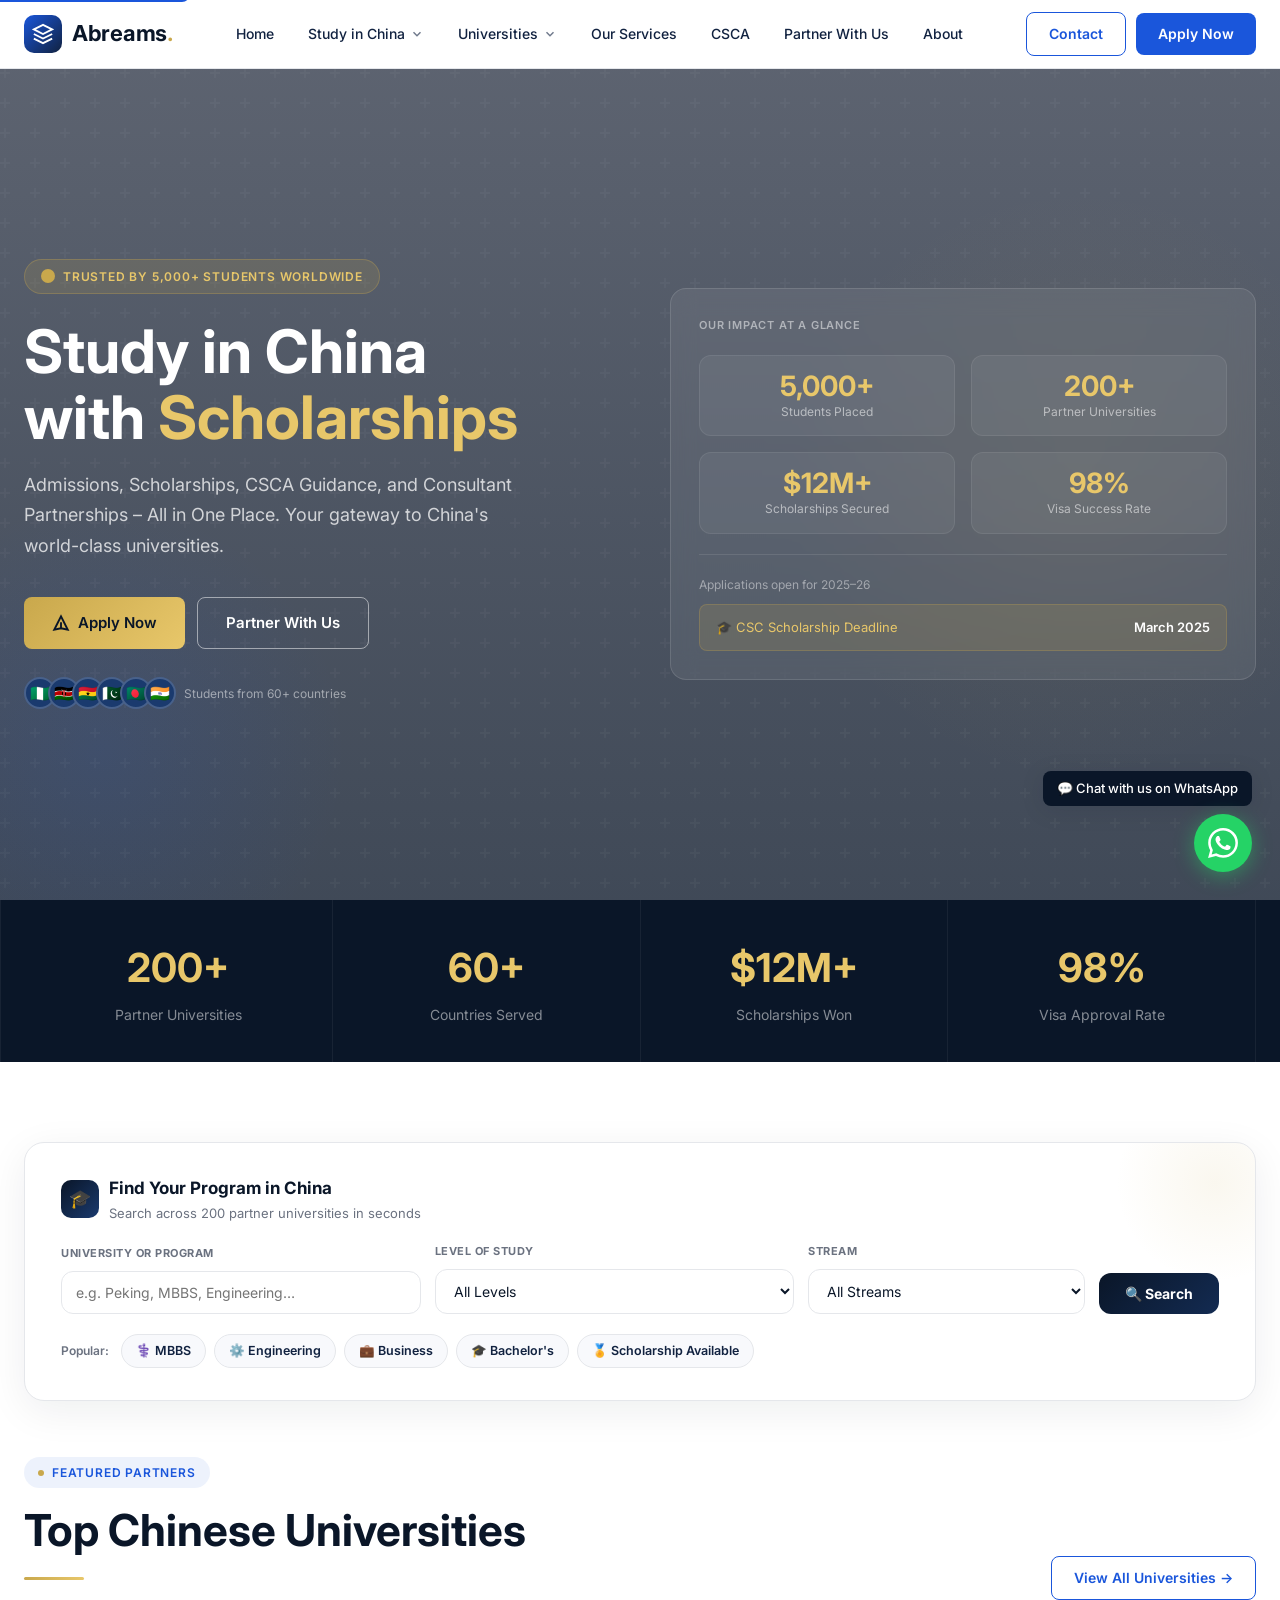
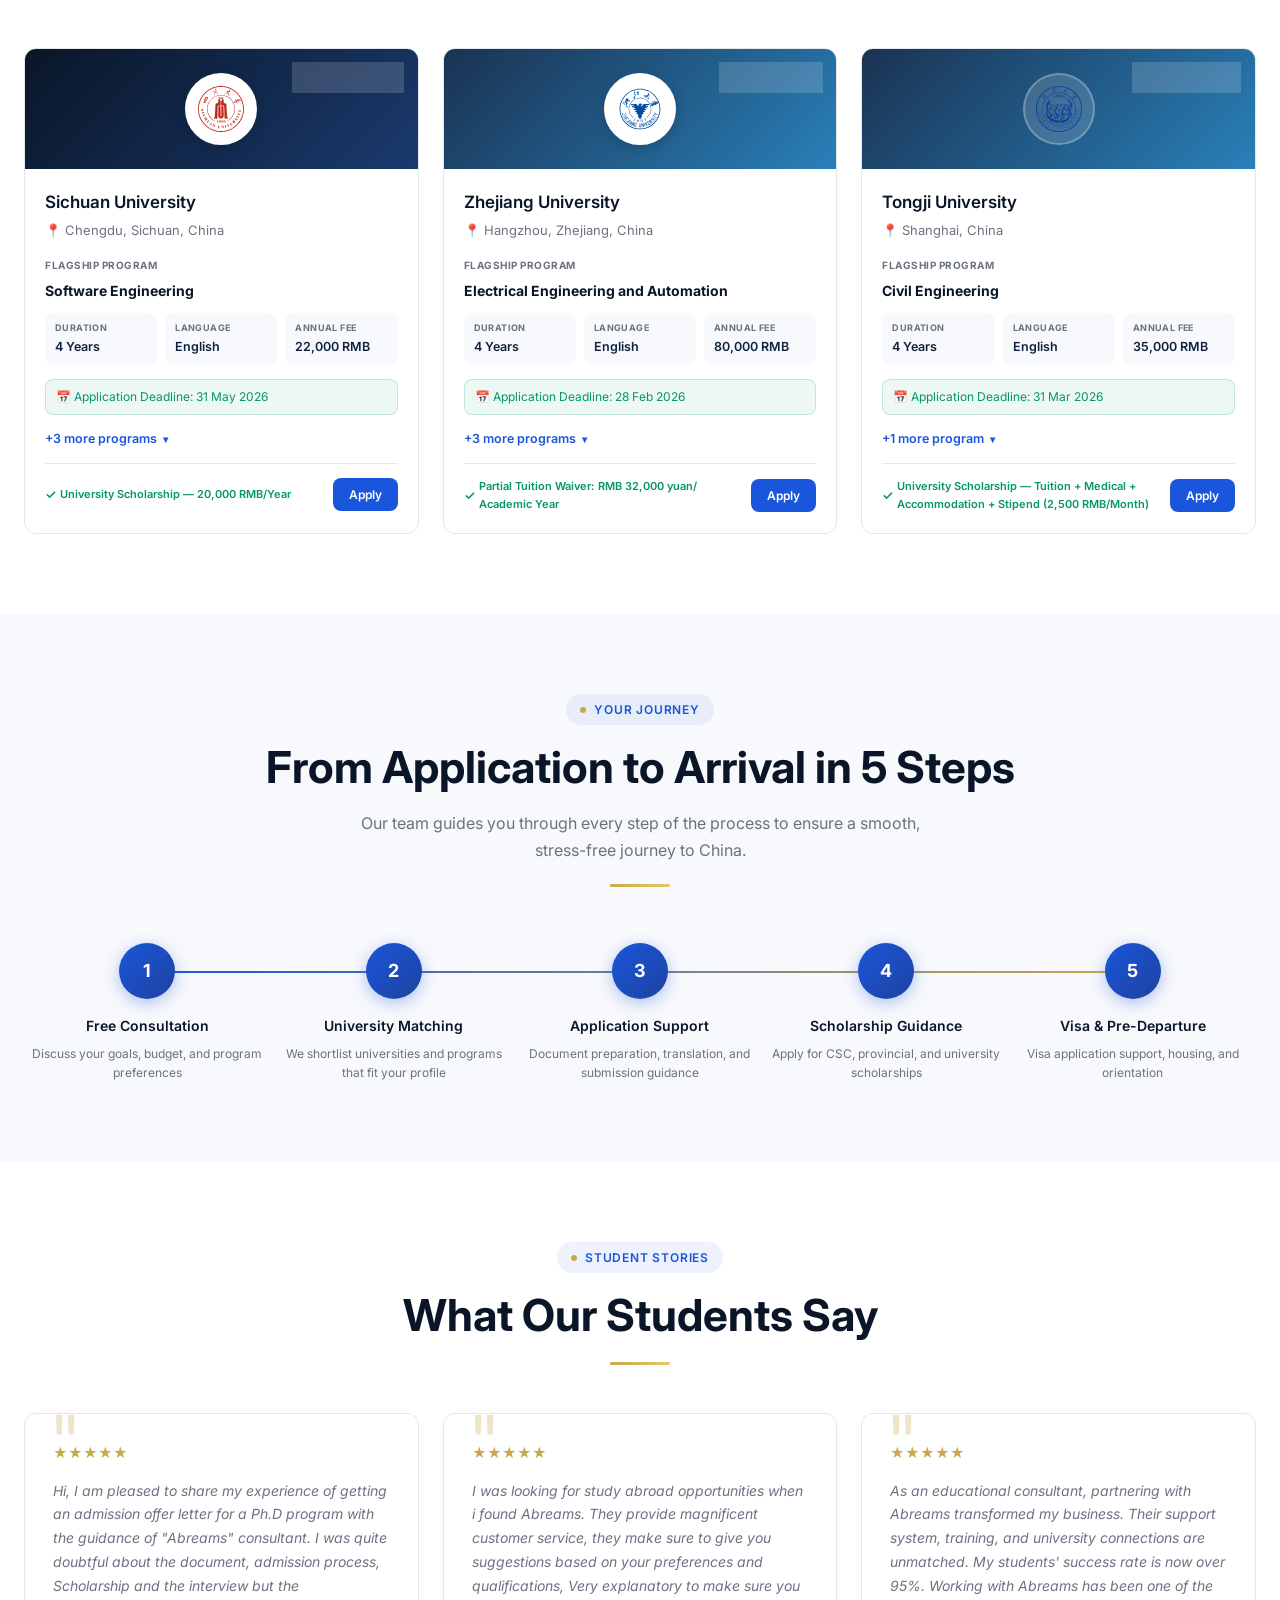
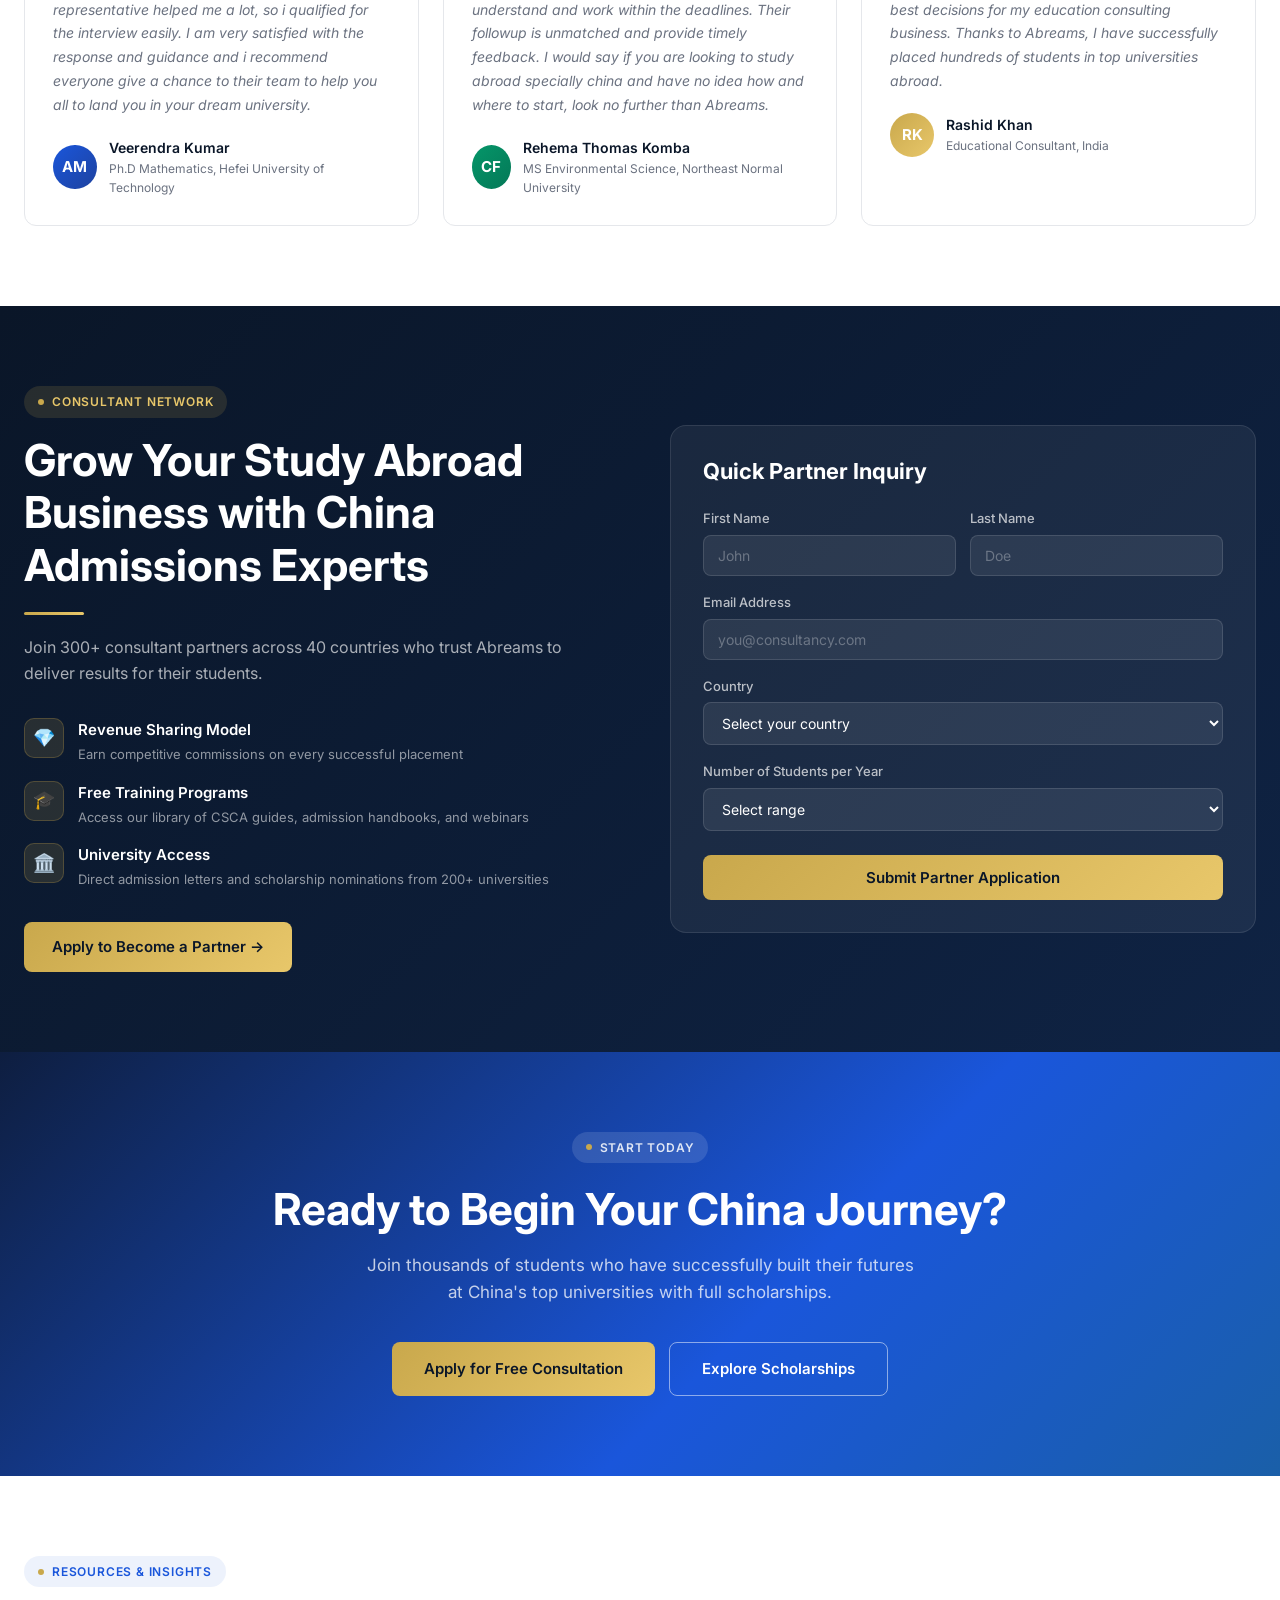
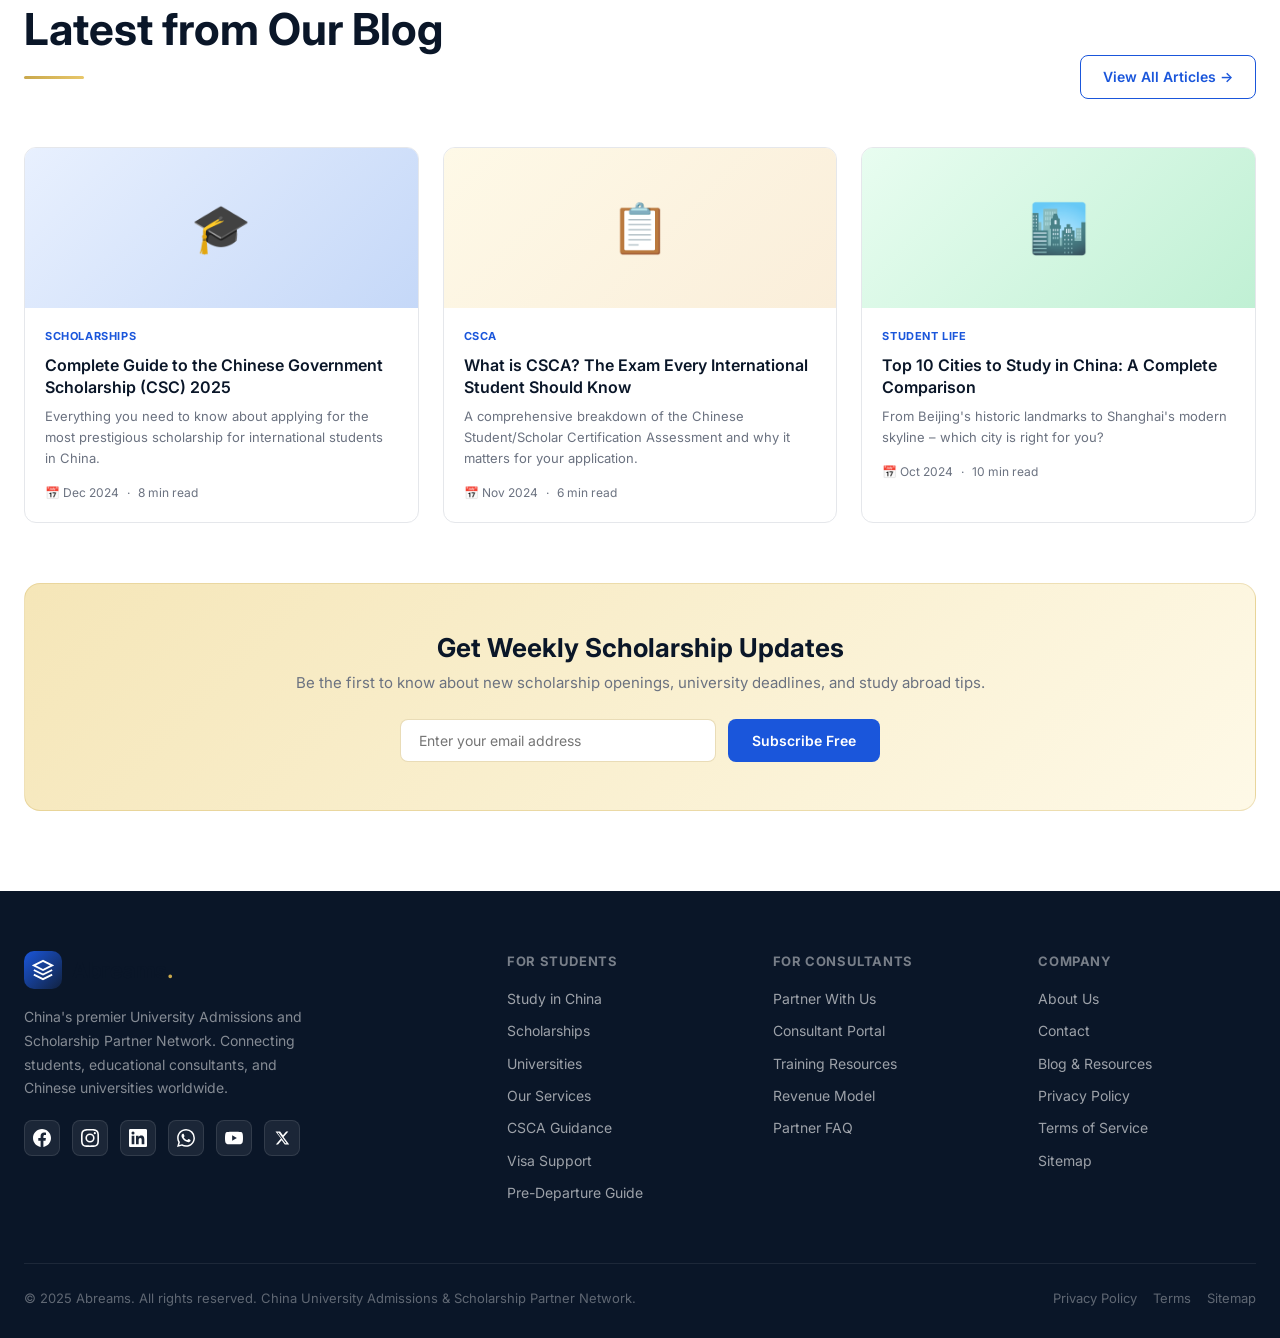
==== commit f166c7d2: "Update index.html (3).html" ====
--- a/index.html (3).html
+++ b/index.html (3).html
@@ -622,6 +622,9 @@
 .tu-card:hover{box-shadow:0 8px 28px rgba(10,22,40,.08)}
 .tu-card-head{display:flex;align-items:center;gap:18px;padding:20px 24px;cursor:pointer;flex-wrap:wrap}
 .tu-rank-gold,.tu-rank-blue{flex-shrink:0;min-width:52px;height:52px;border-radius:12px;display:flex;align-items:center;justify-content:center;font-size:14px;font-weight:800;padding:0 8px}
+.tu-rank-usnews{flex-shrink:0;min-width:52px;height:52px;border-radius:12px;display:flex;flex-direction:column;align-items:center;justify-content:center;padding:4px 6px;background:#EEF2FF;border:1.5px solid #C7D2FE;color:#4338CA}
+.tu-rank-usnews-label{font-size:7px;font-weight:800;letter-spacing:.04em;line-height:1;margin-bottom:2px}
+.tu-rank-usnews-num{font-size:13px;font-weight:800;line-height:1}
 .tu-rank-gold{background:linear-gradient(135deg,var(--gold),var(--gold2));color:var(--navy)}
 .tu-rank-blue{background:var(--off);color:var(--navy);border:1.5px solid var(--gray2)}
 .tu-card-head-main{display:flex;align-items:center;gap:14px;flex:1;min-width:240px}
@@ -735,7 +738,7 @@
             <span class="dd-item-icon">🏅</span>
             <div>
               <div style="font-weight:600;font-size:14px;color:var(--navy)">Top Universities</div>
-              <div style="font-size:12px;color:var(--gray);margin-top:1px">51 QS Top-1000 ranked schools</div>
+              <div style="font-size:12px;color:var(--gray);margin-top:1px">58 top-ranked schools</div>
             </div>
           </div>
         </div>
@@ -4747,13 +4750,13 @@
   <div class="tu-hero">
     <div class="container">
       <div class="tu-breadcrumb"><a href="#" onclick="showPage('home');return false">Home</a><span>›</span><a href="#" onclick="showPage('universities');return false">Universities</a><span>›</span>Top Universities</div>
-      <div class="tu-hero-label"><span></span>QS World Ranked</div>
+      <div class="tu-hero-label"><span></span>Globally Ranked</div>
       <h1 class="tu-hero-title">Top Chinese Universities</h1>
-      <p class="tu-hero-sub">51 QS Top-1000 ranked universities offering English-taught bachelor's programs — real tuition, requirements, and scholarships, all in one place.</p>
+      <p class="tu-hero-sub">58 top-ranked universities offering English-taught bachelor's programs — real tuition, requirements, and scholarships, all in one place.</p>
       <div class="tu-stats-row">
-        <div class="tu-stat"><div class="tu-stat-num">51</div><div class="tu-stat-lbl">Universities</div></div>
-        <div class="tu-stat"><div class="tu-stat-num">Top 1000</div><div class="tu-stat-lbl">QS World Ranking</div></div>
-        <div class="tu-stat"><div class="tu-stat-num">263+</div><div class="tu-stat-lbl">Programs Listed</div></div>
+        <div class="tu-stat"><div class="tu-stat-num">58</div><div class="tu-stat-lbl">Universities</div></div>
+        <div class="tu-stat"><div class="tu-stat-num">QS & US News</div><div class="tu-stat-lbl">Globally Ranked</div></div>
+        <div class="tu-stat"><div class="tu-stat-num">289+</div><div class="tu-stat-lbl">Programs Listed</div></div>
         <div class="tu-stat"><div class="tu-stat-num">100%</div><div class="tu-stat-lbl">English-Taught</div></div>
       </div>
     </div>
@@ -6590,6 +6593,98 @@
             </div>
           </div>
         </div>
+
+        <div class="tu-card" id="tuCard56">
+          <div class="tu-card-head" onclick="toggleTopUni(56)">
+            <div class="tu-rank-usnews"><div class="tu-rank-usnews-label">US NEWS</div><div class="tu-rank-usnews-num">#511</div></div>
+            <div class="tu-card-head-main">
+              <div class="tu-card-logo"><img loading="lazy" src="https://logo.clearbit.com/ncu.edu.cn" alt="" onerror="this.parentNode.innerHTML='NA'"></div>
+              <div>
+                <div class="tu-card-name">Nanchang University</div>
+                <div class="tu-card-meta">📍 Nanchang, Jiangxi &nbsp;·&nbsp; US News World #511 &nbsp;·&nbsp; 7 Programs</div>
+              </div>
+            </div>
+            <div class="tu-card-badges">
+              <span class="tu-badge tu-badge-green">🏅 Scholarship Available</span>
+              <span class="tu-badge tu-badge-outline">📅 30th June 2026</span>
+            </div>
+            <svg class="tu-chevron" id="tuChevron56" viewBox="0 0 24 24" fill="none" stroke="currentColor" stroke-width="2.5"><polyline points="6 9 12 15 18 9"/></svg>
+          </div>
+          <div class="tu-card-body" id="tuBody56">
+            <div class="tu-card-body-inner">
+            <div class="tu-req-grid">
+              <div class="tu-req-item"><div class="tu-req-label">English Tests Accepted</div><div class="tu-req-val">IELTS, TOEFL, NCU Test</div></div>
+              <div class="tu-req-item"><div class="tu-req-label">SAT</div><div class="tu-req-val" style="color:#059669;font-weight:700">Not Required</div></div>
+              <div class="tu-req-item"><div class="tu-req-label">Application Fee</div><div class="tu-req-val">420 RMB</div></div>
+              <div class="tu-req-item"><div class="tu-req-label">Accommodation</div><div class="tu-req-val">Qianhu Campus · approx. 3,750–7,500 RMB · South Campus · approx. 3,000 RMB</div></div>
+            </div>
+            <div class="tu-table-wrap">
+              <table class="tu-table">
+                <thead><tr><th>Program</th><th>Tuition Fee</th><th>Duration</th><th>Language</th><th>Deadline</th></tr></thead>
+                <tbody>
+            <tr>
+              <td>Artificial Intelligence</td>
+              <td style="color:#059669;font-weight:700">19,000 RMB/Year</td>
+              <td>4 Years</td>
+              <td>English</td>
+              <td>30th June 2026</td>
+            </tr>
+            <tr>
+              <td>Software Engineering</td>
+              <td style="color:#059669;font-weight:700">19,000 RMB/Year</td>
+              <td>4 Years</td>
+              <td>English</td>
+              <td>30th June 2026</td>
+            </tr>
+            <tr>
+              <td>Computer Science and Technology</td>
+              <td style="color:#059669;font-weight:700">19,000 RMB/Year</td>
+              <td>4 Years</td>
+              <td>English</td>
+              <td>30th June 2026</td>
+            </tr>
+            <tr>
+              <td>Business Administration</td>
+              <td style="color:#059669;font-weight:700">19,000 RMB/Year</td>
+              <td>4 Years</td>
+              <td>English</td>
+              <td>30th June 2026</td>
+            </tr>
+            <tr>
+              <td>Materials Science and Engineering</td>
+              <td style="color:#059669;font-weight:700">19,000 RMB/Year</td>
+              <td>4 Years</td>
+              <td>English</td>
+              <td>30th June 2026</td>
+            </tr>
+            <tr>
+              <td>Civil Engineering</td>
+              <td style="color:#059669;font-weight:700">19,000 RMB/Year</td>
+              <td>4 Years</td>
+              <td>English</td>
+              <td>30th June 2026</td>
+            </tr>
+            <tr>
+              <td>Hydraulic Engineering</td>
+              <td style="color:#059669;font-weight:700">19,000 RMB/Year</td>
+              <td>4 Years</td>
+              <td>English</td>
+              <td>30th June 2026</td>
+            </tr>
+                </tbody>
+              </table>
+            </div>
+            <div class="tu-sch-box">
+              <div class="tu-req-label" style="margin-bottom:8px">🏅 Scholarship Details</div>
+              <ul class="tu-sch-list"><li>Nanchang Freshman Scholarship</li>
+<li>Jiangxi Government Scholarship — 20,000 RMB/Year</li></ul>
+            </div>
+            <div style="margin-top:20px;text-align:right">
+              <a href="#" class="btn btn-primary" onclick="showApplyModal();return false">Apply to Nanchang University →</a>
+            </div>
+            </div>
+          </div>
+        </div>
 <div class="tu-card" id="tuCard24">
           <div class="tu-card-head" onclick="toggleTopUni(24)">
             <div class="tu-rank-blue">#521</div>
@@ -6854,8 +6949,7 @@
             </div>
           </div>
         </div>
-
-        <div class="tu-card" id="tuCard43">
+<div class="tu-card" id="tuCard43">
           <div class="tu-card-head" onclick="toggleTopUni(43)">
             <div class="tu-rank-blue">#590</div>
             <div class="tu-card-head-main">
@@ -7007,6 +7101,70 @@
             </div>
           </div>
         </div>
+
+        <div class="tu-card" id="tuCard52">
+          <div class="tu-card-head" onclick="toggleTopUni(52)">
+            <div class="tu-rank-usnews"><div class="tu-rank-usnews-label">US NEWS</div><div class="tu-rank-usnews-num">#615</div></div>
+            <div class="tu-card-head-main">
+              <div class="tu-card-logo"><img loading="lazy" src="https://logo.clearbit.com/ynu.edu.cn" alt="" onerror="this.parentNode.innerHTML='YU'"></div>
+              <div>
+                <div class="tu-card-name">Yunnan University</div>
+                <div class="tu-card-meta">📍 Kunming, Yunnan &nbsp;·&nbsp; US News World #615 &nbsp;·&nbsp; 3 Programs</div>
+              </div>
+            </div>
+            <div class="tu-card-badges">
+              <span class="tu-badge tu-badge-green">🏅 Scholarship Available</span>
+              <span class="tu-badge tu-badge-outline">📅 30th April 2026</span>
+            </div>
+            <svg class="tu-chevron" id="tuChevron52" viewBox="0 0 24 24" fill="none" stroke="currentColor" stroke-width="2.5"><polyline points="6 9 12 15 18 9"/></svg>
+          </div>
+          <div class="tu-card-body" id="tuBody52">
+            <div class="tu-card-body-inner">
+            <div class="tu-req-grid">
+              <div class="tu-req-item"><div class="tu-req-label">English Tests Accepted</div><div class="tu-req-val">IELTS, TOEFL, MOI</div></div>
+              <div class="tu-req-item"><div class="tu-req-label">SAT</div><div class="tu-req-val" style="color:#059669;font-weight:700">Not Required</div></div>
+              <div class="tu-req-item"><div class="tu-req-label">Application Fee</div><div class="tu-req-val">600 RMB</div></div>
+              <div class="tu-req-item"><div class="tu-req-label">Accommodation</div><div class="tu-req-val">Contact us for accommodation options</div></div>
+            </div>
+            <div class="tu-table-wrap">
+              <table class="tu-table">
+                <thead><tr><th>Program</th><th>Tuition Fee</th><th>Duration</th><th>Language</th><th>Deadline</th></tr></thead>
+                <tbody>
+            <tr>
+              <td>Software Engineering</td>
+              <td style="color:#059669;font-weight:700">16,000 RMB/Year</td>
+              <td>4 Years</td>
+              <td>English</td>
+              <td>30th April 2026</td>
+            </tr>
+            <tr>
+              <td>Artificial Intelligence</td>
+              <td style="color:#059669;font-weight:700">16,000 RMB/Year</td>
+              <td>4 Years</td>
+              <td>English</td>
+              <td>30th April 2026</td>
+            </tr>
+            <tr>
+              <td>Computer Science and Technology</td>
+              <td style="color:#059669;font-weight:700">16,000 RMB/Year</td>
+              <td>4 Years</td>
+              <td>English</td>
+              <td>30th April 2026</td>
+            </tr>
+                </tbody>
+              </table>
+            </div>
+            <div class="tu-sch-box">
+              <div class="tu-req-label" style="margin-bottom:8px">🏅 Scholarship Details</div>
+              <ul class="tu-sch-list"><li>Yunnan University Scholarship — Full: Tuition & Accommodation; Half: Partial Tuition & Accommodation</li>
+<li>Yunnan Provincial Government Scholarship — Tuition, Accommodation & Stipend</li></ul>
+            </div>
+            <div style="margin-top:20px;text-align:right">
+              <a href="#" class="btn btn-primary" onclick="showApplyModal();return false">Apply to Yunnan University →</a>
+            </div>
+            </div>
+          </div>
+        </div>
 <div class="tu-card" id="tuCard28">
           <div class="tu-card-head" onclick="toggleTopUni(28)">
             <div class="tu-rank-blue">#649</div>
@@ -7145,8 +7303,7 @@
             </div>
           </div>
         </div>
-
-        <div class="tu-card" id="tuCard44">
+<div class="tu-card" id="tuCard44">
           <div class="tu-card-head" onclick="toggleTopUni(44)">
             <div class="tu-rank-blue">#660</div>
             <div class="tu-card-head-main">
@@ -7402,8 +7559,7 @@
             </div>
           </div>
         </div>
-
-        <div class="tu-card" id="tuCard45">
+<div class="tu-card" id="tuCard45">
           <div class="tu-card-head" onclick="toggleTopUni(45)">
             <div class="tu-rank-blue">#700</div>
             <div class="tu-card-head-main">
@@ -7627,7 +7783,70 @@
           </div>
         </div>
 
-        <div class="tu-card" id="tuCard46">
+        <div class="tu-card" id="tuCard55">
+          <div class="tu-card-head" onclick="toggleTopUni(55)">
+            <div class="tu-rank-usnews"><div class="tu-rank-usnews-label">US NEWS</div><div class="tu-rank-usnews-num">#703</div></div>
+            <div class="tu-card-head-main">
+              <div class="tu-card-logo"><img loading="lazy" src="https://logo.clearbit.com/ncepu.edu.cn" alt="" onerror="this.parentNode.innerHTML='NO'"></div>
+              <div>
+                <div class="tu-card-name">North China Electric Power University</div>
+                <div class="tu-card-meta">📍 Beijing &nbsp;·&nbsp; US News World #703 &nbsp;·&nbsp; 3 Programs</div>
+              </div>
+            </div>
+            <div class="tu-card-badges">
+              <span class="tu-badge tu-badge-green">🏅 Scholarship Available</span>
+              <span class="tu-badge tu-badge-outline">📅 25th February 2026</span>
+            </div>
+            <svg class="tu-chevron" id="tuChevron55" viewBox="0 0 24 24" fill="none" stroke="currentColor" stroke-width="2.5"><polyline points="6 9 12 15 18 9"/></svg>
+          </div>
+          <div class="tu-card-body" id="tuBody55">
+            <div class="tu-card-body-inner">
+            <div class="tu-req-grid">
+              <div class="tu-req-item"><div class="tu-req-label">English Tests Accepted</div><div class="tu-req-val">IELTS, TOEFL, MOI</div></div>
+              <div class="tu-req-item"><div class="tu-req-label">SAT</div><div class="tu-req-val" style="color:#059669;font-weight:700">Not Required</div></div>
+              <div class="tu-req-item"><div class="tu-req-label">Application Fee</div><div class="tu-req-val">500 RMB</div></div>
+              <div class="tu-req-item"><div class="tu-req-label">Accommodation</div><div class="tu-req-val">Quad Room · approx. 750 RMB/Month</div></div>
+            </div>
+            <div class="tu-table-wrap">
+              <table class="tu-table">
+                <thead><tr><th>Program</th><th>Tuition Fee</th><th>Duration</th><th>Language</th><th>Deadline</th></tr></thead>
+                <tbody>
+            <tr>
+              <td>New Energy Science and Engineering</td>
+              <td style="color:#059669;font-weight:700">22,000 RMB/Year</td>
+              <td>4 Years</td>
+              <td>English</td>
+              <td>25th February 2026</td>
+            </tr>
+            <tr>
+              <td>Electrical Engineering and its Automation</td>
+              <td style="color:#059669;font-weight:700">22,000 RMB/Year</td>
+              <td>4 Years</td>
+              <td>English</td>
+              <td>25th February 2026</td>
+            </tr>
+            <tr>
+              <td>Business Administration</td>
+              <td style="color:#059669;font-weight:700">22,000 RMB/Year</td>
+              <td>4 Years</td>
+              <td>English</td>
+              <td>25th February 2026</td>
+            </tr>
+                </tbody>
+              </table>
+            </div>
+            <div class="tu-sch-box">
+              <div class="tu-req-label" style="margin-bottom:8px">🏅 Scholarship Details</div>
+              <ul class="tu-sch-list"><li>Beijing Government Scholarship — Full or Partial Tuition</li>
+<li>International Education Scholarship — Same coverage as Beijing Government Scholarship</li></ul>
+            </div>
+            <div style="margin-top:20px;text-align:right">
+              <a href="#" class="btn btn-primary" onclick="showApplyModal();return false">Apply to North China Electric Power University →</a>
+            </div>
+            </div>
+          </div>
+        </div>
+<div class="tu-card" id="tuCard46">
           <div class="tu-card-head" onclick="toggleTopUni(46)">
             <div class="tu-rank-blue">#710</div>
             <div class="tu-card-head-main">
@@ -7721,6 +7940,77 @@
             </div>
             <div style="margin-top:20px;text-align:right">
               <a href="#" class="btn btn-primary" onclick="showApplyModal();return false">Apply to Nanjing Tech University →</a>
+            </div>
+            </div>
+          </div>
+        </div>
+
+        <div class="tu-card" id="tuCard53">
+          <div class="tu-card-head" onclick="toggleTopUni(53)">
+            <div class="tu-rank-usnews"><div class="tu-rank-usnews-label">US NEWS</div><div class="tu-rank-usnews-num">#714</div></div>
+            <div class="tu-card-head-main">
+              <div class="tu-card-logo"><img loading="lazy" src="https://logo.clearbit.com/njupt.edu.cn" alt="" onerror="this.parentNode.innerHTML='NA'"></div>
+              <div>
+                <div class="tu-card-name">Nanjing University of Posts and Telecommunications</div>
+                <div class="tu-card-meta">📍 Nanjing, Jiangsu &nbsp;·&nbsp; US News World #714 &nbsp;·&nbsp; 4 Programs</div>
+              </div>
+            </div>
+            <div class="tu-card-badges">
+              <span class="tu-badge tu-badge-green">🏅 Scholarship Available</span>
+              <span class="tu-badge tu-badge-outline">📅 16th June 2024</span>
+            </div>
+            <svg class="tu-chevron" id="tuChevron53" viewBox="0 0 24 24" fill="none" stroke="currentColor" stroke-width="2.5"><polyline points="6 9 12 15 18 9"/></svg>
+          </div>
+          <div class="tu-card-body" id="tuBody53">
+            <div class="tu-card-body-inner">
+            <div class="tu-req-grid">
+              <div class="tu-req-item"><div class="tu-req-label">English Tests Accepted</div><div class="tu-req-val">IELTS, TOEFL, MOI</div></div>
+              <div class="tu-req-item"><div class="tu-req-label">SAT</div><div class="tu-req-val" style="color:#059669;font-weight:700">Not Required</div></div>
+              <div class="tu-req-item"><div class="tu-req-label">Application Fee</div><div class="tu-req-val">800 RMB</div></div>
+              <div class="tu-req-item"><div class="tu-req-label">Accommodation</div><div class="tu-req-val">Quad Room · approx. 1,500 RMB</div></div>
+            </div>
+            <div class="tu-table-wrap">
+              <table class="tu-table">
+                <thead><tr><th>Program</th><th>Tuition Fee</th><th>Duration</th><th>Language</th><th>Deadline</th></tr></thead>
+                <tbody>
+            <tr>
+              <td>Electronic Information Engineering</td>
+              <td style="color:#059669;font-weight:700">15,000 RMB/Year</td>
+              <td>4 Years</td>
+              <td>English</td>
+              <td>16th June 2024</td>
+            </tr>
+            <tr>
+              <td>Business Administration</td>
+              <td style="color:#059669;font-weight:700">14,000 RMB/Year</td>
+              <td>4 Years</td>
+              <td>English</td>
+              <td>16th June 2024</td>
+            </tr>
+            <tr>
+              <td>Computer Science and Technology</td>
+              <td style="color:#059669;font-weight:700">15,000 RMB/Year</td>
+              <td>4 Years</td>
+              <td>English</td>
+              <td>16th June 2024</td>
+            </tr>
+            <tr>
+              <td>Electronic Commerce</td>
+              <td style="color:#059669;font-weight:700">14,000 RMB/Year</td>
+              <td>4 Years</td>
+              <td>English</td>
+              <td>16th June 2024</td>
+            </tr>
+                </tbody>
+              </table>
+            </div>
+            <div class="tu-sch-box">
+              <div class="tu-req-label" style="margin-bottom:8px">🏅 Scholarship Details</div>
+              <ul class="tu-sch-list"><li>Nanjing Government Scholarship — 10,000 RMB/Year</li>
+<li>NJUPT International Student Scholarship — Tuition Fee Waiver</li></ul>
+            </div>
+            <div style="margin-top:20px;text-align:right">
+              <a href="#" class="btn btn-primary" onclick="showApplyModal();return false">Apply to Nanjing University of Posts and Telecommunications →</a>
             </div>
             </div>
           </div>
@@ -7857,8 +8147,7 @@
             </div>
           </div>
         </div>
-
-        <div class="tu-card" id="tuCard47">
+<div class="tu-card" id="tuCard47">
           <div class="tu-card-head" onclick="toggleTopUni(47)">
             <div class="tu-rank-blue">#750</div>
             <div class="tu-card-head-main">
@@ -8246,6 +8535,69 @@
             </div>
           </div>
         </div>
+
+        <div class="tu-card" id="tuCard51">
+          <div class="tu-card-head" onclick="toggleTopUni(51)">
+            <div class="tu-rank-usnews"><div class="tu-rank-usnews-label">US NEWS</div><div class="tu-rank-usnews-num">#888</div></div>
+            <div class="tu-card-head-main">
+              <div class="tu-card-logo"><img loading="lazy" src="https://logo.clearbit.com/gzu.edu.cn" alt="" onerror="this.parentNode.innerHTML='GU'"></div>
+              <div>
+                <div class="tu-card-name">Guizhou University</div>
+                <div class="tu-card-meta">📍 Guiyang, Guizhou &nbsp;·&nbsp; US News World #888 &nbsp;·&nbsp; 3 Programs</div>
+              </div>
+            </div>
+            <div class="tu-card-badges">
+              <span class="tu-badge tu-badge-green">🏅 Scholarship Available</span>
+              <span class="tu-badge tu-badge-outline">📅 15th June 2026</span>
+            </div>
+            <svg class="tu-chevron" id="tuChevron51" viewBox="0 0 24 24" fill="none" stroke="currentColor" stroke-width="2.5"><polyline points="6 9 12 15 18 9"/></svg>
+          </div>
+          <div class="tu-card-body" id="tuBody51">
+            <div class="tu-card-body-inner">
+            <div class="tu-req-grid">
+              <div class="tu-req-item"><div class="tu-req-label">English Tests Accepted</div><div class="tu-req-val">IELTS, TOEFL, MOI</div></div>
+              <div class="tu-req-item"><div class="tu-req-label">SAT</div><div class="tu-req-val" style="color:#059669;font-weight:700">Not Required</div></div>
+              <div class="tu-req-item"><div class="tu-req-label">Application Fee</div><div class="tu-req-val">500 RMB</div></div>
+              <div class="tu-req-item"><div class="tu-req-label">Accommodation</div><div class="tu-req-val">Double Room · approx. 400 RMB/Month</div></div>
+            </div>
+            <div class="tu-table-wrap">
+              <table class="tu-table">
+                <thead><tr><th>Program</th><th>Tuition Fee</th><th>Duration</th><th>Language</th><th>Deadline</th></tr></thead>
+                <tbody>
+            <tr>
+              <td>Computer Science and Technology</td>
+              <td style="color:#059669;font-weight:700">21,500 RMB/Year</td>
+              <td>4 Years</td>
+              <td>English</td>
+              <td>15th June 2026</td>
+            </tr>
+            <tr>
+              <td>Chemical Biology</td>
+              <td style="color:#059669;font-weight:700">21,500 RMB/Year</td>
+              <td>4 Years</td>
+              <td>English</td>
+              <td>15th June 2026</td>
+            </tr>
+            <tr>
+              <td>Veterinary Medicine</td>
+              <td style="color:#059669;font-weight:700">21,500 RMB/Year</td>
+              <td>4 Years</td>
+              <td>English</td>
+              <td>15th June 2026</td>
+            </tr>
+                </tbody>
+              </table>
+            </div>
+            <div class="tu-sch-box">
+              <div class="tu-req-label" style="margin-bottom:8px">🏅 Scholarship Details</div>
+              <ul class="tu-sch-list"><li>University Scholarship — Tuition & Accommodation Fee</li></ul>
+            </div>
+            <div style="margin-top:20px;text-align:right">
+              <a href="#" class="btn btn-primary" onclick="showApplyModal();return false">Apply to Guizhou University →</a>
+            </div>
+            </div>
+          </div>
+        </div>
 <div class="tu-card" id="tuCard40">
           <div class="tu-card-head" onclick="toggleTopUni(40)">
             <div class="tu-rank-blue">#900</div>
@@ -8356,8 +8708,7 @@
             </div>
           </div>
         </div>
-
-        <div class="tu-card" id="tuCard48">
+<div class="tu-card" id="tuCard48">
           <div class="tu-card-head" onclick="toggleTopUni(48)">
             <div class="tu-rank-blue">#910</div>
             <div class="tu-card-head-main">
@@ -8496,8 +8847,7 @@
             </div>
           </div>
         </div>
-
-        <div class="tu-card" id="tuCard49">
+<div class="tu-card" id="tuCard49">
           <div class="tu-card-head" onclick="toggleTopUni(49)">
             <div class="tu-rank-blue">#970</div>
             <div class="tu-card-head-main">
@@ -8629,8 +8979,7 @@
             </div>
           </div>
         </div>
-
-        <div class="tu-card" id="tuCard50">
+<div class="tu-card" id="tuCard50">
           <div class="tu-card-head" onclick="toggleTopUni(50)">
             <div class="tu-rank-blue">#980</div>
             <div class="tu-card-head-main">
@@ -8717,6 +9066,134 @@
             </div>
             <div style="margin-top:20px;text-align:right">
               <a href="#" class="btn btn-primary" onclick="showApplyModal();return false">Apply to Zhejiang Gongshang University →</a>
+            </div>
+            </div>
+          </div>
+        </div>
+
+        <div class="tu-card" id="tuCard54">
+          <div class="tu-card-head" onclick="toggleTopUni(54)">
+            <div class="tu-rank-usnews"><div class="tu-rank-usnews-label">US NEWS</div><div class="tu-rank-usnews-num">#991</div></div>
+            <div class="tu-card-head-main">
+              <div class="tu-card-logo"><img loading="lazy" src="https://logo.clearbit.com/nbu.edu.cn" alt="" onerror="this.parentNode.innerHTML='NI'"></div>
+              <div>
+                <div class="tu-card-name">Ningbo University</div>
+                <div class="tu-card-meta">📍 Ningbo, Zhejiang &nbsp;·&nbsp; US News World #991 &nbsp;·&nbsp; 5 Programs</div>
+              </div>
+            </div>
+            <div class="tu-card-badges">
+              <span class="tu-badge tu-badge-green">🏅 Scholarship Available</span>
+              <span class="tu-badge tu-badge-outline">📅 30th June 2026</span>
+            </div>
+            <svg class="tu-chevron" id="tuChevron54" viewBox="0 0 24 24" fill="none" stroke="currentColor" stroke-width="2.5"><polyline points="6 9 12 15 18 9"/></svg>
+          </div>
+          <div class="tu-card-body" id="tuBody54">
+            <div class="tu-card-body-inner">
+            <div class="tu-req-grid">
+              <div class="tu-req-item"><div class="tu-req-label">English Tests Accepted</div><div class="tu-req-val">IELTS, TOEFL, MOI</div></div>
+              <div class="tu-req-item"><div class="tu-req-label">SAT</div><div class="tu-req-val" style="color:#059669;font-weight:700">Not Required</div></div>
+              <div class="tu-req-item"><div class="tu-req-label">Application Fee</div><div class="tu-req-val">500 RMB</div></div>
+              <div class="tu-req-item"><div class="tu-req-label">Accommodation</div><div class="tu-req-val">Meishan Campus · Double Room approx. 3,500 RMB · Yong Jiang Campus · Double Room approx. 4,000 RMB</div></div>
+            </div>
+            <div class="tu-table-wrap">
+              <table class="tu-table">
+                <thead><tr><th>Program</th><th>Tuition Fee</th><th>Duration</th><th>Language</th><th>Deadline</th></tr></thead>
+                <tbody>
+            <tr>
+              <td>Mechanical Design, Manufacturing and Automation</td>
+              <td style="color:#059669;font-weight:700">20,000 RMB/Year</td>
+              <td>4 Years</td>
+              <td>English</td>
+              <td>30th June 2026</td>
+            </tr>
+            <tr>
+              <td>Financial Engineering</td>
+              <td style="color:#059669;font-weight:700">20,000 RMB/Year</td>
+              <td>4 Years</td>
+              <td>English</td>
+              <td>30th June 2026</td>
+            </tr>
+            <tr>
+              <td>Business Administration</td>
+              <td style="color:#059669;font-weight:700">18,000 RMB/Year</td>
+              <td>4 Years</td>
+              <td>English</td>
+              <td>30th June 2026</td>
+            </tr>
+            <tr>
+              <td>International Economics and Trade</td>
+              <td style="color:#059669;font-weight:700">18,000 RMB/Year</td>
+              <td>4 Years</td>
+              <td>English</td>
+              <td>30th June 2026</td>
+            </tr>
+            <tr>
+              <td>English</td>
+              <td style="color:#059669;font-weight:700">20,000 RMB/Year</td>
+              <td>4 Years</td>
+              <td>English</td>
+              <td>30th June 2026</td>
+            </tr>
+                </tbody>
+              </table>
+            </div>
+            <div class="tu-sch-box">
+              <div class="tu-req-label" style="margin-bottom:8px">🏅 Scholarship Details</div>
+              <ul class="tu-sch-list"><li>Ningbo Government Scholarship — 20,000 RMB</li>
+<li>Ningbo University Scholarship — 20,000 RMB</li>
+<li>Zhejiang Government Scholarship — 20,000 RMB</li></ul>
+            </div>
+            <div style="margin-top:20px;text-align:right">
+              <a href="#" class="btn btn-primary" onclick="showApplyModal();return false">Apply to Ningbo University →</a>
+            </div>
+            </div>
+          </div>
+        </div>
+
+        <div class="tu-card" id="tuCard57">
+          <div class="tu-card-head" onclick="toggleTopUni(57)">
+            <div class="tu-rank-usnews"><div class="tu-rank-usnews-label">US NEWS</div><div class="tu-rank-usnews-num">#1061</div></div>
+            <div class="tu-card-head-main">
+              <div class="tu-card-logo"><img loading="lazy" src="https://logo.clearbit.com/nefu.edu.cn" alt="" onerror="this.parentNode.innerHTML='NO'"></div>
+              <div>
+                <div class="tu-card-name">Northeast Forestry University</div>
+                <div class="tu-card-meta">📍 Harbin, Heilongjiang &nbsp;·&nbsp; US News World #1061 &nbsp;·&nbsp; 1 Program</div>
+              </div>
+            </div>
+            <div class="tu-card-badges">
+              <span class="tu-badge tu-badge-green">🏅 Scholarship Available</span>
+              <span class="tu-badge tu-badge-outline">📅 30th June 2026</span>
+            </div>
+            <svg class="tu-chevron" id="tuChevron57" viewBox="0 0 24 24" fill="none" stroke="currentColor" stroke-width="2.5"><polyline points="6 9 12 15 18 9"/></svg>
+          </div>
+          <div class="tu-card-body" id="tuBody57">
+            <div class="tu-card-body-inner">
+            <div class="tu-req-grid">
+              <div class="tu-req-item"><div class="tu-req-label">English Tests Accepted</div><div class="tu-req-val">IELTS, TOEFL, MOI</div></div>
+              <div class="tu-req-item"><div class="tu-req-label">SAT</div><div class="tu-req-val" style="color:#059669;font-weight:700">Not Required</div></div>
+              <div class="tu-req-item"><div class="tu-req-label">Application Fee</div><div class="tu-req-val">400 RMB</div></div>
+              <div class="tu-req-item"><div class="tu-req-label">Accommodation</div><div class="tu-req-val">Double Room · approx. 500 RMB/Month</div></div>
+            </div>
+            <div class="tu-table-wrap">
+              <table class="tu-table">
+                <thead><tr><th>Program</th><th>Tuition Fee</th><th>Duration</th><th>Language</th><th>Deadline</th></tr></thead>
+                <tbody>
+            <tr>
+              <td>International Economics and Trade</td>
+              <td style="color:#059669;font-weight:700">21,500 RMB/Year</td>
+              <td>4 Years</td>
+              <td>English</td>
+              <td>30th June 2026</td>
+            </tr>
+                </tbody>
+              </table>
+            </div>
+            <div class="tu-sch-box">
+              <div class="tu-req-label" style="margin-bottom:8px">🏅 Scholarship Details</div>
+              <ul class="tu-sch-list"><li>NEFU President Scholarship — First Class: Tuition & Accommodation; Second Class: Tuition; Third Class: Half Tuition</li></ul>
+            </div>
+            <div style="margin-top:20px;text-align:right">
+              <a href="#" class="btn btn-primary" onclick="showApplyModal();return false">Apply to Northeast Forestry University →</a>
             </div>
             </div>
           </div>
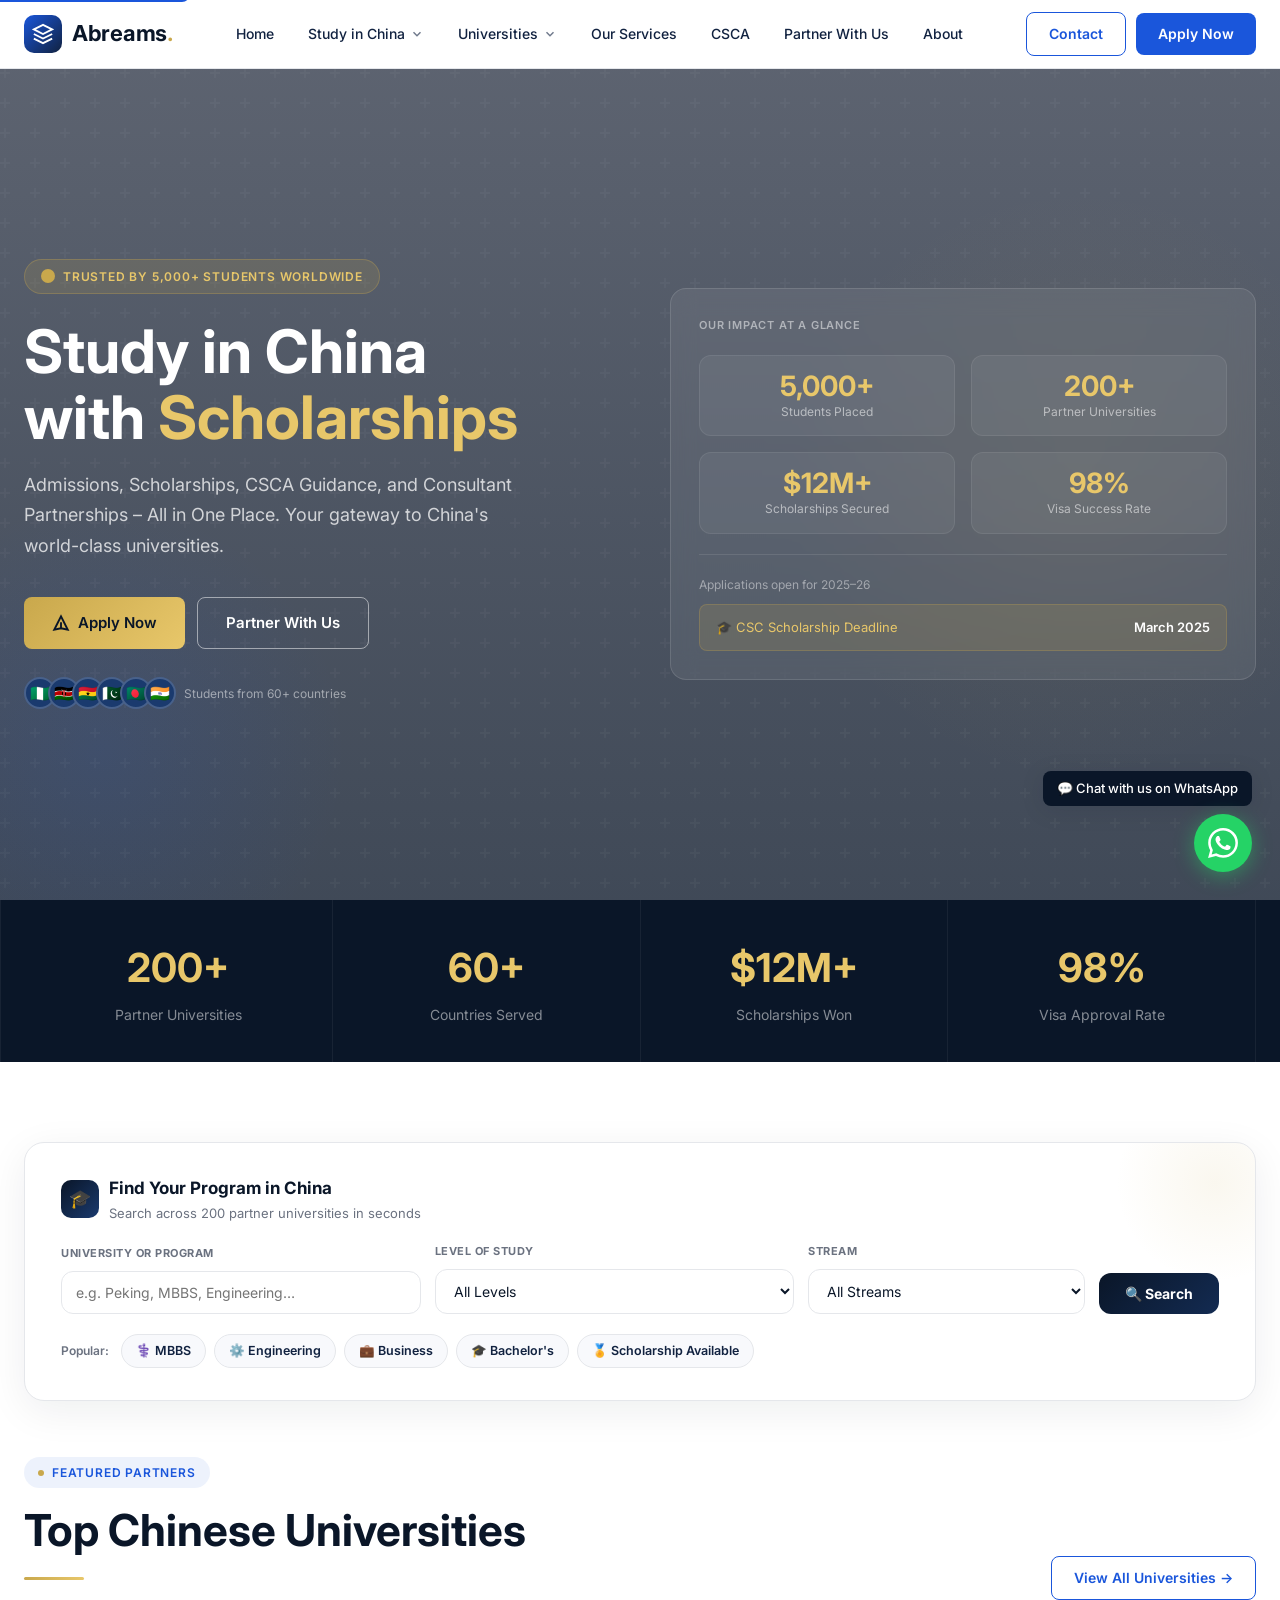
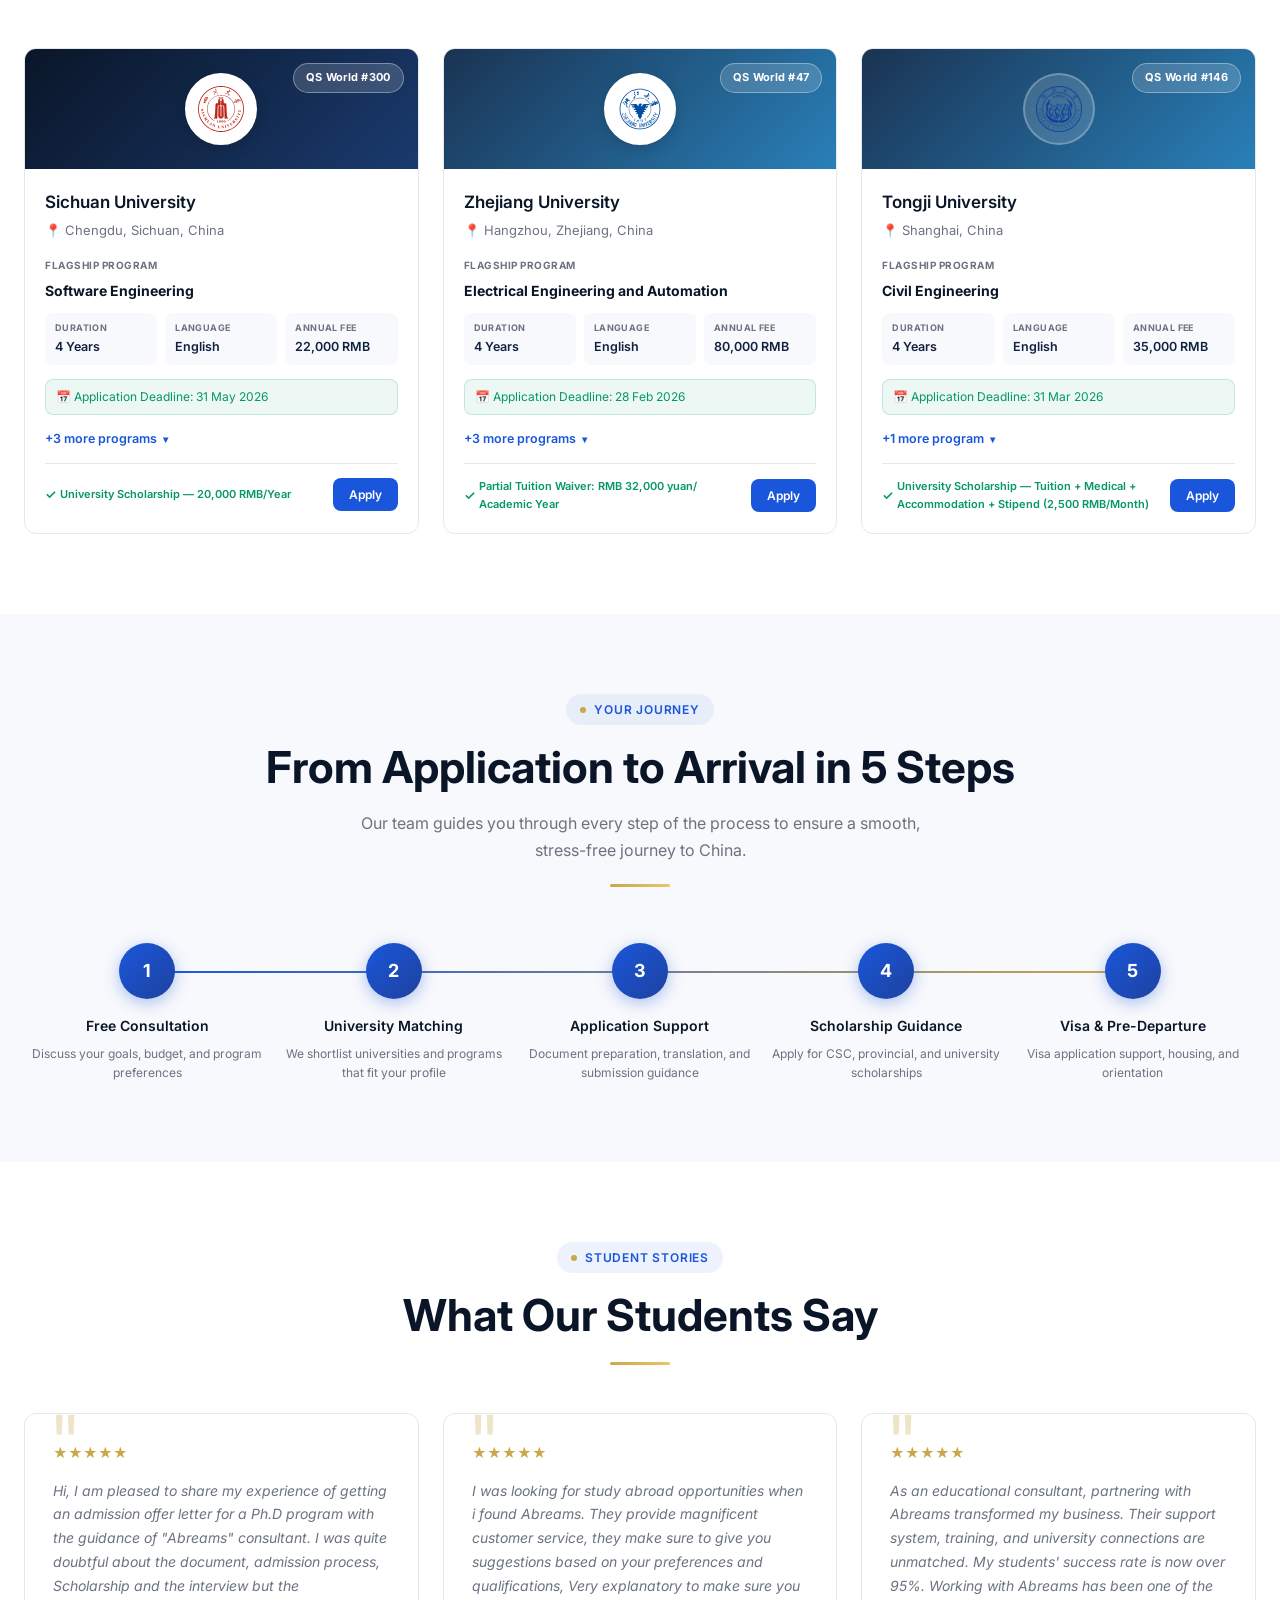
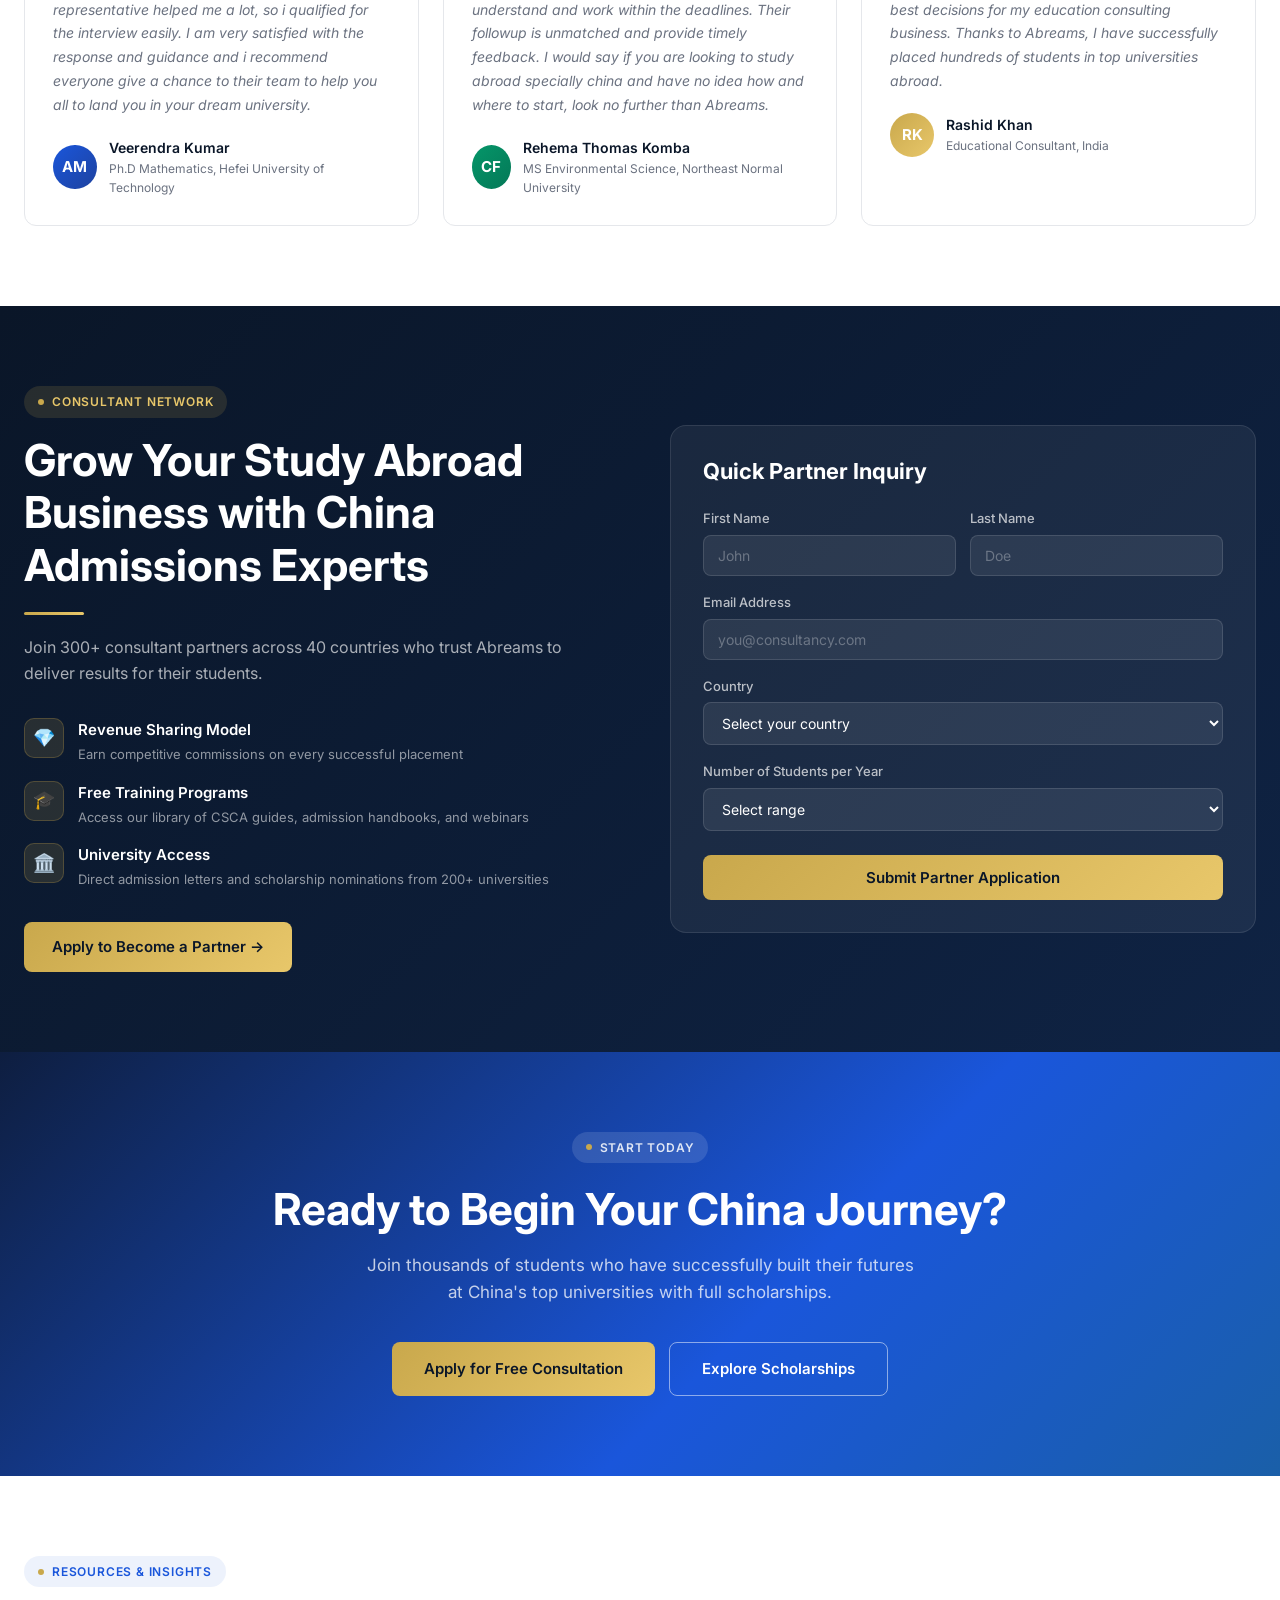
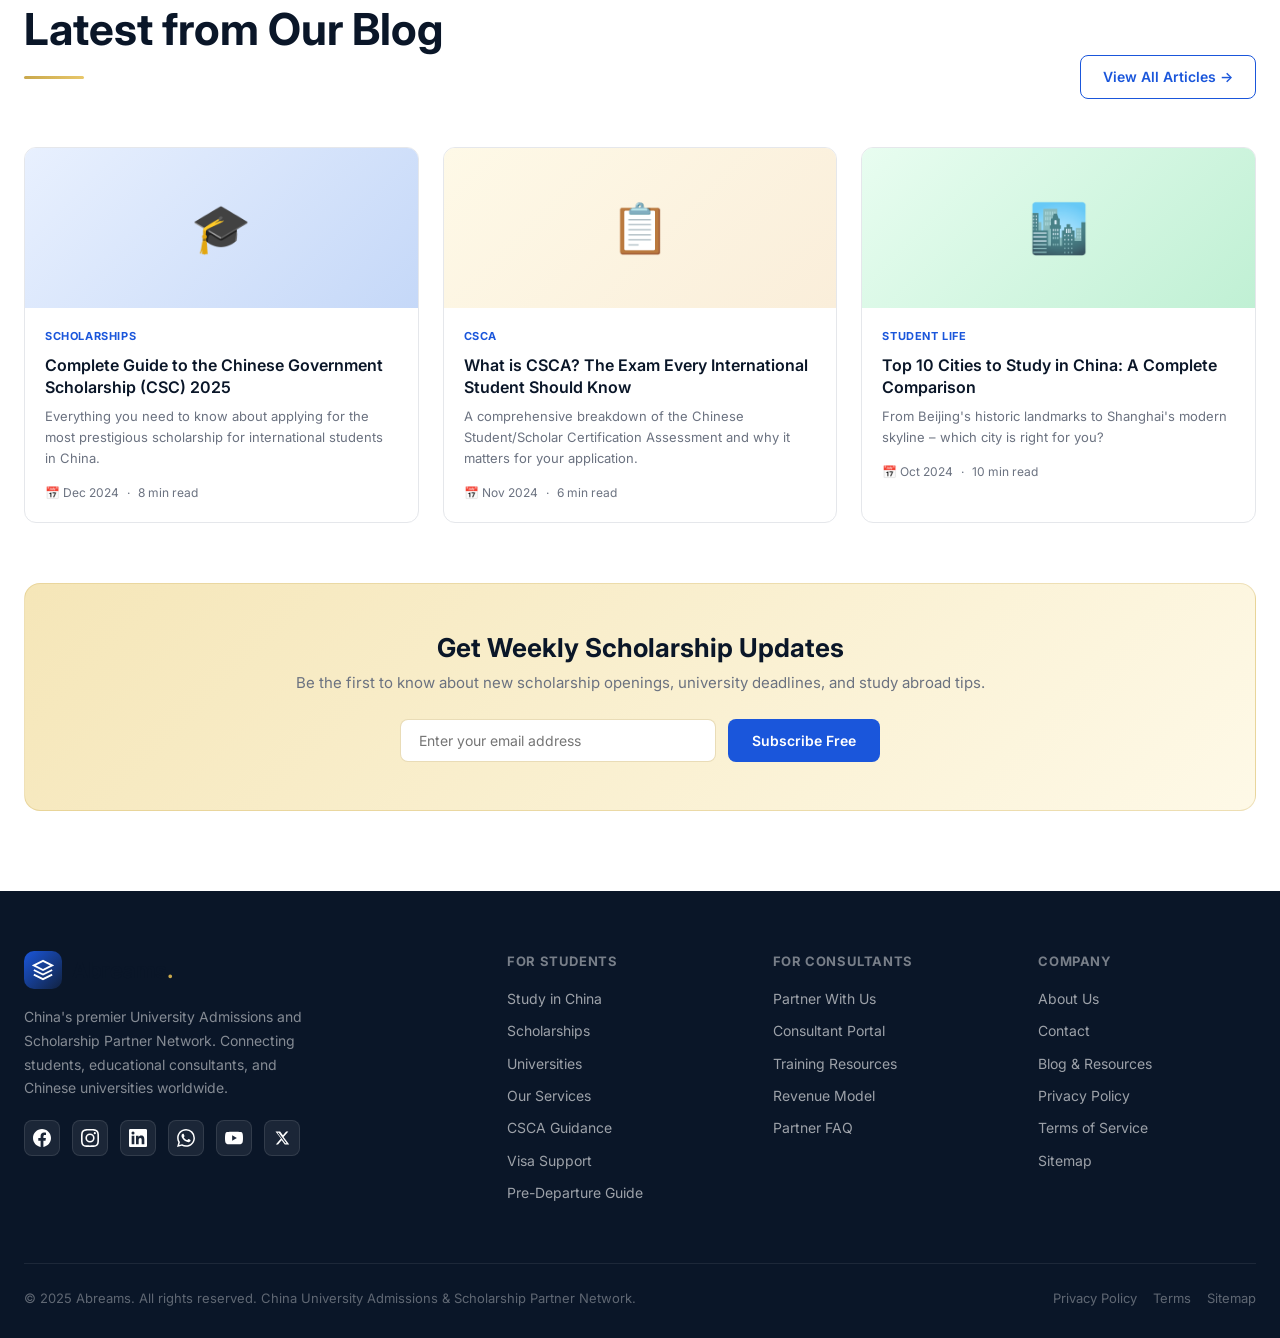
==== commit 917c3ba1: "Update index.html (3).html" ====
--- a/index.html (3).html
+++ b/index.html (3).html
@@ -622,9 +622,6 @@
 .tu-card:hover{box-shadow:0 8px 28px rgba(10,22,40,.08)}
 .tu-card-head{display:flex;align-items:center;gap:18px;padding:20px 24px;cursor:pointer;flex-wrap:wrap}
 .tu-rank-gold,.tu-rank-blue{flex-shrink:0;min-width:52px;height:52px;border-radius:12px;display:flex;align-items:center;justify-content:center;font-size:14px;font-weight:800;padding:0 8px}
-.tu-rank-usnews{flex-shrink:0;min-width:52px;height:52px;border-radius:12px;display:flex;flex-direction:column;align-items:center;justify-content:center;padding:4px 6px;background:#EEF2FF;border:1.5px solid #C7D2FE;color:#4338CA}
-.tu-rank-usnews-label{font-size:7px;font-weight:800;letter-spacing:.04em;line-height:1;margin-bottom:2px}
-.tu-rank-usnews-num{font-size:13px;font-weight:800;line-height:1}
 .tu-rank-gold{background:linear-gradient(135deg,var(--gold),var(--gold2));color:var(--navy)}
 .tu-rank-blue{background:var(--off);color:var(--navy);border:1.5px solid var(--gray2)}
 .tu-card-head-main{display:flex;align-items:center;gap:14px;flex:1;min-width:240px}
@@ -738,7 +735,7 @@
             <span class="dd-item-icon">🏅</span>
             <div>
               <div style="font-weight:600;font-size:14px;color:var(--navy)">Top Universities</div>
-              <div style="font-size:12px;color:var(--gray);margin-top:1px">58 top-ranked schools</div>
+              <div style="font-size:12px;color:var(--gray);margin-top:1px">51 QS Top-1000 ranked schools</div>
             </div>
           </div>
         </div>
@@ -2542,7 +2539,7 @@
 
         <div class="uni-row" data-name="Zhejiang Normal University" data-tags="scholarship english" data-level="bachelor master" data-stream="business engineering science" data-duration="2" data-programs="mba,environmental science and engineering,mechanical design manufacturing and automation,transportation,business administration,international economics & trade,electronic and information engineering,computer science and technology,applied psychology">
           <div class="uni-row-rank">35</div>
-          <div class="uni-row-main"><div class="uni-row-logo"><img loading="lazy" src="https://logo.clearbit.com/zjnu.edu.cn" alt="ZJNU" onerror="this.parentNode.textContent='ZJNU'"></div><div><div class="uni-row-name" onclick="openUniModal('Zhejiang Normal University',{})" style="cursor:pointer;border-bottom:1px dashed var(--blue);display:inline-block;transition:color .2s" onmouseover="this.style.color='var(--blue)'" onmouseout="this.style.color=''">Zhejiang Normal University</div><div class="uni-row-meta">📍 Jinhua, Zhejiang</div></div></div>
+          <div class="uni-row-main"><div class="uni-row-logo"><img loading="lazy" src="images/logos/zjnu-logo.svg" alt="Zhejiang Normal Uni" alt="ZJNU" onerror="this.parentNode.textContent='ZJNU'"></div><div><div class="uni-row-name" onclick="openUniModal('Zhejiang Normal University',{})" style="cursor:pointer;border-bottom:1px dashed var(--blue);display:inline-block;transition:color .2s" onmouseover="this.style.color='var(--blue)'" onmouseout="this.style.color=''">Zhejiang Normal University</div><div class="uni-row-meta">📍 Jinhua, Zhejiang</div></div></div>
           <div class="uni-row-cell"><span class="uri-pill blue">Bachelor</span><span class="uri-pill blue">Master</span></div>
           <div class="uni-row-cell"><span class="uri-pill gray">Business</span><span class="uri-pill gray">Engineering</span><span class="uri-pill gray">Science</span></div>
           <div class="uni-row-cell"><span class="uri-pill navy">2-4 Yrs</span></div>
@@ -2551,7 +2548,7 @@
 
         <div class="uni-row" data-name="Chongqing University" data-tags="scholarship english" data-level="master" data-stream="business engineering" data-duration="2" data-programs="mba,engineering">
           <div class="uni-row-rank">36</div>
-          <div class="uni-row-main"><div class="uni-row-logo"><img loading="lazy" src="https://logo.clearbit.com/cqu.edu.cn" alt="CQU" onerror="this.parentNode.textContent='CQU'"></div><div><div class="uni-row-name" onclick="openUniModal('Chongqing University',{})" style="cursor:pointer;border-bottom:1px dashed var(--blue);display:inline-block;transition:color .2s" onmouseover="this.style.color='var(--blue)'" onmouseout="this.style.color=''">Chongqing University</div><div class="uni-row-meta">📍 Chongqing · Project 985</div></div></div>
+          <div class="uni-row-main"><div class="uni-row-logo"><img loading="lazy" src="images/logos/chongqing-logo.svg" alt="Chongqing University" alt="CQU" onerror="this.parentNode.textContent='CQU'"></div><div><div class="uni-row-name" onclick="openUniModal('Chongqing University',{})" style="cursor:pointer;border-bottom:1px dashed var(--blue);display:inline-block;transition:color .2s" onmouseover="this.style.color='var(--blue)'" onmouseout="this.style.color=''">Chongqing University</div><div class="uni-row-meta">📍 Chongqing · Project 985</div></div></div>
           <div class="uni-row-cell"><span class="uri-pill blue">Master</span></div>
           <div class="uni-row-cell"><span class="uri-pill gray">Business</span><span class="uri-pill gray">MBA</span></div>
           <div class="uni-row-cell"><span class="uri-pill navy">2 Yrs</span></div>
@@ -2560,7 +2557,7 @@
 
         <div class="uni-row" data-name="Tianjin University" data-tags="scholarship english" data-level="master" data-stream="business engineering" data-duration="2" data-programs="mba,engineering">
           <div class="uni-row-rank">37</div>
-          <div class="uni-row-main"><div class="uni-row-logo"><img loading="lazy" src="https://logo.clearbit.com/tju.edu.cn" alt="TJU" onerror="this.parentNode.textContent='TJU'"></div><div><div class="uni-row-name" onclick="openUniModal('Tianjin University',{})" style="cursor:pointer;border-bottom:1px dashed var(--blue);display:inline-block;transition:color .2s" onmouseover="this.style.color='var(--blue)'" onmouseout="this.style.color=''">Tianjin University</div><div class="uni-row-meta">📍 Tianjin · Project 985</div></div></div>
+          <div class="uni-row-main"><div class="uni-row-logo"><img loading="lazy" src="images/logos/tju-logo.svg" alt="Tianjin University" alt="TJU" onerror="this.parentNode.textContent='TJU'"></div><div><div class="uni-row-name" onclick="openUniModal('Tianjin University',{})" style="cursor:pointer;border-bottom:1px dashed var(--blue);display:inline-block;transition:color .2s" onmouseover="this.style.color='var(--blue)'" onmouseout="this.style.color=''">Tianjin University</div><div class="uni-row-meta">📍 Tianjin · Project 985</div></div></div>
           <div class="uni-row-cell"><span class="uri-pill blue">Master</span></div>
           <div class="uni-row-cell"><span class="uri-pill gray">Business</span><span class="uri-pill gray">MBA</span></div>
           <div class="uni-row-cell"><span class="uri-pill navy">2 Yrs</span></div>
@@ -2578,7 +2575,7 @@
 
         <div class="uni-row" data-name="Tongji University" data-tags="scholarship english" data-level="master" data-stream="business engineering" data-duration="2" data-programs="mba,engineering,architecture">
           <div class="uni-row-rank">39</div>
-          <div class="uni-row-main"><div class="uni-row-logo"><img loading="lazy" src="https://logo.clearbit.com/tongji.edu.cn" alt="TJU" onerror="this.parentNode.textContent='TJU'"></div><div><div class="uni-row-name" onclick="openUniModal('Tongji University',{})" style="cursor:pointer;border-bottom:1px dashed var(--blue);display:inline-block;transition:color .2s" onmouseover="this.style.color='var(--blue)'" onmouseout="this.style.color=''">Tongji University</div><div class="uni-row-meta">📍 Shanghai · Project 985</div></div></div>
+          <div class="uni-row-main"><div class="uni-row-logo"><img loading="lazy" src="images/logos/tongji-logo.svg" alt="Tongji University" alt="TJU" onerror="this.parentNode.textContent='TJU'"></div><div><div class="uni-row-name" onclick="openUniModal('Tongji University',{})" style="cursor:pointer;border-bottom:1px dashed var(--blue);display:inline-block;transition:color .2s" onmouseover="this.style.color='var(--blue)'" onmouseout="this.style.color=''">Tongji University</div><div class="uni-row-meta">📍 Shanghai · Project 985</div></div></div>
           <div class="uni-row-cell"><span class="uri-pill blue">Master</span></div>
           <div class="uni-row-cell"><span class="uri-pill gray">Business</span><span class="uri-pill gray">MBA</span><span class="uri-pill gray">Engineering</span></div>
           <div class="uni-row-cell"><span class="uri-pill navy">2 Yrs</span></div>
@@ -2632,7 +2629,7 @@
 
         <div class="uni-row" data-name="South China University of Technology" data-tags="scholarship english" data-level="master" data-stream="business engineering" data-duration="2" data-programs="mba,engineering">
           <div class="uni-row-rank">45</div>
-          <div class="uni-row-main"><div class="uni-row-logo"><img loading="lazy" src="https://logo.clearbit.com/scut.edu.cn" alt="SCUT" onerror="this.parentNode.textContent='SCUT'"></div><div><div class="uni-row-name" onclick="openUniModal('South China Univ. of Technology',{})" style="cursor:pointer;border-bottom:1px dashed var(--blue);display:inline-block;transition:color .2s" onmouseover="this.style.color='var(--blue)'" onmouseout="this.style.color=''">South China Univ. of Technology</div><div class="uni-row-meta">📍 Guangzhou · Project 985</div></div></div>
+          <div class="uni-row-main"><div class="uni-row-logo"><img loading="lazy" src="images/logos/scut-logo.svg" alt="SCUT" alt="SCUT" onerror="this.parentNode.textContent='SCUT'"></div><div><div class="uni-row-name" onclick="openUniModal('South China Univ. of Technology',{})" style="cursor:pointer;border-bottom:1px dashed var(--blue);display:inline-block;transition:color .2s" onmouseover="this.style.color='var(--blue)'" onmouseout="this.style.color=''">South China Univ. of Technology</div><div class="uni-row-meta">📍 Guangzhou · Project 985</div></div></div>
           <div class="uni-row-cell"><span class="uri-pill blue">Master</span></div>
           <div class="uni-row-cell"><span class="uri-pill gray">Business</span><span class="uri-pill gray">MBA</span><span class="uri-pill gray">Engineering</span></div>
           <div class="uni-row-cell"><span class="uri-pill navy">2 Yrs</span></div>
@@ -2659,7 +2656,7 @@
 
         <div class="uni-row" data-name="Renmin University of China" data-tags="english" data-level="master" data-stream="business" data-duration="2" data-programs="mba,economics,law">
           <div class="uni-row-rank">48</div>
-          <div class="uni-row-main"><div class="uni-row-logo"><img loading="lazy" src="https://logo.clearbit.com/ruc.edu.cn" alt="RUC" onerror="this.parentNode.textContent='RUC'"></div><div><div class="uni-row-name" onclick="openUniModal('Renmin University of China',{})" style="cursor:pointer;border-bottom:1px dashed var(--blue);display:inline-block;transition:color .2s" onmouseover="this.style.color='var(--blue)'" onmouseout="this.style.color=''">Renmin University of China</div><div class="uni-row-meta">📍 Beijing · Project 985</div></div></div>
+          <div class="uni-row-main"><div class="uni-row-logo"><img loading="lazy" src="images/logos/ruc-logo.svg" alt="Renmin University" alt="RUC" onerror="this.parentNode.textContent='RUC'"></div><div><div class="uni-row-name" onclick="openUniModal('Renmin University of China',{})" style="cursor:pointer;border-bottom:1px dashed var(--blue);display:inline-block;transition:color .2s" onmouseover="this.style.color='var(--blue)'" onmouseout="this.style.color=''">Renmin University of China</div><div class="uni-row-meta">📍 Beijing · Project 985</div></div></div>
           <div class="uni-row-cell"><span class="uri-pill blue">Master</span></div>
           <div class="uni-row-cell"><span class="uri-pill gray">Business</span><span class="uri-pill gray">MBA</span><span class="uri-pill gray">Economics</span></div>
           <div class="uni-row-cell"><span class="uri-pill navy">2 Yrs</span></div>
@@ -2668,7 +2665,7 @@
 
         <div class="uni-row" data-name="Beijing Institute of Technology" data-tags="scholarship english" data-level="master" data-stream="business engineering" data-duration="2" data-programs="mba,engineering">
           <div class="uni-row-rank">49</div>
-          <div class="uni-row-main"><div class="uni-row-logo"><img loading="lazy" src="https://logo.clearbit.com/bit.edu.cn" alt="BIT" onerror="this.parentNode.textContent='BIT'"></div><div><div class="uni-row-name" onclick="openUniModal('Beijing Institute of Technology',{})" style="cursor:pointer;border-bottom:1px dashed var(--blue);display:inline-block;transition:color .2s" onmouseover="this.style.color='var(--blue)'" onmouseout="this.style.color=''">Beijing Institute of Technology</div><div class="uni-row-meta">📍 Beijing · Project 985</div></div></div>
+          <div class="uni-row-main"><div class="uni-row-logo"><img loading="lazy" src="images/logos/bit-logo.svg" alt="Beijing Inst of Tech" alt="BIT" onerror="this.parentNode.textContent='BIT'"></div><div><div class="uni-row-name" onclick="openUniModal('Beijing Institute of Technology',{})" style="cursor:pointer;border-bottom:1px dashed var(--blue);display:inline-block;transition:color .2s" onmouseover="this.style.color='var(--blue)'" onmouseout="this.style.color=''">Beijing Institute of Technology</div><div class="uni-row-meta">📍 Beijing · Project 985</div></div></div>
           <div class="uni-row-cell"><span class="uri-pill blue">Master</span></div>
           <div class="uni-row-cell"><span class="uri-pill gray">Business</span><span class="uri-pill gray">MBA</span><span class="uri-pill gray">Engineering</span></div>
           <div class="uni-row-cell"><span class="uri-pill navy">2 Yrs</span></div>
@@ -2677,7 +2674,7 @@
 
         <div class="uni-row" data-name="Beijing Jiaotong University" data-tags="scholarship english" data-level="bachelor master" data-stream="business engineering arts" data-duration="2 4" data-programs="mba,accounting,information management and information system,business administration,digital media arts,environmental engineering,computer science and technology,communication engineering">
           <div class="uni-row-rank">50</div>
-          <div class="uni-row-main"><div class="uni-row-logo"><img loading="lazy" src="https://logo.clearbit.com/bjtu.edu.cn" alt="BJTU" onerror="this.parentNode.textContent='BJTU'"></div><div><div class="uni-row-name" onclick="openUniModal('Beijing Jiaotong University',{})" style="cursor:pointer;border-bottom:1px dashed var(--blue);display:inline-block;transition:color .2s" onmouseover="this.style.color='var(--blue)'" onmouseout="this.style.color=''">Beijing Jiaotong University</div><div class="uni-row-meta">📍 Beijing · Project 211</div></div></div>
+          <div class="uni-row-main"><div class="uni-row-logo"><img loading="lazy" src="images/logos/bjtu-logo.svg" alt="Beijing Jiaotong Uni" alt="BJTU" onerror="this.parentNode.textContent='BJTU'"></div><div><div class="uni-row-name" onclick="openUniModal('Beijing Jiaotong University',{})" style="cursor:pointer;border-bottom:1px dashed var(--blue);display:inline-block;transition:color .2s" onmouseover="this.style.color='var(--blue)'" onmouseout="this.style.color=''">Beijing Jiaotong University</div><div class="uni-row-meta">📍 Beijing · Project 211</div></div></div>
           <div class="uni-row-cell"><span class="uri-pill blue">Bachelor</span><span class="uri-pill blue">Master</span></div>
           <div class="uni-row-cell"><span class="uri-pill gray">Business</span><span class="uri-pill gray">MBA</span><span class="uri-pill gray">Engineering</span><span class="uri-pill gray">Arts</span></div>
           <div class="uni-row-cell"><span class="uri-pill navy">2–4 Yrs</span></div>
@@ -2695,7 +2692,7 @@
 
         <div class="uni-row" data-name="Jilin University" data-tags="scholarship english" data-level="bachelor master phd" data-stream="business engineering medicine" data-duration="2 4" data-programs="mba,mbbs,engineering">
           <div class="uni-row-rank">52</div>
-          <div class="uni-row-main"><div class="uni-row-logo"><img loading="lazy" src="https://logo.clearbit.com/jlu.edu.cn" alt="JLU" onerror="this.parentNode.textContent='JLU'"></div><div><div class="uni-row-name" onclick="openUniModal('Jilin University',{})" style="cursor:pointer;border-bottom:1px dashed var(--blue);display:inline-block;transition:color .2s" onmouseover="this.style.color='var(--blue)'" onmouseout="this.style.color=''">Jilin University</div><div class="uni-row-meta">📍 Changchun, Jilin · Project 985</div></div></div>
+          <div class="uni-row-main"><div class="uni-row-logo"><img loading="lazy" src="images/logos/jilin-logo.svg" alt="Jilin University" alt="JLU" onerror="this.parentNode.textContent='JLU'"></div><div><div class="uni-row-name" onclick="openUniModal('Jilin University',{})" style="cursor:pointer;border-bottom:1px dashed var(--blue);display:inline-block;transition:color .2s" onmouseover="this.style.color='var(--blue)'" onmouseout="this.style.color=''">Jilin University</div><div class="uni-row-meta">📍 Changchun, Jilin · Project 985</div></div></div>
           <div class="uni-row-cell"><span class="uri-pill blue">Bachelor</span><span class="uri-pill blue">Master</span><span class="uri-pill blue">PhD</span></div>
           <div class="uni-row-cell"><span class="uri-pill gray">Engineering</span><span class="uri-pill gray">MBA</span><span class="uri-pill gray">Medicine</span></div>
           <div class="uni-row-cell"><span class="uri-pill navy">2–4 Yrs</span></div>
@@ -2731,7 +2728,7 @@
 
         <div class="uni-row" data-name="Xidian University" data-tags="english" data-level="bachelor master" data-stream="business engineering" data-duration="2" data-programs="mba,computer science and technology,information and computational science,applied physics">
           <div class="uni-row-rank">56</div>
-          <div class="uni-row-main"><div class="uni-row-logo"><img loading="lazy" src="https://logo.clearbit.com/xidian.edu.cn" alt="XDU" onerror="this.parentNode.textContent='XDU'"></div><div><div class="uni-row-name" onclick="openUniModal('Xidian University',{})" style="cursor:pointer;border-bottom:1px dashed var(--blue);display:inline-block;transition:color .2s" onmouseover="this.style.color='var(--blue)'" onmouseout="this.style.color=''">Xidian University</div><div class="uni-row-meta">📍 Xi'an, Shaanxi</div></div></div>
+          <div class="uni-row-main"><div class="uni-row-logo"><img loading="lazy" src="images/logos/xidian-logo.svg" alt="Xidian University" alt="XDU" onerror="this.parentNode.textContent='XDU'"></div><div><div class="uni-row-name" onclick="openUniModal('Xidian University',{})" style="cursor:pointer;border-bottom:1px dashed var(--blue);display:inline-block;transition:color .2s" onmouseover="this.style.color='var(--blue)'" onmouseout="this.style.color=''">Xidian University</div><div class="uni-row-meta">📍 Xi'an, Shaanxi</div></div></div>
           <div class="uni-row-cell"><span class="uri-pill blue">Bachelor</span><span class="uri-pill blue">Master</span></div>
           <div class="uni-row-cell"><span class="uri-pill gray">Business</span><span class="uri-pill gray">Engineering</span></div>
           <div class="uni-row-cell"><span class="uri-pill navy">2–4 Yrs</span></div>
@@ -4750,13 +4747,13 @@
   <div class="tu-hero">
     <div class="container">
       <div class="tu-breadcrumb"><a href="#" onclick="showPage('home');return false">Home</a><span>›</span><a href="#" onclick="showPage('universities');return false">Universities</a><span>›</span>Top Universities</div>
-      <div class="tu-hero-label"><span></span>Globally Ranked</div>
+      <div class="tu-hero-label"><span></span>World's Top Ranked</div>
       <h1 class="tu-hero-title">Top Chinese Universities</h1>
-      <p class="tu-hero-sub">58 top-ranked universities offering English-taught bachelor's programs — real tuition, requirements, and scholarships, all in one place.</p>
+      <p class="tu-hero-sub">51 QS Top-1000 ranked universities offering English-taught bachelor's programs — real tuition, requirements, and scholarships, all in one place.</p>
       <div class="tu-stats-row">
-        <div class="tu-stat"><div class="tu-stat-num">58</div><div class="tu-stat-lbl">Universities</div></div>
-        <div class="tu-stat"><div class="tu-stat-num">QS & US News</div><div class="tu-stat-lbl">Globally Ranked</div></div>
-        <div class="tu-stat"><div class="tu-stat-num">289+</div><div class="tu-stat-lbl">Programs Listed</div></div>
+        <div class="tu-stat"><div class="tu-stat-num">51</div><div class="tu-stat-lbl">Universities</div></div>
+        <div class="tu-stat"><div class="tu-stat-num">Top 1000</div><div class="tu-stat-lbl">QS,THE World Ranking</div></div>
+        <div class="tu-stat"><div class="tu-stat-num">263+</div><div class="tu-stat-lbl">Programs Listed</div></div>
         <div class="tu-stat"><div class="tu-stat-num">100%</div><div class="tu-stat-lbl">English-Taught</div></div>
       </div>
     </div>
@@ -4768,7 +4765,7 @@
           <div class="tu-card-head" onclick="toggleTopUni(0)">
             <div class="tu-rank-gold">#26</div>
             <div class="tu-card-head-main">
-              <div class="tu-card-logo"><img loading="lazy" src="images/university-logos/fudan.webp" alt="" onerror="this.parentNode.innerHTML='FU'"></div>
+              <div class="tu-card-logo"><img loading="lazy" src="images/logos/fudan-logo.svg" alt="Fudan University" alt="" onerror="this.parentNode.innerHTML='FU'"></div>
               <div>
                 <div class="tu-card-name">Fudan University</div>
                 <div class="tu-card-meta">📍 Shanghai &nbsp;·&nbsp; QS World #26 &nbsp;·&nbsp; 4 Programs</div>
@@ -4837,7 +4834,7 @@
           <div class="tu-card-head" onclick="toggleTopUni(1)">
             <div class="tu-rank-gold">#36</div>
             <div class="tu-card-head-main">
-              <div class="tu-card-logo"><img loading="lazy" src="images/university-logos/shanghai-jiaotong.png" alt="" onerror="this.parentNode.innerHTML='SH'"></div>
+              <div class="tu-card-logo"><img loading="lazy" src="images/logos/sjtu-logo.svg" alt="SJTU" alt="" onerror="this.parentNode.innerHTML='SH'"></div>
               <div>
                 <div class="tu-card-name">Shanghai Jiao Tong University</div>
                 <div class="tu-card-meta">📍 Shanghai &nbsp;·&nbsp; QS World #36 &nbsp;·&nbsp; 8 Programs</div>
@@ -4935,7 +4932,7 @@
           <div class="tu-card-head" onclick="toggleTopUni(2)">
             <div class="tu-rank-gold">#47</div>
             <div class="tu-card-head-main">
-              <div class="tu-card-logo"><img loading="lazy" src="https://logo.clearbit.com/zju.edu.cn" alt="" onerror="this.parentNode.innerHTML='ZH'"></div>
+              <div class="tu-card-logo"><img loading="lazy" src="images/logos/zhejiang.svg" alt="Zhejiang University" alt="" onerror="this.parentNode.innerHTML='ZH'"></div>
               <div>
                 <div class="tu-card-name">Zhejiang University</div>
                 <div class="tu-card-meta">📍 Hangzhou, Zhejiang &nbsp;·&nbsp; QS World #47 &nbsp;·&nbsp; 2 Programs</div>
@@ -4990,7 +4987,7 @@
           <div class="tu-card-head" onclick="toggleTopUni(3)">
             <div class="tu-rank-blue">#146</div>
             <div class="tu-card-head-main">
-              <div class="tu-card-logo"><img loading="lazy" src="https://logo.clearbit.com/tongji.edu.cn" alt="" onerror="this.parentNode.innerHTML='TO'"></div>
+              <div class="tu-card-logo"><img loading="lazy" src="images/logos/tongji.svg" alt="Tongji University" alt="" onerror="this.parentNode.innerHTML='TO'"></div>
               <div>
                 <div class="tu-card-name">Tongji University</div>
                 <div class="tu-card-meta">📍 Shanghai &nbsp;·&nbsp; QS World #146 &nbsp;·&nbsp; 2 Programs</div>
@@ -5045,7 +5042,7 @@
           <div class="tu-card-head" onclick="toggleTopUni(4)">
             <div class="tu-rank-blue">#165</div>
             <div class="tu-card-head-main">
-              <div class="tu-card-logo"><img loading="lazy" src="https://logo.clearbit.com/whu.edu.cn" alt="" onerror="this.parentNode.innerHTML='WU'"></div>
+              <div class="tu-card-logo"><img loading="lazy" src="images/logos/wuhan-logo.svg" alt="Wuhan University" alt="" onerror="this.parentNode.innerHTML='WU'"></div>
               <div>
                 <div class="tu-card-name">Wuhan University</div>
                 <div class="tu-card-meta">📍 Wuhan, Hubei &nbsp;·&nbsp; QS World #165 &nbsp;·&nbsp; 11 Programs</div>
@@ -5163,7 +5160,7 @@
           <div class="tu-card-head" onclick="toggleTopUni(5)">
             <div class="tu-rank-blue">#190</div>
             <div class="tu-card-head-main">
-              <div class="tu-card-logo"><img loading="lazy" src="https://logo.clearbit.com/hit.edu.cn" alt="" onerror="this.parentNode.innerHTML='HA'"></div>
+              <div class="tu-card-logo"><img loading="lazy" src="images/logos/hit-logo.svg" alt="Harbin Institute of Tech" alt="" onerror="this.parentNode.innerHTML='HA'"></div>
               <div>
                 <div class="tu-card-name">Harbin Institute of Technology</div>
                 <div class="tu-card-meta">📍 Harbin, Heilongjiang &nbsp;·&nbsp; QS World #190 &nbsp;·&nbsp; 6 Programs</div>
@@ -5246,7 +5243,7 @@
           <div class="tu-card-head" onclick="toggleTopUni(6)">
             <div class="tu-rank-blue">#235</div>
             <div class="tu-card-head-main">
-              <div class="tu-card-logo"><img loading="lazy" src="https://logo.clearbit.com/tju.edu.cn" alt="" onerror="this.parentNode.innerHTML='TI'"></div>
+              <div class="tu-card-logo"><img loading="lazy" src="images/logos/tju-logo.svg" alt="Tianjin University" alt="" onerror="this.parentNode.innerHTML='TI'"></div>
               <div>
                 <div class="tu-card-name">Tianjin University</div>
                 <div class="tu-card-meta">📍 Tianjin &nbsp;·&nbsp; QS World #235 &nbsp;·&nbsp; 3 Programs</div>
@@ -5311,7 +5308,7 @@
           <div class="tu-card-head" onclick="toggleTopUni(7)">
             <div class="tu-rank-blue">#243</div>
             <div class="tu-card-head-main">
-              <div class="tu-card-logo"><img loading="lazy" src="https://logo.clearbit.com/bit.edu.cn" alt="" onerror="this.parentNode.innerHTML='BE'"></div>
+              <div class="tu-card-logo"><img loading="lazy" src="images/logos/bit-logo.svg" alt="Beijing Inst of Tech" alt="" onerror="this.parentNode.innerHTML='BE'"></div>
               <div>
                 <div class="tu-card-name">Beijing Institute of Technology</div>
                 <div class="tu-card-meta">📍 Beijing &nbsp;·&nbsp; QS World #243 &nbsp;·&nbsp; 8 Programs</div>
@@ -5410,7 +5407,7 @@
           <div class="tu-card-head" onclick="toggleTopUni(8)">
             <div class="tu-rank-blue">#296</div>
             <div class="tu-card-head-main">
-              <div class="tu-card-logo"><img loading="lazy" src="https://logo.clearbit.com/xjtu.edu.cn" alt="" onerror="this.parentNode.innerHTML='XI'"></div>
+              <div class="tu-card-logo"><img loading="lazy" src="images/logos/xjtu-logo.svg" alt="Xi'an Jiaotong Uni" alt="" onerror="this.parentNode.innerHTML='XI'"></div>
               <div>
                 <div class="tu-card-name">Xi&#39;an Jiaotong University</div>
                 <div class="tu-card-meta">📍 Xi'an, Shaanxi &nbsp;·&nbsp; QS World #296 &nbsp;·&nbsp; 4 Programs</div>
@@ -5479,7 +5476,7 @@
           <div class="tu-card-head" onclick="toggleTopUni(9)">
             <div class="tu-rank-blue">#300</div>
             <div class="tu-card-head-main">
-              <div class="tu-card-logo"><img loading="lazy" src="https://logo.clearbit.com/scu.edu.cn" alt="" onerror="this.parentNode.innerHTML='SI'"></div>
+              <div class="tu-card-logo"><img loading="lazy" src="images/logos/sichuan.svg" alt="Sichuan University" alt="" onerror="this.parentNode.innerHTML='SI'"></div>
               <div>
                 <div class="tu-card-name">Sichuan University</div>
                 <div class="tu-card-meta">📍 Chengdu, Sichuan &nbsp;·&nbsp; QS World #300 &nbsp;·&nbsp; 4 Programs</div>
@@ -5548,7 +5545,7 @@
           <div class="tu-card-head" onclick="toggleTopUni(10)">
             <div class="tu-rank-blue">#303</div>
             <div class="tu-card-head-main">
-              <div class="tu-card-logo"><img loading="lazy" src="https://logo.clearbit.com/xmu.edu.cn" alt="" onerror="this.parentNode.innerHTML='XI'"></div>
+              <div class="tu-card-logo"><img loading="lazy" src="images/logos/xiamen-logo.svg" alt="Xiamen University" alt="" onerror="this.parentNode.innerHTML='XI'"></div>
               <div>
                 <div class="tu-card-name">Xiamen University</div>
                 <div class="tu-card-meta">📍 Xiamen, Fujian &nbsp;·&nbsp; QS World #303 &nbsp;·&nbsp; 3 Programs</div>
@@ -5610,7 +5607,7 @@
           <div class="tu-card-head" onclick="toggleTopUni(11)">
             <div class="tu-rank-blue">#307</div>
             <div class="tu-card-head-main">
-              <div class="tu-card-logo"><img loading="lazy" src="https://logo.clearbit.com/hust.edu.cn" alt="" onerror="this.parentNode.innerHTML='HU'"></div>
+              <div class="tu-card-logo"><img loading="lazy" src="images/logos/hust-logo.svg" alt="HUST" alt="" onerror="this.parentNode.innerHTML='HU'"></div>
               <div>
                 <div class="tu-card-name">Huazhong University of Science & Technology</div>
                 <div class="tu-card-meta">📍 Wuhan, Hubei &nbsp;·&nbsp; QS World #307 &nbsp;·&nbsp; 4 Programs</div>
@@ -5679,7 +5676,7 @@
           <div class="tu-card-head" onclick="toggleTopUni(12)">
             <div class="tu-rank-blue">#309</div>
             <div class="tu-card-head-main">
-              <div class="tu-card-logo"><img loading="lazy" src="https://logo.clearbit.com/sdu.edu.cn" alt="" onerror="this.parentNode.innerHTML='SH'"></div>
+              <div class="tu-card-logo"><img loading="lazy" src="images/logos/shandong-logo.svg" alt="Shandong University" alt="" onerror="this.parentNode.innerHTML='SH'"></div>
               <div>
                 <div class="tu-card-name">Shandong University</div>
                 <div class="tu-card-meta">📍 Jinan, Shandong &nbsp;·&nbsp; QS World #309 &nbsp;·&nbsp; 4 Programs</div>
@@ -5748,7 +5745,7 @@
           <div class="tu-card-head" onclick="toggleTopUni(13)">
             <div class="tu-rank-blue">#335</div>
             <div class="tu-card-head-main">
-              <div class="tu-card-logo"><img loading="lazy" src="https://logo.clearbit.com/seu.edu.cn" alt="" onerror="this.parentNode.innerHTML='SO'"></div>
+              <div class="tu-card-logo"><img loading="lazy" src="images/logos/southeast-logo.svg" alt="Southeast University" alt="" onerror="this.parentNode.innerHTML='SO'"></div>
               <div>
                 <div class="tu-card-name">Southeast University</div>
                 <div class="tu-card-meta">📍 Nanjing, Jiangsu &nbsp;·&nbsp; QS World #335 &nbsp;·&nbsp; 4 Programs</div>
@@ -5817,7 +5814,7 @@
           <div class="tu-card-head" onclick="toggleTopUni(14)">
             <div class="tu-rank-blue">#342</div>
             <div class="tu-card-head-main">
-              <div class="tu-card-logo"><img loading="lazy" src="https://logo.clearbit.com/scut.edu.cn" alt="" onerror="this.parentNode.innerHTML='SO'"></div>
+              <div class="tu-card-logo"><img loading="lazy" src="images/logos/scut-logo.svg" alt="SCUT" alt="" onerror="this.parentNode.innerHTML='SO'"></div>
               <div>
                 <div class="tu-card-name">South China University of Technology</div>
                 <div class="tu-card-meta">📍 Guangzhou, Guangdong &nbsp;·&nbsp; QS World #342 &nbsp;·&nbsp; 8 Programs</div>
@@ -5915,7 +5912,7 @@
           <div class="tu-card-head" onclick="toggleTopUni(15)">
             <div class="tu-rank-blue">#349</div>
             <div class="tu-card-head-main">
-              <div class="tu-card-logo"><img loading="lazy" src="https://logo.clearbit.com/buaa.edu.cn" alt="" onerror="this.parentNode.innerHTML='BE'"></div>
+              <div class="tu-card-logo"><img loading="lazy" src="images/logos/beihang-logo.svg" alt="Beihang University" alt="" onerror="this.parentNode.innerHTML='BE'"></div>
               <div>
                 <div class="tu-card-name">Beihang University</div>
                 <div class="tu-card-meta">📍 Beijing &nbsp;·&nbsp; QS World #349 &nbsp;·&nbsp; 11 Programs</div>
@@ -6035,7 +6032,7 @@
           <div class="tu-card-head" onclick="toggleTopUni(16)">
             <div class="tu-rank-blue">#416</div>
             <div class="tu-card-head-main">
-              <div class="tu-card-logo"><img loading="lazy" src="https://logo.clearbit.com/szu.edu.cn" alt="" onerror="this.parentNode.innerHTML='SH'"></div>
+              <div class="tu-card-logo"><img loading="lazy" src="images/logos/shenzhen-logo.svg" alt="Shenzhen University" alt="" onerror="this.parentNode.innerHTML='SH'"></div>
               <div>
                 <div class="tu-card-name">Shenzhen University</div>
                 <div class="tu-card-meta">📍 Shenzhen, Guangdong &nbsp;·&nbsp; QS World #416 &nbsp;·&nbsp; 2 Programs</div>
@@ -6092,7 +6089,7 @@
           <div class="tu-card-head" onclick="toggleTopUni(17)">
             <div class="tu-rank-blue">#425</div>
             <div class="tu-card-head-main">
-              <div class="tu-card-logo"><img loading="lazy" src="https://logo.clearbit.com/nwpu.edu.cn" alt="" onerror="this.parentNode.innerHTML='NO'"></div>
+              <div class="tu-card-logo"><img loading="lazy" src="images/logos/nwpu-logo.svg" alt="Northwestern Poly Uni" alt="" onerror="this.parentNode.innerHTML='NO'"></div>
               <div>
                 <div class="tu-card-name">Northwestern Polytechnical University</div>
                 <div class="tu-card-meta">📍 Xi'an, Shaanxi &nbsp;·&nbsp; QS World #425 &nbsp;·&nbsp; 10 Programs</div>
@@ -6204,7 +6201,7 @@
           <div class="tu-card-head" onclick="toggleTopUni(18)">
             <div class="tu-rank-blue">#443</div>
             <div class="tu-card-head-main">
-              <div class="tu-card-logo"><img loading="lazy" src="https://logo.clearbit.com/shu.edu.cn" alt="" onerror="this.parentNode.innerHTML='SH'"></div>
+              <div class="tu-card-logo"><img loading="lazy" src="images/logos/shu-logo.svg" alt="Shanghai University" alt="" onerror="this.parentNode.innerHTML='SH'"></div>
               <div>
                 <div class="tu-card-name">Shanghai University</div>
                 <div class="tu-card-meta">📍 Shanghai &nbsp;·&nbsp; QS World #443 &nbsp;·&nbsp; 4 Programs</div>
@@ -6273,7 +6270,7 @@
           <div class="tu-card-head" onclick="toggleTopUni(19)">
             <div class="tu-rank-blue">#443</div>
             <div class="tu-card-head-main">
-              <div class="tu-card-logo"><img loading="lazy" src="https://logo.clearbit.com/ustb.edu.cn" alt="" onerror="this.parentNode.innerHTML='UN'"></div>
+              <div class="tu-card-logo"><img loading="lazy" src="images/logos/ustb-logo.svg" alt="USTB" alt="" onerror="this.parentNode.innerHTML='UN'"></div>
               <div>
                 <div class="tu-card-name">University of Science and Technology Beijing</div>
                 <div class="tu-card-meta">📍 Beijing &nbsp;·&nbsp; QS World #443 &nbsp;·&nbsp; 2 Programs</div>
@@ -6328,7 +6325,7 @@
           <div class="tu-card-head" onclick="toggleTopUni(20)">
             <div class="tu-rank-blue">#463</div>
             <div class="tu-card-head-main">
-              <div class="tu-card-logo"><img loading="lazy" src="https://logo.clearbit.com/dlut.edu.cn" alt="" onerror="this.parentNode.innerHTML='DA'"></div>
+              <div class="tu-card-logo"><img loading="lazy" src="images/logos/dlut-logo.svg" alt="Dalian Uni of Tech" alt="" onerror="this.parentNode.innerHTML='DA'"></div>
               <div>
                 <div class="tu-card-name">Dalian University of Technology</div>
                 <div class="tu-card-meta">📍 Dalian, Liaoning &nbsp;·&nbsp; QS World #463 &nbsp;·&nbsp; 3 Programs</div>
@@ -6390,7 +6387,7 @@
           <div class="tu-card-head" onclick="toggleTopUni(21)">
             <div class="tu-rank-blue">#465</div>
             <div class="tu-card-head-main">
-              <div class="tu-card-logo"><img loading="lazy" src="https://logo.clearbit.com/cqu.edu.cn" alt="" onerror="this.parentNode.innerHTML='CH'"></div>
+              <div class="tu-card-logo"><img loading="lazy" src="images/logos/chongqing-logo.svg" alt="Chongqing University" alt="" onerror="this.parentNode.innerHTML='CH'"></div>
               <div>
                 <div class="tu-card-name">Chongqing University</div>
                 <div class="tu-card-meta">📍 Chongqing &nbsp;·&nbsp; QS World #465 &nbsp;·&nbsp; 5 Programs</div>
@@ -6466,7 +6463,7 @@
           <div class="tu-card-head" onclick="toggleTopUni(22)">
             <div class="tu-rank-blue">#488</div>
             <div class="tu-card-head-main">
-              <div class="tu-card-logo"><img loading="lazy" src="https://logo.clearbit.com/jlu.edu.cn" alt="" onerror="this.parentNode.innerHTML='JI'"></div>
+              <div class="tu-card-logo"><img loading="lazy" src="images/logos/jilin-logo.svg" alt="Jilin University" alt="" onerror="this.parentNode.innerHTML='JI'"></div>
               <div>
                 <div class="tu-card-name">Jilin University</div>
                 <div class="tu-card-meta">📍 Changchun, Jilin &nbsp;·&nbsp; QS World #488 &nbsp;·&nbsp; 4 Programs</div>
@@ -6535,7 +6532,7 @@
           <div class="tu-card-head" onclick="toggleTopUni(23)">
             <div class="tu-rank-blue">#488</div>
             <div class="tu-card-head-main">
-              <div class="tu-card-logo"><img loading="lazy" src="https://logo.clearbit.com/uestc.edu.cn" alt="" onerror="this.parentNode.innerHTML='UN'"></div>
+              <div class="tu-card-logo"><img loading="lazy" src="images/logos/uestc-logo.svg" alt="UESTC" alt="" onerror="this.parentNode.innerHTML='UN'"></div>
               <div>
                 <div class="tu-card-name">University of Electronic Science and Technology of China</div>
                 <div class="tu-card-meta">📍 Chengdu, Sichuan &nbsp;·&nbsp; QS World #488 &nbsp;·&nbsp; 3 Programs</div>
@@ -6593,103 +6590,11 @@
             </div>
           </div>
         </div>
-
-        <div class="tu-card" id="tuCard56">
-          <div class="tu-card-head" onclick="toggleTopUni(56)">
-            <div class="tu-rank-usnews"><div class="tu-rank-usnews-label">US NEWS</div><div class="tu-rank-usnews-num">#511</div></div>
-            <div class="tu-card-head-main">
-              <div class="tu-card-logo"><img loading="lazy" src="https://logo.clearbit.com/ncu.edu.cn" alt="" onerror="this.parentNode.innerHTML='NA'"></div>
-              <div>
-                <div class="tu-card-name">Nanchang University</div>
-                <div class="tu-card-meta">📍 Nanchang, Jiangxi &nbsp;·&nbsp; US News World #511 &nbsp;·&nbsp; 7 Programs</div>
-              </div>
-            </div>
-            <div class="tu-card-badges">
-              <span class="tu-badge tu-badge-green">🏅 Scholarship Available</span>
-              <span class="tu-badge tu-badge-outline">📅 30th June 2026</span>
-            </div>
-            <svg class="tu-chevron" id="tuChevron56" viewBox="0 0 24 24" fill="none" stroke="currentColor" stroke-width="2.5"><polyline points="6 9 12 15 18 9"/></svg>
-          </div>
-          <div class="tu-card-body" id="tuBody56">
-            <div class="tu-card-body-inner">
-            <div class="tu-req-grid">
-              <div class="tu-req-item"><div class="tu-req-label">English Tests Accepted</div><div class="tu-req-val">IELTS, TOEFL, NCU Test</div></div>
-              <div class="tu-req-item"><div class="tu-req-label">SAT</div><div class="tu-req-val" style="color:#059669;font-weight:700">Not Required</div></div>
-              <div class="tu-req-item"><div class="tu-req-label">Application Fee</div><div class="tu-req-val">420 RMB</div></div>
-              <div class="tu-req-item"><div class="tu-req-label">Accommodation</div><div class="tu-req-val">Qianhu Campus · approx. 3,750–7,500 RMB · South Campus · approx. 3,000 RMB</div></div>
-            </div>
-            <div class="tu-table-wrap">
-              <table class="tu-table">
-                <thead><tr><th>Program</th><th>Tuition Fee</th><th>Duration</th><th>Language</th><th>Deadline</th></tr></thead>
-                <tbody>
-            <tr>
-              <td>Artificial Intelligence</td>
-              <td style="color:#059669;font-weight:700">19,000 RMB/Year</td>
-              <td>4 Years</td>
-              <td>English</td>
-              <td>30th June 2026</td>
-            </tr>
-            <tr>
-              <td>Software Engineering</td>
-              <td style="color:#059669;font-weight:700">19,000 RMB/Year</td>
-              <td>4 Years</td>
-              <td>English</td>
-              <td>30th June 2026</td>
-            </tr>
-            <tr>
-              <td>Computer Science and Technology</td>
-              <td style="color:#059669;font-weight:700">19,000 RMB/Year</td>
-              <td>4 Years</td>
-              <td>English</td>
-              <td>30th June 2026</td>
-            </tr>
-            <tr>
-              <td>Business Administration</td>
-              <td style="color:#059669;font-weight:700">19,000 RMB/Year</td>
-              <td>4 Years</td>
-              <td>English</td>
-              <td>30th June 2026</td>
-            </tr>
-            <tr>
-              <td>Materials Science and Engineering</td>
-              <td style="color:#059669;font-weight:700">19,000 RMB/Year</td>
-              <td>4 Years</td>
-              <td>English</td>
-              <td>30th June 2026</td>
-            </tr>
-            <tr>
-              <td>Civil Engineering</td>
-              <td style="color:#059669;font-weight:700">19,000 RMB/Year</td>
-              <td>4 Years</td>
-              <td>English</td>
-              <td>30th June 2026</td>
-            </tr>
-            <tr>
-              <td>Hydraulic Engineering</td>
-              <td style="color:#059669;font-weight:700">19,000 RMB/Year</td>
-              <td>4 Years</td>
-              <td>English</td>
-              <td>30th June 2026</td>
-            </tr>
-                </tbody>
-              </table>
-            </div>
-            <div class="tu-sch-box">
-              <div class="tu-req-label" style="margin-bottom:8px">🏅 Scholarship Details</div>
-              <ul class="tu-sch-list"><li>Nanchang Freshman Scholarship</li>
-<li>Jiangxi Government Scholarship — 20,000 RMB/Year</li></ul>
-            </div>
-            <div style="margin-top:20px;text-align:right">
-              <a href="#" class="btn btn-primary" onclick="showApplyModal();return false">Apply to Nanchang University →</a>
-            </div>
-            </div>
-          </div>
-        </div>
 <div class="tu-card" id="tuCard24">
           <div class="tu-card-head" onclick="toggleTopUni(24)">
             <div class="tu-rank-blue">#521</div>
             <div class="tu-card-head-main">
-              <div class="tu-card-logo"><img loading="lazy" src="https://logo.clearbit.com/ruc.edu.cn" alt="" onerror="this.parentNode.innerHTML='RE'"></div>
+              <div class="tu-card-logo"><img loading="lazy" src="images/logos/ruc-logo.svg" alt="Renmin University" alt="" onerror="this.parentNode.innerHTML='RE'"></div>
               <div>
                 <div class="tu-card-name">Renmin University of China</div>
                 <div class="tu-card-meta">📍 Beijing &nbsp;·&nbsp; QS World #521 &nbsp;·&nbsp; 1 Program</div>
@@ -6737,7 +6642,7 @@
           <div class="tu-card-head" onclick="toggleTopUni(25)">
             <div class="tu-rank-blue">#560</div>
             <div class="tu-card-head-main">
-              <div class="tu-card-logo"><img loading="lazy" src="https://logo.clearbit.com/zjut.edu.cn" alt="" onerror="this.parentNode.innerHTML='ZH'"></div>
+              <div class="tu-card-logo"><img loading="lazy" src="images/logos/zjut-logo.svg" alt="Zhejiang Uni of Tech" alt="" onerror="this.parentNode.innerHTML='ZH'"></div>
               <div>
                 <div class="tu-card-name">Zhejiang University of Technology</div>
                 <div class="tu-card-meta">📍 Hangzhou, Zhejiang &nbsp;·&nbsp; QS World #560 &nbsp;·&nbsp; 12 Programs</div>
@@ -6863,7 +6768,7 @@
           <div class="tu-card-head" onclick="toggleTopUni(26)">
             <div class="tu-rank-blue">#581</div>
             <div class="tu-card-head-main">
-              <div class="tu-card-logo"><img loading="lazy" src="https://logo.clearbit.com/zzu.edu.cn" alt="" onerror="this.parentNode.innerHTML='ZH'"></div>
+              <div class="tu-card-logo"><img loading="lazy" src="images/logos/zhengzhou-logo.svg" alt="Zhengzhou University" alt="" onerror="this.parentNode.innerHTML='ZH'"></div>
               <div>
                 <div class="tu-card-name">Zhengzhou University</div>
                 <div class="tu-card-meta">📍 Zhengzhou, Henan &nbsp;·&nbsp; QS World #581 &nbsp;·&nbsp; 7 Programs</div>
@@ -6949,14 +6854,15 @@
             </div>
           </div>
         </div>
-<div class="tu-card" id="tuCard43">
+
+        <div class="tu-card" id="tuCard43">
           <div class="tu-card-head" onclick="toggleTopUni(43)">
             <div class="tu-rank-blue">#590</div>
             <div class="tu-card-head-main">
-              <div class="tu-card-logo"><img loading="lazy" src="https://logo.clearbit.com/yzu.edu.cn" alt="" onerror="this.parentNode.innerHTML='YA'"></div>
+              <div class="tu-card-logo"><img loading="lazy" src="images/logos/yangzhou-logo.svg" alt="Yangzhou University" alt="" onerror="this.parentNode.innerHTML='YA'"></div>
               <div>
                 <div class="tu-card-name">Yangzhou University</div>
-                <div class="tu-card-meta">📍 Yangzhou, Jiangsu &nbsp;·&nbsp; QS World #590 &nbsp;·&nbsp; 6 Programs</div>
+                <div class="tu-card-meta">📍 Yangzhou, Jiangsu &nbsp;·&nbsp; THE #590 &nbsp;·&nbsp; 6 Programs</div>
               </div>
             </div>
             <div class="tu-card-badges">
@@ -7036,7 +6942,7 @@
           <div class="tu-card-head" onclick="toggleTopUni(27)">
             <div class="tu-rank-blue">#600</div>
             <div class="tu-card-head-main">
-              <div class="tu-card-logo"><img loading="lazy" src="https://logo.clearbit.com/cup.edu.cn" alt="" onerror="this.parentNode.innerHTML='CH'"></div>
+              <div class="tu-card-logo"><img loading="lazy" src="images/logos/cup-logo.svg" alt="China Uni of Petroleum" alt="" onerror="this.parentNode.innerHTML='CH'"></div>
               <div>
                 <div class="tu-card-name">China University of Petroleum, Beijing</div>
                 <div class="tu-card-meta">📍 Beijing &nbsp;·&nbsp; QS World #600 &nbsp;·&nbsp; 4 Programs</div>
@@ -7101,75 +7007,11 @@
             </div>
           </div>
         </div>
-
-        <div class="tu-card" id="tuCard52">
-          <div class="tu-card-head" onclick="toggleTopUni(52)">
-            <div class="tu-rank-usnews"><div class="tu-rank-usnews-label">US NEWS</div><div class="tu-rank-usnews-num">#615</div></div>
-            <div class="tu-card-head-main">
-              <div class="tu-card-logo"><img loading="lazy" src="https://logo.clearbit.com/ynu.edu.cn" alt="" onerror="this.parentNode.innerHTML='YU'"></div>
-              <div>
-                <div class="tu-card-name">Yunnan University</div>
-                <div class="tu-card-meta">📍 Kunming, Yunnan &nbsp;·&nbsp; US News World #615 &nbsp;·&nbsp; 3 Programs</div>
-              </div>
-            </div>
-            <div class="tu-card-badges">
-              <span class="tu-badge tu-badge-green">🏅 Scholarship Available</span>
-              <span class="tu-badge tu-badge-outline">📅 30th April 2026</span>
-            </div>
-            <svg class="tu-chevron" id="tuChevron52" viewBox="0 0 24 24" fill="none" stroke="currentColor" stroke-width="2.5"><polyline points="6 9 12 15 18 9"/></svg>
-          </div>
-          <div class="tu-card-body" id="tuBody52">
-            <div class="tu-card-body-inner">
-            <div class="tu-req-grid">
-              <div class="tu-req-item"><div class="tu-req-label">English Tests Accepted</div><div class="tu-req-val">IELTS, TOEFL, MOI</div></div>
-              <div class="tu-req-item"><div class="tu-req-label">SAT</div><div class="tu-req-val" style="color:#059669;font-weight:700">Not Required</div></div>
-              <div class="tu-req-item"><div class="tu-req-label">Application Fee</div><div class="tu-req-val">600 RMB</div></div>
-              <div class="tu-req-item"><div class="tu-req-label">Accommodation</div><div class="tu-req-val">Contact us for accommodation options</div></div>
-            </div>
-            <div class="tu-table-wrap">
-              <table class="tu-table">
-                <thead><tr><th>Program</th><th>Tuition Fee</th><th>Duration</th><th>Language</th><th>Deadline</th></tr></thead>
-                <tbody>
-            <tr>
-              <td>Software Engineering</td>
-              <td style="color:#059669;font-weight:700">16,000 RMB/Year</td>
-              <td>4 Years</td>
-              <td>English</td>
-              <td>30th April 2026</td>
-            </tr>
-            <tr>
-              <td>Artificial Intelligence</td>
-              <td style="color:#059669;font-weight:700">16,000 RMB/Year</td>
-              <td>4 Years</td>
-              <td>English</td>
-              <td>30th April 2026</td>
-            </tr>
-            <tr>
-              <td>Computer Science and Technology</td>
-              <td style="color:#059669;font-weight:700">16,000 RMB/Year</td>
-              <td>4 Years</td>
-              <td>English</td>
-              <td>30th April 2026</td>
-            </tr>
-                </tbody>
-              </table>
-            </div>
-            <div class="tu-sch-box">
-              <div class="tu-req-label" style="margin-bottom:8px">🏅 Scholarship Details</div>
-              <ul class="tu-sch-list"><li>Yunnan University Scholarship — Full: Tuition & Accommodation; Half: Partial Tuition & Accommodation</li>
-<li>Yunnan Provincial Government Scholarship — Tuition, Accommodation & Stipend</li></ul>
-            </div>
-            <div style="margin-top:20px;text-align:right">
-              <a href="#" class="btn btn-primary" onclick="showApplyModal();return false">Apply to Yunnan University →</a>
-            </div>
-            </div>
-          </div>
-        </div>
 <div class="tu-card" id="tuCard28">
           <div class="tu-card-head" onclick="toggleTopUni(28)">
             <div class="tu-rank-blue">#649</div>
             <div class="tu-card-head-main">
-              <div class="tu-card-logo"><img loading="lazy" src="https://logo.clearbit.com/buct.edu.cn" alt="" onerror="this.parentNode.innerHTML='BE'"></div>
+              <div class="tu-card-logo"><img loading="lazy" src="images/logos/buct-logo.svg" alt="Beijing Uni Chem Tech" alt="" onerror="this.parentNode.innerHTML='BE'"></div>
               <div>
                 <div class="tu-card-name">Beijing University of Chemical Technology</div>
                 <div class="tu-card-meta">📍 Beijing &nbsp;·&nbsp; QS World #649 &nbsp;·&nbsp; 5 Programs</div>
@@ -7245,7 +7087,7 @@
           <div class="tu-card-head" onclick="toggleTopUni(29)">
             <div class="tu-rank-blue">#659</div>
             <div class="tu-card-head-main">
-              <div class="tu-card-logo"><img loading="lazy" src="https://logo.clearbit.com/cumt.edu.cn" alt="" onerror="this.parentNode.innerHTML='CH'"></div>
+              <div class="tu-card-logo"><img loading="lazy" src="images/logos/cumt-logo.svg" alt="China Uni Mining Tech" alt="" onerror="this.parentNode.innerHTML='CH'"></div>
               <div>
                 <div class="tu-card-name">China University of Mining and Technology (Xuzhou)</div>
                 <div class="tu-card-meta">📍 Xuzhou, Jiangsu &nbsp;·&nbsp; QS World #659 &nbsp;·&nbsp; 3 Programs</div>
@@ -7303,14 +7145,15 @@
             </div>
           </div>
         </div>
-<div class="tu-card" id="tuCard44">
+
+        <div class="tu-card" id="tuCard44">
           <div class="tu-card-head" onclick="toggleTopUni(44)">
             <div class="tu-rank-blue">#660</div>
             <div class="tu-card-head-main">
-              <div class="tu-card-logo"><img loading="lazy" src="https://logo.clearbit.com/gdut.edu.cn" alt="" onerror="this.parentNode.innerHTML='GU'"></div>
+              <div class="tu-card-logo"><img loading="lazy" src="images/logos/gdut-logo.svg" alt="Guangdong Uni of Tech" alt="" onerror="this.parentNode.innerHTML='GU'"></div>
               <div>
                 <div class="tu-card-name">Guangdong University of Technology</div>
-                <div class="tu-card-meta">📍 Guangzhou, Guangdong &nbsp;·&nbsp; QS World #660 &nbsp;·&nbsp; 2 Programs</div>
+                <div class="tu-card-meta">📍 Guangzhou, Guangdong &nbsp;·&nbsp; THE #660 &nbsp;·&nbsp; 2 Programs</div>
               </div>
             </div>
             <div class="tu-card-badges">
@@ -7363,7 +7206,7 @@
           <div class="tu-card-head" onclick="toggleTopUni(30)">
             <div class="tu-rank-blue">#670</div>
             <div class="tu-card-head-main">
-              <div class="tu-card-logo"><img loading="lazy" src="https://logo.clearbit.com/ecust.edu.cn" alt="" onerror="this.parentNode.innerHTML='EA'"></div>
+              <div class="tu-card-logo"><img loading="lazy" src="images/logos/ecust-logo.svg" alt="ECUST" alt="" onerror="this.parentNode.innerHTML='EA'"></div>
               <div>
                 <div class="tu-card-name">East China University of Science and Technology</div>
                 <div class="tu-card-meta">📍 Shanghai &nbsp;·&nbsp; QS World #670 &nbsp;·&nbsp; 7 Programs</div>
@@ -7453,7 +7296,7 @@
           <div class="tu-card-head" onclick="toggleTopUni(31)">
             <div class="tu-rank-blue">#675</div>
             <div class="tu-card-head-main">
-              <div class="tu-card-logo"><img loading="lazy" src="https://logo.clearbit.com/njust.edu.cn" alt="" onerror="this.parentNode.innerHTML='NA'"></div>
+              <div class="tu-card-logo"><img loading="lazy" src="images/logos/njust-logo.svg" alt="NJUST" alt="" onerror="this.parentNode.innerHTML='NA'"></div>
               <div>
                 <div class="tu-card-name">Nanjing University of Science and Technology</div>
                 <div class="tu-card-meta">📍 Nanjing, Jiangsu &nbsp;·&nbsp; QS World #675 &nbsp;·&nbsp; 3 Programs</div>
@@ -7515,7 +7358,7 @@
           <div class="tu-card-head" onclick="toggleTopUni(32)">
             <div class="tu-rank-blue">#677</div>
             <div class="tu-card-head-main">
-              <div class="tu-card-logo"><img loading="lazy" src="https://logo.clearbit.com/cug.edu.cn" alt="" onerror="this.parentNode.innerHTML='CH'"></div>
+              <div class="tu-card-logo"><img loading="lazy" src="images/logos/cug-logo.svg" alt="China Uni Geosciences" alt="" onerror="this.parentNode.innerHTML='CH'"></div>
               <div>
                 <div class="tu-card-name">China University of Geosciences (Wuhan)</div>
                 <div class="tu-card-meta">📍 Wuhan, Hubei &nbsp;·&nbsp; QS World #677 &nbsp;·&nbsp; 1 Program</div>
@@ -7559,14 +7402,15 @@
             </div>
           </div>
         </div>
-<div class="tu-card" id="tuCard45">
+
+        <div class="tu-card" id="tuCard45">
           <div class="tu-card-head" onclick="toggleTopUni(45)">
             <div class="tu-rank-blue">#700</div>
             <div class="tu-card-head-main">
-              <div class="tu-card-logo"><img loading="lazy" src="https://logo.clearbit.com/njfu.edu.cn" alt="" onerror="this.parentNode.innerHTML='NA'"></div>
+              <div class="tu-card-logo"><img loading="lazy" src="images/logos/njfu-logo.svg" alt="Nanjing Forestry Uni" alt="" onerror="this.parentNode.innerHTML='NA'"></div>
               <div>
                 <div class="tu-card-name">Nanjing Forestry University</div>
-                <div class="tu-card-meta">📍 Nanjing, Jiangsu &nbsp;·&nbsp; QS World #700 &nbsp;·&nbsp; 2 Programs</div>
+                <div class="tu-card-meta">📍 Nanjing, Jiangsu &nbsp;·&nbsp; THE #700 &nbsp;·&nbsp; 2 Programs</div>
               </div>
             </div>
             <div class="tu-card-badges">
@@ -7619,7 +7463,7 @@
           <div class="tu-card-head" onclick="toggleTopUni(33)">
             <div class="tu-rank-blue">#701</div>
             <div class="tu-card-head-main">
-              <div class="tu-card-logo"><img loading="lazy" src="https://logo.clearbit.com/ujs.edu.cn" alt="" onerror="this.parentNode.innerHTML='JI'"></div>
+              <div class="tu-card-logo"><img loading="lazy" src="images/logos/jiangsu-logo.svg" alt="Jiangsu University" alt="" onerror="this.parentNode.innerHTML='JI'"></div>
               <div>
                 <div class="tu-card-name">Jiangsu University</div>
                 <div class="tu-card-meta">📍 Zhenjiang, Jiangsu &nbsp;·&nbsp; QS World #701 &nbsp;·&nbsp; 18 Programs</div>
@@ -7783,77 +7627,14 @@
           </div>
         </div>
 
-        <div class="tu-card" id="tuCard55">
-          <div class="tu-card-head" onclick="toggleTopUni(55)">
-            <div class="tu-rank-usnews"><div class="tu-rank-usnews-label">US NEWS</div><div class="tu-rank-usnews-num">#703</div></div>
-            <div class="tu-card-head-main">
-              <div class="tu-card-logo"><img loading="lazy" src="https://logo.clearbit.com/ncepu.edu.cn" alt="" onerror="this.parentNode.innerHTML='NO'"></div>
-              <div>
-                <div class="tu-card-name">North China Electric Power University</div>
-                <div class="tu-card-meta">📍 Beijing &nbsp;·&nbsp; US News World #703 &nbsp;·&nbsp; 3 Programs</div>
-              </div>
-            </div>
-            <div class="tu-card-badges">
-              <span class="tu-badge tu-badge-green">🏅 Scholarship Available</span>
-              <span class="tu-badge tu-badge-outline">📅 25th February 2026</span>
-            </div>
-            <svg class="tu-chevron" id="tuChevron55" viewBox="0 0 24 24" fill="none" stroke="currentColor" stroke-width="2.5"><polyline points="6 9 12 15 18 9"/></svg>
-          </div>
-          <div class="tu-card-body" id="tuBody55">
-            <div class="tu-card-body-inner">
-            <div class="tu-req-grid">
-              <div class="tu-req-item"><div class="tu-req-label">English Tests Accepted</div><div class="tu-req-val">IELTS, TOEFL, MOI</div></div>
-              <div class="tu-req-item"><div class="tu-req-label">SAT</div><div class="tu-req-val" style="color:#059669;font-weight:700">Not Required</div></div>
-              <div class="tu-req-item"><div class="tu-req-label">Application Fee</div><div class="tu-req-val">500 RMB</div></div>
-              <div class="tu-req-item"><div class="tu-req-label">Accommodation</div><div class="tu-req-val">Quad Room · approx. 750 RMB/Month</div></div>
-            </div>
-            <div class="tu-table-wrap">
-              <table class="tu-table">
-                <thead><tr><th>Program</th><th>Tuition Fee</th><th>Duration</th><th>Language</th><th>Deadline</th></tr></thead>
-                <tbody>
-            <tr>
-              <td>New Energy Science and Engineering</td>
-              <td style="color:#059669;font-weight:700">22,000 RMB/Year</td>
-              <td>4 Years</td>
-              <td>English</td>
-              <td>25th February 2026</td>
-            </tr>
-            <tr>
-              <td>Electrical Engineering and its Automation</td>
-              <td style="color:#059669;font-weight:700">22,000 RMB/Year</td>
-              <td>4 Years</td>
-              <td>English</td>
-              <td>25th February 2026</td>
-            </tr>
-            <tr>
-              <td>Business Administration</td>
-              <td style="color:#059669;font-weight:700">22,000 RMB/Year</td>
-              <td>4 Years</td>
-              <td>English</td>
-              <td>25th February 2026</td>
-            </tr>
-                </tbody>
-              </table>
-            </div>
-            <div class="tu-sch-box">
-              <div class="tu-req-label" style="margin-bottom:8px">🏅 Scholarship Details</div>
-              <ul class="tu-sch-list"><li>Beijing Government Scholarship — Full or Partial Tuition</li>
-<li>International Education Scholarship — Same coverage as Beijing Government Scholarship</li></ul>
-            </div>
-            <div style="margin-top:20px;text-align:right">
-              <a href="#" class="btn btn-primary" onclick="showApplyModal();return false">Apply to North China Electric Power University →</a>
-            </div>
-            </div>
-          </div>
-        </div>
-<div class="tu-card" id="tuCard46">
+        <div class="tu-card" id="tuCard46">
           <div class="tu-card-head" onclick="toggleTopUni(46)">
             <div class="tu-rank-blue">#710</div>
             <div class="tu-card-head-main">
-              <div class="tu-card-logo"><img loading="lazy" src="https://logo.clearbit.com/njtech.edu.cn" alt="" onerror="this.parentNode.innerHTML='NA'"></div>
+              <div class="tu-card-logo"><img loading="lazy" src="images/logos/njtech-logo.svg" alt="Nanjing Tech University" alt="" onerror="this.parentNode.innerHTML='NA'"></div>
               <div>
                 <div class="tu-card-name">Nanjing Tech University</div>
-                <div class="tu-card-meta">📍 Nanjing, Jiangsu &nbsp;·&nbsp; QS World #710 &nbsp;·&nbsp; 8 Programs</div>
+                <div class="tu-card-meta">📍 Nanjing, Jiangsu &nbsp;·&nbsp; THE #710 &nbsp;·&nbsp; 8 Programs</div>
               </div>
             </div>
             <div class="tu-card-badges">
@@ -7944,82 +7725,11 @@
             </div>
           </div>
         </div>
-
-        <div class="tu-card" id="tuCard53">
-          <div class="tu-card-head" onclick="toggleTopUni(53)">
-            <div class="tu-rank-usnews"><div class="tu-rank-usnews-label">US NEWS</div><div class="tu-rank-usnews-num">#714</div></div>
-            <div class="tu-card-head-main">
-              <div class="tu-card-logo"><img loading="lazy" src="https://logo.clearbit.com/njupt.edu.cn" alt="" onerror="this.parentNode.innerHTML='NA'"></div>
-              <div>
-                <div class="tu-card-name">Nanjing University of Posts and Telecommunications</div>
-                <div class="tu-card-meta">📍 Nanjing, Jiangsu &nbsp;·&nbsp; US News World #714 &nbsp;·&nbsp; 4 Programs</div>
-              </div>
-            </div>
-            <div class="tu-card-badges">
-              <span class="tu-badge tu-badge-green">🏅 Scholarship Available</span>
-              <span class="tu-badge tu-badge-outline">📅 16th June 2024</span>
-            </div>
-            <svg class="tu-chevron" id="tuChevron53" viewBox="0 0 24 24" fill="none" stroke="currentColor" stroke-width="2.5"><polyline points="6 9 12 15 18 9"/></svg>
-          </div>
-          <div class="tu-card-body" id="tuBody53">
-            <div class="tu-card-body-inner">
-            <div class="tu-req-grid">
-              <div class="tu-req-item"><div class="tu-req-label">English Tests Accepted</div><div class="tu-req-val">IELTS, TOEFL, MOI</div></div>
-              <div class="tu-req-item"><div class="tu-req-label">SAT</div><div class="tu-req-val" style="color:#059669;font-weight:700">Not Required</div></div>
-              <div class="tu-req-item"><div class="tu-req-label">Application Fee</div><div class="tu-req-val">800 RMB</div></div>
-              <div class="tu-req-item"><div class="tu-req-label">Accommodation</div><div class="tu-req-val">Quad Room · approx. 1,500 RMB</div></div>
-            </div>
-            <div class="tu-table-wrap">
-              <table class="tu-table">
-                <thead><tr><th>Program</th><th>Tuition Fee</th><th>Duration</th><th>Language</th><th>Deadline</th></tr></thead>
-                <tbody>
-            <tr>
-              <td>Electronic Information Engineering</td>
-              <td style="color:#059669;font-weight:700">15,000 RMB/Year</td>
-              <td>4 Years</td>
-              <td>English</td>
-              <td>16th June 2024</td>
-            </tr>
-            <tr>
-              <td>Business Administration</td>
-              <td style="color:#059669;font-weight:700">14,000 RMB/Year</td>
-              <td>4 Years</td>
-              <td>English</td>
-              <td>16th June 2024</td>
-            </tr>
-            <tr>
-              <td>Computer Science and Technology</td>
-              <td style="color:#059669;font-weight:700">15,000 RMB/Year</td>
-              <td>4 Years</td>
-              <td>English</td>
-              <td>16th June 2024</td>
-            </tr>
-            <tr>
-              <td>Electronic Commerce</td>
-              <td style="color:#059669;font-weight:700">14,000 RMB/Year</td>
-              <td>4 Years</td>
-              <td>English</td>
-              <td>16th June 2024</td>
-            </tr>
-                </tbody>
-              </table>
-            </div>
-            <div class="tu-sch-box">
-              <div class="tu-req-label" style="margin-bottom:8px">🏅 Scholarship Details</div>
-              <ul class="tu-sch-list"><li>Nanjing Government Scholarship — 10,000 RMB/Year</li>
-<li>NJUPT International Student Scholarship — Tuition Fee Waiver</li></ul>
-            </div>
-            <div style="margin-top:20px;text-align:right">
-              <a href="#" class="btn btn-primary" onclick="showApplyModal();return false">Apply to Nanjing University of Posts and Telecommunications →</a>
-            </div>
-            </div>
-          </div>
-        </div>
 <div class="tu-card" id="tuCard34">
           <div class="tu-card-head" onclick="toggleTopUni(34)">
             <div class="tu-rank-blue">#721</div>
             <div class="tu-card-head-main">
-              <div class="tu-card-logo"><img loading="lazy" src="https://logo.clearbit.com/nuaa.edu.cn" alt="" onerror="this.parentNode.innerHTML='NA'"></div>
+              <div class="tu-card-logo"><img loading="lazy" src="images/logos/nuaa-logo.svg" alt="NUAA" alt="" onerror="this.parentNode.innerHTML='NA'"></div>
               <div>
                 <div class="tu-card-name">Nanjing University of Aeronautics and Astronautics</div>
                 <div class="tu-card-meta">📍 Nanjing, Jiangsu &nbsp;·&nbsp; QS World #721 &nbsp;·&nbsp; 6 Programs</div>
@@ -8103,7 +7813,7 @@
           <div class="tu-card-head" onclick="toggleTopUni(35)">
             <div class="tu-rank-blue">#731</div>
             <div class="tu-card-head-main">
-              <div class="tu-card-logo"><img loading="lazy" src="https://logo.clearbit.com/bjut.edu.cn" alt="" onerror="this.parentNode.innerHTML='BE'"></div>
+              <div class="tu-card-logo"><img loading="lazy" src="images/logos/bjut-logo.svg" alt="Beijing Uni of Tech" alt="" onerror="this.parentNode.innerHTML='BE'"></div>
               <div>
                 <div class="tu-card-name">Beijing University of Technology</div>
                 <div class="tu-card-meta">📍 Beijing &nbsp;·&nbsp; QS World #731 &nbsp;·&nbsp; 1 Program</div>
@@ -8147,14 +7857,15 @@
             </div>
           </div>
         </div>
-<div class="tu-card" id="tuCard47">
+
+        <div class="tu-card" id="tuCard47">
           <div class="tu-card-head" onclick="toggleTopUni(47)">
             <div class="tu-rank-blue">#750</div>
             <div class="tu-card-head-main">
-              <div class="tu-card-logo"><img loading="lazy" src="https://logo.clearbit.com/zjnu.edu.cn" alt="" onerror="this.parentNode.innerHTML='ZH'"></div>
+              <div class="tu-card-logo"><img loading="lazy" src="images/logos/zjnu-logo.svg" alt="Zhejiang Normal Uni" alt="" onerror="this.parentNode.innerHTML='ZH'"></div>
               <div>
                 <div class="tu-card-name">Zhejiang Normal University</div>
-                <div class="tu-card-meta">📍 Jinhua, Zhejiang &nbsp;·&nbsp; QS World #750 &nbsp;·&nbsp; 8 Programs</div>
+                <div class="tu-card-meta">📍 Jinhua, Zhejiang &nbsp;·&nbsp; THE #750 &nbsp;·&nbsp; 8 Programs</div>
               </div>
             </div>
             <div class="tu-card-badges">
@@ -8249,7 +7960,7 @@
           <div class="tu-card-head" onclick="toggleTopUni(36)">
             <div class="tu-rank-blue">#771</div>
             <div class="tu-card-head-main">
-              <div class="tu-card-logo"><img loading="lazy" src="https://logo.clearbit.com/bjtu.edu.cn" alt="" onerror="this.parentNode.innerHTML='BE'"></div>
+              <div class="tu-card-logo"><img loading="lazy" src="images/logos/bjtu-logo.svg" alt="Beijing Jiaotong Uni" alt="" onerror="this.parentNode.innerHTML='BE'"></div>
               <div>
                 <div class="tu-card-name">Beijing Jiaotong University</div>
                 <div class="tu-card-meta">📍 Beijing &nbsp;·&nbsp; QS World #771 &nbsp;·&nbsp; 7 Programs</div>
@@ -8339,7 +8050,7 @@
           <div class="tu-card-head" onclick="toggleTopUni(37)">
             <div class="tu-rank-blue">#780</div>
             <div class="tu-card-head-main">
-              <div class="tu-card-logo"><img loading="lazy" src="https://logo.clearbit.com/jiangnan.edu.cn" alt="" onerror="this.parentNode.innerHTML='JI'"></div>
+              <div class="tu-card-logo"><img loading="lazy" src="images/logos/jiangnan-logo.svg" alt="Jiangnan University" alt="" onerror="this.parentNode.innerHTML='JI'"></div>
               <div>
                 <div class="tu-card-name">Jiangnan University</div>
                 <div class="tu-card-meta">📍 Wuxi, Jiangsu &nbsp;·&nbsp; QS World #780 &nbsp;·&nbsp; 2 Programs</div>
@@ -8394,7 +8105,7 @@
           <div class="tu-card-head" onclick="toggleTopUni(38)">
             <div class="tu-rank-blue">#801</div>
             <div class="tu-card-head-main">
-              <div class="tu-card-logo"><img loading="lazy" src="https://logo.clearbit.com/ouc.edu.cn" alt="" onerror="this.parentNode.innerHTML='OC'"></div>
+              <div class="tu-card-logo"><img loading="lazy" src="images/logos/ouc-logo.svg" alt="Ocean Uni of China" alt="" onerror="this.parentNode.innerHTML='OC'"></div>
               <div>
                 <div class="tu-card-name">Ocean University of China</div>
                 <div class="tu-card-meta">📍 Qingdao, Shandong &nbsp;·&nbsp; QS World #801 &nbsp;·&nbsp; 4 Programs</div>
@@ -8463,10 +8174,10 @@
           <div class="tu-card-head" onclick="toggleTopUni(39)">
             <div class="tu-rank-blue">#870</div>
             <div class="tu-card-head-main">
-              <div class="tu-card-logo"><img loading="lazy" src="https://logo.clearbit.com/swjtu.edu.cn" alt="" onerror="this.parentNode.innerHTML='SO'"></div>
+              <div class="tu-card-logo"><img loading="lazy" src="images/logos/swjtu-logo.svg" alt="Southwest Jiaotong Uni" alt="" onerror="this.parentNode.innerHTML='SO'"></div>
               <div>
                 <div class="tu-card-name">Southwest Jiaotong University</div>
-                <div class="tu-card-meta">📍 Chengdu, Sichuan &nbsp;·&nbsp; QS World #870 &nbsp;·&nbsp; 5 Programs</div>
+                <div class="tu-card-meta">📍 Chengdu, Sichuan &nbsp;·&nbsp; THE #870 &nbsp;·&nbsp; 5 Programs</div>
               </div>
             </div>
             <div class="tu-card-badges">
@@ -8535,74 +8246,11 @@
             </div>
           </div>
         </div>
-
-        <div class="tu-card" id="tuCard51">
-          <div class="tu-card-head" onclick="toggleTopUni(51)">
-            <div class="tu-rank-usnews"><div class="tu-rank-usnews-label">US NEWS</div><div class="tu-rank-usnews-num">#888</div></div>
-            <div class="tu-card-head-main">
-              <div class="tu-card-logo"><img loading="lazy" src="https://logo.clearbit.com/gzu.edu.cn" alt="" onerror="this.parentNode.innerHTML='GU'"></div>
-              <div>
-                <div class="tu-card-name">Guizhou University</div>
-                <div class="tu-card-meta">📍 Guiyang, Guizhou &nbsp;·&nbsp; US News World #888 &nbsp;·&nbsp; 3 Programs</div>
-              </div>
-            </div>
-            <div class="tu-card-badges">
-              <span class="tu-badge tu-badge-green">🏅 Scholarship Available</span>
-              <span class="tu-badge tu-badge-outline">📅 15th June 2026</span>
-            </div>
-            <svg class="tu-chevron" id="tuChevron51" viewBox="0 0 24 24" fill="none" stroke="currentColor" stroke-width="2.5"><polyline points="6 9 12 15 18 9"/></svg>
-          </div>
-          <div class="tu-card-body" id="tuBody51">
-            <div class="tu-card-body-inner">
-            <div class="tu-req-grid">
-              <div class="tu-req-item"><div class="tu-req-label">English Tests Accepted</div><div class="tu-req-val">IELTS, TOEFL, MOI</div></div>
-              <div class="tu-req-item"><div class="tu-req-label">SAT</div><div class="tu-req-val" style="color:#059669;font-weight:700">Not Required</div></div>
-              <div class="tu-req-item"><div class="tu-req-label">Application Fee</div><div class="tu-req-val">500 RMB</div></div>
-              <div class="tu-req-item"><div class="tu-req-label">Accommodation</div><div class="tu-req-val">Double Room · approx. 400 RMB/Month</div></div>
-            </div>
-            <div class="tu-table-wrap">
-              <table class="tu-table">
-                <thead><tr><th>Program</th><th>Tuition Fee</th><th>Duration</th><th>Language</th><th>Deadline</th></tr></thead>
-                <tbody>
-            <tr>
-              <td>Computer Science and Technology</td>
-              <td style="color:#059669;font-weight:700">21,500 RMB/Year</td>
-              <td>4 Years</td>
-              <td>English</td>
-              <td>15th June 2026</td>
-            </tr>
-            <tr>
-              <td>Chemical Biology</td>
-              <td style="color:#059669;font-weight:700">21,500 RMB/Year</td>
-              <td>4 Years</td>
-              <td>English</td>
-              <td>15th June 2026</td>
-            </tr>
-            <tr>
-              <td>Veterinary Medicine</td>
-              <td style="color:#059669;font-weight:700">21,500 RMB/Year</td>
-              <td>4 Years</td>
-              <td>English</td>
-              <td>15th June 2026</td>
-            </tr>
-                </tbody>
-              </table>
-            </div>
-            <div class="tu-sch-box">
-              <div class="tu-req-label" style="margin-bottom:8px">🏅 Scholarship Details</div>
-              <ul class="tu-sch-list"><li>University Scholarship — Tuition & Accommodation Fee</li></ul>
-            </div>
-            <div style="margin-top:20px;text-align:right">
-              <a href="#" class="btn btn-primary" onclick="showApplyModal();return false">Apply to Guizhou University →</a>
-            </div>
-            </div>
-          </div>
-        </div>
 <div class="tu-card" id="tuCard40">
           <div class="tu-card-head" onclick="toggleTopUni(40)">
             <div class="tu-rank-blue">#900</div>
             <div class="tu-card-head-main">
-              <div class="tu-card-logo"><img loading="lazy" src="https://logo.clearbit.com/xidian.edu.cn" alt="" onerror="this.parentNode.innerHTML='XI'"></div>
+              <div class="tu-card-logo"><img loading="lazy" src="images/logos/xidian-logo.svg" alt="Xidian University" alt="" onerror="this.parentNode.innerHTML='XI'"></div>
               <div>
                 <div class="tu-card-name">Xidian University</div>
                 <div class="tu-card-meta">📍 Xi'an, Shaanxi &nbsp;·&nbsp; QS World #900 &nbsp;·&nbsp; 3 Programs</div>
@@ -8664,7 +8312,7 @@
           <div class="tu-card-head" onclick="toggleTopUni(41)">
             <div class="tu-rank-blue">#901</div>
             <div class="tu-card-head-main">
-              <div class="tu-card-logo"><img loading="lazy" src="https://logo.clearbit.com/njnu.edu.cn" alt="" onerror="this.parentNode.innerHTML='NA'"></div>
+              <div class="tu-card-logo"><img loading="lazy" src="images/logos/nanjing-normal-logo.svg" alt="Nanjing Normal Uni" alt="" onerror="this.parentNode.innerHTML='NA'"></div>
               <div>
                 <div class="tu-card-name">Nanjing Normal University</div>
                 <div class="tu-card-meta">📍 Nanjing, Jiangsu &nbsp;·&nbsp; QS World #901 &nbsp;·&nbsp; 1 Program</div>
@@ -8708,14 +8356,15 @@
             </div>
           </div>
         </div>
-<div class="tu-card" id="tuCard48">
+
+        <div class="tu-card" id="tuCard48">
           <div class="tu-card-head" onclick="toggleTopUni(48)">
             <div class="tu-rank-blue">#910</div>
             <div class="tu-card-head-main">
-              <div class="tu-card-logo"><img loading="lazy" src="https://logo.clearbit.com/nuist.edu.cn" alt="" onerror="this.parentNode.innerHTML='NA'"></div>
+              <div class="tu-card-logo"><img loading="lazy" src="images/logos/nuist-logo.svg" alt="NUIST" alt="" onerror="this.parentNode.innerHTML='NA'"></div>
               <div>
                 <div class="tu-card-name">Nanjing University of Information Science and Technology</div>
-                <div class="tu-card-meta">📍 Nanjing, Jiangsu &nbsp;·&nbsp; QS World #910 &nbsp;·&nbsp; 5 Programs</div>
+                <div class="tu-card-meta">📍 Nanjing, Jiangsu &nbsp;·&nbsp; THE #910 &nbsp;·&nbsp; 5 Programs</div>
               </div>
             </div>
             <div class="tu-card-badges">
@@ -8789,7 +8438,7 @@
           <div class="tu-card-head" onclick="toggleTopUni(42)">
             <div class="tu-rank-blue">#951</div>
             <div class="tu-card-head-main">
-              <div class="tu-card-logo"><img loading="lazy" src="https://logo.clearbit.com/swu.edu.cn" alt="" onerror="this.parentNode.innerHTML='SO'"></div>
+              <div class="tu-card-logo"><img loading="lazy" src="images/logos/southwest-logo.svg" alt="Southwest University" alt="" onerror="this.parentNode.innerHTML='SO'"></div>
               <div>
                 <div class="tu-card-name">Southwest University</div>
                 <div class="tu-card-meta">📍 Chongqing &nbsp;·&nbsp; QS World #951 &nbsp;·&nbsp; 3 Programs</div>
@@ -8847,14 +8496,15 @@
             </div>
           </div>
         </div>
-<div class="tu-card" id="tuCard49">
+
+        <div class="tu-card" id="tuCard49">
           <div class="tu-card-head" onclick="toggleTopUni(49)">
             <div class="tu-rank-blue">#970</div>
             <div class="tu-card-head-main">
-              <div class="tu-card-logo"><img loading="lazy" src="https://logo.clearbit.com/wzu.edu.cn" alt="" onerror="this.parentNode.innerHTML='WE'"></div>
+              <div class="tu-card-logo"><img loading="lazy" src="images/logos/wenzhou-logo.svg" alt="Wenzhou University" alt="" onerror="this.parentNode.innerHTML='WE'"></div>
               <div>
                 <div class="tu-card-name">Wenzhou University</div>
-                <div class="tu-card-meta">📍 Wenzhou, Zhejiang &nbsp;·&nbsp; QS World #970 &nbsp;·&nbsp; 13 Programs</div>
+                <div class="tu-card-meta">📍 Wenzhou, Zhejiang &nbsp;·&nbsp; THE #970 &nbsp;·&nbsp; 13 Programs</div>
               </div>
             </div>
             <div class="tu-card-badges">
@@ -8979,14 +8629,15 @@
             </div>
           </div>
         </div>
-<div class="tu-card" id="tuCard50">
+
+        <div class="tu-card" id="tuCard50">
           <div class="tu-card-head" onclick="toggleTopUni(50)">
             <div class="tu-rank-blue">#980</div>
             <div class="tu-card-head-main">
-              <div class="tu-card-logo"><img loading="lazy" src="https://logo.clearbit.com/zjgsu.edu.cn" alt="" onerror="this.parentNode.innerHTML='ZH'"></div>
+              <div class="tu-card-logo"><img loading="lazy" src="images/logos/zjgsu-logo.svg" alt="Zhejiang Gongshang Uni" alt="" onerror="this.parentNode.innerHTML='ZH'"></div>
               <div>
                 <div class="tu-card-name">Zhejiang Gongshang University</div>
-                <div class="tu-card-meta">📍 Hangzhou, Zhejiang &nbsp;·&nbsp; QS World #980 &nbsp;·&nbsp; 7 Programs</div>
+                <div class="tu-card-meta">📍 Hangzhou, Zhejiang &nbsp;·&nbsp; THE #980 &nbsp;·&nbsp; 7 Programs</div>
               </div>
             </div>
             <div class="tu-card-badges">
@@ -9066,134 +8717,6 @@
             </div>
             <div style="margin-top:20px;text-align:right">
               <a href="#" class="btn btn-primary" onclick="showApplyModal();return false">Apply to Zhejiang Gongshang University →</a>
-            </div>
-            </div>
-          </div>
-        </div>
-
-        <div class="tu-card" id="tuCard54">
-          <div class="tu-card-head" onclick="toggleTopUni(54)">
-            <div class="tu-rank-usnews"><div class="tu-rank-usnews-label">US NEWS</div><div class="tu-rank-usnews-num">#991</div></div>
-            <div class="tu-card-head-main">
-              <div class="tu-card-logo"><img loading="lazy" src="https://logo.clearbit.com/nbu.edu.cn" alt="" onerror="this.parentNode.innerHTML='NI'"></div>
-              <div>
-                <div class="tu-card-name">Ningbo University</div>
-                <div class="tu-card-meta">📍 Ningbo, Zhejiang &nbsp;·&nbsp; US News World #991 &nbsp;·&nbsp; 5 Programs</div>
-              </div>
-            </div>
-            <div class="tu-card-badges">
-              <span class="tu-badge tu-badge-green">🏅 Scholarship Available</span>
-              <span class="tu-badge tu-badge-outline">📅 30th June 2026</span>
-            </div>
-            <svg class="tu-chevron" id="tuChevron54" viewBox="0 0 24 24" fill="none" stroke="currentColor" stroke-width="2.5"><polyline points="6 9 12 15 18 9"/></svg>
-          </div>
-          <div class="tu-card-body" id="tuBody54">
-            <div class="tu-card-body-inner">
-            <div class="tu-req-grid">
-              <div class="tu-req-item"><div class="tu-req-label">English Tests Accepted</div><div class="tu-req-val">IELTS, TOEFL, MOI</div></div>
-              <div class="tu-req-item"><div class="tu-req-label">SAT</div><div class="tu-req-val" style="color:#059669;font-weight:700">Not Required</div></div>
-              <div class="tu-req-item"><div class="tu-req-label">Application Fee</div><div class="tu-req-val">500 RMB</div></div>
-              <div class="tu-req-item"><div class="tu-req-label">Accommodation</div><div class="tu-req-val">Meishan Campus · Double Room approx. 3,500 RMB · Yong Jiang Campus · Double Room approx. 4,000 RMB</div></div>
-            </div>
-            <div class="tu-table-wrap">
-              <table class="tu-table">
-                <thead><tr><th>Program</th><th>Tuition Fee</th><th>Duration</th><th>Language</th><th>Deadline</th></tr></thead>
-                <tbody>
-            <tr>
-              <td>Mechanical Design, Manufacturing and Automation</td>
-              <td style="color:#059669;font-weight:700">20,000 RMB/Year</td>
-              <td>4 Years</td>
-              <td>English</td>
-              <td>30th June 2026</td>
-            </tr>
-            <tr>
-              <td>Financial Engineering</td>
-              <td style="color:#059669;font-weight:700">20,000 RMB/Year</td>
-              <td>4 Years</td>
-              <td>English</td>
-              <td>30th June 2026</td>
-            </tr>
-            <tr>
-              <td>Business Administration</td>
-              <td style="color:#059669;font-weight:700">18,000 RMB/Year</td>
-              <td>4 Years</td>
-              <td>English</td>
-              <td>30th June 2026</td>
-            </tr>
-            <tr>
-              <td>International Economics and Trade</td>
-              <td style="color:#059669;font-weight:700">18,000 RMB/Year</td>
-              <td>4 Years</td>
-              <td>English</td>
-              <td>30th June 2026</td>
-            </tr>
-            <tr>
-              <td>English</td>
-              <td style="color:#059669;font-weight:700">20,000 RMB/Year</td>
-              <td>4 Years</td>
-              <td>English</td>
-              <td>30th June 2026</td>
-            </tr>
-                </tbody>
-              </table>
-            </div>
-            <div class="tu-sch-box">
-              <div class="tu-req-label" style="margin-bottom:8px">🏅 Scholarship Details</div>
-              <ul class="tu-sch-list"><li>Ningbo Government Scholarship — 20,000 RMB</li>
-<li>Ningbo University Scholarship — 20,000 RMB</li>
-<li>Zhejiang Government Scholarship — 20,000 RMB</li></ul>
-            </div>
-            <div style="margin-top:20px;text-align:right">
-              <a href="#" class="btn btn-primary" onclick="showApplyModal();return false">Apply to Ningbo University →</a>
-            </div>
-            </div>
-          </div>
-        </div>
-
-        <div class="tu-card" id="tuCard57">
-          <div class="tu-card-head" onclick="toggleTopUni(57)">
-            <div class="tu-rank-usnews"><div class="tu-rank-usnews-label">US NEWS</div><div class="tu-rank-usnews-num">#1061</div></div>
-            <div class="tu-card-head-main">
-              <div class="tu-card-logo"><img loading="lazy" src="https://logo.clearbit.com/nefu.edu.cn" alt="" onerror="this.parentNode.innerHTML='NO'"></div>
-              <div>
-                <div class="tu-card-name">Northeast Forestry University</div>
-                <div class="tu-card-meta">📍 Harbin, Heilongjiang &nbsp;·&nbsp; US News World #1061 &nbsp;·&nbsp; 1 Program</div>
-              </div>
-            </div>
-            <div class="tu-card-badges">
-              <span class="tu-badge tu-badge-green">🏅 Scholarship Available</span>
-              <span class="tu-badge tu-badge-outline">📅 30th June 2026</span>
-            </div>
-            <svg class="tu-chevron" id="tuChevron57" viewBox="0 0 24 24" fill="none" stroke="currentColor" stroke-width="2.5"><polyline points="6 9 12 15 18 9"/></svg>
-          </div>
-          <div class="tu-card-body" id="tuBody57">
-            <div class="tu-card-body-inner">
-            <div class="tu-req-grid">
-              <div class="tu-req-item"><div class="tu-req-label">English Tests Accepted</div><div class="tu-req-val">IELTS, TOEFL, MOI</div></div>
-              <div class="tu-req-item"><div class="tu-req-label">SAT</div><div class="tu-req-val" style="color:#059669;font-weight:700">Not Required</div></div>
-              <div class="tu-req-item"><div class="tu-req-label">Application Fee</div><div class="tu-req-val">400 RMB</div></div>
-              <div class="tu-req-item"><div class="tu-req-label">Accommodation</div><div class="tu-req-val">Double Room · approx. 500 RMB/Month</div></div>
-            </div>
-            <div class="tu-table-wrap">
-              <table class="tu-table">
-                <thead><tr><th>Program</th><th>Tuition Fee</th><th>Duration</th><th>Language</th><th>Deadline</th></tr></thead>
-                <tbody>
-            <tr>
-              <td>International Economics and Trade</td>
-              <td style="color:#059669;font-weight:700">21,500 RMB/Year</td>
-              <td>4 Years</td>
-              <td>English</td>
-              <td>30th June 2026</td>
-            </tr>
-                </tbody>
-              </table>
-            </div>
-            <div class="tu-sch-box">
-              <div class="tu-req-label" style="margin-bottom:8px">🏅 Scholarship Details</div>
-              <ul class="tu-sch-list"><li>NEFU President Scholarship — First Class: Tuition & Accommodation; Second Class: Tuition; Third Class: Half Tuition</li></ul>
-            </div>
-            <div style="margin-top:20px;text-align:right">
-              <a href="#" class="btn btn-primary" onclick="showApplyModal();return false">Apply to Northeast Forestry University →</a>
             </div>
             </div>
           </div>
